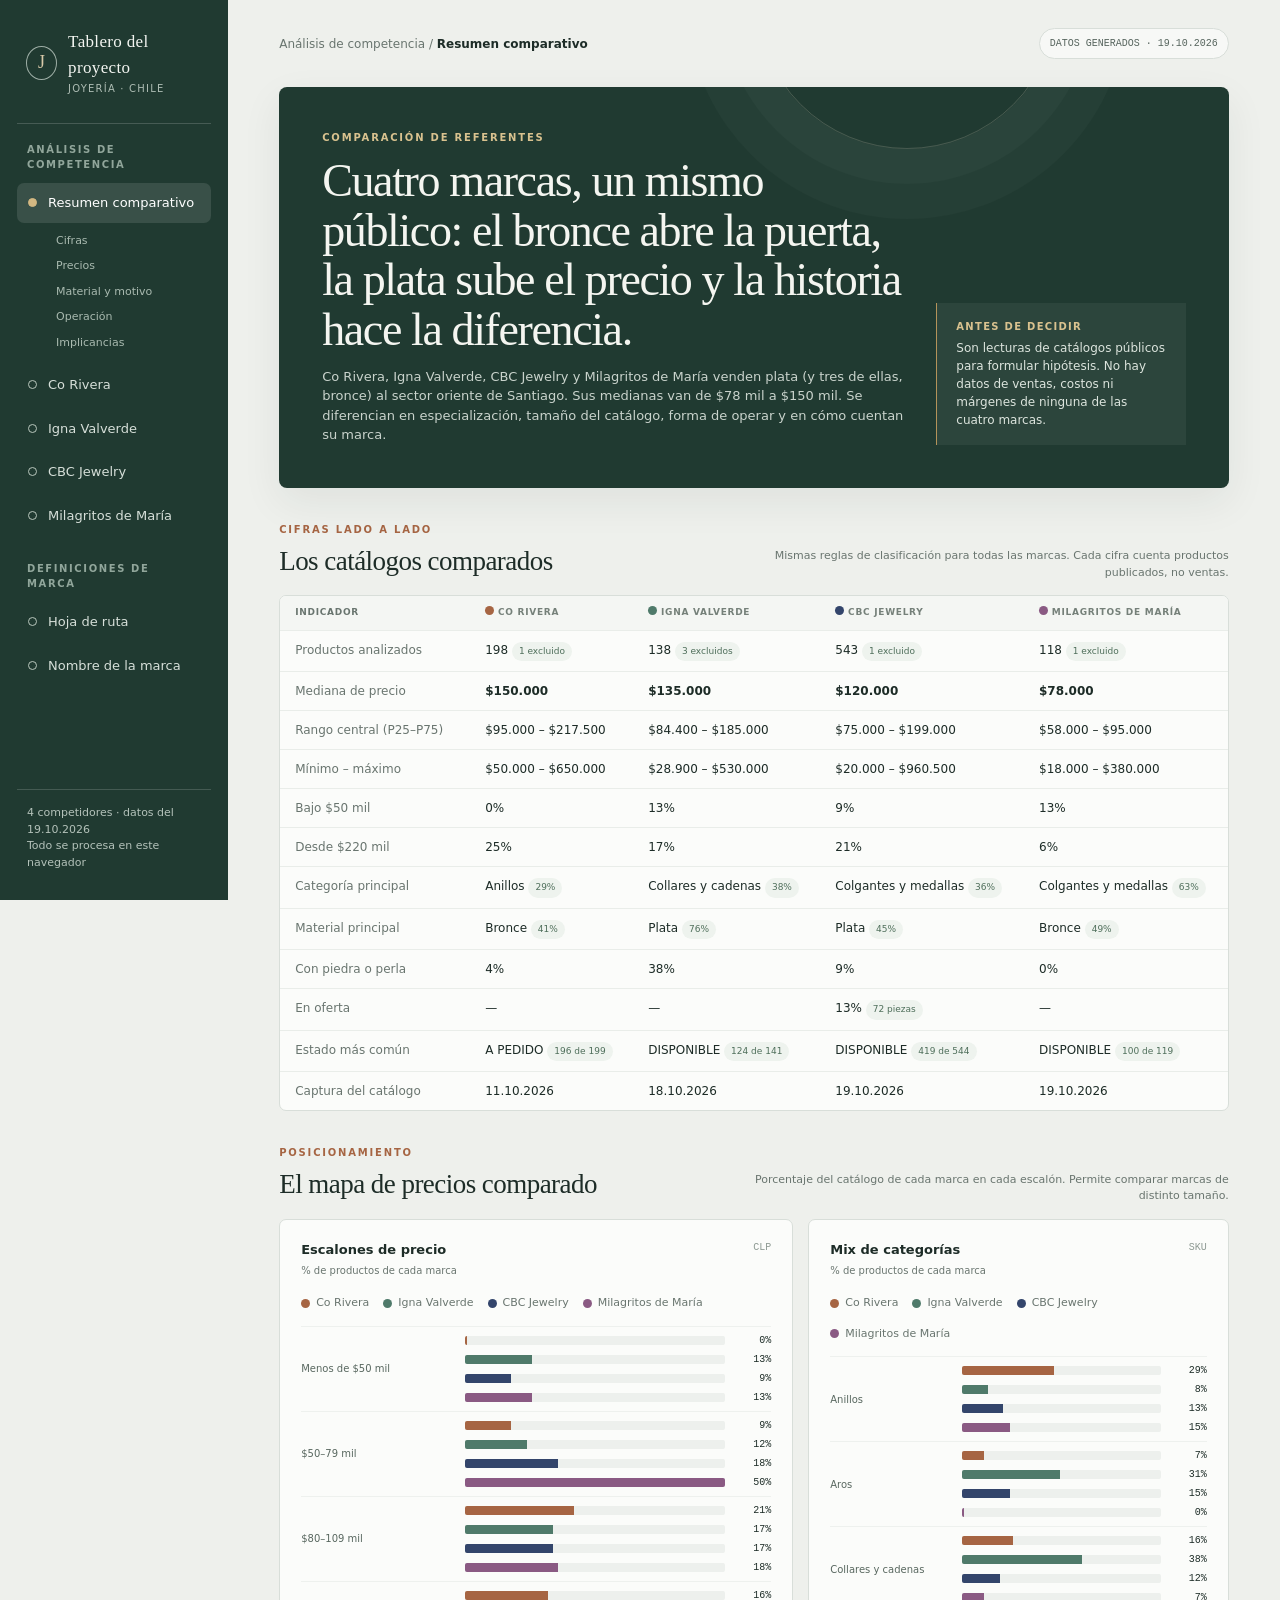
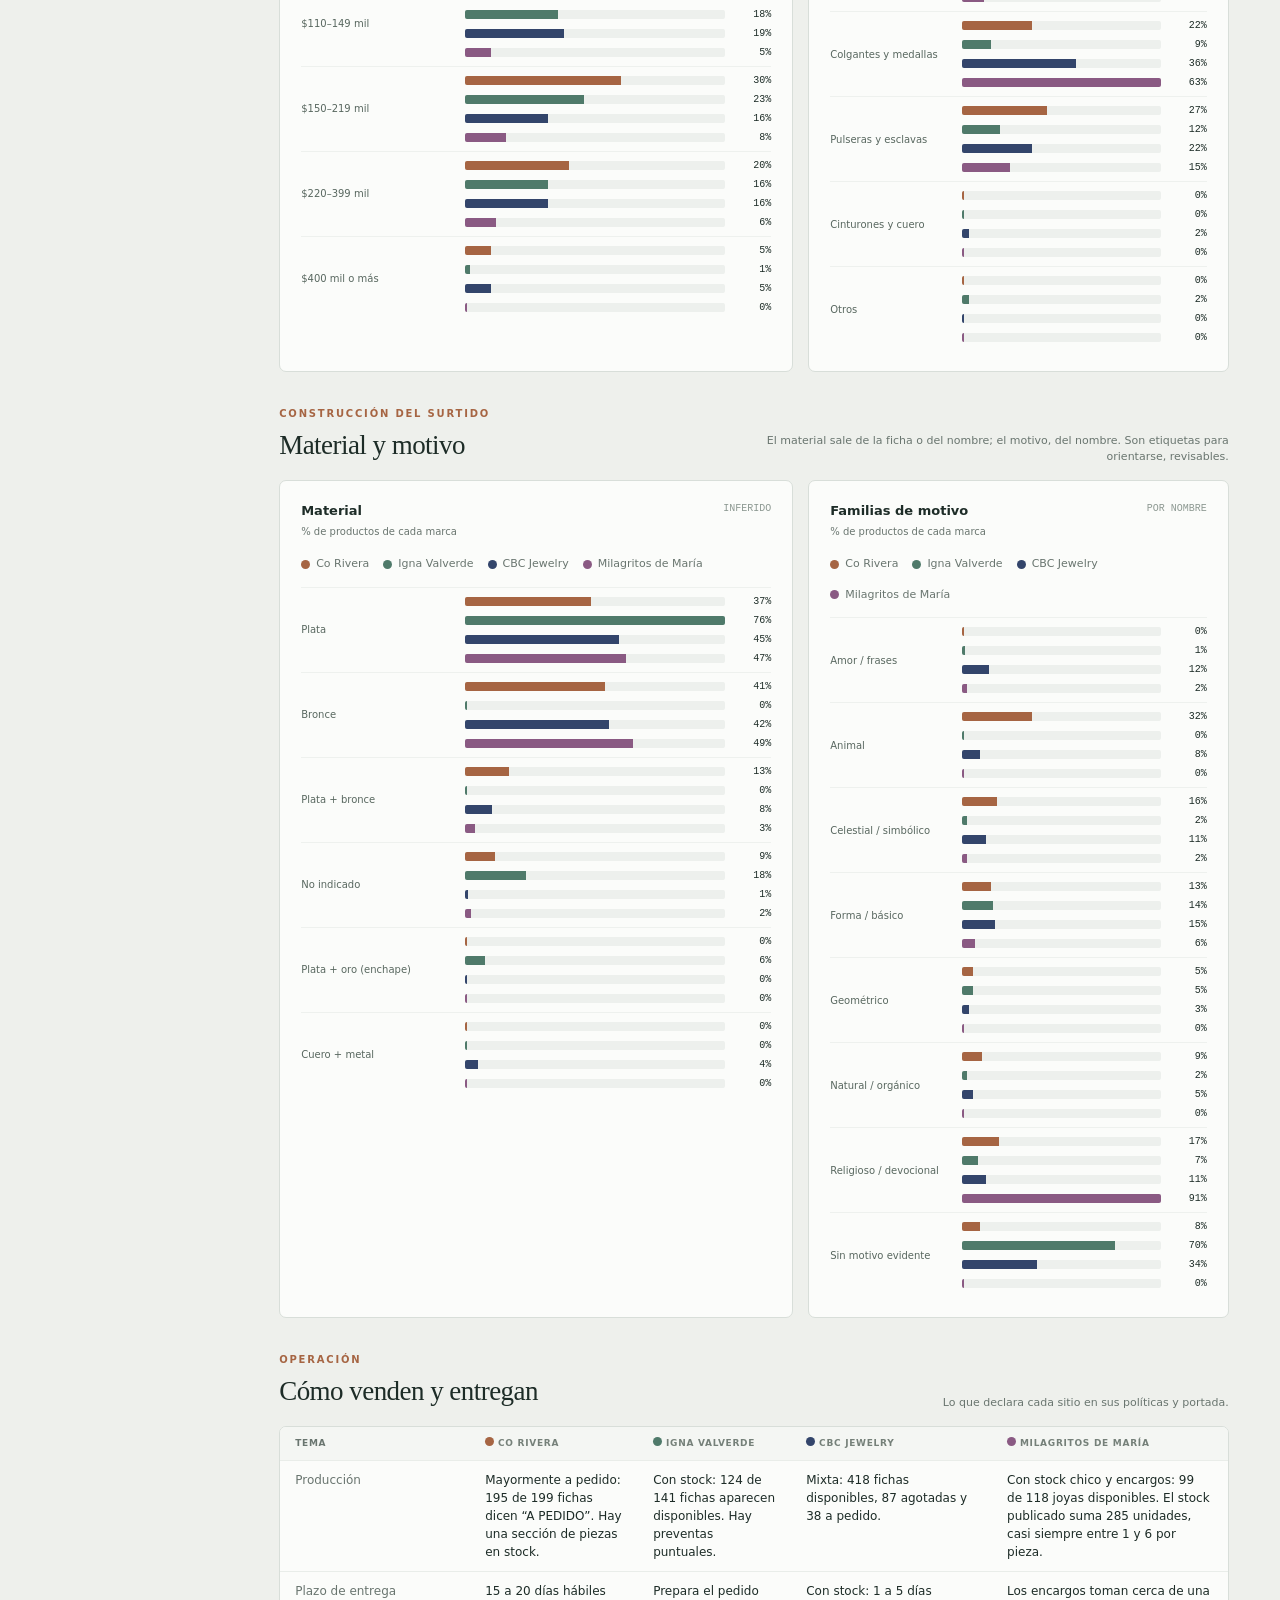
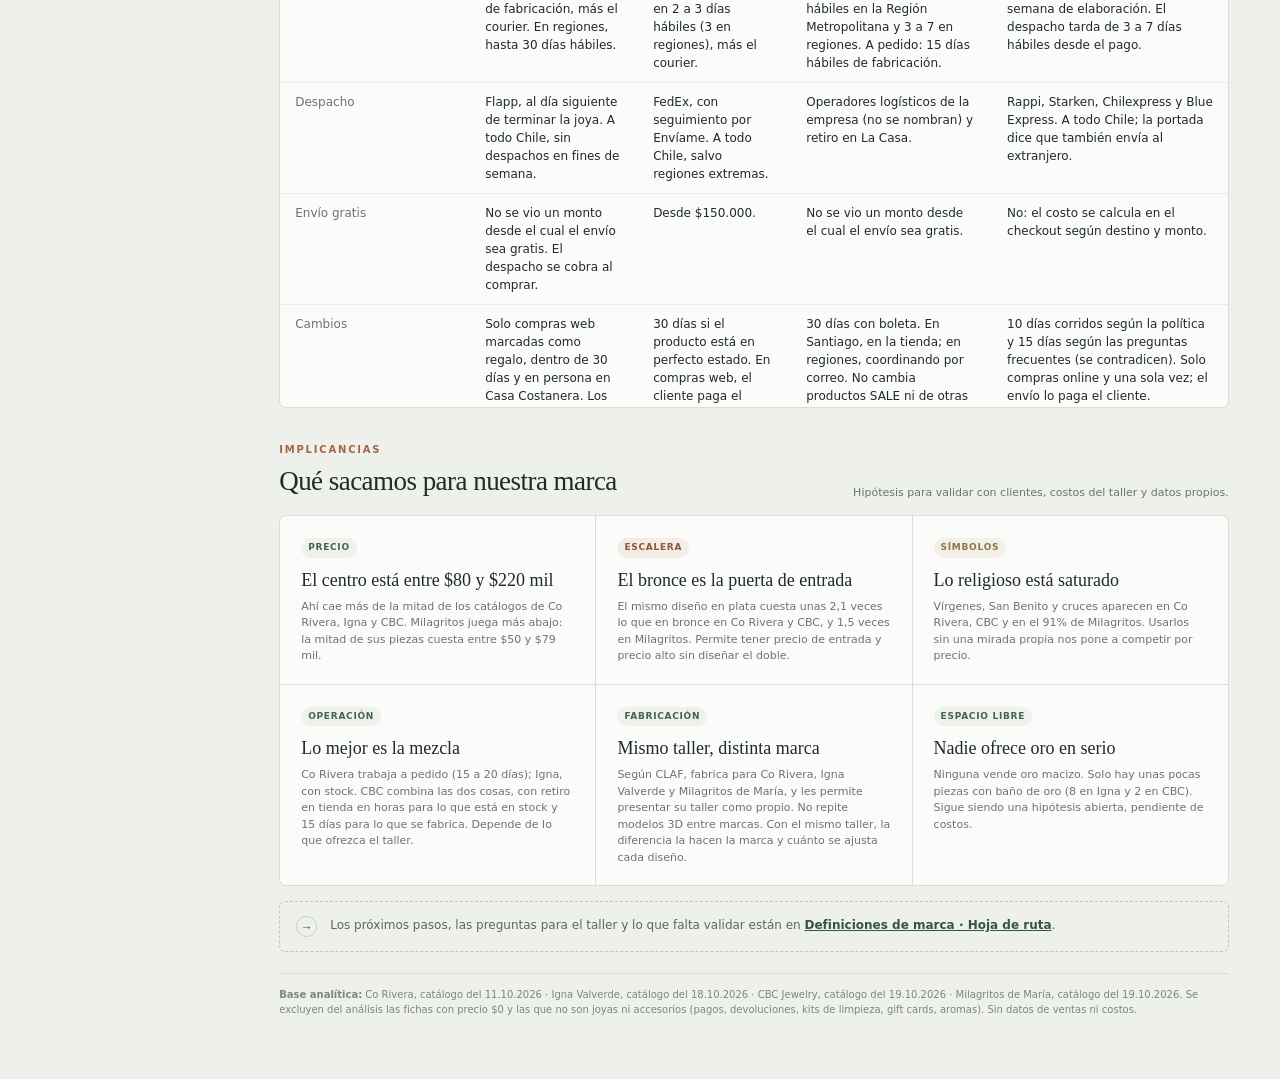
==== docs/dashboard.html @ f33dbbcc "Convertir el tablero en tablero del proyecto con definiciones de marca - Se mueve a docs/dashboard.h" ====
<!doctype html>
<html lang="es">
<head>
  <meta charset="utf-8">
  <meta name="viewport" content="width=device-width, initial-scale=1">
  <meta name="color-scheme" content="light">
  <title>Tablero del proyecto</title>
  <style>
    :root {
      --paper: #eef0ec;
      --surface: #fbfcfa;
      --ink: #1d2c27;
      --muted: #69756f;
      --line: #d8ded9;
      --forest: #203a31;
      --forest-2: #355448;
      --bronze: #a66543;
      --gold: #b4935a;
      --shadow: 0 14px 40px rgba(27, 43, 36, .07);
      --serif: Georgia, "Times New Roman", serif;
      --sans: "Aptos", "Segoe UI", system-ui, sans-serif;
      --mono: "Cascadia Code", "SFMono-Regular", Consolas, monospace;
    }
    * { box-sizing: border-box; }
    body { margin: 0; color: var(--ink); background: var(--paper); font-family: var(--sans); font-size: 14px; line-height: 1.5; }
    button, input, select { font: inherit; color: inherit; }
    button { cursor: pointer; }
    a { color: inherit; }
    :focus-visible { outline: 3px solid var(--bronze); outline-offset: 3px; }
    .shell { min-height: 100vh; display: grid; grid-template-columns: 228px minmax(0,1fr); }
    .rail { position: sticky; top: 0; height: 100vh; padding: 25px 17px; display: flex; flex-direction: column; background: var(--forest); color: #f3f5f1; }
    .brand { display: flex; gap: 11px; align-items: center; padding: 4px 9px 27px; border-bottom: 1px solid rgba(255,255,255,.17); }
    .seal { width: 34px; height: 34px; display: grid; place-items: center; border: 1px solid rgba(225,235,227,.65); border-radius: 50%; color: #d8c9a9; font-family: var(--serif); font-size: 18px; }
    .brand strong { display: block; font-family: var(--serif); font-size: 17px; font-weight: 500; letter-spacing: .02em; }
    .brand small { display: block; margin-top: 1px; color: #aebdb4; font-size: 10px; letter-spacing: .12em; text-transform: uppercase; }
    .rail-label { margin: 27px 10px 9px; color: #91a69b; font-size: 10px; font-weight: 700; letter-spacing: .16em; text-transform: uppercase; }
    .rail nav { display: grid; gap: 4px; }
    .nav-link { display: flex; align-items: center; gap: 11px; padding: 10px 11px; border-radius: 7px; color: #d6dfd9; text-decoration: none; font-size: 13px; transition: background .18s ease, color .18s ease; }
    .nav-link:hover, .nav-link.active { background: rgba(255,255,255,.11); color: white; }
    .nav-mark { width: 9px; height: 9px; border-radius: 50%; border: 1px solid #b8c6bc; }
    .nav-sub { display: grid; gap: 1px; margin: 2px 0 6px 31px; }
    .nav-sub button { padding: 4px 8px; border: 0; border-radius: 5px; background: none; color: #a9bab0; font-size: 11px; text-align: left; }
    .nav-sub button:hover { background: rgba(255,255,255,.08); color: white; }
    .rail-bottom { margin-top: auto; padding: 15px 10px 4px; border-top: 1px solid rgba(255,255,255,.16); color: #b4c2ba; font-size: 11px; }
    main { min-width: 0; max-width: 1600px; padding: 28px clamp(22px, 4vw, 58px) 62px; }
    .topline { display: flex; justify-content: space-between; gap: 20px; align-items: center; margin-bottom: 28px; }
    .crumb { color: var(--muted); font-size: 12px; }
    .crumb b { color: var(--ink); font-weight: 600; }
    .top-actions { display: flex; gap: 9px; align-items: center; flex-wrap: wrap; }
    .date-pill { padding: 7px 10px; border: 1px solid var(--line); border-radius: 99px; background: rgba(255,255,255,.48); color: #56645d; font-family: var(--mono); font-size: 10px; }
    .button { min-height: 36px; display: inline-flex; align-items: center; justify-content: center; gap: 8px; padding: 7px 13px; border: 1px solid var(--line); border-radius: 5px; background: var(--surface); font-size: 12px; font-weight: 650; text-decoration: none; transition: transform .18s ease, background .18s ease; }
    .button:hover { transform: translateY(-1px); background: white; }
    .eyebrow { color: var(--bronze); font-size: 10px; font-weight: 750; letter-spacing: .18em; text-transform: uppercase; }
    .hero { position: relative; overflow: hidden; display: grid; grid-template-columns: minmax(0,1.4fr) minmax(240px,.6fr); gap: 32px; align-items: end; padding: clamp(24px,4vw,43px); border-radius: 8px; background: var(--forest); color: #f4f5f0; box-shadow: var(--shadow); }
    .hero:after { content: ""; position: absolute; width: 300px; height: 300px; right: 18%; top: -240px; border: 1px solid rgba(229,220,198,.2); border-radius: 50%; box-shadow: 0 0 0 35px rgba(255,255,255,.025),0 0 0 70px rgba(255,255,255,.025); pointer-events: none; }
    .hero h1 { position: relative; z-index: 1; max-width: 760px; margin: 11px 0 12px; font-family: var(--serif); font-size: clamp(28px,3.6vw,46px); font-weight: 400; line-height: 1.08; letter-spacing: -.03em; text-wrap: pretty; }
    .hero p { position: relative; z-index: 1; max-width: 680px; margin: 0; color: #c9d3cc; font-size: 13px; }
    .hero .eyebrow { position: relative; z-index: 1; color: #d9c28f; }
    .hero-note { position: relative; z-index: 1; padding: 16px 17px 16px 19px; border-left: 1px solid var(--gold); background: rgba(255,255,255,.055); color: #dce4dd; font-size: 12px; }
    .hero-note strong { display: block; margin-bottom: 5px; color: #d9c28f; font-size: 10px; letter-spacing: .13em; text-transform: uppercase; }
    .hero-link { position: relative; z-index: 1; display: inline-block; margin-top: 14px; color: #e3d6b6; font-size: 12px; }
    .kpis { display: grid; grid-template-columns: repeat(4,minmax(0,1fr)); margin: 18px 0 30px; border: 1px solid var(--line); border-radius: 7px; background: var(--surface); }
    .kpi { min-height: 99px; padding: 18px 22px; border-right: 1px solid var(--line); }
    .kpi:last-child { border-right: 0; }
    .kpi-label { color: var(--muted); font-size: 11px; }
    .kpi-value { margin-top: 7px; font-family: var(--serif); font-size: 28px; line-height: 1; }
    .kpi-detail { margin-top: 7px; color: #85918a; font-size: 10px; }
    .section { margin-top: 34px; scroll-margin-top: 24px; }
    .section-head { display: flex; justify-content: space-between; align-items: end; gap: 18px; margin-bottom: 14px; }
    .section-head h2 { margin: 4px 0 0; font-family: var(--serif); font-size: 27px; font-weight: 400; letter-spacing: -.02em; }
    .section-head p { max-width: 480px; margin: 0; color: var(--muted); font-size: 11px; text-align: right; }
    .grid-two { display: grid; grid-template-columns: minmax(0,1.1fr) minmax(310px,.9fr); gap: 15px; }
    .panel { min-width: 0; padding: 20px 21px; border: 1px solid var(--line); border-radius: 7px; background: var(--surface); }
    .panel-head { display: flex; justify-content: space-between; gap: 12px; align-items: start; margin-bottom: 17px; }
    .panel-head h3 { margin: 0; font-size: 13px; font-weight: 700; }
    .panel-head p { margin: 4px 0 0; color: var(--muted); font-size: 10px; }
    .panel-kicker { color: #8d9992; font-family: var(--mono); font-size: 10px; white-space: nowrap; }
    .bars { display: grid; gap: 11px; }
    .bar-row { display: grid; grid-template-columns: minmax(96px,.8fr) minmax(70px,1.6fr) 44px; gap: 10px; align-items: center; font-size: 10px; color: #58675f; }
    .bar-track { height: 11px; overflow: hidden; border-radius: 2px; background: #edf0ed; }
    .bar-fill { height: 100%; min-width: 2px; background: var(--forest-2); }
    .bar-value { color: var(--ink); font-family: var(--mono); text-align: right; }
    .group { display: grid; grid-template-columns: minmax(96px,.8fr) minmax(70px,1.6fr); gap: 10px; align-items: center; padding: 6px 0; border-top: 1px solid #eef1ee; font-size: 10px; color: #58675f; }
    .group:first-child { border-top: 0; }
    .group-bars { display: grid; gap: 4px; }
    .group-bar { display: grid; grid-template-columns: minmax(40px,1fr) 38px; gap: 8px; align-items: center; }
    .group-bar .bar-track { height: 9px; }
    .legend { display: flex; flex-wrap: wrap; gap: 14px; margin-bottom: 14px; color: var(--muted); font-size: 11px; }
    .legend span { display: inline-flex; align-items: center; gap: 6px; }
    .dot { display: inline-block; width: 9px; height: 9px; border-radius: 50%; }
    .chart-foot { display: flex; flex-wrap: wrap; justify-content: space-between; gap: 8px; margin-top: 17px; padding-top: 11px; border-top: 1px solid var(--line); color: var(--muted); font-size: 10px; }
    .card-grid { display: grid; grid-template-columns: repeat(auto-fit,minmax(230px,1fr)); gap: 10px; }
    .card { padding: 16px 17px; border: 1px solid var(--line); border-radius: 6px; background: var(--surface); }
    .card strong { display: block; margin-bottom: 5px; color: var(--forest-2); font-size: 10px; letter-spacing: .1em; text-transform: uppercase; }
    .card p { margin: 0; color: #46544d; font-size: 12px; }
    .material-grid { display: grid; grid-template-columns: repeat(auto-fit,minmax(120px,1fr)); gap: 10px; }
    .material-card { padding: 14px; border: 1px solid var(--line); border-radius: 6px; background: var(--surface); }
    .swatch { width: 21px; height: 21px; margin-bottom: 11px; border-radius: 50%; background: repeating-linear-gradient(135deg,#dfe4e0 0 3px,#aeb8b2 3px 5px); }
    .swatch.plata { background: linear-gradient(145deg,#e2e6e3,#a8b1ad); }
    .swatch.bronce { background: linear-gradient(145deg,#a66b49,#6f4936); }
    .swatch.plata-bronce { background: linear-gradient(135deg,#ac714d 0 48%,#dce1de 49%); }
    .swatch.plata-oro { background: linear-gradient(135deg,#d6b25e 0 48%,#dce1de 49%); }
    .swatch.cuero { background: linear-gradient(135deg,#3b2a22 0 55%,#a66b49 56%); }
    .was { margin-left: 5px; color: #9aa59e; text-decoration: line-through; }
    .material-card strong { display: block; font-size: 11px; }
    .material-count { display: block; margin-top: 4px; color: var(--forest); font-family: var(--serif); font-size: 23px; }
    .material-card small { color: var(--muted); font-size: 9px; }
    .decision-strip { display: grid; grid-template-columns: repeat(3,1fr); gap: 1px; overflow: hidden; border: 1px solid var(--line); border-radius: 7px; background: var(--line); }
    .decision { min-height: 124px; padding: 19px 21px; background: var(--surface); }
    .tag { display: inline-flex; padding: 3px 7px; border-radius: 99px; background: #edf2ed; color: #466254; font-size: 9px; font-weight: 700; letter-spacing: .08em; text-transform: uppercase; }
    .decision:nth-child(2) .tag { background: #f4ece6; color: #905638; }
    .decision:nth-child(3) .tag { background: #f2f0e8; color: #8a7448; }
    .decision h3 { margin: 9px 0 5px; font-family: var(--serif); font-size: 18px; font-weight: 400; }
    .decision p { margin: 0; color: var(--muted); font-size: 11px; }
    .notes { margin: 0; padding: 0; list-style: none; }
    .notes li { padding: 10px 0 10px 18px; border-top: 1px solid var(--line); color: #46544d; font-size: 11px; position: relative; }
    .notes li:first-child { border-top: 0; padding-top: 0; }
    .notes li:before { content: ""; position: absolute; left: 2px; top: 16px; width: 6px; height: 6px; border-radius: 50%; background: var(--gold); }
    .notes li:first-child:before { top: 6px; }
    .callout { display: flex; gap: 13px; align-items: start; margin-top: 15px; padding: 14px 16px; border: 1px dashed #bdc7bf; border-radius: 6px; color: #596860; font-size: 12px; }
    .callout a { color: var(--forest-2); font-weight: 650; }
    .callout-mark { flex: 0 0 auto; width: 21px; height: 21px; display: grid; place-items: center; border: 1px solid #c4cfc7; border-radius: 50%; color: var(--forest-2); font-family: var(--serif); }
    .rail .nav-group { margin: 22px 10px 7px; color: #91a69b; font-size: 10px; font-weight: 700; letter-spacing: .16em; text-transform: uppercase; }
    .rail .nav-group:first-child { margin-top: 18px; }
    .status { display: inline-flex; align-items: center; gap: 5px; padding: 3px 8px; border-radius: 99px; font-size: 9px; font-weight: 700; letter-spacing: .06em; text-transform: uppercase; white-space: nowrap; }
    .status:before { content: ""; width: 6px; height: 6px; border-radius: 50%; background: currentColor; }
    .st-en-curso { background: #e6efe9; color: #2f6a4c; }
    .st-en-analisis { background: #f3ecdc; color: #8a6a26; }
    .st-pendiente { background: #eceeec; color: #5d6a63; }
    .st-por-definir { background: #f4ebe6; color: #95563a; }
    .st-bloqueado { background: #ece9f2; color: #5f4f86; }
    .st-acordado { background: #e3eef0; color: #2e6470; }
    .path { display: grid; grid-template-columns: repeat(3,minmax(0,1fr)); gap: 30px; }
    .path-step { position: relative; padding: 20px 21px; border: 1px solid var(--line); border-radius: 7px; background: var(--surface); }
    .path-step:not(:last-child):after { content: "→"; position: absolute; right: -24px; top: 50%; transform: translateY(-50%); color: var(--gold); font-family: var(--serif); font-size: 22px; }
    .path-num { color: var(--bronze); font-family: var(--serif); font-size: 26px; line-height: 1; }
    .path-step h3 { margin: 10px 0 8px; font-family: var(--serif); font-size: 19px; font-weight: 400; }
    .path-step p { margin: 9px 0 0; color: #46544d; font-size: 12px; }
    .path-step a { display: inline-block; margin-top: 10px; color: var(--forest-2); font-size: 12px; font-weight: 650; }
    .todo { display: grid; grid-template-columns: minmax(150px,.7fr) minmax(0,2fr) auto; gap: 14px; align-items: start; padding: 12px 0; border-top: 1px solid var(--line); font-size: 12px; }
    .todo:first-child { border-top: 0; padding-top: 0; }
    .todo strong { font-size: 12px; }
    .todo span.dep { display: block; margin-top: 3px; color: var(--muted); font-size: 10px; }
    .todo p { margin: 0; color: #46544d; }
    .cands { display: grid; grid-template-columns: repeat(auto-fit,minmax(300px,1fr)); gap: 15px; }
    .cand { display: flex; flex-direction: column; gap: 12px; padding: 21px; border: 1px solid var(--line); border-radius: 8px; background: var(--surface); }
    .cand.fav { border-color: #c9b37e; box-shadow: inset 0 3px 0 var(--gold); }
    .cand-head { display: flex; justify-content: space-between; gap: 10px; align-items: start; }
    .cand h3 { margin: 0; font-family: var(--serif); font-size: 24px; font-weight: 400; letter-spacing: -.01em; }
    .fav-tag { padding: 3px 8px; border-radius: 99px; background: #f3ecdc; color: #8a6a26; font-size: 9px; font-weight: 700; letter-spacing: .06em; text-transform: uppercase; white-space: nowrap; }
    .cand .origin { margin: 0; color: var(--muted); font-size: 12px; }
    .cand .says { margin: 0; color: #2d3c35; font-size: 13px; }
    .chips { display: flex; flex-wrap: wrap; gap: 6px; }
    .chip { padding: 3px 8px; border-radius: 4px; font-family: var(--mono); font-size: 10px; }
    .chip.ok { background: #e6efe9; color: #2f6a4c; }
    .chip.no { background: #f4e9e6; color: #925a4c; text-decoration: line-through; }
    .risk { display: grid; gap: 4px; padding: 10px 12px; border-radius: 6px; background: #f6f7f4; font-size: 11px; color: #46544d; }
    .risk b { font-size: 10px; letter-spacing: .08em; text-transform: uppercase; }
    .risk.r-muy-bajo b, .risk.r-bajo b { color: #2f6a4c; }
    .risk.r-medio-alto b { color: #95563a; }
    .risk.r-alto b { color: #9b3b2e; }
    .proscons { display: grid; grid-template-columns: 1fr 1fr; gap: 12px; }
    .proscons h4 { margin: 0 0 6px; font-size: 10px; letter-spacing: .1em; text-transform: uppercase; color: var(--muted); }
    .proscons ul { margin: 0; padding-left: 16px; color: #46544d; font-size: 11px; }
    .proscons li { margin-bottom: 4px; }
    .cand .when { margin: 0; padding-top: 10px; border-top: 1px solid var(--line); color: #46544d; font-size: 11px; }
    .dots { display: inline-flex; gap: 3px; vertical-align: middle; }
    .dots i { width: 8px; height: 8px; border-radius: 50%; background: #e3e7e3; }
    .dots i.on { background: var(--forest-2); }
    .score-table td, .score-table th { text-align: center; }
    .score-table td:first-child, .score-table th:first-child { text-align: left; }
    .score-table tr.total td { font-weight: 700; background: #f6f7f4; }
    .steps { display: grid; grid-template-columns: repeat(auto-fit,minmax(260px,1fr)); gap: 15px; }
    .step-list { margin: 0; padding: 0; list-style: none; counter-reset: paso; }
    .step-list li { position: relative; padding: 10px 0 10px 30px; border-top: 1px solid var(--line); color: #46544d; font-size: 12px; counter-increment: paso; }
    .step-list li:first-child { border-top: 0; padding-top: 0; }
    .step-list li:before { content: counter(paso); position: absolute; left: 0; top: 10px; width: 20px; height: 20px; display: grid; place-items: center; border: 1px solid var(--gold); border-radius: 50%; color: var(--bronze); font-family: var(--serif); font-size: 11px; }
    .step-list li:first-child:before { top: 0; }
    .premium-item { display: grid; grid-template-columns: 28px minmax(0,1fr) auto; gap: 10px; align-items: center; padding: 10px 0; border-top: 1px solid var(--line); }
    .premium-item:first-child { border-top: 0; }
    .premium-index { color: #9aa59e; font-family: var(--mono); font-size: 10px; }
    .premium-name { font-size: 11px; }
    .premium-name a { display: block; margin-top: 2px; color: #8a958e; font-size: 9px; }
    .premium-price { font-family: var(--serif); font-size: 17px; white-space: nowrap; }
    .months { display: flex; align-items: end; gap: 3px; height: 120px; padding-top: 8px; }
    .month { flex: 1 1 0; min-width: 0; display: flex; flex-direction: column; justify-content: end; align-items: center; height: 100%; }
    .month-bar { width: 100%; min-height: 1px; border-radius: 2px 2px 0 0; }
    .month-axis { display: flex; justify-content: space-between; margin-top: 6px; color: var(--muted); font-family: var(--mono); font-size: 9px; }
    .table-panel { padding: 0; overflow: hidden; }
    .table-tools { display: flex; flex-wrap: wrap; justify-content: space-between; gap: 11px; padding: 15px 17px; border-bottom: 1px solid var(--line); }
    .filters { display: flex; flex: 1 1 auto; flex-wrap: wrap; gap: 7px; }
    .control { min-height: 34px; padding: 6px 9px; border: 1px solid var(--line); border-radius: 4px; background: white; color: #43534a; font-size: 11px; }
    .control.search { width: min(245px,100%); }
    .table-wrap { overflow: auto; max-height: 580px; }
    table { width: 100%; border-collapse: collapse; text-align: left; }
    th { position: sticky; top: 0; z-index: 1; padding: 10px 15px; background: #f4f6f3; color: #758079; font-size: 9px; font-weight: 700; letter-spacing: .08em; text-transform: uppercase; }
    td { padding: 10px 15px; border-top: 1px solid #e9ede9; font-size: 11px; vertical-align: top; }
    tbody tr:hover { background: #f7f9f6; }
    td.num { font-family: var(--mono); font-size: 10px; white-space: nowrap; }
    td a { color: var(--forest-2); text-underline-offset: 2px; }
    .compare th:first-child, .compare td:first-child { width: 190px; color: var(--muted); }
    .compare td { font-size: 12px; }
    .compare th { position: static; }
    .pill { display: inline-flex; padding: 3px 7px; border-radius: 99px; background: #eef3ee; color: #4e6e5a; font-size: 9px; white-space: nowrap; }
    .pill.out { background: #f4e9e6; color: #925a4c; }
    .muted-row td { color: #9aa59e; }
    .table-foot { display: flex; justify-content: space-between; align-items: center; gap: 10px; padding: 11px 16px; border-top: 1px solid var(--line); color: var(--muted); font-size: 10px; }
    .empty { padding: 35px 15px; color: var(--muted); text-align: center; }
    .method-note { margin-top: 21px; padding-top: 13px; border-top: 1px solid var(--line); color: #7a867f; font-size: 10px; }
    .error { padding: 30px; border: 1px dashed var(--bronze); border-radius: 7px; background: var(--surface); }
    @media (max-width: 1050px) {
      .shell { grid-template-columns: 190px minmax(0,1fr); }
      .hero { grid-template-columns: 1fr; gap: 16px; }
      .grid-two { grid-template-columns: 1fr; }
    }
    @media (max-width: 720px) {
      .shell { display: block; }
      .rail { position: static; height: auto; padding: 12px 16px; }
      .brand { padding: 0 3px 11px; border: 0; }
      .rail-label, .rail-bottom, .nav-sub { display: none; }
      .rail nav { display: flex; gap: 4px; overflow-x: auto; scrollbar-width: none; }
      .rail nav::-webkit-scrollbar { display: none; }
      .nav-link { flex: 0 0 auto; padding: 8px 10px; font-size: 12px; }
      main { padding: 18px 16px 42px; }
      .topline { align-items: start; flex-direction: column; margin-bottom: 18px; }
      .hero { padding: 23px 20px; }
      .kpis { grid-template-columns: repeat(2,1fr); }
      .kpi:nth-child(2) { border-right: 0; }
      .kpi:nth-child(n+3) { border-top: 1px solid var(--line); }
      .section-head { align-items: start; flex-direction: column; }
      .section-head p { text-align: left; }
      .decision-strip { grid-template-columns: 1fr; }
      .filters { display: grid; grid-template-columns: 1fr 1fr; }
      .control.search { width: 100%; grid-column: 1 / -1; }
      .table-tools > .button { width: 100%; }
      th, td { padding: 9px 11px; }
      .compare th:first-child, .compare td:first-child { width: 110px; }
      .rail .nav-group { display: none; }
      .path { grid-template-columns: 1fr; gap: 26px; }
      .path-step:not(:last-child):after { content: "↓"; right: 50%; top: auto; bottom: -26px; transform: translateX(50%); }
      .todo { grid-template-columns: 1fr; gap: 6px; }
      .proscons { grid-template-columns: 1fr; }
    }
    @media (prefers-reduced-motion: reduce) { *, *:before, *:after { transition-duration: .01ms !important; } }
    @media print {
      body { background: white; }
      .shell { display: block; }
      .rail, .top-actions, .table-tools { display: none !important; }
      main { max-width: none; padding: 0; }
      .panel, .kpis, .decision-strip, .hero { break-inside: avoid; box-shadow: none; }
      .table-wrap { max-height: none; overflow: visible; }
      th { position: static; }
    }
  </style>
</head>
<body>
  <div class="shell">
    <aside class="rail" aria-label="Hojas del tablero">
      <div class="brand"><span class="seal" aria-hidden="true">J</span><div><strong>Tablero del proyecto</strong><small>Joyería · Chile</small></div></div>
      <nav id="sheet-nav"></nav>
      <div class="rail-bottom" id="rail-bottom"></div>
    </aside>
    <main>
      <div class="topline">
        <div class="crumb" id="crumb"></div>
        <div class="top-actions" id="top-actions"></div>
      </div>
      <div id="sheet"></div>
    </main>
  </div>
  <!-- DATOS:INICIO (lo escribe generar_dashboard.py; no editar a mano) -->
  <script>window.REFERENTES = {"generado":"2026-10-19","resumen":{"titular":"Cuatro marcas, un mismo público: el bronce abre la puerta, la plata sube el precio y la historia hace la diferencia.","bajada":"Co Rivera, Igna Valverde, CBC Jewelry y Milagritos de María venden plata (y tres de ellas, bronce) al sector oriente de Santiago. Sus medianas van de $78 mil a $150 mil. Se diferencian en especialización, tamaño del catálogo, forma de operar y en cómo cuentan su marca.","nota":"Son lecturas de catálogos públicos para formular hipótesis. No hay datos de ventas, costos ni márgenes de ninguna de las cuatro marcas.","conclusiones":[{"tag":"Precio","titulo":"El centro está entre $80 y $220 mil","texto":"Ahí cae más de la mitad de los catálogos de Co Rivera, Igna y CBC. Milagritos juega más abajo: la mitad de sus piezas cuesta entre $50 y $79 mil."},{"tag":"Escalera","titulo":"El bronce es la puerta de entrada","texto":"El mismo diseño en plata cuesta unas 2,1 veces lo que en bronce en Co Rivera y CBC, y 1,5 veces en Milagritos. Permite tener precio de entrada y precio alto sin diseñar el doble."},{"tag":"Símbolos","titulo":"Lo religioso está saturado","texto":"Vírgenes, San Benito y cruces aparecen en Co Rivera, CBC y en el 91% de Milagritos. Usarlos sin una mirada propia nos pone a competir por precio."},{"tag":"Operación","titulo":"Lo mejor es la mezcla","texto":"Co Rivera trabaja a pedido (15 a 20 días); Igna, con stock. CBC combina las dos cosas, con retiro en tienda en horas para lo que está en stock y 15 días para lo que se fabrica. Depende de lo que ofrezca el taller."},{"tag":"Fabricación","titulo":"Mismo taller, distinta marca","texto":"Según CLAF, fabrica para Co Rivera, Igna Valverde y Milagritos de María, y les permite presentar su taller como propio. No repite modelos 3D entre marcas. Con el mismo taller, la diferencia la hacen la marca y cuánto se ajusta cada diseño."},{"tag":"Espacio libre","titulo":"Nadie ofrece oro en serio","texto":"Ninguna vende oro macizo. Solo hay unas pocas piezas con baño de oro (8 en Igna y 2 en CBC). Sigue siendo una hipótesis abierta, pendiente de costos."}],"temas_modelo":[["produccion","Producción"],["plazo_entrega","Plazo de entrega"],["despacho","Despacho"],["envio_gratis","Envío gratis"],["cambios","Cambios"],["garantia","Garantía"],["venta_fisica","Venta física"],["captacion","Captación"],["plataforma","Plataforma"]]},"competidores":[{"nombre":"Co Rivera","orden":1,"color":"#a66543","sitio":"https://corivera.cl/","captura_catalogo":"2026-10-11","revision_cualitativa":"2026-10-18","metodo":"Catálogo recorrido página por página en la colección pública (las consultas directas al listado JSON dieron 403 y no se intentó eludirlas). Material deducido del nombre del producto. Detalle en fuentes-y-limites.md.","excluir":["Co Rivera"],"titular":"La densidad está en el tramo medio; la diferencia se juega en la propuesta.","bajada":"El catálogo público concentra muchas piezas entre $80.000 y $219.999. Trabaja plata, bronce y combinaciones de ambos, con símbolos religiosos, animales y celestiales, y casi todo se hace a pedido.","nota":"Es la referencia de marca número uno del proyecto. Usa este rango como referencia competitiva, no como prueba de demanda ni de margen: la captura no incluye ventas ni costos.","ficha":[{"tema":"Propuesta","texto":"Joyas y accesorios hechos a mano en Chile, en bronce y plata. La portada separa las piezas que están en stock de las que se hacen a pedido en su taller."},{"tema":"Lenguaje de producto","texto":"Símbolos con significado: vírgenes, San Benito, cruces, pumas, águilas, leones, estrellas y herraduras. Muchas piezas existen en bronce y en plata, y también hay combinaciones de ambos."},{"tema":"Escalera de precio","texto":"En 30 piezas que se venden en las dos versiones, la de plata cuesta unas dos veces lo que la de bronce (mediana: 2,1 veces). El bronce funciona como puerta de entrada al mismo diseño."},{"tema":"Venta física","texto":"Tienda propia en el mall Casa Costanera (Av. Nueva Costanera 3900, Vitacura, primer piso). Ahí se retiran pedidos y se hacen los cambios."},{"tema":"Comunicación","texto":"Instagram, Facebook y TikTok @coriverajoyas. Campañas con descuento por volumen: por ejemplo, el Cyber de octubre daba hasta 15% en la segunda joya."}],"modelo":{"produccion":"Mayormente a pedido: 195 de 199 fichas dicen “A PEDIDO”. Hay una sección de piezas en stock.","plazo_entrega":"15 a 20 días hábiles de fabricación, más el courier. En regiones, hasta 30 días hábiles.","despacho":"Flapp, al día siguiente de terminar la joya. A todo Chile, sin despachos en fines de semana.","envio_gratis":"No se vio un monto desde el cual el envío sea gratis. El despacho se cobra al comprar.","cambios":"Solo compras web marcadas como regalo, dentro de 30 días y en persona en Casa Costanera. Los aros no tienen cambio.","garantia":"No se encontró una política de garantía específica en las páginas revisadas.","venta_fisica":"Tienda propia en Casa Costanera, Vitacura.","plataforma":"Shopify.","captacion":"Pop-up con descuento en la primera compra (visto el 23-09, pedía la fecha de cumpleaños) y campañas como el Cyber."},"implicancias":[{"tag":"Mix","titulo":"Probar foco antes de amplitud","texto":"El referente mantiene cerca de 200 fichas. Para un lanzamiento pequeño, un surtido acotado puede reducir el inventario y la complejidad de fabricación."},{"tag":"Precio","titulo":"Usar el material como escalera","texto":"El mismo diseño en bronce y en plata permite tener precio de entrada y precio alto sin diseñar el doble. Hay que validarlo con los costos del taller."},{"tag":"Diferenciación","titulo":"Elegir códigos propios","texto":"La plata, el bronce y los símbolos religiosos son códigos compartidos, incluso con Milagritos de María. La oportunidad está en una historia, forma o experiencia que la marca pueda sostener."}],"observaciones":["Según CLAF, es una de las marcas para las que fabrica. CLAF permite que sus clientes presenten el taller como propio; por eso el sitio habla de “nuestro taller”.","A pedido no significa que se venda mucho: los 3 agotados solo muestran el estado publicado.","El plazo de 15 a 20 días hábiles es una debilidad frente a una marca con stock, sobre todo para regalos de último minuto. Co Rivera lo compensa con su tienda física y la nueva sección “en stock”.","Los cambios solo se aceptan para regalos y en persona, lo que obliga a ir a Vitacura. Es una política poco amable con clientes de regiones."],"slug":"co-rivera","productos":[{"producto":"Anillo abeja plata","precio":310000,"precio_max":310000,"precio_antes":0,"estado":"A PEDIDO","url":"https://corivera.cl/products/anillo-abeja-plata","categoria":"Anillos","material":"Plata","piedra":false,"motivo":"Animal","publicado":"","incluido":true},{"producto":"Anillo águila plata ajustable","precio":110000,"precio_max":110000,"precio_antes":0,"estado":"A PEDIDO","url":"https://corivera.cl/products/anillo-aguila-plata","categoria":"Anillos","material":"Plata","piedra":false,"motivo":"Animal","publicado":"","incluido":true},{"producto":"Anillo Alas Bronce","precio":90000,"precio_max":90000,"precio_antes":0,"estado":"A PEDIDO","url":"https://corivera.cl/products/anillo-alas-bronce","categoria":"Anillos","material":"Bronce","piedra":false,"motivo":"Natural / orgánico","publicado":"","incluido":true},{"producto":"Anillo alas plata","precio":120000,"precio_max":120000,"precio_antes":0,"estado":"A PEDIDO","url":"https://corivera.cl/products/anillo-alas-plata","categoria":"Anillos","material":"Plata","piedra":false,"motivo":"Natural / orgánico","publicado":"","incluido":true},{"producto":"Anillo argolla flor bronce","precio":85000,"precio_max":85000,"precio_antes":0,"estado":"A PEDIDO","url":"https://corivera.cl/products/rosa-bronce","categoria":"Anillos","material":"Bronce","piedra":false,"motivo":"Natural / orgánico","publicado":"","incluido":true},{"producto":"Anillo argolla puma plata","precio":110000,"precio_max":110000,"precio_antes":0,"estado":"A PEDIDO","url":"https://corivera.cl/products/anillo-puma-plata-1","categoria":"Anillos","material":"Plata","piedra":false,"motivo":"Animal","publicado":"","incluido":true},{"producto":"Anillo bombé estrella bronce:","precio":90000,"precio_max":90000,"precio_antes":0,"estado":"A PEDIDO","url":"https://corivera.cl/products/anillo-bombe-estrella-bronce","categoria":"Anillos","material":"Bronce","piedra":false,"motivo":"Celestial / simbólico","publicado":"","incluido":true},{"producto":"Anillo bombé plata ajustable","precio":210000,"precio_max":210000,"precio_antes":0,"estado":"A PEDIDO","url":"https://corivera.cl/products/anillo-bombe-plata","categoria":"Anillos","material":"Plata","piedra":false,"motivo":"Forma / básico","publicado":"","incluido":true},{"producto":"Anillo bronce estrella plata chevalier","precio":90000,"precio_max":90000,"precio_antes":0,"estado":"A PEDIDO","url":"https://corivera.cl/products/anillo-puma-tubular-plata-machacado-copia","categoria":"Anillos","material":"Plata + bronce","piedra":false,"motivo":"Celestial / simbólico","publicado":"","incluido":true},{"producto":"Anillo carnero bronce","precio":95000,"precio_max":95000,"precio_antes":0,"estado":"A PEDIDO","url":"https://corivera.cl/products/anillo-carnero","categoria":"Anillos","material":"Bronce","piedra":false,"motivo":"Animal","publicado":"","incluido":true},{"producto":"Anillo carnero plata","precio":220000,"precio_max":220000,"precio_antes":0,"estado":"A PEDIDO","url":"https://corivera.cl/products/anillo-carnero-plata","categoria":"Anillos","material":"Plata","piedra":false,"motivo":"Animal","publicado":"","incluido":true},{"producto":"Anillo chevalier flor de lis plata","precio":165000,"precio_max":165000,"precio_antes":0,"estado":"A PEDIDO","url":"https://corivera.cl/products/anillo-detente-plata-copia","categoria":"Anillos","material":"Plata","piedra":false,"motivo":"Natural / orgánico","publicado":"","incluido":true},{"producto":"Anillo chevalier San Benito bronce","precio":95000,"precio_max":95000,"precio_antes":0,"estado":"A PEDIDO","url":"https://corivera.cl/products/chevalier-san-benito","categoria":"Anillos","material":"Bronce","piedra":false,"motivo":"Religioso / devocional","publicado":"","incluido":true},{"producto":"Anillo Chevalier San Benito plata","precio":150000,"precio_max":150000,"precio_antes":0,"estado":"A PEDIDO","url":"https://corivera.cl/products/chevalier-san-benito-copia","categoria":"Anillos","material":"Plata","piedra":false,"motivo":"Religioso / devocional","publicado":"","incluido":true},{"producto":"Anillo chevalier Virgen de los rayos","precio":95000,"precio_max":95000,"precio_antes":0,"estado":"A PEDIDO","url":"https://corivera.cl/products/anillo-chevalier-virgen-de-los-rayos","categoria":"Anillos","material":"No indicado","piedra":false,"motivo":"Religioso / devocional","publicado":"","incluido":true},{"producto":"Anillo Co Bronce estrella plata","precio":150000,"precio_max":150000,"precio_antes":0,"estado":"A PEDIDO","url":"https://corivera.cl/products/anillo-co-bronce-estrella-plata","categoria":"Anillos","material":"Plata + bronce","piedra":false,"motivo":"Celestial / simbólico","publicado":"","incluido":true},{"producto":"Anillo Co Plata estrella bronce","precio":220000,"precio_max":220000,"precio_antes":0,"estado":"A PEDIDO","url":"https://corivera.cl/products/anillo-co-plata-estrella-bronce","categoria":"Anillos","material":"Plata + bronce","piedra":false,"motivo":"Celestial / simbólico","publicado":"","incluido":true},{"producto":"Anillo Co plata estrella plata","precio":210000,"precio_max":210000,"precio_antes":0,"estado":"A PEDIDO","url":"https://corivera.cl/products/anillo-co-estrella-plata","categoria":"Anillos","material":"Plata","piedra":false,"motivo":"Celestial / simbólico","publicado":"","incluido":true},{"producto":"Anillo de onix rectangular bronce","precio":150000,"precio_max":150000,"precio_antes":0,"estado":"A PEDIDO","url":"https://corivera.cl/products/anillo-de-onix-bronce","categoria":"Anillos","material":"Bronce","piedra":true,"motivo":"Geométrico","publicado":"","incluido":true},{"producto":"Anillo detente bronce","precio":75000,"precio_max":75000,"precio_antes":0,"estado":"A PEDIDO","url":"https://corivera.cl/products/anillo-plata-estrella-bronce-chevalier-copia","categoria":"Anillos","material":"Bronce","piedra":false,"motivo":"Religioso / devocional","publicado":"","incluido":true},{"producto":"Anillo detente plata","precio":160000,"precio_max":160000,"precio_antes":0,"estado":"A PEDIDO","url":"https://corivera.cl/products/anillo-detente-bronce-copia","categoria":"Anillos","material":"Plata","piedra":false,"motivo":"Religioso / devocional","publicado":"","incluido":true},{"producto":"Anillo flor de Lis bronce","precio":85000,"precio_max":85000,"precio_antes":0,"estado":"A PEDIDO","url":"https://corivera.cl/products/anillo-flor-de-lis-bronce","categoria":"Anillos","material":"Bronce","piedra":false,"motivo":"Natural / orgánico","publicado":"","incluido":true},{"producto":"Anillo hoja bronce ajustable","precio":65000,"precio_max":65000,"precio_antes":0,"estado":"A PEDIDO","url":"https://corivera.cl/products/anillo-hoja-bronce-ajustable","categoria":"Anillos","material":"Bronce","piedra":false,"motivo":"Natural / orgánico","publicado":"","incluido":true},{"producto":"Anillo Leon bronce","precio":120000,"precio_max":120000,"precio_antes":0,"estado":"A PEDIDO","url":"https://corivera.cl/products/anillo-leon","categoria":"Anillos","material":"Bronce","piedra":false,"motivo":"Animal","publicado":"","incluido":true},{"producto":"Anillo leon plata","precio":220000,"precio_max":220000,"precio_antes":0,"estado":"A PEDIDO","url":"https://corivera.cl/products/copia-de-anillo-leon-bronce","categoria":"Anillos","material":"Plata","piedra":false,"motivo":"Animal","publicado":"","incluido":true},{"producto":"Anillo machacado bronce L","precio":95000,"precio_max":95000,"precio_antes":0,"estado":"A PEDIDO","url":"https://corivera.cl/products/anillo-machacado-bronce","categoria":"Anillos","material":"Bronce","piedra":false,"motivo":"Forma / básico","publicado":"","incluido":true},{"producto":"Anillo Machacado plata L","precio":220000,"precio_max":220000,"precio_antes":0,"estado":"A PEDIDO","url":"https://corivera.cl/products/anillo-machacado-plata-l","categoria":"Anillos","material":"Plata","piedra":false,"motivo":"Forma / básico","publicado":"","incluido":true},{"producto":"Anillo machacado puma bronce","precio":120000,"precio_max":120000,"precio_antes":0,"estado":"A PEDIDO","url":"https://corivera.cl/products/anillo-machacado-puma-bronce","categoria":"Anillos","material":"Bronce","piedra":false,"motivo":"Animal","publicado":"","incluido":true},{"producto":"Anillo meñique bronce estrella bronce","precio":85000,"precio_max":85000,"precio_antes":0,"estado":"A PEDIDO","url":"https://corivera.cl/products/anillo-estrella-s-bronce","categoria":"Anillos","material":"Bronce","piedra":false,"motivo":"Celestial / simbólico","publicado":"","incluido":true},{"producto":"Anillo meñique Leon bronce","precio":75000,"precio_max":75000,"precio_antes":0,"estado":"A PEDIDO","url":"https://corivera.cl/products/anillo-menique-leon-plata-copia","categoria":"Anillos","material":"Bronce","piedra":false,"motivo":"Animal","publicado":"","incluido":true},{"producto":"Anillo meñique Leon plata","precio":140000,"precio_max":140000,"precio_antes":0,"estado":"A PEDIDO","url":"https://corivera.cl/products/chevalier-leon-plata","categoria":"Anillos","material":"Plata","piedra":false,"motivo":"Animal","publicado":"","incluido":true},{"producto":"Anillo nudo bronce","precio":95000,"precio_max":95000,"precio_antes":0,"estado":"A PEDIDO","url":"https://corivera.cl/products/anillo-nudo","categoria":"Anillos","material":"Bronce","piedra":false,"motivo":"Forma / básico","publicado":"","incluido":true},{"producto":"Anillo nudo plata","precio":220000,"precio_max":220000,"precio_antes":0,"estado":"A PEDIDO","url":"https://corivera.cl/products/anillo-nudo-bronce-copia","categoria":"Anillos","material":"Plata","piedra":false,"motivo":"Forma / básico","publicado":"","incluido":true},{"producto":"Anillo onix cuadrado bronce","precio":150000,"precio_max":150000,"precio_antes":0,"estado":"A PEDIDO","url":"https://corivera.cl/products/anillo-onix-cuadrado","categoria":"Anillos","material":"Bronce","piedra":true,"motivo":"Geométrico","publicado":"","incluido":true},{"producto":"Anillo onix cuadrado plata","precio":385000,"precio_max":385000,"precio_antes":0,"estado":"A PEDIDO","url":"https://corivera.cl/products/anillo-onix-cuadrado-copia","categoria":"Anillos","material":"Plata","piedra":true,"motivo":"Geométrico","publicado":"","incluido":true},{"producto":"Anillo plata estrella bronce chevalier","precio":135000,"precio_max":135000,"precio_antes":0,"estado":"A PEDIDO","url":"https://corivera.cl/products/anillo-bronce-estrella-plata-chevalier-copia","categoria":"Anillos","material":"Plata + bronce","piedra":false,"motivo":"Celestial / simbólico","publicado":"","incluido":true},{"producto":"Anillo puma bronce","precio":90000,"precio_max":90000,"precio_antes":0,"estado":"A PEDIDO","url":"https://corivera.cl/products/anillo-puma-bronce-1","categoria":"Anillos","material":"Bronce","piedra":false,"motivo":"Animal","publicado":"","incluido":true},{"producto":"Anillo puma tubular bronce","precio":95000,"precio_max":95000,"precio_antes":0,"estado":"A PEDIDO","url":"https://corivera.cl/products/anillo-bronce-tubular","categoria":"Anillos","material":"Bronce","piedra":false,"motivo":"Animal","publicado":"","incluido":true},{"producto":"Anillo puma tubular plata machacado","precio":280000,"precio_max":280000,"precio_antes":0,"estado":"A PEDIDO","url":"https://corivera.cl/products/anillo-puma-tubular-bronce-machacado-copia","categoria":"Anillos","material":"Plata","piedra":false,"motivo":"Animal","publicado":"","incluido":true},{"producto":"Anillo San Benito Bronce","precio":120000,"precio_max":120000,"precio_antes":0,"estado":"A PEDIDO","url":"https://corivera.cl/products/anillo-san-benito-bronce","categoria":"Anillos","material":"Bronce","piedra":false,"motivo":"Religioso / devocional","publicado":"","incluido":true},{"producto":"Anillo San Benito Plata","precio":250000,"precio_max":250000,"precio_antes":0,"estado":"A PEDIDO","url":"https://corivera.cl/products/anillo-san-benito-plata","categoria":"Anillos","material":"Plata","piedra":false,"motivo":"Religioso / devocional","publicado":"","incluido":true},{"producto":"Anillo sello - Letras plata","precio":95000,"precio_max":95000,"precio_antes":0,"estado":"A PEDIDO","url":"https://corivera.cl/products/anillo-sello-letras","categoria":"Anillos","material":"Plata","piedra":false,"motivo":"Forma / básico","publicado":"","incluido":true},{"producto":"Anillo sello bronce estrella plata","precio":150000,"precio_max":150000,"precio_antes":0,"estado":"A PEDIDO","url":"https://corivera.cl/products/anillo-sello-bronce-estrella-plata","categoria":"Anillos","material":"Plata + bronce","piedra":false,"motivo":"Celestial / simbólico","publicado":"","incluido":true},{"producto":"Anillo sello búfalo","precio":220000,"precio_max":220000,"precio_antes":0,"estado":"A PEDIDO","url":"https://corivera.cl/products/anillo-sello-bufalo","categoria":"Anillos","material":"No indicado","piedra":false,"motivo":"Animal","publicado":"","incluido":true},{"producto":"Anillo sello estrella plata","precio":220000,"precio_max":220000,"precio_antes":0,"estado":"A PEDIDO","url":"https://corivera.cl/products/anillo-sello-estrella-plata","categoria":"Anillos","material":"Plata","piedra":false,"motivo":"Celestial / simbólico","publicado":"","incluido":true},{"producto":"anillo tachas bronce","precio":75000,"precio_max":75000,"precio_antes":0,"estado":"A PEDIDO","url":"https://corivera.cl/products/anillo-tuerca-bronce","categoria":"Anillos","material":"Bronce","piedra":false,"motivo":"Forma / básico","publicado":"","incluido":true},{"producto":"Anillo tachas plata","precio":175000,"precio_max":175000,"precio_antes":0,"estado":"A PEDIDO","url":"https://corivera.cl/products/anillo-tuerca","categoria":"Anillos","material":"Plata","piedra":false,"motivo":"Forma / básico","publicado":"","incluido":true},{"producto":"Anillo tres vueltas plata","precio":120000,"precio_max":120000,"precio_antes":0,"estado":"A PEDIDO","url":"https://corivera.cl/products/anillo-tres-vueltas-plata","categoria":"Anillos","material":"Plata","piedra":false,"motivo":"Sin motivo evidente","publicado":"","incluido":true},{"producto":"Anillo tubular bronce liso","precio":110000,"precio_max":110000,"precio_antes":0,"estado":"A PEDIDO","url":"https://corivera.cl/products/anillo-puma-tubular-bronce-copia","categoria":"Anillos","material":"Bronce","piedra":false,"motivo":"Forma / básico","publicado":"","incluido":true},{"producto":"Anillo tubular flor bronce","precio":95000,"precio_max":95000,"precio_antes":0,"estado":"A PEDIDO","url":"https://corivera.cl/products/copia-de-anillo-bronce-tubular","categoria":"Anillos","material":"Bronce","piedra":false,"motivo":"Natural / orgánico","publicado":"","incluido":true},{"producto":"Anillo Virgen de Guadalupe S","precio":130000,"precio_max":130000,"precio_antes":0,"estado":"A PEDIDO","url":"https://corivera.cl/products/anillo-virgen-de-guadalupe-s","categoria":"Anillos","material":"No indicado","piedra":false,"motivo":"Religioso / devocional","publicado":"","incluido":true},{"producto":"Anillo virgen de los rayos bronce","precio":95000,"precio_max":95000,"precio_antes":0,"estado":"A PEDIDO","url":"https://corivera.cl/products/anillo-de-virgen-bronce","categoria":"Anillos","material":"Bronce","piedra":false,"motivo":"Religioso / devocional","publicado":"","incluido":true},{"producto":"Anillo Virgen de los rayos plata","precio":280000,"precio_max":280000,"precio_antes":0,"estado":"A PEDIDO","url":"https://corivera.cl/products/anillo-virgen-de-guadalupe-xl","categoria":"Anillos","material":"Plata","piedra":false,"motivo":"Religioso / devocional","publicado":"","incluido":true},{"producto":"Anillo Virgen de los rayos Plata","precio":160000,"precio_max":160000,"precio_antes":0,"estado":"A PEDIDO","url":"https://corivera.cl/products/anillo-virgen-de-los-rayos-plata","categoria":"Anillos","material":"Plata","piedra":false,"motivo":"Religioso / devocional","publicado":"","incluido":true},{"producto":"Anillos puma ajustables","precio":85000,"precio_max":85000,"precio_antes":0,"estado":"A PEDIDO","url":"https://corivera.cl/products/anillo-puma-bronce","categoria":"Anillos","material":"No indicado","piedra":false,"motivo":"Animal","publicado":"","incluido":true},{"producto":"Argolla lisa bronce","precio":55000,"precio_max":55000,"precio_antes":0,"estado":"A PEDIDO","url":"https://corivera.cl/products/anillo-liso-bronce","categoria":"Anillos","material":"Bronce","piedra":false,"motivo":"Forma / básico","publicado":"","incluido":true},{"producto":"Argolla lisa plata","precio":115000,"precio_max":115000,"precio_antes":0,"estado":"A PEDIDO","url":"https://corivera.cl/products/esclava-tubular","categoria":"Anillos","material":"Plata","piedra":false,"motivo":"Forma / básico","publicado":"","incluido":true},{"producto":"Aros Abeja","precio":75000,"precio_max":75000,"precio_antes":0,"estado":"A PEDIDO","url":"https://corivera.cl/products/aros-abeja","categoria":"Aros","material":"No indicado","piedra":false,"motivo":"Animal","publicado":"","incluido":true},{"producto":"Aros flor bronce","precio":75000,"precio_max":75000,"precio_antes":0,"estado":"A PEDIDO","url":"https://corivera.cl/products/aros-flor-bronce","categoria":"Aros","material":"Bronce","piedra":false,"motivo":"Natural / orgánico","publicado":"","incluido":true},{"producto":"Aros flor plata","precio":120000,"precio_max":120000,"precio_antes":0,"estado":"A PEDIDO","url":"https://corivera.cl/products/aros-flor-plata","categoria":"Aros","material":"Plata","piedra":false,"motivo":"Natural / orgánico","publicado":"","incluido":true},{"producto":"Aros León bronce","precio":120000,"precio_max":120000,"precio_antes":0,"estado":"A PEDIDO","url":"https://corivera.cl/products/aros-bronce-leon","categoria":"Aros","material":"Bronce","piedra":false,"motivo":"Animal","publicado":"","incluido":true},{"producto":"Aros León plata","precio":180000,"precio_max":180000,"precio_antes":0,"estado":"A PEDIDO","url":"https://corivera.cl/products/aros-plata-leon","categoria":"Aros","material":"Plata","piedra":false,"motivo":"Animal","publicado":"","incluido":true},{"producto":"Aros órbita bronce","precio":120000,"precio_max":120000,"precio_antes":0,"estado":"A PEDIDO","url":"https://corivera.cl/products/aros-orbita-bronce","categoria":"Aros","material":"Bronce","piedra":false,"motivo":"Celestial / simbólico","publicado":"","incluido":true},{"producto":"Aros plata media luna","precio":120000,"precio_max":120000,"precio_antes":0,"estado":"A PEDIDO","url":"https://corivera.cl/products/aros-plata-media-luna","categoria":"Aros","material":"Plata","piedra":false,"motivo":"Celestial / simbólico","publicado":"","incluido":true},{"producto":"Aros puma argolla plata","precio":170000,"precio_max":170000,"precio_antes":0,"estado":"A PEDIDO","url":"https://corivera.cl/products/jaguar-loop","categoria":"Aros","material":"Plata","piedra":false,"motivo":"Animal","publicado":"","incluido":true},{"producto":"Aros puma bronce","precio":75000,"precio_max":75000,"precio_antes":0,"estado":"A PEDIDO","url":"https://corivera.cl/products/aros-puma-bronce","categoria":"Aros","material":"Bronce","piedra":false,"motivo":"Animal","publicado":"","incluido":true},{"producto":"Aros puma bronce argolla","precio":110000,"precio_max":110000,"precio_antes":0,"estado":"A PEDIDO","url":"https://corivera.cl/products/aros-puma-bronce-argolla","categoria":"Aros","material":"Bronce","piedra":false,"motivo":"Animal","publicado":"","incluido":true},{"producto":"Aros puma bronce argolla plata","precio":150000,"precio_max":150000,"precio_antes":0,"estado":"A PEDIDO","url":"https://corivera.cl/products/aros-puma-bronce-argolla-plata","categoria":"Aros","material":"Plata + bronce","piedra":false,"motivo":"Animal","publicado":"","incluido":true},{"producto":"Aros puma plata","precio":110000,"precio_max":110000,"precio_antes":0,"estado":"A PEDIDO","url":"https://corivera.cl/products/aros-puma","categoria":"Aros","material":"Plata","piedra":false,"motivo":"Animal","publicado":"","incluido":true},{"producto":"Aros triángulo plata","precio":220000,"precio_max":220000,"precio_antes":0,"estado":"A PEDIDO","url":"https://corivera.cl/products/aros-triangulo","categoria":"Aros","material":"Plata","piedra":false,"motivo":"Geométrico","publicado":"","incluido":true},{"producto":"Cacho de Jabalí león","precio":180000,"precio_max":180000,"precio_antes":0,"estado":"A PEDIDO","url":"https://corivera.cl/products/cacho-de-jabali-leon","categoria":"Colgantes y medallas","material":"No indicado","piedra":false,"motivo":"Animal","publicado":"","incluido":true},{"producto":"Cadena Dominga","precio":175000,"precio_max":175000,"precio_antes":0,"estado":"A PEDIDO","url":"https://corivera.cl/products/cadena-dominga-1","categoria":"Collares y cadenas","material":"No indicado","piedra":false,"motivo":"Forma / básico","publicado":"","incluido":true},{"producto":"Cadena eslabón cuadrado bronce","precio":175000,"precio_max":175000,"precio_antes":0,"estado":"A PEDIDO","url":"https://corivera.cl/products/cadena-eslabon-cuadrado-bronce","categoria":"Collares y cadenas","material":"Bronce","piedra":false,"motivo":"Geométrico","publicado":"","incluido":true},{"producto":"Cadena Eslabones Plata","precio":350000,"precio_max":350000,"precio_antes":0,"estado":"A PEDIDO","url":"https://corivera.cl/products/collar-eslabones-plata","categoria":"Collares y cadenas","material":"Plata","piedra":false,"motivo":"Forma / básico","publicado":"","incluido":true},{"producto":"Cadena grumet bronce","precio":210000,"precio_max":210000,"precio_antes":0,"estado":"A PEDIDO","url":"https://corivera.cl/products/collar-grumet-bronce","categoria":"Collares y cadenas","material":"Bronce","piedra":false,"motivo":"Forma / básico","publicado":"","incluido":true},{"producto":"Cadena media caña bronce","precio":95000,"precio_max":95000,"precio_antes":0,"estado":"A PEDIDO","url":"https://corivera.cl/products/media-cana-bronce","categoria":"Collares y cadenas","material":"Bronce","piedra":false,"motivo":"Forma / básico","publicado":"","incluido":true},{"producto":"Cadena media caña bronce + Colgante de Virgen","precio":230000,"precio_max":230000,"precio_antes":0,"estado":"A PEDIDO","url":"https://corivera.cl/products/cadena-media-cana-bronce-copia","categoria":"Collares y cadenas","material":"Bronce","piedra":false,"motivo":"Religioso / devocional","publicado":"","incluido":true},{"producto":"Cadena media caña plata","precio":350000,"precio_max":350000,"precio_antes":0,"estado":"A PEDIDO","url":"https://corivera.cl/products/cadena-media-cana-plata","categoria":"Collares y cadenas","material":"Plata","piedra":false,"motivo":"Forma / básico","publicado":"","incluido":true},{"producto":"Cadena rolo bronce","precio":170000,"precio_max":170000,"precio_antes":0,"estado":"A PEDIDO","url":"https://corivera.cl/products/cadena-eslabones-bronce","categoria":"Collares y cadenas","material":"Bronce","piedra":false,"motivo":"Forma / básico","publicado":"","incluido":true},{"producto":"Candado CO bronce","precio":110000,"precio_max":110000,"precio_antes":0,"estado":"A PEDIDO","url":"https://corivera.cl/products/candado-co","categoria":"Colgantes y medallas","material":"Bronce","piedra":false,"motivo":"Celestial / simbólico","publicado":"","incluido":true},{"producto":"Choker liso bolas bronce","precio":105000,"precio_max":105000,"precio_antes":0,"estado":"A PEDIDO","url":"https://corivera.cl/products/chocker-liso-bolas-bronce","categoria":"Collares y cadenas","material":"Bronce","piedra":false,"motivo":"Geométrico","publicado":"","incluido":true},{"producto":"Choker Plata Cabeza Puma Bronce","precio":250000,"precio_max":250000,"precio_antes":0,"estado":"A PEDIDO","url":"https://corivera.cl/products/chocker-plata-cabeza-puma-bronce","categoria":"Collares y cadenas","material":"Plata + bronce","piedra":false,"motivo":"Animal","publicado":"","incluido":true},{"producto":"Choker Puma bronce","precio":120000,"precio_max":120000,"precio_antes":0,"estado":"A PEDIDO","url":"https://corivera.cl/products/chocker-puma-bronce","categoria":"Collares y cadenas","material":"Bronce","piedra":false,"motivo":"Animal","publicado":"","incluido":true},{"producto":"Choker puma bronce cabezas plata","precio":150000,"precio_max":150000,"precio_antes":0,"estado":"A PEDIDO","url":"https://corivera.cl/products/chocker-puma-plata-1","categoria":"Collares y cadenas","material":"Plata + bronce","piedra":false,"motivo":"Animal","publicado":"","incluido":true},{"producto":"Choker Puma bronce liso","precio":120000,"precio_max":120000,"precio_antes":0,"estado":"A PEDIDO","url":"https://corivera.cl/products/choker-puma-bronce-liso","categoria":"Collares y cadenas","material":"Bronce","piedra":false,"motivo":"Animal","publicado":"","incluido":true},{"producto":"Choker Puma Plata","precio":270000,"precio_max":270000,"precio_antes":0,"estado":"A PEDIDO","url":"https://corivera.cl/products/chocker-puma-plata","categoria":"Collares y cadenas","material":"Plata","piedra":false,"motivo":"Animal","publicado":"","incluido":true},{"producto":"Co Rivera","precio":0,"precio_max":0,"precio_antes":0,"estado":"A PEDIDO","url":"https://corivera.cl/products/co-rivera","categoria":"Otros","material":"No indicado","piedra":false,"motivo":"Sin motivo evidente","publicado":"","incluido":false},{"producto":"Colgante águila bronce","precio":150000,"precio_max":150000,"precio_antes":0,"estado":"A PEDIDO","url":"https://corivera.cl/products/colgante-aguila-bronce","categoria":"Colgantes y medallas","material":"Bronce","piedra":false,"motivo":"Animal","publicado":"","incluido":true},{"producto":"Colgante águila plata","precio":310000,"precio_max":310000,"precio_antes":0,"estado":"A PEDIDO","url":"https://corivera.cl/products/colgante-aguila-plata-1","categoria":"Colgantes y medallas","material":"Plata","piedra":false,"motivo":"Animal","publicado":"","incluido":true},{"producto":"Colgante bronce inicial plata","precio":110000,"precio_max":110000,"precio_antes":0,"estado":"A PEDIDO","url":"https://corivera.cl/products/colgante-bronce-inicial-plata","categoria":"Colgantes y medallas","material":"Plata + bronce","piedra":false,"motivo":"Sin motivo evidente","publicado":"","incluido":true},{"producto":"Colgante caballo plata","precio":110000,"precio_max":110000,"precio_antes":0,"estado":"A PEDIDO","url":"https://corivera.cl/products/colgante-caballo-plata","categoria":"Colgantes y medallas","material":"Plata","piedra":false,"motivo":"Animal","publicado":"","incluido":true},{"producto":"Colgante cajón bronce","precio":90000,"precio_max":90000,"precio_antes":0,"estado":"A PEDIDO","url":"https://corivera.cl/products/colgante-cajon","categoria":"Colgantes y medallas","material":"Bronce","piedra":false,"motivo":"Sin motivo evidente","publicado":"","incluido":true},{"producto":"Colgante cajon de plata","precio":150000,"precio_max":150000,"precio_antes":0,"estado":"A PEDIDO","url":"https://corivera.cl/products/palo-de-plata","categoria":"Colgantes y medallas","material":"Plata","piedra":false,"motivo":"Sin motivo evidente","publicado":"","incluido":true},{"producto":"Colgante Cruz latina bronce","precio":110000,"precio_max":110000,"precio_antes":0,"estado":"A PEDIDO","url":"https://corivera.cl/products/colgante-cruz-latina-bronce","categoria":"Colgantes y medallas","material":"Bronce","piedra":false,"motivo":"Religioso / devocional","publicado":"","incluido":true},{"producto":"Colgante cruz plata M","precio":170000,"precio_max":170000,"precio_antes":0,"estado":"A PEDIDO","url":"https://corivera.cl/products/colgante-cruz-plata","categoria":"Colgantes y medallas","material":"Plata","piedra":false,"motivo":"Religioso / devocional","publicado":"","incluido":true},{"producto":"Colgante flor plata","precio":170000,"precio_max":170000,"precio_antes":0,"estado":"A PEDIDO","url":"https://corivera.cl/products/colgante-flor","categoria":"Colgantes y medallas","material":"Plata","piedra":false,"motivo":"Natural / orgánico","publicado":"","incluido":true},{"producto":"Colgante León","precio":105000,"precio_max":105000,"precio_antes":0,"estado":"A PEDIDO","url":"https://corivera.cl/products/colgante-plata-leon","categoria":"Colgantes y medallas","material":"No indicado","piedra":false,"motivo":"Animal","publicado":"","incluido":true},{"producto":"Colgante órbita bronce","precio":85000,"precio_max":85000,"precio_antes":0,"estado":"A PEDIDO","url":"https://corivera.cl/products/colgante-orbita-bronce","categoria":"Colgantes y medallas","material":"Bronce","piedra":false,"motivo":"Celestial / simbólico","publicado":"","incluido":true},{"producto":"Collar águila bronce","precio":95000,"precio_max":95000,"precio_antes":0,"estado":"A PEDIDO","url":"https://corivera.cl/products/collar-aguila-plana","categoria":"Collares y cadenas","material":"Bronce","piedra":false,"motivo":"Animal","publicado":"","incluido":true},{"producto":"Collar águila bronce piedra ónix negro","precio":95000,"precio_max":95000,"precio_antes":0,"estado":"A PEDIDO","url":"https://corivera.cl/products/collar-aguila-bronce-piedra-onix-negro","categoria":"Collares y cadenas","material":"Bronce","piedra":true,"motivo":"Animal","publicado":"","incluido":true},{"producto":"Collar águila bronce piedras coral rojo","precio":95000,"precio_max":95000,"precio_antes":0,"estado":"A PEDIDO","url":"https://corivera.cl/products/collar-aguila-bronce-piedras-coral-rojo","categoria":"Collares y cadenas","material":"Bronce","piedra":true,"motivo":"Animal","publicado":"","incluido":true},{"producto":"Collar águila de plata","precio":220000,"precio_max":220000,"precio_antes":0,"estado":"A PEDIDO","url":"https://corivera.cl/products/collar-aguila-de-plata","categoria":"Collares y cadenas","material":"Plata","piedra":false,"motivo":"Animal","publicado":"","incluido":true},{"producto":"Collar bronce 45 cm","precio":175000,"precio_max":175000,"precio_antes":0,"estado":"A PEDIDO","url":"https://corivera.cl/products/collar-bronce-45-cm","categoria":"Collares y cadenas","material":"Bronce","piedra":false,"motivo":"Sin motivo evidente","publicado":"","incluido":true},{"producto":"Collar colmillo jabalí bronce","precio":290000,"precio_max":290000,"precio_antes":0,"estado":"AGOTADO","url":"https://corivera.cl/products/chocker-colmillo-jabali","categoria":"Collares y cadenas","material":"Bronce","piedra":false,"motivo":"Animal","publicado":"","incluido":true},{"producto":"Collar de alas bronce","precio":150000,"precio_max":150000,"precio_antes":0,"estado":"A PEDIDO","url":"https://corivera.cl/products/collar-de-alas-bronce","categoria":"Collares y cadenas","material":"Bronce","piedra":false,"motivo":"Natural / orgánico","publicado":"","incluido":true},{"producto":"Collar de alas plata","precio":520000,"precio_max":520000,"precio_antes":0,"estado":"A PEDIDO","url":"https://corivera.cl/products/collar-de-alas-plata","categoria":"Collares y cadenas","material":"Plata","piedra":false,"motivo":"Natural / orgánico","publicado":"","incluido":true},{"producto":"Collar de rosas en plata","precio":620000,"precio_max":620000,"precio_antes":0,"estado":"A PEDIDO","url":"https://corivera.cl/products/collar-de-rosas-en-plata","categoria":"Collares y cadenas","material":"Plata","piedra":false,"motivo":"Natural / orgánico","publicado":"","incluido":true},{"producto":"Collar doble colmillo Jabalí","precio":250000,"precio_max":250000,"precio_antes":0,"estado":"AGOTADO","url":"https://corivera.cl/products/chocker-cacho-jabali","categoria":"Collares y cadenas","material":"No indicado","piedra":false,"motivo":"Animal","publicado":"","incluido":true},{"producto":"Collar Dominga plata","precio":580000,"precio_max":580000,"precio_antes":0,"estado":"A PEDIDO","url":"https://corivera.cl/products/collar-dominga-plata","categoria":"Collares y cadenas","material":"Plata","piedra":false,"motivo":"Sin motivo evidente","publicado":"","incluido":true},{"producto":"Collar piezas de onix terminación plata 45 cm","precio":65000,"precio_max":65000,"precio_antes":0,"estado":"A PEDIDO","url":"https://corivera.cl/products/collar-piezas-de-onix-terminacion-plata-45-cm","categoria":"Collares y cadenas","material":"Plata","piedra":true,"motivo":"Sin motivo evidente","publicado":"","incluido":true},{"producto":"Collar plata 45 cm","precio":320000,"precio_max":320000,"precio_antes":0,"estado":"A PEDIDO","url":"https://corivera.cl/products/collar-plata-45-cm","categoria":"Collares y cadenas","material":"Plata","piedra":false,"motivo":"Sin motivo evidente","publicado":"","incluido":true},{"producto":"Collar rosas bronce","precio":380000,"precio_max":380000,"precio_antes":0,"estado":"A PEDIDO","url":"https://corivera.cl/products/collar-rosas-bronce","categoria":"Collares y cadenas","material":"Bronce","piedra":false,"motivo":"Natural / orgánico","publicado":"","incluido":true},{"producto":"Collar Veronica","precio":150000,"precio_max":150000,"precio_antes":0,"estado":"A PEDIDO","url":"https://corivera.cl/products/collar-veronica","categoria":"Collares y cadenas","material":"No indicado","piedra":false,"motivo":"Sin motivo evidente","publicado":"","incluido":true},{"producto":"Collar zicatela","precio":65000,"precio_max":65000,"precio_antes":0,"estado":"A PEDIDO","url":"https://corivera.cl/products/collar-zicatela","categoria":"Collares y cadenas","material":"No indicado","piedra":false,"motivo":"Sin motivo evidente","publicado":"","incluido":true},{"producto":"Colmillo jabalí cadena plata","precio":450000,"precio_max":450000,"precio_antes":0,"estado":"AGOTADO","url":"https://corivera.cl/products/cacho-jabali-cadena-plata","categoria":"Colgantes y medallas","material":"Plata","piedra":false,"motivo":"Animal","publicado":"","incluido":true},{"producto":"Cordón tejido de bronce","precio":150000,"precio_max":150000,"precio_antes":0,"estado":"A PEDIDO","url":"https://corivera.cl/products/cordon-de-bronce","categoria":"Collares y cadenas","material":"Bronce","piedra":false,"motivo":"Sin motivo evidente","publicado":"","incluido":true},{"producto":"Cruz Co Plata XL","precio":310000,"precio_max":310000,"precio_antes":0,"estado":"A PEDIDO","url":"https://corivera.cl/products/cruz-co-plata-xl","categoria":"Colgantes y medallas","material":"Plata","piedra":false,"motivo":"Religioso / devocional","publicado":"","incluido":true},{"producto":"Cruz Co XL Bronce","precio":150000,"precio_max":150000,"precio_antes":0,"estado":"A PEDIDO","url":"https://corivera.cl/products/cruz-co-xl-bronce","categoria":"Colgantes y medallas","material":"Bronce","piedra":false,"motivo":"Religioso / devocional","publicado":"","incluido":true},{"producto":"Cruz M Bronce","precio":85000,"precio_max":85000,"precio_antes":0,"estado":"A PEDIDO","url":"https://corivera.cl/products/cruz-pequena","categoria":"Colgantes y medallas","material":"Bronce","piedra":false,"motivo":"Religioso / devocional","publicado":"","incluido":true},{"producto":"Cuarzo Búfalo plata","precio":170000,"precio_max":170000,"precio_antes":0,"estado":"A PEDIDO","url":"https://corivera.cl/products/cuarzo-bufalo-plata","categoria":"Colgantes y medallas","material":"Plata","piedra":true,"motivo":"Animal","publicado":"","incluido":true},{"producto":"Cuarzo Estrella Plata","precio":170000,"precio_max":170000,"precio_antes":0,"estado":"A PEDIDO","url":"https://corivera.cl/products/cuarzo-estrella-plata","categoria":"Colgantes y medallas","material":"Plata","piedra":true,"motivo":"Celestial / simbólico","publicado":"","incluido":true},{"producto":"Esclava aguila bronce","precio":153000,"precio_max":153000,"precio_antes":0,"estado":"A PEDIDO","url":"https://corivera.cl/products/esclava-aguila-bronce","categoria":"Pulseras y esclavas","material":"Bronce","piedra":false,"motivo":"Animal","publicado":"","incluido":true},{"producto":"Esclava Ala bronce","precio":170000,"precio_max":170000,"precio_antes":0,"estado":"A PEDIDO","url":"https://corivera.cl/products/esclava-ala-bronce","categoria":"Pulseras y esclavas","material":"Bronce","piedra":false,"motivo":"Natural / orgánico","publicado":"","incluido":true},{"producto":"Esclava Ala plata","precio":450000,"precio_max":450000,"precio_antes":0,"estado":"A PEDIDO","url":"https://corivera.cl/products/esclava-ala-plata","categoria":"Pulseras y esclavas","material":"Plata","piedra":false,"motivo":"Natural / orgánico","publicado":"","incluido":true},{"producto":"Esclava Ancha León Dorado","precio":175000,"precio_max":175000,"precio_antes":0,"estado":"A PEDIDO","url":"https://corivera.cl/products/esclava-leon-bronce-xl","categoria":"Pulseras y esclavas","material":"No indicado","piedra":false,"motivo":"Animal","publicado":"","incluido":true},{"producto":"Esclava Bolas Bronce L","precio":95000,"precio_max":95000,"precio_antes":0,"estado":"A PEDIDO","url":"https://corivera.cl/products/esclava-bolas-bronce","categoria":"Pulseras y esclavas","material":"Bronce","piedra":false,"motivo":"Geométrico","publicado":"","incluido":true},{"producto":"Esclava Bolas Bronce S","precio":65000,"precio_max":65000,"precio_antes":0,"estado":"A PEDIDO","url":"https://corivera.cl/products/esclava-bolas-bronce-s","categoria":"Pulseras y esclavas","material":"Bronce","piedra":false,"motivo":"Geométrico","publicado":"","incluido":true},{"producto":"Esclava Bolas Plata","precio":220000,"precio_max":220000,"precio_antes":0,"estado":"A PEDIDO","url":"https://corivera.cl/products/esclava-bolas-plata","categoria":"Pulseras y esclavas","material":"Plata","piedra":false,"motivo":"Geométrico","publicado":"","incluido":true},{"producto":"Esclava bronce estrellas plata","precio":75000,"precio_max":75000,"precio_antes":0,"estado":"A PEDIDO","url":"https://corivera.cl/products/esclava-bronce-estrellas-plata-s","categoria":"Pulseras y esclavas","material":"Plata + bronce","piedra":false,"motivo":"Celestial / simbólico","publicado":"","incluido":true},{"producto":"Esclava bronce jaguar plata","precio":150000,"precio_max":150000,"precio_antes":0,"estado":"A PEDIDO","url":"https://corivera.cl/products/esclava-bronce-jaguar-plata","categoria":"Pulseras y esclavas","material":"Plata + bronce","piedra":false,"motivo":"Animal","publicado":"","incluido":true},{"producto":"Esclava bronce león plata","precio":210000,"precio_max":210000,"precio_antes":0,"estado":"A PEDIDO","url":"https://corivera.cl/products/esclava-leon-bronce-2","categoria":"Pulseras y esclavas","material":"Plata + bronce","piedra":false,"motivo":"Animal","publicado":"","incluido":true},{"producto":"Esclava Bronce Puma Liso Plata","precio":150000,"precio_max":150000,"precio_antes":0,"estado":"A PEDIDO","url":"https://corivera.cl/products/esclava-bronce-puma-liso-plata","categoria":"Pulseras y esclavas","material":"Plata + bronce","piedra":false,"motivo":"Animal","publicado":"","incluido":true},{"producto":"Esclava bronce San Benito","precio":120000,"precio_max":120000,"precio_antes":0,"estado":"A PEDIDO","url":"https://corivera.cl/products/esclava-bronce-san-benito","categoria":"Pulseras y esclavas","material":"Bronce","piedra":false,"motivo":"Religioso / devocional","publicado":"","incluido":true},{"producto":"Esclava bronce virgen plata","precio":250000,"precio_max":250000,"precio_antes":0,"estado":"A PEDIDO","url":"https://corivera.cl/products/esclava-bronce-virgen-plata","categoria":"Pulseras y esclavas","material":"Plata + bronce","piedra":false,"motivo":"Religioso / devocional","publicado":"","incluido":true},{"producto":"Esclava caballo","precio":150000,"precio_max":150000,"precio_antes":0,"estado":"A PEDIDO","url":"https://corivera.cl/products/esclava-borde-tienda","categoria":"Pulseras y esclavas","material":"No indicado","piedra":false,"motivo":"Animal","publicado":"","incluido":true},{"producto":"Esclava caballo plata","precio":520000,"precio_max":520000,"precio_antes":0,"estado":"A PEDIDO","url":"https://corivera.cl/products/esclava-caballo-plata","categoria":"Pulseras y esclavas","material":"Plata","piedra":false,"motivo":"Animal","publicado":"","incluido":true},{"producto":"Esclava cabezas de puma en Plata","precio":220000,"precio_max":220000,"precio_antes":0,"estado":"A PEDIDO","url":"https://corivera.cl/products/esclava-puma-plata","categoria":"Pulseras y esclavas","material":"Plata","piedra":false,"motivo":"Animal","publicado":"","incluido":true},{"producto":"Esclava Cabezas de pumas en bronce","precio":95000,"precio_max":95000,"precio_antes":0,"estado":"A PEDIDO","url":"https://corivera.cl/products/eslava-puma-bronce","categoria":"Pulseras y esclavas","material":"Bronce","piedra":false,"motivo":"Animal","publicado":"","incluido":true},{"producto":"Esclava carnero bronce","precio":150000,"precio_max":150000,"precio_antes":0,"estado":"A PEDIDO","url":"https://corivera.cl/products/esclava-carnero-bronce","categoria":"Pulseras y esclavas","material":"Bronce","piedra":false,"motivo":"Animal","publicado":"","incluido":true},{"producto":"Esclava carnero plata","precio":210000,"precio_max":210000,"precio_antes":0,"estado":"A PEDIDO","url":"https://corivera.cl/products/esclava-carnero-plata","categoria":"Pulseras y esclavas","material":"Plata","piedra":false,"motivo":"Animal","publicado":"","incluido":true},{"producto":"Esclava de bronce con aguila","precio":150000,"precio_max":150000,"precio_antes":0,"estado":"A PEDIDO","url":"https://corivera.cl/products/esclava-de-bronce-con-aguila-en-plata-copia","categoria":"Pulseras y esclavas","material":"Bronce","piedra":false,"motivo":"Animal","publicado":"","incluido":true},{"producto":"Esclava de bronce con aguila en plata","precio":175000,"precio_max":175000,"precio_antes":0,"estado":"A PEDIDO","url":"https://corivera.cl/products/esclava-de-bronce-con-aguila-en-plata","categoria":"Pulseras y esclavas","material":"Plata + bronce","piedra":false,"motivo":"Animal","publicado":"","incluido":true},{"producto":"Esclava herradura bronce","precio":150000,"precio_max":150000,"precio_antes":0,"estado":"A PEDIDO","url":"https://corivera.cl/products/esclava-corte-herradura-en-bronce","categoria":"Pulseras y esclavas","material":"Bronce","piedra":false,"motivo":"Celestial / simbólico","publicado":"","incluido":true},{"producto":"Esclava irregular bronce","precio":170000,"precio_max":170000,"precio_antes":0,"estado":"A PEDIDO","url":"https://corivera.cl/products/esclava-irregular-bronce","categoria":"Pulseras y esclavas","material":"Bronce","piedra":false,"motivo":"Sin motivo evidente","publicado":"","incluido":true},{"producto":"Esclava irregular plata","precio":310000,"precio_max":310000,"precio_antes":0,"estado":"A PEDIDO","url":"https://corivera.cl/products/esclava-irregular-plata","categoria":"Pulseras y esclavas","material":"Plata","piedra":false,"motivo":"Sin motivo evidente","publicado":"","incluido":true},{"producto":"Esclava león bronce","precio":150000,"precio_max":150000,"precio_antes":0,"estado":"A PEDIDO","url":"https://corivera.cl/products/esclava-leon-bronce-1","categoria":"Pulseras y esclavas","material":"Bronce","piedra":false,"motivo":"Animal","publicado":"","incluido":true},{"producto":"Esclava León Plata","precio":650000,"precio_max":650000,"precio_antes":0,"estado":"A PEDIDO","url":"https://corivera.cl/products/esclava-leon-plata","categoria":"Pulseras y esclavas","material":"Plata","piedra":false,"motivo":"Animal","publicado":"","incluido":true},{"producto":"Esclava Lisa Bronce","precio":65000,"precio_max":65000,"precio_antes":0,"estado":"A PEDIDO","url":"https://corivera.cl/products/esclava-lisa-bronce","categoria":"Pulseras y esclavas","material":"Bronce","piedra":false,"motivo":"Forma / básico","publicado":"","incluido":true},{"producto":"Esclava Lisa Fina Bronce","precio":50000,"precio_max":50000,"precio_antes":0,"estado":"A PEDIDO","url":"https://corivera.cl/products/esclava-lisa-fina-bronce","categoria":"Pulseras y esclavas","material":"Bronce","piedra":false,"motivo":"Forma / básico","publicado":"","incluido":true},{"producto":"Esclava Machacada","precio":170000,"precio_max":170000,"precio_antes":0,"estado":"A PEDIDO","url":"https://corivera.cl/products/esclava-machacada","categoria":"Pulseras y esclavas","material":"No indicado","piedra":false,"motivo":"Forma / básico","publicado":"","incluido":true},{"producto":"Esclava Machacada Bronce","precio":75000,"precio_max":75000,"precio_antes":0,"estado":"A PEDIDO","url":"https://corivera.cl/products/esclava-machacada-bronce","categoria":"Pulseras y esclavas","material":"Bronce","piedra":false,"motivo":"Forma / básico","publicado":"","incluido":true},{"producto":"Esclava órbita bronce","precio":175000,"precio_max":175000,"precio_antes":0,"estado":"A PEDIDO","url":"https://corivera.cl/products/esclava-orbita-bronce","categoria":"Pulseras y esclavas","material":"Bronce","piedra":false,"motivo":"Celestial / simbólico","publicado":"","incluido":true},{"producto":"Esclava Plata Lisa","precio":310000,"precio_max":310000,"precio_antes":0,"estado":"A PEDIDO","url":"https://corivera.cl/products/esclava-plata-lisa","categoria":"Pulseras y esclavas","material":"Plata","piedra":false,"motivo":"Forma / básico","publicado":"","incluido":true},{"producto":"Esclava Puma Bronce","precio":95000,"precio_max":95000,"precio_antes":0,"estado":"A PEDIDO","url":"https://corivera.cl/products/esclava-puma-bronce","categoria":"Pulseras y esclavas","material":"Bronce","piedra":false,"motivo":"Animal","publicado":"","incluido":true},{"producto":"Esclava Puma Liso Bronce","precio":95000,"precio_max":95000,"precio_antes":0,"estado":"A PEDIDO","url":"https://corivera.cl/products/esclava-puma-liso-bronce","categoria":"Pulseras y esclavas","material":"Bronce","piedra":false,"motivo":"Animal","publicado":"","incluido":true},{"producto":"Esclava Puma Liso Plata","precio":220000,"precio_max":220000,"precio_antes":0,"estado":"A PEDIDO","url":"https://corivera.cl/products/esclava-puma-liso-plata","categoria":"Pulseras y esclavas","material":"Plata","piedra":false,"motivo":"Animal","publicado":"","incluido":true},{"producto":"Esclava punta flecha bronce","precio":175000,"precio_max":175000,"precio_antes":0,"estado":"A PEDIDO","url":"https://corivera.cl/products/esclava-punta-flecha-bronce","categoria":"Pulseras y esclavas","material":"Bronce","piedra":false,"motivo":"Celestial / simbólico","publicado":"","incluido":true},{"producto":"Esclava satinada bronce","precio":95000,"precio_max":95000,"precio_antes":0,"estado":"A PEDIDO","url":"https://corivera.cl/products/esclava-satinada-bronce","categoria":"Pulseras y esclavas","material":"Bronce","piedra":false,"motivo":"Sin motivo evidente","publicado":"","incluido":true},{"producto":"Esclava Serpiente","precio":120000,"precio_max":120000,"precio_antes":0,"estado":"A PEDIDO","url":"https://corivera.cl/products/esclava-serpiente","categoria":"Pulseras y esclavas","material":"No indicado","piedra":false,"motivo":"Animal","publicado":"","incluido":true},{"producto":"Esclava Serpiente Plata","precio":410000,"precio_max":410000,"precio_antes":0,"estado":"A PEDIDO","url":"https://corivera.cl/products/esclava-serpiente-plata","categoria":"Pulseras y esclavas","material":"Plata","piedra":false,"motivo":"Animal","publicado":"","incluido":true},{"producto":"Esclava tubular lisa bronce","precio":90000,"precio_max":90000,"precio_antes":0,"estado":"A PEDIDO","url":"https://corivera.cl/products/pulsera-bronce-1","categoria":"Pulseras y esclavas","material":"Bronce","piedra":false,"motivo":"Forma / básico","publicado":"","incluido":true},{"producto":"Esclava tubular machacada bronce","precio":75000,"precio_max":75000,"precio_antes":0,"estado":"A PEDIDO","url":"https://corivera.cl/products/esclava-tubular-machacada-bronce","categoria":"Pulseras y esclavas","material":"Bronce","piedra":false,"motivo":"Forma / básico","publicado":"","incluido":true},{"producto":"Esclava Virgen bronce XL","precio":175000,"precio_max":175000,"precio_antes":0,"estado":"A PEDIDO","url":"https://corivera.cl/products/esclava-virgen-xl","categoria":"Pulseras y esclavas","material":"Bronce","piedra":false,"motivo":"Religioso / devocional","publicado":"","incluido":true},{"producto":"Esclava Virgen plata XL","precio":650000,"precio_max":650000,"precio_antes":0,"estado":"A PEDIDO","url":"https://corivera.cl/products/esclava-virgen-plata","categoria":"Pulseras y esclavas","material":"Plata","piedra":false,"motivo":"Religioso / devocional","publicado":"","incluido":true},{"producto":"Escudo protector bronce","precio":120000,"precio_max":120000,"precio_antes":0,"estado":"A PEDIDO","url":"https://corivera.cl/products/colgante-punta-flecha-bronce","categoria":"Colgantes y medallas","material":"Bronce","piedra":false,"motivo":"Celestial / simbólico","publicado":"","incluido":true},{"producto":"Herradura","precio":75000,"precio_max":75000,"precio_antes":0,"estado":"A PEDIDO","url":"https://corivera.cl/products/herradura-mediana","categoria":"Colgantes y medallas","material":"No indicado","piedra":false,"motivo":"Celestial / simbólico","publicado":"","incluido":true},{"producto":"Medalla bronce estrella Belén plata","precio":120000,"precio_max":120000,"precio_antes":0,"estado":"A PEDIDO","url":"https://corivera.cl/products/medalla-estrella-de-belen-bronce-estrella-plata","categoria":"Colgantes y medallas","material":"Plata + bronce","piedra":false,"motivo":"Religioso / devocional","publicado":"","incluido":true},{"producto":"Medalla chucao","precio":90000,"precio_max":90000,"precio_antes":0,"estado":"A PEDIDO","url":"https://corivera.cl/products/medalla-chucao","categoria":"Colgantes y medallas","material":"No indicado","piedra":false,"motivo":"Religioso / devocional","publicado":"","incluido":true},{"producto":"Medalla de bronce borde plata Virgen de los Rayos","precio":175000,"precio_max":175000,"precio_antes":0,"estado":"A PEDIDO","url":"https://corivera.cl/products/medalla-de-bronce-borde-plata-virgen-de-los-rayos","categoria":"Colgantes y medallas","material":"Plata + bronce","piedra":false,"motivo":"Religioso / devocional","publicado":"","incluido":true},{"producto":"Medalla estrella Belén bronce","precio":95000,"precio_max":95000,"precio_antes":0,"estado":"A PEDIDO","url":"https://corivera.cl/products/medalla-estrella-de-belen-bronce","categoria":"Colgantes y medallas","material":"Bronce","piedra":false,"motivo":"Religioso / devocional","publicado":"","incluido":true},{"producto":"Medalla flor bronce","precio":90000,"precio_max":90000,"precio_antes":0,"estado":"A PEDIDO","url":"https://corivera.cl/products/medalla-flor-de-lis","categoria":"Colgantes y medallas","material":"Bronce","piedra":false,"motivo":"Religioso / devocional","publicado":"","incluido":true},{"producto":"Medalla virgen bronce","precio":110000,"precio_max":110000,"precio_antes":0,"estado":"A PEDIDO","url":"https://corivera.cl/products/medalla-virgen-bronce","categoria":"Colgantes y medallas","material":"Bronce","piedra":false,"motivo":"Religioso / devocional","publicado":"","incluido":true},{"producto":"Medalla virgen plata small","precio":225000,"precio_max":225000,"precio_antes":0,"estado":"A PEDIDO","url":"https://corivera.cl/products/medalla-virgen-plata-1","categoria":"Colgantes y medallas","material":"Plata","piedra":false,"motivo":"Religioso / devocional","publicado":"","incluido":true},{"producto":"Medalla virgen plata XL","precio":310000,"precio_max":310000,"precio_antes":0,"estado":"A PEDIDO","url":"https://corivera.cl/products/medalla-virgen-plata","categoria":"Colgantes y medallas","material":"Plata","piedra":false,"motivo":"Religioso / devocional","publicado":"","incluido":true},{"producto":"Placa bronce estrella bronce","precio":80000,"precio_max":80000,"precio_antes":0,"estado":"A PEDIDO","url":"https://corivera.cl/products/placa-bronce-estrella-bronce","categoria":"Colgantes y medallas","material":"Bronce","piedra":false,"motivo":"Celestial / simbólico","publicado":"","incluido":true},{"producto":"Placa bronce estrella plata","precio":85000,"precio_max":85000,"precio_antes":0,"estado":"A PEDIDO","url":"https://corivera.cl/products/placa-bronce-estrella-plata","categoria":"Colgantes y medallas","material":"Plata + bronce","piedra":false,"motivo":"Celestial / simbólico","publicado":"","incluido":true},{"producto":"Placa bronce puma plata","precio":110000,"precio_max":110000,"precio_antes":0,"estado":"A PEDIDO","url":"https://corivera.cl/products/placa-bronce-puma-plata","categoria":"Colgantes y medallas","material":"Plata + bronce","piedra":false,"motivo":"Animal","publicado":"","incluido":true},{"producto":"Placa chucao","precio":95000,"precio_max":95000,"precio_antes":0,"estado":"A PEDIDO","url":"https://corivera.cl/products/placa-chucao","categoria":"Colgantes y medallas","material":"No indicado","piedra":false,"motivo":"Animal","publicado":"","incluido":true},{"producto":"Placa estrella de plata","precio":180000,"precio_max":180000,"precio_antes":0,"estado":"A PEDIDO","url":"https://corivera.cl/products/placa-estrella-de-plata","categoria":"Colgantes y medallas","material":"Plata","piedra":false,"motivo":"Celestial / simbólico","publicado":"","incluido":true},{"producto":"Placa plata pajaro bronce","precio":170000,"precio_max":170000,"precio_antes":0,"estado":"A PEDIDO","url":"https://corivera.cl/products/placa-plata-pajaro-bronce","categoria":"Colgantes y medallas","material":"Plata + bronce","piedra":false,"motivo":"Animal","publicado":"","incluido":true},{"producto":"Placa plata tres estrellas bronce","precio":170000,"precio_max":170000,"precio_antes":0,"estado":"A PEDIDO","url":"https://corivera.cl/products/placa-plata-tres-estrellas-bronce","categoria":"Colgantes y medallas","material":"Plata + bronce","piedra":false,"motivo":"Celestial / simbólico","publicado":"","incluido":true},{"producto":"Placa plata, estrella bronce","precio":170000,"precio_max":170000,"precio_antes":0,"estado":"A PEDIDO","url":"https://corivera.cl/products/placa-plata-estrella-bronce","categoria":"Colgantes y medallas","material":"Plata + bronce","piedra":false,"motivo":"Celestial / simbólico","publicado":"","incluido":true},{"producto":"Placa tres estrellas plata","precio":180000,"precio_max":180000,"precio_antes":0,"estado":"A PEDIDO","url":"https://corivera.cl/products/placa-tres-estrellas-plata","categoria":"Colgantes y medallas","material":"Plata","piedra":false,"motivo":"Celestial / simbólico","publicado":"","incluido":true},{"producto":"Placa triple estrella plata bronce","precio":85000,"precio_max":85000,"precio_antes":0,"estado":"A PEDIDO","url":"https://corivera.cl/products/placa-triple-estrella-plata-bronce","categoria":"Colgantes y medallas","material":"Plata + bronce","piedra":false,"motivo":"Celestial / simbólico","publicado":"","incluido":true},{"producto":"Pulsera Julieta plata","precio":350000,"precio_max":350000,"precio_antes":0,"estado":"A PEDIDO","url":"https://corivera.cl/products/pulsera-eslabon-dominga","categoria":"Pulseras y esclavas","material":"Plata","piedra":false,"motivo":"Sin motivo evidente","publicado":"","incluido":true},{"producto":"Pulsera Paula plata","precio":350000,"precio_max":350000,"precio_antes":0,"estado":"A PEDIDO","url":"https://corivera.cl/products/pulsera","categoria":"Pulseras y esclavas","material":"Plata","piedra":false,"motivo":"Sin motivo evidente","publicado":"","incluido":true},{"producto":"Pulsera placa plata estrella bronce","precio":235000,"precio_max":235000,"precio_antes":0,"estado":"A PEDIDO","url":"https://corivera.cl/products/pulsera-placa-plata-estrella-bronce","categoria":"Pulseras y esclavas","material":"Plata + bronce","piedra":false,"motivo":"Celestial / simbólico","publicado":"","incluido":true},{"producto":"Pulsera Rolo plata","precio":420000,"precio_max":420000,"precio_antes":0,"estado":"A PEDIDO","url":"https://corivera.cl/products/pulsera-rolo-plata","categoria":"Pulseras y esclavas","material":"Plata","piedra":false,"motivo":"Forma / básico","publicado":"","incluido":true},{"producto":"Pulsera rolo talla s plata","precio":390000,"precio_max":390000,"precio_antes":0,"estado":"A PEDIDO","url":"https://corivera.cl/products/pulsera-rolo-talla-s-plata","categoria":"Pulseras y esclavas","material":"Plata","piedra":false,"motivo":"Forma / básico","publicado":"","incluido":true},{"producto":"Pulsera rosas plata","precio":350000,"precio_max":350000,"precio_antes":0,"estado":"A PEDIDO","url":"https://corivera.cl/products/pulsera-rosas-plata","categoria":"Pulseras y esclavas","material":"Plata","piedra":false,"motivo":"Natural / orgánico","publicado":"","incluido":true},{"producto":"Pulsera Virgen bronce","precio":110000,"precio_max":110000,"precio_antes":0,"estado":"A PEDIDO","url":"https://corivera.cl/products/pulsera-virgen-bronce","categoria":"Pulseras y esclavas","material":"Bronce","piedra":false,"motivo":"Religioso / devocional","publicado":"","incluido":true},{"producto":"Pulsera Virgen bronce y plata","precio":170000,"precio_max":170000,"precio_antes":0,"estado":"A PEDIDO","url":"https://corivera.cl/products/pulsera-virgen-bronce-y-plata","categoria":"Pulseras y esclavas","material":"Plata + bronce","piedra":false,"motivo":"Religioso / devocional","publicado":"","incluido":true},{"producto":"Pulsera Virgen plata","precio":210000,"precio_max":210000,"precio_antes":0,"estado":"A PEDIDO","url":"https://corivera.cl/products/pulsera-virgen-plata","categoria":"Pulseras y esclavas","material":"Plata","piedra":false,"motivo":"Religioso / devocional","publicado":"","incluido":true},{"producto":"Pulsera Virgen plata XL","precio":260000,"precio_max":260000,"precio_antes":0,"estado":"A PEDIDO","url":"https://corivera.cl/products/pulsera-virgen-plata-xl","categoria":"Pulseras y esclavas","material":"Plata","piedra":false,"motivo":"Religioso / devocional","publicado":"","incluido":true},{"producto":"Punta Flecha bronce","precio":90000,"precio_max":90000,"precio_antes":0,"estado":"A PEDIDO","url":"https://corivera.cl/products/punta-flecha-bronce-1","categoria":"Colgantes y medallas","material":"Bronce","piedra":false,"motivo":"Celestial / simbólico","publicado":"","incluido":true},{"producto":"Punta flecha Plata","precio":150000,"precio_max":150000,"precio_antes":0,"estado":"A PEDIDO","url":"https://corivera.cl/products/punta-flecha-plata","categoria":"Colgantes y medallas","material":"Plata","piedra":false,"motivo":"Celestial / simbólico","publicado":"","incluido":true},{"producto":"Rayo bronce","precio":90000,"precio_max":90000,"precio_antes":0,"estado":"A PEDIDO","url":"https://corivera.cl/products/rayo-bronce","categoria":"Colgantes y medallas","material":"Bronce","piedra":false,"motivo":"Celestial / simbólico","publicado":"","incluido":true},{"producto":"Rayo plata","precio":180000,"precio_max":180000,"precio_antes":0,"estado":"A PEDIDO","url":"https://corivera.cl/products/rayo-plata-5-cm","categoria":"Colgantes y medallas","material":"Plata","piedra":false,"motivo":"Celestial / simbólico","publicado":"","incluido":true},{"producto":"Relicario plata Virgen de Guadalupe S","precio":260000,"precio_max":260000,"precio_antes":0,"estado":"A PEDIDO","url":"https://corivera.cl/products/relicario-plata-virgen-de-guadalupe-s","categoria":"Colgantes y medallas","material":"Plata","piedra":false,"motivo":"Religioso / devocional","publicado":"","incluido":true}]},{"nombre":"Igna Valverde","orden":2,"color":"#4f7a6a","sitio":"https://mariaignaciavalverde.cl/","captura_catalogo":"2026-10-18","revision_cualitativa":"2026-10-18","metodo":"Catálogo leído desde el listado público de productos de la tienda (Shopify), que robots.txt permite consultar. Solo lectura: sin carro, cuentas ni pagos. El material se tomó de la descripción de cada ficha.","excluir":["Pago en línea","Devolución","Kit de Limpieza"],"titular":"Joyería de plata con firma de diseñadora: más collares y aros, y piezas de entrada bajo $50 mil.","bajada":"Catálogo casi todo en plata, con un 38% de piezas que mencionan piedras o perlas y una línea chica bañada en oro. Vende con stock, despacha en pocos días y tiene vitrina en dos tiendas de diseño del sector oriente.","nota":"Es la referencia de producto que más les gusta, pero no de marca. Según CLAF, es una de las marcas para las que fabrica. CLAF permite que sus clientes presenten el taller como propio; por eso el sitio habla de “nuestro taller”.","ficha":[{"tema":"Propuesta","texto":"Se presenta como boutique de joyas de diseño. El argumento central es que detrás de cada pieza hay una diseñadora y no una fábrica. Tono emocional: “cada pieza cuenta una historia”."},{"tema":"Quiénes están detrás","texto":"María Ignacia Valverde (diseñadora, U. de Valparaíso) y su socio Oscar Acuña (diseñador, magíster en diseño estratégico), que lleva la marca. La página “Igna” muestra un equipo de unas 9 personas: diseño, posventa, web y ventas."},{"tema":"Lenguaje de producto","texto":"Formas suaves, “básicos elevados” y piezas para combinar en capas. Pone nombres propios a las líneas (Biarritz, Furniture, Octavia, Agatha) en vez de nombrar símbolos."},{"tema":"Empresa","texto":"Los términos y condiciones dan como razón social Valverde y Acuña Limitada, con domicilio en Av. Kennedy 9001, Las Condes (el mismo edificio del mall Alto Las Condes)."},{"tema":"Comunicación","texto":"Instagram @igna_valverde. Newsletter con 5% de descuento en la próxima compra. Barra fija con envío gratis desde $150.000."}],"modelo":{"produccion":"Con stock: 124 de 141 fichas aparecen disponibles. Hay preventas puntuales.","plazo_entrega":"Prepara el pedido en 2 a 3 días hábiles (3 en regiones), más el courier.","despacho":"FedEx, con seguimiento por Envíame. A todo Chile, salvo regiones extremas.","envio_gratis":"Desde $150.000.","cambios":"30 días si el producto está en perfecto estado. En compras web, el cliente paga el envío del cambio.","garantia":"3 meses por fallas de fabricación. Excluye cortes de cadena y piedras.","venta_fisica":"Alto Diseño (Cenco Alto Las Condes, 3.er piso) y vitrina en Mundano (MUT).","plataforma":"Shopify.","captacion":"Newsletter con 5% de descuento."},"implicancias":[{"tag":"Surtido","titulo":"El cuello y las orejas mandan","texto":"Collares y aros suman el 70% del catálogo; los anillos, solo el 8%. En Co Rivera es casi al revés. Es una pista de qué categorías mueven la plata de diseño."},{"tag":"Precio","titulo":"Hay escalón de entrada","texto":"El 13% del catálogo cuesta menos de $50 mil (aros chicos, cadenas). Sirve para que alguien compre por primera vez o regale sin gastar mucho, algo que Co Rivera no tiene."},{"tag":"Marca","titulo":"La firma vende, pero es genérica","texto":"Apoyarse en “la diseñadora” funciona, pero el tono (“unidas por las joyas y el buen gusto”) podría ser de cualquier marca. Hay espacio para una historia más propia."}],"observaciones":["Lanzamientos: 44 fichas publicadas en abril de 2026 y 24 entre julio y agosto. Parece trabajar con colecciones por temporada. La fecha publicada puede incluir republicaciones.","Precios del 23-09 al 18-10: de 12 piezas de la portada, 8 mantienen el precio, el Collar Soft Fume Petit subió de $135.000 a $145.000 (7%) y 3 ya no aparecen con ese nombre (Collar Cinta Gold, Collar Malla Gold y Square Granate).","La tienda permite ordenar por “Más vendidos”. Puede ser una pista de lo que más se vende, pero no se usó: robots.txt excluye esa forma de ordenar.","25 fichas no mencionan el material en la descripción. Probablemente son de plata, pero quedan como “No indicado”."],"slug":"igna-valverde","productos":[{"producto":"Anillo Amapola Cuarzo Fumé","precio":225000,"precio_max":225000,"precio_antes":0,"estado":"DISPONIBLE","url":"https://mariaignaciavalverde.cl/products/anillo-amapola-cuarzo-fume","categoria":"Anillos","material":"Plata","piedra":true,"motivo":"Natural / orgánico","publicado":"2026-09-26","incluido":true},{"producto":"Anillo Biarritz doble","precio":239000,"precio_max":239000,"precio_antes":0,"estado":"DISPONIBLE","url":"https://mariaignaciavalverde.cl/products/anillo-biarritz-doble","categoria":"Anillos","material":"Plata","piedra":false,"motivo":"Sin motivo evidente","publicado":"2026-07-31","incluido":true},{"producto":"Anillo Carta de Plata","precio":105000,"precio_max":105000,"precio_antes":0,"estado":"DISPONIBLE","url":"https://mariaignaciavalverde.cl/products/pre-venta-anillo-carta-de-plata","categoria":"Anillos","material":"Plata","piedra":false,"motivo":"Sin motivo evidente","publicado":"2026-04-24","incluido":true},{"producto":"Anillo Chevalier Origen","precio":109000,"precio_max":109000,"precio_antes":0,"estado":"DISPONIBLE","url":"https://mariaignaciavalverde.cl/products/anillo-chevalier-origen","categoria":"Anillos","material":"Plata","piedra":false,"motivo":"Sin motivo evidente","publicado":"2025-09-25","incluido":true},{"producto":"Anillo Cruz","precio":91900,"precio_max":91900,"precio_antes":0,"estado":"DISPONIBLE","url":"https://mariaignaciavalverde.cl/products/anillo-cruz","categoria":"Anillos","material":"Plata","piedra":false,"motivo":"Religioso / devocional","publicado":"2026-04-25","incluido":true},{"producto":"Anillo Cruz Onix","precio":109000,"precio_max":109000,"precio_antes":0,"estado":"AGOTADO","url":"https://mariaignaciavalverde.cl/products/anillo-cruz-onix","categoria":"Anillos","material":"Plata","piedra":true,"motivo":"Religioso / devocional","publicado":"2026-04-25","incluido":true},{"producto":"Anillo Essense Desigual","precio":145000,"precio_max":145000,"precio_antes":0,"estado":"DISPONIBLE","url":"https://mariaignaciavalverde.cl/products/anillo-essense-desigual","categoria":"Anillos","material":"Plata","piedra":false,"motivo":"Sin motivo evidente","publicado":"2026-04-25","incluido":true},{"producto":"Anillo Gladiador","precio":165000,"precio_max":165000,"precio_antes":0,"estado":"DISPONIBLE","url":"https://mariaignaciavalverde.cl/products/anillo-gladiador","categoria":"Anillos","material":"Plata","piedra":false,"motivo":"Sin motivo evidente","publicado":"2026-09-27","incluido":true},{"producto":"Anillo Lazo de plata","precio":119000,"precio_max":119000,"precio_antes":0,"estado":"DISPONIBLE","url":"https://mariaignaciavalverde.cl/products/anillo-lazo-de-plata","categoria":"Anillos","material":"Plata","piedra":false,"motivo":"Sin motivo evidente","publicado":"2026-04-25","incluido":true},{"producto":"Anillo Octavia","precio":239000,"precio_max":239000,"precio_antes":0,"estado":"DISPONIBLE","url":"https://mariaignaciavalverde.cl/products/anillo-octavia","categoria":"Anillos","material":"No indicado","piedra":true,"motivo":"Sin motivo evidente","publicado":"2026-04-14","incluido":true},{"producto":"Argollas Balance / Edición Limitada","precio":135000,"precio_max":135000,"precio_antes":0,"estado":"DISPONIBLE","url":"https://mariaignaciavalverde.cl/products/argollas-balance-edicion-limitada","categoria":"Aros","material":"Plata","piedra":false,"motivo":"Forma / básico","publicado":"2025-11-16","incluido":true},{"producto":"Argollas Berni XL","precio":79900,"precio_max":79900,"precio_antes":0,"estado":"AGOTADO","url":"https://mariaignaciavalverde.cl/products/argollas-berni-xl","categoria":"Aros","material":"Plata","piedra":false,"motivo":"Forma / básico","publicado":"2025-04-27","incluido":true},{"producto":"Argollas Donits","precio":42900,"precio_max":42900,"precio_antes":0,"estado":"DISPONIBLE","url":"https://mariaignaciavalverde.cl/products/argollas-donits","categoria":"Aros","material":"Plata","piedra":false,"motivo":"Forma / básico","publicado":"2024-05-14","incluido":true},{"producto":"Argollas Furniture","precio":125000,"precio_max":125000,"precio_antes":0,"estado":"AGOTADO","url":"https://mariaignaciavalverde.cl/products/argollas-furniture","categoria":"Aros","material":"Plata","piedra":false,"motivo":"Forma / básico","publicado":"2024-04-23","incluido":true},{"producto":"Argollas Furniture Gold","precio":209000,"precio_max":209000,"precio_antes":0,"estado":"DISPONIBLE","url":"https://mariaignaciavalverde.cl/products/aros-furniture-gold","categoria":"Aros","material":"Plata + oro (enchape)","piedra":true,"motivo":"Forma / básico","publicado":"2026-08-31","incluido":true},{"producto":"Argollas Lili","precio":64900,"precio_max":64900,"precio_antes":0,"estado":"DISPONIBLE","url":"https://mariaignaciavalverde.cl/products/argollas-lili","categoria":"Aros","material":"Plata","piedra":false,"motivo":"Forma / básico","publicado":"2026-04-25","incluido":true},{"producto":"Argollas Moss L","precio":95900,"precio_max":95900,"precio_antes":0,"estado":"DISPONIBLE","url":"https://mariaignaciavalverde.cl/products/argollas-bira","categoria":"Aros","material":"Plata","piedra":false,"motivo":"Forma / básico","publicado":"2026-03-08","incluido":true},{"producto":"Argollas Tessa","precio":75900,"precio_max":75900,"precio_antes":0,"estado":"DISPONIBLE","url":"https://mariaignaciavalverde.cl/products/argollas-tessa","categoria":"Aros","material":"Plata","piedra":false,"motivo":"Forma / básico","publicado":"2024-09-09","incluido":true},{"producto":"Aritos Mini luz","precio":33900,"precio_max":33900,"precio_antes":0,"estado":"DISPONIBLE","url":"https://mariaignaciavalverde.cl/products/mini-luz","categoria":"Aros","material":"No indicado","piedra":true,"motivo":"Sin motivo evidente","publicado":"2026-04-26","incluido":true},{"producto":"Aritos Perlon","precio":35900,"precio_max":35900,"precio_antes":0,"estado":"DISPONIBLE","url":"https://mariaignaciavalverde.cl/products/aritos-perlon","categoria":"Aros","material":"Plata","piedra":true,"motivo":"Sin motivo evidente","publicado":"2023-10-02","incluido":true},{"producto":"Aritos Remache","precio":35900,"precio_max":35900,"precio_antes":0,"estado":"DISPONIBLE","url":"https://mariaignaciavalverde.cl/products/aritos-remache","categoria":"Aros","material":"Plata","piedra":false,"motivo":"Sin motivo evidente","publicado":"2026-04-25","incluido":true},{"producto":"Aros Aria Duo","precio":72900,"precio_max":72900,"precio_antes":0,"estado":"DISPONIBLE","url":"https://mariaignaciavalverde.cl/products/aros-aria-duo","categoria":"Aros","material":"Plata","piedra":false,"motivo":"Sin motivo evidente","publicado":"2026-04-26","incluido":true},{"producto":"Aros Bayona","precio":95900,"precio_max":95900,"precio_antes":0,"estado":"DISPONIBLE","url":"https://mariaignaciavalverde.cl/products/aros-bayona","categoria":"Aros","material":"Plata","piedra":false,"motivo":"Sin motivo evidente","publicado":"2026-04-26","incluido":true},{"producto":"Aros Biarritz","precio":125000,"precio_max":125000,"precio_antes":0,"estado":"DISPONIBLE","url":"https://mariaignaciavalverde.cl/products/aros-biarritz","categoria":"Aros","material":"No indicado","piedra":false,"motivo":"Sin motivo evidente","publicado":"2026-04-26","incluido":true},{"producto":"Aros Biarritz Gold","precio":185000,"precio_max":185000,"precio_antes":0,"estado":"DISPONIBLE","url":"https://mariaignaciavalverde.cl/products/aros-biarritz-gold","categoria":"Aros","material":"Plata + oro (enchape)","piedra":true,"motivo":"Sin motivo evidente","publicado":"2026-08-31","incluido":true},{"producto":"Aros Cedar Martini","precio":62900,"precio_max":62900,"precio_antes":0,"estado":"DISPONIBLE","url":"https://mariaignaciavalverde.cl/products/aros-cedar-martini","categoria":"Aros","material":"Plata","piedra":false,"motivo":"Sin motivo evidente","publicado":"2026-07-31","incluido":true},{"producto":"Aros Cirque","precio":109000,"precio_max":109000,"precio_antes":0,"estado":"DISPONIBLE","url":"https://mariaignaciavalverde.cl/products/aros-cirque","categoria":"Aros","material":"Plata","piedra":false,"motivo":"Sin motivo evidente","publicado":"2026-04-26","incluido":true},{"producto":"Aros Cirque Rodante","precio":105000,"precio_max":105000,"precio_antes":0,"estado":"DISPONIBLE","url":"https://mariaignaciavalverde.cl/products/aros-cirque-rodante","categoria":"Aros","material":"Plata","piedra":false,"motivo":"Sin motivo evidente","publicado":"2026-04-24","incluido":true},{"producto":"Aros Cirque Rodante Bicolor","precio":138000,"precio_max":138000,"precio_antes":0,"estado":"DISPONIBLE","url":"https://mariaignaciavalverde.cl/products/aros-cirque-rodante-bicolor","categoria":"Aros","material":"Plata + oro (enchape)","piedra":true,"motivo":"Sin motivo evidente","publicado":"2026-08-31","incluido":true},{"producto":"Aros Cruz Pettite","precio":45900,"precio_max":45900,"precio_antes":0,"estado":"DISPONIBLE","url":"https://mariaignaciavalverde.cl/products/aros-cruz","categoria":"Aros","material":"Plata","piedra":false,"motivo":"Religioso / devocional","publicado":"2026-04-26","incluido":true},{"producto":"Aros Cuatro Pétalos","precio":35900,"precio_max":35900,"precio_antes":0,"estado":"DISPONIBLE","url":"https://mariaignaciavalverde.cl/products/aros-cuatro-petalos","categoria":"Aros","material":"Plata","piedra":true,"motivo":"Sin motivo evidente","publicado":"2025-10-19","incluido":true},{"producto":"Aros Cycle Esfera","precio":145000,"precio_max":145000,"precio_antes":0,"estado":"DISPONIBLE","url":"https://mariaignaciavalverde.cl/products/aros-cycle-esfera","categoria":"Aros","material":"Plata","piedra":false,"motivo":"Geométrico","publicado":"2025-11-09","incluido":true},{"producto":"Aros Ferretero","precio":48900,"precio_max":48900,"precio_antes":0,"estado":"DISPONIBLE","url":"https://mariaignaciavalverde.cl/products/aros-ferretero","categoria":"Aros","material":"Plata","piedra":false,"motivo":"Sin motivo evidente","publicado":"2026-04-26","incluido":true},{"producto":"Aros Furniture Bicolor","precio":169000,"precio_max":169000,"precio_antes":0,"estado":"DISPONIBLE","url":"https://mariaignaciavalverde.cl/products/aros-furniture-bicolor","categoria":"Aros","material":"Plata + oro (enchape)","piedra":true,"motivo":"Sin motivo evidente","publicado":"2026-08-31","incluido":true},{"producto":"Aros Grazie Barroca","precio":165000,"precio_max":165000,"precio_antes":0,"estado":"DISPONIBLE","url":"https://mariaignaciavalverde.cl/products/aros-grazie-barroca","categoria":"Aros","material":"Plata","piedra":true,"motivo":"Sin motivo evidente","publicado":"2026-04-25","incluido":true},{"producto":"Aros Grazie Simple","precio":109000,"precio_max":109000,"precio_antes":0,"estado":"DISPONIBLE","url":"https://mariaignaciavalverde.cl/products/aros-grazie-simple","categoria":"Aros","material":"Plata","piedra":false,"motivo":"Sin motivo evidente","publicado":"2026-04-24","incluido":true},{"producto":"Aros Herradura","precio":39900,"precio_max":39900,"precio_antes":0,"estado":"DISPONIBLE","url":"https://mariaignaciavalverde.cl/products/aros-herradura","categoria":"Aros","material":"Plata","piedra":false,"motivo":"Celestial / simbólico","publicado":"2026-04-26","incluido":true},{"producto":"Aros Lia Chain","precio":88900,"precio_max":88900,"precio_antes":0,"estado":"DISPONIBLE","url":"https://mariaignaciavalverde.cl/products/aros-lia-chain","categoria":"Aros","material":"Plata","piedra":false,"motivo":"Sin motivo evidente","publicado":"2026-04-25","incluido":true},{"producto":"Aros Lia Simple","precio":72900,"precio_max":72900,"precio_antes":0,"estado":"DISPONIBLE","url":"https://mariaignaciavalverde.cl/products/aros-lia-trio","categoria":"Aros","material":"No indicado","piedra":false,"motivo":"Sin motivo evidente","publicado":"2026-04-25","incluido":true},{"producto":"Aros Navegante","precio":29900,"precio_max":29900,"precio_antes":0,"estado":"DISPONIBLE","url":"https://mariaignaciavalverde.cl/products/aros-navegante","categoria":"Aros","material":"Plata","piedra":false,"motivo":"Sin motivo evidente","publicado":"2026-04-26","incluido":true},{"producto":"Aros Ocma","precio":44900,"precio_max":44900,"precio_antes":0,"estado":"DISPONIBLE","url":"https://mariaignaciavalverde.cl/products/aros-ocma","categoria":"Aros","material":"No indicado","piedra":false,"motivo":"Sin motivo evidente","publicado":"2026-04-26","incluido":true},{"producto":"Aros Rebel","precio":64900,"precio_max":64900,"precio_antes":0,"estado":"DISPONIBLE","url":"https://mariaignaciavalverde.cl/products/aros-rebel","categoria":"Aros","material":"Plata","piedra":false,"motivo":"Sin motivo evidente","publicado":"2026-04-25","incluido":true},{"producto":"Aros Roscón","precio":35900,"precio_max":35900,"precio_antes":0,"estado":"DISPONIBLE","url":"https://mariaignaciavalverde.cl/products/aros-roscon","categoria":"Aros","material":"Plata","piedra":false,"motivo":"Sin motivo evidente","publicado":"2026-04-16","incluido":true},{"producto":"Aros Solace","precio":125000,"precio_max":125000,"precio_antes":0,"estado":"DISPONIBLE","url":"https://mariaignaciavalverde.cl/products/aros-solace","categoria":"Aros","material":"Plata","piedra":false,"motivo":"Sin motivo evidente","publicado":"2025-07-11","incluido":true},{"producto":"Aros Solace Petit","precio":60900,"precio_max":60900,"precio_antes":0,"estado":"DISPONIBLE","url":"https://mariaignaciavalverde.cl/products/aros-mini-solace","categoria":"Aros","material":"Plata","piedra":false,"motivo":"Sin motivo evidente","publicado":"2025-11-10","incluido":true},{"producto":"Aros Vanta","precio":169000,"precio_max":169000,"precio_antes":0,"estado":"DISPONIBLE","url":"https://mariaignaciavalverde.cl/products/aros-vanta","categoria":"Aros","material":"Plata","piedra":false,"motivo":"Sin motivo evidente","publicado":"2026-10-05","incluido":true},{"producto":"Aros Étoile","precio":88900,"precio_max":88900,"precio_antes":0,"estado":"DISPONIBLE","url":"https://mariaignaciavalverde.cl/products/aros-etoile","categoria":"Aros","material":"Plata","piedra":false,"motivo":"Sin motivo evidente","publicado":"2024-09-09","incluido":true},{"producto":"Cadena Espiga","precio":179000,"precio_max":196000,"precio_antes":0,"estado":"DISPONIBLE","url":"https://mariaignaciavalverde.cl/products/cadena-espiga","categoria":"Collares y cadenas","material":"Plata","piedra":false,"motivo":"Forma / básico","publicado":"2026-03-08","incluido":true},{"producto":"Cadena Helia","precio":275000,"precio_max":275000,"precio_antes":0,"estado":"DISPONIBLE","url":"https://mariaignaciavalverde.cl/products/cadena-helia","categoria":"Collares y cadenas","material":"Plata","piedra":false,"motivo":"Forma / básico","publicado":"2026-08-28","incluido":true},{"producto":"Cadena Lino","precio":119000,"precio_max":119000,"precio_antes":0,"estado":"DISPONIBLE","url":"https://mariaignaciavalverde.cl/products/cadena-lino","categoria":"Collares y cadenas","material":"Plata","piedra":false,"motivo":"Forma / básico","publicado":"2024-09-11","incluido":true},{"producto":"Cadena Magma Vol3","precio":360000,"precio_max":360000,"precio_antes":0,"estado":"DISPONIBLE","url":"https://mariaignaciavalverde.cl/products/cadena-magma-vol3","categoria":"Collares y cadenas","material":"Plata","piedra":false,"motivo":"Forma / básico","publicado":"2025-01-30","incluido":true},{"producto":"Cadena Urania","precio":450000,"precio_max":450000,"precio_antes":0,"estado":"DISPONIBLE","url":"https://mariaignaciavalverde.cl/products/cadena-urania","categoria":"Collares y cadenas","material":"Plata","piedra":false,"motivo":"Forma / básico","publicado":"2025-11-16","incluido":true},{"producto":"Cascada Kendall","precio":119000,"precio_max":119000,"precio_antes":0,"estado":"DISPONIBLE","url":"https://mariaignaciavalverde.cl/products/cascada-kendall","categoria":"Collares y cadenas","material":"No indicado","piedra":false,"motivo":"Sin motivo evidente","publicado":"2026-04-25","incluido":true},{"producto":"Cascada Lia","precio":285000,"precio_max":285000,"precio_antes":0,"estado":"DISPONIBLE","url":"https://mariaignaciavalverde.cl/products/cascada-lia_89670","categoria":"Collares y cadenas","material":"Plata","piedra":true,"motivo":"Sin motivo evidente","publicado":"2026-05-12","incluido":true},{"producto":"Colgante Alba Marina","precio":82900,"precio_max":82900,"precio_antes":0,"estado":"DISPONIBLE","url":"https://mariaignaciavalverde.cl/products/colgante-alba-marina","categoria":"Colgantes y medallas","material":"No indicado","piedra":true,"motivo":"Natural / orgánico","publicado":"2026-07-31","incluido":true},{"producto":"Colgante Biarritz","precio":135000,"precio_max":135000,"precio_antes":0,"estado":"DISPONIBLE","url":"https://mariaignaciavalverde.cl/products/colgante-biarritz","categoria":"Colgantes y medallas","material":"No indicado","piedra":false,"motivo":"Sin motivo evidente","publicado":"2026-08-30","incluido":true},{"producto":"Colgante Biarritz Bicolor","precio":165000,"precio_max":165000,"precio_antes":0,"estado":"DISPONIBLE","url":"https://mariaignaciavalverde.cl/products/colgante-biarritz-bicolor","categoria":"Collares y cadenas","material":"Plata + oro (enchape)","piedra":true,"motivo":"Sin motivo evidente","publicado":"2026-09-01","incluido":true},{"producto":"Colgante Lágrima Antique / Unidades limitadas","precio":145000,"precio_max":145000,"precio_antes":0,"estado":"DISPONIBLE","url":"https://mariaignaciavalverde.cl/products/colgante-lagrima-antique","categoria":"Colgantes y medallas","material":"No indicado","piedra":true,"motivo":"Natural / orgánico","publicado":"2026-07-31","incluido":true},{"producto":"Colgante Navegante","precio":64900,"precio_max":64900,"precio_antes":0,"estado":"DISPONIBLE","url":"https://mariaignaciavalverde.cl/products/colgante-navegante","categoria":"Colgantes y medallas","material":"No indicado","piedra":true,"motivo":"Sin motivo evidente","publicado":"2026-04-26","incluido":true},{"producto":"Colgante Octavia","precio":149900,"precio_max":149900,"precio_antes":0,"estado":"DISPONIBLE","url":"https://mariaignaciavalverde.cl/products/___","categoria":"Colgantes y medallas","material":"No indicado","piedra":true,"motivo":"Sin motivo evidente","publicado":"2025-11-09","incluido":true},{"producto":"Colgante Onix cuadrado","precio":185000,"precio_max":185000,"precio_antes":0,"estado":"AGOTADO","url":"https://mariaignaciavalverde.cl/products/colgante-onix-cuadrado","categoria":"Colgantes y medallas","material":"Plata","piedra":true,"motivo":"Geométrico","publicado":"2026-04-24","incluido":true},{"producto":"Colgante Onix rectangular","precio":185000,"precio_max":185000,"precio_antes":0,"estado":"AGOTADO","url":"https://mariaignaciavalverde.cl/products/colgante-onix-rectangular","categoria":"Colgantes y medallas","material":"Plata","piedra":true,"motivo":"Geométrico","publicado":"2026-04-24","incluido":true},{"producto":"Colgante Onix redondo","precio":185000,"precio_max":185000,"precio_antes":0,"estado":"DISPONIBLE","url":"https://mariaignaciavalverde.cl/products/colgante-onix-redondo","categoria":"Colgantes y medallas","material":"Plata","piedra":true,"motivo":"Sin motivo evidente","publicado":"2026-06-19","incluido":true},{"producto":"Colgante Perla marais","precio":89000,"precio_max":89000,"precio_antes":0,"estado":"DISPONIBLE","url":"https://mariaignaciavalverde.cl/products/colgante-perla-marais","categoria":"Colgantes y medallas","material":"Plata","piedra":true,"motivo":"Sin motivo evidente","publicado":"2026-07-02","incluido":true},{"producto":"Colgante Vanta","precio":220000,"precio_max":220000,"precio_antes":0,"estado":"DISPONIBLE","url":"https://mariaignaciavalverde.cl/products/colgante-vanta","categoria":"Colgantes y medallas","material":"Plata","piedra":false,"motivo":"Sin motivo evidente","publicado":"2026-04-26","incluido":true},{"producto":"Collar Agatha Donits","precio":64900,"precio_max":64900,"precio_antes":0,"estado":"DISPONIBLE","url":"https://mariaignaciavalverde.cl/products/collar-agatha-donits","categoria":"Collares y cadenas","material":"No indicado","piedra":true,"motivo":"Sin motivo evidente","publicado":"2026-04-26","incluido":true},{"producto":"Collar Albert","precio":185000,"precio_max":185000,"precio_antes":0,"estado":"AGOTADO","url":"https://mariaignaciavalverde.cl/products/collar-albert","categoria":"Collares y cadenas","material":"Plata","piedra":false,"motivo":"Sin motivo evidente","publicado":"2026-04-26","incluido":true},{"producto":"Collar Albert Calabrote","precio":165000,"precio_max":165000,"precio_antes":0,"estado":"DISPONIBLE","url":"https://mariaignaciavalverde.cl/products/collar-albert-calabrote","categoria":"Collares y cadenas","material":"Plata","piedra":false,"motivo":"Sin motivo evidente","publicado":"2026-04-26","incluido":true},{"producto":"Collar Altitude","precio":530000,"precio_max":530000,"precio_antes":0,"estado":"AGOTADO","url":"https://mariaignaciavalverde.cl/products/collar-altitude","categoria":"Collares y cadenas","material":"Plata","piedra":false,"motivo":"Sin motivo evidente","publicado":"2023-10-02","incluido":true},{"producto":"Collar Amparo Jade","precio":145900,"precio_max":145900,"precio_antes":0,"estado":"DISPONIBLE","url":"https://mariaignaciavalverde.cl/products/collar-amparo-jade","categoria":"Collares y cadenas","material":"Plata","piedra":true,"motivo":"Sin motivo evidente","publicado":"2026-01-25","incluido":true},{"producto":"Collar Black Velvet","precio":179000,"precio_max":179000,"precio_antes":0,"estado":"DISPONIBLE","url":"https://mariaignaciavalverde.cl/products/collar-black-velvet","categoria":"Collares y cadenas","material":"Plata","piedra":true,"motivo":"Sin motivo evidente","publicado":"2026-07-02","incluido":true},{"producto":"Collar brisa de granate","precio":129000,"precio_max":129000,"precio_antes":0,"estado":"DISPONIBLE","url":"https://mariaignaciavalverde.cl/products/collar-brisa-de-granate","categoria":"Collares y cadenas","material":"No indicado","piedra":true,"motivo":"Sin motivo evidente","publicado":"2026-01-23","incluido":true},{"producto":"Collar Calma","precio":145000,"precio_max":145000,"precio_antes":0,"estado":"AGOTADO","url":"https://mariaignaciavalverde.cl/products/collar-clara","categoria":"Collares y cadenas","material":"Plata","piedra":true,"motivo":"Sin motivo evidente","publicado":"2025-11-09","incluido":true},{"producto":"Collar Cedar Martini","precio":180000,"precio_max":180000,"precio_antes":0,"estado":"AGOTADO","url":"https://mariaignaciavalverde.cl/products/collar-cedar-martini","categoria":"Collares y cadenas","material":"Plata","piedra":false,"motivo":"Sin motivo evidente","publicado":"2026-07-31","incluido":true},{"producto":"Collar Cinta","precio":78900,"precio_max":78900,"precio_antes":0,"estado":"DISPONIBLE","url":"https://mariaignaciavalverde.cl/products/collar-cinta-2","categoria":"Collares y cadenas","material":"Plata","piedra":false,"motivo":"Forma / básico","publicado":"2023-01-26","incluido":true},{"producto":"Collar Cinta Bold","precio":105000,"precio_max":105000,"precio_antes":0,"estado":"DISPONIBLE","url":"https://mariaignaciavalverde.cl/products/collar-cinta-bold","categoria":"Collares y cadenas","material":"Plata","piedra":false,"motivo":"Forma / básico","publicado":"2024-10-24","incluido":true},{"producto":"Collar Cognac","precio":155000,"precio_max":155000,"precio_antes":0,"estado":"DISPONIBLE","url":"https://mariaignaciavalverde.cl/products/collar-cognac","categoria":"Collares y cadenas","material":"Plata","piedra":true,"motivo":"Sin motivo evidente","publicado":"2026-07-02","incluido":true},{"producto":"Collar Costa Barroca","precio":205000,"precio_max":205000,"precio_antes":0,"estado":"DISPONIBLE","url":"https://mariaignaciavalverde.cl/products/collar-costa-barroca","categoria":"Collares y cadenas","material":"No indicado","piedra":true,"motivo":"Sin motivo evidente","publicado":"2026-04-26","incluido":true},{"producto":"Collar Cruz Bicolor","precio":255000,"precio_max":255000,"precio_antes":0,"estado":"AGOTADO","url":"https://mariaignaciavalverde.cl/products/collar-cruz-bold-bicolor","categoria":"Collares y cadenas","material":"Plata + oro (enchape)","piedra":false,"motivo":"Religioso / devocional","publicado":"2026-09-27","incluido":true},{"producto":"Collar Edén","precio":179000,"precio_max":179000,"precio_antes":0,"estado":"DISPONIBLE","url":"https://mariaignaciavalverde.cl/products/collar-eden","categoria":"Collares y cadenas","material":"Plata","piedra":true,"motivo":"Sin motivo evidente","publicado":"2026-04-25","incluido":true},{"producto":"Collar Espíritu Santo","precio":205000,"precio_max":205000,"precio_antes":0,"estado":"DISPONIBLE","url":"https://mariaignaciavalverde.cl/products/collar-espiritu-santo","categoria":"Collares y cadenas","material":"No indicado","piedra":true,"motivo":"Religioso / devocional","publicado":"2023-10-02","incluido":true},{"producto":"Collar Essense","precio":245000,"precio_max":245000,"precio_antes":0,"estado":"DISPONIBLE","url":"https://mariaignaciavalverde.cl/products/collar-essense","categoria":"Collares y cadenas","material":"Plata","piedra":false,"motivo":"Sin motivo evidente","publicado":"2024-09-11","incluido":true},{"producto":"Collar Essense Granate","precio":165000,"precio_max":165000,"precio_antes":0,"estado":"DISPONIBLE","url":"https://mariaignaciavalverde.cl/products/collar-essense-granate","categoria":"Collares y cadenas","material":"Plata","piedra":true,"motivo":"Sin motivo evidente","publicado":"2025-01-30","incluido":true},{"producto":"Collar Essense Petit","precio":165000,"precio_max":165000,"precio_antes":0,"estado":"DISPONIBLE","url":"https://mariaignaciavalverde.cl/products/collar-astrid","categoria":"Collares y cadenas","material":"Plata","piedra":false,"motivo":"Sin motivo evidente","publicado":"2025-02-02","incluido":true},{"producto":"Collar Jaspe Madera","precio":220000,"precio_max":220000,"precio_antes":0,"estado":"DISPONIBLE","url":"https://mariaignaciavalverde.cl/products/collar-jade-mantequilla","categoria":"Collares y cadenas","material":"Plata","piedra":true,"motivo":"Sin motivo evidente","publicado":"2026-04-24","incluido":true},{"producto":"Collar Lia","precio":245000,"precio_max":245000,"precio_antes":0,"estado":"DISPONIBLE","url":"https://mariaignaciavalverde.cl/products/collar-lia","categoria":"Collares y cadenas","material":"Plata","piedra":false,"motivo":"Sin motivo evidente","publicado":"2026-04-26","incluido":true},{"producto":"Collar Malla","precio":250000,"precio_max":250000,"precio_antes":0,"estado":"DISPONIBLE","url":"https://mariaignaciavalverde.cl/products/collar-malla","categoria":"Collares y cadenas","material":"Plata","piedra":false,"motivo":"Forma / básico","publicado":"2026-02-09","incluido":true},{"producto":"Collar Maxi Essense","precio":365000,"precio_max":365000,"precio_antes":0,"estado":"DISPONIBLE","url":"https://mariaignaciavalverde.cl/products/collar-maxi-essense","categoria":"Collares y cadenas","material":"Plata","piedra":false,"motivo":"Sin motivo evidente","publicado":"2025-09-24","incluido":true},{"producto":"Collar Mini Peach","precio":145000,"precio_max":145000,"precio_antes":0,"estado":"DISPONIBLE","url":"https://mariaignaciavalverde.cl/products/collar-mini-peach","categoria":"Collares y cadenas","material":"Plata","piedra":true,"motivo":"Sin motivo evidente","publicado":"2026-01-24","incluido":true},{"producto":"Collar Paz Agatha","precio":119000,"precio_max":119000,"precio_antes":0,"estado":"DISPONIBLE","url":"https://mariaignaciavalverde.cl/products/collar-paz-agatha","categoria":"Collares y cadenas","material":"No indicado","piedra":true,"motivo":"Sin motivo evidente","publicado":"2026-04-26","incluido":true},{"producto":"Collar Peach","precio":155900,"precio_max":155900,"precio_antes":0,"estado":"DISPONIBLE","url":"https://mariaignaciavalverde.cl/products/collar-peach","categoria":"Collares y cadenas","material":"Plata","piedra":true,"motivo":"Sin motivo evidente","publicado":"2025-07-11","incluido":true},{"producto":"Collar Pelz","precio":211900,"precio_max":211900,"precio_antes":0,"estado":"DISPONIBLE","url":"https://mariaignaciavalverde.cl/products/23996","categoria":"Collares y cadenas","material":"Plata + oro (enchape)","piedra":true,"motivo":"Sin motivo evidente","publicado":"2024-02-27","incluido":true},{"producto":"Collar Pistacho Dubai","precio":220000,"precio_max":220000,"precio_antes":0,"estado":"AGOTADO","url":"https://mariaignaciavalverde.cl/products/collar-pistacho-dubai","categoria":"Collares y cadenas","material":"Plata","piedra":true,"motivo":"Sin motivo evidente","publicado":"2026-04-24","incluido":true},{"producto":"Collar Querubín","precio":265000,"precio_max":265000,"precio_antes":0,"estado":"DISPONIBLE","url":"https://mariaignaciavalverde.cl/products/collar-querubin","categoria":"Collares y cadenas","material":"Plata","piedra":false,"motivo":"Religioso / devocional","publicado":"2026-04-24","incluido":true},{"producto":"Collar San Benitus","precio":210000,"precio_max":210000,"precio_antes":0,"estado":"DISPONIBLE","url":"https://mariaignaciavalverde.cl/products/collar-san-benitusa","categoria":"Collares y cadenas","material":"Plata","piedra":false,"motivo":"Sin motivo evidente","publicado":"2026-05-26","incluido":true},{"producto":"Collar Soft Fume Petit","precio":145000,"precio_max":145000,"precio_antes":0,"estado":"DISPONIBLE","url":"https://mariaignaciavalverde.cl/products/collar-soft-fume-petit","categoria":"Collares y cadenas","material":"Plata","piedra":true,"motivo":"Sin motivo evidente","publicado":"2026-09-01","incluido":true},{"producto":"Collar Ursula","precio":145900,"precio_max":145900,"precio_antes":0,"estado":"DISPONIBLE","url":"https://mariaignaciavalverde.cl/products/collar-ursula","categoria":"Collares y cadenas","material":"No indicado","piedra":true,"motivo":"Sin motivo evidente","publicado":"2026-01-23","incluido":true},{"producto":"Collar Valentin","precio":248000,"precio_max":248000,"precio_antes":0,"estado":"DISPONIBLE","url":"https://mariaignaciavalverde.cl/products/collar-valentin","categoria":"Collares y cadenas","material":"Plata","piedra":false,"motivo":"Sin motivo evidente","publicado":"2024-02-01","incluido":true},{"producto":"Collar Valentin Petit","precio":195000,"precio_max":195000,"precio_antes":0,"estado":"DISPONIBLE","url":"https://mariaignaciavalverde.cl/products/collar-valentine-petit","categoria":"Collares y cadenas","material":"Plata","piedra":false,"motivo":"Sin motivo evidente","publicado":"2026-07-31","incluido":true},{"producto":"Collar Vigia","precio":189000,"precio_max":189000,"precio_antes":0,"estado":"DISPONIBLE","url":"https://mariaignaciavalverde.cl/products/pack-mama-clasica","categoria":"Collares y cadenas","material":"Plata","piedra":false,"motivo":"Sin motivo evidente","publicado":"2023-04-30","incluido":true},{"producto":"Collar Índico","precio":145000,"precio_max":145000,"precio_antes":0,"estado":"DISPONIBLE","url":"https://mariaignaciavalverde.cl/products/collar-belone","categoria":"Collares y cadenas","material":"Plata","piedra":true,"motivo":"Sin motivo evidente","publicado":"2026-04-25","incluido":true},{"producto":"Cortito Marilyn","precio":39900,"precio_max":39900,"precio_antes":0,"estado":"AGOTADO","url":"https://mariaignaciavalverde.cl/products/cortito-marilyn","categoria":"Collares y cadenas","material":"Plata","piedra":false,"motivo":"Sin motivo evidente","publicado":"2023-02-21","incluido":true},{"producto":"Cuerno de Ónix","precio":105000,"precio_max":105000,"precio_antes":0,"estado":"DISPONIBLE","url":"https://mariaignaciavalverde.cl/products/cuerno-de-onix","categoria":"Otros","material":"Plata","piedra":true,"motivo":"Sin motivo evidente","publicado":"2026-07-18","incluido":true},{"producto":"Devolución","precio":0,"precio_max":0,"precio_antes":0,"estado":"DISPONIBLE","url":"https://mariaignaciavalverde.cl/products/devolucion","categoria":"Otros","material":"No indicado","piedra":false,"motivo":"Sin motivo evidente","publicado":"2025-05-13","incluido":false},{"producto":"Ear cuff Emi Bold","precio":29900,"precio_max":29900,"precio_antes":0,"estado":"DISPONIBLE","url":"https://mariaignaciavalverde.cl/products/ear-cuff-emi-bold","categoria":"Aros","material":"Plata","piedra":false,"motivo":"Sin motivo evidente","publicado":"2022-07-04","incluido":true},{"producto":"Ear Cuff Maxi Orbit","precio":89900,"precio_max":89900,"precio_antes":0,"estado":"DISPONIBLE","url":"https://mariaignaciavalverde.cl/products/ear-cuff-maxi-orbit","categoria":"Aros","material":"Plata","piedra":false,"motivo":"Celestial / simbólico","publicado":"2026-07-02","incluido":true},{"producto":"Ear Cuff Orbit","precio":48900,"precio_max":48900,"precio_antes":0,"estado":"DISPONIBLE","url":"https://mariaignaciavalverde.cl/products/ear-cuff-orbit","categoria":"Aros","material":"No indicado","piedra":false,"motivo":"Celestial / simbólico","publicado":"2025-07-12","incluido":true},{"producto":"Esclava Ritz","precio":185000,"precio_max":185000,"precio_antes":0,"estado":"DISPONIBLE","url":"https://mariaignaciavalverde.cl/products/esclava-ritz","categoria":"Pulseras y esclavas","material":"Plata","piedra":false,"motivo":"Sin motivo evidente","publicado":"2024-03-18","incluido":true},{"producto":"Esclava Ritz Bicolor","precio":255900,"precio_max":255900,"precio_antes":0,"estado":"DISPONIBLE","url":"https://mariaignaciavalverde.cl/products/esclava-ritz-bicolor","categoria":"Pulseras y esclavas","material":"Plata + oro (enchape)","piedra":true,"motivo":"Sin motivo evidente","publicado":"2026-08-30","incluido":true},{"producto":"Esclava Teresa","precio":139900,"precio_max":139900,"precio_antes":0,"estado":"DISPONIBLE","url":"https://mariaignaciavalverde.cl/products/esclava-teresa","categoria":"Pulseras y esclavas","material":"Plata","piedra":false,"motivo":"Sin motivo evidente","publicado":"2026-03-08","incluido":true},{"producto":"Kit de Limpieza","precio":15900,"precio_max":15900,"precio_antes":0,"estado":"DISPONIBLE","url":"https://mariaignaciavalverde.cl/products/kit-de-limpieza","categoria":"Otros","material":"Plata","piedra":false,"motivo":"Sin motivo evidente","publicado":"2021-11-01","incluido":false},{"producto":"Maxi Cruz","precio":225000,"precio_max":225000,"precio_antes":0,"estado":"DISPONIBLE","url":"https://mariaignaciavalverde.cl/products/maxi-cruz","categoria":"Collares y cadenas","material":"Plata","piedra":false,"motivo":"Religioso / devocional","publicado":"2025-12-07","incluido":true},{"producto":"Maxi Esfera","precio":165900,"precio_max":165900,"precio_antes":0,"estado":"DISPONIBLE","url":"https://mariaignaciavalverde.cl/products/maxi-esferas","categoria":"Otros","material":"Plata","piedra":false,"motivo":"Geométrico","publicado":"2025-11-10","incluido":true},{"producto":"Media perla de plata","precio":28900,"precio_max":28900,"precio_antes":0,"estado":"DISPONIBLE","url":"https://mariaignaciavalverde.cl/products/media-perla-de-plata","categoria":"Aros","material":"Plata","piedra":true,"motivo":"Sin motivo evidente","publicado":"2023-06-27","incluido":true},{"producto":"Mini Cruz Bold","precio":105000,"precio_max":105000,"precio_antes":0,"estado":"DISPONIBLE","url":"https://mariaignaciavalverde.cl/products/mini-cruz-bold","categoria":"Collares y cadenas","material":"Plata","piedra":false,"motivo":"Religioso / devocional","publicado":"2026-04-25","incluido":true},{"producto":"Pago en línea","precio":0,"precio_max":0,"precio_antes":0,"estado":"DISPONIBLE","url":"https://mariaignaciavalverde.cl/products/pago-en-linea","categoria":"Otros","material":"No indicado","piedra":false,"motivo":"Sin motivo evidente","publicado":"2019-10-04","incluido":false},{"producto":"Pepitas de plata","precio":38900,"precio_max":38900,"precio_antes":0,"estado":"DISPONIBLE","url":"https://mariaignaciavalverde.cl/products/pepitas-de-plata","categoria":"Aros","material":"Plata","piedra":true,"motivo":"Sin motivo evidente","publicado":"2023-09-25","incluido":true},{"producto":"Perla Barroca Blanca","precio":88900,"precio_max":88900,"precio_antes":0,"estado":"DISPONIBLE","url":"https://mariaignaciavalverde.cl/products/28479","categoria":"Otros","material":"No indicado","piedra":true,"motivo":"Sin motivo evidente","publicado":"2025-01-20","incluido":true},{"producto":"Perlas de Plata","precio":39900,"precio_max":39900,"precio_antes":0,"estado":"DISPONIBLE","url":"https://mariaignaciavalverde.cl/products/perlas-de-plata","categoria":"Aros","material":"Plata","piedra":true,"motivo":"Sin motivo evidente","publicado":"2023-06-27","incluido":true},{"producto":"Petra","precio":60900,"precio_max":60900,"precio_antes":0,"estado":"DISPONIBLE","url":"https://mariaignaciavalverde.cl/products/piedras-oval_89703","categoria":"Collares y cadenas","material":"No indicado","piedra":true,"motivo":"Sin motivo evidente","publicado":"2026-06-14","incluido":true},{"producto":"Placa Ostuni","precio":125000,"precio_max":145000,"precio_antes":0,"estado":"DISPONIBLE","url":"https://mariaignaciavalverde.cl/products/placa-ostuni","categoria":"Colgantes y medallas","material":"Plata","piedra":false,"motivo":"Forma / básico","publicado":"2026-03-08","incluido":true},{"producto":"PREVENTA Chevalier Espíritu Santo","precio":92000,"precio_max":92000,"precio_antes":0,"estado":"PREVENTA","url":"https://mariaignaciavalverde.cl/products/chevalier-espiritu-santo","categoria":"Anillos","material":"No indicado","piedra":false,"motivo":"Religioso / devocional","publicado":"2023-09-28","incluido":true},{"producto":"Pulsera Altitud","precio":275000,"precio_max":275000,"precio_antes":0,"estado":"DISPONIBLE","url":"https://mariaignaciavalverde.cl/products/pulsera-altitud","categoria":"Pulseras y esclavas","material":"Plata","piedra":false,"motivo":"Sin motivo evidente","publicado":"2024-10-24","incluido":true},{"producto":"Pulsera Diamantada","precio":105000,"precio_max":105000,"precio_antes":0,"estado":"DISPONIBLE","url":"https://mariaignaciavalverde.cl/products/pulsera-diamantada","categoria":"Pulseras y esclavas","material":"Plata","piedra":false,"motivo":"Sin motivo evidente","publicado":"2026-07-02","incluido":true},{"producto":"Pulsera Essense","precio":155000,"precio_max":155000,"precio_antes":0,"estado":"DISPONIBLE","url":"https://mariaignaciavalverde.cl/products/pulsera-essense","categoria":"Pulseras y esclavas","material":"Plata","piedra":false,"motivo":"Sin motivo evidente","publicado":"2026-08-30","incluido":true},{"producto":"Pulsera Essense Petit","precio":105000,"precio_max":105000,"precio_antes":0,"estado":"DISPONIBLE","url":"https://mariaignaciavalverde.cl/products/pulsera-essense-petit","categoria":"Pulseras y esclavas","material":"Plata","piedra":false,"motivo":"Sin motivo evidente","publicado":"2026-08-30","incluido":true},{"producto":"Pulsera Helia","precio":155000,"precio_max":155000,"precio_antes":0,"estado":"DISPONIBLE","url":"https://mariaignaciavalverde.cl/products/pulsera-helia","categoria":"Pulseras y esclavas","material":"Plata","piedra":false,"motivo":"Sin motivo evidente","publicado":"2026-08-28","incluido":true},{"producto":"Pulsera Lia","precio":118000,"precio_max":118000,"precio_antes":0,"estado":"DISPONIBLE","url":"https://mariaignaciavalverde.cl/products/pulsera-lia","categoria":"Pulseras y esclavas","material":"Plata","piedra":false,"motivo":"Sin motivo evidente","publicado":"2026-04-25","incluido":true},{"producto":"Pulsera Lino","precio":89900,"precio_max":89900,"precio_antes":0,"estado":"DISPONIBLE","url":"https://mariaignaciavalverde.cl/products/pulsera-lino","categoria":"Pulseras y esclavas","material":"Plata","piedra":false,"motivo":"Sin motivo evidente","publicado":"2026-01-25","incluido":true},{"producto":"Pulsera Moneditas de Perla","precio":72900,"precio_max":72900,"precio_antes":0,"estado":"AGOTADO","url":"https://mariaignaciavalverde.cl/products/pulsera-moneditas-de-perla","categoria":"Pulseras y esclavas","material":"Plata","piedra":true,"motivo":"Sin motivo evidente","publicado":"2026-03-08","incluido":true},{"producto":"Pulsera Mostacilla cuadrada 1 Mt.","precio":207000,"precio_max":207000,"precio_antes":0,"estado":"DISPONIBLE","url":"https://mariaignaciavalverde.cl/products/mostacilla-cuadrada-1-metro","categoria":"Pulseras y esclavas","material":"Plata","piedra":false,"motivo":"Geométrico","publicado":"2019-10-30","incluido":true},{"producto":"Pulsera Mostacilla Cuadrada 1,20 mts","precio":250000,"precio_max":250000,"precio_antes":0,"estado":"AGOTADO","url":"https://mariaignaciavalverde.cl/products/mostacilla-cuadrada-120-mt","categoria":"Pulseras y esclavas","material":"Plata","piedra":false,"motivo":"Geométrico","publicado":"2019-10-30","incluido":true},{"producto":"Pulsera Mostacilla Cuadrada 1.50 mt.","precio":330000,"precio_max":330000,"precio_antes":0,"estado":"DISPONIBLE","url":"https://mariaignaciavalverde.cl/products/pulsera-mostacilla-cuadrada-1-50-mt","categoria":"Pulseras y esclavas","material":"No indicado","piedra":false,"motivo":"Geométrico","publicado":"2020-04-23","incluido":true},{"producto":"Pulsera Rolo","precio":120000,"precio_max":120000,"precio_antes":0,"estado":"AGOTADO","url":"https://mariaignaciavalverde.cl/products/pulsera-rolo","categoria":"Pulseras y esclavas","material":"No indicado","piedra":false,"motivo":"Forma / básico","publicado":"2025-01-26","incluido":true},{"producto":"Pulsera Tennis Punto de Luz","precio":105000,"precio_max":105000,"precio_antes":0,"estado":"DISPONIBLE","url":"https://mariaignaciavalverde.cl/products/pulsera-tennis-punto-de-luz","categoria":"Pulseras y esclavas","material":"Plata","piedra":true,"motivo":"Forma / básico","publicado":"2026-08-30","incluido":true},{"producto":"Punta de Cuarzo","precio":75900,"precio_max":75900,"precio_antes":0,"estado":"DISPONIBLE","url":"https://mariaignaciavalverde.cl/products/punta-de-cuarzo","categoria":"Colgantes y medallas","material":"No indicado","piedra":true,"motivo":"Sin motivo evidente","publicado":"2026-07-19","incluido":true},{"producto":"Punto de luz perla","precio":62900,"precio_max":62900,"precio_antes":0,"estado":"DISPONIBLE","url":"https://mariaignaciavalverde.cl/products/punto-de-luz-perla-2","categoria":"Collares y cadenas","material":"Plata","piedra":true,"motivo":"Sin motivo evidente","publicado":"2026-04-25","incluido":true},{"producto":"Punto de Luz Perla","precio":39900,"precio_max":39900,"precio_antes":0,"estado":"AGOTADO","url":"https://mariaignaciavalverde.cl/products/punto-de-luz-perla","categoria":"Collares y cadenas","material":"No indicado","piedra":true,"motivo":"Sin motivo evidente","publicado":"2023-10-02","incluido":true},{"producto":"Summer Love","precio":68900,"precio_max":68900,"precio_antes":0,"estado":"DISPONIBLE","url":"https://mariaignaciavalverde.cl/products/summer-love","categoria":"Collares y cadenas","material":"Plata","piedra":false,"motivo":"Amor / frases","publicado":"2024-03-21","incluido":true},{"producto":"Tiara Blanca Bold","precio":265000,"precio_max":265000,"precio_antes":0,"estado":"DISPONIBLE","url":"https://mariaignaciavalverde.cl/products/tiara-blanca-bold","categoria":"Collares y cadenas","material":"Plata","piedra":false,"motivo":"Sin motivo evidente","publicado":"2026-01-23","incluido":true},{"producto":"Tiara Blanca Light","precio":195000,"precio_max":195000,"precio_antes":0,"estado":"DISPONIBLE","url":"https://mariaignaciavalverde.cl/products/tiara-blanca-light","categoria":"Collares y cadenas","material":"Plata","piedra":false,"motivo":"Sin motivo evidente","publicado":"2026-01-23","incluido":true}]},{"nombre":"CBC Jewelry","orden":3,"color":"#33456b","sitio":"https://cbcjewelry.cl/","captura_catalogo":"2026-10-19","revision_cualitativa":"2026-10-19","metodo":"Catálogo leído desde el listado público de productos de la tienda (Shopify), que robots.txt permite consultar. Solo lectura: sin carro, cuentas ni pagos. El material sale del nombre del producto o, si no lo dice, de su descripción.","excluir":["GIFT CARD CBC"],"titular":"El catálogo más grande: plata y bronce con símbolos, cuero, colecciones por temporada y liquidación al 50%.","bajada":"543 piezas entre colgantes, esclavas, aros y anillos, más cinturones de cuero. Mezcla stock con fabricación a pedido y tiene tienda propia en Alonso de Córdova. Es la marca cuyo modelo de fabricación más se parece al que buscamos.","nota":"Dice fabricar a baja escala con orfebres nacionales, en vez de tener un taller propio. Es una prueba de que una marca de diseño puede crecer encargando la producción afuera. No sabemos con qué talleres trabaja ni si CLAF es uno de ellos.","ficha":[{"tema":"Propuesta","texto":"Se define como joyería de lujo artesanal, nacida en 2017, con la mujer como protagonista. Diseños “salvajes y atrevidos”, inspirados en lo rupestre y lo contemporáneo."},{"tema":"Quiénes están detrás","texto":"CBC Jewelry SpA. Los términos y condiciones nombran a tres representantes; el diseño lo hacen mujeres en Chile."},{"tema":"Fabricación","texto":"Producción a baja escala, hecha a mano por orfebres nacionales. Las piezas sin stock entran a una “cola de producción manual” de 15 días hábiles."},{"tema":"Lenguaje de producto","texto":"Cruces, estrellas, rayos, lunas, corazones, frases (placas “Je t’aime”, “Loved papá”), animales y piedras. Agrupa todo en colecciones con nombre en inglés (The Wild Pieces, The Love Pieces, The Mineral Edit) y tiene una línea para hombre."},{"tema":"Escalera de precio","texto":"En 164 piezas que se venden en las dos versiones, la de plata cuesta unas 2,1 veces lo que la de bronce, casi lo mismo que Co Rivera."},{"tema":"Venta física","texto":"“La Casa”, en Alonso de Córdova 2741, Vitacura (mismo domicilio de la empresa). Si la pieza está en stock, se puede retirar ahí en 2 a 24 horas hábiles."}],"modelo":{"produccion":"Mixta: 418 fichas disponibles, 87 agotadas y 38 a pedido.","plazo_entrega":"Con stock: 1 a 5 días hábiles en la Región Metropolitana y 3 a 7 en regiones. A pedido: 15 días hábiles de fabricación.","despacho":"Operadores logísticos de la empresa (no se nombran) y retiro en La Casa.","envio_gratis":"No se vio un monto desde el cual el envío sea gratis.","cambios":"30 días con boleta. En Santiago, en la tienda; en regiones, coordinando por correo. No cambia productos SALE ni de otras temporadas, y no devuelve dinero.","garantia":"No se encontró una política de garantía específica; los términos remiten a la ley del consumidor.","venta_fisica":"Tienda propia “La Casa”, Alonso de Córdova 2741, Vitacura.","plataforma":"Shopify.","captacion":"Newsletter (no se vio descuento), gift card, Archive Sale al 50% y fechas como el Día del Padre. Instagram @cbcjewelry.cl."},"implicancias":[{"tag":"Fabricación","titulo":"Su modelo es el más parecido al nuestro","texto":"Diseña y encarga la fabricación a orfebres nacionales, en vez de tener taller propio. Vale la pena estudiar cómo combina stock, pedidos de 15 días y retiro en tienda."},{"tag":"Surtido","titulo":"Amplitud ordenada en colecciones","texto":"Con 543 piezas, las colecciones temáticas hacen que el catálogo sea navegable. Lanza seguido: 51 fichas en septiembre de 2026, con su “temporada SS27”."},{"tag":"Precio","titulo":"La liquidación tiene costo de marca","texto":"72 piezas están en Archive Sale al 50% (32 de ellas agotadas). Sirve para mover stock viejo, pero acostumbra al cliente a esperar descuentos."}],"observaciones":["La mediana de $120 mil incluye las piezas en liquidación. Sin ellas, la mediana es $135 mil.","Tiene el techo de precio más alto de las cuatro marcas: cadenas y esclavas de plata maciza entre $600 mil y $960 mil.","Vende cinturones y pulseras de cuero con herrajes de metal. Es el único competidor que se sale de las joyas hacia accesorios.","El sitio no muestra un envío gratis ni una garantía propia. La página de envíos de la tienda da error 404."],"slug":"cbc-jewelry","productos":[{"producto":"Anillo Abrazo Palitos Bronce","precio":90000,"precio_max":90000,"precio_antes":0,"estado":"A PEDIDO","url":"https://cbcjewelry.cl/products/product_9b7ccc18-f12f-d270-4dac-e709a8355dd9","categoria":"Anillos","material":"Bronce","piedra":false,"motivo":"Sin motivo evidente","publicado":"2025-12-22","incluido":true},{"producto":"Anillo Abrazo Palitos Plata","precio":200000,"precio_max":200000,"precio_antes":0,"estado":"A PEDIDO","url":"https://cbcjewelry.cl/products/product_ca34b585-6455-4fa9-4def-445c094f2dc3","categoria":"Anillos","material":"Plata","piedra":false,"motivo":"Sin motivo evidente","publicado":"2025-12-22","incluido":true},{"producto":"Anillo Abrazo Simple Bronce","precio":90000,"precio_max":90000,"precio_antes":0,"estado":"A PEDIDO","url":"https://cbcjewelry.cl/products/product_89bc93a9-8890-decc-0a66-e176cacb400a","categoria":"Anillos","material":"Bronce","piedra":false,"motivo":"Sin motivo evidente","publicado":"2025-12-22","incluido":true},{"producto":"Anillo Abrazo Simple Plata","precio":205000,"precio_max":205000,"precio_antes":0,"estado":"A PEDIDO","url":"https://cbcjewelry.cl/products/product_17e7ad6b-38b3-4a16-7bd2-3a9b69da9b34","categoria":"Anillos","material":"Plata","piedra":false,"motivo":"Sin motivo evidente","publicado":"2025-12-22","incluido":true},{"producto":"Anillo Alas Bronce","precio":42500,"precio_max":42500,"precio_antes":85000,"estado":"DISPONIBLE","url":"https://cbcjewelry.cl/products/product_590a99b2-5a93-6687-97f4-7a2f18dfc700","categoria":"Anillos","material":"Bronce","piedra":false,"motivo":"Natural / orgánico","publicado":"2024-09-17","incluido":true},{"producto":"Anillo Alas Plata","precio":62500,"precio_max":62500,"precio_antes":125000,"estado":"DISPONIBLE","url":"https://cbcjewelry.cl/products/product_2db301a9-ed16-5f36-eb5f-d2d227e6d4cf","categoria":"Anillos","material":"Plata","piedra":false,"motivo":"Natural / orgánico","publicado":"2024-09-17","incluido":true},{"producto":"Anillo Aldaba Bronce","precio":90000,"precio_max":90000,"precio_antes":0,"estado":"A PEDIDO","url":"https://cbcjewelry.cl/products/product_b8e4df20-e1c2-821f-7733-a96708a5ebd1","categoria":"Anillos","material":"Bronce","piedra":false,"motivo":"Sin motivo evidente","publicado":"2024-09-17","incluido":true},{"producto":"Anillo Aldaba Plata","precio":220000,"precio_max":220000,"precio_antes":0,"estado":"A PEDIDO","url":"https://cbcjewelry.cl/products/product_13c8a7eb-2939-e1a4-8297-87585f864c7a","categoria":"Anillos","material":"Plata","piedra":false,"motivo":"Sin motivo evidente","publicado":"2024-09-17","incluido":true},{"producto":"Anillo Amore Bronce","precio":70000,"precio_max":70000,"precio_antes":0,"estado":"A PEDIDO","url":"https://cbcjewelry.cl/products/product_f0313e1e-fefa-dddd-33c9-3a2085c2b43c","categoria":"Anillos","material":"Bronce","piedra":false,"motivo":"Amor / frases","publicado":"2025-12-22","incluido":true},{"producto":"Anillo Amour Plata","precio":115000,"precio_max":115000,"precio_antes":0,"estado":"A PEDIDO","url":"https://cbcjewelry.cl/products/product_69178da7-83ac-0d4e-2eaf-ee33ffa38f6e","categoria":"Anillos","material":"Plata","piedra":false,"motivo":"Amor / frases","publicado":"2025-12-22","incluido":true},{"producto":"Anillo Argolla L Plata","precio":120000,"precio_max":120000,"precio_antes":0,"estado":"DISPONIBLE","url":"https://cbcjewelry.cl/products/product_923241ca-e32a-4321-18a3-1de6545198a4","categoria":"Anillos","material":"Plata","piedra":false,"motivo":"Forma / básico","publicado":"2025-03-06","incluido":true},{"producto":"Anillo Argolla M Bronce","precio":60000,"precio_max":60000,"precio_antes":0,"estado":"DISPONIBLE","url":"https://cbcjewelry.cl/products/anillo-argolla-m-bronce","categoria":"Anillos","material":"Bronce","piedra":false,"motivo":"Forma / básico","publicado":"2025-01-30","incluido":true},{"producto":"Anillo Beso Bronce","precio":90000,"precio_max":90000,"precio_antes":0,"estado":"A PEDIDO","url":"https://cbcjewelry.cl/products/product_bc917281-5161-91a7-c44d-15d0b3f9ff9f","categoria":"Anillos","material":"Bronce","piedra":false,"motivo":"Amor / frases","publicado":"2025-12-22","incluido":true},{"producto":"Anillo Beso Plata","precio":140000,"precio_max":140000,"precio_antes":0,"estado":"A PEDIDO","url":"https://cbcjewelry.cl/products/product_529946fd-6362-fff7-7af6-9cf0e1bdb91b","categoria":"Anillos","material":"Plata","piedra":false,"motivo":"Amor / frases","publicado":"2025-12-22","incluido":true},{"producto":"Anillo Bold Bronce","precio":90000,"precio_max":90000,"precio_antes":0,"estado":"DISPONIBLE","url":"https://cbcjewelry.cl/products/anillo-bold-bronce","categoria":"Anillos","material":"Bronce","piedra":false,"motivo":"Sin motivo evidente","publicado":"2026-09-29","incluido":true},{"producto":"Anillo Bombé Bronce","precio":75000,"precio_max":75000,"precio_antes":0,"estado":"A PEDIDO","url":"https://cbcjewelry.cl/products/product_5b44f12e-4ebd-890b-8de0-57453b00ad8d","categoria":"Anillos","material":"Bronce","piedra":false,"motivo":"Forma / básico","publicado":"2025-12-22","incluido":true},{"producto":"Anillo Bombé Plata","precio":180000,"precio_max":180000,"precio_antes":0,"estado":"A PEDIDO","url":"https://cbcjewelry.cl/products/product_5bff21e0-94c2-1c59-1e19-18493c273326","categoria":"Anillos","material":"Plata","piedra":false,"motivo":"Forma / básico","publicado":"2025-12-22","incluido":true},{"producto":"Anillo Bombé Topacio Amarillo Plata","precio":245000,"precio_max":245000,"precio_antes":0,"estado":"DISPONIBLE","url":"https://cbcjewelry.cl/products/anillo-bombe-topacio-amarillo-plata","categoria":"Anillos","material":"Plata","piedra":true,"motivo":"Forma / básico","publicado":"2026-09-21","incluido":true},{"producto":"Anillo Borde Bronce","precio":70000,"precio_max":70000,"precio_antes":0,"estado":"A PEDIDO","url":"https://cbcjewelry.cl/products/product_0f7ce801-7660-26ba-fa0f-79c61441138f","categoria":"Anillos","material":"Bronce","piedra":false,"motivo":"Sin motivo evidente","publicado":"2025-12-22","incluido":true},{"producto":"Anillo Borde Plata","precio":85000,"precio_max":85000,"precio_antes":0,"estado":"A PEDIDO","url":"https://cbcjewelry.cl/products/product_ba22fc41-bb95-da08-cfa3-333f69043468","categoria":"Anillos","material":"Plata","piedra":false,"motivo":"Sin motivo evidente","publicado":"2025-12-22","incluido":true},{"producto":"Anillo Caballo Plata","precio":125000,"precio_max":125000,"precio_antes":250000,"estado":"DISPONIBLE","url":"https://cbcjewelry.cl/products/product_b008f3f7-2a6a-f871-392e-05feee5cd380","categoria":"Anillos","material":"Plata","piedra":false,"motivo":"Animal","publicado":"2024-09-17","incluido":true},{"producto":"Anillo Cuadrado Bronce","precio":20000,"precio_max":20000,"precio_antes":40000,"estado":"A PEDIDO","url":"https://cbcjewelry.cl/products/anillo-cuadrado-bronce","categoria":"Anillos","material":"Bronce","piedra":false,"motivo":"Geométrico","publicado":"2025-10-09","incluido":true},{"producto":"Anillo Cuadrado Plata","precio":50000,"precio_max":50000,"precio_antes":100000,"estado":"A PEDIDO","url":"https://cbcjewelry.cl/products/anillo-cuadrado-silver","categoria":"Anillos","material":"Plata","piedra":false,"motivo":"Geométrico","publicado":"2025-09-24","incluido":true},{"producto":"Anillo Culebra G Plata","precio":90000,"precio_max":90000,"precio_antes":180000,"estado":"DISPONIBLE","url":"https://cbcjewelry.cl/products/product_9392f52f-20b6-f830-6125-a80112586491","categoria":"Anillos","material":"Plata","piedra":true,"motivo":"Animal","publicado":"2025-01-30","incluido":true},{"producto":"Anillo Culebra S Bronce","precio":55000,"precio_max":55000,"precio_antes":0,"estado":"DISPONIBLE","url":"https://cbcjewelry.cl/products/product_f158c732-ef59-90d8-3223-0ccd67d94011","categoria":"Anillos","material":"Bronce","piedra":false,"motivo":"Animal","publicado":"2024-09-17","incluido":true},{"producto":"Anillo Culebra S Plata","precio":95000,"precio_max":95000,"precio_antes":0,"estado":"DISPONIBLE","url":"https://cbcjewelry.cl/products/anillo-culebra-s-silver","categoria":"Anillos","material":"Plata","piedra":false,"motivo":"Animal","publicado":"2025-02-17","incluido":true},{"producto":"Anillo Culebra Textura Plata","precio":55000,"precio_max":55000,"precio_antes":110000,"estado":"DISPONIBLE","url":"https://cbcjewelry.cl/products/product_c57effe0-bcab-b7ad-6a03-58af9149393c","categoria":"Anillos","material":"Plata","piedra":false,"motivo":"Animal","publicado":"2024-09-17","incluido":true},{"producto":"Anillo Destello Bronce","precio":77000,"precio_max":77000,"precio_antes":0,"estado":"A PEDIDO","url":"https://cbcjewelry.cl/products/product_c650d7ff-6f73-94f4-0775-157e0ab3698f","categoria":"Anillos","material":"Bronce","piedra":false,"motivo":"Sin motivo evidente","publicado":"2025-12-22","incluido":true},{"producto":"Anillo Destello Plata","precio":225000,"precio_max":225000,"precio_antes":0,"estado":"A PEDIDO","url":"https://cbcjewelry.cl/products/product_ece2ceeb-610e-ae1c-ad16-58e46c7909ce","categoria":"Anillos","material":"Plata","piedra":false,"motivo":"Sin motivo evidente","publicado":"2025-12-22","incluido":true},{"producto":"Anillo Domo Plata Brillante Topacio","precio":299000,"precio_max":299000,"precio_antes":0,"estado":"DISPONIBLE","url":"https://cbcjewelry.cl/products/anillo-domo-brillante-topacio","categoria":"Anillos","material":"Plata","piedra":true,"motivo":"Sin motivo evidente","publicado":"2026-07-30","incluido":true},{"producto":"Anillo Domo Plata Mate Topacio","precio":299000,"precio_max":299000,"precio_antes":0,"estado":"AGOTADO","url":"https://cbcjewelry.cl/products/anillo-domo-mate-topacio","categoria":"Anillos","material":"Plata","piedra":true,"motivo":"Sin motivo evidente","publicado":"2026-07-30","incluido":true},{"producto":"Anillo Entorchado Bicolor","precio":115000,"precio_max":115000,"precio_antes":0,"estado":"DISPONIBLE","url":"https://cbcjewelry.cl/products/anillo-entorchado-bicolor","categoria":"Anillos","material":"Plata + bronce","piedra":false,"motivo":"Sin motivo evidente","publicado":"2026-05-12","incluido":true},{"producto":"Anillo Entorchado Limado Plata","precio":70000,"precio_max":70000,"precio_antes":0,"estado":"DISPONIBLE","url":"https://cbcjewelry.cl/products/product_4c59735a-10b5-b952-e4c9-e972f583d4fa","categoria":"Anillos","material":"Plata","piedra":false,"motivo":"Sin motivo evidente","publicado":"2025-03-06","incluido":true},{"producto":"Anillo Entorchado XS Bronce","precio":40000,"precio_max":40000,"precio_antes":0,"estado":"DISPONIBLE","url":"https://cbcjewelry.cl/products/product_116f07c8-0b7e-be05-fe6b-51c4aaa71482","categoria":"Anillos","material":"Bronce","piedra":false,"motivo":"Sin motivo evidente","publicado":"2024-09-17","incluido":true},{"producto":"Anillo Entorchado XS Plata","precio":70000,"precio_max":70000,"precio_antes":0,"estado":"DISPONIBLE","url":"https://cbcjewelry.cl/products/product_c3a30bf6-8703-2e5d-30fc-e003d467e1ac","categoria":"Anillos","material":"Plata","piedra":false,"motivo":"Sin motivo evidente","publicado":"2026-02-27","incluido":true},{"producto":"Anillo Espuma Bronce","precio":50000,"precio_max":50000,"precio_antes":100000,"estado":"AGOTADO","url":"https://cbcjewelry.cl/products/product_afcdf20c-99e1-9666-5747-2a8db575841c","categoria":"Anillos","material":"Bronce","piedra":false,"motivo":"Animal","publicado":"2026-09-30","incluido":true},{"producto":"Anillo Estrellita Circón Bronce","precio":70000,"precio_max":70000,"precio_antes":0,"estado":"DISPONIBLE","url":"https://cbcjewelry.cl/products/anillo-estrellita-circon","categoria":"Anillos","material":"Bronce","piedra":false,"motivo":"Sin motivo evidente","publicado":"2026-09-29","incluido":true},{"producto":"Anillo Flor Textura Bronce","precio":35000,"precio_max":35000,"precio_antes":70000,"estado":"DISPONIBLE","url":"https://cbcjewelry.cl/products/product_e84a2fe5-000c-97f1-f1b1-147fe32af8ed","categoria":"Anillos","material":"Bronce","piedra":false,"motivo":"Natural / orgánico","publicado":"2024-09-17","incluido":true},{"producto":"Anillo Flor Textura Plata","precio":70000,"precio_max":70000,"precio_antes":140000,"estado":"DISPONIBLE","url":"https://cbcjewelry.cl/products/product_f03aab98-ee40-27b3-bc24-dc6606ed58f0","categoria":"Anillos","material":"Plata","piedra":false,"motivo":"Natural / orgánico","publicado":"2024-09-17","incluido":true},{"producto":"Anillo León Plata","precio":110000,"precio_max":110000,"precio_antes":0,"estado":"DISPONIBLE","url":"https://cbcjewelry.cl/products/product_10697b7b-d34d-073a-0857-4c5cad34844b","categoria":"Anillos","material":"Plata","piedra":false,"motivo":"Animal","publicado":"2025-01-30","incluido":true},{"producto":"Anillo Martillado Bicolor","precio":110000,"precio_max":110000,"precio_antes":0,"estado":"DISPONIBLE","url":"https://cbcjewelry.cl/products/anillo-martillado-bicolor","categoria":"Anillos","material":"Plata + bronce","piedra":false,"motivo":"Sin motivo evidente","publicado":"2025-10-09","incluido":true},{"producto":"Anillo Martillado Bronce","precio":75000,"precio_max":75000,"precio_antes":0,"estado":"A PEDIDO","url":"https://cbcjewelry.cl/products/product_ed85a7b0-557a-d058-556b-13bb1dcd3547","categoria":"Anillos","material":"Bronce","piedra":false,"motivo":"Sin motivo evidente","publicado":"2026-05-18","incluido":true},{"producto":"Anillo Martillado Cruz Bronce","precio":120000,"precio_max":120000,"precio_antes":0,"estado":"A PEDIDO","url":"https://cbcjewelry.cl/products/product_ae5361f3-55ab-5866-222f-ca523cf5fba2","categoria":"Anillos","material":"Bronce","piedra":false,"motivo":"Religioso / devocional","publicado":"2025-12-22","incluido":true},{"producto":"Anillo Martillado Cruz Plata","precio":245000,"precio_max":245000,"precio_antes":0,"estado":"A PEDIDO","url":"https://cbcjewelry.cl/products/product_47c2a63b-ceec-57a7-17a7-a1d8ef08ad14","categoria":"Anillos","material":"Plata","piedra":false,"motivo":"Religioso / devocional","publicado":"2025-12-22","incluido":true},{"producto":"Anillo Martillado Plata","precio":195000,"precio_max":195000,"precio_antes":0,"estado":"A PEDIDO","url":"https://cbcjewelry.cl/products/anillo-martillado-silver","categoria":"Anillos","material":"Plata","piedra":false,"motivo":"Sin motivo evidente","publicado":"2025-12-22","incluido":true},{"producto":"Anillo Martillado S Bronce","precio":77000,"precio_max":77000,"precio_antes":0,"estado":"AGOTADO","url":"https://cbcjewelry.cl/products/anillo-martillado-s-bronce","categoria":"Anillos","material":"Bronce","piedra":false,"motivo":"Sin motivo evidente","publicado":"2025-09-11","incluido":true},{"producto":"Anillo Ojo Bronce","precio":120000,"precio_max":120000,"precio_antes":0,"estado":"A PEDIDO","url":"https://cbcjewelry.cl/products/product_a1ee2fe0-1045-0961-37c1-c84e1d8a194b","categoria":"Anillos","material":"Bronce","piedra":false,"motivo":"Celestial / simbólico","publicado":"2025-12-22","incluido":true},{"producto":"Anillo Ojo de Tigre Rayo","precio":305000,"precio_max":305000,"precio_antes":0,"estado":"DISPONIBLE","url":"https://cbcjewelry.cl/products/anillo-ojo-de-tigre-rayo","categoria":"Anillos","material":"Plata + bronce","piedra":true,"motivo":"Celestial / simbólico","publicado":"2025-12-22","incluido":true},{"producto":"Anillo Ojo Plata","precio":228000,"precio_max":228000,"precio_antes":0,"estado":"A PEDIDO","url":"https://cbcjewelry.cl/products/product_12c70d2f-e573-ab99-080f-1397f69b404a","categoria":"Anillos","material":"Plata","piedra":false,"motivo":"Celestial / simbólico","publicado":"2025-12-22","incluido":true},{"producto":"Anillo Onda Textura Bronce","precio":77000,"precio_max":77000,"precio_antes":0,"estado":"A PEDIDO","url":"https://cbcjewelry.cl/products/anillo-onda-textura-bronce","categoria":"Anillos","material":"Bronce","piedra":false,"motivo":"Sin motivo evidente","publicado":"2025-05-17","incluido":true},{"producto":"Anillo Onda Textura Plata","precio":145000,"precio_max":145000,"precio_antes":0,"estado":"A PEDIDO","url":"https://cbcjewelry.cl/products/anillo-onda-textura-silver","categoria":"Anillos","material":"Plata","piedra":false,"motivo":"Sin motivo evidente","publicado":"2025-05-17","incluido":true},{"producto":"Anillo Pantera Plata","precio":220000,"precio_max":220000,"precio_antes":0,"estado":"A PEDIDO","url":"https://cbcjewelry.cl/products/product_add54bea-dcc0-cbbf-f910-3537d7a963fd","categoria":"Anillos","material":"Plata","piedra":false,"motivo":"Animal","publicado":"2025-12-22","incluido":true},{"producto":"Anillo Sello Cruz Bicolor","precio":230000,"precio_max":230000,"precio_antes":0,"estado":"A PEDIDO","url":"https://cbcjewelry.cl/products/product_9fb3455c-76ca-efc6-228d-b2946fbedc3c","categoria":"Anillos","material":"Plata + bronce","piedra":false,"motivo":"Religioso / devocional","publicado":"2025-12-22","incluido":true},{"producto":"Anillo Sello Cruz Bronce","precio":150000,"precio_max":150000,"precio_antes":0,"estado":"A PEDIDO","url":"https://cbcjewelry.cl/products/anillo-sello-cruz-bronce","categoria":"Anillos","material":"Bronce","piedra":false,"motivo":"Religioso / devocional","publicado":"2026-04-14","incluido":true},{"producto":"Anillo Sello Cruz Plata","precio":250000,"precio_max":250000,"precio_antes":0,"estado":"A PEDIDO","url":"https://cbcjewelry.cl/products/product_7dbd36e0-efe5-4caa-3b09-1cfdb704e095","categoria":"Anillos","material":"Plata","piedra":false,"motivo":"Religioso / devocional","publicado":"2026-05-29","incluido":true},{"producto":"Anillo Sello Rayo Bronce","precio":135000,"precio_max":135000,"precio_antes":0,"estado":"A PEDIDO","url":"https://cbcjewelry.cl/products/anillo-sello-rayo-bronce","categoria":"Anillos","material":"Bronce","piedra":false,"motivo":"Celestial / simbólico","publicado":"2026-08-12","incluido":true},{"producto":"Anillo Sello Rayo Plata","precio":250000,"precio_max":250000,"precio_antes":0,"estado":"A PEDIDO","url":"https://cbcjewelry.cl/products/product_f1ad6a99-5f20-7aeb-8748-9d0d3492b7b5","categoria":"Anillos","material":"Plata","piedra":false,"motivo":"Celestial / simbólico","publicado":"2025-12-22","incluido":true},{"producto":"Anillo Sinfín Bronce","precio":90000,"precio_max":90000,"precio_antes":0,"estado":"A PEDIDO","url":"https://cbcjewelry.cl/products/product_fc2cadee-3750-dfab-6b7f-def2c4f448f6","categoria":"Anillos","material":"Bronce","piedra":false,"motivo":"Sin motivo evidente","publicado":"2025-12-22","incluido":true},{"producto":"Anillo Sinfín Plata","precio":125000,"precio_max":125000,"precio_antes":0,"estado":"A PEDIDO","url":"https://cbcjewelry.cl/products/product_deff6f4b-4d8c-536d-be7e-476f82756952","categoria":"Anillos","material":"Plata","piedra":false,"motivo":"Sin motivo evidente","publicado":"2025-12-22","incluido":true},{"producto":"Anillo Toro Bronce","precio":90000,"precio_max":90000,"precio_antes":0,"estado":"A PEDIDO","url":"https://cbcjewelry.cl/products/product_e8113315-d5b6-017c-d474-051f2434e049","categoria":"Anillos","material":"Bronce","piedra":false,"motivo":"Animal","publicado":"2025-12-22","incluido":true},{"producto":"Anillo Toro Plata","precio":220000,"precio_max":220000,"precio_antes":0,"estado":"A PEDIDO","url":"https://cbcjewelry.cl/products/product_c2b019b7-4724-2080-780d-f1e58d007402","categoria":"Anillos","material":"Plata","piedra":false,"motivo":"Animal","publicado":"2025-12-22","incluido":true},{"producto":"Anillo Tubo Hombre Plata","precio":120000,"precio_max":120000,"precio_antes":0,"estado":"A PEDIDO","url":"https://cbcjewelry.cl/products/product_453dcaba-758c-ef22-65b8-ec5d8edef116","categoria":"Anillos","material":"Plata","piedra":false,"motivo":"Sin motivo evidente","publicado":"2025-12-22","incluido":true},{"producto":"Anillo Tubo Mujer Plata","precio":115000,"precio_max":115000,"precio_antes":0,"estado":"A PEDIDO","url":"https://cbcjewelry.cl/products/product_8311f086-93a0-96fa-c3e9-7acf14f593e4","categoria":"Anillos","material":"Plata","piedra":false,"motivo":"Sin motivo evidente","publicado":"2025-12-22","incluido":true},{"producto":"Anillo Tutto Passa Bronce","precio":95000,"precio_max":95000,"precio_antes":0,"estado":"DISPONIBLE","url":"https://cbcjewelry.cl/products/anillo-tutto-passa-bronce","categoria":"Anillos","material":"Bronce","piedra":false,"motivo":"Sin motivo evidente","publicado":"2026-08-21","incluido":true},{"producto":"Anillo Tutto Passa Plata","precio":198000,"precio_max":198000,"precio_antes":0,"estado":"DISPONIBLE","url":"https://cbcjewelry.cl/products/anillo-tutto-passa-plata","categoria":"Anillos","material":"Plata","piedra":false,"motivo":"Sin motivo evidente","publicado":"2026-08-21","incluido":true},{"producto":"Anillo Zorro Plata","precio":220000,"precio_max":220000,"precio_antes":0,"estado":"DISPONIBLE","url":"https://cbcjewelry.cl/products/product_f527768d-6044-de2e-4627-6f51e31298d9","categoria":"Anillos","material":"Plata","piedra":false,"motivo":"Sin motivo evidente","publicado":"2025-11-03","incluido":true},{"producto":"Anillo Ónix Estrella de Belén Bronce","precio":210000,"precio_max":210000,"precio_antes":0,"estado":"DISPONIBLE","url":"https://cbcjewelry.cl/products/anillo-onix-estrella-de-belen-bronce","categoria":"Anillos","material":"Bronce","piedra":true,"motivo":"Celestial / simbólico","publicado":"2026-07-16","incluido":true},{"producto":"Anillo Ónix Rayos","precio":305000,"precio_max":305000,"precio_antes":0,"estado":"DISPONIBLE","url":"https://cbcjewelry.cl/products/product_6caeab15-0ceb-a602-e4ac-58169aa92279","categoria":"Anillos","material":"Plata + bronce","piedra":true,"motivo":"Celestial / simbólico","publicado":"2026-07-16","incluido":true},{"producto":"Aros Amapola Bicolor G","precio":140000,"precio_max":140000,"precio_antes":0,"estado":"DISPONIBLE","url":"https://cbcjewelry.cl/products/aros-flor-amapola-bicolor","categoria":"Aros","material":"Plata + bronce","piedra":false,"motivo":"Natural / orgánico","publicado":"2026-05-26","incluido":true},{"producto":"Aros Amapola Bicolor S","precio":138000,"precio_max":138000,"precio_antes":0,"estado":"DISPONIBLE","url":"https://cbcjewelry.cl/products/aros-flor-amapola-bicolor-s","categoria":"Aros","material":"Plata + bronce","piedra":false,"motivo":"Natural / orgánico","publicado":"2026-06-04","incluido":true},{"producto":"Aros Amapola Simple Bronce","precio":70000,"precio_max":70000,"precio_antes":0,"estado":"DISPONIBLE","url":"https://cbcjewelry.cl/products/aros-amapola-simple-bronce","categoria":"Aros","material":"Bronce","piedra":false,"motivo":"Natural / orgánico","publicado":"2026-07-15","incluido":true},{"producto":"Aros Amapola Simple Plata","precio":115000,"precio_max":115000,"precio_antes":0,"estado":"AGOTADO","url":"https://cbcjewelry.cl/products/aros-amapola-simple-plata","categoria":"Aros","material":"Plata","piedra":false,"motivo":"Natural / orgánico","publicado":"2026-07-15","incluido":true},{"producto":"Aros Argollas M Bronce","precio":85000,"precio_max":85000,"precio_antes":0,"estado":"DISPONIBLE","url":"https://cbcjewelry.cl/products/product_091e9d3b-4f93-f474-fbc8-8f433701678b","categoria":"Aros","material":"Bronce","piedra":false,"motivo":"Forma / básico","publicado":"2026-06-03","incluido":true},{"producto":"Aros Argollas M Enchape Oro","precio":97000,"precio_max":97000,"precio_antes":0,"estado":"DISPONIBLE","url":"https://cbcjewelry.cl/products/aros-argollas-enchape-oro","categoria":"Aros","material":"Bronce","piedra":false,"motivo":"Forma / básico","publicado":"2025-09-06","incluido":true},{"producto":"Aros Argollas M Plata","precio":130000,"precio_max":130000,"precio_antes":0,"estado":"DISPONIBLE","url":"https://cbcjewelry.cl/products/product_bdd18bef-aa1d-7dbf-778e-e67ebdd823ca","categoria":"Aros","material":"Plata","piedra":false,"motivo":"Forma / básico","publicado":"2024-11-15","incluido":true},{"producto":"Aros Argollas S Bronce","precio":55000,"precio_max":55000,"precio_antes":0,"estado":"DISPONIBLE","url":"https://cbcjewelry.cl/products/product_842251c8-68c9-f0fc-7f30-ad46c232dda4","categoria":"Aros","material":"Bronce","piedra":false,"motivo":"Forma / básico","publicado":"2024-11-15","incluido":true},{"producto":"Aros Argollas S Enchape Oro","precio":81000,"precio_max":81000,"precio_antes":0,"estado":"DISPONIBLE","url":"https://cbcjewelry.cl/products/aros-argollas-s-enchape-oro","categoria":"Aros","material":"Bronce","piedra":false,"motivo":"Forma / básico","publicado":"2025-09-06","incluido":true},{"producto":"Aros Argollas S Plata","precio":130000,"precio_max":130000,"precio_antes":0,"estado":"DISPONIBLE","url":"https://cbcjewelry.cl/products/product_83df233e-4704-b4d1-17e0-34642cad16ca","categoria":"Aros","material":"Plata","piedra":false,"motivo":"Forma / básico","publicado":"2024-11-19","incluido":true},{"producto":"Aros Argollas XL Bronce","precio":85000,"precio_max":85000,"precio_antes":0,"estado":"DISPONIBLE","url":"https://cbcjewelry.cl/products/aros-argolla-l-bronce","categoria":"Aros","material":"Bronce","piedra":false,"motivo":"Forma / básico","publicado":"2025-06-09","incluido":true},{"producto":"Aros Argollas XL Enchape Oro","precio":85000,"precio_max":85000,"precio_antes":0,"estado":"DISPONIBLE","url":"https://cbcjewelry.cl/products/aros-argollas-xl-bano-oro","categoria":"Aros","material":"No indicado","piedra":false,"motivo":"Forma / básico","publicado":"2025-07-15","incluido":true},{"producto":"Aros Argollas XL Plata","precio":195000,"precio_max":195000,"precio_antes":0,"estado":"DISPONIBLE","url":"https://cbcjewelry.cl/products/aros-argollas-xl-silver","categoria":"Aros","material":"Plata","piedra":false,"motivo":"Forma / básico","publicado":"2025-06-17","incluido":true},{"producto":"Aros Argollas XS bronce","precio":48000,"precio_max":48000,"precio_antes":0,"estado":"DISPONIBLE","url":"https://cbcjewelry.cl/products/aros-argolla-xs-bronce","categoria":"Aros","material":"Bronce","piedra":false,"motivo":"Forma / básico","publicado":"2025-10-29","incluido":true},{"producto":"Aros Argollas XS Plata","precio":100000,"precio_max":100000,"precio_antes":0,"estado":"DISPONIBLE","url":"https://cbcjewelry.cl/products/aros-argollas-xs-silver","categoria":"Aros","material":"Plata","piedra":false,"motivo":"Forma / básico","publicado":"2025-08-04","incluido":true},{"producto":"Aros Argollas xxs Plata","precio":62000,"precio_max":62000,"precio_antes":0,"estado":"DISPONIBLE","url":"https://cbcjewelry.cl/products/aros-argollas-xxs-silver","categoria":"Aros","material":"Plata","piedra":false,"motivo":"Forma / básico","publicado":"2025-10-09","incluido":true},{"producto":"Aros Balanza Bronce","precio":65000,"precio_max":65000,"precio_antes":0,"estado":"DISPONIBLE","url":"https://cbcjewelry.cl/products/product_bb2a150f-e3de-2f96-1adf-09423ba3219e","categoria":"Aros","material":"Bronce","piedra":false,"motivo":"Sin motivo evidente","publicado":"2024-11-15","incluido":true},{"producto":"Aros Balanza Doble Plata","precio":145000,"precio_max":145000,"precio_antes":0,"estado":"AGOTADO","url":"https://cbcjewelry.cl/products/product_0fe0c7e7-118a-4690-b434-84128aef1de8","categoria":"Aros","material":"Plata","piedra":false,"motivo":"Sin motivo evidente","publicado":"2025-01-13","incluido":true},{"producto":"Aros Circulo Doble Bronce","precio":90000,"precio_max":90000,"precio_antes":0,"estado":"DISPONIBLE","url":"https://cbcjewelry.cl/products/product_7cfa19f3-4109-95a3-b101-4ee1efe55c60","categoria":"Aros","material":"Bronce","piedra":false,"motivo":"Geométrico","publicado":"2025-10-29","incluido":true},{"producto":"Aros Circulo Doble Plata","precio":155000,"precio_max":155000,"precio_antes":0,"estado":"DISPONIBLE","url":"https://cbcjewelry.cl/products/product_e78ad6dc-a0be-f12e-0a48-50604010cdc7","categoria":"Aros","material":"Plata","piedra":false,"motivo":"Geométrico","publicado":"2025-10-29","incluido":true},{"producto":"Aros Circulo Plata","precio":72500,"precio_max":72500,"precio_antes":145000,"estado":"DISPONIBLE","url":"https://cbcjewelry.cl/products/aro-argolla-silver","categoria":"Aros","material":"Plata","piedra":false,"motivo":"Geométrico","publicado":"2025-12-23","incluido":true},{"producto":"Aros Corazón Martillado Doble Plata","precio":72500,"precio_max":72500,"precio_antes":145000,"estado":"DISPONIBLE","url":"https://cbcjewelry.cl/products/aros-corazon-martillado-doble-plata","categoria":"Aros","material":"Plata","piedra":false,"motivo":"Amor / frases","publicado":"2026-09-04","incluido":true},{"producto":"Aros Corazón Martillado Plata","precio":75000,"precio_max":75000,"precio_antes":0,"estado":"DISPONIBLE","url":"https://cbcjewelry.cl/products/product_726882f1-f795-9877-bfcb-7aae46e0b19f","categoria":"Aros","material":"Plata","piedra":false,"motivo":"Amor / frases","publicado":"2024-11-19","incluido":true},{"producto":"Aros Cruz Calada Bronce","precio":95000,"precio_max":95000,"precio_antes":0,"estado":"DISPONIBLE","url":"https://cbcjewelry.cl/products/product_4edcf818-277b-a113-0663-e12649f4cd4a","categoria":"Aros","material":"Bronce","piedra":false,"motivo":"Religioso / devocional","publicado":"2024-11-19","incluido":true},{"producto":"Aros Cruz Calada Plata","precio":199000,"precio_max":199000,"precio_antes":0,"estado":"DISPONIBLE","url":"https://cbcjewelry.cl/products/product_8ab42eae-d725-2d2a-912c-24bd4a31cf60","categoria":"Aros","material":"Plata","piedra":false,"motivo":"Religioso / devocional","publicado":"2024-11-19","incluido":true},{"producto":"Aros Culebra Enchape de Oro XS","precio":53000,"precio_max":53000,"precio_antes":0,"estado":"DISPONIBLE","url":"https://cbcjewelry.cl/products/product_fdbe41f2-ab0c-2659-728c-c85ad4547817","categoria":"Aros","material":"Plata + oro (enchape)","piedra":false,"motivo":"Animal","publicado":"2024-12-26","incluido":true},{"producto":"Aros Culebra Plata XS","precio":32000,"precio_max":32000,"precio_antes":0,"estado":"DISPONIBLE","url":"https://cbcjewelry.cl/products/product_fed723ca-e058-7c69-fbd6-23379a51ec03","categoria":"Aros","material":"Plata","piedra":false,"motivo":"Animal","publicado":"2024-11-19","incluido":true},{"producto":"Aros Culebra Textura L Plata","precio":65000,"precio_max":65000,"precio_antes":130000,"estado":"AGOTADO","url":"https://cbcjewelry.cl/products/product_666c4bda-f14f-a034-26ed-760e3f3565fd","categoria":"Aros","material":"Plata","piedra":false,"motivo":"Animal","publicado":"2026-09-30","incluido":true},{"producto":"Aros Culebra Textura M Bronce","precio":35000,"precio_max":35000,"precio_antes":70000,"estado":"DISPONIBLE","url":"https://cbcjewelry.cl/products/product_4b271e9e-3030-1792-e0d2-d20eac18cb89","categoria":"Aros","material":"Bronce","piedra":false,"motivo":"Animal","publicado":"2024-11-19","incluido":true},{"producto":"Aros Culebra Textura S Bronce","precio":29000,"precio_max":29000,"precio_antes":58000,"estado":"AGOTADO","url":"https://cbcjewelry.cl/products/product_30f27757-f91c-fda1-2836-0b9546696ae5","categoria":"Aros","material":"Bronce","piedra":false,"motivo":"Animal","publicado":"2026-09-30","incluido":true},{"producto":"Aros Culebra Textura S Plata","precio":47500,"precio_max":47500,"precio_antes":95000,"estado":"DISPONIBLE","url":"https://cbcjewelry.cl/products/product_f3d13d0a-cb86-6204-fea3-2d215062d2e6","categoria":"Aros","material":"Plata","piedra":false,"motivo":"Animal","publicado":"2024-11-19","incluido":true},{"producto":"Aros Círculo Triple Bronce L","precio":90000,"precio_max":90000,"precio_antes":0,"estado":"AGOTADO","url":"https://cbcjewelry.cl/products/aros-circulo-triple-bronce-l","categoria":"Aros","material":"Bronce","piedra":false,"motivo":"Geométrico","publicado":"2025-08-04","incluido":true},{"producto":"Aros Círculo Triple Bronce M","precio":90000,"precio_max":90000,"precio_antes":0,"estado":"DISPONIBLE","url":"https://cbcjewelry.cl/products/aros-circulo-triple-bronce-s","categoria":"Aros","material":"Bronce","piedra":false,"motivo":"Geométrico","publicado":"2025-08-04","incluido":true},{"producto":"Aros Círculo Triple Plata L","precio":315000,"precio_max":315000,"precio_antes":0,"estado":"DISPONIBLE","url":"https://cbcjewelry.cl/products/aros-circulo-triple-silver-l","categoria":"Aros","material":"Plata","piedra":false,"motivo":"Geométrico","publicado":"2025-08-04","incluido":true},{"producto":"Aros Círculo Triple Plata M","precio":270000,"precio_max":270000,"precio_antes":0,"estado":"DISPONIBLE","url":"https://cbcjewelry.cl/products/aros-circulo-triple-silver-s","categoria":"Aros","material":"Plata","piedra":false,"motivo":"Geométrico","publicado":"2025-08-04","incluido":true},{"producto":"Aros Doble Bicolor","precio":140000,"precio_max":140000,"precio_antes":0,"estado":"DISPONIBLE","url":"https://cbcjewelry.cl/products/aros-doble-bicolor","categoria":"Aros","material":"Plata + bronce","piedra":false,"motivo":"Sin motivo evidente","publicado":"2025-10-16","incluido":true},{"producto":"Aros Doble Bronce","precio":115000,"precio_max":115000,"precio_antes":0,"estado":"DISPONIBLE","url":"https://cbcjewelry.cl/products/aros-dobles-bronce","categoria":"Aros","material":"Bronce","piedra":false,"motivo":"Sin motivo evidente","publicado":"2025-10-09","incluido":true},{"producto":"Aros Doble Plata","precio":175000,"precio_max":175000,"precio_antes":0,"estado":"AGOTADO","url":"https://cbcjewelry.cl/products/aros-doble-silver","categoria":"Aros","material":"Plata","piedra":false,"motivo":"Sin motivo evidente","publicado":"2025-10-09","incluido":true},{"producto":"Aros Eslabón Triple Bronce","precio":90000,"precio_max":90000,"precio_antes":0,"estado":"DISPONIBLE","url":"https://cbcjewelry.cl/products/aros-argolla-bronce","categoria":"Aros","material":"Bronce","piedra":false,"motivo":"Forma / básico","publicado":"2025-02-03","incluido":true},{"producto":"Aros Eslabón Triple Plata","precio":290000,"precio_max":290000,"precio_antes":0,"estado":"DISPONIBLE","url":"https://cbcjewelry.cl/products/aros-argolla-silver","categoria":"Aros","material":"Plata","piedra":false,"motivo":"Forma / básico","publicado":"2025-02-03","incluido":true},{"producto":"Aros Estrella Belén Plata","precio":75000,"precio_max":75000,"precio_antes":0,"estado":"DISPONIBLE","url":"https://cbcjewelry.cl/products/product_019850e8-96dc-7587-340f-c9dedc7e5330","categoria":"Aros","material":"Plata","piedra":false,"motivo":"Celestial / simbólico","publicado":"2026-06-17","incluido":true},{"producto":"Aros Estrella Bronce","precio":45000,"precio_max":45000,"precio_antes":90000,"estado":"DISPONIBLE","url":"https://cbcjewelry.cl/products/aros-estrella-bronce","categoria":"Aros","material":"Bronce","piedra":false,"motivo":"Celestial / simbólico","publicado":"2025-10-29","incluido":true},{"producto":"Aros Estrella Lisa Plata","precio":82000,"precio_max":82000,"precio_antes":0,"estado":"DISPONIBLE","url":"https://cbcjewelry.cl/products/product_ab59f081-1fa7-379e-6382-9f15b44fadb4","categoria":"Aros","material":"Plata","piedra":false,"motivo":"Celestial / simbólico","publicado":"2024-11-19","incluido":true},{"producto":"Aros Estrella Plata","precio":99000,"precio_max":99000,"precio_antes":198000,"estado":"DISPONIBLE","url":"https://cbcjewelry.cl/products/aros-estrella-silver","categoria":"Aros","material":"Plata","piedra":false,"motivo":"Celestial / simbólico","publicado":"2025-02-03","incluido":true},{"producto":"Aros Garra Bronce","precio":90000,"precio_max":90000,"precio_antes":0,"estado":"AGOTADO","url":"https://cbcjewelry.cl/products/product_b9869374-63f9-2d33-480e-4aefc521fe58","categoria":"Aros","material":"Bronce","piedra":false,"motivo":"Sin motivo evidente","publicado":"2024-11-15","incluido":true},{"producto":"Aros Garra Plata","precio":190000,"precio_max":190000,"precio_antes":0,"estado":"DISPONIBLE","url":"https://cbcjewelry.cl/products/product_8d83ba05-1db6-80ce-02aa-613cb5890c83","categoria":"Aros","material":"Plata","piedra":false,"motivo":"Sin motivo evidente","publicado":"2024-11-19","incluido":true},{"producto":"Aros Garra XS Bronce","precio":77000,"precio_max":77000,"precio_antes":0,"estado":"DISPONIBLE","url":"https://cbcjewelry.cl/products/aros-aji-xs-bronce","categoria":"Aros","material":"Bronce","piedra":false,"motivo":"Sin motivo evidente","publicado":"2025-06-25","incluido":true},{"producto":"Aros Garra XS Plata","precio":130000,"precio_max":130000,"precio_antes":0,"estado":"DISPONIBLE","url":"https://cbcjewelry.cl/products/aros-aji-xs-silver","categoria":"Aros","material":"Plata","piedra":false,"motivo":"Sin motivo evidente","publicado":"2025-06-25","incluido":true},{"producto":"Aros Geométricos Bronce","precio":98000,"precio_max":98000,"precio_antes":0,"estado":"DISPONIBLE","url":"https://cbcjewelry.cl/products/aros-geometrico-bronce","categoria":"Aros","material":"Bronce","piedra":false,"motivo":"Geométrico","publicado":"2026-05-13","incluido":true},{"producto":"Aros Geométricos Plata","precio":195000,"precio_max":195000,"precio_antes":0,"estado":"DISPONIBLE","url":"https://cbcjewelry.cl/products/aros-geometricos-plata","categoria":"Aros","material":"Plata","piedra":false,"motivo":"Geométrico","publicado":"2026-05-21","incluido":true},{"producto":"Aros Gingko Plata","precio":50000,"precio_max":50000,"precio_antes":100000,"estado":"DISPONIBLE","url":"https://cbcjewelry.cl/products/product_16ea26b4-83bd-f5c8-eedb-863be2961413","categoria":"Aros","material":"Plata","piedra":false,"motivo":"Sin motivo evidente","publicado":"2024-12-20","incluido":true},{"producto":"Aros Gota Bronce","precio":55000,"precio_max":55000,"precio_antes":0,"estado":"DISPONIBLE","url":"https://cbcjewelry.cl/products/aros-gota-bronce","categoria":"Aros","material":"Bronce","piedra":false,"motivo":"Natural / orgánico","publicado":"2026-10-09","incluido":true},{"producto":"Aros Gota Plata","precio":63000,"precio_max":63000,"precio_antes":0,"estado":"DISPONIBLE","url":"https://cbcjewelry.cl/products/product_936d4b40-5702-e343-7ea0-3dd0cc0539dc","categoria":"Aros","material":"Plata","piedra":false,"motivo":"Natural / orgánico","publicado":"2025-11-11","incluido":true},{"producto":"Aros Hoja de Eva Plata","precio":67500,"precio_max":67500,"precio_antes":135000,"estado":"DISPONIBLE","url":"https://cbcjewelry.cl/products/product_54ab2a95-34ca-1469-0384-fb85fddd03e6","categoria":"Aros","material":"Plata","piedra":false,"motivo":"Natural / orgánico","publicado":"2024-11-19","incluido":true},{"producto":"Aros Hoja Doble Bronce","precio":42500,"precio_max":42500,"precio_antes":85000,"estado":"DISPONIBLE","url":"https://cbcjewelry.cl/products/product_a1c8c5dc-4c9e-e85d-5be8-ae8279977bf6","categoria":"Aros","material":"Bronce","piedra":false,"motivo":"Natural / orgánico","publicado":"2024-11-19","incluido":true},{"producto":"Aros Hoja Dobles Plata","precio":67500,"precio_max":67500,"precio_antes":135000,"estado":"DISPONIBLE","url":"https://cbcjewelry.cl/products/product_06833ca8-aecd-7818-782f-2136f2271f45","categoria":"Aros","material":"Plata","piedra":false,"motivo":"Natural / orgánico","publicado":"2024-11-19","incluido":true},{"producto":"Aros Hoja Plata","precio":54000,"precio_max":54000,"precio_antes":108000,"estado":"DISPONIBLE","url":"https://cbcjewelry.cl/products/product_7e08efd2-d886-23e5-24f4-7478e21ddccb","categoria":"Aros","material":"Plata","piedra":false,"motivo":"Natural / orgánico","publicado":"2024-11-19","incluido":true},{"producto":"Aros Jaipur Bicolor Bronce","precio":140000,"precio_max":140000,"precio_antes":0,"estado":"DISPONIBLE","url":"https://cbcjewelry.cl/products/aros-jaipur-bicolor-bronce","categoria":"Aros","material":"Plata + bronce","piedra":false,"motivo":"Sin motivo evidente","publicado":"2026-07-13","incluido":true},{"producto":"Aros Jaipur Bicolor Plata","precio":220000,"precio_max":220000,"precio_antes":0,"estado":"DISPONIBLE","url":"https://cbcjewelry.cl/products/aros-jaipur-bicolor-plata","categoria":"Aros","material":"Plata + bronce","piedra":false,"motivo":"Sin motivo evidente","publicado":"2026-07-22","incluido":true},{"producto":"Aros León Rayo Bronce","precio":190000,"precio_max":190000,"precio_antes":0,"estado":"DISPONIBLE","url":"https://cbcjewelry.cl/products/product_b908caf1-0f68-4237-0103-39ccb72460f5","categoria":"Aros","material":"Bronce","piedra":false,"motivo":"Animal","publicado":"2024-11-19","incluido":true},{"producto":"Aros Medallones Bronce","precio":85000,"precio_max":85000,"precio_antes":0,"estado":"DISPONIBLE","url":"https://cbcjewelry.cl/products/aros-medallones-bronce","categoria":"Aros","material":"Bronce","piedra":false,"motivo":"Sin motivo evidente","publicado":"2025-01-14","incluido":true},{"producto":"Aros Medallones Plata","precio":205000,"precio_max":205000,"precio_antes":0,"estado":"DISPONIBLE","url":"https://cbcjewelry.cl/products/product_b76796ca-8a36-9120-fdc3-6a7a847d7247","categoria":"Aros","material":"Plata","piedra":false,"motivo":"Sin motivo evidente","publicado":"2026-01-05","incluido":true},{"producto":"Aros Medallones Triple Bronce","precio":95000,"precio_max":95000,"precio_antes":0,"estado":"AGOTADO","url":"https://cbcjewelry.cl/products/product_6d02cf29-9b94-b10a-1c19-c5b0cd6ea3f6","categoria":"Aros","material":"Bronce","piedra":false,"motivo":"Sin motivo evidente","publicado":"2024-11-15","incluido":true},{"producto":"Aros Medallones Triple Plata","precio":299000,"precio_max":299000,"precio_antes":0,"estado":"DISPONIBLE","url":"https://cbcjewelry.cl/products/product_ddb9ac22-9a98-c4aa-8dca-1da28bfd6128","categoria":"Aros","material":"Plata","piedra":false,"motivo":"Sin motivo evidente","publicado":"2025-01-13","incluido":true},{"producto":"Aros Ojo Bronce","precio":84000,"precio_max":84000,"precio_antes":0,"estado":"DISPONIBLE","url":"https://cbcjewelry.cl/products/product_742432c9-68be-a26f-d818-a8497b35ea4b","categoria":"Aros","material":"Bronce","piedra":false,"motivo":"Celestial / simbólico","publicado":"2024-11-15","incluido":true},{"producto":"Aros Pluma S Bronce","precio":45000,"precio_max":45000,"precio_antes":0,"estado":"DISPONIBLE","url":"https://cbcjewelry.cl/products/product_9fc05d68-06f7-dcbc-257b-2c4d61f6d13d","categoria":"Aros","material":"Bronce","piedra":false,"motivo":"Sin motivo evidente","publicado":"2024-11-19","incluido":true},{"producto":"Aros Pluma S Plata","precio":60000,"precio_max":60000,"precio_antes":0,"estado":"DISPONIBLE","url":"https://cbcjewelry.cl/products/product_c2d65f13-3edd-9c86-6dea-c8f95a170533","categoria":"Aros","material":"Plata","piedra":false,"motivo":"Sin motivo evidente","publicado":"2024-11-19","incluido":true},{"producto":"Aros Rayo S Bronce","precio":50000,"precio_max":50000,"precio_antes":0,"estado":"DISPONIBLE","url":"https://cbcjewelry.cl/products/product_1931cca5-637b-2af4-ce39-a71830264901","categoria":"Aros","material":"Bronce","piedra":false,"motivo":"Celestial / simbólico","publicado":"2024-11-19","incluido":true},{"producto":"Aros Rayo S Plata","precio":65000,"precio_max":65000,"precio_antes":0,"estado":"DISPONIBLE","url":"https://cbcjewelry.cl/products/product_da7ad9d9-6230-5f29-8b15-9682bdd0f9b0","categoria":"Aros","material":"Plata","piedra":false,"motivo":"Celestial / simbólico","publicado":"2024-11-19","incluido":true},{"producto":"Aros Rosa Doble Bronce","precio":105000,"precio_max":105000,"precio_antes":0,"estado":"DISPONIBLE","url":"https://cbcjewelry.cl/products/product_f5c06103-e476-da4d-6f44-d14189e0fe12","categoria":"Aros","material":"Bronce","piedra":false,"motivo":"Natural / orgánico","publicado":"2024-11-19","incluido":true},{"producto":"Aros Rosa Doble Plata","precio":315000,"precio_max":315000,"precio_antes":0,"estado":"DISPONIBLE","url":"https://cbcjewelry.cl/products/product_b08a2278-d152-7cbb-b66b-973cb1121068","categoria":"Aros","material":"Plata","piedra":false,"motivo":"Natural / orgánico","publicado":"2024-11-19","incluido":true},{"producto":"Aros Rosa Simple Bronce","precio":75000,"precio_max":75000,"precio_antes":0,"estado":"DISPONIBLE","url":"https://cbcjewelry.cl/products/product_4eecbf33-59c2-25cc-4b5f-98932be24530","categoria":"Aros","material":"Bronce","piedra":false,"motivo":"Natural / orgánico","publicado":"2024-11-15","incluido":true},{"producto":"Aros Rosa Simple Plata","precio":155000,"precio_max":155000,"precio_antes":0,"estado":"DISPONIBLE","url":"https://cbcjewelry.cl/products/product_5e445f5b-7f49-8198-1f6e-c6227df5da32","categoria":"Aros","material":"Plata","piedra":false,"motivo":"Natural / orgánico","publicado":"2024-11-15","incluido":true},{"producto":"Aros Tres Estrellas Bronce","precio":40000,"precio_max":40000,"precio_antes":80000,"estado":"DISPONIBLE","url":"https://cbcjewelry.cl/products/product_86c11c6d-07b9-8097-291c-16ef2db5bcd9","categoria":"Aros","material":"Bronce","piedra":false,"motivo":"Celestial / simbólico","publicado":"2024-11-15","incluido":true},{"producto":"Aros Tres Estrellas Plata","precio":65000,"precio_max":65000,"precio_antes":130000,"estado":"DISPONIBLE","url":"https://cbcjewelry.cl/products/product_f17a6b08-f28e-cfd1-1a10-8aa64bceb628","categoria":"Aros","material":"Plata","piedra":false,"motivo":"Celestial / simbólico","publicado":"2024-11-15","incluido":true},{"producto":"Aros Triángulos G Bronce","precio":115000,"precio_max":115000,"precio_antes":0,"estado":"DISPONIBLE","url":"https://cbcjewelry.cl/products/aros-triangulos-g-bronce","categoria":"Aros","material":"Bronce","piedra":false,"motivo":"Geométrico","publicado":"2026-06-25","incluido":true},{"producto":"Aros Triángulos S Bronce","precio":95000,"precio_max":95000,"precio_antes":0,"estado":"DISPONIBLE","url":"https://cbcjewelry.cl/products/aros-triangulos-bronce","categoria":"Aros","material":"Bronce","piedra":false,"motivo":"Geométrico","publicado":"2026-05-26","incluido":true},{"producto":"Aros Triángulos S Plata","precio":198000,"precio_max":198000,"precio_antes":0,"estado":"DISPONIBLE","url":"https://cbcjewelry.cl/products/aros-triangulos-s-plata","categoria":"Aros","material":"Plata","piedra":false,"motivo":"Geométrico","publicado":"2026-06-19","incluido":true},{"producto":"Cachito Ónix Ópalo Bronce","precio":189000,"precio_max":189000,"precio_antes":0,"estado":"DISPONIBLE","url":"https://cbcjewelry.cl/products/cachito-bronce-onix-opalo","categoria":"Colgantes y medallas","material":"Bronce","piedra":true,"motivo":"Sin motivo evidente","publicado":"2026-07-13","incluido":true},{"producto":"Cachito Ónix Ópalo Plata","precio":235000,"precio_max":235000,"precio_antes":0,"estado":"DISPONIBLE","url":"https://cbcjewelry.cl/products/cachito-onix-opalo-plata","categoria":"Colgantes y medallas","material":"Plata","piedra":true,"motivo":"Sin motivo evidente","publicado":"2026-07-13","incluido":true},{"producto":"Cacho Cuarzo Bronce","precio":110000,"precio_max":110000,"precio_antes":0,"estado":"DISPONIBLE","url":"https://cbcjewelry.cl/products/cacho-cuarzo-bronce","categoria":"Colgantes y medallas","material":"Bronce","piedra":true,"motivo":"Sin motivo evidente","publicado":"2025-09-22","incluido":true},{"producto":"Cacho cuarzo Plata","precio":190000,"precio_max":190000,"precio_antes":0,"estado":"DISPONIBLE","url":"https://cbcjewelry.cl/products/cacho-cuarzo-silver","categoria":"Colgantes y medallas","material":"Plata","piedra":true,"motivo":"Sin motivo evidente","publicado":"2025-09-22","incluido":true},{"producto":"Cacho Jade Valier Silver","precio":67500,"precio_max":67500,"precio_antes":135000,"estado":"AGOTADO","url":"https://cbcjewelry.cl/products/cacho-jade-valier-silver","categoria":"Colgantes y medallas","material":"Plata","piedra":false,"motivo":"Sin motivo evidente","publicado":"2026-09-30","incluido":true},{"producto":"Cacho Largo Bronce Granate","precio":125000,"precio_max":125000,"precio_antes":0,"estado":"DISPONIBLE","url":"https://cbcjewelry.cl/products/cacho-largo-bronce-granate","categoria":"Colgantes y medallas","material":"Bronce","piedra":false,"motivo":"Sin motivo evidente","publicado":"2026-09-21","incluido":true},{"producto":"Cacho Largo Plata Granate","precio":190000,"precio_max":190000,"precio_antes":0,"estado":"DISPONIBLE","url":"https://cbcjewelry.cl/products/cacho-largo-plata-granate","categoria":"Colgantes y medallas","material":"Plata","piedra":false,"motivo":"Sin motivo evidente","publicado":"2026-10-08","incluido":true},{"producto":"Cadena Bolita Bronce","precio":20000,"precio_max":30000,"precio_antes":0,"estado":"DISPONIBLE","url":"https://cbcjewelry.cl/products/cadena-bolita-bronce","categoria":"Collares y cadenas","material":"Bronce","piedra":false,"motivo":"Forma / básico","publicado":"2026-10-15","incluido":true},{"producto":"Cadena Bolita Plata 2mm","precio":225000,"precio_max":225000,"precio_antes":0,"estado":"DISPONIBLE","url":"https://cbcjewelry.cl/products/collar-bolita-silver-2mm","categoria":"Collares y cadenas","material":"Plata","piedra":false,"motivo":"Forma / básico","publicado":"2025-08-05","incluido":true},{"producto":"Cadena Brasil Bronce","precio":135000,"precio_max":135000,"precio_antes":0,"estado":"DISPONIBLE","url":"https://cbcjewelry.cl/products/cadena-brasil-bronce","categoria":"Collares y cadenas","material":"Bronce","piedra":false,"motivo":"Forma / básico","publicado":"2026-06-14","incluido":true},{"producto":"Cadena Brasil Plana Plata","precio":325000,"precio_max":325000,"precio_antes":0,"estado":"DISPONIBLE","url":"https://cbcjewelry.cl/products/cadena-clip-plana","categoria":"Collares y cadenas","material":"Plata","piedra":false,"motivo":"Forma / básico","publicado":"2026-08-07","incluido":true},{"producto":"Cadena Brasil XL Silver 44 cms","precio":615000,"precio_max":615000,"precio_antes":0,"estado":"DISPONIBLE","url":"https://cbcjewelry.cl/products/cadena-brasil-xl-silver-1","categoria":"Collares y cadenas","material":"Plata","piedra":false,"motivo":"Forma / básico","publicado":"2026-05-25","incluido":true},{"producto":"Cadena Clip Bronce","precio":55000,"precio_max":95000,"precio_antes":0,"estado":"DISPONIBLE","url":"https://cbcjewelry.cl/products/product_f3df2f01-2b18-bd2c-1d54-7b9ccd864bc3","categoria":"Collares y cadenas","material":"Bronce","piedra":false,"motivo":"Forma / básico","publicado":"2024-11-19","incluido":true},{"producto":"Cadena Clip Plana Bronce 55 cms","precio":95000,"precio_max":95000,"precio_antes":0,"estado":"AGOTADO","url":"https://cbcjewelry.cl/products/cadena-limada-s-bronce-copia","categoria":"Collares y cadenas","material":"Bronce","piedra":false,"motivo":"Forma / básico","publicado":"2026-07-20","incluido":true},{"producto":"Cadena Clip Plana Plata","precio":250000,"precio_max":250000,"precio_antes":0,"estado":"DISPONIBLE","url":"https://cbcjewelry.cl/products/clip-plana-plata","categoria":"Collares y cadenas","material":"Plata","piedra":false,"motivo":"Forma / básico","publicado":"2026-08-07","incluido":true},{"producto":"Cadena Clip Plata","precio":175000,"precio_max":315000,"precio_antes":0,"estado":"DISPONIBLE","url":"https://cbcjewelry.cl/products/product_d3ffad5d-3b5f-6525-78b0-1f8b16e64579","categoria":"Collares y cadenas","material":"Plata","piedra":false,"motivo":"Forma / básico","publicado":"2024-11-19","incluido":true},{"producto":"Cadena Eslabón Marino Enchape Oro","precio":100000,"precio_max":180000,"precio_antes":0,"estado":"DISPONIBLE","url":"https://cbcjewelry.cl/products/product_636d2f9e-1719-e851-fb13-78518e686ce8","categoria":"Collares y cadenas","material":"No indicado","piedra":false,"motivo":"Forma / básico","publicado":"2024-11-19","incluido":true},{"producto":"Cadena Grumet M Broche Cajon Plata","precio":770000,"precio_max":845000,"precio_antes":0,"estado":"DISPONIBLE","url":"https://cbcjewelry.cl/products/cadena-grumet-broche-cajon-silver","categoria":"Collares y cadenas","material":"Plata","piedra":false,"motivo":"Forma / básico","publicado":"2025-06-03","incluido":true},{"producto":"Cadena Grumet M Bronce","precio":200000,"precio_max":200000,"precio_antes":0,"estado":"DISPONIBLE","url":"https://cbcjewelry.cl/products/cadena-grumet-m-bronce","categoria":"Collares y cadenas","material":"Bronce","piedra":false,"motivo":"Forma / básico","publicado":"2026-05-02","incluido":true},{"producto":"Cadena Grumet M Plata","precio":386000,"precio_max":730000,"precio_antes":0,"estado":"DISPONIBLE","url":"https://cbcjewelry.cl/products/product_3d6bc333-a359-1655-22fa-a34e074d1e87","categoria":"Collares y cadenas","material":"Plata","piedra":false,"motivo":"Forma / básico","publicado":"2024-11-19","incluido":true},{"producto":"Cadena Grumet S Plata","precio":195000,"precio_max":785000,"precio_antes":0,"estado":"DISPONIBLE","url":"https://cbcjewelry.cl/products/product_286cddaa-c973-466d-4e6d-9ed0ecaef65a","categoria":"Collares y cadenas","material":"Plata","piedra":false,"motivo":"Forma / básico","publicado":"2024-11-19","incluido":true},{"producto":"Cadena Limada L Plata","precio":460000,"precio_max":980000,"precio_antes":0,"estado":"DISPONIBLE","url":"https://cbcjewelry.cl/products/product_c373018d-a069-2df7-9561-9f523e36d337","categoria":"Collares y cadenas","material":"Plata","piedra":false,"motivo":"Forma / básico","publicado":"2024-11-19","incluido":true},{"producto":"Cadena Limada M + Plata","precio":210000,"precio_max":660000,"precio_antes":0,"estado":"DISPONIBLE","url":"https://cbcjewelry.cl/products/cadena-limada-m-silver-1","categoria":"Collares y cadenas","material":"Plata","piedra":false,"motivo":"Forma / básico","publicado":"2025-11-07","incluido":true},{"producto":"Cadena Limada M Bronce","precio":160000,"precio_max":300000,"precio_antes":200000,"estado":"DISPONIBLE","url":"https://cbcjewelry.cl/products/product_34c349b8-21b3-eb94-379f-8649561e77a1","categoria":"Collares y cadenas","material":"Bronce","piedra":false,"motivo":"Forma / básico","publicado":"2024-11-19","incluido":true},{"producto":"Cadena Limada M Plata","precio":238000,"precio_max":535000,"precio_antes":285000,"estado":"DISPONIBLE","url":"https://cbcjewelry.cl/products/product_70064828-863d-be54-0792-69bdf0a48594","categoria":"Collares y cadenas","material":"Plata","piedra":false,"motivo":"Forma / básico","publicado":"2024-11-19","incluido":true},{"producto":"Cadena Limada S Bronce","precio":130000,"precio_max":156000,"precio_antes":0,"estado":"AGOTADO","url":"https://cbcjewelry.cl/products/cadena-limada-s-bronce","categoria":"Collares y cadenas","material":"Bronce","piedra":false,"motivo":"Forma / básico","publicado":"2026-06-16","incluido":true},{"producto":"Cadena Limada S Plata","precio":165000,"precio_max":370000,"precio_antes":195000,"estado":"DISPONIBLE","url":"https://cbcjewelry.cl/products/product_2fc3f713-afb3-fafc-91bf-63af4c5337f5","categoria":"Collares y cadenas","material":"Plata","piedra":false,"motivo":"Forma / básico","publicado":"2024-11-19","incluido":true},{"producto":"Cadena Media Caña Bronce","precio":100000,"precio_max":150000,"precio_antes":0,"estado":"DISPONIBLE","url":"https://cbcjewelry.cl/products/product_7dd66505-7c6d-2815-f4fd-14411cea02ac","categoria":"Collares y cadenas","material":"Bronce","piedra":false,"motivo":"Forma / básico","publicado":"2024-11-19","incluido":true},{"producto":"Cadena Mostacilla Bronce","precio":30000,"precio_max":40000,"precio_antes":0,"estado":"DISPONIBLE","url":"https://cbcjewelry.cl/products/cadena-mostacilla-bronce","categoria":"Collares y cadenas","material":"Bronce","piedra":false,"motivo":"Forma / básico","publicado":"2026-10-07","incluido":true},{"producto":"Cadena Mostacillas Plata","precio":100000,"precio_max":100000,"precio_antes":0,"estado":"AGOTADO","url":"https://cbcjewelry.cl/products/cadena-mostacillas-silver","categoria":"Collares y cadenas","material":"Plata","piedra":false,"motivo":"Forma / básico","publicado":"2025-08-12","incluido":true},{"producto":"Cadena Rio Bronce","precio":55000,"precio_max":95000,"precio_antes":0,"estado":"DISPONIBLE","url":"https://cbcjewelry.cl/products/product_f7844e61-54d5-f548-1293-fe3d5b8298ce","categoria":"Collares y cadenas","material":"Bronce","piedra":false,"motivo":"Forma / básico","publicado":"2024-11-19","incluido":true},{"producto":"Cadena Vintage","precio":120000,"precio_max":120000,"precio_antes":0,"estado":"AGOTADO","url":"https://cbcjewelry.cl/products/cadena-vintage","categoria":"Collares y cadenas","material":"Bronce","piedra":false,"motivo":"Forma / básico","publicado":"2026-05-28","incluido":true},{"producto":"Candado OUI Bronce","precio":90000,"precio_max":90000,"precio_antes":0,"estado":"DISPONIBLE","url":"https://cbcjewelry.cl/products/product_5d9f551a-ac86-c684-e9d4-4b4c74b373ee","categoria":"Colgantes y medallas","material":"Bronce","piedra":false,"motivo":"Celestial / simbólico","publicado":"2024-12-12","incluido":true},{"producto":"Candado OUI Plata","precio":200000,"precio_max":200000,"precio_antes":0,"estado":"DISPONIBLE","url":"https://cbcjewelry.cl/products/product_046b98f1-f761-248c-ce77-0d30cf3f6ed5","categoria":"Colgantes y medallas","material":"Plata","piedra":false,"motivo":"Celestial / simbólico","publicado":"2024-12-12","incluido":true},{"producto":"Cinturón Café Hebilla Oval L Alpaca","precio":165000,"precio_max":165000,"precio_antes":0,"estado":"DISPONIBLE","url":"https://cbcjewelry.cl/products/cinturon-cafe-hebilla-oval-l-alpaca","categoria":"Cinturones y cuero","material":"Cuero + metal","piedra":false,"motivo":"Sin motivo evidente","publicado":"2026-07-30","incluido":true},{"producto":"Cinturón Café Hebilla Oval L Bicolor","precio":165000,"precio_max":165000,"precio_antes":0,"estado":"DISPONIBLE","url":"https://cbcjewelry.cl/products/cinturon-cafe-hebilla-oval-l-bicolor","categoria":"Cinturones y cuero","material":"Plata + bronce","piedra":false,"motivo":"Sin motivo evidente","publicado":"2026-09-29","incluido":true},{"producto":"Cinturón Café Hebilla Oval L Bronce","precio":165000,"precio_max":165000,"precio_antes":0,"estado":"DISPONIBLE","url":"https://cbcjewelry.cl/products/cinturon-cafe-hebilla-oval-l-bronce","categoria":"Cinturones y cuero","material":"Bronce","piedra":false,"motivo":"Sin motivo evidente","publicado":"2026-09-29","incluido":true},{"producto":"Cinturón Hebilla Oval Flor De Liz Alpaca","precio":145000,"precio_max":145000,"precio_antes":0,"estado":"DISPONIBLE","url":"https://cbcjewelry.cl/products/cinturon-hebilla-oval-flor-de-liz-alpaca","categoria":"Cinturones y cuero","material":"Cuero + metal","piedra":false,"motivo":"Natural / orgánico","publicado":"2026-06-14","incluido":true},{"producto":"Cinturón Hebilla Oval S Alpaca","precio":145000,"precio_max":145000,"precio_antes":0,"estado":"DISPONIBLE","url":"https://cbcjewelry.cl/products/cinturon-hebilla-oval-s-alpaca","categoria":"Cinturones y cuero","material":"Cuero + metal","piedra":false,"motivo":"Sin motivo evidente","publicado":"2026-05-28","incluido":true},{"producto":"Cinturón Hebilla Oval S Bicolor","precio":145000,"precio_max":145000,"precio_antes":0,"estado":"DISPONIBLE","url":"https://cbcjewelry.cl/products/cinturon-hebilla-oval-s-bicolor","categoria":"Cinturones y cuero","material":"Plata + bronce","piedra":false,"motivo":"Sin motivo evidente","publicado":"2026-06-14","incluido":true},{"producto":"Cinturón Hebilla Oval S Bronce","precio":145000,"precio_max":145000,"precio_antes":0,"estado":"DISPONIBLE","url":"https://cbcjewelry.cl/products/cinturon-hebilla-oval-s-bronce","categoria":"Cinturones y cuero","material":"Bronce","piedra":false,"motivo":"Sin motivo evidente","publicado":"2026-05-28","incluido":true},{"producto":"Cinturón Negro Hebilla Oval L Alpaca","precio":165000,"precio_max":165000,"precio_antes":0,"estado":"DISPONIBLE","url":"https://cbcjewelry.cl/products/cinturon-hebilla-oval-l-alpaca","categoria":"Cinturones y cuero","material":"Cuero + metal","piedra":false,"motivo":"Sin motivo evidente","publicado":"2026-07-22","incluido":true},{"producto":"Cinturón Negro Hebilla Oval L Bicolor","precio":165000,"precio_max":165000,"precio_antes":0,"estado":"DISPONIBLE","url":"https://cbcjewelry.cl/products/cinturon-hebilla-oval-l-bicolor","categoria":"Cinturones y cuero","material":"Plata + bronce","piedra":false,"motivo":"Sin motivo evidente","publicado":"2026-07-22","incluido":true},{"producto":"Cinturón Negro Hebilla Oval L Bronce","precio":165000,"precio_max":165000,"precio_antes":0,"estado":"DISPONIBLE","url":"https://cbcjewelry.cl/products/cinturon","categoria":"Cinturones y cuero","material":"Bronce","piedra":false,"motivo":"Sin motivo evidente","publicado":"2026-07-13","incluido":true},{"producto":"Colgante Ala Doble Bronce","precio":37500,"precio_max":37500,"precio_antes":75000,"estado":"AGOTADO","url":"https://cbcjewelry.cl/products/product_a6031035-f9f4-b4db-fdd6-7fff3359d7dd","categoria":"Colgantes y medallas","material":"Bronce","piedra":false,"motivo":"Natural / orgánico","publicado":"2026-09-30","incluido":true},{"producto":"Colgante Ala Doble Plata","precio":62500,"precio_max":62500,"precio_antes":125000,"estado":"AGOTADO","url":"https://cbcjewelry.cl/products/product_46ba674b-da4c-1ef0-fa92-1534e3ee14b9","categoria":"Colgantes y medallas","material":"Plata","piedra":false,"motivo":"Natural / orgánico","publicado":"2026-09-30","incluido":true},{"producto":"Colgante Amuleto Liberte Bronce","precio":20000,"precio_max":20000,"precio_antes":40000,"estado":"AGOTADO","url":"https://cbcjewelry.cl/products/product_f5429f52-d82f-8af1-3554-fd5fce5baf9c","categoria":"Colgantes y medallas","material":"Bronce","piedra":false,"motivo":"Sin motivo evidente","publicado":"2026-09-30","incluido":true},{"producto":"Colgante Ancla Relieve Bronce","precio":42000,"precio_max":42000,"precio_antes":84000,"estado":"AGOTADO","url":"https://cbcjewelry.cl/products/product_a322074f-0bd2-ed0c-e5f4-161cca7872cb","categoria":"Colgantes y medallas","material":"Bronce","piedra":false,"motivo":"Celestial / simbólico","publicado":"2026-09-30","incluido":true},{"producto":"Colgante Ancla Relieve Plata","precio":132500,"precio_max":132500,"precio_antes":265000,"estado":"DISPONIBLE","url":"https://cbcjewelry.cl/products/product_f8a7842a-31b8-d758-85cf-c13928d024d7","categoria":"Colgantes y medallas","material":"Plata","piedra":false,"motivo":"Celestial / simbólico","publicado":"2024-12-12","incluido":true},{"producto":"Colgante Bala OUI Bronce","precio":110000,"precio_max":110000,"precio_antes":0,"estado":"DISPONIBLE","url":"https://cbcjewelry.cl/products/product_3541638c-1fcb-1532-f189-0ddb6681dcdd","categoria":"Colgantes y medallas","material":"Bronce","piedra":false,"motivo":"Sin motivo evidente","publicado":"2024-11-19","incluido":true},{"producto":"Colgante Bala OUI Plata","precio":185000,"precio_max":185000,"precio_antes":0,"estado":"DISPONIBLE","url":"https://cbcjewelry.cl/products/product_12159b78-b189-8bee-9cda-5697395ab6e4","categoria":"Colgantes y medallas","material":"Plata","piedra":false,"motivo":"Sin motivo evidente","publicado":"2024-11-19","incluido":true},{"producto":"Colgante Bandera Pirata Bronce","precio":40000,"precio_max":40000,"precio_antes":80000,"estado":"AGOTADO","url":"https://cbcjewelry.cl/products/product_5f794200-cf06-1e2f-d047-7dcd2d773ec9","categoria":"Colgantes y medallas","material":"Bronce","piedra":false,"motivo":"Sin motivo evidente","publicado":"2026-09-30","incluido":true},{"producto":"Colgante Cacho Ónix Valier Bronce","precio":110000,"precio_max":110000,"precio_antes":0,"estado":"AGOTADO","url":"https://cbcjewelry.cl/products/colmillo-onix-valier-bronce","categoria":"Colgantes y medallas","material":"Bronce","piedra":true,"motivo":"Sin motivo evidente","publicado":"2025-08-21","incluido":true},{"producto":"Colgante Cacho Ónix Valier Plata","precio":190000,"precio_max":190000,"precio_antes":0,"estado":"DISPONIBLE","url":"https://cbcjewelry.cl/products/colmillo-onix-valier-silver","categoria":"Colgantes y medallas","material":"Plata","piedra":true,"motivo":"Sin motivo evidente","publicado":"2025-08-21","incluido":true},{"producto":"Colgante Candado Corazón","precio":90000,"precio_max":90000,"precio_antes":0,"estado":"DISPONIBLE","url":"https://cbcjewelry.cl/products/colgante-candado-corazon","categoria":"Colgantes y medallas","material":"Bronce","piedra":false,"motivo":"Amor / frases","publicado":"2026-04-14","incluido":true},{"producto":"Colgante Colmillo Jabalí Corto Bronce","precio":135000,"precio_max":135000,"precio_antes":0,"estado":"DISPONIBLE","url":"https://cbcjewelry.cl/products/colmillo-jabali-corto-bronce","categoria":"Colgantes y medallas","material":"Bronce","piedra":false,"motivo":"Animal","publicado":"2026-06-09","incluido":true},{"producto":"Colgante Colmillo Jabalí Corto Plata","precio":220000,"precio_max":220000,"precio_antes":0,"estado":"DISPONIBLE","url":"https://cbcjewelry.cl/products/product_2c11157c-0f8b-8226-0a38-76b15c96a9ea","categoria":"Colgantes y medallas","material":"Plata","piedra":false,"motivo":"Animal","publicado":"2024-12-12","incluido":true},{"producto":"Colgante Colmillo Jabalí L Bronce","precio":145000,"precio_max":145000,"precio_antes":0,"estado":"DISPONIBLE","url":"https://cbcjewelry.cl/products/colmillo-jabali-l-bronce","categoria":"Colgantes y medallas","material":"Bronce","piedra":false,"motivo":"Animal","publicado":"2025-02-20","incluido":true},{"producto":"Colgante Colmillo Jabalí L Plata","precio":223000,"precio_max":223000,"precio_antes":0,"estado":"DISPONIBLE","url":"https://cbcjewelry.cl/products/product_3176943f-b22b-7693-87fa-85b73267a283","categoria":"Colgantes y medallas","material":"Plata","piedra":false,"motivo":"Animal","publicado":"2024-12-12","incluido":true},{"producto":"Colgante Colmillo Jabalí Sinfín Bicolor","precio":220000,"precio_max":220000,"precio_antes":0,"estado":"DISPONIBLE","url":"https://cbcjewelry.cl/products/product_f0da95bc-7e0b-826c-90d0-ddfebc36ce06","categoria":"Colgantes y medallas","material":"Plata + bronce","piedra":false,"motivo":"Animal","publicado":"2024-12-12","incluido":true},{"producto":"Colgante Colmillo Jabalí Sinfín Bronce","precio":150000,"precio_max":150000,"precio_antes":0,"estado":"DISPONIBLE","url":"https://cbcjewelry.cl/products/colmillo-jabali-sinfin-bronce","categoria":"Colgantes y medallas","material":"Bronce","piedra":false,"motivo":"Animal","publicado":"2025-01-13","incluido":true},{"producto":"Colgante Conchita Borde Bronce","precio":90000,"precio_max":90000,"precio_antes":0,"estado":"DISPONIBLE","url":"https://cbcjewelry.cl/products/colgante-conchita-g-borde-bronce","categoria":"Colgantes y medallas","material":"Bronce","piedra":false,"motivo":"Sin motivo evidente","publicado":"2026-10-01","incluido":true},{"producto":"Colgante Conchita Borde Bronce","precio":75000,"precio_max":75000,"precio_antes":0,"estado":"DISPONIBLE","url":"https://cbcjewelry.cl/products/colgante-conchita-borde-bronce","categoria":"Colgantes y medallas","material":"Bronce","piedra":false,"motivo":"Sin motivo evidente","publicado":"2026-09-21","incluido":true},{"producto":"Colgante Conchita Borde Plata","precio":145000,"precio_max":145000,"precio_antes":0,"estado":"DISPONIBLE","url":"https://cbcjewelry.cl/products/colgante-conchita-borde-plata","categoria":"Colgantes y medallas","material":"Plata","piedra":false,"motivo":"Sin motivo evidente","publicado":"2026-10-08","incluido":true},{"producto":"Colgante Corazón Amour Bronce","precio":95000,"precio_max":95000,"precio_antes":0,"estado":"DISPONIBLE","url":"https://cbcjewelry.cl/products/corazon-leyenda-amour-bronce","categoria":"Colgantes y medallas","material":"Bronce","piedra":false,"motivo":"Amor / frases","publicado":"2025-03-25","incluido":true},{"producto":"Colgante Corazón Amour Plata","precio":275000,"precio_max":275000,"precio_antes":0,"estado":"DISPONIBLE","url":"https://cbcjewelry.cl/products/corazon-leyenda-amour-silver","categoria":"Colgantes y medallas","material":"Plata","piedra":false,"motivo":"Amor / frases","publicado":"2025-03-25","incluido":true},{"producto":"Colgante Corazón Espada More Amore Bicolor","precio":220000,"precio_max":220000,"precio_antes":0,"estado":"DISPONIBLE","url":"https://cbcjewelry.cl/products/corazon-espada-more-amore-bicolor","categoria":"Colgantes y medallas","material":"Plata + bronce","piedra":false,"motivo":"Amor / frases","publicado":"2025-05-31","incluido":true},{"producto":"Colgante Corazón Espada More Amore Bronce","precio":120000,"precio_max":120000,"precio_antes":0,"estado":"DISPONIBLE","url":"https://cbcjewelry.cl/products/corazon-espada-more-amore-bronce-1","categoria":"Colgantes y medallas","material":"Bronce","piedra":false,"motivo":"Amor / frases","publicado":"2025-05-17","incluido":true},{"producto":"Colgante Corazón Espada More Amore Plata","precio":260000,"precio_max":260000,"precio_antes":0,"estado":"DISPONIBLE","url":"https://cbcjewelry.cl/products/corazon-espada-more-amore-bronce","categoria":"Colgantes y medallas","material":"Plata","piedra":false,"motivo":"Amor / frases","publicado":"2025-05-17","incluido":true},{"producto":"Colgante Corazón Espada More Amore S Bronce","precio":90000,"precio_max":90000,"precio_antes":0,"estado":"DISPONIBLE","url":"https://cbcjewelry.cl/products/colgante-corazon-espada-more-amore-s-bronce","categoria":"Colgantes y medallas","material":"Bronce","piedra":false,"motivo":"Amor / frases","publicado":"2025-10-15","incluido":true},{"producto":"Colgante Corazón Espada More Amore S Plata","precio":195000,"precio_max":195000,"precio_antes":0,"estado":"DISPONIBLE","url":"https://cbcjewelry.cl/products/colgante-corazon-espada-more-amore-silver","categoria":"Colgantes y medallas","material":"Plata","piedra":false,"motivo":"Amor / frases","publicado":"2026-08-18","incluido":true},{"producto":"Colgante Corazón Flecha Bronce","precio":110000,"precio_max":110000,"precio_antes":0,"estado":"DISPONIBLE","url":"https://cbcjewelry.cl/products/colgante-corazon-bronce","categoria":"Colgantes y medallas","material":"Bronce","piedra":false,"motivo":"Amor / frases","publicado":"2025-09-12","incluido":true},{"producto":"Colgante Corazón Flecha Plata","precio":205000,"precio_max":205000,"precio_antes":0,"estado":"DISPONIBLE","url":"https://cbcjewelry.cl/products/colgante-corazon-flecha-silver","categoria":"Colgantes y medallas","material":"Plata","piedra":false,"motivo":"Amor / frases","publicado":"2025-09-12","incluido":true},{"producto":"Colgante Corazón Martillado Amour Plata","precio":99500,"precio_max":99500,"precio_antes":199000,"estado":"AGOTADO","url":"https://cbcjewelry.cl/products/product_35729559-4c66-2a03-9bab-f45b9a2e78c2","categoria":"Colgantes y medallas","material":"Plata","piedra":false,"motivo":"Amor / frases","publicado":"2026-08-26","incluido":true},{"producto":"Colgante Corazón OUI Bronce","precio":50000,"precio_max":50000,"precio_antes":0,"estado":"DISPONIBLE","url":"https://cbcjewelry.cl/products/product_b64f693d-3fea-efbf-3299-1b327bd6fc3a","categoria":"Colgantes y medallas","material":"Bronce","piedra":false,"motivo":"Amor / frases","publicado":"2024-12-12","incluido":true},{"producto":"Colgante Corazón OUI Plata","precio":80000,"precio_max":80000,"precio_antes":0,"estado":"DISPONIBLE","url":"https://cbcjewelry.cl/products/product_e5433137-b3dd-4b99-c3e6-8f8de6853476","categoria":"Colgantes y medallas","material":"Plata","piedra":false,"motivo":"Amor / frases","publicado":"2024-12-12","incluido":true},{"producto":"Colgante Corazón Plata Bolita","precio":97500,"precio_max":97500,"precio_antes":195000,"estado":"AGOTADO","url":"https://cbcjewelry.cl/products/colgante-corazon-plata-bolita","categoria":"Colgantes y medallas","material":"Plata","piedra":false,"motivo":"Amor / frases","publicado":"2026-09-30","incluido":true},{"producto":"Colgante Corazón This Too Shall Pass Bronce","precio":55000,"precio_max":55000,"precio_antes":0,"estado":"AGOTADO","url":"https://cbcjewelry.cl/products/product_f2ba920c-b1fc-1af3-0dde-2450bc2c7547","categoria":"Colgantes y medallas","material":"Bronce","piedra":false,"motivo":"Amor / frases","publicado":"2024-12-12","incluido":true},{"producto":"Colgante Corazón This Too Shall Pass Plata","precio":135000,"precio_max":135000,"precio_antes":0,"estado":"DISPONIBLE","url":"https://cbcjewelry.cl/products/product_eb7207f8-3129-344d-abfb-e5d06bf5567b","categoria":"Colgantes y medallas","material":"Plata","piedra":false,"motivo":"Amor / frases","publicado":"2024-12-12","incluido":true},{"producto":"Colgante Cruz Amarra S Bronce","precio":56000,"precio_max":56000,"precio_antes":0,"estado":"DISPONIBLE","url":"https://cbcjewelry.cl/products/product_f9f62364-c780-cec5-b232-978f98783fe5","categoria":"Colgantes y medallas","material":"Bronce","piedra":false,"motivo":"Religioso / devocional","publicado":"2024-12-12","incluido":true},{"producto":"Colgante Cruz del Sur G Bronce","precio":135000,"precio_max":135000,"precio_antes":0,"estado":"DISPONIBLE","url":"https://cbcjewelry.cl/products/cruz-del-sur-bronce","categoria":"Colgantes y medallas","material":"Bronce","piedra":false,"motivo":"Religioso / devocional","publicado":"2025-03-25","incluido":true},{"producto":"Colgante Cruz Del Sur G Plata","precio":350000,"precio_max":350000,"precio_antes":0,"estado":"DISPONIBLE","url":"https://cbcjewelry.cl/products/cruz-del-sur-silver","categoria":"Colgantes y medallas","material":"Plata","piedra":false,"motivo":"Religioso / devocional","publicado":"2025-04-04","incluido":true},{"producto":"Colgante Cruz del Sur S Bronce","precio":100000,"precio_max":100000,"precio_antes":0,"estado":"DISPONIBLE","url":"https://cbcjewelry.cl/products/cruz-del-sur-s-bronce","categoria":"Colgantes y medallas","material":"Bronce","piedra":false,"motivo":"Religioso / devocional","publicado":"2025-06-09","incluido":true},{"producto":"Colgante Cruz del Sur S Plata","precio":220000,"precio_max":220000,"precio_antes":0,"estado":"DISPONIBLE","url":"https://cbcjewelry.cl/products/cruz-del-sur-s-silver","categoria":"Colgantes y medallas","material":"Plata","piedra":false,"motivo":"Religioso / devocional","publicado":"2025-06-17","incluido":true},{"producto":"Colgante Cruz Larga Bronce","precio":90000,"precio_max":90000,"precio_antes":0,"estado":"AGOTADO","url":"https://cbcjewelry.cl/products/cruz-larga-bronce","categoria":"Colgantes y medallas","material":"Bronce","piedra":false,"motivo":"Religioso / devocional","publicado":"2025-05-08","incluido":true},{"producto":"Colgante Cruz Larga Plata","precio":170000,"precio_max":170000,"precio_antes":0,"estado":"DISPONIBLE","url":"https://cbcjewelry.cl/products/cruz-larga-silver","categoria":"Colgantes y medallas","material":"Plata","piedra":false,"motivo":"Religioso / devocional","publicado":"2025-05-08","incluido":true},{"producto":"Colgante Cruz Lisa L Bronce","precio":77000,"precio_max":77000,"precio_antes":0,"estado":"DISPONIBLE","url":"https://cbcjewelry.cl/products/cruz-lisa-l-bronce","categoria":"Colgantes y medallas","material":"Bronce","piedra":false,"motivo":"Religioso / devocional","publicado":"2025-02-10","incluido":true},{"producto":"Colgante Cruz Lisa L Plata","precio":160000,"precio_max":160000,"precio_antes":0,"estado":"DISPONIBLE","url":"https://cbcjewelry.cl/products/product_282ad75f-113a-7a6f-6f96-042d9ace9476","categoria":"Colgantes y medallas","material":"Plata","piedra":false,"motivo":"Religioso / devocional","publicado":"2024-12-12","incluido":true},{"producto":"Colgante Cruz Lisa S Bronce","precio":55000,"precio_max":55000,"precio_antes":0,"estado":"DISPONIBLE","url":"https://cbcjewelry.cl/products/product_a393faf5-4fb2-48b4-2322-5f3aa1601597","categoria":"Colgantes y medallas","material":"Bronce","piedra":false,"motivo":"Religioso / devocional","publicado":"2024-12-12","incluido":true},{"producto":"Colgante Cruz Lisa S Plata","precio":125000,"precio_max":125000,"precio_antes":0,"estado":"DISPONIBLE","url":"https://cbcjewelry.cl/products/cruz-lisa-s-silver","categoria":"Colgantes y medallas","material":"Plata","piedra":false,"motivo":"Religioso / devocional","publicado":"2025-02-10","incluido":true},{"producto":"Colgante Cruz Martillada L Bronce","precio":77000,"precio_max":77000,"precio_antes":0,"estado":"DISPONIBLE","url":"https://cbcjewelry.cl/products/cruz-martillada-m-bronce","categoria":"Colgantes y medallas","material":"Bronce","piedra":false,"motivo":"Religioso / devocional","publicado":"2026-06-20","incluido":true},{"producto":"Colgante Cruz Martillada L Plata","precio":185000,"precio_max":185000,"precio_antes":0,"estado":"DISPONIBLE","url":"https://cbcjewelry.cl/products/cruz-martillada-m-silver","categoria":"Colgantes y medallas","material":"Plata","piedra":false,"motivo":"Religioso / devocional","publicado":"2025-03-11","incluido":true},{"producto":"Colgante Cruz Martillada S Bronce","precio":60000,"precio_max":60000,"precio_antes":0,"estado":"DISPONIBLE","url":"https://cbcjewelry.cl/products/cruz-martillada-s-bronce","categoria":"Colgantes y medallas","material":"Bronce","piedra":false,"motivo":"Religioso / devocional","publicado":"2026-03-10","incluido":true},{"producto":"Colgante Cruz Martillada S Plata","precio":130000,"precio_max":130000,"precio_antes":0,"estado":"DISPONIBLE","url":"https://cbcjewelry.cl/products/cruz-martillada-s-silver","categoria":"Colgantes y medallas","material":"Plata","piedra":false,"motivo":"Religioso / devocional","publicado":"2025-03-11","incluido":true},{"producto":"Colgante Cruz Nudo G Bronce","precio":68000,"precio_max":68000,"precio_antes":0,"estado":"DISPONIBLE","url":"https://cbcjewelry.cl/products/product_8f0a39f0-e5a0-05e5-2df2-11e40b4527a1","categoria":"Colgantes y medallas","material":"Bronce","piedra":false,"motivo":"Religioso / devocional","publicado":"2024-12-12","incluido":true},{"producto":"Colgante Cruz Nudo G Silver","precio":145000,"precio_max":145000,"precio_antes":0,"estado":"AGOTADO","url":"https://cbcjewelry.cl/products/product_37036dff-556a-4a76-937a-1471bd7e07dc","categoria":"Colgantes y medallas","material":"Plata","piedra":false,"motivo":"Religioso / devocional","publicado":"2026-06-04","incluido":true},{"producto":"Colgante Cuarzo Casquilla Textura Bronce","precio":92000,"precio_max":92000,"precio_antes":0,"estado":"DISPONIBLE","url":"https://cbcjewelry.cl/products/cuarzo-chasquilla-textura-bronce","categoria":"Colgantes y medallas","material":"Bronce","piedra":true,"motivo":"Sin motivo evidente","publicado":"2025-06-03","incluido":true},{"producto":"Colgante Daga Bronce","precio":90000,"precio_max":90000,"precio_antes":0,"estado":"DISPONIBLE","url":"https://cbcjewelry.cl/products/product_6a6d69bf-6fed-1de0-91c5-123288f1231d","categoria":"Colgantes y medallas","material":"Bronce","piedra":false,"motivo":"Sin motivo evidente","publicado":"2024-12-12","incluido":true},{"producto":"Colgante Daga Plata","precio":110000,"precio_max":110000,"precio_antes":0,"estado":"DISPONIBLE","url":"https://cbcjewelry.cl/products/product_624bb0f8-f418-df20-2043-484b5c9e0c46","categoria":"Colgantes y medallas","material":"Plata","piedra":false,"motivo":"Sin motivo evidente","publicado":"2024-12-12","incluido":true},{"producto":"Colgante Diente Plata Ónix Amour","precio":190000,"precio_max":190000,"precio_antes":0,"estado":"DISPONIBLE","url":"https://cbcjewelry.cl/products/product_899e1664-f264-c4af-5079-45a7e6d91ab4","categoria":"Colgantes y medallas","material":"Plata","piedra":true,"motivo":"Amor / frases","publicado":"2024-12-12","incluido":true},{"producto":"Colgante Escudo Luna Bronce","precio":22500,"precio_max":22500,"precio_antes":45000,"estado":"AGOTADO","url":"https://cbcjewelry.cl/products/product_49b4c5d4-5767-ef8c-190c-4c536100cb11","categoria":"Colgantes y medallas","material":"Bronce","piedra":false,"motivo":"Celestial / simbólico","publicado":"2026-09-30","incluido":true},{"producto":"Colgante Espada Cid Bronce","precio":20000,"precio_max":20000,"precio_antes":40000,"estado":"AGOTADO","url":"https://cbcjewelry.cl/products/colgante-espada-cid-bronce","categoria":"Colgantes y medallas","material":"Bronce","piedra":false,"motivo":"Sin motivo evidente","publicado":"2026-09-04","incluido":true},{"producto":"Colgante Estrella Lisa Bronce","precio":30000,"precio_max":30000,"precio_antes":0,"estado":"DISPONIBLE","url":"https://cbcjewelry.cl/products/product_5d6eec6d-54d7-1f07-8337-ade4af054e23","categoria":"Colgantes y medallas","material":"Bronce","piedra":false,"motivo":"Celestial / simbólico","publicado":"2026-06-18","incluido":true},{"producto":"Colgante Estrella Lisa Plata","precio":70000,"precio_max":70000,"precio_antes":0,"estado":"DISPONIBLE","url":"https://cbcjewelry.cl/products/colgante-estrella-lisa-silver","categoria":"Colgantes y medallas","material":"Plata","piedra":false,"motivo":"Celestial / simbólico","publicado":"2024-12-20","incluido":true},{"producto":"Colgante Flecha Bronce","precio":28000,"precio_max":28000,"precio_antes":56000,"estado":"AGOTADO","url":"https://cbcjewelry.cl/products/product_bbcef451-03e7-64f0-98d9-58c2291b6bbf","categoria":"Colgantes y medallas","material":"Bronce","piedra":false,"motivo":"Celestial / simbólico","publicado":"2026-09-30","incluido":true},{"producto":"Colgante Flecha Bronce G","precio":20000,"precio_max":20000,"precio_antes":40000,"estado":"AGOTADO","url":"https://cbcjewelry.cl/products/product_b282e2c6-191b-0e2e-f25d-ba697677cfd8","categoria":"Colgantes y medallas","material":"Bronce","piedra":false,"motivo":"Celestial / simbólico","publicado":"2026-09-30","incluido":true},{"producto":"Colgante Flecha Plata","precio":47500,"precio_max":47500,"precio_antes":95000,"estado":"DISPONIBLE","url":"https://cbcjewelry.cl/products/product_289ab899-c0c9-8f3d-5412-fd18b3a2bb7b","categoria":"Colgantes y medallas","material":"Plata","piedra":false,"motivo":"Celestial / simbólico","publicado":"2024-12-12","incluido":true},{"producto":"Colgante Gancho Bronce","precio":25000,"precio_max":25000,"precio_antes":50000,"estado":"DISPONIBLE","url":"https://cbcjewelry.cl/products/colgante-gancho-bronce","categoria":"Colgantes y medallas","material":"Bronce","piedra":false,"motivo":"Sin motivo evidente","publicado":"2026-09-04","incluido":true},{"producto":"Colgante Herradura G Bronce","precio":100000,"precio_max":100000,"precio_antes":0,"estado":"DISPONIBLE","url":"https://cbcjewelry.cl/products/herradura-g-bronce","categoria":"Colgantes y medallas","material":"Bronce","piedra":false,"motivo":"Celestial / simbólico","publicado":"2025-07-22","incluido":true},{"producto":"Colgante Herradura G Plata","precio":213000,"precio_max":213000,"precio_antes":0,"estado":"DISPONIBLE","url":"https://cbcjewelry.cl/products/herradura-g-silver","categoria":"Colgantes y medallas","material":"Plata","piedra":false,"motivo":"Celestial / simbólico","publicado":"2025-07-22","incluido":true},{"producto":"Colgante Herradura S Bronce","precio":90000,"precio_max":90000,"precio_antes":0,"estado":"AGOTADO","url":"https://cbcjewelry.cl/products/herradura-s-bronce","categoria":"Colgantes y medallas","material":"Bronce","piedra":false,"motivo":"Celestial / simbólico","publicado":"2025-07-22","incluido":true},{"producto":"Colgante Herradura S Plata","precio":153000,"precio_max":153000,"precio_antes":0,"estado":"AGOTADO","url":"https://cbcjewelry.cl/products/herradura-s-silver","categoria":"Colgantes y medallas","material":"Plata","piedra":false,"motivo":"Celestial / simbólico","publicado":"2025-07-22","incluido":true},{"producto":"Colgante León Valier Bronce","precio":85000,"precio_max":85000,"precio_antes":0,"estado":"DISPONIBLE","url":"https://cbcjewelry.cl/products/product_9a0bcec4-2ab7-0f76-20f6-ff5dc793fe55","categoria":"Colgantes y medallas","material":"Bronce","piedra":false,"motivo":"Animal","publicado":"2024-12-12","incluido":true},{"producto":"Colgante Llave Oui Bronce","precio":90000,"precio_max":90000,"precio_antes":0,"estado":"DISPONIBLE","url":"https://cbcjewelry.cl/products/colgante-llave-bronce","categoria":"Colgantes y medallas","material":"Bronce","piedra":false,"motivo":"Animal","publicado":"2025-11-25","incluido":true},{"producto":"Colgante Llave Oui Plata","precio":205000,"precio_max":205000,"precio_antes":0,"estado":"DISPONIBLE","url":"https://cbcjewelry.cl/products/colgante-llave-silver","categoria":"Colgantes y medallas","material":"Plata","piedra":false,"motivo":"Animal","publicado":"2025-11-26","incluido":true},{"producto":"Colgante Llave Silver L","precio":120000,"precio_max":120000,"precio_antes":0,"estado":"AGOTADO","url":"https://cbcjewelry.cl/products/product_8d5cd1e6-ac57-072a-14b2-0c8aa8219a43","categoria":"Colgantes y medallas","material":"Plata","piedra":false,"motivo":"Animal","publicado":"2026-08-26","incluido":true},{"producto":"Colgante Luna Amour Bronce","precio":35000,"precio_max":35000,"precio_antes":0,"estado":"DISPONIBLE","url":"https://cbcjewelry.cl/products/product_e47a289f-00ee-af2b-60fc-5500c42b9e1a","categoria":"Colgantes y medallas","material":"Bronce","piedra":false,"motivo":"Amor / frases","publicado":"2024-12-12","incluido":true},{"producto":"Colgante Luna Amour Plata","precio":55000,"precio_max":55000,"precio_antes":0,"estado":"DISPONIBLE","url":"https://cbcjewelry.cl/products/product_4d2b09d3-b55b-e6fc-7717-15d983576fc8","categoria":"Colgantes y medallas","material":"Plata","piedra":false,"motivo":"Amor / frases","publicado":"2024-12-12","incluido":true},{"producto":"Colgante Mangai Bronce","precio":35000,"precio_max":35000,"precio_antes":70000,"estado":"DISPONIBLE","url":"https://cbcjewelry.cl/products/product_7cd18583-2092-16f7-d38a-8d8e5e50aa9f","categoria":"Colgantes y medallas","material":"Bronce","piedra":false,"motivo":"Sin motivo evidente","publicado":"2026-08-31","incluido":true},{"producto":"Colgante Mano Fátima Bicolor","precio":110000,"precio_max":110000,"precio_antes":0,"estado":"DISPONIBLE","url":"https://cbcjewelry.cl/products/product_aaf06da5-b99d-f964-8825-06702b7288ed","categoria":"Colgantes y medallas","material":"Plata + bronce","piedra":false,"motivo":"Religioso / devocional","publicado":"2024-12-12","incluido":true},{"producto":"Colgante Ojo De Tigre Topacio Azul Bronce","precio":120000,"precio_max":120000,"precio_antes":0,"estado":"DISPONIBLE","url":"https://cbcjewelry.cl/products/colgante-ojo-de-tigre-topacio-azul-bronce","categoria":"Colgantes y medallas","material":"Bronce","piedra":true,"motivo":"Celestial / simbólico","publicado":"2026-10-08","incluido":true},{"producto":"Colgante Ojo M Bronce","precio":90000,"precio_max":90000,"precio_antes":0,"estado":"DISPONIBLE","url":"https://cbcjewelry.cl/products/colgante-ojo-m-bronce","categoria":"Colgantes y medallas","material":"Bronce","piedra":false,"motivo":"Celestial / simbólico","publicado":"2025-10-15","incluido":true},{"producto":"Colgante Ojo M Plata","precio":165000,"precio_max":165000,"precio_antes":0,"estado":"DISPONIBLE","url":"https://cbcjewelry.cl/products/colgante-ojo-m-silver","categoria":"Colgantes y medallas","material":"Plata","piedra":false,"motivo":"Celestial / simbólico","publicado":"2025-10-15","incluido":true},{"producto":"Colgante Ojo S Plata","precio":140000,"precio_max":140000,"precio_antes":0,"estado":"DISPONIBLE","url":"https://cbcjewelry.cl/products/product_da316034-122e-3764-7b16-74330e42d873","categoria":"Colgantes y medallas","material":"Plata","piedra":false,"motivo":"Celestial / simbólico","publicado":"2024-12-12","incluido":true},{"producto":"Colgante Pescado Bronce","precio":45000,"precio_max":45000,"precio_antes":90000,"estado":"DISPONIBLE","url":"https://cbcjewelry.cl/products/colgante-pescado-bronce","categoria":"Colgantes y medallas","material":"Bronce","piedra":false,"motivo":"Sin motivo evidente","publicado":"2025-08-20","incluido":true},{"producto":"Colgante Pescado Ojo de Tigre Citrino Plata","precio":105000,"precio_max":105000,"precio_antes":0,"estado":"AGOTADO","url":"https://cbcjewelry.cl/products/colgante-pescado-ojo-de-tigre-citrino-plata","categoria":"Colgantes y medallas","material":"Plata","piedra":true,"motivo":"Celestial / simbólico","publicado":"2026-10-08","incluido":true},{"producto":"Colgante Pescado Plata","precio":97500,"precio_max":97500,"precio_antes":195000,"estado":"DISPONIBLE","url":"https://cbcjewelry.cl/products/colgante-pescado-silver","categoria":"Colgantes y medallas","material":"Plata","piedra":false,"motivo":"Sin motivo evidente","publicado":"2026-09-29","incluido":true},{"producto":"Colgante Placa Cruz Rustica Bronce","precio":77000,"precio_max":77000,"precio_antes":0,"estado":"DISPONIBLE","url":"https://cbcjewelry.cl/products/placa-cruz-bronce","categoria":"Colgantes y medallas","material":"Bronce","piedra":false,"motivo":"Religioso / devocional","publicado":"2025-03-24","incluido":true},{"producto":"Colgante Placa Cruz Rustica Plata","precio":232000,"precio_max":232000,"precio_antes":0,"estado":"DISPONIBLE","url":"https://cbcjewelry.cl/products/placa-cruz-silver","categoria":"Colgantes y medallas","material":"Plata","piedra":false,"motivo":"Religioso / devocional","publicado":"2025-03-24","incluido":true},{"producto":"Colgante Péndulo Bronce","precio":35000,"precio_max":35000,"precio_antes":70000,"estado":"AGOTADO","url":"https://cbcjewelry.cl/products/colgante-pendulo-bronce","categoria":"Colgantes y medallas","material":"Bronce","piedra":false,"motivo":"Sin motivo evidente","publicado":"2026-09-30","incluido":true},{"producto":"Colgante Rayo Doble Plata","precio":95000,"precio_max":95000,"precio_antes":0,"estado":"DISPONIBLE","url":"https://cbcjewelry.cl/products/product_b4b6370a-449b-03ad-e322-01d5b44c1670","categoria":"Colgantes y medallas","material":"Plata","piedra":false,"motivo":"Celestial / simbólico","publicado":"2024-12-12","incluido":true},{"producto":"Colgante Rayo M Bronce","precio":45000,"precio_max":45000,"precio_antes":0,"estado":"DISPONIBLE","url":"https://cbcjewelry.cl/products/product_6e548615-afab-3def-494f-da62ca8d1431","categoria":"Colgantes y medallas","material":"Bronce","piedra":false,"motivo":"Celestial / simbólico","publicado":"2024-12-12","incluido":true},{"producto":"Colgante Rayo M Plata","precio":82000,"precio_max":82000,"precio_antes":0,"estado":"DISPONIBLE","url":"https://cbcjewelry.cl/products/product_f5ed1c1f-fb34-b344-3abe-31db9d2a6e33","categoria":"Colgantes y medallas","material":"Plata","piedra":false,"motivo":"Celestial / simbólico","publicado":"2024-12-12","incluido":true},{"producto":"Colgante Rayo XS Bronce","precio":35000,"precio_max":35000,"precio_antes":0,"estado":"DISPONIBLE","url":"https://cbcjewelry.cl/products/product_f0fb9ddd-b9d7-a422-e351-27209813ca86","categoria":"Colgantes y medallas","material":"Bronce","piedra":false,"motivo":"Celestial / simbólico","publicado":"2024-12-12","incluido":true},{"producto":"Colgante Rayo XS Plata","precio":50000,"precio_max":50000,"precio_antes":0,"estado":"DISPONIBLE","url":"https://cbcjewelry.cl/products/product_f3e8d8f6-85a3-77ae-a468-ac9ba97a1d55","categoria":"Colgantes y medallas","material":"Plata","piedra":false,"motivo":"Celestial / simbólico","publicado":"2024-12-12","incluido":true},{"producto":"Colgante Rendero Bronce","precio":150000,"precio_max":150000,"precio_antes":0,"estado":"DISPONIBLE","url":"https://cbcjewelry.cl/products/colgante-rendero-bronce","categoria":"Colgantes y medallas","material":"Bronce","piedra":false,"motivo":"Sin motivo evidente","publicado":"2026-04-14","incluido":true},{"producto":"Colgante Rendero Plata","precio":390000,"precio_max":390000,"precio_antes":0,"estado":"AGOTADO","url":"https://cbcjewelry.cl/products/colgante-rendero-plata","categoria":"Colgantes y medallas","material":"Plata","piedra":false,"motivo":"Sin motivo evidente","publicado":"2026-04-24","incluido":true},{"producto":"Colgante Rosa Cruz Bronce","precio":66500,"precio_max":66500,"precio_antes":133000,"estado":"AGOTADO","url":"https://cbcjewelry.cl/products/product_e27f712b-5176-6928-afde-11a62222d1d4","categoria":"Colgantes y medallas","material":"Bronce","piedra":false,"motivo":"Religioso / devocional","publicado":"2026-09-30","incluido":true},{"producto":"Colgante Rosa Cruz Plata","precio":102500,"precio_max":102500,"precio_antes":205000,"estado":"DISPONIBLE","url":"https://cbcjewelry.cl/products/product_6b057d96-d210-7af4-817f-7ed5701efb23","categoria":"Colgantes y medallas","material":"Plata","piedra":false,"motivo":"Religioso / devocional","publicado":"2024-12-12","incluido":true},{"producto":"Colgante Rosa G Bronce","precio":90000,"precio_max":90000,"precio_antes":0,"estado":"DISPONIBLE","url":"https://cbcjewelry.cl/products/product_e6def80e-4620-1b54-04fd-06b1d626e921","categoria":"Colgantes y medallas","material":"Bronce","piedra":false,"motivo":"Natural / orgánico","publicado":"2026-01-29","incluido":true},{"producto":"Colgante Rosa G Plata","precio":205000,"precio_max":205000,"precio_antes":0,"estado":"DISPONIBLE","url":"https://cbcjewelry.cl/products/product_e644778c-6e0f-78ac-72ab-282c135ac1d7","categoria":"Colgantes y medallas","material":"Plata","piedra":false,"motivo":"Natural / orgánico","publicado":"2024-12-12","incluido":true},{"producto":"Colgante Rosa S Bronce","precio":80000,"precio_max":80000,"precio_antes":0,"estado":"DISPONIBLE","url":"https://cbcjewelry.cl/products/product_cf114a6e-5959-d6bb-2f9b-0197630cee6c","categoria":"Colgantes y medallas","material":"Bronce","piedra":false,"motivo":"Natural / orgánico","publicado":"2024-12-12","incluido":true},{"producto":"Colgante Rosa S Plata","precio":165000,"precio_max":165000,"precio_antes":0,"estado":"DISPONIBLE","url":"https://cbcjewelry.cl/products/product_3f10eac4-c340-c126-b65e-35626db21b87","categoria":"Colgantes y medallas","material":"Plata","piedra":false,"motivo":"Natural / orgánico","publicado":"2026-02-17","incluido":true},{"producto":"Colgante Rosa XS Bronce","precio":55000,"precio_max":55000,"precio_antes":0,"estado":"AGOTADO","url":"https://cbcjewelry.cl/products/colgante-rosa-xs-bronce","categoria":"Colgantes y medallas","material":"Bronce","piedra":false,"motivo":"Natural / orgánico","publicado":"2025-07-17","incluido":true},{"producto":"Colgante Rosa XS Plata","precio":120000,"precio_max":120000,"precio_antes":0,"estado":"DISPONIBLE","url":"https://cbcjewelry.cl/products/colgante-rosa-xs-plata","categoria":"Colgantes y medallas","material":"Plata","piedra":false,"motivo":"Natural / orgánico","publicado":"2026-06-14","incluido":true},{"producto":"Colgante Silbato XS Bronce","precio":110000,"precio_max":110000,"precio_antes":0,"estado":"DISPONIBLE","url":"https://cbcjewelry.cl/products/product_1366be3f-402c-5176-78f4-321382d37de6","categoria":"Colgantes y medallas","material":"Bronce","piedra":false,"motivo":"Sin motivo evidente","publicado":"2024-12-12","incluido":true},{"producto":"Colgante Silbato XS Plata","precio":190000,"precio_max":190000,"precio_antes":0,"estado":"DISPONIBLE","url":"https://cbcjewelry.cl/products/product_89b63863-64ee-8124-b615-02dcba3535f4","categoria":"Colgantes y medallas","material":"Plata","piedra":false,"motivo":"Sin motivo evidente","publicado":"2024-12-12","incluido":true},{"producto":"Collar Bolita 5mm Plata Envejecido Broche Espada","precio":295000,"precio_max":295000,"precio_antes":0,"estado":"DISPONIBLE","url":"https://cbcjewelry.cl/products/cadena-bolita-5mm-silver-envejecido-broche-espada","categoria":"Collares y cadenas","material":"Plata","piedra":false,"motivo":"Sin motivo evidente","publicado":"2025-10-09","incluido":true},{"producto":"Collar Cacho Bronce Granate","precio":145000,"precio_max":145000,"precio_antes":0,"estado":"DISPONIBLE","url":"https://cbcjewelry.cl/products/collar-cacho-bronce-granate","categoria":"Collares y cadenas","material":"Bronce","piedra":false,"motivo":"Sin motivo evidente","publicado":"2026-10-15","incluido":true},{"producto":"Collar Colmillo Jabalí Doble Plata","precio":469625,"precio_max":469625,"precio_antes":552500,"estado":"AGOTADO","url":"https://cbcjewelry.cl/products/product_cd92c6c0-a36b-9125-dfe4-fcd0f8c414a3","categoria":"Collares y cadenas","material":"Plata","piedra":false,"motivo":"Animal","publicado":"2024-12-12","incluido":true},{"producto":"Collar Coral","precio":35000,"precio_max":60000,"precio_antes":0,"estado":"DISPONIBLE","url":"https://cbcjewelry.cl/products/collar-coral","categoria":"Collares y cadenas","material":"No indicado","piedra":false,"motivo":"Sin motivo evidente","publicado":"2026-10-15","incluido":true},{"producto":"Collar Cuarzo Espejo Grifas Bronce","precio":260000,"precio_max":260000,"precio_antes":0,"estado":"DISPONIBLE","url":"https://cbcjewelry.cl/products/collar-cuarzo-espejo-grifas-bronce","categoria":"Collares y cadenas","material":"Bronce","piedra":true,"motivo":"Sin motivo evidente","publicado":"2025-09-12","incluido":true},{"producto":"Collar Cuero Café Corto","precio":21250,"precio_max":21250,"precio_antes":25000,"estado":"DISPONIBLE","url":"https://cbcjewelry.cl/products/product_cd8f6701-e35a-7831-0045-a2201c3382b8","categoria":"Collares y cadenas","material":"Cuero + metal","piedra":false,"motivo":"Sin motivo evidente","publicado":"2025-10-23","incluido":true},{"producto":"Collar Cuero Café Largo","precio":30000,"precio_max":30000,"precio_antes":0,"estado":"AGOTADO","url":"https://cbcjewelry.cl/products/product_0095f6a1-c9ed-ef63-9e2b-eed6072588e3","categoria":"Collares y cadenas","material":"Cuero + metal","piedra":false,"motivo":"Sin motivo evidente","publicado":"2024-12-12","incluido":true},{"producto":"Collar Cuero Colmillo Jabalí ónix","precio":295000,"precio_max":295000,"precio_antes":0,"estado":"DISPONIBLE","url":"https://cbcjewelry.cl/products/collar-cuero-colmillo-jabali-onix","categoria":"Collares y cadenas","material":"Cuero + metal","piedra":true,"motivo":"Animal","publicado":"2026-09-09","incluido":true},{"producto":"Collar Cuero Negro Corto","precio":32000,"precio_max":32000,"precio_antes":0,"estado":"DISPONIBLE","url":"https://cbcjewelry.cl/products/product_b681531a-647e-25c4-3d4f-f6f0747d4cf4","categoria":"Collares y cadenas","material":"Cuero + metal","piedra":false,"motivo":"Sin motivo evidente","publicado":"2024-12-12","incluido":true},{"producto":"Collar Cuero Negro Grueso","precio":45000,"precio_max":45000,"precio_antes":0,"estado":"DISPONIBLE","url":"https://cbcjewelry.cl/products/collar-cuero-negro-grueso","categoria":"Collares y cadenas","material":"Cuero + metal","piedra":false,"motivo":"Sin motivo evidente","publicado":"2026-07-13","incluido":true},{"producto":"Collar Cuero Negro Largo","precio":35000,"precio_max":35000,"precio_antes":0,"estado":"AGOTADO","url":"https://cbcjewelry.cl/products/product_cfbe3e96-898f-4d6c-8d62-b4833eb6ecf3","categoria":"Collares y cadenas","material":"Cuero + metal","piedra":false,"motivo":"Sin motivo evidente","publicado":"2024-12-12","incluido":true},{"producto":"Collar Grumet XL 47 cms Broche Cajón Plata","precio":960500,"precio_max":960500,"precio_antes":0,"estado":"DISPONIBLE","url":"https://cbcjewelry.cl/products/product_2471c1ae-17c7-0cb3-69d0-84b73462113d","categoria":"Collares y cadenas","material":"Plata","piedra":false,"motivo":"Forma / básico","publicado":"2024-12-20","incluido":true},{"producto":"Collar León Plata Valier Bronce Cuero","precio":98000,"precio_max":98000,"precio_antes":0,"estado":"DISPONIBLE","url":"https://cbcjewelry.cl/products/product_e1cfde89-5935-ac2d-34a5-30ed02d9051e","categoria":"Collares y cadenas","material":"Plata + bronce","piedra":false,"motivo":"Animal","publicado":"2026-01-24","incluido":true},{"producto":"Collar Ojo De Tigre 6mm","precio":55000,"precio_max":70000,"precio_antes":0,"estado":"DISPONIBLE","url":"https://cbcjewelry.cl/products/collar-ojo-de-tigre-6mm","categoria":"Collares y cadenas","material":"No indicado","piedra":true,"motivo":"Celestial / simbólico","publicado":"2025-10-29","incluido":true},{"producto":"Collar Pantera Bicolor","precio":254150,"precio_max":254150,"precio_antes":0,"estado":"DISPONIBLE","url":"https://cbcjewelry.cl/products/collar-pantera-bicolor","categoria":"Collares y cadenas","material":"Plata + bronce","piedra":false,"motivo":"Animal","publicado":"2025-01-31","incluido":true},{"producto":"Collar Pantera Plata","precio":460955,"precio_max":460955,"precio_antes":542300,"estado":"AGOTADO","url":"https://cbcjewelry.cl/products/product_98d95434-3002-cce7-2dda-2418f1c40037","categoria":"Collares y cadenas","material":"Plata","piedra":false,"motivo":"Animal","publicado":"2024-12-12","incluido":true},{"producto":"Collar Punta Cuarzo Bronce","precio":170000,"precio_max":170000,"precio_antes":0,"estado":"DISPONIBLE","url":"https://cbcjewelry.cl/products/product_36b8208e-bd11-6803-93e4-1589bfc3a31a","categoria":"Collares y cadenas","material":"Bronce","piedra":true,"motivo":"Sin motivo evidente","publicado":"2024-12-12","incluido":true},{"producto":"Collar Punta Cuarzo Plata","precio":463250,"precio_max":463250,"precio_antes":0,"estado":"DISPONIBLE","url":"https://cbcjewelry.cl/products/product_ebd17204-c8c6-9acf-bdf8-e77f8cc527c2","categoria":"Collares y cadenas","material":"Plata","piedra":true,"motivo":"Sin motivo evidente","publicado":"2025-11-06","incluido":true},{"producto":"Collar Punta Onix Bronce","precio":144500,"precio_max":144500,"precio_antes":170000,"estado":"AGOTADO","url":"https://cbcjewelry.cl/products/product_9a6dee83-61ec-e8ff-0b14-f7a4d8ba7368","categoria":"Collares y cadenas","material":"Bronce","piedra":true,"motivo":"Sin motivo evidente","publicado":"2024-12-12","incluido":true},{"producto":"Collar Punta Onix Plata","precio":463250,"precio_max":463250,"precio_antes":0,"estado":"DISPONIBLE","url":"https://cbcjewelry.cl/products/product_3b5e53eb-79ef-1edf-78a6-d372bd36e42e","categoria":"Collares y cadenas","material":"Plata","piedra":true,"motivo":"Sin motivo evidente","publicado":"2026-02-19","incluido":true},{"producto":"Collar Rendero Bicolor Broche Palanca Plata","precio":240000,"precio_max":240000,"precio_antes":0,"estado":"DISPONIBLE","url":"https://cbcjewelry.cl/products/collar-rendero-bicolor-broche-palanca-silver","categoria":"Collares y cadenas","material":"Plata + bronce","piedra":false,"motivo":"Sin motivo evidente","publicado":"2025-11-06","incluido":true},{"producto":"Collar Rendero Bronce Broche Palanca","precio":144500,"precio_max":144500,"precio_antes":0,"estado":"DISPONIBLE","url":"https://cbcjewelry.cl/products/collar-rendero-bronce-con-argolla-1","categoria":"Collares y cadenas","material":"Bronce","piedra":false,"motivo":"Sin motivo evidente","publicado":"2025-01-13","incluido":true},{"producto":"Collar Rendero Colmillo Bronce","precio":169788,"precio_max":169788,"precio_antes":199750,"estado":"AGOTADO","url":"https://cbcjewelry.cl/products/collar-rendero-colmillo-bronce","categoria":"Collares y cadenas","material":"Bronce","piedra":false,"motivo":"Sin motivo evidente","publicado":"2025-11-06","incluido":true},{"producto":"Collar Rendero Colmillo Plata","precio":484500,"precio_max":484500,"precio_antes":0,"estado":"DISPONIBLE","url":"https://cbcjewelry.cl/products/product_bccc4101-2e7c-7d17-d2f1-7fe76e356d7f","categoria":"Collares y cadenas","material":"Plata","piedra":false,"motivo":"Sin motivo evidente","publicado":"2024-12-12","incluido":true},{"producto":"Collar Rendero Placa Amore Bronce","precio":170000,"precio_max":170000,"precio_antes":0,"estado":"DISPONIBLE","url":"https://cbcjewelry.cl/products/collar-rendero-placa-amore-bronce","categoria":"Collares y cadenas","material":"Bronce","piedra":false,"motivo":"Amor / frases","publicado":"2025-07-23","incluido":true},{"producto":"Collar Rendero Placa Amore Relieve Plata","precio":490000,"precio_max":490000,"precio_antes":0,"estado":"DISPONIBLE","url":"https://cbcjewelry.cl/products/collar-rendero-placa-amore-relieve-silver","categoria":"Collares y cadenas","material":"Plata","piedra":false,"motivo":"Amor / frases","publicado":"2025-07-23","incluido":true},{"producto":"Collar Rendero Plata Broche Palanca","precio":391000,"precio_max":391000,"precio_antes":0,"estado":"DISPONIBLE","url":"https://cbcjewelry.cl/products/product_9e249f46-4c86-51e4-7955-aa381f85a1ec","categoria":"Collares y cadenas","material":"Plata","piedra":false,"motivo":"Sin motivo evidente","publicado":"2024-12-12","incluido":true},{"producto":"Collar Rolo Bronce","precio":284750,"precio_max":284750,"precio_antes":0,"estado":"DISPONIBLE","url":"https://cbcjewelry.cl/products/collar-rolo-bronce","categoria":"Collares y cadenas","material":"Bronce","piedra":false,"motivo":"Forma / básico","publicado":"2026-01-13","incluido":true},{"producto":"Collar Rolo Bronce Colmillo Jabalí","precio":285000,"precio_max":285000,"precio_antes":0,"estado":"AGOTADO","url":"https://cbcjewelry.cl/products/collar-rolo-bronce-colmillo-jabali","categoria":"Collares y cadenas","material":"Bronce","piedra":false,"motivo":"Animal","publicado":"2026-02-09","incluido":true},{"producto":"Collar Rosa Argolla Plata","precio":520000,"precio_max":520000,"precio_antes":0,"estado":"DISPONIBLE","url":"https://cbcjewelry.cl/products/collar-rosa-argolla-plata","categoria":"Collares y cadenas","material":"Plata","piedra":false,"motivo":"Natural / orgánico","publicado":"2026-06-16","incluido":true},{"producto":"Collar Totem Agata Cornalina","precio":140000,"precio_max":140000,"precio_antes":0,"estado":"AGOTADO","url":"https://cbcjewelry.cl/products/collar-totem-agata-cornalina","categoria":"Collares y cadenas","material":"Cuero + metal","piedra":true,"motivo":"Sin motivo evidente","publicado":"2026-08-28","incluido":true},{"producto":"Collar Totem Agata India","precio":140000,"precio_max":140000,"precio_antes":0,"estado":"AGOTADO","url":"https://cbcjewelry.cl/products/collar-totem-agata-india","categoria":"Collares y cadenas","material":"Cuero + metal","piedra":true,"motivo":"Sin motivo evidente","publicado":"2026-08-28","incluido":true},{"producto":"Collar Totem Obsidiana","precio":140000,"precio_max":140000,"precio_antes":0,"estado":"DISPONIBLE","url":"https://cbcjewelry.cl/products/collar-totem-obsidiana","categoria":"Collares y cadenas","material":"Cuero + metal","piedra":true,"motivo":"Sin motivo evidente","publicado":"2026-08-28","incluido":true},{"producto":"Collar Totem Ojo De Tigre","precio":140000,"precio_max":140000,"precio_antes":0,"estado":"DISPONIBLE","url":"https://cbcjewelry.cl/products/collar-totem-ojo-de-tigre","categoria":"Collares y cadenas","material":"Cuero + metal","piedra":true,"motivo":"Celestial / simbólico","publicado":"2026-08-28","incluido":true},{"producto":"Collar Totem Topacio Amarillo","precio":119000,"precio_max":119000,"precio_antes":140000,"estado":"AGOTADO","url":"https://cbcjewelry.cl/products/collar-totem-topacio-amarillo","categoria":"Collares y cadenas","material":"Cuero + metal","piedra":true,"motivo":"Sin motivo evidente","publicado":"2026-08-28","incluido":true},{"producto":"Collar Tubo Bronce Esferas Plata","precio":205913,"precio_max":205913,"precio_antes":242250,"estado":"AGOTADO","url":"https://cbcjewelry.cl/products/collar-tubo-bronce-esferas-silver","categoria":"Collares y cadenas","material":"Plata + bronce","piedra":false,"motivo":"Geométrico","publicado":"2025-01-08","incluido":true},{"producto":"Collar Ónix Opaco 4mm","precio":50000,"precio_max":65000,"precio_antes":0,"estado":"DISPONIBLE","url":"https://cbcjewelry.cl/products/collar-onix-opaco-4mm-45-cms","categoria":"Collares y cadenas","material":"No indicado","piedra":true,"motivo":"Sin motivo evidente","publicado":"2025-10-29","incluido":true},{"producto":"Collar Ónix Opaco 6mm","precio":50000,"precio_max":75000,"precio_antes":75000,"estado":"DISPONIBLE","url":"https://cbcjewelry.cl/products/product_1c2877fa-48a6-56cf-912f-4294cf4e9d68","categoria":"Collares y cadenas","material":"No indicado","piedra":true,"motivo":"Sin motivo evidente","publicado":"2025-10-29","incluido":true},{"producto":"Dado Bronce","precio":42500,"precio_max":42500,"precio_antes":85000,"estado":"DISPONIBLE","url":"https://cbcjewelry.cl/products/product_099642d8-c80d-2c3c-828b-8e3b47a13f8a","categoria":"Colgantes y medallas","material":"Bronce","piedra":false,"motivo":"Sin motivo evidente","publicado":"2024-12-12","incluido":true},{"producto":"Dado Plata","precio":80000,"precio_max":80000,"precio_antes":160000,"estado":"DISPONIBLE","url":"https://cbcjewelry.cl/products/product_d092c11a-791a-434e-42de-40d091e597df","categoria":"Colgantes y medallas","material":"Plata","piedra":false,"motivo":"Sin motivo evidente","publicado":"2024-11-19","incluido":true},{"producto":"Ear Cuff Doble Bicolor","precio":75000,"precio_max":75000,"precio_antes":0,"estado":"DISPONIBLE","url":"https://cbcjewelry.cl/products/product_dfa6d245-cfc0-a257-20a8-0b3306b9ce02","categoria":"Aros","material":"Plata + bronce","piedra":false,"motivo":"Sin motivo evidente","publicado":"2026-01-05","incluido":true},{"producto":"Ear Cuff Doble Bronce","precio":55000,"precio_max":55000,"precio_antes":0,"estado":"DISPONIBLE","url":"https://cbcjewelry.cl/products/product_f4111cd1-4708-8c94-a840-aff5a38cb632","categoria":"Aros","material":"Bronce","piedra":false,"motivo":"Sin motivo evidente","publicado":"2024-11-15","incluido":true},{"producto":"Ear Cuff Doble Plata","precio":95000,"precio_max":95000,"precio_antes":0,"estado":"DISPONIBLE","url":"https://cbcjewelry.cl/products/product_b06e8809-46cd-42ff-52cf-255d14367eac","categoria":"Aros","material":"Plata","piedra":false,"motivo":"Sin motivo evidente","publicado":"2024-11-15","incluido":true},{"producto":"Ear Cuff Simple Bronce","precio":30000,"precio_max":30000,"precio_antes":0,"estado":"DISPONIBLE","url":"https://cbcjewelry.cl/products/product_4bc43517-3070-f5bb-424a-4c7bb253c920","categoria":"Aros","material":"Bronce","piedra":false,"motivo":"Sin motivo evidente","publicado":"2024-11-15","incluido":true},{"producto":"Ear Cuff Simple Plata","precio":48000,"precio_max":48000,"precio_antes":0,"estado":"DISPONIBLE","url":"https://cbcjewelry.cl/products/product_356eb28f-de42-7ec7-8d8e-9a6dc517a74f","categoria":"Aros","material":"Plata","piedra":false,"motivo":"Sin motivo evidente","publicado":"2024-11-15","incluido":true},{"producto":"Esclava Abrazo Palitos M Bronce","precio":135000,"precio_max":135000,"precio_antes":0,"estado":"DISPONIBLE","url":"https://cbcjewelry.cl/products/product_b285d4c3-c951-8538-747a-863587a26ab6","categoria":"Pulseras y esclavas","material":"Bronce","piedra":false,"motivo":"Sin motivo evidente","publicado":"2024-11-19","incluido":true},{"producto":"Esclava Abrazo Palitos M Plata","precio":465000,"precio_max":465000,"precio_antes":0,"estado":"DISPONIBLE","url":"https://cbcjewelry.cl/products/esclava-abrazo-palito-m-silver","categoria":"Pulseras y esclavas","material":"Plata","piedra":false,"motivo":"Sin motivo evidente","publicado":"2025-05-23","incluido":true},{"producto":"Esclava Aldaba Plata","precio":345000,"precio_max":345000,"precio_antes":0,"estado":"DISPONIBLE","url":"https://cbcjewelry.cl/products/product_619deaa6-14e2-0f12-ab10-043264658c1d","categoria":"Pulseras y esclavas","material":"Plata","piedra":false,"motivo":"Sin motivo evidente","publicado":"2024-11-19","incluido":true},{"producto":"Esclava Amour Bronce","precio":145000,"precio_max":145000,"precio_antes":0,"estado":"DISPONIBLE","url":"https://cbcjewelry.cl/products/product_3a720c31-d7ac-8a59-c169-61e1e12de121","categoria":"Pulseras y esclavas","material":"Bronce","piedra":false,"motivo":"Amor / frases","publicado":"2024-11-19","incluido":true},{"producto":"Esclava Amour Plata","precio":395000,"precio_max":395000,"precio_antes":0,"estado":"DISPONIBLE","url":"https://cbcjewelry.cl/products/product_f090aa60-d698-563a-574c-5442656647ad","categoria":"Pulseras y esclavas","material":"Plata","piedra":false,"motivo":"Amor / frases","publicado":"2025-11-03","incluido":true},{"producto":"Esclava Ancha Bicolor Piedra Gota Verde","precio":245000,"precio_max":255000,"precio_antes":0,"estado":"DISPONIBLE","url":"https://cbcjewelry.cl/products/esclava-ancha-bicolor-piedra-gota-verde","categoria":"Pulseras y esclavas","material":"Plata + bronce","piedra":true,"motivo":"Natural / orgánico","publicado":"2026-10-01","incluido":true},{"producto":"Esclava Borde Bronce","precio":120000,"precio_max":120000,"precio_antes":0,"estado":"DISPONIBLE","url":"https://cbcjewelry.cl/products/esclava-borde-bronce","categoria":"Pulseras y esclavas","material":"Bronce","piedra":false,"motivo":"Sin motivo evidente","publicado":"2025-01-10","incluido":true},{"producto":"Esclava Borde Doble M Bronce","precio":110000,"precio_max":110000,"precio_antes":0,"estado":"DISPONIBLE","url":"https://cbcjewelry.cl/products/product_6012887e-8c04-2cc9-263e-c70533940850","categoria":"Pulseras y esclavas","material":"Bronce","piedra":false,"motivo":"Sin motivo evidente","publicado":"2025-11-08","incluido":true},{"producto":"Esclava Borde Doble M Plata","precio":375000,"precio_max":375000,"precio_antes":0,"estado":"DISPONIBLE","url":"https://cbcjewelry.cl/products/product_5e4ba327-9999-2553-3aa5-38508c3b458b","categoria":"Pulseras y esclavas","material":"Plata","piedra":false,"motivo":"Sin motivo evidente","publicado":"2024-11-19","incluido":true},{"producto":"Esclava Borde Doble S Bronce","precio":90000,"precio_max":90000,"precio_antes":0,"estado":"AGOTADO","url":"https://cbcjewelry.cl/products/esclava-borde-doble-s-bronce","categoria":"Pulseras y esclavas","material":"Bronce","piedra":false,"motivo":"Sin motivo evidente","publicado":"2024-12-20","incluido":true},{"producto":"Esclava Borde Doble S Plata","precio":230000,"precio_max":230000,"precio_antes":0,"estado":"DISPONIBLE","url":"https://cbcjewelry.cl/products/esclava-borde-doble-s-silver","categoria":"Pulseras y esclavas","material":"Plata","piedra":false,"motivo":"Sin motivo evidente","publicado":"2024-12-26","incluido":true},{"producto":"Esclava Borde Plata","precio":330000,"precio_max":330000,"precio_antes":0,"estado":"DISPONIBLE","url":"https://cbcjewelry.cl/products/product_f3e70525-a66e-91c4-3ceb-9e132a1dab86","categoria":"Pulseras y esclavas","material":"Plata","piedra":false,"motivo":"Sin motivo evidente","publicado":"2024-11-19","incluido":true},{"producto":"Esclava Bronce Love Plata","precio":100000,"precio_max":100000,"precio_antes":0,"estado":"DISPONIBLE","url":"https://cbcjewelry.cl/products/esclava-love-bicolor","categoria":"Pulseras y esclavas","material":"Plata + bronce","piedra":false,"motivo":"Amor / frases","publicado":"2026-01-15","incluido":true},{"producto":"Esclava Bronce Loved Plata","precio":100000,"precio_max":100000,"precio_antes":0,"estado":"AGOTADO","url":"https://cbcjewelry.cl/products/esclava-bronce-loved-plata","categoria":"Pulseras y esclavas","material":"Plata + bronce","piedra":false,"motivo":"Amor / frases","publicado":"2026-03-29","incluido":true},{"producto":"Esclava Bronce Lucky Plata","precio":100000,"precio_max":100000,"precio_antes":0,"estado":"AGOTADO","url":"https://cbcjewelry.cl/products/esclava-lucky-bicolor","categoria":"Pulseras y esclavas","material":"Plata + bronce","piedra":false,"motivo":"Sin motivo evidente","publicado":"2026-02-05","incluido":true},{"producto":"Esclava Caracola Bronce","precio":32500,"precio_max":32500,"precio_antes":65000,"estado":"DISPONIBLE","url":"https://cbcjewelry.cl/products/product_a7ca5497-c839-4a92-5cac-50709b6ba207","categoria":"Pulseras y esclavas","material":"Bronce","piedra":false,"motivo":"Sin motivo evidente","publicado":"2024-11-19","incluido":true},{"producto":"Esclava Caracola Plata","precio":112500,"precio_max":112500,"precio_antes":225000,"estado":"DISPONIBLE","url":"https://cbcjewelry.cl/products/product_cf61ff22-da4c-21f8-47cf-4353ad472148","categoria":"Pulseras y esclavas","material":"Plata","piedra":false,"motivo":"Sin motivo evidente","publicado":"2024-11-19","incluido":true},{"producto":"Esclava Cinco Pirámides Bronce","precio":90000,"precio_max":90000,"precio_antes":0,"estado":"DISPONIBLE","url":"https://cbcjewelry.cl/products/product_28fa7bc8-c421-8467-bf59-34092608b263","categoria":"Pulseras y esclavas","material":"Bronce","piedra":false,"motivo":"Sin motivo evidente","publicado":"2024-11-19","incluido":true},{"producto":"Esclava Cinco Pirámides Plata","precio":245000,"precio_max":245000,"precio_antes":0,"estado":"DISPONIBLE","url":"https://cbcjewelry.cl/products/esclava-cinco-piramides-silver","categoria":"Pulseras y esclavas","material":"Plata","piedra":false,"motivo":"Sin motivo evidente","publicado":"2025-01-14","incluido":true},{"producto":"Esclava Clavo Amore Plata","precio":165000,"precio_max":165000,"precio_antes":0,"estado":"DISPONIBLE","url":"https://cbcjewelry.cl/products/product_e56733da-2c30-8a7f-9439-d00b5231d8c4","categoria":"Pulseras y esclavas","material":"Plata","piedra":false,"motivo":"Amor / frases","publicado":"2024-12-20","incluido":true},{"producto":"Esclava Clavo Amour Bronce","precio":65000,"precio_max":65000,"precio_antes":0,"estado":"DISPONIBLE","url":"https://cbcjewelry.cl/products/product_482a0824-86fe-df93-50c2-5228f51b1453","categoria":"Pulseras y esclavas","material":"Bronce","piedra":false,"motivo":"Amor / frases","publicado":"2024-12-20","incluido":true},{"producto":"Esclava Corazón Espada More Amore Bronce","precio":120000,"precio_max":120000,"precio_antes":0,"estado":"AGOTADO","url":"https://cbcjewelry.cl/products/esclava-corazon-espada-more-amore-bronce","categoria":"Pulseras y esclavas","material":"Bronce","piedra":false,"motivo":"Amor / frases","publicado":"2025-10-24","incluido":true},{"producto":"Esclava Corazón Espada More Amore Plata","precio":370000,"precio_max":370000,"precio_antes":0,"estado":"DISPONIBLE","url":"https://cbcjewelry.cl/products/esclava-corazon-espada-more-amore-silver","categoria":"Pulseras y esclavas","material":"Plata","piedra":false,"motivo":"Amor / frases","publicado":"2025-10-24","incluido":true},{"producto":"Esclava Cruz Bronce","precio":100000,"precio_max":100000,"precio_antes":0,"estado":"DISPONIBLE","url":"https://cbcjewelry.cl/products/product_6e6ff110-9c27-7edf-f7a3-10df3cd78f57","categoria":"Pulseras y esclavas","material":"Bronce","piedra":false,"motivo":"Religioso / devocional","publicado":"2024-12-26","incluido":true},{"producto":"Esclava Cruz S Plata","precio":225000,"precio_max":225000,"precio_antes":0,"estado":"DISPONIBLE","url":"https://cbcjewelry.cl/products/esclava-cruz-s-silver","categoria":"Pulseras y esclavas","material":"Plata","piedra":false,"motivo":"Religioso / devocional","publicado":"2025-02-14","incluido":true},{"producto":"Esclava Cuatro Pirámides Bronce","precio":210000,"precio_max":210000,"precio_antes":0,"estado":"DISPONIBLE","url":"https://cbcjewelry.cl/products/esclava-cuatro-piramides-bronce","categoria":"Pulseras y esclavas","material":"Bronce","piedra":false,"motivo":"Sin motivo evidente","publicado":"2025-10-24","incluido":true},{"producto":"Esclava Cuatro Pirámides Plata","precio":485000,"precio_max":485000,"precio_antes":0,"estado":"DISPONIBLE","url":"https://cbcjewelry.cl/products/product_3a71a7b2-c9db-b18c-8a91-70f0232183f4","categoria":"Pulseras y esclavas","material":"Plata","piedra":false,"motivo":"Sin motivo evidente","publicado":"2024-12-26","incluido":true},{"producto":"Esclava Culebra S Bronce","precio":70000,"precio_max":70000,"precio_antes":0,"estado":"DISPONIBLE","url":"https://cbcjewelry.cl/products/product_07b78c85-9117-2c26-0f41-fda4e0543313","categoria":"Pulseras y esclavas","material":"Bronce","piedra":false,"motivo":"Animal","publicado":"2024-11-19","incluido":true},{"producto":"Esclava Culebra S Plata","precio":150000,"precio_max":150000,"precio_antes":0,"estado":"DISPONIBLE","url":"https://cbcjewelry.cl/products/product_7fc8bdc4-8106-7961-fb24-2683969705a1","categoria":"Pulseras y esclavas","material":"Plata","piedra":false,"motivo":"Animal","publicado":"2024-11-19","incluido":true},{"producto":"Esclava Dalí L Bronce","precio":170000,"precio_max":170000,"precio_antes":0,"estado":"DISPONIBLE","url":"https://cbcjewelry.cl/products/product_cf4a2646-5179-4c15-dd7e-56586e0a5559","categoria":"Pulseras y esclavas","material":"Bronce","piedra":false,"motivo":"Sin motivo evidente","publicado":"2024-11-19","incluido":true},{"producto":"Esclava Dalí M Bronce","precio":155000,"precio_max":155000,"precio_antes":0,"estado":"AGOTADO","url":"https://cbcjewelry.cl/products/product_c69925be-56a4-8252-a74b-40603e12329c","categoria":"Pulseras y esclavas","material":"Bronce","piedra":false,"motivo":"Sin motivo evidente","publicado":"2024-12-20","incluido":true},{"producto":"Esclava Dalí M Plata","precio":550000,"precio_max":550000,"precio_antes":0,"estado":"DISPONIBLE","url":"https://cbcjewelry.cl/products/product_3369241a-06d9-bb0c-9456-e122f6e85b94","categoria":"Pulseras y esclavas","material":"Plata","piedra":false,"motivo":"Sin motivo evidente","publicado":"2024-12-20","incluido":true},{"producto":"Esclava Dalí S Bronce","precio":110000,"precio_max":110000,"precio_antes":0,"estado":"AGOTADO","url":"https://cbcjewelry.cl/products/product_62ea1ef2-ce42-56d8-bab1-9102cd2fa7a9","categoria":"Pulseras y esclavas","material":"Bronce","piedra":false,"motivo":"Sin motivo evidente","publicado":"2024-12-20","incluido":true},{"producto":"Esclava Dalí S Plata","precio":490000,"precio_max":490000,"precio_antes":0,"estado":"DISPONIBLE","url":"https://cbcjewelry.cl/products/product_b6fe695e-a023-0bd7-b2a7-8ebf8b4368d6","categoria":"Pulseras y esclavas","material":"Plata","piedra":false,"motivo":"Sin motivo evidente","publicado":"2025-01-10","incluido":true},{"producto":"Esclava Destello Bronce","precio":90000,"precio_max":90000,"precio_antes":0,"estado":"DISPONIBLE","url":"https://cbcjewelry.cl/products/product_f49b649b-31be-c7c5-99f7-80e59d144d02","categoria":"Pulseras y esclavas","material":"Bronce","piedra":false,"motivo":"Sin motivo evidente","publicado":"2024-12-20","incluido":true},{"producto":"Esclava Destello Plata","precio":325000,"precio_max":325000,"precio_antes":0,"estado":"DISPONIBLE","url":"https://cbcjewelry.cl/products/product_b0616bf6-7082-7970-3c72-0a987707f81d","categoria":"Pulseras y esclavas","material":"Plata","piedra":false,"motivo":"Sin motivo evidente","publicado":"2024-12-20","incluido":true},{"producto":"Esclava Dos Pirámides Bronce","precio":100000,"precio_max":100000,"precio_antes":0,"estado":"AGOTADO","url":"https://cbcjewelry.cl/products/product_3aa92a8f-8062-3976-f43c-34a33b2a8ae9","categoria":"Pulseras y esclavas","material":"Bronce","piedra":false,"motivo":"Sin motivo evidente","publicado":"2024-12-26","incluido":true},{"producto":"Esclava Dos Pirámides Plata","precio":410000,"precio_max":410000,"precio_antes":0,"estado":"DISPONIBLE","url":"https://cbcjewelry.cl/products/product_9ccfbe23-9461-ee8c-63b9-2087ee9e8d7d","categoria":"Pulseras y esclavas","material":"Plata","piedra":false,"motivo":"Sin motivo evidente","publicado":"2024-12-26","incluido":true},{"producto":"Esclava Espinas L Bronce","precio":120000,"precio_max":120000,"precio_antes":0,"estado":"DISPONIBLE","url":"https://cbcjewelry.cl/products/esclava-espinas-l-bronce","categoria":"Pulseras y esclavas","material":"Bronce","piedra":false,"motivo":"Sin motivo evidente","publicado":"2026-09-29","incluido":true},{"producto":"Esclava Espinas M Bronce","precio":100000,"precio_max":100000,"precio_antes":0,"estado":"DISPONIBLE","url":"https://cbcjewelry.cl/products/esclava-espinas-m-bronce","categoria":"Pulseras y esclavas","material":"Bronce","piedra":false,"motivo":"Sin motivo evidente","publicado":"2026-09-29","incluido":true},{"producto":"Esclava Estrellitas Bronce Ónix","precio":140000,"precio_max":140000,"precio_antes":0,"estado":"AGOTADO","url":"https://cbcjewelry.cl/products/esclava-bronce-sol-onix","categoria":"Pulseras y esclavas","material":"Bronce","piedra":true,"motivo":"Sin motivo evidente","publicado":"2026-06-25","incluido":true},{"producto":"Esclava Eternity Bronce","precio":145000,"precio_max":145000,"precio_antes":0,"estado":"DISPONIBLE","url":"https://cbcjewelry.cl/products/product_ae07d1ff-a866-8b21-7b57-653c5176142d","categoria":"Pulseras y esclavas","material":"Bronce","piedra":false,"motivo":"Amor / frases","publicado":"2025-11-03","incluido":true},{"producto":"Esclava Eternity Plata","precio":395000,"precio_max":395000,"precio_antes":0,"estado":"DISPONIBLE","url":"https://cbcjewelry.cl/products/product_3953c1d9-2442-1112-8a89-c7f59c431201","categoria":"Pulseras y esclavas","material":"Plata","piedra":false,"motivo":"Amor / frases","publicado":"2024-12-26","incluido":true},{"producto":"Esclava Ganchito Bicolor Bronce","precio":95000,"precio_max":95000,"precio_antes":0,"estado":"DISPONIBLE","url":"https://cbcjewelry.cl/products/esclava-ganchito-bicolor-bronce","categoria":"Pulseras y esclavas","material":"Plata + bronce","piedra":false,"motivo":"Sin motivo evidente","publicado":"2026-09-21","incluido":true},{"producto":"Esclava Ganchito Bicolor Plata","precio":150000,"precio_max":150000,"precio_antes":0,"estado":"DISPONIBLE","url":"https://cbcjewelry.cl/products/esclava-ganchito-bicolor-plata","categoria":"Pulseras y esclavas","material":"Plata + bronce","piedra":false,"motivo":"Sin motivo evidente","publicado":"2026-09-21","incluido":true},{"producto":"Esclava Ganchito Bronce","precio":60000,"precio_max":60000,"precio_antes":0,"estado":"DISPONIBLE","url":"https://cbcjewelry.cl/products/pulsera-cuero-broche-redondo-silver-copia","categoria":"Pulseras y esclavas","material":"Bronce","piedra":false,"motivo":"Sin motivo evidente","publicado":"2025-01-15","incluido":true},{"producto":"Esclava Ganchito Plata","precio":125000,"precio_max":125000,"precio_antes":0,"estado":"DISPONIBLE","url":"https://cbcjewelry.cl/products/pulsera-ganchito-silver","categoria":"Pulseras y esclavas","material":"Plata","piedra":false,"motivo":"Sin motivo evidente","publicado":"2025-01-15","incluido":true},{"producto":"Esclava Leones Bicolor","precio":180000,"precio_max":180000,"precio_antes":0,"estado":"DISPONIBLE","url":"https://cbcjewelry.cl/products/product_346cb2aa-e144-b6b4-3dff-11ab4019857d","categoria":"Pulseras y esclavas","material":"Plata + bronce","piedra":false,"motivo":"Animal","publicado":"2025-11-05","incluido":true},{"producto":"Esclava Leones Plata","precio":258000,"precio_max":258000,"precio_antes":0,"estado":"DISPONIBLE","url":"https://cbcjewelry.cl/products/product_db3bd567-f01d-9904-f393-06736acfbde5","categoria":"Pulseras y esclavas","material":"Plata","piedra":false,"motivo":"Animal","publicado":"2024-12-26","incluido":true},{"producto":"Esclava Liberte Bronce","precio":145000,"precio_max":145000,"precio_antes":0,"estado":"DISPONIBLE","url":"https://cbcjewelry.cl/products/product_550936d4-d028-2c4f-8c86-f94da317dbdd","categoria":"Pulseras y esclavas","material":"Bronce","piedra":false,"motivo":"Sin motivo evidente","publicado":"2025-11-06","incluido":true},{"producto":"Esclava Liberte Plata","precio":395000,"precio_max":395000,"precio_antes":0,"estado":"DISPONIBLE","url":"https://cbcjewelry.cl/products/product_30d1bc8d-e88d-0283-56b8-0b432fc962eb","categoria":"Pulseras y esclavas","material":"Plata","piedra":false,"motivo":"Sin motivo evidente","publicado":"2024-11-19","incluido":true},{"producto":"Esclava Lineas M Plata","precio":295000,"precio_max":295000,"precio_antes":0,"estado":"DISPONIBLE","url":"https://cbcjewelry.cl/products/product_d1f255fb-38ad-7d92-f657-5059372870de","categoria":"Pulseras y esclavas","material":"Plata","piedra":false,"motivo":"Sin motivo evidente","publicado":"2024-12-26","incluido":true},{"producto":"Esclava Lisa Hombre Plata","precio":250000,"precio_max":250000,"precio_antes":0,"estado":"DISPONIBLE","url":"https://cbcjewelry.cl/products/esclava-lisa-hombre-plata","categoria":"Pulseras y esclavas","material":"Plata","piedra":false,"motivo":"Forma / básico","publicado":"2026-08-27","incluido":true},{"producto":"Esclava Lisa S Bronce Cuarzo","precio":195000,"precio_max":195000,"precio_antes":0,"estado":"AGOTADO","url":"https://cbcjewelry.cl/products/esclava-lisa-s-bronce-cuarzo","categoria":"Pulseras y esclavas","material":"Bronce","piedra":true,"motivo":"Forma / básico","publicado":"2025-10-01","incluido":true},{"producto":"Esclava Lisa S Plata Cuarzo","precio":625000,"precio_max":625000,"precio_antes":0,"estado":"DISPONIBLE","url":"https://cbcjewelry.cl/products/esclava-lisa-s-plata-cuarzo","categoria":"Pulseras y esclavas","material":"Plata","piedra":true,"motivo":"Forma / básico","publicado":"2026-03-31","incluido":true},{"producto":"Esclava Lisa XL Bronce","precio":155000,"precio_max":155000,"precio_antes":0,"estado":"DISPONIBLE","url":"https://cbcjewelry.cl/products/product_5d467e19-af49-8ce9-06aa-5de838371d14","categoria":"Pulseras y esclavas","material":"Bronce","piedra":false,"motivo":"Forma / básico","publicado":"2024-12-26","incluido":true},{"producto":"Esclava Lisa XL Bronce Cuarzo","precio":255000,"precio_max":255000,"precio_antes":0,"estado":"DISPONIBLE","url":"https://cbcjewelry.cl/products/esclava-lisa-xl-cuarzo","categoria":"Pulseras y esclavas","material":"Bronce","piedra":true,"motivo":"Forma / básico","publicado":"2025-05-06","incluido":true},{"producto":"Esclava Lisa XL Plata","precio":590000,"precio_max":590000,"precio_antes":0,"estado":"DISPONIBLE","url":"https://cbcjewelry.cl/products/esclava-lisa-xl-silver","categoria":"Pulseras y esclavas","material":"Plata","piedra":false,"motivo":"Forma / básico","publicado":"2025-02-14","incluido":true},{"producto":"Esclava Lisa XL Plata Cuarzo","precio":820000,"precio_max":820000,"precio_antes":0,"estado":"AGOTADO","url":"https://cbcjewelry.cl/products/esclava-lisa-xl-cuarzo-1","categoria":"Pulseras y esclavas","material":"Plata","piedra":true,"motivo":"Forma / básico","publicado":"2025-05-08","incluido":true},{"producto":"Esclava Martillada Bronce","precio":120000,"precio_max":120000,"precio_antes":0,"estado":"DISPONIBLE","url":"https://cbcjewelry.cl/products/product_f8612b81-0c49-a9ff-c77c-ff4c05728090","categoria":"Pulseras y esclavas","material":"Bronce","piedra":false,"motivo":"Sin motivo evidente","publicado":"2024-12-26","incluido":true},{"producto":"Esclava Panteras Bicolor","precio":198000,"precio_max":198000,"precio_antes":0,"estado":"DISPONIBLE","url":"https://cbcjewelry.cl/products/esclava-panteras-bicolor","categoria":"Pulseras y esclavas","material":"Plata + bronce","piedra":false,"motivo":"Animal","publicado":"2024-12-20","incluido":true},{"producto":"Esclava Panteras Bronce","precio":110000,"precio_max":110000,"precio_antes":0,"estado":"DISPONIBLE","url":"https://cbcjewelry.cl/products/product_2b979a19-6567-c775-d4a6-7d72e5a40a4c","categoria":"Pulseras y esclavas","material":"Bronce","piedra":false,"motivo":"Animal","publicado":"2026-04-10","incluido":true},{"producto":"Esclava Panteras Plata","precio":345000,"precio_max":345000,"precio_antes":0,"estado":"DISPONIBLE","url":"https://cbcjewelry.cl/products/product_0b4d3e23-6d91-a7d2-3dc8-d824d1dd8702","categoria":"Pulseras y esclavas","material":"Plata","piedra":false,"motivo":"Animal","publicado":"2025-01-10","incluido":true},{"producto":"Esclava Placa OUI Bronce Circón","precio":90000,"precio_max":90000,"precio_antes":0,"estado":"DISPONIBLE","url":"https://cbcjewelry.cl/products/product_61ade064-2c21-1cb4-902b-ff4a8faaa60a","categoria":"Pulseras y esclavas","material":"Bronce","piedra":false,"motivo":"Forma / básico","publicado":"2024-11-20","incluido":true},{"producto":"Esclava Placa OUI Plata Circón","precio":190000,"precio_max":190000,"precio_antes":0,"estado":"DISPONIBLE","url":"https://cbcjewelry.cl/products/product_916c6dbe-12ae-a993-961d-ef0af7004dc3","categoria":"Pulseras y esclavas","material":"Plata","piedra":false,"motivo":"Forma / básico","publicado":"2025-12-12","incluido":true},{"producto":"Esclava Plata Believe Bronce","precio":255000,"precio_max":255000,"precio_antes":0,"estado":"DISPONIBLE","url":"https://cbcjewelry.cl/products/esclava-plata-believe-bronce","categoria":"Pulseras y esclavas","material":"Plata + bronce","piedra":false,"motivo":"Sin motivo evidente","publicado":"2026-02-05","incluido":true},{"producto":"Esclava Plata Loved Bronce","precio":255000,"precio_max":255000,"precio_antes":0,"estado":"DISPONIBLE","url":"https://cbcjewelry.cl/products/esclava-plata-loved-bronce","categoria":"Pulseras y esclavas","material":"Plata + bronce","piedra":false,"motivo":"Amor / frases","publicado":"2026-02-05","incluido":true},{"producto":"Esclava Plata Lucky Bronce","precio":255000,"precio_max":255000,"precio_antes":0,"estado":"DISPONIBLE","url":"https://cbcjewelry.cl/products/esclava-plata-lucky-bronce","categoria":"Pulseras y esclavas","material":"Plata + bronce","piedra":false,"motivo":"Sin motivo evidente","publicado":"2026-02-05","incluido":true},{"producto":"Esclava Plumita Bronce","precio":55000,"precio_max":55000,"precio_antes":0,"estado":"DISPONIBLE","url":"https://cbcjewelry.cl/products/product_49d45575-f83b-1425-1e1f-b55acf429fd6","categoria":"Pulseras y esclavas","material":"Bronce","piedra":false,"motivo":"Sin motivo evidente","publicado":"2024-12-26","incluido":true},{"producto":"Esclava Plumita Plata","precio":148000,"precio_max":148000,"precio_antes":0,"estado":"DISPONIBLE","url":"https://cbcjewelry.cl/products/product_176a90ab-937a-1f20-5506-776012f7f2a5","categoria":"Pulseras y esclavas","material":"Plata","piedra":false,"motivo":"Sin motivo evidente","publicado":"2024-12-26","incluido":true},{"producto":"Esclava Punta Flecha Bronce","precio":70000,"precio_max":70000,"precio_antes":0,"estado":"DISPONIBLE","url":"https://cbcjewelry.cl/products/product_cb89144e-52f7-3cd6-a48f-317cde653e1d","categoria":"Pulseras y esclavas","material":"Bronce","piedra":false,"motivo":"Celestial / simbólico","publicado":"2025-11-03","incluido":true},{"producto":"Esclava Punta Flecha Plata","precio":150000,"precio_max":150000,"precio_antes":0,"estado":"DISPONIBLE","url":"https://cbcjewelry.cl/products/product_82e2e751-4dbc-c59f-5169-6dd5d3c59d31","categoria":"Pulseras y esclavas","material":"Plata","piedra":false,"motivo":"Celestial / simbólico","publicado":"2024-12-20","incluido":true},{"producto":"Esclava Puntos S Bronce","precio":70000,"precio_max":70000,"precio_antes":0,"estado":"DISPONIBLE","url":"https://cbcjewelry.cl/products/esclava-puntos-s-bronce","categoria":"Pulseras y esclavas","material":"Bronce","piedra":false,"motivo":"Sin motivo evidente","publicado":"2026-09-21","incluido":true},{"producto":"Esclava Puntos S Plata","precio":135000,"precio_max":135000,"precio_antes":0,"estado":"DISPONIBLE","url":"https://cbcjewelry.cl/products/esclava-puntos-s-plata","categoria":"Pulseras y esclavas","material":"Plata","piedra":false,"motivo":"Sin motivo evidente","publicado":"2026-09-21","incluido":true},{"producto":"Esclava Puntos XS Bronce","precio":55000,"precio_max":55000,"precio_antes":0,"estado":"AGOTADO","url":"https://cbcjewelry.cl/products/esclava-puntos-xs-bronce","categoria":"Pulseras y esclavas","material":"Bronce","piedra":false,"motivo":"Sin motivo evidente","publicado":"2026-09-21","incluido":true},{"producto":"Esclava Puntos XS Plata","precio":90000,"precio_max":90000,"precio_antes":0,"estado":"DISPONIBLE","url":"https://cbcjewelry.cl/products/esclava-puntos-xs-plata","categoria":"Pulseras y esclavas","material":"Plata","piedra":false,"motivo":"Sin motivo evidente","publicado":"2026-09-21","incluido":true},{"producto":"Esclava Rendero Bronce","precio":70000,"precio_max":70000,"precio_antes":0,"estado":"AGOTADO","url":"https://cbcjewelry.cl/products/product_2d8d7ea8-194a-2652-b444-b05253a517f4","categoria":"Pulseras y esclavas","material":"Bronce","piedra":false,"motivo":"Sin motivo evidente","publicado":"2024-12-26","incluido":true},{"producto":"Esclava Rendero Plata","precio":180000,"precio_max":180000,"precio_antes":0,"estado":"AGOTADO","url":"https://cbcjewelry.cl/products/product_5d54ece7-b82a-d2ae-c6df-6ea88b8f00ef","categoria":"Pulseras y esclavas","material":"Plata","piedra":false,"motivo":"Sin motivo evidente","publicado":"2024-12-26","incluido":true},{"producto":"Esclava Roma Bronce","precio":177000,"precio_max":177000,"precio_antes":0,"estado":"AGOTADO","url":"https://cbcjewelry.cl/products/product_07346ae0-1de1-3834-8cd4-bb573683ef45","categoria":"Pulseras y esclavas","material":"Bronce","piedra":false,"motivo":"Sin motivo evidente","publicado":"2024-12-26","incluido":true},{"producto":"Esclava Roma Martillada Bronce","precio":180000,"precio_max":180000,"precio_antes":0,"estado":"DISPONIBLE","url":"https://cbcjewelry.cl/products/esclava-roma-martillada-bronce","categoria":"Pulseras y esclavas","material":"Bronce","piedra":false,"motivo":"Sin motivo evidente","publicado":"2026-03-04","incluido":true},{"producto":"Esclava Sinfín Bronce","precio":110000,"precio_max":110000,"precio_antes":0,"estado":"DISPONIBLE","url":"https://cbcjewelry.cl/products/product_449c2b6a-c19a-2f29-1fc3-270475764cc9","categoria":"Pulseras y esclavas","material":"Bronce","piedra":false,"motivo":"Sin motivo evidente","publicado":"2024-12-20","incluido":true},{"producto":"Esclava Sinfín Plata","precio":272000,"precio_max":272000,"precio_antes":0,"estado":"DISPONIBLE","url":"https://cbcjewelry.cl/products/product_d5c4c2c8-9ee5-1af7-0e70-cadb63fac867","categoria":"Pulseras y esclavas","material":"Plata","piedra":false,"motivo":"Sin motivo evidente","publicado":"2024-12-20","incluido":true},{"producto":"Esclava Sol Bronce","precio":42500,"precio_max":42500,"precio_antes":85000,"estado":"AGOTADO","url":"https://cbcjewelry.cl/products/esclava-estrella-bronce","categoria":"Pulseras y esclavas","material":"Bronce","piedra":false,"motivo":"Celestial / simbólico","publicado":"2026-09-30","incluido":true},{"producto":"Esclava Tigres Bicolor","precio":190000,"precio_max":190000,"precio_antes":0,"estado":"DISPONIBLE","url":"https://cbcjewelry.cl/products/product_80d4a48e-4a3f-9dc4-b54e-03bb6a776115","categoria":"Pulseras y esclavas","material":"Plata + bronce","piedra":false,"motivo":"Sin motivo evidente","publicado":"2024-12-26","incluido":true},{"producto":"Esclava Tigres Plata","precio":279000,"precio_max":279000,"precio_antes":0,"estado":"DISPONIBLE","url":"https://cbcjewelry.cl/products/product_6cc7c1a7-d27f-2d4a-320e-030730a5b8be","categoria":"Pulseras y esclavas","material":"Plata","piedra":false,"motivo":"Sin motivo evidente","publicado":"2025-01-14","incluido":true},{"producto":"Esclava Tres Estrellas Bronce","precio":140000,"precio_max":140000,"precio_antes":0,"estado":"DISPONIBLE","url":"https://cbcjewelry.cl/products/product_a9c585ff-744f-348c-e3f9-e6c59ef1d79f","categoria":"Pulseras y esclavas","material":"Bronce","piedra":false,"motivo":"Celestial / simbólico","publicado":"2024-12-26","incluido":true},{"producto":"Esclava Tres Estrellas Plata","precio":305000,"precio_max":305000,"precio_antes":0,"estado":"DISPONIBLE","url":"https://cbcjewelry.cl/products/product_ff63debe-4d94-54d5-f23d-9632dd7e1c96","categoria":"Pulseras y esclavas","material":"Plata","piedra":false,"motivo":"Celestial / simbólico","publicado":"2025-11-03","incluido":true},{"producto":"Esclava Tres Pirámides Bronce","precio":120000,"precio_max":120000,"precio_antes":0,"estado":"DISPONIBLE","url":"https://cbcjewelry.cl/products/esclava-tres-piramides-bronce","categoria":"Pulseras y esclavas","material":"Bronce","piedra":false,"motivo":"Sin motivo evidente","publicado":"2025-10-24","incluido":true},{"producto":"Esclava Tres Pirámides Plata","precio":485000,"precio_max":485000,"precio_antes":0,"estado":"DISPONIBLE","url":"https://cbcjewelry.cl/products/esclava-tres-piramides-silver","categoria":"Pulseras y esclavas","material":"Plata","piedra":false,"motivo":"Sin motivo evidente","publicado":"2025-10-24","incluido":true},{"producto":"Esclava Tubo Bronce Esferas","precio":155000,"precio_max":155000,"precio_antes":0,"estado":"DISPONIBLE","url":"https://cbcjewelry.cl/products/product_c412e8d3-6e10-452f-d0a5-5c2dbb7d564f","categoria":"Pulseras y esclavas","material":"Bronce","piedra":false,"motivo":"Geométrico","publicado":"2024-12-20","incluido":true},{"producto":"Esclava Tubo Bronce Esferas Plata","precio":275000,"precio_max":275000,"precio_antes":0,"estado":"DISPONIBLE","url":"https://cbcjewelry.cl/products/esclava-tubo-esferas-bicolor","categoria":"Pulseras y esclavas","material":"Plata + bronce","piedra":false,"motivo":"Geométrico","publicado":"2026-04-10","incluido":true},{"producto":"Esclava Tubo L Bronce","precio":135000,"precio_max":135000,"precio_antes":0,"estado":"DISPONIBLE","url":"https://cbcjewelry.cl/products/product_0a2a17ab-d44d-5b8a-4b17-1a9978a2780d","categoria":"Pulseras y esclavas","material":"Bronce","piedra":false,"motivo":"Sin motivo evidente","publicado":"2025-11-07","incluido":true},{"producto":"Esclava Tubo L Plata","precio":390000,"precio_max":390000,"precio_antes":0,"estado":"DISPONIBLE","url":"https://cbcjewelry.cl/products/product_36da7daf-788f-f7e6-f404-e8089237096a","categoria":"Pulseras y esclavas","material":"Plata","piedra":false,"motivo":"Sin motivo evidente","publicado":"2025-01-10","incluido":true},{"producto":"Esclava Tubo Plata Esferas","precio":438000,"precio_max":438000,"precio_antes":0,"estado":"AGOTADO","url":"https://cbcjewelry.cl/products/product_08b243fa-1333-25ef-2ddc-c638bd42cea7","categoria":"Pulseras y esclavas","material":"Plata","piedra":false,"motivo":"Geométrico","publicado":"2025-01-10","incluido":true},{"producto":"Esclava Tubo Plata Esferas Bronce","precio":320000,"precio_max":320000,"precio_antes":0,"estado":"DISPONIBLE","url":"https://cbcjewelry.cl/products/esclava-tubo-silver-esferas-bronce","categoria":"Pulseras y esclavas","material":"Plata + bronce","piedra":false,"motivo":"Geométrico","publicado":"2025-04-04","incluido":true},{"producto":"Esclava Ónix Tachas Bicolor","precio":595000,"precio_max":595000,"precio_antes":0,"estado":"DISPONIBLE","url":"https://cbcjewelry.cl/products/esclava-onix-tachas-bicolor","categoria":"Pulseras y esclavas","material":"Plata + bronce","piedra":true,"motivo":"Forma / básico","publicado":"2026-08-25","incluido":true},{"producto":"Esclava Ónix Tachas Bronce","precio":235000,"precio_max":235000,"precio_antes":0,"estado":"DISPONIBLE","url":"https://cbcjewelry.cl/products/esclava-onix-tachas-bronce","categoria":"Pulseras y esclavas","material":"Bronce","piedra":true,"motivo":"Forma / básico","publicado":"2026-07-01","incluido":true},{"producto":"Esclava Ónix Tachas Plata","precio":759000,"precio_max":759000,"precio_antes":0,"estado":"DISPONIBLE","url":"https://cbcjewelry.cl/products/esclava-onix-tachas-plata","categoria":"Pulseras y esclavas","material":"Plata","piedra":true,"motivo":"Forma / básico","publicado":"2026-07-01","incluido":true},{"producto":"Gargantilla Alambre Bronce","precio":120000,"precio_max":120000,"precio_antes":0,"estado":"DISPONIBLE","url":"https://cbcjewelry.cl/products/gargantilla-alambre-bronce","categoria":"Collares y cadenas","material":"Bronce","piedra":false,"motivo":"Sin motivo evidente","publicado":"2025-01-13","incluido":true},{"producto":"Gargantilla Alambre Plata","precio":255000,"precio_max":255000,"precio_antes":0,"estado":"DISPONIBLE","url":"https://cbcjewelry.cl/products/gargantilla-alambre-silver","categoria":"Collares y cadenas","material":"Plata","piedra":false,"motivo":"Sin motivo evidente","publicado":"2025-01-13","incluido":true},{"producto":"GIFT CARD CBC","precio":50000,"precio_max":300000,"precio_antes":0,"estado":"DISPONIBLE","url":"https://cbcjewelry.cl/products/gift-card-cbc","categoria":"Otros","material":"No indicado","piedra":false,"motivo":"Sin motivo evidente","publicado":"2025-04-03","incluido":false},{"producto":"Medalla Aguila Bronce","precio":60000,"precio_max":60000,"precio_antes":0,"estado":"DISPONIBLE","url":"https://cbcjewelry.cl/products/medalla-aguila-bronce","categoria":"Colgantes y medallas","material":"Bronce","piedra":false,"motivo":"Religioso / devocional","publicado":"2025-01-13","incluido":true},{"producto":"Medalla Aguila Plata","precio":128000,"precio_max":128000,"precio_antes":0,"estado":"DISPONIBLE","url":"https://cbcjewelry.cl/products/product_ce35ceee-1c78-ea43-9a24-4cd5165928cd","categoria":"Colgantes y medallas","material":"Plata","piedra":false,"motivo":"Religioso / devocional","publicado":"2024-12-12","incluido":true},{"producto":"Medalla Beso Bronce/Plata","precio":49000,"precio_max":49000,"precio_antes":98000,"estado":"AGOTADO","url":"https://cbcjewelry.cl/products/product_b5060d2a-3ced-fbdf-5345-4e42ed65f947","categoria":"Colgantes y medallas","material":"Plata + bronce","piedra":false,"motivo":"Religioso / devocional","publicado":"2026-09-30","incluido":true},{"producto":"Medalla Beso Plata/Bronce","precio":60000,"precio_max":60000,"precio_antes":120000,"estado":"AGOTADO","url":"https://cbcjewelry.cl/products/product_d91bfb20-3591-5849-ae2e-e9d5a041498b","categoria":"Colgantes y medallas","material":"Plata + bronce","piedra":false,"motivo":"Religioso / devocional","publicado":"2026-09-30","incluido":true},{"producto":"Medalla Calada AMOUR Bronce","precio":42000,"precio_max":42000,"precio_antes":0,"estado":"AGOTADO","url":"https://cbcjewelry.cl/products/product_36fbe398-d8c1-ec0e-2dc6-d01b1b079918","categoria":"Colgantes y medallas","material":"Bronce","piedra":false,"motivo":"Religioso / devocional","publicado":"2024-12-12","incluido":true},{"producto":"Medalla Calada AMOUR Plata","precio":86000,"precio_max":86000,"precio_antes":0,"estado":"DISPONIBLE","url":"https://cbcjewelry.cl/products/product_cda1a01a-6ac5-93f2-cf28-35bc05948051","categoria":"Colgantes y medallas","material":"Plata","piedra":false,"motivo":"Religioso / devocional","publicado":"2024-12-12","incluido":true},{"producto":"Medalla Corazón Bronce","precio":45000,"precio_max":45000,"precio_antes":0,"estado":"DISPONIBLE","url":"https://cbcjewelry.cl/products/product_df59a8dc-a88d-a9ed-6b81-3a8fda5f1d5c","categoria":"Colgantes y medallas","material":"Bronce","piedra":false,"motivo":"Religioso / devocional","publicado":"2024-12-12","incluido":true},{"producto":"Medalla de la Pareja Plata","precio":95000,"precio_max":95000,"precio_antes":0,"estado":"AGOTADO","url":"https://cbcjewelry.cl/products/product_09658eb8-9b79-8f0c-bbc2-9056d5c9a0a9","categoria":"Colgantes y medallas","material":"Plata","piedra":false,"motivo":"Religioso / devocional","publicado":"2024-12-12","incluido":true},{"producto":"Medalla Espíritu Santo Plata","precio":120000,"precio_max":120000,"precio_antes":0,"estado":"AGOTADO","url":"https://cbcjewelry.cl/products/medalla-espiritu-santo-silver","categoria":"Colgantes y medallas","material":"Plata","piedra":false,"motivo":"Religioso / devocional","publicado":"2025-01-13","incluido":true},{"producto":"Medalla Estrella Plata M","precio":115000,"precio_max":115000,"precio_antes":0,"estado":"AGOTADO","url":"https://cbcjewelry.cl/products/product_78cdc350-ac0e-392b-965c-9bbde9acb276","categoria":"Colgantes y medallas","material":"Plata","piedra":false,"motivo":"Religioso / devocional","publicado":"2024-12-12","incluido":true},{"producto":"Medalla Flecha Bronce","precio":21000,"precio_max":21000,"precio_antes":42000,"estado":"AGOTADO","url":"https://cbcjewelry.cl/products/product_b0b8cf25-acfb-9907-5106-1164b01e47c1","categoria":"Colgantes y medallas","material":"Bronce","piedra":false,"motivo":"Religioso / devocional","publicado":"2026-09-30","incluido":true},{"producto":"Medalla Indio plata baño de oro","precio":97500,"precio_max":97500,"precio_antes":195000,"estado":"AGOTADO","url":"https://cbcjewelry.cl/products/product_bce8bb56-e528-7575-e768-e09d1e9cba98","categoria":"Colgantes y medallas","material":"Plata + oro (enchape)","piedra":false,"motivo":"Religioso / devocional","publicado":"2026-08-26","incluido":true},{"producto":"Medalla Sagrado Corazón Bronce","precio":77000,"precio_max":77000,"precio_antes":0,"estado":"DISPONIBLE","url":"https://cbcjewelry.cl/products/product_7d4046a1-5e10-ba9b-fe85-adc9682a5e54","categoria":"Colgantes y medallas","material":"Bronce","piedra":false,"motivo":"Religioso / devocional","publicado":"2024-12-12","incluido":true},{"producto":"Medalla Sagrado Corazón Plata","precio":150000,"precio_max":150000,"precio_antes":0,"estado":"DISPONIBLE","url":"https://cbcjewelry.cl/products/product_02928e9f-bc20-857b-b0f0-901735a30045","categoria":"Colgantes y medallas","material":"Plata","piedra":false,"motivo":"Religioso / devocional","publicado":"2024-12-12","incluido":true},{"producto":"Medalla San Benito Bicolor","precio":110000,"precio_max":110000,"precio_antes":0,"estado":"DISPONIBLE","url":"https://cbcjewelry.cl/products/product_137688ca-c37b-9cdc-9310-da268194ba66","categoria":"Colgantes y medallas","material":"Plata + bronce","piedra":false,"motivo":"Religioso / devocional","publicado":"2026-05-16","incluido":true},{"producto":"Medalla Sol Circón Bronce","precio":60000,"precio_max":60000,"precio_antes":0,"estado":"DISPONIBLE","url":"https://cbcjewelry.cl/products/product_bc6ab848-68f4-a61c-fdf1-1501dffb14ea","categoria":"Colgantes y medallas","material":"Bronce","piedra":false,"motivo":"Religioso / devocional","publicado":"2024-12-12","incluido":true},{"producto":"Medalla Sol Circón Plata","precio":135000,"precio_max":135000,"precio_antes":0,"estado":"DISPONIBLE","url":"https://cbcjewelry.cl/products/medalla-sol-circon-silver","categoria":"Colgantes y medallas","material":"Plata","piedra":false,"motivo":"Religioso / devocional","publicado":"2025-02-14","incluido":true},{"producto":"Medalla Virgen de los Rayos G Borde Bronce con Circón","precio":325000,"precio_max":325000,"precio_antes":0,"estado":"DISPONIBLE","url":"https://cbcjewelry.cl/products/medalla-virgen-de-los-rayos-g-silver-con-circon-bicolor","categoria":"Colgantes y medallas","material":"Bronce","piedra":false,"motivo":"Religioso / devocional","publicado":"2025-01-13","incluido":true},{"producto":"Medalla Virgen de los Rayos G Borde Sinfín Bronce","precio":315000,"precio_max":315000,"precio_antes":0,"estado":"DISPONIBLE","url":"https://cbcjewelry.cl/products/product_f0bc8442-87ed-922d-3cff-a41a9a2eb8d8","categoria":"Colgantes y medallas","material":"Bronce","piedra":false,"motivo":"Religioso / devocional","publicado":"2024-12-12","incluido":true},{"producto":"Medalla Virgen de los Rayos G Borde Sinfín Plata","precio":420000,"precio_max":420000,"precio_antes":0,"estado":"DISPONIBLE","url":"https://cbcjewelry.cl/products/medalla-virgen-de-los-rayos-g-borde-sinfin-plata","categoria":"Colgantes y medallas","material":"Plata","piedra":false,"motivo":"Religioso / devocional","publicado":"2025-01-13","incluido":true},{"producto":"Medalla Virgen de los Rayos M Borde Bronce con Circón","precio":235000,"precio_max":235000,"precio_antes":0,"estado":"DISPONIBLE","url":"https://cbcjewelry.cl/products/product_e0433e01-d9e3-cab4-f24c-25b9e555d25f","categoria":"Colgantes y medallas","material":"Bronce","piedra":false,"motivo":"Religioso / devocional","publicado":"2024-12-12","incluido":true},{"producto":"Medalla Virgen de los Rayos M Borde Plata con Circón","precio":255000,"precio_max":255000,"precio_antes":0,"estado":"DISPONIBLE","url":"https://cbcjewelry.cl/products/medalla-virgen-de-los-rayos-m-silver-con-circon","categoria":"Colgantes y medallas","material":"Plata","piedra":false,"motivo":"Religioso / devocional","publicado":"2025-01-13","incluido":true},{"producto":"Medalla Virgen de los Rayos M Borde Plata con Onix","precio":255000,"precio_max":255000,"precio_antes":0,"estado":"DISPONIBLE","url":"https://cbcjewelry.cl/products/product_63d5bd00-2d34-e815-7827-3f7cc94b1c2f","categoria":"Colgantes y medallas","material":"Plata","piedra":true,"motivo":"Religioso / devocional","publicado":"2024-12-12","incluido":true},{"producto":"Medalla Virgen de los Rayos M Borde Sinfín Bronce","precio":199000,"precio_max":199000,"precio_antes":0,"estado":"DISPONIBLE","url":"https://cbcjewelry.cl/products/product_3da6906e-24c7-fcc2-226c-d06df6ffa7d4","categoria":"Colgantes y medallas","material":"Bronce","piedra":false,"motivo":"Religioso / devocional","publicado":"2025-12-14","incluido":true},{"producto":"Placa Amore S Bronce","precio":50000,"precio_max":50000,"precio_antes":0,"estado":"DISPONIBLE","url":"https://cbcjewelry.cl/products/product_a430129e-e129-bc13-7ae8-98b2a5d03b73","categoria":"Colgantes y medallas","material":"Bronce","piedra":false,"motivo":"Amor / frases","publicado":"2024-11-20","incluido":true},{"producto":"Placa Amore S Plata","precio":100000,"precio_max":100000,"precio_antes":0,"estado":"DISPONIBLE","url":"https://cbcjewelry.cl/products/product_234c5ffd-7a79-e2e3-8c36-98031cf5abb4","categoria":"Colgantes y medallas","material":"Plata","piedra":false,"motivo":"Amor / frases","publicado":"2024-11-20","incluido":true},{"producto":"Placa AMOUR S Bronce","precio":50000,"precio_max":50000,"precio_antes":0,"estado":"DISPONIBLE","url":"https://cbcjewelry.cl/products/product_825b1410-cc2c-4e01-a6fb-c6d78c4955c1","categoria":"Colgantes y medallas","material":"Bronce","piedra":false,"motivo":"Amor / frases","publicado":"2024-11-20","incluido":true},{"producto":"Placa Amour S Plata","precio":100000,"precio_max":100000,"precio_antes":0,"estado":"DISPONIBLE","url":"https://cbcjewelry.cl/products/product_f9308e67-23bb-5f23-41c7-3625827a6074","categoria":"Colgantes y medallas","material":"Plata","piedra":false,"motivo":"Amor / frases","publicado":"2025-05-28","incluido":true},{"producto":"Placa Bronce Ojo Tigre Granate","precio":196000,"precio_max":196000,"precio_antes":0,"estado":"DISPONIBLE","url":"https://cbcjewelry.cl/products/placas-piedra","categoria":"Colgantes y medallas","material":"Bronce","piedra":true,"motivo":"Celestial / simbólico","publicado":"2026-09-08","incluido":true},{"producto":"Placa Bronce Ojo Tigre Topacio","precio":225000,"precio_max":225000,"precio_antes":0,"estado":"DISPONIBLE","url":"https://cbcjewelry.cl/products/placa-bronce-ojo-tigre-topacio","categoria":"Colgantes y medallas","material":"Bronce","piedra":true,"motivo":"Celestial / simbólico","publicado":"2026-09-08","incluido":true},{"producto":"Placa Bronce Tres Estrellas Plata","precio":100000,"precio_max":100000,"precio_antes":0,"estado":"DISPONIBLE","url":"https://cbcjewelry.cl/products/placa-bronce-estrellas-plata","categoria":"Colgantes y medallas","material":"Plata + bronce","piedra":false,"motivo":"Celestial / simbólico","publicado":"2026-06-14","incluido":true},{"producto":"Placa Carpe Diem Bronce","precio":66000,"precio_max":66000,"precio_antes":0,"estado":"AGOTADO","url":"https://cbcjewelry.cl/products/placa-carpe-diem-bronce","categoria":"Colgantes y medallas","material":"Bronce","piedra":false,"motivo":"Forma / básico","publicado":"2026-03-30","incluido":true},{"producto":"Placa Carpe Diem Plata","precio":220000,"precio_max":220000,"precio_antes":0,"estado":"DISPONIBLE","url":"https://cbcjewelry.cl/products/placa-carpe-diem-plata","categoria":"Colgantes y medallas","material":"Plata","piedra":false,"motivo":"Forma / básico","publicado":"2026-03-30","incluido":true},{"producto":"Placa Cruz Plata","precio":112500,"precio_max":112500,"precio_antes":225000,"estado":"AGOTADO","url":"https://cbcjewelry.cl/products/product_6e697cff-302a-1a88-663d-3c4a092b87da","categoria":"Colgantes y medallas","material":"Plata","piedra":false,"motivo":"Religioso / devocional","publicado":"2026-09-30","incluido":true},{"producto":"Placa Espíritu Santo Bronce","precio":75000,"precio_max":75000,"precio_antes":0,"estado":"DISPONIBLE","url":"https://cbcjewelry.cl/products/product_151b6719-55c6-6dbd-62f7-8a2c7830caf6","categoria":"Colgantes y medallas","material":"Bronce","piedra":false,"motivo":"Religioso / devocional","publicado":"2024-11-20","incluido":true},{"producto":"Placa Espíritu Santo Plata","precio":180000,"precio_max":180000,"precio_antes":0,"estado":"DISPONIBLE","url":"https://cbcjewelry.cl/products/product_714b7607-8399-8313-369a-e6ebba3c0d46","categoria":"Colgantes y medallas","material":"Plata","piedra":false,"motivo":"Religioso / devocional","publicado":"2024-11-20","incluido":true},{"producto":"Placa Eternity S Plata","precio":100000,"precio_max":100000,"precio_antes":0,"estado":"DISPONIBLE","url":"https://cbcjewelry.cl/products/placa-amour-s-silver-copia","categoria":"Colgantes y medallas","material":"Plata","piedra":false,"motivo":"Amor / frases","publicado":"2026-01-13","incluido":true},{"producto":"Placa Follow Your Heart Plata","precio":140000,"precio_max":140000,"precio_antes":0,"estado":"DISPONIBLE","url":"https://cbcjewelry.cl/products/placa-follow-your-heart-silver","categoria":"Colgantes y medallas","material":"Plata","piedra":false,"motivo":"Forma / básico","publicado":"2025-11-19","incluido":true},{"producto":"Placa HEART Bronce","precio":50000,"precio_max":50000,"precio_antes":0,"estado":"DISPONIBLE","url":"https://cbcjewelry.cl/products/product_fb689848-0664-7c47-f997-94ffbaacbbd0","categoria":"Colgantes y medallas","material":"Bronce","piedra":false,"motivo":"Forma / básico","publicado":"2024-11-20","incluido":true},{"producto":"Placa HEART Plata","precio":120000,"precio_max":120000,"precio_antes":0,"estado":"DISPONIBLE","url":"https://cbcjewelry.cl/products/product_2061ab2b-8a85-f29a-e78a-5c69930cb693","categoria":"Colgantes y medallas","material":"Plata","piedra":false,"motivo":"Forma / básico","publicado":"2024-11-20","incluido":true},{"producto":"Placa High Fucking Standards Bronce","precio":70000,"precio_max":70000,"precio_antes":0,"estado":"DISPONIBLE","url":"https://cbcjewelry.cl/products/placa-high-fucking-standars-bronce","categoria":"Colgantes y medallas","material":"Bronce","piedra":false,"motivo":"Forma / básico","publicado":"2025-07-24","incluido":true},{"producto":"Placa High Fucking Standards Plata","precio":175000,"precio_max":175000,"precio_antes":0,"estado":"DISPONIBLE","url":"https://cbcjewelry.cl/products/placa-high-fucking-standars-silver","categoria":"Colgantes y medallas","material":"Plata","piedra":false,"motivo":"Forma / básico","publicado":"2025-07-24","incluido":true},{"producto":"Placa Je T'Aime Bronce","precio":55000,"precio_max":55000,"precio_antes":0,"estado":"AGOTADO","url":"https://cbcjewelry.cl/products/placa-je-taime-bronce","categoria":"Colgantes y medallas","material":"Bronce","piedra":false,"motivo":"Amor / frases","publicado":"2026-06-14","incluido":true},{"producto":"Placa Je T'Aime MAMÁ Bronce","precio":55000,"precio_max":55000,"precio_antes":0,"estado":"DISPONIBLE","url":"https://cbcjewelry.cl/products/placa-je-taime-mama-bronce","categoria":"Colgantes y medallas","material":"Bronce","piedra":false,"motivo":"Amor / frases","publicado":"2026-04-30","incluido":true},{"producto":"Placa Je T'Aime MAMÁ Plata","precio":145000,"precio_max":145000,"precio_antes":0,"estado":"DISPONIBLE","url":"https://cbcjewelry.cl/products/placa-je-taime-mama-plata","categoria":"Colgantes y medallas","material":"Plata","piedra":false,"motivo":"Amor / frases","publicado":"2026-04-30","incluido":true},{"producto":"Placa Je T'Aime Plata","precio":120000,"precio_max":120000,"precio_antes":0,"estado":"DISPONIBLE","url":"https://cbcjewelry.cl/products/placa-je-taime-plata","categoria":"Colgantes y medallas","material":"Plata","piedra":false,"motivo":"Amor / frases","publicado":"2026-06-14","incluido":true},{"producto":"Placa Je T´aime PAPÁ Bronce","precio":55000,"precio_max":55000,"precio_antes":0,"estado":"DISPONIBLE","url":"https://cbcjewelry.cl/products/placa-je-t-aime-papa-bronce","categoria":"Colgantes y medallas","material":"Bronce","piedra":false,"motivo":"Amor / frases","publicado":"2026-06-04","incluido":true},{"producto":"Placa Je T´aime PAPÁ Plata","precio":115000,"precio_max":115000,"precio_antes":0,"estado":"DISPONIBLE","url":"https://cbcjewelry.cl/products/placa-je-t-aime-papa-plata","categoria":"Colgantes y medallas","material":"Plata","piedra":false,"motivo":"Amor / frases","publicado":"2026-06-04","incluido":true},{"producto":"Placa Liberte S Bronce","precio":50000,"precio_max":50000,"precio_antes":0,"estado":"DISPONIBLE","url":"https://cbcjewelry.cl/products/product_de9a56ab-a43e-f09c-e975-752d2546c661","categoria":"Colgantes y medallas","material":"Bronce","piedra":false,"motivo":"Forma / básico","publicado":"2024-11-19","incluido":true},{"producto":"Placa Liberte S Plata","precio":100000,"precio_max":100000,"precio_antes":0,"estado":"DISPONIBLE","url":"https://cbcjewelry.cl/products/product_8d247609-66e6-47e9-8c46-e85a34b1b484","categoria":"Colgantes y medallas","material":"Plata","piedra":false,"motivo":"Forma / básico","publicado":"2024-11-19","incluido":true},{"producto":"Placa Love Bronce","precio":75000,"precio_max":75000,"precio_antes":0,"estado":"DISPONIBLE","url":"https://cbcjewelry.cl/products/placa-love-bronce","categoria":"Colgantes y medallas","material":"Bronce","piedra":false,"motivo":"Amor / frases","publicado":"2026-09-29","incluido":true},{"producto":"Placa Love Plata","precio":115000,"precio_max":115000,"precio_antes":0,"estado":"DISPONIBLE","url":"https://cbcjewelry.cl/products/placa-love-plata","categoria":"Colgantes y medallas","material":"Plata","piedra":false,"motivo":"Amor / frases","publicado":"2026-09-29","incluido":true},{"producto":"Placa LOVED PAPA Bronce","precio":60000,"precio_max":60000,"precio_antes":0,"estado":"DISPONIBLE","url":"https://cbcjewelry.cl/products/placa-loved-papa-bronce","categoria":"Colgantes y medallas","material":"Bronce","piedra":false,"motivo":"Amor / frases","publicado":"2026-06-04","incluido":true},{"producto":"Placa LOVED PAPA Plata","precio":140000,"precio_max":140000,"precio_antes":0,"estado":"DISPONIBLE","url":"https://cbcjewelry.cl/products/placa-loved-papa-plata","categoria":"Colgantes y medallas","material":"Plata","piedra":false,"motivo":"Amor / frases","publicado":"2026-06-04","incluido":true},{"producto":"Placa Loved Plata","precio":135000,"precio_max":135000,"precio_antes":0,"estado":"DISPONIBLE","url":"https://cbcjewelry.cl/products/placa-loved-plata","categoria":"Colgantes y medallas","material":"Plata","piedra":false,"motivo":"Amor / frases","publicado":"2026-06-14","incluido":true},{"producto":"Placa More Amore Bicolor","precio":180000,"precio_max":180000,"precio_antes":0,"estado":"DISPONIBLE","url":"https://cbcjewelry.cl/products/product_b729165c-2d93-67ec-4a60-5da9098ce380","categoria":"Colgantes y medallas","material":"Plata + bronce","piedra":false,"motivo":"Amor / frases","publicado":"2024-11-20","incluido":true},{"producto":"Placa More Amore Bronce","precio":80000,"precio_max":80000,"precio_antes":0,"estado":"AGOTADO","url":"https://cbcjewelry.cl/products/product_4e31301a-bef3-473e-d6e6-c40d8aa8fa46","categoria":"Colgantes y medallas","material":"Bronce","piedra":false,"motivo":"Amor / frases","publicado":"2024-11-20","incluido":true},{"producto":"Placa More Amore Plata","precio":190000,"precio_max":190000,"precio_antes":0,"estado":"DISPONIBLE","url":"https://cbcjewelry.cl/products/product_98f8170d-0a8e-e3d6-fb61-a88d4f6f9831","categoria":"Colgantes y medallas","material":"Plata","piedra":false,"motivo":"Amor / frases","publicado":"2024-11-19","incluido":true},{"producto":"Placa Mujer Plata","precio":70000,"precio_max":70000,"precio_antes":140000,"estado":"AGOTADO","url":"https://cbcjewelry.cl/products/product_ecffa051-9476-500e-0742-2c23c0b6eaca","categoria":"Colgantes y medallas","material":"Plata","piedra":false,"motivo":"Forma / básico","publicado":"2026-09-30","incluido":true},{"producto":"Placa Ojo De Tigre Circón Bronce","precio":130000,"precio_max":130000,"precio_antes":0,"estado":"AGOTADO","url":"https://cbcjewelry.cl/products/placa-ojo-de-tigre-circon-bronce","categoria":"Colgantes y medallas","material":"Bronce","piedra":true,"motivo":"Celestial / simbólico","publicado":"2026-04-10","incluido":true},{"producto":"Placa Ojo De Tigre Circón Plata","precio":299000,"precio_max":299000,"precio_antes":0,"estado":"DISPONIBLE","url":"https://cbcjewelry.cl/products/placa-ojo-de-tigre-circon-silver","categoria":"Colgantes y medallas","material":"Plata","piedra":true,"motivo":"Celestial / simbólico","publicado":"2025-05-17","incluido":true},{"producto":"Placa Plata Ojo Tigre Granate","precio":225000,"precio_max":225000,"precio_antes":0,"estado":"DISPONIBLE","url":"https://cbcjewelry.cl/products/placa-plata-ojo-tigre-granate","categoria":"Colgantes y medallas","material":"Plata","piedra":true,"motivo":"Celestial / simbólico","publicado":"2026-09-08","incluido":true},{"producto":"Placa Plata Ojo Tigre Topacio","precio":252000,"precio_max":252000,"precio_antes":0,"estado":"DISPONIBLE","url":"https://cbcjewelry.cl/products/placa-plata-ojo-tigre-topacio","categoria":"Colgantes y medallas","material":"Plata","piedra":true,"motivo":"Celestial / simbólico","publicado":"2026-09-08","incluido":true},{"producto":"Placa Plata Tres Estrellas Bronce","precio":200000,"precio_max":200000,"precio_antes":0,"estado":"DISPONIBLE","url":"https://cbcjewelry.cl/products/product_af0718c9-4bf9-f4de-09d7-0a74f24e1540","categoria":"Colgantes y medallas","material":"Plata + bronce","piedra":false,"motivo":"Celestial / simbólico","publicado":"2024-11-20","incluido":true},{"producto":"Placa Power Bronce","precio":75000,"precio_max":75000,"precio_antes":0,"estado":"AGOTADO","url":"https://cbcjewelry.cl/products/placa-power-bronce","categoria":"Colgantes y medallas","material":"Bronce","piedra":false,"motivo":"Forma / básico","publicado":"2026-09-29","incluido":true},{"producto":"Placa Power Plata","precio":135000,"precio_max":135000,"precio_antes":0,"estado":"DISPONIBLE","url":"https://cbcjewelry.cl/products/placa-power-plata","categoria":"Colgantes y medallas","material":"Plata","piedra":false,"motivo":"Forma / básico","publicado":"2026-09-29","incluido":true},{"producto":"Placa Remache Blessed Plata","precio":210000,"precio_max":210000,"precio_antes":0,"estado":"DISPONIBLE","url":"https://cbcjewelry.cl/products/product_73e7c3d5-5e43-8cb7-74fd-14705c37cf53","categoria":"Colgantes y medallas","material":"Plata","piedra":false,"motivo":"Forma / básico","publicado":"2024-11-20","incluido":true},{"producto":"Placa Remache Happy Plata","precio":210000,"precio_max":210000,"precio_antes":0,"estado":"DISPONIBLE","url":"https://cbcjewelry.cl/products/product_015f8da0-045d-2d27-cce5-626a2d088f82","categoria":"Colgantes y medallas","material":"Plata","piedra":false,"motivo":"Forma / básico","publicado":"2024-11-20","incluido":true},{"producto":"Placa Remache More Amore Plata","precio":240000,"precio_max":240000,"precio_antes":0,"estado":"DISPONIBLE","url":"https://cbcjewelry.cl/products/product_339569c1-6918-0390-04be-e5098c9ea5a1","categoria":"Colgantes y medallas","material":"Plata","piedra":false,"motivo":"Amor / frases","publicado":"2026-02-06","incluido":true},{"producto":"Placa Remache Thankfull Plata","precio":210000,"precio_max":210000,"precio_antes":0,"estado":"DISPONIBLE","url":"https://cbcjewelry.cl/products/product_c1c11a6c-3806-3de1-991f-3c8c49bbe4d9","categoria":"Colgantes y medallas","material":"Plata","piedra":false,"motivo":"Forma / básico","publicado":"2024-11-20","incluido":true},{"producto":"Placa Resilience S Bronce","precio":50000,"precio_max":50000,"precio_antes":0,"estado":"DISPONIBLE","url":"https://cbcjewelry.cl/products/product_7cda4fd0-0d2c-9ed2-b51e-e2b9c94462f2","categoria":"Colgantes y medallas","material":"Bronce","piedra":false,"motivo":"Forma / básico","publicado":"2024-11-20","incluido":true},{"producto":"Placa Resilience S Plata","precio":100000,"precio_max":100000,"precio_antes":0,"estado":"DISPONIBLE","url":"https://cbcjewelry.cl/products/product_014503d0-2246-5ed0-5685-508cc33fd551","categoria":"Colgantes y medallas","material":"Plata","piedra":false,"motivo":"Forma / básico","publicado":"2024-11-20","incluido":true},{"producto":"Placa Sagrado Corazón Bronce","precio":95000,"precio_max":95000,"precio_antes":0,"estado":"DISPONIBLE","url":"https://cbcjewelry.cl/products/product_8950fb30-2107-fc13-9234-0c5b954b6475","categoria":"Colgantes y medallas","material":"Bronce","piedra":false,"motivo":"Religioso / devocional","publicado":"2026-04-28","incluido":true},{"producto":"Placa Sagrado Corazón Plata","precio":210000,"precio_max":210000,"precio_antes":0,"estado":"DISPONIBLE","url":"https://cbcjewelry.cl/products/product_11df7a86-d3dd-c76b-366e-6f35e2c595c9","categoria":"Colgantes y medallas","material":"Plata","piedra":false,"motivo":"Religioso / devocional","publicado":"2024-11-20","incluido":true},{"producto":"Placa Tres Estrellas Bronce","precio":66000,"precio_max":66000,"precio_antes":0,"estado":"DISPONIBLE","url":"https://cbcjewelry.cl/products/product_ad5531cd-40c6-28c6-6426-200a44c9a096","categoria":"Colgantes y medallas","material":"Bronce","piedra":false,"motivo":"Celestial / simbólico","publicado":"2024-11-20","incluido":true},{"producto":"Placa Tres Estrellas Plata","precio":210000,"precio_max":210000,"precio_antes":0,"estado":"DISPONIBLE","url":"https://cbcjewelry.cl/products/product_0eeeb9ec-f992-b4a9-6f11-643b629a2845","categoria":"Colgantes y medallas","material":"Plata","piedra":false,"motivo":"Celestial / simbólico","publicado":"2024-11-20","incluido":true},{"producto":"Placa Trébol Amore Bronce","precio":80000,"precio_max":80000,"precio_antes":0,"estado":"DISPONIBLE","url":"https://cbcjewelry.cl/products/product_0cce4011-8b45-d024-57e7-2f35c09db0e6","categoria":"Colgantes y medallas","material":"Bronce","piedra":false,"motivo":"Amor / frases","publicado":"2024-11-20","incluido":true},{"producto":"Placa Trébol Amore Plata","precio":140000,"precio_max":140000,"precio_antes":0,"estado":"DISPONIBLE","url":"https://cbcjewelry.cl/products/product_d99af695-f780-5ef2-6f8b-100f21e6d74e","categoria":"Colgantes y medallas","material":"Plata","piedra":false,"motivo":"Amor / frases","publicado":"2024-11-20","incluido":true},{"producto":"Placa WE LOVE YOU DAD Bronce","precio":55000,"precio_max":55000,"precio_antes":0,"estado":"DISPONIBLE","url":"https://cbcjewelry.cl/products/placa-militar-dad-bronce","categoria":"Colgantes y medallas","material":"Bronce","piedra":false,"motivo":"Amor / frases","publicado":"2026-06-04","incluido":true},{"producto":"Placa WE LOVE YOU DAD Plata","precio":115000,"precio_max":115000,"precio_antes":0,"estado":"DISPONIBLE","url":"https://cbcjewelry.cl/products/placa-militar-dad-plata","categoria":"Colgantes y medallas","material":"Plata","piedra":false,"motivo":"Amor / frases","publicado":"2026-06-04","incluido":true},{"producto":"Placa Ónix Bronce Ojo Circón","precio":120000,"precio_max":120000,"precio_antes":0,"estado":"AGOTADO","url":"https://cbcjewelry.cl/products/placa-onix-bronce-ojo-circon","categoria":"Colgantes y medallas","material":"Bronce","piedra":true,"motivo":"Celestial / simbólico","publicado":"2026-07-01","incluido":true},{"producto":"Placa Ónix Circón Bronce","precio":150000,"precio_max":150000,"precio_antes":0,"estado":"DISPONIBLE","url":"https://cbcjewelry.cl/products/placa-obsidiana-circon-bronce","categoria":"Colgantes y medallas","material":"Bronce","piedra":true,"motivo":"Forma / básico","publicado":"2025-05-17","incluido":true},{"producto":"Placa Ónix Circón Plata","precio":299000,"precio_max":299000,"precio_antes":0,"estado":"DISPONIBLE","url":"https://cbcjewelry.cl/products/placa-obsidiana-circon-silver","categoria":"Colgantes y medallas","material":"Plata","piedra":true,"motivo":"Forma / básico","publicado":"2025-05-20","incluido":true},{"producto":"Pulsera Cuero Amour Bronce","precio":55000,"precio_max":55000,"precio_antes":0,"estado":"DISPONIBLE","url":"https://cbcjewelry.cl/products/product_5d4d2ed8-fbd8-933d-5cd4-5862b72f7764","categoria":"Pulseras y esclavas","material":"Cuero + metal","piedra":false,"motivo":"Amor / frases","publicado":"2025-12-18","incluido":true},{"producto":"Pulsera Cuero Amour Plata","precio":90000,"precio_max":90000,"precio_antes":0,"estado":"DISPONIBLE","url":"https://cbcjewelry.cl/products/product_b6ec40ef-ea41-700f-3ce1-b411bfbeb524","categoria":"Pulseras y esclavas","material":"Cuero + metal","piedra":false,"motivo":"Amor / frases","publicado":"2026-03-16","incluido":true},{"producto":"Pulsera Cuero Café Gancho Bronce","precio":37500,"precio_max":37500,"precio_antes":75000,"estado":"AGOTADO","url":"https://cbcjewelry.cl/products/product_43f268cc-c1ed-53ea-3183-029788988d21","categoria":"Pulseras y esclavas","material":"Cuero + metal","piedra":false,"motivo":"Sin motivo evidente","publicado":"2024-12-20","incluido":true},{"producto":"Pulsera Cuero Eternity Bronce","precio":55000,"precio_max":55000,"precio_antes":0,"estado":"DISPONIBLE","url":"https://cbcjewelry.cl/products/pulsera-cuero-eternity","categoria":"Pulseras y esclavas","material":"Cuero + metal","piedra":false,"motivo":"Amor / frases","publicado":"2025-12-18","incluido":true},{"producto":"Pulsera Cuero Eternity Plata","precio":90000,"precio_max":90000,"precio_antes":0,"estado":"DISPONIBLE","url":"https://cbcjewelry.cl/products/product_c240077b-eff3-4cb5-257d-1a945a376a15","categoria":"Pulseras y esclavas","material":"Cuero + metal","piedra":false,"motivo":"Amor / frases","publicado":"2024-11-20","incluido":true},{"producto":"Pulsera Cuero Liberte Bronce","precio":55000,"precio_max":55000,"precio_antes":0,"estado":"DISPONIBLE","url":"https://cbcjewelry.cl/products/product_9610c1d5-8675-4359-4dae-8174da1048be","categoria":"Pulseras y esclavas","material":"Cuero + metal","piedra":false,"motivo":"Sin motivo evidente","publicado":"2026-01-15","incluido":true},{"producto":"Pulsera Cuero Liberte Plata","precio":90000,"precio_max":90000,"precio_antes":0,"estado":"DISPONIBLE","url":"https://cbcjewelry.cl/products/pulsera-cuero-liberte-bronce-silver","categoria":"Pulseras y esclavas","material":"Cuero + metal","piedra":false,"motivo":"Sin motivo evidente","publicado":"2024-12-20","incluido":true},{"producto":"Pulsera Cuero Negro Gancho Plata","precio":52500,"precio_max":52500,"precio_antes":105000,"estado":"AGOTADO","url":"https://cbcjewelry.cl/products/product_5a6f3175-4969-292b-0925-1a8160ac2762","categoria":"Pulseras y esclavas","material":"Cuero + metal","piedra":false,"motivo":"Sin motivo evidente","publicado":"2026-09-30","incluido":true},{"producto":"Pulsera Eslabón Marino Bronce","precio":75000,"precio_max":75000,"precio_antes":0,"estado":"DISPONIBLE","url":"https://cbcjewelry.cl/products/pulsera-eslabon-marino-bronce","categoria":"Pulseras y esclavas","material":"Bronce","piedra":false,"motivo":"Forma / básico","publicado":"2026-06-16","incluido":true},{"producto":"Pulsera Grumet L Plata","precio":685000,"precio_max":685000,"precio_antes":0,"estado":"DISPONIBLE","url":"https://cbcjewelry.cl/products/pulsera-grumet-l-silver","categoria":"Collares y cadenas","material":"Plata","piedra":false,"motivo":"Forma / básico","publicado":"2025-05-28","incluido":true},{"producto":"Pulsera Grumet M Plata","precio":480000,"precio_max":480000,"precio_antes":0,"estado":"DISPONIBLE","url":"https://cbcjewelry.cl/products/product_fa53de76-e74e-b467-af25-09b85968a2e8","categoria":"Pulseras y esclavas","material":"Plata","piedra":false,"motivo":"Forma / básico","publicado":"2024-12-20","incluido":true},{"producto":"Pulsera Grumet S Plata","precio":320000,"precio_max":320000,"precio_antes":0,"estado":"DISPONIBLE","url":"https://cbcjewelry.cl/products/pulsera-grumet-s-silver","categoria":"Pulseras y esclavas","material":"Plata","piedra":false,"motivo":"Forma / básico","publicado":"2025-06-10","incluido":true},{"producto":"Pulsera Limada Charms León - Corazón","precio":285000,"precio_max":285000,"precio_antes":0,"estado":"AGOTADO","url":"https://cbcjewelry.cl/products/pulsera-limada-charms-leon-corazon","categoria":"Pulseras y esclavas","material":"Plata","piedra":false,"motivo":"Animal","publicado":"2025-10-09","incluido":true},{"producto":"Pulsera Limada Charms Rayo - Flor de Liz","precio":260000,"precio_max":260000,"precio_antes":0,"estado":"AGOTADO","url":"https://cbcjewelry.cl/products/pulsera-limada-charms-rayo-flor-de-liz","categoria":"Pulseras y esclavas","material":"Plata","piedra":false,"motivo":"Celestial / simbólico","publicado":"2025-10-09","incluido":true},{"producto":"Pulsera Limada L Plata","precio":770000,"precio_max":770000,"precio_antes":0,"estado":"DISPONIBLE","url":"https://cbcjewelry.cl/products/pulsera-limada-silver","categoria":"Pulseras y esclavas","material":"Plata","piedra":false,"motivo":"Sin motivo evidente","publicado":"2025-10-09","incluido":true},{"producto":"Pulsera Limada S Plata","precio":120000,"precio_max":120000,"precio_antes":0,"estado":"AGOTADO","url":"https://cbcjewelry.cl/products/pulsera-limada-s-silver","categoria":"Pulseras y esclavas","material":"Plata","piedra":false,"motivo":"Sin motivo evidente","publicado":"2025-10-09","incluido":true},{"producto":"Pulsera Río Plata","precio":460000,"precio_max":460000,"precio_antes":0,"estado":"DISPONIBLE","url":"https://cbcjewelry.cl/products/pulsera-rio-silver","categoria":"Pulseras y esclavas","material":"Plata","piedra":false,"motivo":"Sin motivo evidente","publicado":"2025-10-09","incluido":true},{"producto":"Pulsera Triple Cuero Plata","precio":77500,"precio_max":77500,"precio_antes":155000,"estado":"DISPONIBLE","url":"https://cbcjewelry.cl/products/product_5db9706e-a176-7e32-dabc-6e0687f097c9","categoria":"Pulseras y esclavas","material":"Cuero + metal","piedra":false,"motivo":"Sin motivo evidente","publicado":"2024-12-20","incluido":true},{"producto":"Tobillera Cadena Clip Plata","precio":100000,"precio_max":100000,"precio_antes":0,"estado":"DISPONIBLE","url":"https://cbcjewelry.cl/products/tobillera-clip-silver","categoria":"Pulseras y esclavas","material":"Plata","piedra":false,"motivo":"Forma / básico","publicado":"2025-10-04","incluido":true},{"producto":"Tobillera Conchita Bronce","precio":75000,"precio_max":75000,"precio_antes":0,"estado":"DISPONIBLE","url":"https://cbcjewelry.cl/products/tobillera-cadena-clip-bronce","categoria":"Pulseras y esclavas","material":"Bronce","piedra":false,"motivo":"Sin motivo evidente","publicado":"2025-09-11","incluido":true},{"producto":"Tobillera Conchita Plata","precio":148000,"precio_max":148000,"precio_antes":0,"estado":"DISPONIBLE","url":"https://cbcjewelry.cl/products/product_3a01eec2-2c2c-136e-69a0-7b74243de036","categoria":"Pulseras y esclavas","material":"Plata","piedra":false,"motivo":"Sin motivo evidente","publicado":"2024-11-19","incluido":true},{"producto":"Tridente bronce","precio":37500,"precio_max":37500,"precio_antes":75000,"estado":"DISPONIBLE","url":"https://cbcjewelry.cl/products/product_24b2b959-bee6-cd59-0a21-32f8e2392dcc","categoria":"Colgantes y medallas","material":"Bronce","piedra":false,"motivo":"Sin motivo evidente","publicado":"2026-09-01","incluido":true}]},{"nombre":"Milagritos de María","orden":4,"color":"#8a5a83","sitio":"https://milagritosdemaria.cl/","captura_catalogo":"2026-10-19","revision_cualitativa":"2026-10-19","metodo":"Catálogo leído recorriendo las páginas públicas de /productos/ (Tiendanube), que robots.txt permite consultar. De cada producto se tomaron precio, disponibilidad y stock por variante. Solo lectura: sin carro, cuentas ni pagos.","excluir":["Home Spray – Aroma Milagritos de María (250 ml)"],"titular":"Medallas devocionales a precio de entrada: el 91% del catálogo es religioso y la mitad cuesta entre $50 y $79 mil.","bajada":"Orfebrería sacra en plata 950 y bronce dorado. Es la marca más barata y más especializada de las cuatro. Rediseñó su portada desde septiembre y ahora se ve mucho más cuidada.","nota":"Según CLAF, es una de las marcas para las que fabrica. CLAF permite presentar el taller como propio, lo que explica el “taller propio en Chile” del sitio y que su producto se parezca tanto a las medallas de Co Rivera.","ficha":[{"tema":"Propuesta","texto":"“Orfebrería sacra”: medallas con alma antigua, hechas a mano, que valoran la imperfección. Se apoya en la fe, la memoria y el regalo con sentido."},{"tema":"Quién está detrás","texto":"Silvana Amoresano, que se presenta como artista plástica argentina radicada en Chile y amante del arte sacro. La portada destaca un “taller propio” (según CLAF, el taller es el de ellos)."},{"tema":"Lenguaje de producto","texto":"Vírgenes, santos, querubines y sagrados corazones. Desde septiembre les puso nombres poéticos (“Fátima, la de los tres pastorcitos”). Las cadenas se venden aparte."},{"tema":"Escalera de precio","texto":"En 24 piezas que se venden en las dos versiones, la de plata cuesta unas 1,5 veces lo que la de bronce. Es una diferencia menor que en Co Rivera y CBC (2,1 veces)."},{"tema":"Experiencia web","texto":"Portada nueva con buscador por devoción, filtro de material, guía “Ayúdame a elegir” y preguntas frecuentes. Sigue sin tienda física y algunas páginas internas están descuidadas."},{"tema":"Línea complementaria","texto":"Vende un aroma para el hogar (home spray), que quedó fuera de las estadísticas de joyas."}],"modelo":{"produccion":"Con stock chico y encargos: 99 de 118 joyas disponibles. El stock publicado suma 285 unidades, casi siempre entre 1 y 6 por pieza.","plazo_entrega":"Los encargos toman cerca de una semana de elaboración. El despacho tarda de 3 a 7 días hábiles desde el pago.","despacho":"Rappi, Starken, Chilexpress y Blue Express. A todo Chile; la portada dice que también envía al extranjero.","envio_gratis":"No: el costo se calcula en el checkout según destino y monto.","cambios":"10 días corridos según la política y 15 días según las preguntas frecuentes (se contradicen). Solo compras online y una sola vez; el envío lo paga el cliente.","garantia":"Si el producto llega en mal estado, lo reponen. No se vio una garantía por fallas de uso.","venta_fisica":"No tiene tienda física.","plataforma":"Tiendanube.","captacion":"Instagram @milagritosdemaria_, WhatsApp y guía para elegir. No se vio un descuento de bienvenida."},"implicancias":[{"tag":"Precio","titulo":"El nicho devocional compite abajo","texto":"Con una mediana de $78 mil y medallas de bronce desde $32 mil, empuja hacia abajo el precio de la medalla religiosa. Si nuestra marca usa vírgenes y santos, va a ser comparada con estos precios."},{"tag":"Marca","titulo":"Ya no es la marca descuidada","texto":"En un mes pasó de una web con imágenes rotas a una portada con estética editorial y nombres poéticos. El espacio de “la versión bien hecha” se está achicando."},{"tag":"Confianza","titulo":"La operación sigue floja","texto":"Políticas que se contradicen, una página con el texto de ejemplo de la plataforma y medios de pago inconsistentes. Para el ABC1, la confianza al comprar puede marcar la diferencia."}],"observaciones":["Precios del 23-09 al 19-10 (comparación aproximada, porque varias medallas cambiaron de nombre): las medallas chicas de bronce bajaron entre 17% y 33% (por ejemplo, Virgen de Luján de $48.000 a $38.000 y Virgen de Lourdes mini de $42.000 a $32.000). Algunas cadenas de plata subieron un poco y las piezas de plata grandes se mantienen.","El catálogo bajó de unas 140 fichas en septiembre a 119.","Los medios de pago no cuadran: las preguntas frecuentes dicen solo transferencia, la portada dice Webpay y las fichas muestran Mercado Pago. Las preguntas frecuentes publican los datos bancarios de una persona; no se guardaron.","Es la única de las cuatro que publica el stock exacto de cada pieza: muestra una producción muy pequeña, de 1 a 6 unidades por diseño."],"slug":"milagritos-de-maria","productos":[{"producto":"Anillo Cuadrado Virgen de los Milagros dorado satinado","precio":95000,"precio_max":95000,"precio_antes":0,"estado":"DISPONIBLE","url":"https://milagritosdemaria.cl/productos/anillo-cuadrado-virgen-de-los-milagros-dorado-satinado/","categoria":"Anillos","material":"Bronce","piedra":false,"motivo":"Religioso / devocional","publicado":"","incluido":true},{"producto":"Anillo de la Virgen de los Milagros Cuadrado Ajustable en Plata 9","precio":185000,"precio_max":185000,"precio_antes":0,"estado":"DISPONIBLE","url":"https://milagritosdemaria.cl/productos/anillo-de-la-virgen-de-los-milagros-cuadrado-ajustable-en-plata-9-tb3ju/","categoria":"Anillos","material":"Plata","piedra":false,"motivo":"Religioso / devocional","publicado":"","incluido":true},{"producto":"Anillo Escudo San Benito · Bronce","precio":55000,"precio_max":55000,"precio_antes":0,"estado":"DISPONIBLE","url":"https://milagritosdemaria.cl/productos/anillo-escudo-san-benito-bronce-dorado-n8orl/","categoria":"Anillos","material":"Bronce","piedra":false,"motivo":"Religioso / devocional","publicado":"","incluido":true},{"producto":"Anillo Escudo San Benito · Plata 950","precio":78000,"precio_max":78000,"precio_antes":0,"estado":"DISPONIBLE","url":"https://milagritosdemaria.cl/productos/anillo-escudo-san-benito-plata-maciza/","categoria":"Anillos","material":"Plata","piedra":false,"motivo":"Religioso / devocional","publicado":"","incluido":true},{"producto":"Anillo Espíritu Santo — Bronce","precio":58000,"precio_max":58000,"precio_antes":0,"estado":"DISPONIBLE","url":"https://milagritosdemaria.cl/productos/anillo-espiritu-santo-bronce-dorado-jy4kr/","categoria":"Anillos","material":"Bronce","piedra":false,"motivo":"Religioso / devocional","publicado":"","incluido":true},{"producto":"Anillo Espíritu Santo — Plata 950","precio":85000,"precio_max":85000,"precio_antes":0,"estado":"DISPONIBLE","url":"https://milagritosdemaria.cl/productos/anillo-espiritu-santo-plata-950-1n5uk/","categoria":"Anillos","material":"Plata","piedra":false,"motivo":"Religioso / devocional","publicado":"","incluido":true},{"producto":"Anillo Estrella Guía — Bronce","precio":55000,"precio_max":55000,"precio_antes":0,"estado":"DISPONIBLE","url":"https://milagritosdemaria.cl/productos/anillo-estrella-guia-bronce-dorado-11m2f/","categoria":"Anillos","material":"Bronce","piedra":false,"motivo":"Celestial / simbólico","publicado":"","incluido":true},{"producto":"Anillo Estrella Guía — Plata 950","precio":78000,"precio_max":78000,"precio_antes":0,"estado":"DISPONIBLE","url":"https://milagritosdemaria.cl/productos/anillo-estrella-guia-plata-950-6qo58/","categoria":"Anillos","material":"Plata","piedra":false,"motivo":"Celestial / simbólico","publicado":"","incluido":true},{"producto":"Anillo tipo sello devocional San Benito Dorado Satinado","precio":55000,"precio_max":55000,"precio_antes":0,"estado":"DISPONIBLE","url":"https://milagritosdemaria.cl/productos/anillo-tipo-sello-devocional-san-benito-dorado-satinado/","categoria":"Anillos","material":"Bronce","piedra":false,"motivo":"Religioso / devocional","publicado":"","incluido":true},{"producto":"Anillo tipo sello devocional San Benito · Plata maciza satinada","precio":78000,"precio_max":78000,"precio_antes":0,"estado":"DISPONIBLE","url":"https://milagritosdemaria.cl/productos/anillo-tipo-sello-devocional-san-benito-plata-maciza-satinada-rzxi6/","categoria":"Anillos","material":"Plata","piedra":false,"motivo":"Religioso / devocional","publicado":"","incluido":true},{"producto":"Anillo Tubo Virgen de los Milagros · Plata 950","precio":250000,"precio_max":250000,"precio_antes":0,"estado":"DISPONIBLE","url":"https://milagritosdemaria.cl/productos/anillo-tubo-virgen-de-los-milagros-plata-950-1530k/","categoria":"Anillos","material":"Plata","piedra":false,"motivo":"Religioso / devocional","publicado":"","incluido":true},{"producto":"Anillo tubo Virgen de los Milagros — Bronce, 3,5 cm","precio":95000,"precio_max":95000,"precio_antes":0,"estado":"DISPONIBLE","url":"https://milagritosdemaria.cl/productos/anillo-tubo-virgen-de-los-milagros-bronce-dorado-35-cm-15z2s/","categoria":"Anillos","material":"Bronce","piedra":false,"motivo":"Religioso / devocional","publicado":"","incluido":true},{"producto":"Anillo Virgen de los Milagros Bordes Irregulares · Dedo Meñique · Bronce","precio":58000,"precio_max":58000,"precio_antes":0,"estado":"DISPONIBLE","url":"https://milagritosdemaria.cl/productos/anillo-virgen-de-los-milagros-bordes-irregulares-dedo-menique-bronce-dorado-11t0s/","categoria":"Anillos","material":"Bronce","piedra":false,"motivo":"Religioso / devocional","publicado":"","incluido":true},{"producto":"Anillo Virgen de los Milagros en Bronce – Fuerza y Devoción","precio":85000,"precio_max":85000,"precio_antes":0,"estado":"DISPONIBLE","url":"https://milagritosdemaria.cl/productos/anillo-virgen-de-los-milagros-en-bronce-dorado-fuerza-y-devocion-lqq6o/","categoria":"Anillos","material":"Bronce","piedra":false,"motivo":"Religioso / devocional","publicado":"","incluido":true},{"producto":"Anillo Virgen de los Milagros en Plata 950 – Fuerza y Devoción","precio":150000,"precio_max":150000,"precio_antes":0,"estado":"DISPONIBLE","url":"https://milagritosdemaria.cl/productos/anillo-virgen-de-los-milagros-en-plata-950-fuerza-y-devocion-1x9fb/","categoria":"Anillos","material":"Plata","piedra":false,"motivo":"Religioso / devocional","publicado":"","incluido":true},{"producto":"Anillo Virgen de los Rayos con Bordes Irregulares · Plata 950","precio":78000,"precio_max":78000,"precio_antes":0,"estado":"DISPONIBLE","url":"https://milagritosdemaria.cl/productos/anillo-virgen-de-los-rayos-con-bordes-irregulares-plata-950-qfal2/","categoria":"Anillos","material":"Plata","piedra":false,"motivo":"Religioso / devocional","publicado":"","incluido":true},{"producto":"Anillo Virgen de Lourdes · Bronce","precio":62000,"precio_max":62000,"precio_antes":0,"estado":"DISPONIBLE","url":"https://milagritosdemaria.cl/productos/anillo-virgen-de-lourdes-bronce-dorado-hecho-a-mano-1v3q8/","categoria":"Anillos","material":"Bronce","piedra":false,"motivo":"Religioso / devocional","publicado":"","incluido":true},{"producto":"Anillo Virgen de Lourdes · Plata maciza · Hecho a mano","precio":78000,"precio_max":78000,"precio_antes":0,"estado":"DISPONIBLE","url":"https://milagritosdemaria.cl/productos/anillo-virgen-de-lourdes-plata-maciza-hecho-a-mano/","categoria":"Anillos","material":"Plata","piedra":false,"motivo":"Religioso / devocional","publicado":"","incluido":true},{"producto":"Brazalete con medalla Camino de María — Bronce","precio":85000,"precio_max":85000,"precio_antes":0,"estado":"AGOTADO","url":"https://milagritosdemaria.cl/productos/esclava-con-medalla-camino-de-maria-bronce-dorado-1xoem/","categoria":"Pulseras y esclavas","material":"Bronce","piedra":false,"motivo":"Religioso / devocional","publicado":"","incluido":true},{"producto":"Brazalete con medalla Virgen de los Milagros — Bronce","precio":85000,"precio_max":85000,"precio_antes":0,"estado":"AGOTADO","url":"https://milagritosdemaria.cl/productos/esclava-con-medalla-virgen-de-los-milagros-bronce-dorado-s09tp/","categoria":"Pulseras y esclavas","material":"Bronce","piedra":false,"motivo":"Religioso / devocional","publicado":"","incluido":true},{"producto":"Brazalete de bronce con medalla Virgen de Lourdes con exvotos y bugambilias","precio":85000,"precio_max":85000,"precio_antes":0,"estado":"AGOTADO","url":"https://milagritosdemaria.cl/productos/esclava-de-bronce-con-medalla-virgen-de-lourdes-con-exvotos-y-bugambilias-1wgh6/","categoria":"Pulseras y esclavas","material":"Bronce","piedra":false,"motivo":"Religioso / devocional","publicado":"","incluido":true},{"producto":"Brazalete de plata con medalla Camino de María en bronce","precio":185000,"precio_max":185000,"precio_antes":0,"estado":"AGOTADO","url":"https://milagritosdemaria.cl/productos/esclava-de-plata-con-medalla-camino-de-maria-en-bronce-dorado-1x3qb/","categoria":"Pulseras y esclavas","material":"Plata + bronce","piedra":false,"motivo":"Religioso / devocional","publicado":"","incluido":true},{"producto":"Brazalete de plata con medalla Virgen de los Milagros en bronce","precio":185000,"precio_max":185000,"precio_antes":0,"estado":"AGOTADO","url":"https://milagritosdemaria.cl/productos/esclava-de-plata-con-medalla-virgen-de-los-milagros-en-bronce-dorado-1rgkw/","categoria":"Pulseras y esclavas","material":"Plata + bronce","piedra":false,"motivo":"Religioso / devocional","publicado":"","incluido":true},{"producto":"Brazalete de plata con medalla Virgen de los Rayos con enredadera de rosal en bronce","precio":185000,"precio_max":185000,"precio_antes":0,"estado":"AGOTADO","url":"https://milagritosdemaria.cl/productos/esclava-de-plata-con-medalla-virgen-de-los-rayos-con-enredadera-de-rosal-en-bronce-dorado-15fpe/","categoria":"Pulseras y esclavas","material":"Plata + bronce","piedra":false,"motivo":"Religioso / devocional","publicado":"","incluido":true},{"producto":"Cadena Limada · Bronce ·","precio":28000,"precio_max":35000,"precio_antes":0,"estado":"DISPONIBLE","url":"https://milagritosdemaria.cl/productos/cadena-limada-s-bronce-50-cm-ghjj5/","categoria":"Collares y cadenas","material":"Bronce","piedra":false,"motivo":"Forma / básico","publicado":"","incluido":true},{"producto":"Cadena Limada · Plata 950 ·","precio":79000,"precio_max":96000,"precio_antes":0,"estado":"DISPONIBLE","url":"https://milagritosdemaria.cl/productos/cadena-limada-plata-950-50-cm-1vr5j/","categoria":"Collares y cadenas","material":"Plata","piedra":false,"motivo":"Forma / básico","publicado":"","incluido":true},{"producto":"Cadena María · Bronce · 50 cm","precio":79000,"precio_max":79000,"precio_antes":0,"estado":"AGOTADO","url":"https://milagritosdemaria.cl/productos/cadena-maria-bronce-50-cm-1giwc/","categoria":"Collares y cadenas","material":"Bronce","piedra":false,"motivo":"Religioso / devocional","publicado":"","incluido":true},{"producto":"Cadena Mini Rolo · Bronce · 45 cm","precio":18000,"precio_max":22000,"precio_antes":0,"estado":"DISPONIBLE","url":"https://milagritosdemaria.cl/productos/cadena-mini-rolo-bronce-45-cm-9c9wx/","categoria":"Collares y cadenas","material":"Bronce","piedra":false,"motivo":"Forma / básico","publicado":"","incluido":true},{"producto":"Cadena Rolo Mediana · Plata 950 ·","precio":85000,"precio_max":95000,"precio_antes":0,"estado":"DISPONIBLE","url":"https://milagritosdemaria.cl/productos/cadena-rolo-mediana-plata-950-50-cms-10y30/","categoria":"Collares y cadenas","material":"Plata","piedra":false,"motivo":"Forma / básico","publicado":"","incluido":true},{"producto":"Cadena Rolo Mini · Plata 950 ·","precio":28000,"precio_max":42000,"precio_antes":0,"estado":"DISPONIBLE","url":"https://milagritosdemaria.cl/productos/adena-rolo-mini-plata-950-50-cm-1r9wb/","categoria":"Collares y cadenas","material":"Plata","piedra":false,"motivo":"Forma / básico","publicado":"","incluido":true},{"producto":"Cadena Rolo Volumen · Plata 950 · 45 cm","precio":249000,"precio_max":249000,"precio_antes":0,"estado":"DISPONIBLE","url":"https://milagritosdemaria.cl/productos/cadena-rolo-volumen-plata-950-45-cm-7zhld/","categoria":"Collares y cadenas","material":"Plata","piedra":false,"motivo":"Forma / básico","publicado":"","incluido":true},{"producto":"Cadena Rolo · Bronce · 50 cm","precio":79000,"precio_max":79000,"precio_antes":0,"estado":"DISPONIBLE","url":"https://milagritosdemaria.cl/productos/cadena-rolo-bronce-50-cm-j9ppi/","categoria":"Collares y cadenas","material":"Bronce","piedra":false,"motivo":"Forma / básico","publicado":"","incluido":true},{"producto":"Camino de María – Medalla Devocional de Orfebrería de Autor, 3 cm en Bronce","precio":58000,"precio_max":58000,"precio_antes":0,"estado":"DISPONIBLE","url":"https://milagritosdemaria.cl/productos/camino-de-maria-medalla-devocional-de-orfebreria-de-autor-3-cm-en-bronce-dorado-1ksmt/","categoria":"Colgantes y medallas","material":"Bronce","piedra":false,"motivo":"Religioso / devocional","publicado":"","incluido":true},{"producto":"Camino de María, entre el Cielo Infinito y la Tierra Mojada · Plata 950 · 3 cm","precio":89000,"precio_max":89000,"precio_antes":0,"estado":"DISPONIBLE","url":"https://milagritosdemaria.cl/productos/medalha-caminho-de-maria-prata-950-3-cm-15647/","categoria":"Colgantes y medallas","material":"Plata","piedra":false,"motivo":"Religioso / devocional","publicado":"","incluido":true},{"producto":"Cruz Jardín de Gracia · Bronce · 4 cm","precio":65000,"precio_max":65000,"precio_antes":0,"estado":"DISPONIBLE","url":"https://milagritosdemaria.cl/productos/cruz-jardin-de-gracia-bronce-4-cm-8mdg6/","categoria":"Colgantes y medallas","material":"Bronce","piedra":false,"motivo":"Religioso / devocional","publicado":"","incluido":true},{"producto":"Cruz Jardín de Gracia · Plata 950 · 4 cm","precio":89000,"precio_max":89000,"precio_antes":0,"estado":"DISPONIBLE","url":"https://milagritosdemaria.cl/productos/cruz-jardin-de-gracia-plata-950-4-cm-1fcxt/","categoria":"Colgantes y medallas","material":"Plata","piedra":false,"motivo":"Religioso / devocional","publicado":"","incluido":true},{"producto":"Denario Virgen de los Milagros — Bronce , 3 cm","precio":58000,"precio_max":58000,"precio_antes":0,"estado":"DISPONIBLE","url":"https://milagritosdemaria.cl/productos/denario-virgen-de-los-milagros-bronce-dorado-3-cm-1y6rl/","categoria":"Colgantes y medallas","material":"Bronce","piedra":false,"motivo":"Religioso / devocional","publicado":"","incluido":true},{"producto":"Denario Virgen de los Milagros — Plata 950, 3 cm","precio":79000,"precio_max":79000,"precio_antes":0,"estado":"DISPONIBLE","url":"https://milagritosdemaria.cl/productos/denario-virgen-de-los-milagros-plata-950-3-cm-4ms9e/","categoria":"Colgantes y medallas","material":"Plata","piedra":false,"motivo":"Religioso / devocional","publicado":"","incluido":true},{"producto":"Esclava Personalizada con Frase · Bronce · Hecha a Mano","precio":85000,"precio_max":85000,"precio_antes":0,"estado":"DISPONIBLE","url":"https://milagritosdemaria.cl/productos/esclava-personalizada-con-frase-bronce-hecha-a-mano-je6m8/","categoria":"Pulseras y esclavas","material":"Bronce","piedra":false,"motivo":"Amor / frases","publicado":"","incluido":true},{"producto":"Esclava Personalizada con Frase · Plata 950 · Hecha a Mano","precio":175000,"precio_max":175000,"precio_antes":0,"estado":"DISPONIBLE","url":"https://milagritosdemaria.cl/productos/esclava-personalizada-con-frase-plata-950-hecha-a-mano-1160b/","categoria":"Pulseras y esclavas","material":"Plata","piedra":false,"motivo":"Amor / frases","publicado":"","incluido":true},{"producto":"Escudo de San Benito – Medalla Protectora Devocional, 2,5 cm en Bronce","precio":48000,"precio_max":48000,"precio_antes":0,"estado":"AGOTADO","url":"https://milagritosdemaria.cl/productos/escudo-de-san-benito-medalla-protectora-devocional-25-cm-en-bronce-dorado-1og6r/","categoria":"Colgantes y medallas","material":"Bronce","piedra":false,"motivo":"Religioso / devocional","publicado":"","incluido":true},{"producto":"Fátima, la de los Bordes Irregulares · Bronce · 3 cm","precio":42000,"precio_max":42000,"precio_antes":0,"estado":"DISPONIBLE","url":"https://milagritosdemaria.cl/productos/medalla-virgen-de-fatima-bronce-3-cm-16fan/","categoria":"Colgantes y medallas","material":"Bronce","piedra":false,"motivo":"Religioso / devocional","publicado":"","incluido":true},{"producto":"Fátima, la de los Bordes Irregulares · Plata 950 · 3 cm","precio":69000,"precio_max":69000,"precio_antes":0,"estado":"DISPONIBLE","url":"https://milagritosdemaria.cl/productos/medalla-virgen-de-fatima-plata-950-3-cm-19yr9/","categoria":"Colgantes y medallas","material":"Plata","piedra":false,"motivo":"Religioso / devocional","publicado":"","incluido":true},{"producto":"Fátima, la de los Tres Pastorcitos · Bronce · 3 cm","precio":58000,"precio_max":58000,"precio_antes":0,"estado":"DISPONIBLE","url":"https://milagritosdemaria.cl/productos/medalla-virgen-de-fatima-bronce-dorado-3-cm-29n7s/","categoria":"Colgantes y medallas","material":"Bronce","piedra":false,"motivo":"Religioso / devocional","publicado":"","incluido":true},{"producto":"Fátima, la de los Tres Pastorcitos · Plata 950 · 3 cm","precio":79000,"precio_max":79000,"precio_antes":0,"estado":"DISPONIBLE","url":"https://milagritosdemaria.cl/productos/medalla-virgen-de-fatima-plata-950-3-cm-6atg3/","categoria":"Colgantes y medallas","material":"Plata","piedra":false,"motivo":"Religioso / devocional","publicado":"","incluido":true},{"producto":"Guadalupe, la de las Estrellas y Rosas · Bronce · 4 cm","precio":58000,"precio_max":58000,"precio_antes":0,"estado":"DISPONIBLE","url":"https://milagritosdemaria.cl/productos/medalla-virgen-de-guadalupe-bronce-dorado-4-cm-1ioyq/","categoria":"Colgantes y medallas","material":"Bronce","piedra":false,"motivo":"Religioso / devocional","publicado":"","incluido":true},{"producto":"Guadalupe, la de las Estrellas y Rosas · Plata 950 · 4 cm","precio":95000,"precio_max":95000,"precio_antes":0,"estado":"DISPONIBLE","url":"https://milagritosdemaria.cl/productos/medalla-virgen-de-guadalupe-plata-950-4-cm-72wvi/","categoria":"Colgantes y medallas","material":"Plata","piedra":false,"motivo":"Religioso / devocional","publicado":"","incluido":true},{"producto":"Home Spray – Aroma Milagritos de María (250 ml)","precio":17000,"precio_max":17000,"precio_antes":0,"estado":"DISPONIBLE","url":"https://milagritosdemaria.cl/productos/home-spray-aroma-milagritos-de-maria-250-ml-p4hhe/","categoria":"Colgantes y medallas","material":"No indicado","piedra":false,"motivo":"Religioso / devocional","publicado":"","incluido":false},{"producto":"La Primera Nuestra Virgen de los Rayos · Medalla Milagrosa 4 cms Bronce","precio":58000,"precio_max":58000,"precio_antes":0,"estado":"DISPONIBLE","url":"https://milagritosdemaria.cl/productos/medalla-virgen-de-los-milagros-bronce-dorado-4-cm-fxkz7/","categoria":"Colgantes y medallas","material":"Bronce","piedra":false,"motivo":"Religioso / devocional","publicado":"","incluido":true},{"producto":"La Primera, Nuestra Virgen de los Rayos · Bronce · 2 cm","precio":32000,"precio_max":32000,"precio_antes":0,"estado":"AGOTADO","url":"https://milagritosdemaria.cl/productos/medalla-virgen-de-los-milagros-bronce-2-cm-1yy3u/","categoria":"Colgantes y medallas","material":"Bronce","piedra":false,"motivo":"Religioso / devocional","publicado":"","incluido":true},{"producto":"La Primera, Nuestra Virgen de los Rayos · Bronce · 3 cm","precio":52000,"precio_max":52000,"precio_antes":0,"estado":"DISPONIBLE","url":"https://milagritosdemaria.cl/productos/medalla-virgen-de-los-milagros-bronce-dorado-3-cm-1oixw/","categoria":"Colgantes y medallas","material":"Bronce","piedra":false,"motivo":"Religioso / devocional","publicado":"","incluido":true},{"producto":"La Primera, Nuestra Virgen de los Rayos · Plata 950 · 2 cm","precio":58000,"precio_max":58000,"precio_antes":0,"estado":"DISPONIBLE","url":"https://milagritosdemaria.cl/productos/medalla-virgen-de-los-milagros-plata-950-2-cm-andyh/","categoria":"Colgantes y medallas","material":"Plata","piedra":false,"motivo":"Religioso / devocional","publicado":"","incluido":true},{"producto":"La Primera, Nuestra Virgen de los Rayos · Plata 950 · 3 cm","precio":79000,"precio_max":79000,"precio_antes":0,"estado":"DISPONIBLE","url":"https://milagritosdemaria.cl/productos/medalla-virgen-de-los-milagros-plata-950-3-cm-1xpc9/","categoria":"Colgantes y medallas","material":"Plata","piedra":false,"motivo":"Religioso / devocional","publicado":"","incluido":true},{"producto":"La Primera, Nuestra Virgen de los Rayos · Plata 950 · 4 cm","precio":95000,"precio_max":95000,"precio_antes":0,"estado":"DISPONIBLE","url":"https://milagritosdemaria.cl/productos/medalla-virgen-de-los-milagros-plata-950-4-cm-67rm6/","categoria":"Colgantes y medallas","material":"Plata","piedra":false,"motivo":"Religioso / devocional","publicado":"","incluido":true},{"producto":"María Niña · Estrella de mi Primera Comunión · Bronce · 2,5 cm","precio":58000,"precio_max":58000,"precio_antes":0,"estado":"DISPONIBLE","url":"https://milagritosdemaria.cl/productos/maria-nina-estrella-de-mi-primera-comunion-bronce-25-cm-1owyw/","categoria":"Colgantes y medallas","material":"Bronce","piedra":false,"motivo":"Religioso / devocional","publicado":"","incluido":true},{"producto":"María Niña · Estrella de mi Primera Comunión · Plata 950 · 2,5 cm","precio":79000,"precio_max":79000,"precio_antes":0,"estado":"DISPONIBLE","url":"https://milagritosdemaria.cl/productos/maria-nina-estrella-de-mi-primera-comunion-plata-950-25-cm-omb1p/","categoria":"Colgantes y medallas","material":"Plata","piedra":false,"motivo":"Religioso / devocional","publicado":"","incluido":true},{"producto":"Mater de Schoenstatt, la Dulce Madre · Bronce 4.5 cms","precio":95000,"precio_max":95000,"precio_antes":0,"estado":"DISPONIBLE","url":"https://milagritosdemaria.cl/productos/mater-de-schoenstatt-la-dulce-madre-bronce-4-5-cms-kal1f/","categoria":"Colgantes y medallas","material":"Bronce","piedra":false,"motivo":"Religioso / devocional","publicado":"","incluido":true},{"producto":"Medalla Espíritu Santo · Bronce · 2,5 cm","precio":58000,"precio_max":58000,"precio_antes":0,"estado":"DISPONIBLE","url":"https://milagritosdemaria.cl/productos/medalla-espiritu-santo-bronce-25-cm-thpok/","categoria":"Colgantes y medallas","material":"Bronce","piedra":false,"motivo":"Religioso / devocional","publicado":"","incluido":true},{"producto":"Medalla Espíritu Santo · Plata 950 · 2,5 cm","precio":69000,"precio_max":69000,"precio_antes":0,"estado":"DISPONIBLE","url":"https://milagritosdemaria.cl/productos/medalla-espiritu-santo-plata-950-25-cm-eerq9/","categoria":"Colgantes y medallas","material":"Plata","piedra":false,"motivo":"Religioso / devocional","publicado":"","incluido":true},{"producto":"Medalla Inmaculada Concepción con Querubines y Estrellas · Bronce · 2,5 cm","precio":55000,"precio_max":55000,"precio_antes":0,"estado":"DISPONIBLE","url":"https://milagritosdemaria.cl/productos/medalla-inmaculada-concepcion-con-querubines-y-estrellas-bronce-25-cm-twmn1/","categoria":"Colgantes y medallas","material":"Bronce","piedra":false,"motivo":"Religioso / devocional","publicado":"","incluido":true},{"producto":"Medalla Inmaculada Concepción con Querubines y Estrellas · Plata 950 · 2,5 cm","precio":69000,"precio_max":69000,"precio_antes":0,"estado":"DISPONIBLE","url":"https://milagritosdemaria.cl/productos/medalla-inmaculada-concepcion-con-querubines-y-estrellas-plata-950-25-cm-gomjy/","categoria":"Colgantes y medallas","material":"Plata","piedra":false,"motivo":"Religioso / devocional","publicado":"","incluido":true},{"producto":"Medalla Inmaculada Concepción · Bronce · 3,5 cm","precio":58000,"precio_max":58000,"precio_antes":0,"estado":"DISPONIBLE","url":"https://milagritosdemaria.cl/productos/medalla-inmaculada-concepcion-bronce-35-cm-18rsg/","categoria":"Colgantes y medallas","material":"Bronce","piedra":false,"motivo":"Religioso / devocional","publicado":"","incluido":true},{"producto":"Medalla Inmaculada Concepción — Plata 950, 3.5 cm","precio":85000,"precio_max":85000,"precio_antes":0,"estado":"DISPONIBLE","url":"https://milagritosdemaria.cl/productos/medalla-inmaculada-concepcion-plata-950-3-5-cm-fkm9y/","categoria":"Colgantes y medallas","material":"Plata","piedra":false,"motivo":"Religioso / devocional","publicado":"","incluido":true},{"producto":"Medalla Nuestra Señora de Schoenstatt · Plata 950 - 5 cms","precio":165000,"precio_max":165000,"precio_antes":0,"estado":"DISPONIBLE","url":"https://milagritosdemaria.cl/productos/medalla-nuestra-senora-de-schoenstatt-plata-950-5-cms-uyzyh/","categoria":"Colgantes y medallas","material":"Plata","piedra":false,"motivo":"Religioso / devocional","publicado":"","incluido":true},{"producto":"Medalla Nueve Lunas (Dulce Espera) — Bronce , 3 cm","precio":48000,"precio_max":48000,"precio_antes":0,"estado":"DISPONIBLE","url":"https://milagritosdemaria.cl/productos/medalla-nueve-lunas-dulce-espera-bronce-dorado-3-cm-4k55u/","categoria":"Colgantes y medallas","material":"Bronce","piedra":false,"motivo":"Religioso / devocional","publicado":"","incluido":true},{"producto":"Medalla Querubines · Plata 950 · 5 cm","precio":165000,"precio_max":165000,"precio_antes":0,"estado":"DISPONIBLE","url":"https://milagritosdemaria.cl/productos/medalha-querubins-prata-950-5-cm-inzh0/","categoria":"Colgantes y medallas","material":"Plata","piedra":false,"motivo":"Religioso / devocional","publicado":"","incluido":true},{"producto":"Medalla Sagrada Familia — Plata 950, 3 cm","precio":79000,"precio_max":79000,"precio_antes":0,"estado":"DISPONIBLE","url":"https://milagritosdemaria.cl/productos/medalla-sagrada-familia-plata-950-3-cm-1bqfb/","categoria":"Colgantes y medallas","material":"Plata","piedra":false,"motivo":"Religioso / devocional","publicado":"","incluido":true},{"producto":"Medalla Sagrado Corazón de Jesús — Plata 950, 2 cm","precio":58000,"precio_max":58000,"precio_antes":0,"estado":"DISPONIBLE","url":"https://milagritosdemaria.cl/productos/medalla-sagrado-corazon-de-jesus-plata-950-2-cm-1jod1/","categoria":"Colgantes y medallas","material":"Plata","piedra":false,"motivo":"Religioso / devocional","publicado":"","incluido":true},{"producto":"Medalla San Benito de Plata 950- 2.5 cms","precio":69000,"precio_max":69000,"precio_antes":0,"estado":"DISPONIBLE","url":"https://milagritosdemaria.cl/productos/medalla-san-benito-de-plata-950-vvplj/","categoria":"Colgantes y medallas","material":"Plata","piedra":false,"motivo":"Religioso / devocional","publicado":"","incluido":true},{"producto":"Medalla San Francisco de Asís · Plata 950 · 3 cm","precio":79000,"precio_max":79000,"precio_antes":0,"estado":"DISPONIBLE","url":"https://milagritosdemaria.cl/productos/medalla-san-francisco-de-asis-plata-950-3-cm-1oc6a/","categoria":"Colgantes y medallas","material":"Plata","piedra":false,"motivo":"Religioso / devocional","publicado":"","incluido":true},{"producto":"Medalla Santa Rita de Casia · Plata 950 · 3 cm","precio":79000,"precio_max":79000,"precio_antes":0,"estado":"AGOTADO","url":"https://milagritosdemaria.cl/productos/medalla-santa-rita-de-casia-plata-950-3-cm-1e71l/","categoria":"Colgantes y medallas","material":"Plata","piedra":false,"motivo":"Religioso / devocional","publicado":"","incluido":true},{"producto":"Medalla Virgen de la Dulce Espera · Nueve Lunas · Bronce · 6 cm","precio":68000,"precio_max":68000,"precio_antes":0,"estado":"DISPONIBLE","url":"https://milagritosdemaria.cl/productos/medalla-virgen-de-la-dulce-espera-nueve-lunas-bronce-5-cm-4941n/","categoria":"Colgantes y medallas","material":"Bronce","piedra":false,"motivo":"Religioso / devocional","publicado":"","incluido":true},{"producto":"Medalla Virgen de la Leche · Bronce · 3 cm","precio":42000,"precio_max":42000,"precio_antes":0,"estado":"DISPONIBLE","url":"https://milagritosdemaria.cl/productos/medalla-virgen-de-la-leche-bronce-3-cm-3slnc/","categoria":"Colgantes y medallas","material":"Bronce","piedra":false,"motivo":"Religioso / devocional","publicado":"","incluido":true},{"producto":"Medalla Virgen de la Leche — Plata 950, 3 cm","precio":69000,"precio_max":69000,"precio_antes":0,"estado":"DISPONIBLE","url":"https://milagritosdemaria.cl/productos/medalla-virgen-de-la-leche-plata-950-3-cm-18ga1/","categoria":"Colgantes y medallas","material":"Plata","piedra":false,"motivo":"Religioso / devocional","publicado":"","incluido":true},{"producto":"Medalla Virgen de los Milagros en Bronce – 6 cm","precio":95000,"precio_max":95000,"precio_antes":0,"estado":"DISPONIBLE","url":"https://milagritosdemaria.cl/productos/medalla-virgen-de-los-milagros-en-bronce-6-cm-c4aws/","categoria":"Colgantes y medallas","material":"Bronce","piedra":false,"motivo":"Religioso / devocional","publicado":"","incluido":true},{"producto":"Medalla Virgen de los Rayos con Colibrí · Plata 950 · 5 cm","precio":165000,"precio_max":165000,"precio_antes":0,"estado":"DISPONIBLE","url":"https://milagritosdemaria.cl/productos/titulo-medalla-virgen-de-los-milagros-con-colibri-plata-950-5-cm-lsakd/","categoria":"Colgantes y medallas","material":"Plata","piedra":false,"motivo":"Religioso / devocional","publicado":"","incluido":true},{"producto":"Medalla Virgen de los Rayos con colibrí — Bronce 3 cm","precio":65000,"precio_max":65000,"precio_antes":0,"estado":"DISPONIBLE","url":"https://milagritosdemaria.cl/productos/medalla-virgen-de-los-milagros-con-colibri-bronce-dorado-3-cm-aprox-4-cm-con-valier-1y9pq/","categoria":"Colgantes y medallas","material":"Bronce","piedra":false,"motivo":"Religioso / devocional","publicado":"","incluido":true},{"producto":"Medalla Virgen de los Rayos con Enredadera de Rosal · Doble Faz · Bronce · 5 cm","precio":58000,"precio_max":58000,"precio_antes":0,"estado":"DISPONIBLE","url":"https://milagritosdemaria.cl/productos/medalla-virgen-de-los-rayos-con-enredadera-de-rosal-doble-faz-bronce-dorado-5-cm-57svq/","categoria":"Colgantes y medallas","material":"Bronce","piedra":false,"motivo":"Religioso / devocional","publicado":"","incluido":true},{"producto":"Medalla Virgen de los Rayos con enredadera de rosal, doble faz con M Mariana y Sagrados Corazones — Bronce 3.5 cm","precio":58000,"precio_max":58000,"precio_antes":0,"estado":"DISPONIBLE","url":"https://milagritosdemaria.cl/productos/medalla-virgen-de-los-rayos-con-enredadera-de-rosal-doble-faz-con-m-mariana-y-sagrados-corazones-bronce-dorado-5-cm-1wlmp/","categoria":"Colgantes y medallas","material":"Bronce","piedra":false,"motivo":"Religioso / devocional","publicado":"","incluido":true},{"producto":"Medalla Virgen de los Rayos · Doble Faz · Bronce · 3 cm","precio":58000,"precio_max":58000,"precio_antes":0,"estado":"AGOTADO","url":"https://milagritosdemaria.cl/productos/medalla-virgen-de-los-rayos-doble-faz-bronce-dorado-3-cm-11cdw/","categoria":"Colgantes y medallas","material":"Bronce","piedra":false,"motivo":"Religioso / devocional","publicado":"","incluido":true},{"producto":"Medalla Virgen de Lourdes con Bugambilias y Corazones · Versión Mini · Bronce · 2 cm","precio":32000,"precio_max":32000,"precio_antes":0,"estado":"DISPONIBLE","url":"https://milagritosdemaria.cl/productos/medalla-virgen-de-lourdes-con-bugambilias-y-corazones-version-mini-bronce-2-cm-r7fba/","categoria":"Colgantes y medallas","material":"Bronce","piedra":false,"motivo":"Religioso / devocional","publicado":"","incluido":true},{"producto":"Medalla Virgen de Lourdes con Buganbilia y Corazones en Bronce con Cinta de Terciopelo – 3 c","precio":75000,"precio_max":75000,"precio_antes":0,"estado":"AGOTADO","url":"https://milagritosdemaria.cl/productos/medalla-virgen-de-lourdes-con-buganbilia-y-corazones-en-bronce-dorado-con-cinta-de-terciopelo-3-c-1agey/","categoria":"Colgantes y medallas","material":"Bronce","piedra":false,"motivo":"Religioso / devocional","publicado":"","incluido":true},{"producto":"Medalla Virgen de Lourdes de bordes recogidos y orgánicos — Bronce, 3 cm","precio":48000,"precio_max":48000,"precio_antes":0,"estado":"DISPONIBLE","url":"https://milagritosdemaria.cl/productos/medalla-virgen-de-lourdes-de-bordes-recogidos-y-organicos-bronce-dorado-3-cm-1qi3k/","categoria":"Colgantes y medallas","material":"Bronce","piedra":false,"motivo":"Religioso / devocional","publicado":"","incluido":true},{"producto":"Medalla Virgen de Lourdes · Plata 950 · 3 cms","precio":69000,"precio_max":69000,"precio_antes":0,"estado":"DISPONIBLE","url":"https://milagritosdemaria.cl/productos/medalla-virgen-de-lourdes-plata-950-3-cms-1lfoh/","categoria":"Colgantes y medallas","material":"Plata","piedra":false,"motivo":"Religioso / devocional","publicado":"","incluido":true},{"producto":"Medalla Virgen de Luján · Bronce · 2,5 cm","precio":38000,"precio_max":38000,"precio_antes":0,"estado":"DISPONIBLE","url":"https://milagritosdemaria.cl/productos/medalla-virgen-de-lujan-bronce-25-cm-1qt07/","categoria":"Colgantes y medallas","material":"Bronce","piedra":false,"motivo":"Religioso / devocional","publicado":"","incluido":true},{"producto":"Medalla Virgen de Luján — Plata 950, 2 cm","precio":62000,"precio_max":62000,"precio_antes":0,"estado":"DISPONIBLE","url":"https://milagritosdemaria.cl/productos/medalla-virgen-de-lujan-plata-950-2-cm-1brv2/","categoria":"Colgantes y medallas","material":"Plata","piedra":false,"motivo":"Religioso / devocional","publicado":"","incluido":true},{"producto":"Medalla Virgen del Carmen · Bronce · 3 cm","precio":48000,"precio_max":48000,"precio_antes":0,"estado":"DISPONIBLE","url":"https://milagritosdemaria.cl/productos/medalla-virgen-del-carmen-bronce-3-cm-p5cjs/","categoria":"Colgantes y medallas","material":"Bronce","piedra":false,"motivo":"Religioso / devocional","publicado":"","incluido":true},{"producto":"Medalla Virgen del Carmen — Plata 950, 3 cm","precio":69000,"precio_max":69000,"precio_antes":0,"estado":"DISPONIBLE","url":"https://milagritosdemaria.cl/productos/medalla-virgen-del-carmen-plata-950-3-cm-1jgtg/","categoria":"Colgantes y medallas","material":"Plata","piedra":false,"motivo":"Religioso / devocional","publicado":"","incluido":true},{"producto":"Medalla Virgen del Pilar con Querubines · Bronce · 3,5 cm","precio":58000,"precio_max":58000,"precio_antes":0,"estado":"DISPONIBLE","url":"https://milagritosdemaria.cl/productos/medalla-virgen-del-pilar-con-querubines-bronce-35-cm-hadpm/","categoria":"Colgantes y medallas","material":"Bronce","piedra":false,"motivo":"Religioso / devocional","publicado":"","incluido":true},{"producto":"Medalla Virgen del Pilar con Querubines · Plata 950 · 3,5 cm","precio":89000,"precio_max":89000,"precio_antes":0,"estado":"DISPONIBLE","url":"https://milagritosdemaria.cl/productos/medalla-virgen-del-pilar-con-querubines-plata-950-35-cm-1v83v/","categoria":"Colgantes y medallas","material":"Plata","piedra":false,"motivo":"Religioso / devocional","publicado":"","incluido":true},{"producto":"Medalla Virgen Nueve Lunas (Dulce Espera) — Plata 950, 3 cm","precio":69000,"precio_max":69000,"precio_antes":0,"estado":"DISPONIBLE","url":"https://milagritosdemaria.cl/productos/medalla-virgen-nueve-lunas-dulce-espera-plata-950-3-cm-mozyu/","categoria":"Colgantes y medallas","material":"Plata","piedra":false,"motivo":"Religioso / devocional","publicado":"","incluido":true},{"producto":"Medallón María Acompaña · Doble Faz · Bronce · 4,5 cm","precio":79000,"precio_max":79000,"precio_antes":0,"estado":"DISPONIBLE","url":"https://milagritosdemaria.cl/productos/medalla-maria-acompana-doble-faz-bronce-dorado-45-cm-d8sr0/","categoria":"Colgantes y medallas","material":"Bronce","piedra":false,"motivo":"Religioso / devocional","publicado":"","incluido":true},{"producto":"Medallón María Acompaña · Plata 950 · 5 cm","precio":220000,"precio_max":220000,"precio_antes":0,"estado":"DISPONIBLE","url":"https://milagritosdemaria.cl/productos/medallon-maria-acompana-plata-950-5-cm-1uih0/","categoria":"Colgantes y medallas","material":"Plata","piedra":false,"motivo":"Religioso / devocional","publicado":"","incluido":true},{"producto":"Medallón Virgen de los Rayos con Colibrí · 5,5 cm · Bronce","precio":95000,"precio_max":95000,"precio_antes":0,"estado":"DISPONIBLE","url":"https://milagritosdemaria.cl/productos/medalla-virgen-de-los-rayos-con-colibri-55-cm-bronce-dorado-nejat/","categoria":"Colgantes y medallas","material":"Bronce","piedra":false,"motivo":"Religioso / devocional","publicado":"","incluido":true},{"producto":"Mi dulce Teresita, la de las Rosas 2 cms","precio":38000,"precio_max":38000,"precio_antes":0,"estado":"DISPONIBLE","url":"https://milagritosdemaria.cl/productos/medalla-santa-teresita-bronce-2-cm-amnw9/","categoria":"Colgantes y medallas","material":"No indicado","piedra":false,"motivo":"Religioso / devocional","publicado":"","incluido":true},{"producto":"Mi dulce Teresita, la de las Rosas · Plata 950 · 2 cm","precio":69000,"precio_max":69000,"precio_antes":0,"estado":"DISPONIBLE","url":"https://milagritosdemaria.cl/productos/medalla-santa-teresita-plata-950-2-cm-75lbh/","categoria":"Colgantes y medallas","material":"Plata","piedra":false,"motivo":"Religioso / devocional","publicado":"","incluido":true},{"producto":"Mi Lourdes, enredada entre Corazones y Buganbilia · Bronce · 3 cm","precio":58000,"precio_max":58000,"precio_antes":0,"estado":"DISPONIBLE","url":"https://milagritosdemaria.cl/productos/medalla-virgen-de-lourdes-con-buganbilia-y-corazones-exvoto-plata-950-3-cm-1paxl/","categoria":"Colgantes y medallas","material":"Bronce","piedra":false,"motivo":"Religioso / devocional","publicado":"","incluido":true},{"producto":"Mi Lourdes, enredada entre Corazones y Buganbilia · Plata 950 · 3 cm","precio":79000,"precio_max":79000,"precio_antes":0,"estado":"DISPONIBLE","url":"https://milagritosdemaria.cl/productos/medalla-virgen-de-lourdes-con-exvotos-y-bugambilias-plata-950-3-2-cms/","categoria":"Colgantes y medallas","material":"Plata","piedra":false,"motivo":"Religioso / devocional","publicado":"","incluido":true},{"producto":"Mi pequeña María · Bronce · 2 cm","precio":32000,"precio_max":32000,"precio_antes":0,"estado":"DISPONIBLE","url":"https://milagritosdemaria.cl/productos/medalla-virgen-nina-bronce-2-cm-120zy/","categoria":"Colgantes y medallas","material":"Bronce","piedra":false,"motivo":"Religioso / devocional","publicado":"","incluido":true},{"producto":"Mi pequeña María · Plata 950 · 2 cm","precio":62000,"precio_max":62000,"precio_antes":0,"estado":"DISPONIBLE","url":"https://milagritosdemaria.cl/productos/a-piece-inspired-by-european-devotion-as-if-recovered-from-an-ancient-church-our-lady-of-mount-carmel-patron-saint-of-chile-is-depicted-with-the-c-1qrlh/","categoria":"Colgantes y medallas","material":"Plata","piedra":false,"motivo":"Religioso / devocional","publicado":"","incluido":true},{"producto":"Mi Virgen de los Rayos, la de las Enredaderas de Rosas","precio":85000,"precio_max":85000,"precio_antes":0,"estado":"DISPONIBLE","url":"https://milagritosdemaria.cl/productos/medalla-virgen-de-los-rayos-con-enredadera-doble-plata-950-3-5-1q6ka/","categoria":"Colgantes y medallas","material":"No indicado","piedra":false,"motivo":"Religioso / devocional","publicado":"","incluido":true},{"producto":"Mi Virgen de Luján, la que Quiso Quedarse · Plata 950 · 3,5 cm","precio":95000,"precio_max":95000,"precio_antes":0,"estado":"DISPONIBLE","url":"https://milagritosdemaria.cl/productos/medalla-virgen-de-lujan-plata-950-3-5-cm-13ttv/","categoria":"Colgantes y medallas","material":"Plata","piedra":false,"motivo":"Religioso / devocional","publicado":"","incluido":true},{"producto":"Nuestra Sagrada Familia, la del Amor que Abraza · Bronce · 3.5 cms","precio":48000,"precio_max":48000,"precio_antes":0,"estado":"DISPONIBLE","url":"https://milagritosdemaria.cl/productos/medalla-sagrada-familia-bronce-3-cm-qtbrv/","categoria":"Colgantes y medallas","material":"Bronce","piedra":false,"motivo":"Religioso / devocional","publicado":"","incluido":true},{"producto":"Nuestra Virgen de los Rayos, la de los Bordes Imperfectos · Bronce · 4 cm","precio":58000,"precio_max":58000,"precio_antes":0,"estado":"DISPONIBLE","url":"https://milagritosdemaria.cl/productos/medalla-virgen-de-los-milagros-de-bordes-irregulares-bronce-dorado-4-cm-8zee3/","categoria":"Colgantes y medallas","material":"Bronce","piedra":false,"motivo":"Religioso / devocional","publicado":"","incluido":true},{"producto":"Nuestra Virgen de los Rayos, la de los Bordes Imperfectos · Plata 950 · 4 cm","precio":89000,"precio_max":89000,"precio_antes":0,"estado":"DISPONIBLE","url":"https://milagritosdemaria.cl/productos/medalla-virgen-de-los-milagros-de-bordes-irregulares-plata-950-4-cm-1knod/","categoria":"Colgantes y medallas","material":"Plata","piedra":false,"motivo":"Religioso / devocional","publicado":"","incluido":true},{"producto":"Placa Virgen de los rayos con Estrella y Símbolo Mariano en Bronce – 4,5 x 2,5 cm","precio":78000,"precio_max":78000,"precio_antes":0,"estado":"DISPONIBLE","url":"https://milagritosdemaria.cl/productos/placa-virgen-de-lourdes-con-estrella-y-simbolo-mariano-en-bronce-dorado-45-x-25-cm-12ukb/","categoria":"Colgantes y medallas","material":"Bronce","piedra":false,"motivo":"Religioso / devocional","publicado":"","incluido":true},{"producto":"Placa Virgen de los Rayos con Estrella y Símbolo Mariano · Plata 950 · 4,5 × 2,5 cm","precio":145000,"precio_max":145000,"precio_antes":0,"estado":"AGOTADO","url":"https://milagritosdemaria.cl/productos/placa-virgen-de-los-rayos-con-estrella-y-simbolo-mariano-plata-950-45-25-cm-1oieh/","categoria":"Colgantes y medallas","material":"Plata","piedra":false,"motivo":"Religioso / devocional","publicado":"","incluido":true},{"producto":"Pulsera rolo con medalla Virgen de los Milagros con enredadera — Bronce","precio":110000,"precio_max":110000,"precio_antes":0,"estado":"AGOTADO","url":"https://milagritosdemaria.cl/productos/pulsera-rolo-con-medalla-virgen-de-los-milagros-con-enredadera-bronce-dorado-hreu9/","categoria":"Pulseras y esclavas","material":"Bronce","piedra":false,"motivo":"Religioso / devocional","publicado":"","incluido":true},{"producto":"Pulsera rolo con medalla Virgen de los Rayos con Buganbilia y Corazones — Bronce","precio":110000,"precio_max":110000,"precio_antes":0,"estado":"DISPONIBLE","url":"https://milagritosdemaria.cl/productos/pulsera-rolo-con-medalla-virgen-de-los-rayos-con-buganbilia-y-corazones-bronce-dorado-fe2zd/","categoria":"Pulseras y esclavas","material":"Bronce","piedra":false,"motivo":"Religioso / devocional","publicado":"","incluido":true},{"producto":"Pulsera Rolo Virgen de los Milagros – Plata 950","precio":380000,"precio_max":380000,"precio_antes":0,"estado":"AGOTADO","url":"https://milagritosdemaria.cl/productos/pulsera-rolo-virgen-de-los-milagros-plata-950-hu07n/","categoria":"Pulseras y esclavas","material":"Plata","piedra":false,"motivo":"Religioso / devocional","publicado":"","incluido":true},{"producto":"Pulsera rolo Virgen de los Milagros — Bronce","precio":110000,"precio_max":110000,"precio_antes":0,"estado":"DISPONIBLE","url":"https://milagritosdemaria.cl/productos/pulsera-rolo-virgen-de-los-milagros-bronce-dorado-zytwz/","categoria":"Pulseras y esclavas","material":"Bronce","piedra":false,"motivo":"Religioso / devocional","publicado":"","incluido":true},{"producto":"Pulsera Rolo Virgen de los Rayos con Bordes Irregulares – Plata 950","precio":380000,"precio_max":380000,"precio_antes":0,"estado":"AGOTADO","url":"https://milagritosdemaria.cl/productos/pulsera-rolo-virgen-de-los-rayos-con-bordes-irregulares-plata-950-1khqp/","categoria":"Pulseras y esclavas","material":"Plata","piedra":false,"motivo":"Religioso / devocional","publicado":"","incluido":true},{"producto":"Pulsera Rolo Virgen de los Rayos con Enredadera · Plata 950","precio":190000,"precio_max":190000,"precio_antes":0,"estado":"DISPONIBLE","url":"https://milagritosdemaria.cl/productos/pulsera-rolo-virgen-de-los-rayos-con-enredadera-plata-950-1wb0z/","categoria":"Pulseras y esclavas","material":"Plata","piedra":false,"motivo":"Religioso / devocional","publicado":"","incluido":true},{"producto":"Pulsera Rolo Virgen de los Rayos con Enredadera – Plata 950","precio":380000,"precio_max":380000,"precio_antes":0,"estado":"AGOTADO","url":"https://milagritosdemaria.cl/productos/pulsera-rolo-virgen-de-los-rayos-con-enredadera-plata-950-36ugj/","categoria":"Pulseras y esclavas","material":"Plata","piedra":false,"motivo":"Religioso / devocional","publicado":"","incluido":true},{"producto":"Pulsera rolo Virgen de los Rayos de bordes irregulares — Bronce","precio":110000,"precio_max":110000,"precio_antes":0,"estado":"DISPONIBLE","url":"https://milagritosdemaria.cl/productos/pulsera-rolo-virgen-de-los-rayos-de-bordes-irregulares-bronce-dorado-4epiv/","categoria":"Pulseras y esclavas","material":"Bronce","piedra":false,"motivo":"Religioso / devocional","publicado":"","incluido":true},{"producto":"Pulsera Rolo Virgen de Lourdes con Bugambilias y Corazones – Plata 950","precio":380000,"precio_max":380000,"precio_antes":0,"estado":"AGOTADO","url":"https://milagritosdemaria.cl/productos/pulsera-rolo-virgen-de-lourdes-con-bugambilias-y-corazones-plata-950-13sy9/","categoria":"Pulseras y esclavas","material":"Plata","piedra":false,"motivo":"Religioso / devocional","publicado":"","incluido":true},{"producto":"Pulsera Virgen de los Rayos con Colibrí y Corazones · Bronce · Medalla 3 cm · Cinta de Terciopelo","precio":75000,"precio_max":75000,"precio_antes":0,"estado":"AGOTADO","url":"https://milagritosdemaria.cl/productos/pulsera-virgen-de-los-rayos-con-colibri-y-corazones-bronce-dorado-medalla-3-cm-cinta-de-terciopelo-1x92h/","categoria":"Pulseras y esclavas","material":"Bronce","piedra":false,"motivo":"Religioso / devocional","publicado":"","incluido":true},{"producto":"Tag Virgen de los Milagros · Plata 950 · 4 × 3 cm","precio":120000,"precio_max":120000,"precio_antes":0,"estado":"DISPONIBLE","url":"https://milagritosdemaria.cl/productos/tag-virgen-de-los-milagros-plata-950-4-3-cm-cce2m/","categoria":"Colgantes y medallas","material":"Plata","piedra":false,"motivo":"Religioso / devocional","publicado":"","incluido":true},{"producto":"Virgen de los Rayos, la del Colibrí que Viene del Cielo · Plata 950 · 3 cm","precio":79000,"precio_max":79000,"precio_antes":0,"estado":"DISPONIBLE","url":"https://milagritosdemaria.cl/productos/medalla-virgen-de-los-rayos-con-colibri-plata-950-3-cm-1h80r/","categoria":"Colgantes y medallas","material":"Plata","piedra":false,"motivo":"Religioso / devocional","publicado":"","incluido":true}]}],"definiciones":{"actualizado":"2026-10-19","titular":"Primero el nombre; con él, la empresa; después, la marca, la web y las redes.","bajada":"CLAF es el proveedor más probable y los socios están definiendo los 6 diseños de partida. El siguiente paso es elegir el nombre: de él depende constituir la empresa, y de la empresa, crear la marca, la web y las redes sociales.","nota":"Esta hoja resume lo que está en docs/estado-proyecto.md y marca-joyas.md. Si una decisión cambia, hay que actualizar esos documentos y esta hoja.","ruta":[{"paso":"Nombre de la marca","estado":"en-analisis","detalle":"5 candidatos analizados. Los socios prefieren del Pilar Joyas y Pili Trespalacios.","hoja":"nombre"},{"paso":"Constituir la empresa","estado":"pendiente","detalle":"Cuando el nombre esté definido. La razón social puede ser distinta de la marca."},{"paso":"Marca, web y redes sociales","estado":"pendiente","detalle":"Después de constituir la empresa: identidad, sitio y cuentas."}],"paralelo":[{"paso":"Proveedor: CLAF Goldsmith","estado":"en-curso","detalle":"Proveedor más probable. Falta formalizar condiciones, costos y plazos."},{"paso":"6 diseños de partida","estado":"en-curso","detalle":"En definición. Los socios ya vieron diseños base de CLAF y deciden cuánto ajustarlos."},{"paso":"Packaging","estado":"por-definir","detalle":"Caja, bolsa, decoración, carta con mensaje y cuidados de la joya, y aroma."}],"por_definir":[{"tema":"Diferenciación de marca","detalle":"Sobre todo de marca (historia, tono, identidad) y, en parte, de diseño. Compartimos taller con tres competidores.","estado":"por-definir"},{"tema":"Cuánto diseño propio","detalle":"Ajustar diseños base de CLAF, diseñar desde cero o una mezcla.","estado":"por-definir"},{"tema":"Público objetivo y posicionamiento","detalle":"Segmento ABC1 como punto de partida; falta precisar a quién le hablamos y cómo.","estado":"por-definir"},{"tema":"Materiales","detalle":"Bronce y plata como base; el oro es una hipótesis abierta (ningún competidor vende oro macizo).","estado":"por-definir"},{"tema":"Precios, costos y márgenes","detalle":"Necesita los costos de CLAF. Referencia de la competencia: el centro del mercado está entre $80 y $220 mil.","estado":"bloqueado","depende":"Costos de CLAF"},{"tema":"Operación","detalle":"A pedido, con stock o mixta (como CBC), según lo que ofrezca el taller.","estado":"bloqueado","depende":"Respuesta de CLAF"},{"tema":"Canales de venta","detalle":"Tienda propia (Co Rivera, CBC), tiendas de diseño multimarca (Igna en Alto Diseño y MUT) o solo online.","estado":"por-definir"},{"tema":"Contenido para redes","detalle":"CLAF permite grabar la fabricación: usarlo para contar el oficio.","estado":"por-definir"},{"tema":"Capital y presupuesto inicial","detalle":"Sin definir.","estado":"por-definir"},{"tema":"Calendario y fecha de lanzamiento","detalle":"Sin definir.","estado":"por-definir"},{"tema":"Reparto de roles","detalle":"Quién lleva cada tema entre los socios.","estado":"por-definir"}],"paneles":[{"titulo":"Lo que ya sabemos de CLAF","bajada":"Contado por CLAF en las reuniones; falta dejarlo por escrito.","items":["Fabrica para varias marcas (entre ellas Co Rivera, Igna Valverde y Milagritos de María) y permite que cada una presente el taller como propio.","Permite grabar mientras fabrican las joyas, para subir contenido a redes sociales.","Ya vimos varios de sus diseños en persona. Cuánto ajustarlos lo decidimos nosotros.","El modelo 3D de cada marca no se repite con nadie más; es parte de su valor agregado.","Por su cuenta solo vende diseños que no tiene con ninguna marca, casi siempre de alta joyería (anillos de compromiso, argollas). No compite directamente con sus clientes."]},{"titulo":"Preguntas pendientes para CLAF","bajada":"Para la próxima reunión.","items":["¿Podemos dejar por escrito estas condiciones (taller como propio, grabación, exclusividad del modelo 3D)? ¿De quién es el modelo 3D si dejamos de trabajar juntos?","¿Cuánto cuesta una misma pieza en bronce, en plata 950 y en oro 14k o 18k? ¿Cuál es el mínimo por diseño? Con eso validamos si la escalera de “la plata cuesta el doble” nos sirve.","¿Trabajaría con un esquema mixto como el de CBC: algo de stock para entrega inmediata y el resto a pedido? ¿En cuántos días entrega un pedido? (Como referencia: CBC tarda 15 días hábiles, Co Rivera de 15 a 20 y Milagritos cerca de una semana).","¿Le fabrica también a CBC Jewelry? (No recordamos si la nombró.)"]},{"titulo":"Lo que falta validar","bajada":"Sin esto, las conclusiones de la competencia siguen siendo hipótesis.","items":["Costos y márgenes propios: con los precios del taller, ver si podemos vender en el tramo de $80 a $220 mil con un margen sano.","Demanda real: no tenemos ventas de ningún competidor. Hay que probar con clientes (conversaciones, Instagram, una preventa pequeña).","Oro: si el costo permite un precio que el público ABC1 esté dispuesto a pagar por piezas chicas de oro macizo.","Packaging: si el aroma se usa, que sea propio de la marca y no parecido al de Milagritos, que ya vende uno para el hogar."]}]},"nombres":{"actualizado":"2026-10-19","estado":"En análisis: ningún nombre está elegido.","titular":"Cinco candidatos, dos favoritos: Pili Trespalacios es el más fácil de proteger; del Pilar Joyas, el más cálido.","bajada":"Se revisaron dominios (.cl y .com), uso del nombre en la web, registro en INAPI (clases 14 de joyería y 35 de venta) y encaje con el segmento. El análisis completo está en docs/marca/nombres.md.","nota":"Las notas de 1 a 5 son una opinión para comparar. La búsqueda en INAPI es preliminar y no reemplaza la revisión de un abogado de marcas.","criterios":["Distintivo y fácil de proteger","Disponible en dominios","Fácil de decir y recordar en Chile","Encaje con lujo artesanal ABC1","Historia propia","Se distingue de los competidores"],"candidatos":[{"nombre":"del Pilar Joyas","favorito":true,"origen":"El nombre de Pili. “Pilar” también significa columna, soporte.","comunica":"Cercanía, tradición y feminidad. Evoca además a la Virgen del Pilar.","notas":[1,3,5,3,4,2],"dominios":[{"dominio":"delpilar.cl","libre":false},{"dominio":"delpilar.com","libre":false},{"dominio":"delpilarjoyas.cl","libre":true},{"dominio":"joyasdelpilar.cl","libre":true}],"inapi":{"riesgo":"medio-alto","texto":"“Maria Pilar” está registrada en joyería (clase 14) y “EL PILAR” en todas las clases. En vestuario existen “MARÍA DEL PILAR” y “C. del Pilar”."},"favor":["Fácil de decir, escribir y recordar; cálido y familiar.","Ya es el nombre de trabajo del proyecto.","Historia doble: el nombre de Pili y la idea de “pilar”.","Calza con piezas devocionales, si se decide tenerlas."],"contra":["Riesgo de objeción en INAPI por “Maria Pilar” y “EL PILAR”.","“del Pilar” es muy común en Chile y “Joyas” solo describe el producto.","Los dominios cortos están tomados.","Empuja hacia lo religioso, el segmento más saturado."],"conviene":"Si la marca quiere ser cercana y familiar, con una línea devocional fuerte. Antes de elegirlo, consultar a un abogado de marcas."},{"nombre":"Pili Trespalacios","favorito":true,"origen":"El nombre y primer apellido de Pili.","comunica":"Una persona real detrás de cada pieza: firma de autora, cercanía y un apellido con presencia (“tres palacios”).","notas":[5,5,4,4,5,3],"dominios":[{"dominio":"pilitrespalacios.cl","libre":true},{"dominio":"pilitrespalacios.com","libre":true},{"dominio":"pilartrespalacios.cl","libre":true},{"dominio":"pilartrespalacios.com","libre":true}],"inapi":{"riesgo":"bajo","texto":"Las marcas “Trespalacios” están caducadas. Las marcas “Pili” vigentes son de otras clases; ninguna de joyería."},"favor":["Sigue la fórmula de nombre más apellido de los referentes (Igna Valverde y Co Rivera).","Dominios .cl y .com libres, con “Pili” y con “Pilar”.","Muy distintivo; despejado en INAPI.","Monograma posible (PT) y calza con mostrar a Pili y el taller en redes."],"contra":["Ata la marca a Pili: su imagen y una eventual venta del negocio.","“Pili” es informal; “Pilar Trespalacios” suena más a lujo.","Es largo para logo y cuenta; se apoya en el monograma.","Para registrarlo, Pili debe ser titular o autorizarlo por escrito."],"conviene":"Si Pili quiere ser la cara visible de la marca. Vale la pena probar también “Pilar Trespalacios”."},{"nombre":"San Salvatore","favorito":false,"origen":"Pueblo de Italia de donde es el nonno de Pili (falta precisar cuál: hay varios).","comunica":"Herencia italiana, sofisticación y tradición orfebre. “Salvatore” significa “salvador”.","notas":[1,3,4,4,4,3],"dominios":[{"dominio":"sansalvatore.cl","libre":true},{"dominio":"sansalvatore.com","libre":false}],"inapi":{"riesgo":"alto","texto":"“Salvatore Ferragamo” está registrada en joyería (14) y venta (35); también “Emporio Salvatore” en la clase 14. Las marcas famosas tienen protección más amplia."},"favor":["Historia familiar real y prestigio italiano en joyería.","Fácil de decir en Chile; el .cl está libre."],"contra":["Mayor riesgo de registro de la lista, por Salvatore Ferragamo.","“San” vuelve a lo religioso.","Existe la bodega italiana San Salvatore 1988 y el .com está tomado.","Se puede confundir con San Salvador."],"conviene":"Como nombre de una colección con alma italiana, no como marca principal."},{"nombre":"Parpaglione","favorito":false,"origen":"Segundo apellido de Pili. En italiano significa “mariposa grande”.","comunica":"Transformación, ligereza y luz. Da un ícono natural: la mariposa.","notas":[5,5,2,4,4,5],"dominios":[{"dominio":"parpaglione.cl","libre":true},{"dominio":"parpaglione.com","libre":true}],"inapi":{"riesgo":"muy bajo","texto":"No hay ninguna marca registrada con ese nombre."},"favor":["El más distintivo: casi sin resultados en la web y nada en INAPI.","Dominios .cl y .com libres.","La mariposa da logo, colección insignia e historia.","Ningún competidor usa algo parecido."],"contra":["Difícil de pronunciar y escribir en Chile (en italiano, “parpa-LLO-ne”).","En la poesía antigua, la mariposa nocturna que se quema en la llama es una imagen ambigua.","“Polilla” no es una buena asociación; hay que hablar de mariposa."],"conviene":"Como símbolo o colección insignia (la mariposa), o como marca si se acepta enseñar a pronunciarlo."},{"nombre":"Trespalacios","favorito":false,"origen":"Primer apellido de Pili.","comunica":"Apellido con presencia; “tres palacios” sugiere elegancia y da para un símbolo.","notas":[4,2,4,4,3,4],"dominios":[{"dominio":"trespalacios.cl","libre":false},{"dominio":"trespalacios.com","libre":false},{"dominio":"trespalaciosjoyas.cl","libre":true}],"inapi":{"riesgo":"bajo","texto":"Las marcas “Trespalacios” están caducadas; la única “Tres Palacios” vigente es de vinos (clase 33)."},"favor":["Fácil de decir; suena sólido y elegante.","Despejado en INAPI para joyería."],"contra":["trespalacios.cl lleva al grupo de cumbia Los Tres Palacios, que domina las búsquedas.","Los dominios cortos están tomados.","Pierde la cercanía de “Pili”."],"conviene":"Como razón social de la empresa o como monograma, más que como nombre comercial."}],"lectura":["Pili Trespalacios es el más sólido de los dos favoritos: distintivo, con dominios libres y despejado en INAPI. Su costo es personal, porque Pili pasa a ser la marca.","del Pilar Joyas es el más cálido, pero tiene un problema concreto de registro (“Maria Pilar” y “EL PILAR”). Si lo prefieren, conviene consultarlo con un abogado de marcas antes de constituir la empresa.","San Salvatore queda casi descartado como marca principal por Salvatore Ferragamo; sirve como colección.","Parpaglione es el más “limpio”: si no es la marca, puede ser el símbolo o la colección de la mariposa.","La razón social de la empresa y la marca pueden ser distintas."],"pendientes":["Revisar en Instagram, desde una cuenta, si están libres @pilitrespalacios, @delpilarjoyas, @joyasdelpilar y @parpaglione.","Precisar de cuál San Salvatore es el nonno.","Decir los 2 o 3 finalistas a 5 a 10 personas del público objetivo: cuál recuerdan y cómo lo escriben.","Con el nombre elegido, confirmar con un abogado de marcas y registrar en INAPI (clases 14 y 35).","Registrar los dominios del nombre elegido apenas se decida."]}};</script>
  <!-- DATOS:FIN -->
  <script>
    const DATA = window.REFERENTES;
    const el = id => document.getElementById(id);
    const money = v => new Intl.NumberFormat('es-CL',{style:'currency',currency:'CLP',maximumFractionDigits:0}).format(v);
    const norm = v => String(v ?? '').normalize('NFD').replace(/[̀-ͯ]/g,'').toLowerCase().trim();
    const esc = v => String(v ?? '').replace(/[&<>"']/g,c=>({'&':'&amp;','<':'&lt;','>':'&gt;','"':'&quot;',"'":'&#39;'}[c]));
    const pct = (n,total) => total ? Math.round(n/total*100) : 0;
    const fecha = iso => iso ? iso.split('-').reverse().join('.') : '—';
    const median = xs => { if(!xs.length) return 0; const s=[...xs].sort((a,b)=>a-b), m=Math.floor(s.length/2); return s.length%2?s[m]:(s[m-1]+s[m])/2; };
    const quantile = (xs,q) => { const s=[...xs].sort((a,b)=>a-b); if(!s.length) return 0; const pos=(s.length-1)*q, lo=Math.floor(pos), hi=Math.ceil(pos); return s[lo]+(s[hi]-s[lo])*(pos-lo); };
    const countBy = (items,key) => items.reduce((o,p)=>(o[p[key]]=(o[p[key]]||0)+1,o),{});
    const sorted = counts => Object.entries(counts).map(([name,count])=>({name,count})).sort((a,b)=>b.count-a.count||a.name.localeCompare(b.name,'es'));

    // Escalones de precio estándar para todas las hojas.
    const BANDS = [
      {name:'Menos de $50 mil',min:0,max:49999},{name:'$50–79 mil',min:50000,max:79999},{name:'$80–109 mil',min:80000,max:109999},
      {name:'$110–149 mil',min:110000,max:149999},{name:'$150–219 mil',min:150000,max:219999},{name:'$220–399 mil',min:220000,max:399999},{name:'$400 mil o más',min:400000,max:Infinity}
    ];
    const CATEGORIES = ['Anillos','Aros','Collares y cadenas','Colgantes y medallas','Pulseras y esclavas','Cinturones y cuero','Otros'];
    const swatchClass = m => ({'Plata':'plata','Bronce':'bronce','Plata + bronce':'plata-bronce','Plata + oro (enchape)':'plata-oro','Cuero + metal':'cuero'}[m]||'');

    // Cifras derivadas de cada competidor, calculadas una vez.
    function stats(c) {
      const items = c.productos.filter(p=>p.incluido);
      const states = sorted(countBy(c.productos,'estado'));
      const cats = countBy(items,'categoria');
      const catMedian = Object.fromEntries(Object.keys(cats).map(k=>[k,median(items.filter(p=>p.categoria===k).map(p=>p.precio))]));
      return {
        items, total: items.length, excluded: c.productos.length-items.length,
        prices: items.map(p=>p.precio), median: median(items.map(p=>p.precio)),
        p25: quantile(items.map(p=>p.precio),.25), p75: quantile(items.map(p=>p.precio),.75),
        min: Math.min(...items.map(p=>p.precio)), max: Math.max(...items.map(p=>p.precio)),
        bands: BANDS.map(b=>({name:b.name,count:items.filter(p=>p.precio>=b.min&&p.precio<=b.max).length})),
        cats, catMedian, mats: countBy(items,'material'), motifs: countBy(items,'motivo'),
        stones: items.filter(p=>p.piedra).length, states
      };
    }

    // Componentes
    const bars = (entries,total,color,suffix='') => `<div class="bars">${entries.map(x=>`<div class="bar-row"><span>${esc(x.name)}</span><div class="bar-track"><div class="bar-fill" style="width:${Math.max(1,x.count/Math.max(1,...entries.map(e=>e.count))*100)}%;background:${color}"></div></div><span class="bar-value">${x.count}${suffix}</span></div>`).join('')}</div>`;
    const legend = () => `<div class="legend">${DATA.competidores.map(c=>`<span><i class="dot" style="background:${c.color}"></i>${esc(c.nombre)}</span>`).join('')}</div>`;
    function grouped(labels, valueOf) {
      const all = labels.flatMap(l=>DATA.competidores.map(c=>valueOf(c,l)));
      const max = Math.max(1,...all);
      return legend()+labels.map(l=>`<div class="group"><span>${esc(l)}</span><div class="group-bars">${DATA.competidores.map(c=>{const v=valueOf(c,l);return `<div class="group-bar" title="${esc(c.nombre)}: ${v}%"><div class="bar-track"><div class="bar-fill" style="width:${Math.max(1,v/max*100)}%;background:${c.color}"></div></div><span class="bar-value">${v}%</span></div>`;}).join('')}</div></div>`).join('');
    }
    const sectionHead = (eyebrow,title,text,id='') => `<div class="section-head"${id?` id="${id}"`:''}><div><div class="eyebrow">${esc(eyebrow)}</div><h2>${esc(title)}</h2></div><p>${esc(text)}</p></div>`;
    const decisions = list => `<div class="decision-strip">${list.map(d=>`<article class="decision"><span class="tag">${esc(d.tag)}</span><h3>${esc(d.titulo)}</h3><p>${esc(d.texto)}</p></article>`).join('')}</div>`;
    const hero = (eyebrow,title,text,noteTitle,note,link='') => `<section class="hero"><div><div class="eyebrow">${esc(eyebrow)}</div><h1>${esc(title)}</h1><p>${esc(text)}</p>${link}</div><div class="hero-note"><strong>${esc(noteTitle)}</strong>${esc(note)}</div></section>`;

    // Hoja de resumen
    function renderSummary() {
      const r = DATA.resumen, cs = DATA.competidores;
      const row = (label, f) => `<tr><td>${esc(label)}</td>${cs.map(c=>`<td>${f(c)}</td>`).join('')}</tr>`;
      const top = (counts,total) => { const t=sorted(counts)[0]; return t?`${esc(t.name)} <span class="pill">${pct(t.count,total)}%</span>`:'—'; };
      const allMats = [...new Set(cs.flatMap(c=>Object.keys(c.s.mats)))];
      const allMotifs = [...new Set(cs.flatMap(c=>Object.keys(c.s.motifs)))].sort((a,b)=>a==='Sin motivo evidente'?1:b==='Sin motivo evidente'?-1:a.localeCompare(b,'es'));
      return `
        ${hero('Comparación de referentes', r.titular, r.bajada, 'Antes de decidir', r.nota)}
        <section class="section" id="s-cifras">
          ${sectionHead('Cifras lado a lado','Los catálogos comparados','Mismas reglas de clasificación para todas las marcas. Cada cifra cuenta productos publicados, no ventas.')}
          <div class="panel table-panel"><div class="table-wrap"><table class="compare">
            <thead><tr><th>Indicador</th>${cs.map(c=>`<th><i class="dot" style="background:${c.color}"></i> ${esc(c.nombre)}</th>`).join('')}</tr></thead>
            <tbody>
              ${row('Productos analizados', c=>`${c.s.total}${c.s.excluded?` <span class="pill">${c.s.excluded} ${c.s.excluded===1?'excluido':'excluidos'}</span>`:''}`)}
              ${row('Mediana de precio', c=>`<b>${money(c.s.median)}</b>`)}
              ${row('Rango central (P25–P75)', c=>`${money(c.s.p25)} – ${money(c.s.p75)}`)}
              ${row('Mínimo – máximo', c=>`${money(c.s.min)} – ${money(c.s.max)}`)}
              ${row('Bajo $50 mil', c=>`${pct(c.s.items.filter(p=>p.precio<50000).length,c.s.total)}%`)}
              ${row('Desde $220 mil', c=>`${pct(c.s.items.filter(p=>p.precio>=220000).length,c.s.total)}%`)}
              ${row('Categoría principal', c=>top(c.s.cats,c.s.total))}
              ${row('Material principal', c=>top(c.s.mats,c.s.total))}
              ${row('Con piedra o perla', c=>`${pct(c.s.stones,c.s.total)}%`)}
              ${row('En oferta', c=>{const n=c.s.items.filter(p=>p.precio_antes>p.precio).length;return n?`${pct(n,c.s.total)}% <span class="pill">${n} piezas</span>`:'—';})}
              ${row('Estado más común', c=>{const t=c.s.states[0];return `${esc(t.name)} <span class="pill">${t.count} de ${c.productos.length}</span>`;})}
              ${row('Captura del catálogo', c=>fecha(c.captura_catalogo))}
            </tbody></table></div></div>
        </section>
        <section class="section" id="s-precios">
          ${sectionHead('Posicionamiento','El mapa de precios comparado','Porcentaje del catálogo de cada marca en cada escalón. Permite comparar marcas de distinto tamaño.')}
          <div class="grid-two">
            <article class="panel"><div class="panel-head"><div><h3>Escalones de precio</h3><p>% de productos de cada marca</p></div><span class="panel-kicker">CLP</span></div>${grouped(BANDS.map(b=>b.name),(c,l)=>pct(c.s.bands.find(b=>b.name===l).count,c.s.total))}</article>
            <article class="panel"><div class="panel-head"><div><h3>Mix de categorías</h3><p>% de productos de cada marca</p></div><span class="panel-kicker">SKU</span></div>${grouped(CATEGORIES.filter(k=>cs.some(c=>c.s.cats[k])),(c,l)=>pct(c.s.cats[l]||0,c.s.total))}</article>
          </div>
        </section>
        <section class="section" id="s-mix">
          ${sectionHead('Construcción del surtido','Material y motivo','El material sale de la ficha o del nombre; el motivo, del nombre. Son etiquetas para orientarse, revisables.')}
          <div class="grid-two">
            <article class="panel"><div class="panel-head"><div><h3>Material</h3><p>% de productos de cada marca</p></div><span class="panel-kicker">INFERIDO</span></div>${grouped(allMats,(c,l)=>pct(c.s.mats[l]||0,c.s.total))}</article>
            <article class="panel"><div class="panel-head"><div><h3>Familias de motivo</h3><p>% de productos de cada marca</p></div><span class="panel-kicker">POR NOMBRE</span></div>${grouped(allMotifs,(c,l)=>pct(c.s.motifs[l]||0,c.s.total))}</article>
          </div>
        </section>
        <section class="section" id="s-modelo">
          ${sectionHead('Operación','Cómo venden y entregan','Lo que declara cada sitio en sus políticas y portada.')}
          <div class="panel table-panel"><div class="table-wrap"><table class="compare">
            <thead><tr><th>Tema</th>${cs.map(c=>`<th><i class="dot" style="background:${c.color}"></i> ${esc(c.nombre)}</th>`).join('')}</tr></thead>
            <tbody>${r.temas_modelo.map(([k,label])=>row(label,c=>esc((c.modelo||{})[k]||'Sin revisar'))).join('')}</tbody>
          </table></div></div>
        </section>
        <section class="section" id="s-conclusiones">
          ${sectionHead('Implicancias','Qué sacamos para nuestra marca','Hipótesis para validar con clientes, costos del taller y datos propios.')}
          ${decisions(r.conclusiones)}
        </section>
        <div class="callout"><span class="callout-mark">→</span><div>Los próximos pasos, las preguntas para el taller y lo que falta validar están en <a href="#hoja-de-ruta">Definiciones de marca · Hoja de ruta</a>.</div></div>
        <div class="method-note"><strong>Base analítica:</strong> ${cs.map(c=>`${esc(c.nombre)}, catálogo del ${fecha(c.captura_catalogo)}`).join(' · ')}. Se excluyen del análisis las fichas con precio $0 y las que no son joyas ni accesorios (pagos, devoluciones, kits de limpieza, gift cards, aromas). Sin datos de ventas ni costos.</div>`;
    }
    const SUMMARY_SECTIONS = [['s-cifras','Cifras'],['s-precios','Precios'],['s-mix','Material y motivo'],['s-modelo','Operación'],['s-conclusiones','Implicancias']];

    // Hoja de un competidor
    function renderCompetitor(c) {
      const s = c.s, color = c.color;
      const topState = s.states[0];
      const catEntries = sorted(s.cats);
      const months = (() => {
        const dated = s.items.filter(p=>p.publicado); if(!dated.length) return '';
        const counts = countBy(dated.map(p=>({m:p.publicado.slice(0,7)})),'m');
        const last = new Date(c.captura_catalogo+'T12:00:00'), keys=[];
        for(let i=17;i>=0;i--){const d=new Date(last.getFullYear(),last.getMonth()-i,1);keys.push(`${d.getFullYear()}-${String(d.getMonth()+1).padStart(2,'0')}`);}
        const max=Math.max(1,...keys.map(k=>counts[k]||0)), older=dated.filter(p=>p.publicado.slice(0,7)<keys[0]).length;
        return `<article class="panel"><div class="panel-head"><div><h3>Publicaciones por mes</h3><p>Fichas vigentes según su fecha de publicación · últimos 18 meses</p></div><span class="panel-kicker">${older} ANTERIORES</span></div>
          <div class="months">${keys.map(k=>`<div class="month" title="${k}: ${counts[k]||0} fichas"><div class="month-bar" style="height:${(counts[k]||0)/max*100}%;background:${color}"></div></div>`).join('')}</div>
          <div class="month-axis"><span>${keys[0]}</span><span>${keys[keys.length-1]}</span></div></article>`;
      })();
      const premium = [...s.items].sort((a,b)=>b.precio-a.precio).slice(0,6);
      return `
        ${hero(`Ficha de competidor · ${c.nombre}`, c.titular, c.bajada, 'Lectura para decidir', c.nota, `<a class="hero-link" href="${esc(c.sitio)}" target="_blank" rel="noopener">${esc(c.sitio.replace(/^https?:\/\//,'').replace(/\/$/,''))} ↗</a>`)}
        <section class="kpis" aria-label="Indicadores principales">
          <div class="kpi"><div class="kpi-label">Productos analizados</div><div class="kpi-value">${s.total}</div><div class="kpi-detail">${c.productos.length} fichas · ${s.excluded} ${s.excluded===1?'excluida':'excluidas'}</div></div>
          <div class="kpi"><div class="kpi-label">Mediana de precio</div><div class="kpi-value">${money(s.median)}</div><div class="kpi-detail">central: ${money(s.p25)}–${money(s.p75)}</div></div>
          <div class="kpi"><div class="kpi-label">${esc(topState.name.charAt(0)+topState.name.slice(1).toLowerCase())}</div><div class="kpi-value">${pct(topState.count,c.productos.length)}%</div><div class="kpi-detail">estado publicado más común</div></div>
          <div class="kpi"><div class="kpi-label">Categoría principal</div><div class="kpi-value">${pct(catEntries[0].count,s.total)}%</div><div class="kpi-detail">${esc(catEntries[0].name)}</div></div>
        </section>
        <section class="section" id="c-marca">
          ${sectionHead('Marca','Quién es y cómo se presenta',`Observaciones del sitio, revisado el ${fecha(c.revision_cualitativa)}.`)}
          <div class="card-grid">${c.ficha.map(f=>`<div class="card"><strong>${esc(f.tema)}</strong><p>${esc(f.texto)}</p></div>`).join('')}</div>
        </section>
        <section class="section" id="c-precios">
          ${sectionHead('Posicionamiento','El mapa de precios','Cantidad de productos por escalón, no volumen vendido.')}
          <div class="grid-two">
            <article class="panel"><div class="panel-head"><div><h3>Distribución del catálogo</h3><p>Precio publicado más bajo de cada ficha</p></div><span class="panel-kicker">${s.total} CON PRECIO</span></div>${bars(s.bands,s.total,color)}<div class="chart-foot"><span>Rango central: ${money(s.p25)}–${money(s.p75)}</span><span>${money(s.min)}–${money(s.max)}</span></div></article>
            <article class="panel"><div class="panel-head"><div><h3>Mix de categorías</h3><p>Entre paréntesis, mediana de precio de la categoría</p></div><span class="panel-kicker">SKU</span></div>${bars(catEntries.map(x=>({name:`${x.name} (${money(s.catMedian[x.name])})`,count:x.count})),s.total,color)}</article>
          </div>
        </section>
        <section class="section" id="c-mix">
          ${sectionHead('Construcción del surtido','Materiales y motivos','Etiquetas deducidas; no reemplazan la ficha técnica.')}
          <div class="grid-two">
            <article class="panel"><div class="panel-head"><div><h3>Material</h3><p>${pct(s.stones,s.total)}% de los productos menciona piedra o perla</p></div><span class="panel-kicker">INFERIDO</span></div>
              <div class="material-grid">${sorted(s.mats).map(m=>`<div class="material-card"><span class="swatch ${swatchClass(m.name)}" aria-hidden="true"></span><strong>${esc(m.name)}</strong><span class="material-count">${m.count}</span><small>${pct(m.count,s.total)}% del catálogo</small></div>`).join('')}</div></article>
            <article class="panel"><div class="panel-head"><div><h3>Familias de motivo</h3><p>Según palabras del nombre del producto</p></div><span class="panel-kicker">POR NOMBRE</span></div>${bars(sorted(s.motifs),s.total,color)}</article>
          </div>
        </section>
        <section class="section" id="c-operacion">
          ${sectionHead('Operación','Cómo vende y entrega','Lo declarado en políticas y portada.')}
          <div class="panel table-panel"><div class="table-wrap"><table class="compare"><tbody>${DATA.resumen.temas_modelo.map(([k,label])=>`<tr><td>${esc(label)}</td><td>${esc((c.modelo||{})[k]||'Sin revisar')}</td></tr>`).join('')}</tbody></table></div></div>
        </section>
        <section class="section" id="c-implicancias">
          ${sectionHead('Implicancias','Qué puede orientar una decisión','Hipótesis; valida con clientes, costos y datos propios.')}
          ${decisions(c.implicancias)}
        </section>
        <section class="section">
          ${sectionHead('Más señales','Techo de precio y observaciones','Los precios más altos muestran hasta dónde llega la marca; no son los más vendidos.')}
          <div class="grid-two">
            <article class="panel"><div class="panel-head"><div><h3>Productos de mayor precio</h3><p>Top 6 por precio publicado</p></div><span class="panel-kicker">NO ES RANKING DE VENTAS</span></div>
              ${premium.map((p,i)=>`<div class="premium-item"><span class="premium-index">${String(i+1).padStart(2,'0')}</span><div class="premium-name">${esc(p.producto)}<a href="${esc(p.url)}" target="_blank" rel="noopener">Abrir ficha pública</a></div><span class="premium-price" style="color:${color}">${money(p.precio)}</span></div>`).join('')}</article>
            <div style="display:grid;gap:15px;align-content:start">
              ${months}
              <article class="panel"><div class="panel-head"><div><h3>Observaciones</h3><p>Datos sueltos que vale la pena recordar</p></div></div><ul class="notes">${(c.observaciones||[]).map(o=>`<li>${esc(o)}</li>`).join('')}</ul></article>
            </div>
          </div>
        </section>
        <section class="section" id="c-productos">
          ${sectionHead('Explorador','Catálogo producto a producto','Filtra y ordena. Las filas en gris quedaron fuera del análisis.')}
          <div class="panel table-panel">
            <div class="table-tools">
              <div class="filters">
                <input class="control search" id="f-search" type="search" placeholder="Buscar producto o motivo" aria-label="Buscar producto">
                <select class="control" id="f-cat" aria-label="Categoría"></select>
                <select class="control" id="f-mat" aria-label="Material"></select>
                <select class="control" id="f-state" aria-label="Estado"></select>
                <select class="control" id="f-sort" aria-label="Orden"><option value="name">Nombre A–Z</option><option value="asc">Precio menor a mayor</option><option value="desc">Precio mayor a menor</option><option value="date">Más recientes</option></select>
              </div>
              <button class="button" id="f-export" type="button">Exportar selección CSV</button>
            </div>
            <div class="table-wrap"><table><thead><tr><th>Producto</th><th>Categoría</th><th>Material</th><th>Motivo</th><th>Estado</th><th>Precio</th><th>Fuente</th></tr></thead><tbody id="f-rows"></tbody></table></div>
            <div class="table-foot"><span id="f-count"></span><span>Precios y disponibilidad pueden cambiar.</span></div>
          </div>
        </section>
        <div class="method-note"><strong>Método:</strong> ${esc(c.metodo)} Catálogo capturado el ${fecha(c.captura_catalogo)}. Categoría, material y motivo se clasifican con reglas comunes a todas las hojas (ver generar_dashboard.py).</div>`;
    }
    const COMPETITOR_SECTIONS = [['c-marca','Marca'],['c-precios','Precios'],['c-mix','Material y motivo'],['c-operacion','Operación'],['c-implicancias','Implicancias'],['c-productos','Productos']];

    // Arma el CSV con los datos que ya trae la página, así funciona aunque el archivo viaje solo.
    function downloadCSV(items, filename) {
      const rows=[['producto','precio_clp','precio_max_clp','precio_antes_clp','estado','categoria','material','piedra_o_perla','motivo','incluido_en_analisis','url'],...items.map(p=>[p.producto,p.precio,p.precio_max,p.precio_antes||'',p.estado,p.categoria,p.material,p.piedra?'si':'no',p.motivo,p.incluido?'si':'no',p.url])];
      const csv=rows.map(r=>r.map(v=>'"'+String(v??'').replaceAll('"','""')+'"').join(',')).join('\r\n');
      const a=document.createElement('a'); a.href=URL.createObjectURL(new Blob(['\ufeff'+csv],{type:'text/csv;charset=utf-8'})); a.download=filename; a.click(); URL.revokeObjectURL(a.href);
    }

    function setupExplorer(c) {
      const options = (id,key,label) => { const vals=[...new Set(c.productos.map(p=>p[key]))].sort((a,b)=>a.localeCompare(b,'es')); el(id).innerHTML=`<option value="">${label}</option>`+vals.map(v=>`<option>${esc(v)}</option>`).join(''); };
      options('f-cat','categoria','Todas las categorías'); options('f-mat','material','Todos los materiales'); options('f-state','estado','Todos los estados');
      let list = [];
      const update = () => {
        const q=norm(el('f-search').value), cat=el('f-cat').value, mat=el('f-mat').value, st=el('f-state').value, sort=el('f-sort').value;
        list = c.productos.filter(p=>(!q||norm(`${p.producto} ${p.motivo}`).includes(q))&&(!cat||p.categoria===cat)&&(!mat||p.material===mat)&&(!st||p.estado===st));
        const by = {asc:(a,b)=>a.precio-b.precio, desc:(a,b)=>b.precio-a.precio, date:(a,b)=>(b.publicado||'').localeCompare(a.publicado||''), name:(a,b)=>a.producto.localeCompare(b.producto,'es')}[sort];
        list.sort(by);
        el('f-rows').innerHTML = list.length ? list.map(p=>`<tr class="${p.incluido?'':'muted-row'}"><td>${esc(p.producto)}</td><td>${esc(p.categoria)}</td><td>${esc(p.material)}${p.piedra?' · piedra/perla':''}</td><td>${esc(p.motivo)}</td><td><span class="pill ${/agotado/i.test(p.estado)?'out':''}">${esc(p.estado)}</span></td><td class="num">${p.precio?money(p.precio):'—'}${p.precio_max>p.precio?`–${money(p.precio_max)}`:''}${p.precio_antes>p.precio?`<span class="was">${money(p.precio_antes)}</span>`:''}</td><td>${p.url?`<a href="${esc(p.url)}" target="_blank" rel="noopener">Ver ficha</a>`:''}</td></tr>`).join('') : `<tr><td class="empty" colspan="7">No hay productos con estos filtros.</td></tr>`;
        el('f-count').textContent = `${list.length} de ${c.productos.length} fichas`;
      };
      ['f-search','f-cat','f-mat','f-state','f-sort'].forEach(id=>el(id).addEventListener(id==='f-search'?'input':'change',update));
      el('f-export').addEventListener('click',()=>downloadCSV(list,`${c.slug}-seleccion.csv`));
      el('export-all').addEventListener('click',()=>downloadCSV(c.productos,`${c.slug}-catalogo.csv`));
      update();
    }

    // ---- Definiciones de marca ----
    const STATUS = {'en-curso':'En curso','en-analisis':'En análisis','pendiente':'Pendiente','por-definir':'Por definir','bloqueado':'Espera respuesta','acordado':'Acordado'};
    const status = s => `<span class="status st-${esc(s)}">${esc(STATUS[s]||s)}</span>`;
    const stepPanels = groups => `<div class="steps">${groups.map(g=>`<article class="panel"><div class="panel-head"><div><h3>${esc(g.titulo)}</h3><p>${esc(g.bajada)}</p></div></div><ol class="step-list">${g.items.map(i=>`<li>${esc(i)}</li>`).join('')}</ol></article>`).join('')}</div>`;

    function renderRoadmap() {
      const d = DATA.definiciones;
      const all = [...d.ruta, ...d.paralelo, ...d.por_definir];
      const count = s => all.filter(x=>x.estado===s).length;
      return `
        ${hero('Definiciones de marca · Hoja de ruta', d.titular, d.bajada, 'Cómo se usa', d.nota)}
        <section class="kpis" aria-label="Estado de las definiciones">
          <div class="kpi"><div class="kpi-label">En curso</div><div class="kpi-value">${count('en-curso')}</div><div class="kpi-detail">se están trabajando ahora</div></div>
          <div class="kpi"><div class="kpi-label">En análisis</div><div class="kpi-value">${count('en-analisis')}</div><div class="kpi-detail">con opciones sobre la mesa</div></div>
          <div class="kpi"><div class="kpi-label">Pendientes o por definir</div><div class="kpi-value">${count('pendiente')+count('por-definir')}</div><div class="kpi-detail">todavía sin decisión</div></div>
          <div class="kpi"><div class="kpi-label">Esperan respuesta</div><div class="kpi-value">${count('bloqueado')}</div><div class="kpi-detail">dependen del taller</div></div>
        </section>
        <section class="section" id="d-ruta">
          ${sectionHead('Ruta principal','El orden acordado','Cada paso depende del anterior.')}
          <div class="path">${d.ruta.map((p,i)=>`<article class="path-step"><div class="path-num">${i+1}</div><h3>${esc(p.paso)}</h3>${status(p.estado)}<p>${esc(p.detalle)}</p>${p.hoja?`<a href="#${esc(p.hoja)}">Ver análisis →</a>`:''}</article>`).join('')}</div>
        </section>
        <section class="section" id="d-paralelo">
          ${sectionHead('En paralelo','Lo que avanza al mismo tiempo','No depende del nombre.')}
          <div class="card-grid">${d.paralelo.map(p=>`<div class="card"><strong>${esc(p.paso)}</strong>${status(p.estado)}<p style="margin-top:8px">${esc(p.detalle)}</p></div>`).join('')}</div>
        </section>
        <section class="section" id="d-pendiente">
          ${sectionHead('Por definir','Temas abiertos','Decisiones que todavía no se toman; algunas esperan información del taller.')}
          <div class="panel">${d.por_definir.map(t=>`<div class="todo"><div><strong>${esc(t.tema)}</strong>${t.depende?`<span class="dep">Depende de: ${esc(t.depende)}</span>`:''}</div><p>${esc(t.detalle)}</p>${status(t.estado)}</div>`).join('')}</div>
        </section>
        <section class="section" id="d-taller">
          ${sectionHead('Taller y validaciones','CLAF y lo que falta comprobar','Lo conversado con el taller todavía no está por escrito.')}
          ${stepPanels(d.paneles)}
        </section>
        <div class="method-note"><strong>Fuente:</strong> docs/marca/definiciones.json, al ${fecha(d.actualizado)}. Resume docs/estado-proyecto.md y marca-joyas.md.</div>`;
    }
    const ROADMAP_SECTIONS = [['d-ruta','Ruta principal'],['d-paralelo','En paralelo'],['d-pendiente','Por definir'],['d-taller','Taller y validaciones']];

    function renderNames() {
      const n = DATA.nombres, cs = n.candidatos;
      const dots = v => `<span class="dots" aria-label="${v} de 5">${[1,2,3,4,5].map(i=>`<i class="${i<=v?'on':''}"></i>`).join('')}</span>`;
      const avg = c => (c.notas.reduce((a,b)=>a+b,0)/c.notas.length).toFixed(1).replace('.',',');
      const clear = cs.filter(c=>/bajo/.test(c.inapi.riesgo) && !/medio/.test(c.inapi.riesgo)).length;
      const ownDomains = cs.filter(c=>c.dominios.slice(0,2).every(x=>x.libre)).length;
      return `
        ${hero('Definiciones de marca · Nombre', n.titular, n.bajada, n.estado, n.nota)}
        <section class="kpis" aria-label="Resumen de candidatos">
          <div class="kpi"><div class="kpi-label">Candidatos</div><div class="kpi-value">${cs.length}</div><div class="kpi-detail">propuestos por los socios</div></div>
          <div class="kpi"><div class="kpi-label">Favoritos</div><div class="kpi-value">${cs.filter(c=>c.favorito).length}</div><div class="kpi-detail">${cs.filter(c=>c.favorito).map(c=>esc(c.nombre)).join(' · ')}</div></div>
          <div class="kpi"><div class="kpi-label">Despejados en INAPI</div><div class="kpi-value">${clear}</div><div class="kpi-detail">riesgo bajo o muy bajo en joyería</div></div>
          <div class="kpi"><div class="kpi-label">Con .cl y .com libres</div><div class="kpi-value">${ownDomains}</div><div class="kpi-detail">con el nombre exacto</div></div>
        </section>
        <section class="section" id="n-comparacion">
          ${sectionHead('Comparación','Los cinco nombres, criterio por criterio','Notas de 1 a 5: una opinión para comparar, no un dato.')}
          <div class="panel table-panel"><div class="table-wrap"><table class="compare score-table">
            <thead><tr><th>Criterio</th>${cs.map(c=>`<th>${c.favorito?'★ ':''}${esc(c.nombre)}</th>`).join('')}</tr></thead>
            <tbody>${n.criterios.map((k,i)=>`<tr><td>${esc(k)}</td>${cs.map(c=>`<td>${dots(c.notas[i])}</td>`).join('')}</tr>`).join('')}
              <tr><td>Riesgo en INAPI</td>${cs.map(c=>`<td><span class="risk-inline">${esc(c.inapi.riesgo)}</span></td>`).join('')}</tr>
              <tr class="total"><td>Promedio</td>${cs.map(c=>`<td>${avg(c)}</td>`).join('')}</tr>
            </tbody></table></div></div>
        </section>
        <section class="section" id="n-candidatos">
          ${sectionHead('Candidatos','Qué comunica cada uno','Dominios revisados en NIC Chile y Verisign; registro en INAPI, clases 14 y 35.')}
          <div class="cands">${cs.map(c=>`<article class="cand ${c.favorito?'fav':''}">
            <div class="cand-head"><h3>${esc(c.nombre)}</h3>${c.favorito?'<span class="fav-tag">★ Favorito de los socios</span>':''}</div>
            <p class="origin">${esc(c.origen)}</p>
            <p class="says">${esc(c.comunica)}</p>
            <div class="chips">${c.dominios.map(x=>`<span class="chip ${x.libre?'ok':'no'}" title="${x.libre?'Libre':'Ocupado'}">${esc(x.dominio)}</span>`).join('')}</div>
            <div class="risk r-${esc(c.inapi.riesgo.replace(/\s+/g,'-'))}"><b>INAPI · riesgo ${esc(c.inapi.riesgo)}</b>${esc(c.inapi.texto)}</div>
            <div class="proscons"><div><h4>A favor</h4><ul>${c.favor.map(x=>`<li>${esc(x)}</li>`).join('')}</ul></div><div><h4>En contra</h4><ul>${c.contra.map(x=>`<li>${esc(x)}</li>`).join('')}</ul></div></div>
            <p class="when"><b>Cuándo conviene:</b> ${esc(c.conviene)}</p>
          </article>`).join('')}</div>
        </section>
        <section class="section" id="n-lectura">
          ${sectionHead('Para conversar','Lectura general y pendientes','Opinión para la conversación con Pili; la decisión es de los socios.')}
          <div class="grid-two">
            <article class="panel"><div class="panel-head"><div><h3>Lectura general</h3><p>Opinión, no recomendación cerrada</p></div></div><ul class="notes">${n.lectura.map(x=>`<li>${esc(x)}</li>`).join('')}</ul></article>
            <article class="panel"><div class="panel-head"><div><h3>Pendiente antes de decidir</h3><p>Lo que falta comprobar</p></div></div><ol class="step-list">${n.pendientes.map(x=>`<li>${esc(x)}</li>`).join('')}</ol></article>
          </div>
        </section>
        <div class="method-note"><strong>Fuente:</strong> docs/marca/nombres.json y docs/marca/nombres.md, al ${fecha(n.actualizado)}. Dominios verde = libre; tachado = ocupado. La búsqueda en INAPI es preliminar y no reemplaza a un abogado de marcas.</div>`;
    }
    const NAMES_SECTIONS = [['n-comparacion','Comparación'],['n-candidatos','Candidatos'],['n-lectura','Lectura y pendientes']];

    // Navegación entre hojas por el hash de la URL (#resumen, #co-rivera, #hoja-de-ruta, ...).
    const PAGES = {
      'hoja-de-ruta': {nombre:'Hoja de ruta', grupo:'Definiciones de marca', color:'#d3b882', render:()=>renderRoadmap(), sections:ROADMAP_SECTIONS},
      'nombre': {nombre:'Nombre de la marca', grupo:'Definiciones de marca', color:'#d3b882', render:()=>renderNames(), sections:NAMES_SECTIONS},
    };
    function route() {
      const slug = location.hash.slice(1) || 'resumen';
      const comp = DATA.competidores.find(c=>c.slug===slug);
      const page = PAGES[slug];
      const current = comp ? comp.slug : page ? slug : 'resumen';
      const sections = comp ? COMPETITOR_SECTIONS : page ? page.sections : SUMMARY_SECTIONS;
      const link = s => `<a class="nav-link ${s.slug===current?'active':''}" href="#${s.slug}"><span class="nav-mark" style="${s.slug===current?`background:${s.color};border-color:${s.color}`:''}"></span>${esc(s.nombre)}</a>${s.slug===current?`<div class="nav-sub">${sections.map(([id,label])=>`<button type="button" data-scroll="${id}">${esc(label)}</button>`).join('')}</div>`:''}`;
      const competencia = [{slug:'resumen',nombre:'Resumen comparativo',color:'#d3b882'},...DATA.competidores];
      const definiciones = Object.entries(PAGES).map(([slug,p])=>({slug,nombre:p.nombre,color:p.color}));
      el('sheet-nav').innerHTML = `<div class="nav-group">Análisis de competencia</div>${competencia.map(link).join('')}<div class="nav-group">Definiciones de marca</div>${definiciones.map(link).join('')}`;
      const grupo = page ? page.grupo : 'Análisis de competencia';
      const titulo = comp ? comp.nombre : page ? page.nombre : 'Resumen comparativo';
      el('crumb').innerHTML = `${esc(grupo)} <span aria-hidden="true">/</span> <b>${esc(titulo)}</b>`;
      el('top-actions').innerHTML = comp
        ? `<span class="date-pill">CAPTURA · ${fecha(comp.captura_catalogo)}</span><button class="button" id="export-all" type="button">Descargar catálogo CSV</button>`
        : page ? `<span class="date-pill">ACTUALIZADO · ${fecha((slug==='nombre'?DATA.nombres:DATA.definiciones).actualizado)}</span>`
        : `<span class="date-pill">DATOS GENERADOS · ${fecha(DATA.generado)}</span>`;
      el('sheet').innerHTML = comp ? renderCompetitor(comp) : page ? page.render() : renderSummary();
      if (comp) setupExplorer(comp);
      document.title = `${titulo} | Tablero del proyecto`;
      window.scrollTo(0,0);
    }
    document.addEventListener('click',e=>{const b=e.target.closest('[data-scroll]');if(b)el(b.dataset.scroll)?.scrollIntoView({behavior:matchMedia('(prefers-reduced-motion: reduce)').matches?'auto':'smooth'});});

    if (!DATA) {
      el('sheet').innerHTML = '<div class="error"><strong>Este tablero no tiene datos.</strong> Hay que generarlos con <code>python docs/generar_dashboard.py</code>.</div>';
    } else {
      DATA.competidores.forEach(c=>c.s=stats(c));
      el('rail-bottom').innerHTML = `${DATA.competidores.length} competidores · datos del ${fecha(DATA.generado)}<br>Todo se procesa en este navegador`;
      // Sin los datos de docs/marca/, la sección de definiciones no se muestra.
      if (!DATA.definiciones || !DATA.nombres) { delete PAGES['hoja-de-ruta']; delete PAGES['nombre']; }
      window.addEventListener('hashchange',route);
      route();
    }
  </script>
</body>
</html>
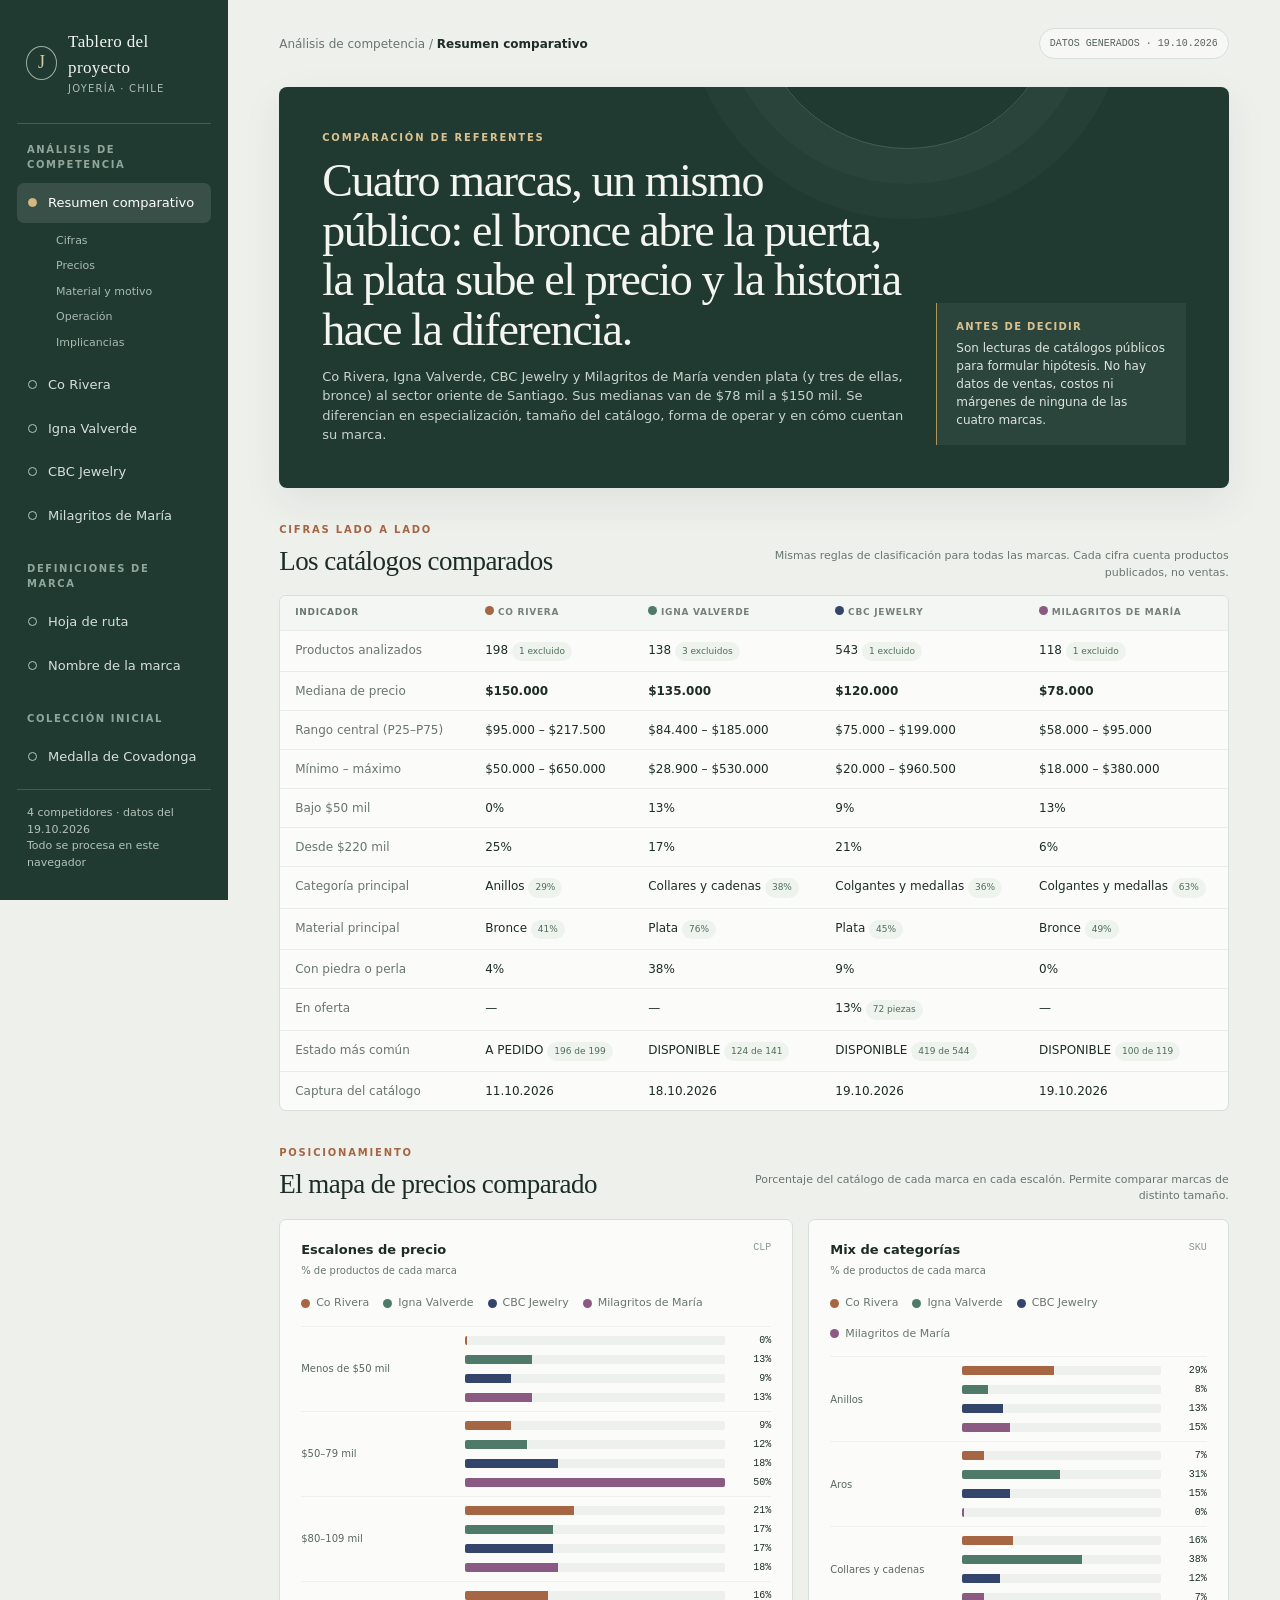
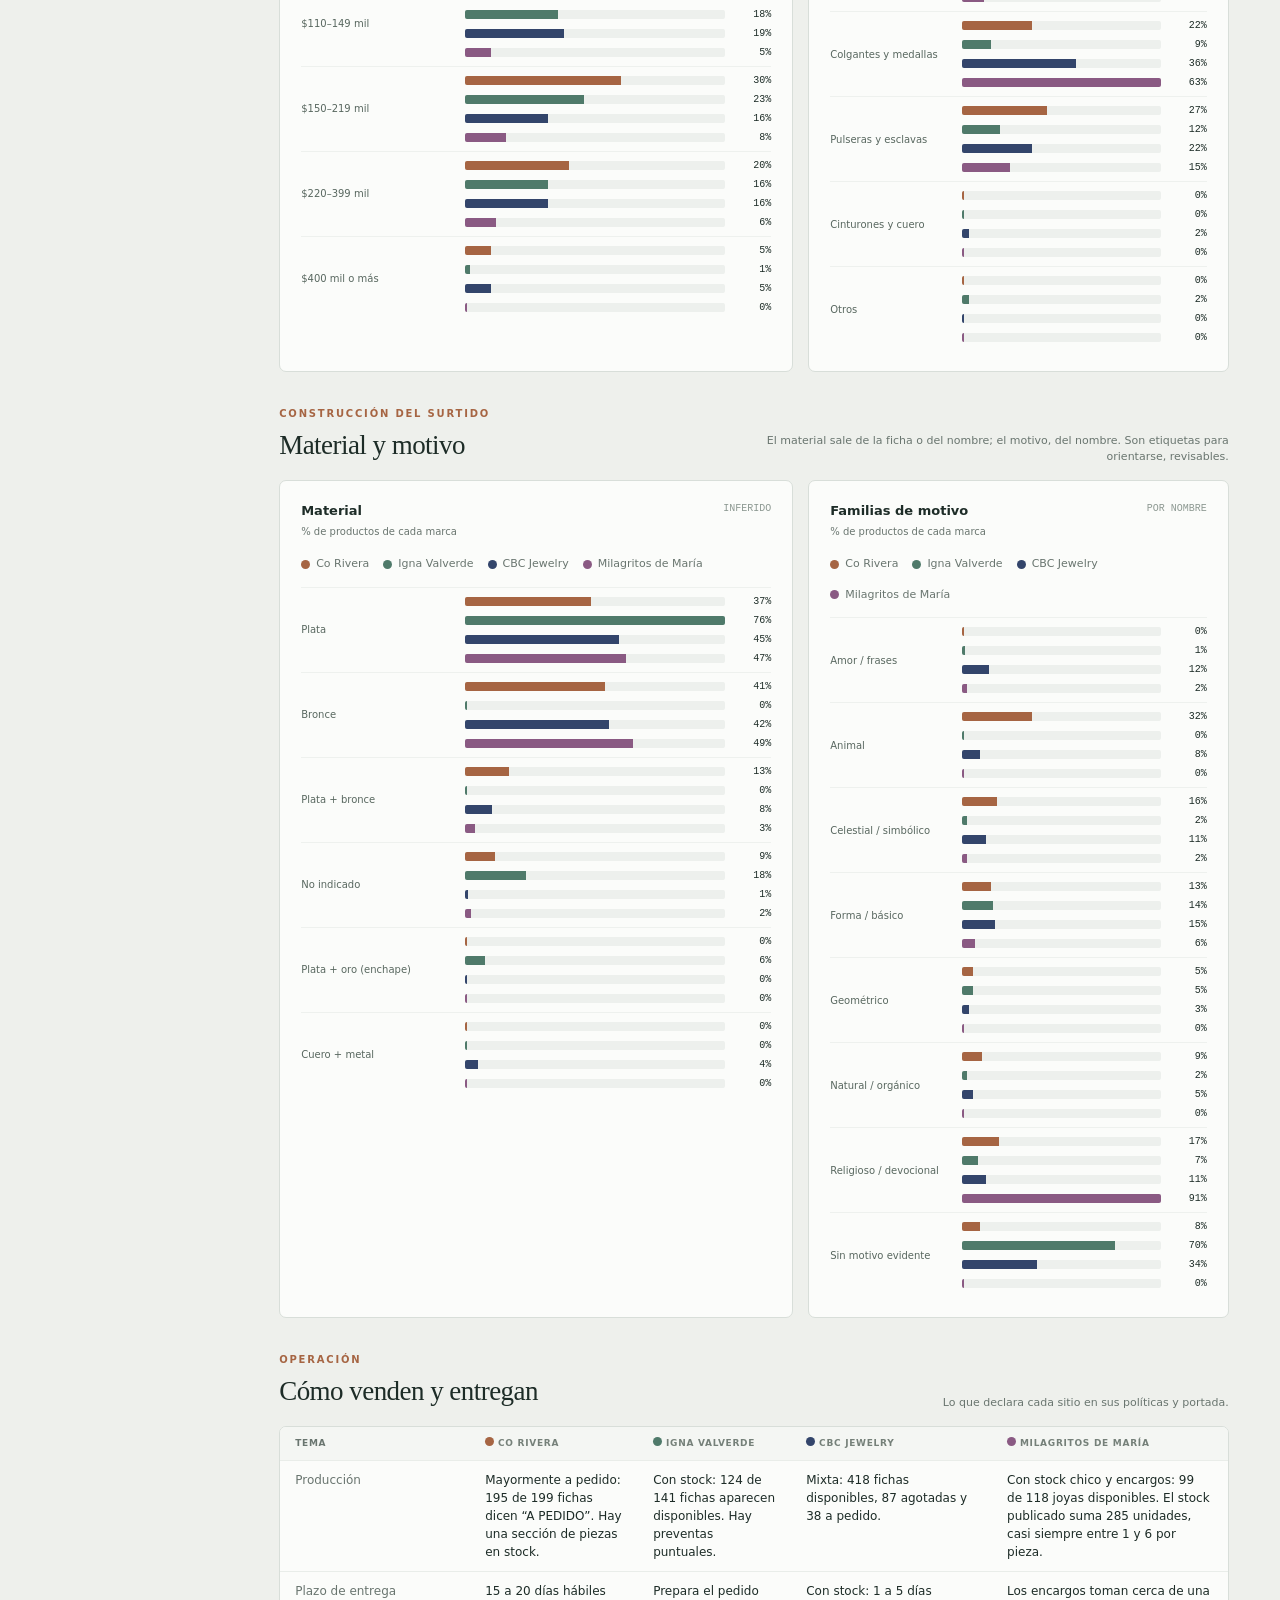
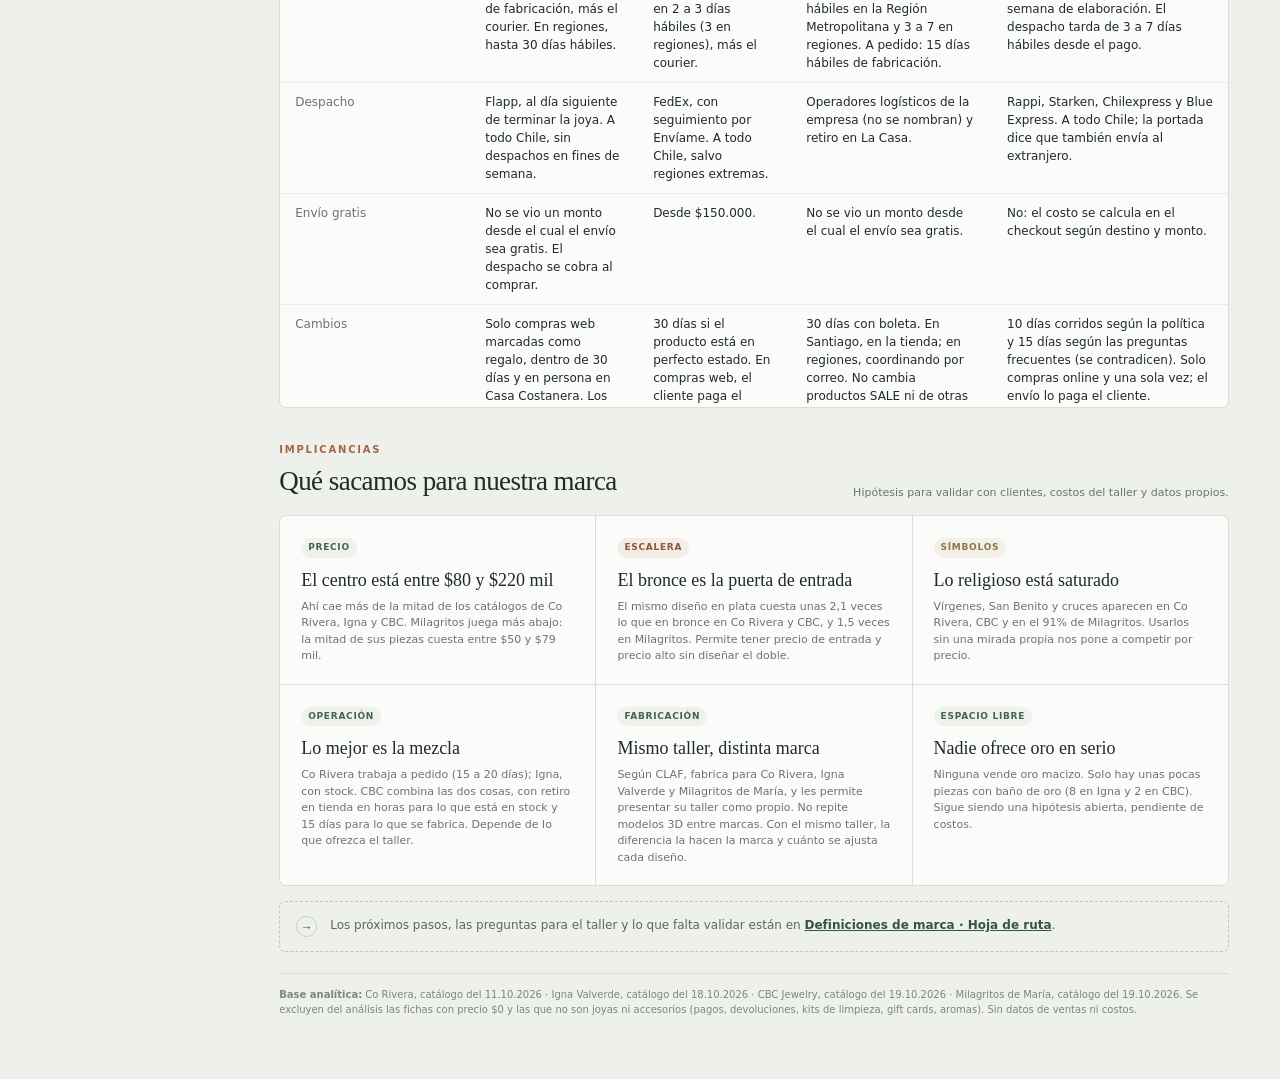
==== commit f6d0837a: "Agregar opciones de diseño para la medalla de la Virgen de Covadonga Investigación de modelos en Esp" ====
--- a/docs/dashboard.html
+++ b/docs/dashboard.html
@@ -3,7 +3,7 @@
 <head>
   <meta charset="utf-8">
   <meta name="viewport" content="width=device-width, initial-scale=1">
-  <meta name="color-scheme" content="light">
+  <meta name="color-scheme" content="light dark">
   <title>Tablero del proyecto</title>
   <style>
     :root {
@@ -241,6 +241,62 @@
       .todo { grid-template-columns: 1fr; gap: 6px; }
       .proscons { grid-template-columns: 1fr; }
     }
+
+    /* Modo oscuro propio: evita que el navegador del teléfono oscurezca la página a su manera
+       y aclara los colores de cada marca para que se lean sobre fondo oscuro. */
+    @media (prefers-color-scheme: dark) {
+      :root { color-scheme: dark; --paper: #101715; --surface: #18211e; --ink: #e4ebe7; --muted: #9eaca5; --line: #2b3732; --forest: #13251e; --forest-2: #8fbaa5; --bronze: #d99a74; --gold: #cfb27a; --shadow: none; }
+      .bar-fill, .dot, .month-bar { background: color-mix(in srgb, var(--c) 68%, #ffffff) !important; filter: saturate(1.35); }
+      .premium-price { color: color-mix(in srgb, var(--c) 55%, #ffffff) !important; }
+      .rail { background: #0c1915; }
+      .hero { background: #183028; }
+      .button { background: var(--surface); border-color: var(--line); }
+      .button:hover { background: #222d29; }
+      .date-pill { background: rgba(255,255,255,.04); color: var(--muted); border-color: var(--line); }
+      .bar-track, .dots i { background: #2a3530; }
+      .group { border-top-color: var(--line); }
+      .bar-row, .group, .kpi-detail, .method-note, .panel-kicker, th, .compare td:first-child { color: var(--muted); }
+      .card strong, .material-count, td a, .callout a, .path-step a, .dots i.on { color: #9cc7b2; }
+      .dots i.on { background: #8fbaa5; }
+      .card p, .notes li, .step-list li, .todo p, .cand .when, .proscons ul, .risk, .path-step p, .callout, .cand .says, .premium-name, td { color: #cdd6d1; }
+      .cand .origin, .proscons h4 { color: var(--muted); }
+      th, .risk, .score-table tr.total td { background: #1f2a26; }
+      tbody tr:hover { background: #1d2723; }
+      td { border-top-color: var(--line); }
+      .control { background: #1f2a26; color: var(--ink); border-color: var(--line); }
+      .pill { background: #22352c; color: #a3d1b8; }
+      .pill.out { background: #3a2622; color: #e7a99b; }
+      .tag { background: #22352c; color: #a3d1b8; }
+      .decision:nth-child(2) .tag { background: #3a2a21; color: #e3ad8b; }
+      .decision:nth-child(3) .tag { background: #332d1f; color: #d9c08a; }
+      .st-en-curso, .chip.ok { background: #1f3a2c; color: #9fd3b6; }
+      .st-en-analisis, .fav-tag { background: #3a3220; color: #e5c98d; }
+      .st-pendiente { background: #2a3230; color: #b9c4bf; }
+      .st-por-definir { background: #3d2a21; color: #eab091; }
+      .st-bloqueado { background: #2d2840; color: #c3b6ec; }
+      .st-acordado { background: #1f3639; color: #9fd0d8; }
+      .chip.no { background: #3a2622; color: #e7a99b; }
+      .risk.r-muy-bajo b, .risk.r-bajo b { color: #9fd3b6; }
+      .risk.r-medio-alto b { color: #eab091; }
+      .risk.r-alto b { color: #f09a8a; }
+      .cand.fav { border-color: #6f5f3c; }
+      .muted-row td { color: #6f7c76; }
+    }
+    /* Colección inicial: bocetos esquemáticos de cada opción de diseño. */
+    .sketches { display: grid; grid-template-columns: 1fr 1fr; gap: 8px; }
+    .sketch { margin: 0; padding: 10px 6px 7px; border-radius: 6px; background: #f2f3ef; text-align: center; }
+    .sketch svg { display: block; width: 100%; max-width: 140px; height: auto; margin: 0 auto; }
+    .sketch figcaption { margin-top: 4px; color: var(--muted); font-size: 9px; font-weight: 700; letter-spacing: .1em; text-transform: uppercase; }
+    .cand .meta { margin: 0; color: #46544d; font-size: 12px; }
+    .cand .meta b { color: var(--muted); font-size: 10px; letter-spacing: .08em; text-transform: uppercase; }
+    .fact-tag { display: inline-block; margin-right: 6px; padding: 2px 7px; border-radius: 99px; background: #e6efe9; color: #2f6a4c; font-size: 9px; font-weight: 700; letter-spacing: .06em; text-transform: uppercase; }
+    .fact-tag.hip { background: #f3ecdc; color: #8a6a26; }
+    @media (prefers-color-scheme: dark) {
+      .sketch { background: #1f2a26; }
+      .fact-tag { background: #1f3a2c; color: #9fd3b6; }
+      .fact-tag.hip { background: #3a3220; color: #e5c98d; }
+      .cand .meta { color: #cdd6d1; }
+    }
     @media (prefers-reduced-motion: reduce) { *, *:before, *:after { transition-duration: .01ms !important; } }
     @media print {
       body { background: white; }
@@ -269,7 +325,7 @@
     </main>
   </div>
   <!-- DATOS:INICIO (lo escribe generar_dashboard.py; no editar a mano) -->
-  <script>window.REFERENTES = {"generado":"2026-10-19","resumen":{"titular":"Cuatro marcas, un mismo público: el bronce abre la puerta, la plata sube el precio y la historia hace la diferencia.","bajada":"Co Rivera, Igna Valverde, CBC Jewelry y Milagritos de María venden plata (y tres de ellas, bronce) al sector oriente de Santiago. Sus medianas van de $78 mil a $150 mil. Se diferencian en especialización, tamaño del catálogo, forma de operar y en cómo cuentan su marca.","nota":"Son lecturas de catálogos públicos para formular hipótesis. No hay datos de ventas, costos ni márgenes de ninguna de las cuatro marcas.","conclusiones":[{"tag":"Precio","titulo":"El centro está entre $80 y $220 mil","texto":"Ahí cae más de la mitad de los catálogos de Co Rivera, Igna y CBC. Milagritos juega más abajo: la mitad de sus piezas cuesta entre $50 y $79 mil."},{"tag":"Escalera","titulo":"El bronce es la puerta de entrada","texto":"El mismo diseño en plata cuesta unas 2,1 veces lo que en bronce en Co Rivera y CBC, y 1,5 veces en Milagritos. Permite tener precio de entrada y precio alto sin diseñar el doble."},{"tag":"Símbolos","titulo":"Lo religioso está saturado","texto":"Vírgenes, San Benito y cruces aparecen en Co Rivera, CBC y en el 91% de Milagritos. Usarlos sin una mirada propia nos pone a competir por precio."},{"tag":"Operación","titulo":"Lo mejor es la mezcla","texto":"Co Rivera trabaja a pedido (15 a 20 días); Igna, con stock. CBC combina las dos cosas, con retiro en tienda en horas para lo que está en stock y 15 días para lo que se fabrica. Depende de lo que ofrezca el taller."},{"tag":"Fabricación","titulo":"Mismo taller, distinta marca","texto":"Según CLAF, fabrica para Co Rivera, Igna Valverde y Milagritos de María, y les permite presentar su taller como propio. No repite modelos 3D entre marcas. Con el mismo taller, la diferencia la hacen la marca y cuánto se ajusta cada diseño."},{"tag":"Espacio libre","titulo":"Nadie ofrece oro en serio","texto":"Ninguna vende oro macizo. Solo hay unas pocas piezas con baño de oro (8 en Igna y 2 en CBC). Sigue siendo una hipótesis abierta, pendiente de costos."}],"temas_modelo":[["produccion","Producción"],["plazo_entrega","Plazo de entrega"],["despacho","Despacho"],["envio_gratis","Envío gratis"],["cambios","Cambios"],["garantia","Garantía"],["venta_fisica","Venta física"],["captacion","Captación"],["plataforma","Plataforma"]]},"competidores":[{"nombre":"Co Rivera","orden":1,"color":"#a66543","sitio":"https://corivera.cl/","captura_catalogo":"2026-10-11","revision_cualitativa":"2026-10-18","metodo":"Catálogo recorrido página por página en la colección pública (las consultas directas al listado JSON dieron 403 y no se intentó eludirlas). Material deducido del nombre del producto. Detalle en fuentes-y-limites.md.","excluir":["Co Rivera"],"titular":"La densidad está en el tramo medio; la diferencia se juega en la propuesta.","bajada":"El catálogo público concentra muchas piezas entre $80.000 y $219.999. Trabaja plata, bronce y combinaciones de ambos, con símbolos religiosos, animales y celestiales, y casi todo se hace a pedido.","nota":"Es la referencia de marca número uno del proyecto. Usa este rango como referencia competitiva, no como prueba de demanda ni de margen: la captura no incluye ventas ni costos.","ficha":[{"tema":"Propuesta","texto":"Joyas y accesorios hechos a mano en Chile, en bronce y plata. La portada separa las piezas que están en stock de las que se hacen a pedido en su taller."},{"tema":"Lenguaje de producto","texto":"Símbolos con significado: vírgenes, San Benito, cruces, pumas, águilas, leones, estrellas y herraduras. Muchas piezas existen en bronce y en plata, y también hay combinaciones de ambos."},{"tema":"Escalera de precio","texto":"En 30 piezas que se venden en las dos versiones, la de plata cuesta unas dos veces lo que la de bronce (mediana: 2,1 veces). El bronce funciona como puerta de entrada al mismo diseño."},{"tema":"Venta física","texto":"Tienda propia en el mall Casa Costanera (Av. Nueva Costanera 3900, Vitacura, primer piso). Ahí se retiran pedidos y se hacen los cambios."},{"tema":"Comunicación","texto":"Instagram, Facebook y TikTok @coriverajoyas. Campañas con descuento por volumen: por ejemplo, el Cyber de octubre daba hasta 15% en la segunda joya."}],"modelo":{"produccion":"Mayormente a pedido: 195 de 199 fichas dicen “A PEDIDO”. Hay una sección de piezas en stock.","plazo_entrega":"15 a 20 días hábiles de fabricación, más el courier. En regiones, hasta 30 días hábiles.","despacho":"Flapp, al día siguiente de terminar la joya. A todo Chile, sin despachos en fines de semana.","envio_gratis":"No se vio un monto desde el cual el envío sea gratis. El despacho se cobra al comprar.","cambios":"Solo compras web marcadas como regalo, dentro de 30 días y en persona en Casa Costanera. Los aros no tienen cambio.","garantia":"No se encontró una política de garantía específica en las páginas revisadas.","venta_fisica":"Tienda propia en Casa Costanera, Vitacura.","plataforma":"Shopify.","captacion":"Pop-up con descuento en la primera compra (visto el 23-09, pedía la fecha de cumpleaños) y campañas como el Cyber."},"implicancias":[{"tag":"Mix","titulo":"Probar foco antes de amplitud","texto":"El referente mantiene cerca de 200 fichas. Para un lanzamiento pequeño, un surtido acotado puede reducir el inventario y la complejidad de fabricación."},{"tag":"Precio","titulo":"Usar el material como escalera","texto":"El mismo diseño en bronce y en plata permite tener precio de entrada y precio alto sin diseñar el doble. Hay que validarlo con los costos del taller."},{"tag":"Diferenciación","titulo":"Elegir códigos propios","texto":"La plata, el bronce y los símbolos religiosos son códigos compartidos, incluso con Milagritos de María. La oportunidad está en una historia, forma o experiencia que la marca pueda sostener."}],"observaciones":["Según CLAF, es una de las marcas para las que fabrica. CLAF permite que sus clientes presenten el taller como propio; por eso el sitio habla de “nuestro taller”.","A pedido no significa que se venda mucho: los 3 agotados solo muestran el estado publicado.","El plazo de 15 a 20 días hábiles es una debilidad frente a una marca con stock, sobre todo para regalos de último minuto. Co Rivera lo compensa con su tienda física y la nueva sección “en stock”.","Los cambios solo se aceptan para regalos y en persona, lo que obliga a ir a Vitacura. Es una política poco amable con clientes de regiones."],"slug":"co-rivera","productos":[{"producto":"Anillo abeja plata","precio":310000,"precio_max":310000,"precio_antes":0,"estado":"A PEDIDO","url":"https://corivera.cl/products/anillo-abeja-plata","categoria":"Anillos","material":"Plata","piedra":false,"motivo":"Animal","publicado":"","incluido":true},{"producto":"Anillo águila plata ajustable","precio":110000,"precio_max":110000,"precio_antes":0,"estado":"A PEDIDO","url":"https://corivera.cl/products/anillo-aguila-plata","categoria":"Anillos","material":"Plata","piedra":false,"motivo":"Animal","publicado":"","incluido":true},{"producto":"Anillo Alas Bronce","precio":90000,"precio_max":90000,"precio_antes":0,"estado":"A PEDIDO","url":"https://corivera.cl/products/anillo-alas-bronce","categoria":"Anillos","material":"Bronce","piedra":false,"motivo":"Natural / orgánico","publicado":"","incluido":true},{"producto":"Anillo alas plata","precio":120000,"precio_max":120000,"precio_antes":0,"estado":"A PEDIDO","url":"https://corivera.cl/products/anillo-alas-plata","categoria":"Anillos","material":"Plata","piedra":false,"motivo":"Natural / orgánico","publicado":"","incluido":true},{"producto":"Anillo argolla flor bronce","precio":85000,"precio_max":85000,"precio_antes":0,"estado":"A PEDIDO","url":"https://corivera.cl/products/rosa-bronce","categoria":"Anillos","material":"Bronce","piedra":false,"motivo":"Natural / orgánico","publicado":"","incluido":true},{"producto":"Anillo argolla puma plata","precio":110000,"precio_max":110000,"precio_antes":0,"estado":"A PEDIDO","url":"https://corivera.cl/products/anillo-puma-plata-1","categoria":"Anillos","material":"Plata","piedra":false,"motivo":"Animal","publicado":"","incluido":true},{"producto":"Anillo bombé estrella bronce:","precio":90000,"precio_max":90000,"precio_antes":0,"estado":"A PEDIDO","url":"https://corivera.cl/products/anillo-bombe-estrella-bronce","categoria":"Anillos","material":"Bronce","piedra":false,"motivo":"Celestial / simbólico","publicado":"","incluido":true},{"producto":"Anillo bombé plata ajustable","precio":210000,"precio_max":210000,"precio_antes":0,"estado":"A PEDIDO","url":"https://corivera.cl/products/anillo-bombe-plata","categoria":"Anillos","material":"Plata","piedra":false,"motivo":"Forma / básico","publicado":"","incluido":true},{"producto":"Anillo bronce estrella plata chevalier","precio":90000,"precio_max":90000,"precio_antes":0,"estado":"A PEDIDO","url":"https://corivera.cl/products/anillo-puma-tubular-plata-machacado-copia","categoria":"Anillos","material":"Plata + bronce","piedra":false,"motivo":"Celestial / simbólico","publicado":"","incluido":true},{"producto":"Anillo carnero bronce","precio":95000,"precio_max":95000,"precio_antes":0,"estado":"A PEDIDO","url":"https://corivera.cl/products/anillo-carnero","categoria":"Anillos","material":"Bronce","piedra":false,"motivo":"Animal","publicado":"","incluido":true},{"producto":"Anillo carnero plata","precio":220000,"precio_max":220000,"precio_antes":0,"estado":"A PEDIDO","url":"https://corivera.cl/products/anillo-carnero-plata","categoria":"Anillos","material":"Plata","piedra":false,"motivo":"Animal","publicado":"","incluido":true},{"producto":"Anillo chevalier flor de lis plata","precio":165000,"precio_max":165000,"precio_antes":0,"estado":"A PEDIDO","url":"https://corivera.cl/products/anillo-detente-plata-copia","categoria":"Anillos","material":"Plata","piedra":false,"motivo":"Natural / orgánico","publicado":"","incluido":true},{"producto":"Anillo chevalier San Benito bronce","precio":95000,"precio_max":95000,"precio_antes":0,"estado":"A PEDIDO","url":"https://corivera.cl/products/chevalier-san-benito","categoria":"Anillos","material":"Bronce","piedra":false,"motivo":"Religioso / devocional","publicado":"","incluido":true},{"producto":"Anillo Chevalier San Benito plata","precio":150000,"precio_max":150000,"precio_antes":0,"estado":"A PEDIDO","url":"https://corivera.cl/products/chevalier-san-benito-copia","categoria":"Anillos","material":"Plata","piedra":false,"motivo":"Religioso / devocional","publicado":"","incluido":true},{"producto":"Anillo chevalier Virgen de los rayos","precio":95000,"precio_max":95000,"precio_antes":0,"estado":"A PEDIDO","url":"https://corivera.cl/products/anillo-chevalier-virgen-de-los-rayos","categoria":"Anillos","material":"No indicado","piedra":false,"motivo":"Religioso / devocional","publicado":"","incluido":true},{"producto":"Anillo Co Bronce estrella plata","precio":150000,"precio_max":150000,"precio_antes":0,"estado":"A PEDIDO","url":"https://corivera.cl/products/anillo-co-bronce-estrella-plata","categoria":"Anillos","material":"Plata + bronce","piedra":false,"motivo":"Celestial / simbólico","publicado":"","incluido":true},{"producto":"Anillo Co Plata estrella bronce","precio":220000,"precio_max":220000,"precio_antes":0,"estado":"A PEDIDO","url":"https://corivera.cl/products/anillo-co-plata-estrella-bronce","categoria":"Anillos","material":"Plata + bronce","piedra":false,"motivo":"Celestial / simbólico","publicado":"","incluido":true},{"producto":"Anillo Co plata estrella plata","precio":210000,"precio_max":210000,"precio_antes":0,"estado":"A PEDIDO","url":"https://corivera.cl/products/anillo-co-estrella-plata","categoria":"Anillos","material":"Plata","piedra":false,"motivo":"Celestial / simbólico","publicado":"","incluido":true},{"producto":"Anillo de onix rectangular bronce","precio":150000,"precio_max":150000,"precio_antes":0,"estado":"A PEDIDO","url":"https://corivera.cl/products/anillo-de-onix-bronce","categoria":"Anillos","material":"Bronce","piedra":true,"motivo":"Geométrico","publicado":"","incluido":true},{"producto":"Anillo detente bronce","precio":75000,"precio_max":75000,"precio_antes":0,"estado":"A PEDIDO","url":"https://corivera.cl/products/anillo-plata-estrella-bronce-chevalier-copia","categoria":"Anillos","material":"Bronce","piedra":false,"motivo":"Religioso / devocional","publicado":"","incluido":true},{"producto":"Anillo detente plata","precio":160000,"precio_max":160000,"precio_antes":0,"estado":"A PEDIDO","url":"https://corivera.cl/products/anillo-detente-bronce-copia","categoria":"Anillos","material":"Plata","piedra":false,"motivo":"Religioso / devocional","publicado":"","incluido":true},{"producto":"Anillo flor de Lis bronce","precio":85000,"precio_max":85000,"precio_antes":0,"estado":"A PEDIDO","url":"https://corivera.cl/products/anillo-flor-de-lis-bronce","categoria":"Anillos","material":"Bronce","piedra":false,"motivo":"Natural / orgánico","publicado":"","incluido":true},{"producto":"Anillo hoja bronce ajustable","precio":65000,"precio_max":65000,"precio_antes":0,"estado":"A PEDIDO","url":"https://corivera.cl/products/anillo-hoja-bronce-ajustable","categoria":"Anillos","material":"Bronce","piedra":false,"motivo":"Natural / orgánico","publicado":"","incluido":true},{"producto":"Anillo Leon bronce","precio":120000,"precio_max":120000,"precio_antes":0,"estado":"A PEDIDO","url":"https://corivera.cl/products/anillo-leon","categoria":"Anillos","material":"Bronce","piedra":false,"motivo":"Animal","publicado":"","incluido":true},{"producto":"Anillo leon plata","precio":220000,"precio_max":220000,"precio_antes":0,"estado":"A PEDIDO","url":"https://corivera.cl/products/copia-de-anillo-leon-bronce","categoria":"Anillos","material":"Plata","piedra":false,"motivo":"Animal","publicado":"","incluido":true},{"producto":"Anillo machacado bronce L","precio":95000,"precio_max":95000,"precio_antes":0,"estado":"A PEDIDO","url":"https://corivera.cl/products/anillo-machacado-bronce","categoria":"Anillos","material":"Bronce","piedra":false,"motivo":"Forma / básico","publicado":"","incluido":true},{"producto":"Anillo Machacado plata L","precio":220000,"precio_max":220000,"precio_antes":0,"estado":"A PEDIDO","url":"https://corivera.cl/products/anillo-machacado-plata-l","categoria":"Anillos","material":"Plata","piedra":false,"motivo":"Forma / básico","publicado":"","incluido":true},{"producto":"Anillo machacado puma bronce","precio":120000,"precio_max":120000,"precio_antes":0,"estado":"A PEDIDO","url":"https://corivera.cl/products/anillo-machacado-puma-bronce","categoria":"Anillos","material":"Bronce","piedra":false,"motivo":"Animal","publicado":"","incluido":true},{"producto":"Anillo meñique bronce estrella bronce","precio":85000,"precio_max":85000,"precio_antes":0,"estado":"A PEDIDO","url":"https://corivera.cl/products/anillo-estrella-s-bronce","categoria":"Anillos","material":"Bronce","piedra":false,"motivo":"Celestial / simbólico","publicado":"","incluido":true},{"producto":"Anillo meñique Leon bronce","precio":75000,"precio_max":75000,"precio_antes":0,"estado":"A PEDIDO","url":"https://corivera.cl/products/anillo-menique-leon-plata-copia","categoria":"Anillos","material":"Bronce","piedra":false,"motivo":"Animal","publicado":"","incluido":true},{"producto":"Anillo meñique Leon plata","precio":140000,"precio_max":140000,"precio_antes":0,"estado":"A PEDIDO","url":"https://corivera.cl/products/chevalier-leon-plata","categoria":"Anillos","material":"Plata","piedra":false,"motivo":"Animal","publicado":"","incluido":true},{"producto":"Anillo nudo bronce","precio":95000,"precio_max":95000,"precio_antes":0,"estado":"A PEDIDO","url":"https://corivera.cl/products/anillo-nudo","categoria":"Anillos","material":"Bronce","piedra":false,"motivo":"Forma / básico","publicado":"","incluido":true},{"producto":"Anillo nudo plata","precio":220000,"precio_max":220000,"precio_antes":0,"estado":"A PEDIDO","url":"https://corivera.cl/products/anillo-nudo-bronce-copia","categoria":"Anillos","material":"Plata","piedra":false,"motivo":"Forma / básico","publicado":"","incluido":true},{"producto":"Anillo onix cuadrado bronce","precio":150000,"precio_max":150000,"precio_antes":0,"estado":"A PEDIDO","url":"https://corivera.cl/products/anillo-onix-cuadrado","categoria":"Anillos","material":"Bronce","piedra":true,"motivo":"Geométrico","publicado":"","incluido":true},{"producto":"Anillo onix cuadrado plata","precio":385000,"precio_max":385000,"precio_antes":0,"estado":"A PEDIDO","url":"https://corivera.cl/products/anillo-onix-cuadrado-copia","categoria":"Anillos","material":"Plata","piedra":true,"motivo":"Geométrico","publicado":"","incluido":true},{"producto":"Anillo plata estrella bronce chevalier","precio":135000,"precio_max":135000,"precio_antes":0,"estado":"A PEDIDO","url":"https://corivera.cl/products/anillo-bronce-estrella-plata-chevalier-copia","categoria":"Anillos","material":"Plata + bronce","piedra":false,"motivo":"Celestial / simbólico","publicado":"","incluido":true},{"producto":"Anillo puma bronce","precio":90000,"precio_max":90000,"precio_antes":0,"estado":"A PEDIDO","url":"https://corivera.cl/products/anillo-puma-bronce-1","categoria":"Anillos","material":"Bronce","piedra":false,"motivo":"Animal","publicado":"","incluido":true},{"producto":"Anillo puma tubular bronce","precio":95000,"precio_max":95000,"precio_antes":0,"estado":"A PEDIDO","url":"https://corivera.cl/products/anillo-bronce-tubular","categoria":"Anillos","material":"Bronce","piedra":false,"motivo":"Animal","publicado":"","incluido":true},{"producto":"Anillo puma tubular plata machacado","precio":280000,"precio_max":280000,"precio_antes":0,"estado":"A PEDIDO","url":"https://corivera.cl/products/anillo-puma-tubular-bronce-machacado-copia","categoria":"Anillos","material":"Plata","piedra":false,"motivo":"Animal","publicado":"","incluido":true},{"producto":"Anillo San Benito Bronce","precio":120000,"precio_max":120000,"precio_antes":0,"estado":"A PEDIDO","url":"https://corivera.cl/products/anillo-san-benito-bronce","categoria":"Anillos","material":"Bronce","piedra":false,"motivo":"Religioso / devocional","publicado":"","incluido":true},{"producto":"Anillo San Benito Plata","precio":250000,"precio_max":250000,"precio_antes":0,"estado":"A PEDIDO","url":"https://corivera.cl/products/anillo-san-benito-plata","categoria":"Anillos","material":"Plata","piedra":false,"motivo":"Religioso / devocional","publicado":"","incluido":true},{"producto":"Anillo sello - Letras plata","precio":95000,"precio_max":95000,"precio_antes":0,"estado":"A PEDIDO","url":"https://corivera.cl/products/anillo-sello-letras","categoria":"Anillos","material":"Plata","piedra":false,"motivo":"Forma / básico","publicado":"","incluido":true},{"producto":"Anillo sello bronce estrella plata","precio":150000,"precio_max":150000,"precio_antes":0,"estado":"A PEDIDO","url":"https://corivera.cl/products/anillo-sello-bronce-estrella-plata","categoria":"Anillos","material":"Plata + bronce","piedra":false,"motivo":"Celestial / simbólico","publicado":"","incluido":true},{"producto":"Anillo sello búfalo","precio":220000,"precio_max":220000,"precio_antes":0,"estado":"A PEDIDO","url":"https://corivera.cl/products/anillo-sello-bufalo","categoria":"Anillos","material":"No indicado","piedra":false,"motivo":"Animal","publicado":"","incluido":true},{"producto":"Anillo sello estrella plata","precio":220000,"precio_max":220000,"precio_antes":0,"estado":"A PEDIDO","url":"https://corivera.cl/products/anillo-sello-estrella-plata","categoria":"Anillos","material":"Plata","piedra":false,"motivo":"Celestial / simbólico","publicado":"","incluido":true},{"producto":"anillo tachas bronce","precio":75000,"precio_max":75000,"precio_antes":0,"estado":"A PEDIDO","url":"https://corivera.cl/products/anillo-tuerca-bronce","categoria":"Anillos","material":"Bronce","piedra":false,"motivo":"Forma / básico","publicado":"","incluido":true},{"producto":"Anillo tachas plata","precio":175000,"precio_max":175000,"precio_antes":0,"estado":"A PEDIDO","url":"https://corivera.cl/products/anillo-tuerca","categoria":"Anillos","material":"Plata","piedra":false,"motivo":"Forma / básico","publicado":"","incluido":true},{"producto":"Anillo tres vueltas plata","precio":120000,"precio_max":120000,"precio_antes":0,"estado":"A PEDIDO","url":"https://corivera.cl/products/anillo-tres-vueltas-plata","categoria":"Anillos","material":"Plata","piedra":false,"motivo":"Sin motivo evidente","publicado":"","incluido":true},{"producto":"Anillo tubular bronce liso","precio":110000,"precio_max":110000,"precio_antes":0,"estado":"A PEDIDO","url":"https://corivera.cl/products/anillo-puma-tubular-bronce-copia","categoria":"Anillos","material":"Bronce","piedra":false,"motivo":"Forma / básico","publicado":"","incluido":true},{"producto":"Anillo tubular flor bronce","precio":95000,"precio_max":95000,"precio_antes":0,"estado":"A PEDIDO","url":"https://corivera.cl/products/copia-de-anillo-bronce-tubular","categoria":"Anillos","material":"Bronce","piedra":false,"motivo":"Natural / orgánico","publicado":"","incluido":true},{"producto":"Anillo Virgen de Guadalupe S","precio":130000,"precio_max":130000,"precio_antes":0,"estado":"A PEDIDO","url":"https://corivera.cl/products/anillo-virgen-de-guadalupe-s","categoria":"Anillos","material":"No indicado","piedra":false,"motivo":"Religioso / devocional","publicado":"","incluido":true},{"producto":"Anillo virgen de los rayos bronce","precio":95000,"precio_max":95000,"precio_antes":0,"estado":"A PEDIDO","url":"https://corivera.cl/products/anillo-de-virgen-bronce","categoria":"Anillos","material":"Bronce","piedra":false,"motivo":"Religioso / devocional","publicado":"","incluido":true},{"producto":"Anillo Virgen de los rayos plata","precio":280000,"precio_max":280000,"precio_antes":0,"estado":"A PEDIDO","url":"https://corivera.cl/products/anillo-virgen-de-guadalupe-xl","categoria":"Anillos","material":"Plata","piedra":false,"motivo":"Religioso / devocional","publicado":"","incluido":true},{"producto":"Anillo Virgen de los rayos Plata","precio":160000,"precio_max":160000,"precio_antes":0,"estado":"A PEDIDO","url":"https://corivera.cl/products/anillo-virgen-de-los-rayos-plata","categoria":"Anillos","material":"Plata","piedra":false,"motivo":"Religioso / devocional","publicado":"","incluido":true},{"producto":"Anillos puma ajustables","precio":85000,"precio_max":85000,"precio_antes":0,"estado":"A PEDIDO","url":"https://corivera.cl/products/anillo-puma-bronce","categoria":"Anillos","material":"No indicado","piedra":false,"motivo":"Animal","publicado":"","incluido":true},{"producto":"Argolla lisa bronce","precio":55000,"precio_max":55000,"precio_antes":0,"estado":"A PEDIDO","url":"https://corivera.cl/products/anillo-liso-bronce","categoria":"Anillos","material":"Bronce","piedra":false,"motivo":"Forma / básico","publicado":"","incluido":true},{"producto":"Argolla lisa plata","precio":115000,"precio_max":115000,"precio_antes":0,"estado":"A PEDIDO","url":"https://corivera.cl/products/esclava-tubular","categoria":"Anillos","material":"Plata","piedra":false,"motivo":"Forma / básico","publicado":"","incluido":true},{"producto":"Aros Abeja","precio":75000,"precio_max":75000,"precio_antes":0,"estado":"A PEDIDO","url":"https://corivera.cl/products/aros-abeja","categoria":"Aros","material":"No indicado","piedra":false,"motivo":"Animal","publicado":"","incluido":true},{"producto":"Aros flor bronce","precio":75000,"precio_max":75000,"precio_antes":0,"estado":"A PEDIDO","url":"https://corivera.cl/products/aros-flor-bronce","categoria":"Aros","material":"Bronce","piedra":false,"motivo":"Natural / orgánico","publicado":"","incluido":true},{"producto":"Aros flor plata","precio":120000,"precio_max":120000,"precio_antes":0,"estado":"A PEDIDO","url":"https://corivera.cl/products/aros-flor-plata","categoria":"Aros","material":"Plata","piedra":false,"motivo":"Natural / orgánico","publicado":"","incluido":true},{"producto":"Aros León bronce","precio":120000,"precio_max":120000,"precio_antes":0,"estado":"A PEDIDO","url":"https://corivera.cl/products/aros-bronce-leon","categoria":"Aros","material":"Bronce","piedra":false,"motivo":"Animal","publicado":"","incluido":true},{"producto":"Aros León plata","precio":180000,"precio_max":180000,"precio_antes":0,"estado":"A PEDIDO","url":"https://corivera.cl/products/aros-plata-leon","categoria":"Aros","material":"Plata","piedra":false,"motivo":"Animal","publicado":"","incluido":true},{"producto":"Aros órbita bronce","precio":120000,"precio_max":120000,"precio_antes":0,"estado":"A PEDIDO","url":"https://corivera.cl/products/aros-orbita-bronce","categoria":"Aros","material":"Bronce","piedra":false,"motivo":"Celestial / simbólico","publicado":"","incluido":true},{"producto":"Aros plata media luna","precio":120000,"precio_max":120000,"precio_antes":0,"estado":"A PEDIDO","url":"https://corivera.cl/products/aros-plata-media-luna","categoria":"Aros","material":"Plata","piedra":false,"motivo":"Celestial / simbólico","publicado":"","incluido":true},{"producto":"Aros puma argolla plata","precio":170000,"precio_max":170000,"precio_antes":0,"estado":"A PEDIDO","url":"https://corivera.cl/products/jaguar-loop","categoria":"Aros","material":"Plata","piedra":false,"motivo":"Animal","publicado":"","incluido":true},{"producto":"Aros puma bronce","precio":75000,"precio_max":75000,"precio_antes":0,"estado":"A PEDIDO","url":"https://corivera.cl/products/aros-puma-bronce","categoria":"Aros","material":"Bronce","piedra":false,"motivo":"Animal","publicado":"","incluido":true},{"producto":"Aros puma bronce argolla","precio":110000,"precio_max":110000,"precio_antes":0,"estado":"A PEDIDO","url":"https://corivera.cl/products/aros-puma-bronce-argolla","categoria":"Aros","material":"Bronce","piedra":false,"motivo":"Animal","publicado":"","incluido":true},{"producto":"Aros puma bronce argolla plata","precio":150000,"precio_max":150000,"precio_antes":0,"estado":"A PEDIDO","url":"https://corivera.cl/products/aros-puma-bronce-argolla-plata","categoria":"Aros","material":"Plata + bronce","piedra":false,"motivo":"Animal","publicado":"","incluido":true},{"producto":"Aros puma plata","precio":110000,"precio_max":110000,"precio_antes":0,"estado":"A PEDIDO","url":"https://corivera.cl/products/aros-puma","categoria":"Aros","material":"Plata","piedra":false,"motivo":"Animal","publicado":"","incluido":true},{"producto":"Aros triángulo plata","precio":220000,"precio_max":220000,"precio_antes":0,"estado":"A PEDIDO","url":"https://corivera.cl/products/aros-triangulo","categoria":"Aros","material":"Plata","piedra":false,"motivo":"Geométrico","publicado":"","incluido":true},{"producto":"Cacho de Jabalí león","precio":180000,"precio_max":180000,"precio_antes":0,"estado":"A PEDIDO","url":"https://corivera.cl/products/cacho-de-jabali-leon","categoria":"Colgantes y medallas","material":"No indicado","piedra":false,"motivo":"Animal","publicado":"","incluido":true},{"producto":"Cadena Dominga","precio":175000,"precio_max":175000,"precio_antes":0,"estado":"A PEDIDO","url":"https://corivera.cl/products/cadena-dominga-1","categoria":"Collares y cadenas","material":"No indicado","piedra":false,"motivo":"Forma / básico","publicado":"","incluido":true},{"producto":"Cadena eslabón cuadrado bronce","precio":175000,"precio_max":175000,"precio_antes":0,"estado":"A PEDIDO","url":"https://corivera.cl/products/cadena-eslabon-cuadrado-bronce","categoria":"Collares y cadenas","material":"Bronce","piedra":false,"motivo":"Geométrico","publicado":"","incluido":true},{"producto":"Cadena Eslabones Plata","precio":350000,"precio_max":350000,"precio_antes":0,"estado":"A PEDIDO","url":"https://corivera.cl/products/collar-eslabones-plata","categoria":"Collares y cadenas","material":"Plata","piedra":false,"motivo":"Forma / básico","publicado":"","incluido":true},{"producto":"Cadena grumet bronce","precio":210000,"precio_max":210000,"precio_antes":0,"estado":"A PEDIDO","url":"https://corivera.cl/products/collar-grumet-bronce","categoria":"Collares y cadenas","material":"Bronce","piedra":false,"motivo":"Forma / básico","publicado":"","incluido":true},{"producto":"Cadena media caña bronce","precio":95000,"precio_max":95000,"precio_antes":0,"estado":"A PEDIDO","url":"https://corivera.cl/products/media-cana-bronce","categoria":"Collares y cadenas","material":"Bronce","piedra":false,"motivo":"Forma / básico","publicado":"","incluido":true},{"producto":"Cadena media caña bronce + Colgante de Virgen","precio":230000,"precio_max":230000,"precio_antes":0,"estado":"A PEDIDO","url":"https://corivera.cl/products/cadena-media-cana-bronce-copia","categoria":"Collares y cadenas","material":"Bronce","piedra":false,"motivo":"Religioso / devocional","publicado":"","incluido":true},{"producto":"Cadena media caña plata","precio":350000,"precio_max":350000,"precio_antes":0,"estado":"A PEDIDO","url":"https://corivera.cl/products/cadena-media-cana-plata","categoria":"Collares y cadenas","material":"Plata","piedra":false,"motivo":"Forma / básico","publicado":"","incluido":true},{"producto":"Cadena rolo bronce","precio":170000,"precio_max":170000,"precio_antes":0,"estado":"A PEDIDO","url":"https://corivera.cl/products/cadena-eslabones-bronce","categoria":"Collares y cadenas","material":"Bronce","piedra":false,"motivo":"Forma / básico","publicado":"","incluido":true},{"producto":"Candado CO bronce","precio":110000,"precio_max":110000,"precio_antes":0,"estado":"A PEDIDO","url":"https://corivera.cl/products/candado-co","categoria":"Colgantes y medallas","material":"Bronce","piedra":false,"motivo":"Celestial / simbólico","publicado":"","incluido":true},{"producto":"Choker liso bolas bronce","precio":105000,"precio_max":105000,"precio_antes":0,"estado":"A PEDIDO","url":"https://corivera.cl/products/chocker-liso-bolas-bronce","categoria":"Collares y cadenas","material":"Bronce","piedra":false,"motivo":"Geométrico","publicado":"","incluido":true},{"producto":"Choker Plata Cabeza Puma Bronce","precio":250000,"precio_max":250000,"precio_antes":0,"estado":"A PEDIDO","url":"https://corivera.cl/products/chocker-plata-cabeza-puma-bronce","categoria":"Collares y cadenas","material":"Plata + bronce","piedra":false,"motivo":"Animal","publicado":"","incluido":true},{"producto":"Choker Puma bronce","precio":120000,"precio_max":120000,"precio_antes":0,"estado":"A PEDIDO","url":"https://corivera.cl/products/chocker-puma-bronce","categoria":"Collares y cadenas","material":"Bronce","piedra":false,"motivo":"Animal","publicado":"","incluido":true},{"producto":"Choker puma bronce cabezas plata","precio":150000,"precio_max":150000,"precio_antes":0,"estado":"A PEDIDO","url":"https://corivera.cl/products/chocker-puma-plata-1","categoria":"Collares y cadenas","material":"Plata + bronce","piedra":false,"motivo":"Animal","publicado":"","incluido":true},{"producto":"Choker Puma bronce liso","precio":120000,"precio_max":120000,"precio_antes":0,"estado":"A PEDIDO","url":"https://corivera.cl/products/choker-puma-bronce-liso","categoria":"Collares y cadenas","material":"Bronce","piedra":false,"motivo":"Animal","publicado":"","incluido":true},{"producto":"Choker Puma Plata","precio":270000,"precio_max":270000,"precio_antes":0,"estado":"A PEDIDO","url":"https://corivera.cl/products/chocker-puma-plata","categoria":"Collares y cadenas","material":"Plata","piedra":false,"motivo":"Animal","publicado":"","incluido":true},{"producto":"Co Rivera","precio":0,"precio_max":0,"precio_antes":0,"estado":"A PEDIDO","url":"https://corivera.cl/products/co-rivera","categoria":"Otros","material":"No indicado","piedra":false,"motivo":"Sin motivo evidente","publicado":"","incluido":false},{"producto":"Colgante águila bronce","precio":150000,"precio_max":150000,"precio_antes":0,"estado":"A PEDIDO","url":"https://corivera.cl/products/colgante-aguila-bronce","categoria":"Colgantes y medallas","material":"Bronce","piedra":false,"motivo":"Animal","publicado":"","incluido":true},{"producto":"Colgante águila plata","precio":310000,"precio_max":310000,"precio_antes":0,"estado":"A PEDIDO","url":"https://corivera.cl/products/colgante-aguila-plata-1","categoria":"Colgantes y medallas","material":"Plata","piedra":false,"motivo":"Animal","publicado":"","incluido":true},{"producto":"Colgante bronce inicial plata","precio":110000,"precio_max":110000,"precio_antes":0,"estado":"A PEDIDO","url":"https://corivera.cl/products/colgante-bronce-inicial-plata","categoria":"Colgantes y medallas","material":"Plata + bronce","piedra":false,"motivo":"Sin motivo evidente","publicado":"","incluido":true},{"producto":"Colgante caballo plata","precio":110000,"precio_max":110000,"precio_antes":0,"estado":"A PEDIDO","url":"https://corivera.cl/products/colgante-caballo-plata","categoria":"Colgantes y medallas","material":"Plata","piedra":false,"motivo":"Animal","publicado":"","incluido":true},{"producto":"Colgante cajón bronce","precio":90000,"precio_max":90000,"precio_antes":0,"estado":"A PEDIDO","url":"https://corivera.cl/products/colgante-cajon","categoria":"Colgantes y medallas","material":"Bronce","piedra":false,"motivo":"Sin motivo evidente","publicado":"","incluido":true},{"producto":"Colgante cajon de plata","precio":150000,"precio_max":150000,"precio_antes":0,"estado":"A PEDIDO","url":"https://corivera.cl/products/palo-de-plata","categoria":"Colgantes y medallas","material":"Plata","piedra":false,"motivo":"Sin motivo evidente","publicado":"","incluido":true},{"producto":"Colgante Cruz latina bronce","precio":110000,"precio_max":110000,"precio_antes":0,"estado":"A PEDIDO","url":"https://corivera.cl/products/colgante-cruz-latina-bronce","categoria":"Colgantes y medallas","material":"Bronce","piedra":false,"motivo":"Religioso / devocional","publicado":"","incluido":true},{"producto":"Colgante cruz plata M","precio":170000,"precio_max":170000,"precio_antes":0,"estado":"A PEDIDO","url":"https://corivera.cl/products/colgante-cruz-plata","categoria":"Colgantes y medallas","material":"Plata","piedra":false,"motivo":"Religioso / devocional","publicado":"","incluido":true},{"producto":"Colgante flor plata","precio":170000,"precio_max":170000,"precio_antes":0,"estado":"A PEDIDO","url":"https://corivera.cl/products/colgante-flor","categoria":"Colgantes y medallas","material":"Plata","piedra":false,"motivo":"Natural / orgánico","publicado":"","incluido":true},{"producto":"Colgante León","precio":105000,"precio_max":105000,"precio_antes":0,"estado":"A PEDIDO","url":"https://corivera.cl/products/colgante-plata-leon","categoria":"Colgantes y medallas","material":"No indicado","piedra":false,"motivo":"Animal","publicado":"","incluido":true},{"producto":"Colgante órbita bronce","precio":85000,"precio_max":85000,"precio_antes":0,"estado":"A PEDIDO","url":"https://corivera.cl/products/colgante-orbita-bronce","categoria":"Colgantes y medallas","material":"Bronce","piedra":false,"motivo":"Celestial / simbólico","publicado":"","incluido":true},{"producto":"Collar águila bronce","precio":95000,"precio_max":95000,"precio_antes":0,"estado":"A PEDIDO","url":"https://corivera.cl/products/collar-aguila-plana","categoria":"Collares y cadenas","material":"Bronce","piedra":false,"motivo":"Animal","publicado":"","incluido":true},{"producto":"Collar águila bronce piedra ónix negro","precio":95000,"precio_max":95000,"precio_antes":0,"estado":"A PEDIDO","url":"https://corivera.cl/products/collar-aguila-bronce-piedra-onix-negro","categoria":"Collares y cadenas","material":"Bronce","piedra":true,"motivo":"Animal","publicado":"","incluido":true},{"producto":"Collar águila bronce piedras coral rojo","precio":95000,"precio_max":95000,"precio_antes":0,"estado":"A PEDIDO","url":"https://corivera.cl/products/collar-aguila-bronce-piedras-coral-rojo","categoria":"Collares y cadenas","material":"Bronce","piedra":true,"motivo":"Animal","publicado":"","incluido":true},{"producto":"Collar águila de plata","precio":220000,"precio_max":220000,"precio_antes":0,"estado":"A PEDIDO","url":"https://corivera.cl/products/collar-aguila-de-plata","categoria":"Collares y cadenas","material":"Plata","piedra":false,"motivo":"Animal","publicado":"","incluido":true},{"producto":"Collar bronce 45 cm","precio":175000,"precio_max":175000,"precio_antes":0,"estado":"A PEDIDO","url":"https://corivera.cl/products/collar-bronce-45-cm","categoria":"Collares y cadenas","material":"Bronce","piedra":false,"motivo":"Sin motivo evidente","publicado":"","incluido":true},{"producto":"Collar colmillo jabalí bronce","precio":290000,"precio_max":290000,"precio_antes":0,"estado":"AGOTADO","url":"https://corivera.cl/products/chocker-colmillo-jabali","categoria":"Collares y cadenas","material":"Bronce","piedra":false,"motivo":"Animal","publicado":"","incluido":true},{"producto":"Collar de alas bronce","precio":150000,"precio_max":150000,"precio_antes":0,"estado":"A PEDIDO","url":"https://corivera.cl/products/collar-de-alas-bronce","categoria":"Collares y cadenas","material":"Bronce","piedra":false,"motivo":"Natural / orgánico","publicado":"","incluido":true},{"producto":"Collar de alas plata","precio":520000,"precio_max":520000,"precio_antes":0,"estado":"A PEDIDO","url":"https://corivera.cl/products/collar-de-alas-plata","categoria":"Collares y cadenas","material":"Plata","piedra":false,"motivo":"Natural / orgánico","publicado":"","incluido":true},{"producto":"Collar de rosas en plata","precio":620000,"precio_max":620000,"precio_antes":0,"estado":"A PEDIDO","url":"https://corivera.cl/products/collar-de-rosas-en-plata","categoria":"Collares y cadenas","material":"Plata","piedra":false,"motivo":"Natural / orgánico","publicado":"","incluido":true},{"producto":"Collar doble colmillo Jabalí","precio":250000,"precio_max":250000,"precio_antes":0,"estado":"AGOTADO","url":"https://corivera.cl/products/chocker-cacho-jabali","categoria":"Collares y cadenas","material":"No indicado","piedra":false,"motivo":"Animal","publicado":"","incluido":true},{"producto":"Collar Dominga plata","precio":580000,"precio_max":580000,"precio_antes":0,"estado":"A PEDIDO","url":"https://corivera.cl/products/collar-dominga-plata","categoria":"Collares y cadenas","material":"Plata","piedra":false,"motivo":"Sin motivo evidente","publicado":"","incluido":true},{"producto":"Collar piezas de onix terminación plata 45 cm","precio":65000,"precio_max":65000,"precio_antes":0,"estado":"A PEDIDO","url":"https://corivera.cl/products/collar-piezas-de-onix-terminacion-plata-45-cm","categoria":"Collares y cadenas","material":"Plata","piedra":true,"motivo":"Sin motivo evidente","publicado":"","incluido":true},{"producto":"Collar plata 45 cm","precio":320000,"precio_max":320000,"precio_antes":0,"estado":"A PEDIDO","url":"https://corivera.cl/products/collar-plata-45-cm","categoria":"Collares y cadenas","material":"Plata","piedra":false,"motivo":"Sin motivo evidente","publicado":"","incluido":true},{"producto":"Collar rosas bronce","precio":380000,"precio_max":380000,"precio_antes":0,"estado":"A PEDIDO","url":"https://corivera.cl/products/collar-rosas-bronce","categoria":"Collares y cadenas","material":"Bronce","piedra":false,"motivo":"Natural / orgánico","publicado":"","incluido":true},{"producto":"Collar Veronica","precio":150000,"precio_max":150000,"precio_antes":0,"estado":"A PEDIDO","url":"https://corivera.cl/products/collar-veronica","categoria":"Collares y cadenas","material":"No indicado","piedra":false,"motivo":"Sin motivo evidente","publicado":"","incluido":true},{"producto":"Collar zicatela","precio":65000,"precio_max":65000,"precio_antes":0,"estado":"A PEDIDO","url":"https://corivera.cl/products/collar-zicatela","categoria":"Collares y cadenas","material":"No indicado","piedra":false,"motivo":"Sin motivo evidente","publicado":"","incluido":true},{"producto":"Colmillo jabalí cadena plata","precio":450000,"precio_max":450000,"precio_antes":0,"estado":"AGOTADO","url":"https://corivera.cl/products/cacho-jabali-cadena-plata","categoria":"Colgantes y medallas","material":"Plata","piedra":false,"motivo":"Animal","publicado":"","incluido":true},{"producto":"Cordón tejido de bronce","precio":150000,"precio_max":150000,"precio_antes":0,"estado":"A PEDIDO","url":"https://corivera.cl/products/cordon-de-bronce","categoria":"Collares y cadenas","material":"Bronce","piedra":false,"motivo":"Sin motivo evidente","publicado":"","incluido":true},{"producto":"Cruz Co Plata XL","precio":310000,"precio_max":310000,"precio_antes":0,"estado":"A PEDIDO","url":"https://corivera.cl/products/cruz-co-plata-xl","categoria":"Colgantes y medallas","material":"Plata","piedra":false,"motivo":"Religioso / devocional","publicado":"","incluido":true},{"producto":"Cruz Co XL Bronce","precio":150000,"precio_max":150000,"precio_antes":0,"estado":"A PEDIDO","url":"https://corivera.cl/products/cruz-co-xl-bronce","categoria":"Colgantes y medallas","material":"Bronce","piedra":false,"motivo":"Religioso / devocional","publicado":"","incluido":true},{"producto":"Cruz M Bronce","precio":85000,"precio_max":85000,"precio_antes":0,"estado":"A PEDIDO","url":"https://corivera.cl/products/cruz-pequena","categoria":"Colgantes y medallas","material":"Bronce","piedra":false,"motivo":"Religioso / devocional","publicado":"","incluido":true},{"producto":"Cuarzo Búfalo plata","precio":170000,"precio_max":170000,"precio_antes":0,"estado":"A PEDIDO","url":"https://corivera.cl/products/cuarzo-bufalo-plata","categoria":"Colgantes y medallas","material":"Plata","piedra":true,"motivo":"Animal","publicado":"","incluido":true},{"producto":"Cuarzo Estrella Plata","precio":170000,"precio_max":170000,"precio_antes":0,"estado":"A PEDIDO","url":"https://corivera.cl/products/cuarzo-estrella-plata","categoria":"Colgantes y medallas","material":"Plata","piedra":true,"motivo":"Celestial / simbólico","publicado":"","incluido":true},{"producto":"Esclava aguila bronce","precio":153000,"precio_max":153000,"precio_antes":0,"estado":"A PEDIDO","url":"https://corivera.cl/products/esclava-aguila-bronce","categoria":"Pulseras y esclavas","material":"Bronce","piedra":false,"motivo":"Animal","publicado":"","incluido":true},{"producto":"Esclava Ala bronce","precio":170000,"precio_max":170000,"precio_antes":0,"estado":"A PEDIDO","url":"https://corivera.cl/products/esclava-ala-bronce","categoria":"Pulseras y esclavas","material":"Bronce","piedra":false,"motivo":"Natural / orgánico","publicado":"","incluido":true},{"producto":"Esclava Ala plata","precio":450000,"precio_max":450000,"precio_antes":0,"estado":"A PEDIDO","url":"https://corivera.cl/products/esclava-ala-plata","categoria":"Pulseras y esclavas","material":"Plata","piedra":false,"motivo":"Natural / orgánico","publicado":"","incluido":true},{"producto":"Esclava Ancha León Dorado","precio":175000,"precio_max":175000,"precio_antes":0,"estado":"A PEDIDO","url":"https://corivera.cl/products/esclava-leon-bronce-xl","categoria":"Pulseras y esclavas","material":"No indicado","piedra":false,"motivo":"Animal","publicado":"","incluido":true},{"producto":"Esclava Bolas Bronce L","precio":95000,"precio_max":95000,"precio_antes":0,"estado":"A PEDIDO","url":"https://corivera.cl/products/esclava-bolas-bronce","categoria":"Pulseras y esclavas","material":"Bronce","piedra":false,"motivo":"Geométrico","publicado":"","incluido":true},{"producto":"Esclava Bolas Bronce S","precio":65000,"precio_max":65000,"precio_antes":0,"estado":"A PEDIDO","url":"https://corivera.cl/products/esclava-bolas-bronce-s","categoria":"Pulseras y esclavas","material":"Bronce","piedra":false,"motivo":"Geométrico","publicado":"","incluido":true},{"producto":"Esclava Bolas Plata","precio":220000,"precio_max":220000,"precio_antes":0,"estado":"A PEDIDO","url":"https://corivera.cl/products/esclava-bolas-plata","categoria":"Pulseras y esclavas","material":"Plata","piedra":false,"motivo":"Geométrico","publicado":"","incluido":true},{"producto":"Esclava bronce estrellas plata","precio":75000,"precio_max":75000,"precio_antes":0,"estado":"A PEDIDO","url":"https://corivera.cl/products/esclava-bronce-estrellas-plata-s","categoria":"Pulseras y esclavas","material":"Plata + bronce","piedra":false,"motivo":"Celestial / simbólico","publicado":"","incluido":true},{"producto":"Esclava bronce jaguar plata","precio":150000,"precio_max":150000,"precio_antes":0,"estado":"A PEDIDO","url":"https://corivera.cl/products/esclava-bronce-jaguar-plata","categoria":"Pulseras y esclavas","material":"Plata + bronce","piedra":false,"motivo":"Animal","publicado":"","incluido":true},{"producto":"Esclava bronce león plata","precio":210000,"precio_max":210000,"precio_antes":0,"estado":"A PEDIDO","url":"https://corivera.cl/products/esclava-leon-bronce-2","categoria":"Pulseras y esclavas","material":"Plata + bronce","piedra":false,"motivo":"Animal","publicado":"","incluido":true},{"producto":"Esclava Bronce Puma Liso Plata","precio":150000,"precio_max":150000,"precio_antes":0,"estado":"A PEDIDO","url":"https://corivera.cl/products/esclava-bronce-puma-liso-plata","categoria":"Pulseras y esclavas","material":"Plata + bronce","piedra":false,"motivo":"Animal","publicado":"","incluido":true},{"producto":"Esclava bronce San Benito","precio":120000,"precio_max":120000,"precio_antes":0,"estado":"A PEDIDO","url":"https://corivera.cl/products/esclava-bronce-san-benito","categoria":"Pulseras y esclavas","material":"Bronce","piedra":false,"motivo":"Religioso / devocional","publicado":"","incluido":true},{"producto":"Esclava bronce virgen plata","precio":250000,"precio_max":250000,"precio_antes":0,"estado":"A PEDIDO","url":"https://corivera.cl/products/esclava-bronce-virgen-plata","categoria":"Pulseras y esclavas","material":"Plata + bronce","piedra":false,"motivo":"Religioso / devocional","publicado":"","incluido":true},{"producto":"Esclava caballo","precio":150000,"precio_max":150000,"precio_antes":0,"estado":"A PEDIDO","url":"https://corivera.cl/products/esclava-borde-tienda","categoria":"Pulseras y esclavas","material":"No indicado","piedra":false,"motivo":"Animal","publicado":"","incluido":true},{"producto":"Esclava caballo plata","precio":520000,"precio_max":520000,"precio_antes":0,"estado":"A PEDIDO","url":"https://corivera.cl/products/esclava-caballo-plata","categoria":"Pulseras y esclavas","material":"Plata","piedra":false,"motivo":"Animal","publicado":"","incluido":true},{"producto":"Esclava cabezas de puma en Plata","precio":220000,"precio_max":220000,"precio_antes":0,"estado":"A PEDIDO","url":"https://corivera.cl/products/esclava-puma-plata","categoria":"Pulseras y esclavas","material":"Plata","piedra":false,"motivo":"Animal","publicado":"","incluido":true},{"producto":"Esclava Cabezas de pumas en bronce","precio":95000,"precio_max":95000,"precio_antes":0,"estado":"A PEDIDO","url":"https://corivera.cl/products/eslava-puma-bronce","categoria":"Pulseras y esclavas","material":"Bronce","piedra":false,"motivo":"Animal","publicado":"","incluido":true},{"producto":"Esclava carnero bronce","precio":150000,"precio_max":150000,"precio_antes":0,"estado":"A PEDIDO","url":"https://corivera.cl/products/esclava-carnero-bronce","categoria":"Pulseras y esclavas","material":"Bronce","piedra":false,"motivo":"Animal","publicado":"","incluido":true},{"producto":"Esclava carnero plata","precio":210000,"precio_max":210000,"precio_antes":0,"estado":"A PEDIDO","url":"https://corivera.cl/products/esclava-carnero-plata","categoria":"Pulseras y esclavas","material":"Plata","piedra":false,"motivo":"Animal","publicado":"","incluido":true},{"producto":"Esclava de bronce con aguila","precio":150000,"precio_max":150000,"precio_antes":0,"estado":"A PEDIDO","url":"https://corivera.cl/products/esclava-de-bronce-con-aguila-en-plata-copia","categoria":"Pulseras y esclavas","material":"Bronce","piedra":false,"motivo":"Animal","publicado":"","incluido":true},{"producto":"Esclava de bronce con aguila en plata","precio":175000,"precio_max":175000,"precio_antes":0,"estado":"A PEDIDO","url":"https://corivera.cl/products/esclava-de-bronce-con-aguila-en-plata","categoria":"Pulseras y esclavas","material":"Plata + bronce","piedra":false,"motivo":"Animal","publicado":"","incluido":true},{"producto":"Esclava herradura bronce","precio":150000,"precio_max":150000,"precio_antes":0,"estado":"A PEDIDO","url":"https://corivera.cl/products/esclava-corte-herradura-en-bronce","categoria":"Pulseras y esclavas","material":"Bronce","piedra":false,"motivo":"Celestial / simbólico","publicado":"","incluido":true},{"producto":"Esclava irregular bronce","precio":170000,"precio_max":170000,"precio_antes":0,"estado":"A PEDIDO","url":"https://corivera.cl/products/esclava-irregular-bronce","categoria":"Pulseras y esclavas","material":"Bronce","piedra":false,"motivo":"Sin motivo evidente","publicado":"","incluido":true},{"producto":"Esclava irregular plata","precio":310000,"precio_max":310000,"precio_antes":0,"estado":"A PEDIDO","url":"https://corivera.cl/products/esclava-irregular-plata","categoria":"Pulseras y esclavas","material":"Plata","piedra":false,"motivo":"Sin motivo evidente","publicado":"","incluido":true},{"producto":"Esclava león bronce","precio":150000,"precio_max":150000,"precio_antes":0,"estado":"A PEDIDO","url":"https://corivera.cl/products/esclava-leon-bronce-1","categoria":"Pulseras y esclavas","material":"Bronce","piedra":false,"motivo":"Animal","publicado":"","incluido":true},{"producto":"Esclava León Plata","precio":650000,"precio_max":650000,"precio_antes":0,"estado":"A PEDIDO","url":"https://corivera.cl/products/esclava-leon-plata","categoria":"Pulseras y esclavas","material":"Plata","piedra":false,"motivo":"Animal","publicado":"","incluido":true},{"producto":"Esclava Lisa Bronce","precio":65000,"precio_max":65000,"precio_antes":0,"estado":"A PEDIDO","url":"https://corivera.cl/products/esclava-lisa-bronce","categoria":"Pulseras y esclavas","material":"Bronce","piedra":false,"motivo":"Forma / básico","publicado":"","incluido":true},{"producto":"Esclava Lisa Fina Bronce","precio":50000,"precio_max":50000,"precio_antes":0,"estado":"A PEDIDO","url":"https://corivera.cl/products/esclava-lisa-fina-bronce","categoria":"Pulseras y esclavas","material":"Bronce","piedra":false,"motivo":"Forma / básico","publicado":"","incluido":true},{"producto":"Esclava Machacada","precio":170000,"precio_max":170000,"precio_antes":0,"estado":"A PEDIDO","url":"https://corivera.cl/products/esclava-machacada","categoria":"Pulseras y esclavas","material":"No indicado","piedra":false,"motivo":"Forma / básico","publicado":"","incluido":true},{"producto":"Esclava Machacada Bronce","precio":75000,"precio_max":75000,"precio_antes":0,"estado":"A PEDIDO","url":"https://corivera.cl/products/esclava-machacada-bronce","categoria":"Pulseras y esclavas","material":"Bronce","piedra":false,"motivo":"Forma / básico","publicado":"","incluido":true},{"producto":"Esclava órbita bronce","precio":175000,"precio_max":175000,"precio_antes":0,"estado":"A PEDIDO","url":"https://corivera.cl/products/esclava-orbita-bronce","categoria":"Pulseras y esclavas","material":"Bronce","piedra":false,"motivo":"Celestial / simbólico","publicado":"","incluido":true},{"producto":"Esclava Plata Lisa","precio":310000,"precio_max":310000,"precio_antes":0,"estado":"A PEDIDO","url":"https://corivera.cl/products/esclava-plata-lisa","categoria":"Pulseras y esclavas","material":"Plata","piedra":false,"motivo":"Forma / básico","publicado":"","incluido":true},{"producto":"Esclava Puma Bronce","precio":95000,"precio_max":95000,"precio_antes":0,"estado":"A PEDIDO","url":"https://corivera.cl/products/esclava-puma-bronce","categoria":"Pulseras y esclavas","material":"Bronce","piedra":false,"motivo":"Animal","publicado":"","incluido":true},{"producto":"Esclava Puma Liso Bronce","precio":95000,"precio_max":95000,"precio_antes":0,"estado":"A PEDIDO","url":"https://corivera.cl/products/esclava-puma-liso-bronce","categoria":"Pulseras y esclavas","material":"Bronce","piedra":false,"motivo":"Animal","publicado":"","incluido":true},{"producto":"Esclava Puma Liso Plata","precio":220000,"precio_max":220000,"precio_antes":0,"estado":"A PEDIDO","url":"https://corivera.cl/products/esclava-puma-liso-plata","categoria":"Pulseras y esclavas","material":"Plata","piedra":false,"motivo":"Animal","publicado":"","incluido":true},{"producto":"Esclava punta flecha bronce","precio":175000,"precio_max":175000,"precio_antes":0,"estado":"A PEDIDO","url":"https://corivera.cl/products/esclava-punta-flecha-bronce","categoria":"Pulseras y esclavas","material":"Bronce","piedra":false,"motivo":"Celestial / simbólico","publicado":"","incluido":true},{"producto":"Esclava satinada bronce","precio":95000,"precio_max":95000,"precio_antes":0,"estado":"A PEDIDO","url":"https://corivera.cl/products/esclava-satinada-bronce","categoria":"Pulseras y esclavas","material":"Bronce","piedra":false,"motivo":"Sin motivo evidente","publicado":"","incluido":true},{"producto":"Esclava Serpiente","precio":120000,"precio_max":120000,"precio_antes":0,"estado":"A PEDIDO","url":"https://corivera.cl/products/esclava-serpiente","categoria":"Pulseras y esclavas","material":"No indicado","piedra":false,"motivo":"Animal","publicado":"","incluido":true},{"producto":"Esclava Serpiente Plata","precio":410000,"precio_max":410000,"precio_antes":0,"estado":"A PEDIDO","url":"https://corivera.cl/products/esclava-serpiente-plata","categoria":"Pulseras y esclavas","material":"Plata","piedra":false,"motivo":"Animal","publicado":"","incluido":true},{"producto":"Esclava tubular lisa bronce","precio":90000,"precio_max":90000,"precio_antes":0,"estado":"A PEDIDO","url":"https://corivera.cl/products/pulsera-bronce-1","categoria":"Pulseras y esclavas","material":"Bronce","piedra":false,"motivo":"Forma / básico","publicado":"","incluido":true},{"producto":"Esclava tubular machacada bronce","precio":75000,"precio_max":75000,"precio_antes":0,"estado":"A PEDIDO","url":"https://corivera.cl/products/esclava-tubular-machacada-bronce","categoria":"Pulseras y esclavas","material":"Bronce","piedra":false,"motivo":"Forma / básico","publicado":"","incluido":true},{"producto":"Esclava Virgen bronce XL","precio":175000,"precio_max":175000,"precio_antes":0,"estado":"A PEDIDO","url":"https://corivera.cl/products/esclava-virgen-xl","categoria":"Pulseras y esclavas","material":"Bronce","piedra":false,"motivo":"Religioso / devocional","publicado":"","incluido":true},{"producto":"Esclava Virgen plata XL","precio":650000,"precio_max":650000,"precio_antes":0,"estado":"A PEDIDO","url":"https://corivera.cl/products/esclava-virgen-plata","categoria":"Pulseras y esclavas","material":"Plata","piedra":false,"motivo":"Religioso / devocional","publicado":"","incluido":true},{"producto":"Escudo protector bronce","precio":120000,"precio_max":120000,"precio_antes":0,"estado":"A PEDIDO","url":"https://corivera.cl/products/colgante-punta-flecha-bronce","categoria":"Colgantes y medallas","material":"Bronce","piedra":false,"motivo":"Celestial / simbólico","publicado":"","incluido":true},{"producto":"Herradura","precio":75000,"precio_max":75000,"precio_antes":0,"estado":"A PEDIDO","url":"https://corivera.cl/products/herradura-mediana","categoria":"Colgantes y medallas","material":"No indicado","piedra":false,"motivo":"Celestial / simbólico","publicado":"","incluido":true},{"producto":"Medalla bronce estrella Belén plata","precio":120000,"precio_max":120000,"precio_antes":0,"estado":"A PEDIDO","url":"https://corivera.cl/products/medalla-estrella-de-belen-bronce-estrella-plata","categoria":"Colgantes y medallas","material":"Plata + bronce","piedra":false,"motivo":"Religioso / devocional","publicado":"","incluido":true},{"producto":"Medalla chucao","precio":90000,"precio_max":90000,"precio_antes":0,"estado":"A PEDIDO","url":"https://corivera.cl/products/medalla-chucao","categoria":"Colgantes y medallas","material":"No indicado","piedra":false,"motivo":"Religioso / devocional","publicado":"","incluido":true},{"producto":"Medalla de bronce borde plata Virgen de los Rayos","precio":175000,"precio_max":175000,"precio_antes":0,"estado":"A PEDIDO","url":"https://corivera.cl/products/medalla-de-bronce-borde-plata-virgen-de-los-rayos","categoria":"Colgantes y medallas","material":"Plata + bronce","piedra":false,"motivo":"Religioso / devocional","publicado":"","incluido":true},{"producto":"Medalla estrella Belén bronce","precio":95000,"precio_max":95000,"precio_antes":0,"estado":"A PEDIDO","url":"https://corivera.cl/products/medalla-estrella-de-belen-bronce","categoria":"Colgantes y medallas","material":"Bronce","piedra":false,"motivo":"Religioso / devocional","publicado":"","incluido":true},{"producto":"Medalla flor bronce","precio":90000,"precio_max":90000,"precio_antes":0,"estado":"A PEDIDO","url":"https://corivera.cl/products/medalla-flor-de-lis","categoria":"Colgantes y medallas","material":"Bronce","piedra":false,"motivo":"Religioso / devocional","publicado":"","incluido":true},{"producto":"Medalla virgen bronce","precio":110000,"precio_max":110000,"precio_antes":0,"estado":"A PEDIDO","url":"https://corivera.cl/products/medalla-virgen-bronce","categoria":"Colgantes y medallas","material":"Bronce","piedra":false,"motivo":"Religioso / devocional","publicado":"","incluido":true},{"producto":"Medalla virgen plata small","precio":225000,"precio_max":225000,"precio_antes":0,"estado":"A PEDIDO","url":"https://corivera.cl/products/medalla-virgen-plata-1","categoria":"Colgantes y medallas","material":"Plata","piedra":false,"motivo":"Religioso / devocional","publicado":"","incluido":true},{"producto":"Medalla virgen plata XL","precio":310000,"precio_max":310000,"precio_antes":0,"estado":"A PEDIDO","url":"https://corivera.cl/products/medalla-virgen-plata","categoria":"Colgantes y medallas","material":"Plata","piedra":false,"motivo":"Religioso / devocional","publicado":"","incluido":true},{"producto":"Placa bronce estrella bronce","precio":80000,"precio_max":80000,"precio_antes":0,"estado":"A PEDIDO","url":"https://corivera.cl/products/placa-bronce-estrella-bronce","categoria":"Colgantes y medallas","material":"Bronce","piedra":false,"motivo":"Celestial / simbólico","publicado":"","incluido":true},{"producto":"Placa bronce estrella plata","precio":85000,"precio_max":85000,"precio_antes":0,"estado":"A PEDIDO","url":"https://corivera.cl/products/placa-bronce-estrella-plata","categoria":"Colgantes y medallas","material":"Plata + bronce","piedra":false,"motivo":"Celestial / simbólico","publicado":"","incluido":true},{"producto":"Placa bronce puma plata","precio":110000,"precio_max":110000,"precio_antes":0,"estado":"A PEDIDO","url":"https://corivera.cl/products/placa-bronce-puma-plata","categoria":"Colgantes y medallas","material":"Plata + bronce","piedra":false,"motivo":"Animal","publicado":"","incluido":true},{"producto":"Placa chucao","precio":95000,"precio_max":95000,"precio_antes":0,"estado":"A PEDIDO","url":"https://corivera.cl/products/placa-chucao","categoria":"Colgantes y medallas","material":"No indicado","piedra":false,"motivo":"Animal","publicado":"","incluido":true},{"producto":"Placa estrella de plata","precio":180000,"precio_max":180000,"precio_antes":0,"estado":"A PEDIDO","url":"https://corivera.cl/products/placa-estrella-de-plata","categoria":"Colgantes y medallas","material":"Plata","piedra":false,"motivo":"Celestial / simbólico","publicado":"","incluido":true},{"producto":"Placa plata pajaro bronce","precio":170000,"precio_max":170000,"precio_antes":0,"estado":"A PEDIDO","url":"https://corivera.cl/products/placa-plata-pajaro-bronce","categoria":"Colgantes y medallas","material":"Plata + bronce","piedra":false,"motivo":"Animal","publicado":"","incluido":true},{"producto":"Placa plata tres estrellas bronce","precio":170000,"precio_max":170000,"precio_antes":0,"estado":"A PEDIDO","url":"https://corivera.cl/products/placa-plata-tres-estrellas-bronce","categoria":"Colgantes y medallas","material":"Plata + bronce","piedra":false,"motivo":"Celestial / simbólico","publicado":"","incluido":true},{"producto":"Placa plata, estrella bronce","precio":170000,"precio_max":170000,"precio_antes":0,"estado":"A PEDIDO","url":"https://corivera.cl/products/placa-plata-estrella-bronce","categoria":"Colgantes y medallas","material":"Plata + bronce","piedra":false,"motivo":"Celestial / simbólico","publicado":"","incluido":true},{"producto":"Placa tres estrellas plata","precio":180000,"precio_max":180000,"precio_antes":0,"estado":"A PEDIDO","url":"https://corivera.cl/products/placa-tres-estrellas-plata","categoria":"Colgantes y medallas","material":"Plata","piedra":false,"motivo":"Celestial / simbólico","publicado":"","incluido":true},{"producto":"Placa triple estrella plata bronce","precio":85000,"precio_max":85000,"precio_antes":0,"estado":"A PEDIDO","url":"https://corivera.cl/products/placa-triple-estrella-plata-bronce","categoria":"Colgantes y medallas","material":"Plata + bronce","piedra":false,"motivo":"Celestial / simbólico","publicado":"","incluido":true},{"producto":"Pulsera Julieta plata","precio":350000,"precio_max":350000,"precio_antes":0,"estado":"A PEDIDO","url":"https://corivera.cl/products/pulsera-eslabon-dominga","categoria":"Pulseras y esclavas","material":"Plata","piedra":false,"motivo":"Sin motivo evidente","publicado":"","incluido":true},{"producto":"Pulsera Paula plata","precio":350000,"precio_max":350000,"precio_antes":0,"estado":"A PEDIDO","url":"https://corivera.cl/products/pulsera","categoria":"Pulseras y esclavas","material":"Plata","piedra":false,"motivo":"Sin motivo evidente","publicado":"","incluido":true},{"producto":"Pulsera placa plata estrella bronce","precio":235000,"precio_max":235000,"precio_antes":0,"estado":"A PEDIDO","url":"https://corivera.cl/products/pulsera-placa-plata-estrella-bronce","categoria":"Pulseras y esclavas","material":"Plata + bronce","piedra":false,"motivo":"Celestial / simbólico","publicado":"","incluido":true},{"producto":"Pulsera Rolo plata","precio":420000,"precio_max":420000,"precio_antes":0,"estado":"A PEDIDO","url":"https://corivera.cl/products/pulsera-rolo-plata","categoria":"Pulseras y esclavas","material":"Plata","piedra":false,"motivo":"Forma / básico","publicado":"","incluido":true},{"producto":"Pulsera rolo talla s plata","precio":390000,"precio_max":390000,"precio_antes":0,"estado":"A PEDIDO","url":"https://corivera.cl/products/pulsera-rolo-talla-s-plata","categoria":"Pulseras y esclavas","material":"Plata","piedra":false,"motivo":"Forma / básico","publicado":"","incluido":true},{"producto":"Pulsera rosas plata","precio":350000,"precio_max":350000,"precio_antes":0,"estado":"A PEDIDO","url":"https://corivera.cl/products/pulsera-rosas-plata","categoria":"Pulseras y esclavas","material":"Plata","piedra":false,"motivo":"Natural / orgánico","publicado":"","incluido":true},{"producto":"Pulsera Virgen bronce","precio":110000,"precio_max":110000,"precio_antes":0,"estado":"A PEDIDO","url":"https://corivera.cl/products/pulsera-virgen-bronce","categoria":"Pulseras y esclavas","material":"Bronce","piedra":false,"motivo":"Religioso / devocional","publicado":"","incluido":true},{"producto":"Pulsera Virgen bronce y plata","precio":170000,"precio_max":170000,"precio_antes":0,"estado":"A PEDIDO","url":"https://corivera.cl/products/pulsera-virgen-bronce-y-plata","categoria":"Pulseras y esclavas","material":"Plata + bronce","piedra":false,"motivo":"Religioso / devocional","publicado":"","incluido":true},{"producto":"Pulsera Virgen plata","precio":210000,"precio_max":210000,"precio_antes":0,"estado":"A PEDIDO","url":"https://corivera.cl/products/pulsera-virgen-plata","categoria":"Pulseras y esclavas","material":"Plata","piedra":false,"motivo":"Religioso / devocional","publicado":"","incluido":true},{"producto":"Pulsera Virgen plata XL","precio":260000,"precio_max":260000,"precio_antes":0,"estado":"A PEDIDO","url":"https://corivera.cl/products/pulsera-virgen-plata-xl","categoria":"Pulseras y esclavas","material":"Plata","piedra":false,"motivo":"Religioso / devocional","publicado":"","incluido":true},{"producto":"Punta Flecha bronce","precio":90000,"precio_max":90000,"precio_antes":0,"estado":"A PEDIDO","url":"https://corivera.cl/products/punta-flecha-bronce-1","categoria":"Colgantes y medallas","material":"Bronce","piedra":false,"motivo":"Celestial / simbólico","publicado":"","incluido":true},{"producto":"Punta flecha Plata","precio":150000,"precio_max":150000,"precio_antes":0,"estado":"A PEDIDO","url":"https://corivera.cl/products/punta-flecha-plata","categoria":"Colgantes y medallas","material":"Plata","piedra":false,"motivo":"Celestial / simbólico","publicado":"","incluido":true},{"producto":"Rayo bronce","precio":90000,"precio_max":90000,"precio_antes":0,"estado":"A PEDIDO","url":"https://corivera.cl/products/rayo-bronce","categoria":"Colgantes y medallas","material":"Bronce","piedra":false,"motivo":"Celestial / simbólico","publicado":"","incluido":true},{"producto":"Rayo plata","precio":180000,"precio_max":180000,"precio_antes":0,"estado":"A PEDIDO","url":"https://corivera.cl/products/rayo-plata-5-cm","categoria":"Colgantes y medallas","material":"Plata","piedra":false,"motivo":"Celestial / simbólico","publicado":"","incluido":true},{"producto":"Relicario plata Virgen de Guadalupe S","precio":260000,"precio_max":260000,"precio_antes":0,"estado":"A PEDIDO","url":"https://corivera.cl/products/relicario-plata-virgen-de-guadalupe-s","categoria":"Colgantes y medallas","material":"Plata","piedra":false,"motivo":"Religioso / devocional","publicado":"","incluido":true}]},{"nombre":"Igna Valverde","orden":2,"color":"#4f7a6a","sitio":"https://mariaignaciavalverde.cl/","captura_catalogo":"2026-10-18","revision_cualitativa":"2026-10-18","metodo":"Catálogo leído desde el listado público de productos de la tienda (Shopify), que robots.txt permite consultar. Solo lectura: sin carro, cuentas ni pagos. El material se tomó de la descripción de cada ficha.","excluir":["Pago en línea","Devolución","Kit de Limpieza"],"titular":"Joyería de plata con firma de diseñadora: más collares y aros, y piezas de entrada bajo $50 mil.","bajada":"Catálogo casi todo en plata, con un 38% de piezas que mencionan piedras o perlas y una línea chica bañada en oro. Vende con stock, despacha en pocos días y tiene vitrina en dos tiendas de diseño del sector oriente.","nota":"Es la referencia de producto que más les gusta, pero no de marca. Según CLAF, es una de las marcas para las que fabrica. CLAF permite que sus clientes presenten el taller como propio; por eso el sitio habla de “nuestro taller”.","ficha":[{"tema":"Propuesta","texto":"Se presenta como boutique de joyas de diseño. El argumento central es que detrás de cada pieza hay una diseñadora y no una fábrica. Tono emocional: “cada pieza cuenta una historia”."},{"tema":"Quiénes están detrás","texto":"María Ignacia Valverde (diseñadora, U. de Valparaíso) y su socio Oscar Acuña (diseñador, magíster en diseño estratégico), que lleva la marca. La página “Igna” muestra un equipo de unas 9 personas: diseño, posventa, web y ventas."},{"tema":"Lenguaje de producto","texto":"Formas suaves, “básicos elevados” y piezas para combinar en capas. Pone nombres propios a las líneas (Biarritz, Furniture, Octavia, Agatha) en vez de nombrar símbolos."},{"tema":"Empresa","texto":"Los términos y condiciones dan como razón social Valverde y Acuña Limitada, con domicilio en Av. Kennedy 9001, Las Condes (el mismo edificio del mall Alto Las Condes)."},{"tema":"Comunicación","texto":"Instagram @igna_valverde. Newsletter con 5% de descuento en la próxima compra. Barra fija con envío gratis desde $150.000."}],"modelo":{"produccion":"Con stock: 124 de 141 fichas aparecen disponibles. Hay preventas puntuales.","plazo_entrega":"Prepara el pedido en 2 a 3 días hábiles (3 en regiones), más el courier.","despacho":"FedEx, con seguimiento por Envíame. A todo Chile, salvo regiones extremas.","envio_gratis":"Desde $150.000.","cambios":"30 días si el producto está en perfecto estado. En compras web, el cliente paga el envío del cambio.","garantia":"3 meses por fallas de fabricación. Excluye cortes de cadena y piedras.","venta_fisica":"Alto Diseño (Cenco Alto Las Condes, 3.er piso) y vitrina en Mundano (MUT).","plataforma":"Shopify.","captacion":"Newsletter con 5% de descuento."},"implicancias":[{"tag":"Surtido","titulo":"El cuello y las orejas mandan","texto":"Collares y aros suman el 70% del catálogo; los anillos, solo el 8%. En Co Rivera es casi al revés. Es una pista de qué categorías mueven la plata de diseño."},{"tag":"Precio","titulo":"Hay escalón de entrada","texto":"El 13% del catálogo cuesta menos de $50 mil (aros chicos, cadenas). Sirve para que alguien compre por primera vez o regale sin gastar mucho, algo que Co Rivera no tiene."},{"tag":"Marca","titulo":"La firma vende, pero es genérica","texto":"Apoyarse en “la diseñadora” funciona, pero el tono (“unidas por las joyas y el buen gusto”) podría ser de cualquier marca. Hay espacio para una historia más propia."}],"observaciones":["Lanzamientos: 44 fichas publicadas en abril de 2026 y 24 entre julio y agosto. Parece trabajar con colecciones por temporada. La fecha publicada puede incluir republicaciones.","Precios del 23-09 al 18-10: de 12 piezas de la portada, 8 mantienen el precio, el Collar Soft Fume Petit subió de $135.000 a $145.000 (7%) y 3 ya no aparecen con ese nombre (Collar Cinta Gold, Collar Malla Gold y Square Granate).","La tienda permite ordenar por “Más vendidos”. Puede ser una pista de lo que más se vende, pero no se usó: robots.txt excluye esa forma de ordenar.","25 fichas no mencionan el material en la descripción. Probablemente son de plata, pero quedan como “No indicado”."],"slug":"igna-valverde","productos":[{"producto":"Anillo Amapola Cuarzo Fumé","precio":225000,"precio_max":225000,"precio_antes":0,"estado":"DISPONIBLE","url":"https://mariaignaciavalverde.cl/products/anillo-amapola-cuarzo-fume","categoria":"Anillos","material":"Plata","piedra":true,"motivo":"Natural / orgánico","publicado":"2026-09-26","incluido":true},{"producto":"Anillo Biarritz doble","precio":239000,"precio_max":239000,"precio_antes":0,"estado":"DISPONIBLE","url":"https://mariaignaciavalverde.cl/products/anillo-biarritz-doble","categoria":"Anillos","material":"Plata","piedra":false,"motivo":"Sin motivo evidente","publicado":"2026-07-31","incluido":true},{"producto":"Anillo Carta de Plata","precio":105000,"precio_max":105000,"precio_antes":0,"estado":"DISPONIBLE","url":"https://mariaignaciavalverde.cl/products/pre-venta-anillo-carta-de-plata","categoria":"Anillos","material":"Plata","piedra":false,"motivo":"Sin motivo evidente","publicado":"2026-04-24","incluido":true},{"producto":"Anillo Chevalier Origen","precio":109000,"precio_max":109000,"precio_antes":0,"estado":"DISPONIBLE","url":"https://mariaignaciavalverde.cl/products/anillo-chevalier-origen","categoria":"Anillos","material":"Plata","piedra":false,"motivo":"Sin motivo evidente","publicado":"2025-09-25","incluido":true},{"producto":"Anillo Cruz","precio":91900,"precio_max":91900,"precio_antes":0,"estado":"DISPONIBLE","url":"https://mariaignaciavalverde.cl/products/anillo-cruz","categoria":"Anillos","material":"Plata","piedra":false,"motivo":"Religioso / devocional","publicado":"2026-04-25","incluido":true},{"producto":"Anillo Cruz Onix","precio":109000,"precio_max":109000,"precio_antes":0,"estado":"AGOTADO","url":"https://mariaignaciavalverde.cl/products/anillo-cruz-onix","categoria":"Anillos","material":"Plata","piedra":true,"motivo":"Religioso / devocional","publicado":"2026-04-25","incluido":true},{"producto":"Anillo Essense Desigual","precio":145000,"precio_max":145000,"precio_antes":0,"estado":"DISPONIBLE","url":"https://mariaignaciavalverde.cl/products/anillo-essense-desigual","categoria":"Anillos","material":"Plata","piedra":false,"motivo":"Sin motivo evidente","publicado":"2026-04-25","incluido":true},{"producto":"Anillo Gladiador","precio":165000,"precio_max":165000,"precio_antes":0,"estado":"DISPONIBLE","url":"https://mariaignaciavalverde.cl/products/anillo-gladiador","categoria":"Anillos","material":"Plata","piedra":false,"motivo":"Sin motivo evidente","publicado":"2026-09-27","incluido":true},{"producto":"Anillo Lazo de plata","precio":119000,"precio_max":119000,"precio_antes":0,"estado":"DISPONIBLE","url":"https://mariaignaciavalverde.cl/products/anillo-lazo-de-plata","categoria":"Anillos","material":"Plata","piedra":false,"motivo":"Sin motivo evidente","publicado":"2026-04-25","incluido":true},{"producto":"Anillo Octavia","precio":239000,"precio_max":239000,"precio_antes":0,"estado":"DISPONIBLE","url":"https://mariaignaciavalverde.cl/products/anillo-octavia","categoria":"Anillos","material":"No indicado","piedra":true,"motivo":"Sin motivo evidente","publicado":"2026-04-14","incluido":true},{"producto":"Argollas Balance / Edición Limitada","precio":135000,"precio_max":135000,"precio_antes":0,"estado":"DISPONIBLE","url":"https://mariaignaciavalverde.cl/products/argollas-balance-edicion-limitada","categoria":"Aros","material":"Plata","piedra":false,"motivo":"Forma / básico","publicado":"2025-11-16","incluido":true},{"producto":"Argollas Berni XL","precio":79900,"precio_max":79900,"precio_antes":0,"estado":"AGOTADO","url":"https://mariaignaciavalverde.cl/products/argollas-berni-xl","categoria":"Aros","material":"Plata","piedra":false,"motivo":"Forma / básico","publicado":"2025-04-27","incluido":true},{"producto":"Argollas Donits","precio":42900,"precio_max":42900,"precio_antes":0,"estado":"DISPONIBLE","url":"https://mariaignaciavalverde.cl/products/argollas-donits","categoria":"Aros","material":"Plata","piedra":false,"motivo":"Forma / básico","publicado":"2024-05-14","incluido":true},{"producto":"Argollas Furniture","precio":125000,"precio_max":125000,"precio_antes":0,"estado":"AGOTADO","url":"https://mariaignaciavalverde.cl/products/argollas-furniture","categoria":"Aros","material":"Plata","piedra":false,"motivo":"Forma / básico","publicado":"2024-04-23","incluido":true},{"producto":"Argollas Furniture Gold","precio":209000,"precio_max":209000,"precio_antes":0,"estado":"DISPONIBLE","url":"https://mariaignaciavalverde.cl/products/aros-furniture-gold","categoria":"Aros","material":"Plata + oro (enchape)","piedra":true,"motivo":"Forma / básico","publicado":"2026-08-31","incluido":true},{"producto":"Argollas Lili","precio":64900,"precio_max":64900,"precio_antes":0,"estado":"DISPONIBLE","url":"https://mariaignaciavalverde.cl/products/argollas-lili","categoria":"Aros","material":"Plata","piedra":false,"motivo":"Forma / básico","publicado":"2026-04-25","incluido":true},{"producto":"Argollas Moss L","precio":95900,"precio_max":95900,"precio_antes":0,"estado":"DISPONIBLE","url":"https://mariaignaciavalverde.cl/products/argollas-bira","categoria":"Aros","material":"Plata","piedra":false,"motivo":"Forma / básico","publicado":"2026-03-08","incluido":true},{"producto":"Argollas Tessa","precio":75900,"precio_max":75900,"precio_antes":0,"estado":"DISPONIBLE","url":"https://mariaignaciavalverde.cl/products/argollas-tessa","categoria":"Aros","material":"Plata","piedra":false,"motivo":"Forma / básico","publicado":"2024-09-09","incluido":true},{"producto":"Aritos Mini luz","precio":33900,"precio_max":33900,"precio_antes":0,"estado":"DISPONIBLE","url":"https://mariaignaciavalverde.cl/products/mini-luz","categoria":"Aros","material":"No indicado","piedra":true,"motivo":"Sin motivo evidente","publicado":"2026-04-26","incluido":true},{"producto":"Aritos Perlon","precio":35900,"precio_max":35900,"precio_antes":0,"estado":"DISPONIBLE","url":"https://mariaignaciavalverde.cl/products/aritos-perlon","categoria":"Aros","material":"Plata","piedra":true,"motivo":"Sin motivo evidente","publicado":"2023-10-02","incluido":true},{"producto":"Aritos Remache","precio":35900,"precio_max":35900,"precio_antes":0,"estado":"DISPONIBLE","url":"https://mariaignaciavalverde.cl/products/aritos-remache","categoria":"Aros","material":"Plata","piedra":false,"motivo":"Sin motivo evidente","publicado":"2026-04-25","incluido":true},{"producto":"Aros Aria Duo","precio":72900,"precio_max":72900,"precio_antes":0,"estado":"DISPONIBLE","url":"https://mariaignaciavalverde.cl/products/aros-aria-duo","categoria":"Aros","material":"Plata","piedra":false,"motivo":"Sin motivo evidente","publicado":"2026-04-26","incluido":true},{"producto":"Aros Bayona","precio":95900,"precio_max":95900,"precio_antes":0,"estado":"DISPONIBLE","url":"https://mariaignaciavalverde.cl/products/aros-bayona","categoria":"Aros","material":"Plata","piedra":false,"motivo":"Sin motivo evidente","publicado":"2026-04-26","incluido":true},{"producto":"Aros Biarritz","precio":125000,"precio_max":125000,"precio_antes":0,"estado":"DISPONIBLE","url":"https://mariaignaciavalverde.cl/products/aros-biarritz","categoria":"Aros","material":"No indicado","piedra":false,"motivo":"Sin motivo evidente","publicado":"2026-04-26","incluido":true},{"producto":"Aros Biarritz Gold","precio":185000,"precio_max":185000,"precio_antes":0,"estado":"DISPONIBLE","url":"https://mariaignaciavalverde.cl/products/aros-biarritz-gold","categoria":"Aros","material":"Plata + oro (enchape)","piedra":true,"motivo":"Sin motivo evidente","publicado":"2026-08-31","incluido":true},{"producto":"Aros Cedar Martini","precio":62900,"precio_max":62900,"precio_antes":0,"estado":"DISPONIBLE","url":"https://mariaignaciavalverde.cl/products/aros-cedar-martini","categoria":"Aros","material":"Plata","piedra":false,"motivo":"Sin motivo evidente","publicado":"2026-07-31","incluido":true},{"producto":"Aros Cirque","precio":109000,"precio_max":109000,"precio_antes":0,"estado":"DISPONIBLE","url":"https://mariaignaciavalverde.cl/products/aros-cirque","categoria":"Aros","material":"Plata","piedra":false,"motivo":"Sin motivo evidente","publicado":"2026-04-26","incluido":true},{"producto":"Aros Cirque Rodante","precio":105000,"precio_max":105000,"precio_antes":0,"estado":"DISPONIBLE","url":"https://mariaignaciavalverde.cl/products/aros-cirque-rodante","categoria":"Aros","material":"Plata","piedra":false,"motivo":"Sin motivo evidente","publicado":"2026-04-24","incluido":true},{"producto":"Aros Cirque Rodante Bicolor","precio":138000,"precio_max":138000,"precio_antes":0,"estado":"DISPONIBLE","url":"https://mariaignaciavalverde.cl/products/aros-cirque-rodante-bicolor","categoria":"Aros","material":"Plata + oro (enchape)","piedra":true,"motivo":"Sin motivo evidente","publicado":"2026-08-31","incluido":true},{"producto":"Aros Cruz Pettite","precio":45900,"precio_max":45900,"precio_antes":0,"estado":"DISPONIBLE","url":"https://mariaignaciavalverde.cl/products/aros-cruz","categoria":"Aros","material":"Plata","piedra":false,"motivo":"Religioso / devocional","publicado":"2026-04-26","incluido":true},{"producto":"Aros Cuatro Pétalos","precio":35900,"precio_max":35900,"precio_antes":0,"estado":"DISPONIBLE","url":"https://mariaignaciavalverde.cl/products/aros-cuatro-petalos","categoria":"Aros","material":"Plata","piedra":true,"motivo":"Sin motivo evidente","publicado":"2025-10-19","incluido":true},{"producto":"Aros Cycle Esfera","precio":145000,"precio_max":145000,"precio_antes":0,"estado":"DISPONIBLE","url":"https://mariaignaciavalverde.cl/products/aros-cycle-esfera","categoria":"Aros","material":"Plata","piedra":false,"motivo":"Geométrico","publicado":"2025-11-09","incluido":true},{"producto":"Aros Ferretero","precio":48900,"precio_max":48900,"precio_antes":0,"estado":"DISPONIBLE","url":"https://mariaignaciavalverde.cl/products/aros-ferretero","categoria":"Aros","material":"Plata","piedra":false,"motivo":"Sin motivo evidente","publicado":"2026-04-26","incluido":true},{"producto":"Aros Furniture Bicolor","precio":169000,"precio_max":169000,"precio_antes":0,"estado":"DISPONIBLE","url":"https://mariaignaciavalverde.cl/products/aros-furniture-bicolor","categoria":"Aros","material":"Plata + oro (enchape)","piedra":true,"motivo":"Sin motivo evidente","publicado":"2026-08-31","incluido":true},{"producto":"Aros Grazie Barroca","precio":165000,"precio_max":165000,"precio_antes":0,"estado":"DISPONIBLE","url":"https://mariaignaciavalverde.cl/products/aros-grazie-barroca","categoria":"Aros","material":"Plata","piedra":true,"motivo":"Sin motivo evidente","publicado":"2026-04-25","incluido":true},{"producto":"Aros Grazie Simple","precio":109000,"precio_max":109000,"precio_antes":0,"estado":"DISPONIBLE","url":"https://mariaignaciavalverde.cl/products/aros-grazie-simple","categoria":"Aros","material":"Plata","piedra":false,"motivo":"Sin motivo evidente","publicado":"2026-04-24","incluido":true},{"producto":"Aros Herradura","precio":39900,"precio_max":39900,"precio_antes":0,"estado":"DISPONIBLE","url":"https://mariaignaciavalverde.cl/products/aros-herradura","categoria":"Aros","material":"Plata","piedra":false,"motivo":"Celestial / simbólico","publicado":"2026-04-26","incluido":true},{"producto":"Aros Lia Chain","precio":88900,"precio_max":88900,"precio_antes":0,"estado":"DISPONIBLE","url":"https://mariaignaciavalverde.cl/products/aros-lia-chain","categoria":"Aros","material":"Plata","piedra":false,"motivo":"Sin motivo evidente","publicado":"2026-04-25","incluido":true},{"producto":"Aros Lia Simple","precio":72900,"precio_max":72900,"precio_antes":0,"estado":"DISPONIBLE","url":"https://mariaignaciavalverde.cl/products/aros-lia-trio","categoria":"Aros","material":"No indicado","piedra":false,"motivo":"Sin motivo evidente","publicado":"2026-04-25","incluido":true},{"producto":"Aros Navegante","precio":29900,"precio_max":29900,"precio_antes":0,"estado":"DISPONIBLE","url":"https://mariaignaciavalverde.cl/products/aros-navegante","categoria":"Aros","material":"Plata","piedra":false,"motivo":"Sin motivo evidente","publicado":"2026-04-26","incluido":true},{"producto":"Aros Ocma","precio":44900,"precio_max":44900,"precio_antes":0,"estado":"DISPONIBLE","url":"https://mariaignaciavalverde.cl/products/aros-ocma","categoria":"Aros","material":"No indicado","piedra":false,"motivo":"Sin motivo evidente","publicado":"2026-04-26","incluido":true},{"producto":"Aros Rebel","precio":64900,"precio_max":64900,"precio_antes":0,"estado":"DISPONIBLE","url":"https://mariaignaciavalverde.cl/products/aros-rebel","categoria":"Aros","material":"Plata","piedra":false,"motivo":"Sin motivo evidente","publicado":"2026-04-25","incluido":true},{"producto":"Aros Roscón","precio":35900,"precio_max":35900,"precio_antes":0,"estado":"DISPONIBLE","url":"https://mariaignaciavalverde.cl/products/aros-roscon","categoria":"Aros","material":"Plata","piedra":false,"motivo":"Sin motivo evidente","publicado":"2026-04-16","incluido":true},{"producto":"Aros Solace","precio":125000,"precio_max":125000,"precio_antes":0,"estado":"DISPONIBLE","url":"https://mariaignaciavalverde.cl/products/aros-solace","categoria":"Aros","material":"Plata","piedra":false,"motivo":"Sin motivo evidente","publicado":"2025-07-11","incluido":true},{"producto":"Aros Solace Petit","precio":60900,"precio_max":60900,"precio_antes":0,"estado":"DISPONIBLE","url":"https://mariaignaciavalverde.cl/products/aros-mini-solace","categoria":"Aros","material":"Plata","piedra":false,"motivo":"Sin motivo evidente","publicado":"2025-11-10","incluido":true},{"producto":"Aros Vanta","precio":169000,"precio_max":169000,"precio_antes":0,"estado":"DISPONIBLE","url":"https://mariaignaciavalverde.cl/products/aros-vanta","categoria":"Aros","material":"Plata","piedra":false,"motivo":"Sin motivo evidente","publicado":"2026-10-05","incluido":true},{"producto":"Aros Étoile","precio":88900,"precio_max":88900,"precio_antes":0,"estado":"DISPONIBLE","url":"https://mariaignaciavalverde.cl/products/aros-etoile","categoria":"Aros","material":"Plata","piedra":false,"motivo":"Sin motivo evidente","publicado":"2024-09-09","incluido":true},{"producto":"Cadena Espiga","precio":179000,"precio_max":196000,"precio_antes":0,"estado":"DISPONIBLE","url":"https://mariaignaciavalverde.cl/products/cadena-espiga","categoria":"Collares y cadenas","material":"Plata","piedra":false,"motivo":"Forma / básico","publicado":"2026-03-08","incluido":true},{"producto":"Cadena Helia","precio":275000,"precio_max":275000,"precio_antes":0,"estado":"DISPONIBLE","url":"https://mariaignaciavalverde.cl/products/cadena-helia","categoria":"Collares y cadenas","material":"Plata","piedra":false,"motivo":"Forma / básico","publicado":"2026-08-28","incluido":true},{"producto":"Cadena Lino","precio":119000,"precio_max":119000,"precio_antes":0,"estado":"DISPONIBLE","url":"https://mariaignaciavalverde.cl/products/cadena-lino","categoria":"Collares y cadenas","material":"Plata","piedra":false,"motivo":"Forma / básico","publicado":"2024-09-11","incluido":true},{"producto":"Cadena Magma Vol3","precio":360000,"precio_max":360000,"precio_antes":0,"estado":"DISPONIBLE","url":"https://mariaignaciavalverde.cl/products/cadena-magma-vol3","categoria":"Collares y cadenas","material":"Plata","piedra":false,"motivo":"Forma / básico","publicado":"2025-01-30","incluido":true},{"producto":"Cadena Urania","precio":450000,"precio_max":450000,"precio_antes":0,"estado":"DISPONIBLE","url":"https://mariaignaciavalverde.cl/products/cadena-urania","categoria":"Collares y cadenas","material":"Plata","piedra":false,"motivo":"Forma / básico","publicado":"2025-11-16","incluido":true},{"producto":"Cascada Kendall","precio":119000,"precio_max":119000,"precio_antes":0,"estado":"DISPONIBLE","url":"https://mariaignaciavalverde.cl/products/cascada-kendall","categoria":"Collares y cadenas","material":"No indicado","piedra":false,"motivo":"Sin motivo evidente","publicado":"2026-04-25","incluido":true},{"producto":"Cascada Lia","precio":285000,"precio_max":285000,"precio_antes":0,"estado":"DISPONIBLE","url":"https://mariaignaciavalverde.cl/products/cascada-lia_89670","categoria":"Collares y cadenas","material":"Plata","piedra":true,"motivo":"Sin motivo evidente","publicado":"2026-05-12","incluido":true},{"producto":"Colgante Alba Marina","precio":82900,"precio_max":82900,"precio_antes":0,"estado":"DISPONIBLE","url":"https://mariaignaciavalverde.cl/products/colgante-alba-marina","categoria":"Colgantes y medallas","material":"No indicado","piedra":true,"motivo":"Natural / orgánico","publicado":"2026-07-31","incluido":true},{"producto":"Colgante Biarritz","precio":135000,"precio_max":135000,"precio_antes":0,"estado":"DISPONIBLE","url":"https://mariaignaciavalverde.cl/products/colgante-biarritz","categoria":"Colgantes y medallas","material":"No indicado","piedra":false,"motivo":"Sin motivo evidente","publicado":"2026-08-30","incluido":true},{"producto":"Colgante Biarritz Bicolor","precio":165000,"precio_max":165000,"precio_antes":0,"estado":"DISPONIBLE","url":"https://mariaignaciavalverde.cl/products/colgante-biarritz-bicolor","categoria":"Collares y cadenas","material":"Plata + oro (enchape)","piedra":true,"motivo":"Sin motivo evidente","publicado":"2026-09-01","incluido":true},{"producto":"Colgante Lágrima Antique / Unidades limitadas","precio":145000,"precio_max":145000,"precio_antes":0,"estado":"DISPONIBLE","url":"https://mariaignaciavalverde.cl/products/colgante-lagrima-antique","categoria":"Colgantes y medallas","material":"No indicado","piedra":true,"motivo":"Natural / orgánico","publicado":"2026-07-31","incluido":true},{"producto":"Colgante Navegante","precio":64900,"precio_max":64900,"precio_antes":0,"estado":"DISPONIBLE","url":"https://mariaignaciavalverde.cl/products/colgante-navegante","categoria":"Colgantes y medallas","material":"No indicado","piedra":true,"motivo":"Sin motivo evidente","publicado":"2026-04-26","incluido":true},{"producto":"Colgante Octavia","precio":149900,"precio_max":149900,"precio_antes":0,"estado":"DISPONIBLE","url":"https://mariaignaciavalverde.cl/products/___","categoria":"Colgantes y medallas","material":"No indicado","piedra":true,"motivo":"Sin motivo evidente","publicado":"2025-11-09","incluido":true},{"producto":"Colgante Onix cuadrado","precio":185000,"precio_max":185000,"precio_antes":0,"estado":"AGOTADO","url":"https://mariaignaciavalverde.cl/products/colgante-onix-cuadrado","categoria":"Colgantes y medallas","material":"Plata","piedra":true,"motivo":"Geométrico","publicado":"2026-04-24","incluido":true},{"producto":"Colgante Onix rectangular","precio":185000,"precio_max":185000,"precio_antes":0,"estado":"AGOTADO","url":"https://mariaignaciavalverde.cl/products/colgante-onix-rectangular","categoria":"Colgantes y medallas","material":"Plata","piedra":true,"motivo":"Geométrico","publicado":"2026-04-24","incluido":true},{"producto":"Colgante Onix redondo","precio":185000,"precio_max":185000,"precio_antes":0,"estado":"DISPONIBLE","url":"https://mariaignaciavalverde.cl/products/colgante-onix-redondo","categoria":"Colgantes y medallas","material":"Plata","piedra":true,"motivo":"Sin motivo evidente","publicado":"2026-06-19","incluido":true},{"producto":"Colgante Perla marais","precio":89000,"precio_max":89000,"precio_antes":0,"estado":"DISPONIBLE","url":"https://mariaignaciavalverde.cl/products/colgante-perla-marais","categoria":"Colgantes y medallas","material":"Plata","piedra":true,"motivo":"Sin motivo evidente","publicado":"2026-07-02","incluido":true},{"producto":"Colgante Vanta","precio":220000,"precio_max":220000,"precio_antes":0,"estado":"DISPONIBLE","url":"https://mariaignaciavalverde.cl/products/colgante-vanta","categoria":"Colgantes y medallas","material":"Plata","piedra":false,"motivo":"Sin motivo evidente","publicado":"2026-04-26","incluido":true},{"producto":"Collar Agatha Donits","precio":64900,"precio_max":64900,"precio_antes":0,"estado":"DISPONIBLE","url":"https://mariaignaciavalverde.cl/products/collar-agatha-donits","categoria":"Collares y cadenas","material":"No indicado","piedra":true,"motivo":"Sin motivo evidente","publicado":"2026-04-26","incluido":true},{"producto":"Collar Albert","precio":185000,"precio_max":185000,"precio_antes":0,"estado":"AGOTADO","url":"https://mariaignaciavalverde.cl/products/collar-albert","categoria":"Collares y cadenas","material":"Plata","piedra":false,"motivo":"Sin motivo evidente","publicado":"2026-04-26","incluido":true},{"producto":"Collar Albert Calabrote","precio":165000,"precio_max":165000,"precio_antes":0,"estado":"DISPONIBLE","url":"https://mariaignaciavalverde.cl/products/collar-albert-calabrote","categoria":"Collares y cadenas","material":"Plata","piedra":false,"motivo":"Sin motivo evidente","publicado":"2026-04-26","incluido":true},{"producto":"Collar Altitude","precio":530000,"precio_max":530000,"precio_antes":0,"estado":"AGOTADO","url":"https://mariaignaciavalverde.cl/products/collar-altitude","categoria":"Collares y cadenas","material":"Plata","piedra":false,"motivo":"Sin motivo evidente","publicado":"2023-10-02","incluido":true},{"producto":"Collar Amparo Jade","precio":145900,"precio_max":145900,"precio_antes":0,"estado":"DISPONIBLE","url":"https://mariaignaciavalverde.cl/products/collar-amparo-jade","categoria":"Collares y cadenas","material":"Plata","piedra":true,"motivo":"Sin motivo evidente","publicado":"2026-01-25","incluido":true},{"producto":"Collar Black Velvet","precio":179000,"precio_max":179000,"precio_antes":0,"estado":"DISPONIBLE","url":"https://mariaignaciavalverde.cl/products/collar-black-velvet","categoria":"Collares y cadenas","material":"Plata","piedra":true,"motivo":"Sin motivo evidente","publicado":"2026-07-02","incluido":true},{"producto":"Collar brisa de granate","precio":129000,"precio_max":129000,"precio_antes":0,"estado":"DISPONIBLE","url":"https://mariaignaciavalverde.cl/products/collar-brisa-de-granate","categoria":"Collares y cadenas","material":"No indicado","piedra":true,"motivo":"Sin motivo evidente","publicado":"2026-01-23","incluido":true},{"producto":"Collar Calma","precio":145000,"precio_max":145000,"precio_antes":0,"estado":"AGOTADO","url":"https://mariaignaciavalverde.cl/products/collar-clara","categoria":"Collares y cadenas","material":"Plata","piedra":true,"motivo":"Sin motivo evidente","publicado":"2025-11-09","incluido":true},{"producto":"Collar Cedar Martini","precio":180000,"precio_max":180000,"precio_antes":0,"estado":"AGOTADO","url":"https://mariaignaciavalverde.cl/products/collar-cedar-martini","categoria":"Collares y cadenas","material":"Plata","piedra":false,"motivo":"Sin motivo evidente","publicado":"2026-07-31","incluido":true},{"producto":"Collar Cinta","precio":78900,"precio_max":78900,"precio_antes":0,"estado":"DISPONIBLE","url":"https://mariaignaciavalverde.cl/products/collar-cinta-2","categoria":"Collares y cadenas","material":"Plata","piedra":false,"motivo":"Forma / básico","publicado":"2023-01-26","incluido":true},{"producto":"Collar Cinta Bold","precio":105000,"precio_max":105000,"precio_antes":0,"estado":"DISPONIBLE","url":"https://mariaignaciavalverde.cl/products/collar-cinta-bold","categoria":"Collares y cadenas","material":"Plata","piedra":false,"motivo":"Forma / básico","publicado":"2024-10-24","incluido":true},{"producto":"Collar Cognac","precio":155000,"precio_max":155000,"precio_antes":0,"estado":"DISPONIBLE","url":"https://mariaignaciavalverde.cl/products/collar-cognac","categoria":"Collares y cadenas","material":"Plata","piedra":true,"motivo":"Sin motivo evidente","publicado":"2026-07-02","incluido":true},{"producto":"Collar Costa Barroca","precio":205000,"precio_max":205000,"precio_antes":0,"estado":"DISPONIBLE","url":"https://mariaignaciavalverde.cl/products/collar-costa-barroca","categoria":"Collares y cadenas","material":"No indicado","piedra":true,"motivo":"Sin motivo evidente","publicado":"2026-04-26","incluido":true},{"producto":"Collar Cruz Bicolor","precio":255000,"precio_max":255000,"precio_antes":0,"estado":"AGOTADO","url":"https://mariaignaciavalverde.cl/products/collar-cruz-bold-bicolor","categoria":"Collares y cadenas","material":"Plata + oro (enchape)","piedra":false,"motivo":"Religioso / devocional","publicado":"2026-09-27","incluido":true},{"producto":"Collar Edén","precio":179000,"precio_max":179000,"precio_antes":0,"estado":"DISPONIBLE","url":"https://mariaignaciavalverde.cl/products/collar-eden","categoria":"Collares y cadenas","material":"Plata","piedra":true,"motivo":"Sin motivo evidente","publicado":"2026-04-25","incluido":true},{"producto":"Collar Espíritu Santo","precio":205000,"precio_max":205000,"precio_antes":0,"estado":"DISPONIBLE","url":"https://mariaignaciavalverde.cl/products/collar-espiritu-santo","categoria":"Collares y cadenas","material":"No indicado","piedra":true,"motivo":"Religioso / devocional","publicado":"2023-10-02","incluido":true},{"producto":"Collar Essense","precio":245000,"precio_max":245000,"precio_antes":0,"estado":"DISPONIBLE","url":"https://mariaignaciavalverde.cl/products/collar-essense","categoria":"Collares y cadenas","material":"Plata","piedra":false,"motivo":"Sin motivo evidente","publicado":"2024-09-11","incluido":true},{"producto":"Collar Essense Granate","precio":165000,"precio_max":165000,"precio_antes":0,"estado":"DISPONIBLE","url":"https://mariaignaciavalverde.cl/products/collar-essense-granate","categoria":"Collares y cadenas","material":"Plata","piedra":true,"motivo":"Sin motivo evidente","publicado":"2025-01-30","incluido":true},{"producto":"Collar Essense Petit","precio":165000,"precio_max":165000,"precio_antes":0,"estado":"DISPONIBLE","url":"https://mariaignaciavalverde.cl/products/collar-astrid","categoria":"Collares y cadenas","material":"Plata","piedra":false,"motivo":"Sin motivo evidente","publicado":"2025-02-02","incluido":true},{"producto":"Collar Jaspe Madera","precio":220000,"precio_max":220000,"precio_antes":0,"estado":"DISPONIBLE","url":"https://mariaignaciavalverde.cl/products/collar-jade-mantequilla","categoria":"Collares y cadenas","material":"Plata","piedra":true,"motivo":"Sin motivo evidente","publicado":"2026-04-24","incluido":true},{"producto":"Collar Lia","precio":245000,"precio_max":245000,"precio_antes":0,"estado":"DISPONIBLE","url":"https://mariaignaciavalverde.cl/products/collar-lia","categoria":"Collares y cadenas","material":"Plata","piedra":false,"motivo":"Sin motivo evidente","publicado":"2026-04-26","incluido":true},{"producto":"Collar Malla","precio":250000,"precio_max":250000,"precio_antes":0,"estado":"DISPONIBLE","url":"https://mariaignaciavalverde.cl/products/collar-malla","categoria":"Collares y cadenas","material":"Plata","piedra":false,"motivo":"Forma / básico","publicado":"2026-02-09","incluido":true},{"producto":"Collar Maxi Essense","precio":365000,"precio_max":365000,"precio_antes":0,"estado":"DISPONIBLE","url":"https://mariaignaciavalverde.cl/products/collar-maxi-essense","categoria":"Collares y cadenas","material":"Plata","piedra":false,"motivo":"Sin motivo evidente","publicado":"2025-09-24","incluido":true},{"producto":"Collar Mini Peach","precio":145000,"precio_max":145000,"precio_antes":0,"estado":"DISPONIBLE","url":"https://mariaignaciavalverde.cl/products/collar-mini-peach","categoria":"Collares y cadenas","material":"Plata","piedra":true,"motivo":"Sin motivo evidente","publicado":"2026-01-24","incluido":true},{"producto":"Collar Paz Agatha","precio":119000,"precio_max":119000,"precio_antes":0,"estado":"DISPONIBLE","url":"https://mariaignaciavalverde.cl/products/collar-paz-agatha","categoria":"Collares y cadenas","material":"No indicado","piedra":true,"motivo":"Sin motivo evidente","publicado":"2026-04-26","incluido":true},{"producto":"Collar Peach","precio":155900,"precio_max":155900,"precio_antes":0,"estado":"DISPONIBLE","url":"https://mariaignaciavalverde.cl/products/collar-peach","categoria":"Collares y cadenas","material":"Plata","piedra":true,"motivo":"Sin motivo evidente","publicado":"2025-07-11","incluido":true},{"producto":"Collar Pelz","precio":211900,"precio_max":211900,"precio_antes":0,"estado":"DISPONIBLE","url":"https://mariaignaciavalverde.cl/products/23996","categoria":"Collares y cadenas","material":"Plata + oro (enchape)","piedra":true,"motivo":"Sin motivo evidente","publicado":"2024-02-27","incluido":true},{"producto":"Collar Pistacho Dubai","precio":220000,"precio_max":220000,"precio_antes":0,"estado":"AGOTADO","url":"https://mariaignaciavalverde.cl/products/collar-pistacho-dubai","categoria":"Collares y cadenas","material":"Plata","piedra":true,"motivo":"Sin motivo evidente","publicado":"2026-04-24","incluido":true},{"producto":"Collar Querubín","precio":265000,"precio_max":265000,"precio_antes":0,"estado":"DISPONIBLE","url":"https://mariaignaciavalverde.cl/products/collar-querubin","categoria":"Collares y cadenas","material":"Plata","piedra":false,"motivo":"Religioso / devocional","publicado":"2026-04-24","incluido":true},{"producto":"Collar San Benitus","precio":210000,"precio_max":210000,"precio_antes":0,"estado":"DISPONIBLE","url":"https://mariaignaciavalverde.cl/products/collar-san-benitusa","categoria":"Collares y cadenas","material":"Plata","piedra":false,"motivo":"Sin motivo evidente","publicado":"2026-05-26","incluido":true},{"producto":"Collar Soft Fume Petit","precio":145000,"precio_max":145000,"precio_antes":0,"estado":"DISPONIBLE","url":"https://mariaignaciavalverde.cl/products/collar-soft-fume-petit","categoria":"Collares y cadenas","material":"Plata","piedra":true,"motivo":"Sin motivo evidente","publicado":"2026-09-01","incluido":true},{"producto":"Collar Ursula","precio":145900,"precio_max":145900,"precio_antes":0,"estado":"DISPONIBLE","url":"https://mariaignaciavalverde.cl/products/collar-ursula","categoria":"Collares y cadenas","material":"No indicado","piedra":true,"motivo":"Sin motivo evidente","publicado":"2026-01-23","incluido":true},{"producto":"Collar Valentin","precio":248000,"precio_max":248000,"precio_antes":0,"estado":"DISPONIBLE","url":"https://mariaignaciavalverde.cl/products/collar-valentin","categoria":"Collares y cadenas","material":"Plata","piedra":false,"motivo":"Sin motivo evidente","publicado":"2024-02-01","incluido":true},{"producto":"Collar Valentin Petit","precio":195000,"precio_max":195000,"precio_antes":0,"estado":"DISPONIBLE","url":"https://mariaignaciavalverde.cl/products/collar-valentine-petit","categoria":"Collares y cadenas","material":"Plata","piedra":false,"motivo":"Sin motivo evidente","publicado":"2026-07-31","incluido":true},{"producto":"Collar Vigia","precio":189000,"precio_max":189000,"precio_antes":0,"estado":"DISPONIBLE","url":"https://mariaignaciavalverde.cl/products/pack-mama-clasica","categoria":"Collares y cadenas","material":"Plata","piedra":false,"motivo":"Sin motivo evidente","publicado":"2023-04-30","incluido":true},{"producto":"Collar Índico","precio":145000,"precio_max":145000,"precio_antes":0,"estado":"DISPONIBLE","url":"https://mariaignaciavalverde.cl/products/collar-belone","categoria":"Collares y cadenas","material":"Plata","piedra":true,"motivo":"Sin motivo evidente","publicado":"2026-04-25","incluido":true},{"producto":"Cortito Marilyn","precio":39900,"precio_max":39900,"precio_antes":0,"estado":"AGOTADO","url":"https://mariaignaciavalverde.cl/products/cortito-marilyn","categoria":"Collares y cadenas","material":"Plata","piedra":false,"motivo":"Sin motivo evidente","publicado":"2023-02-21","incluido":true},{"producto":"Cuerno de Ónix","precio":105000,"precio_max":105000,"precio_antes":0,"estado":"DISPONIBLE","url":"https://mariaignaciavalverde.cl/products/cuerno-de-onix","categoria":"Otros","material":"Plata","piedra":true,"motivo":"Sin motivo evidente","publicado":"2026-07-18","incluido":true},{"producto":"Devolución","precio":0,"precio_max":0,"precio_antes":0,"estado":"DISPONIBLE","url":"https://mariaignaciavalverde.cl/products/devolucion","categoria":"Otros","material":"No indicado","piedra":false,"motivo":"Sin motivo evidente","publicado":"2025-05-13","incluido":false},{"producto":"Ear cuff Emi Bold","precio":29900,"precio_max":29900,"precio_antes":0,"estado":"DISPONIBLE","url":"https://mariaignaciavalverde.cl/products/ear-cuff-emi-bold","categoria":"Aros","material":"Plata","piedra":false,"motivo":"Sin motivo evidente","publicado":"2022-07-04","incluido":true},{"producto":"Ear Cuff Maxi Orbit","precio":89900,"precio_max":89900,"precio_antes":0,"estado":"DISPONIBLE","url":"https://mariaignaciavalverde.cl/products/ear-cuff-maxi-orbit","categoria":"Aros","material":"Plata","piedra":false,"motivo":"Celestial / simbólico","publicado":"2026-07-02","incluido":true},{"producto":"Ear Cuff Orbit","precio":48900,"precio_max":48900,"precio_antes":0,"estado":"DISPONIBLE","url":"https://mariaignaciavalverde.cl/products/ear-cuff-orbit","categoria":"Aros","material":"No indicado","piedra":false,"motivo":"Celestial / simbólico","publicado":"2025-07-12","incluido":true},{"producto":"Esclava Ritz","precio":185000,"precio_max":185000,"precio_antes":0,"estado":"DISPONIBLE","url":"https://mariaignaciavalverde.cl/products/esclava-ritz","categoria":"Pulseras y esclavas","material":"Plata","piedra":false,"motivo":"Sin motivo evidente","publicado":"2024-03-18","incluido":true},{"producto":"Esclava Ritz Bicolor","precio":255900,"precio_max":255900,"precio_antes":0,"estado":"DISPONIBLE","url":"https://mariaignaciavalverde.cl/products/esclava-ritz-bicolor","categoria":"Pulseras y esclavas","material":"Plata + oro (enchape)","piedra":true,"motivo":"Sin motivo evidente","publicado":"2026-08-30","incluido":true},{"producto":"Esclava Teresa","precio":139900,"precio_max":139900,"precio_antes":0,"estado":"DISPONIBLE","url":"https://mariaignaciavalverde.cl/products/esclava-teresa","categoria":"Pulseras y esclavas","material":"Plata","piedra":false,"motivo":"Sin motivo evidente","publicado":"2026-03-08","incluido":true},{"producto":"Kit de Limpieza","precio":15900,"precio_max":15900,"precio_antes":0,"estado":"DISPONIBLE","url":"https://mariaignaciavalverde.cl/products/kit-de-limpieza","categoria":"Otros","material":"Plata","piedra":false,"motivo":"Sin motivo evidente","publicado":"2021-11-01","incluido":false},{"producto":"Maxi Cruz","precio":225000,"precio_max":225000,"precio_antes":0,"estado":"DISPONIBLE","url":"https://mariaignaciavalverde.cl/products/maxi-cruz","categoria":"Collares y cadenas","material":"Plata","piedra":false,"motivo":"Religioso / devocional","publicado":"2025-12-07","incluido":true},{"producto":"Maxi Esfera","precio":165900,"precio_max":165900,"precio_antes":0,"estado":"DISPONIBLE","url":"https://mariaignaciavalverde.cl/products/maxi-esferas","categoria":"Otros","material":"Plata","piedra":false,"motivo":"Geométrico","publicado":"2025-11-10","incluido":true},{"producto":"Media perla de plata","precio":28900,"precio_max":28900,"precio_antes":0,"estado":"DISPONIBLE","url":"https://mariaignaciavalverde.cl/products/media-perla-de-plata","categoria":"Aros","material":"Plata","piedra":true,"motivo":"Sin motivo evidente","publicado":"2023-06-27","incluido":true},{"producto":"Mini Cruz Bold","precio":105000,"precio_max":105000,"precio_antes":0,"estado":"DISPONIBLE","url":"https://mariaignaciavalverde.cl/products/mini-cruz-bold","categoria":"Collares y cadenas","material":"Plata","piedra":false,"motivo":"Religioso / devocional","publicado":"2026-04-25","incluido":true},{"producto":"Pago en línea","precio":0,"precio_max":0,"precio_antes":0,"estado":"DISPONIBLE","url":"https://mariaignaciavalverde.cl/products/pago-en-linea","categoria":"Otros","material":"No indicado","piedra":false,"motivo":"Sin motivo evidente","publicado":"2019-10-04","incluido":false},{"producto":"Pepitas de plata","precio":38900,"precio_max":38900,"precio_antes":0,"estado":"DISPONIBLE","url":"https://mariaignaciavalverde.cl/products/pepitas-de-plata","categoria":"Aros","material":"Plata","piedra":true,"motivo":"Sin motivo evidente","publicado":"2023-09-25","incluido":true},{"producto":"Perla Barroca Blanca","precio":88900,"precio_max":88900,"precio_antes":0,"estado":"DISPONIBLE","url":"https://mariaignaciavalverde.cl/products/28479","categoria":"Otros","material":"No indicado","piedra":true,"motivo":"Sin motivo evidente","publicado":"2025-01-20","incluido":true},{"producto":"Perlas de Plata","precio":39900,"precio_max":39900,"precio_antes":0,"estado":"DISPONIBLE","url":"https://mariaignaciavalverde.cl/products/perlas-de-plata","categoria":"Aros","material":"Plata","piedra":true,"motivo":"Sin motivo evidente","publicado":"2023-06-27","incluido":true},{"producto":"Petra","precio":60900,"precio_max":60900,"precio_antes":0,"estado":"DISPONIBLE","url":"https://mariaignaciavalverde.cl/products/piedras-oval_89703","categoria":"Collares y cadenas","material":"No indicado","piedra":true,"motivo":"Sin motivo evidente","publicado":"2026-06-14","incluido":true},{"producto":"Placa Ostuni","precio":125000,"precio_max":145000,"precio_antes":0,"estado":"DISPONIBLE","url":"https://mariaignaciavalverde.cl/products/placa-ostuni","categoria":"Colgantes y medallas","material":"Plata","piedra":false,"motivo":"Forma / básico","publicado":"2026-03-08","incluido":true},{"producto":"PREVENTA Chevalier Espíritu Santo","precio":92000,"precio_max":92000,"precio_antes":0,"estado":"PREVENTA","url":"https://mariaignaciavalverde.cl/products/chevalier-espiritu-santo","categoria":"Anillos","material":"No indicado","piedra":false,"motivo":"Religioso / devocional","publicado":"2023-09-28","incluido":true},{"producto":"Pulsera Altitud","precio":275000,"precio_max":275000,"precio_antes":0,"estado":"DISPONIBLE","url":"https://mariaignaciavalverde.cl/products/pulsera-altitud","categoria":"Pulseras y esclavas","material":"Plata","piedra":false,"motivo":"Sin motivo evidente","publicado":"2024-10-24","incluido":true},{"producto":"Pulsera Diamantada","precio":105000,"precio_max":105000,"precio_antes":0,"estado":"DISPONIBLE","url":"https://mariaignaciavalverde.cl/products/pulsera-diamantada","categoria":"Pulseras y esclavas","material":"Plata","piedra":false,"motivo":"Sin motivo evidente","publicado":"2026-07-02","incluido":true},{"producto":"Pulsera Essense","precio":155000,"precio_max":155000,"precio_antes":0,"estado":"DISPONIBLE","url":"https://mariaignaciavalverde.cl/products/pulsera-essense","categoria":"Pulseras y esclavas","material":"Plata","piedra":false,"motivo":"Sin motivo evidente","publicado":"2026-08-30","incluido":true},{"producto":"Pulsera Essense Petit","precio":105000,"precio_max":105000,"precio_antes":0,"estado":"DISPONIBLE","url":"https://mariaignaciavalverde.cl/products/pulsera-essense-petit","categoria":"Pulseras y esclavas","material":"Plata","piedra":false,"motivo":"Sin motivo evidente","publicado":"2026-08-30","incluido":true},{"producto":"Pulsera Helia","precio":155000,"precio_max":155000,"precio_antes":0,"estado":"DISPONIBLE","url":"https://mariaignaciavalverde.cl/products/pulsera-helia","categoria":"Pulseras y esclavas","material":"Plata","piedra":false,"motivo":"Sin motivo evidente","publicado":"2026-08-28","incluido":true},{"producto":"Pulsera Lia","precio":118000,"precio_max":118000,"precio_antes":0,"estado":"DISPONIBLE","url":"https://mariaignaciavalverde.cl/products/pulsera-lia","categoria":"Pulseras y esclavas","material":"Plata","piedra":false,"motivo":"Sin motivo evidente","publicado":"2026-04-25","incluido":true},{"producto":"Pulsera Lino","precio":89900,"precio_max":89900,"precio_antes":0,"estado":"DISPONIBLE","url":"https://mariaignaciavalverde.cl/products/pulsera-lino","categoria":"Pulseras y esclavas","material":"Plata","piedra":false,"motivo":"Sin motivo evidente","publicado":"2026-01-25","incluido":true},{"producto":"Pulsera Moneditas de Perla","precio":72900,"precio_max":72900,"precio_antes":0,"estado":"AGOTADO","url":"https://mariaignaciavalverde.cl/products/pulsera-moneditas-de-perla","categoria":"Pulseras y esclavas","material":"Plata","piedra":true,"motivo":"Sin motivo evidente","publicado":"2026-03-08","incluido":true},{"producto":"Pulsera Mostacilla cuadrada 1 Mt.","precio":207000,"precio_max":207000,"precio_antes":0,"estado":"DISPONIBLE","url":"https://mariaignaciavalverde.cl/products/mostacilla-cuadrada-1-metro","categoria":"Pulseras y esclavas","material":"Plata","piedra":false,"motivo":"Geométrico","publicado":"2019-10-30","incluido":true},{"producto":"Pulsera Mostacilla Cuadrada 1,20 mts","precio":250000,"precio_max":250000,"precio_antes":0,"estado":"AGOTADO","url":"https://mariaignaciavalverde.cl/products/mostacilla-cuadrada-120-mt","categoria":"Pulseras y esclavas","material":"Plata","piedra":false,"motivo":"Geométrico","publicado":"2019-10-30","incluido":true},{"producto":"Pulsera Mostacilla Cuadrada 1.50 mt.","precio":330000,"precio_max":330000,"precio_antes":0,"estado":"DISPONIBLE","url":"https://mariaignaciavalverde.cl/products/pulsera-mostacilla-cuadrada-1-50-mt","categoria":"Pulseras y esclavas","material":"No indicado","piedra":false,"motivo":"Geométrico","publicado":"2020-04-23","incluido":true},{"producto":"Pulsera Rolo","precio":120000,"precio_max":120000,"precio_antes":0,"estado":"AGOTADO","url":"https://mariaignaciavalverde.cl/products/pulsera-rolo","categoria":"Pulseras y esclavas","material":"No indicado","piedra":false,"motivo":"Forma / básico","publicado":"2025-01-26","incluido":true},{"producto":"Pulsera Tennis Punto de Luz","precio":105000,"precio_max":105000,"precio_antes":0,"estado":"DISPONIBLE","url":"https://mariaignaciavalverde.cl/products/pulsera-tennis-punto-de-luz","categoria":"Pulseras y esclavas","material":"Plata","piedra":true,"motivo":"Forma / básico","publicado":"2026-08-30","incluido":true},{"producto":"Punta de Cuarzo","precio":75900,"precio_max":75900,"precio_antes":0,"estado":"DISPONIBLE","url":"https://mariaignaciavalverde.cl/products/punta-de-cuarzo","categoria":"Colgantes y medallas","material":"No indicado","piedra":true,"motivo":"Sin motivo evidente","publicado":"2026-07-19","incluido":true},{"producto":"Punto de luz perla","precio":62900,"precio_max":62900,"precio_antes":0,"estado":"DISPONIBLE","url":"https://mariaignaciavalverde.cl/products/punto-de-luz-perla-2","categoria":"Collares y cadenas","material":"Plata","piedra":true,"motivo":"Sin motivo evidente","publicado":"2026-04-25","incluido":true},{"producto":"Punto de Luz Perla","precio":39900,"precio_max":39900,"precio_antes":0,"estado":"AGOTADO","url":"https://mariaignaciavalverde.cl/products/punto-de-luz-perla","categoria":"Collares y cadenas","material":"No indicado","piedra":true,"motivo":"Sin motivo evidente","publicado":"2023-10-02","incluido":true},{"producto":"Summer Love","precio":68900,"precio_max":68900,"precio_antes":0,"estado":"DISPONIBLE","url":"https://mariaignaciavalverde.cl/products/summer-love","categoria":"Collares y cadenas","material":"Plata","piedra":false,"motivo":"Amor / frases","publicado":"2024-03-21","incluido":true},{"producto":"Tiara Blanca Bold","precio":265000,"precio_max":265000,"precio_antes":0,"estado":"DISPONIBLE","url":"https://mariaignaciavalverde.cl/products/tiara-blanca-bold","categoria":"Collares y cadenas","material":"Plata","piedra":false,"motivo":"Sin motivo evidente","publicado":"2026-01-23","incluido":true},{"producto":"Tiara Blanca Light","precio":195000,"precio_max":195000,"precio_antes":0,"estado":"DISPONIBLE","url":"https://mariaignaciavalverde.cl/products/tiara-blanca-light","categoria":"Collares y cadenas","material":"Plata","piedra":false,"motivo":"Sin motivo evidente","publicado":"2026-01-23","incluido":true}]},{"nombre":"CBC Jewelry","orden":3,"color":"#33456b","sitio":"https://cbcjewelry.cl/","captura_catalogo":"2026-10-19","revision_cualitativa":"2026-10-19","metodo":"Catálogo leído desde el listado público de productos de la tienda (Shopify), que robots.txt permite consultar. Solo lectura: sin carro, cuentas ni pagos. El material sale del nombre del producto o, si no lo dice, de su descripción.","excluir":["GIFT CARD CBC"],"titular":"El catálogo más grande: plata y bronce con símbolos, cuero, colecciones por temporada y liquidación al 50%.","bajada":"543 piezas entre colgantes, esclavas, aros y anillos, más cinturones de cuero. Mezcla stock con fabricación a pedido y tiene tienda propia en Alonso de Córdova. Es la marca cuyo modelo de fabricación más se parece al que buscamos.","nota":"Dice fabricar a baja escala con orfebres nacionales, en vez de tener un taller propio. Es una prueba de que una marca de diseño puede crecer encargando la producción afuera. No sabemos con qué talleres trabaja ni si CLAF es uno de ellos.","ficha":[{"tema":"Propuesta","texto":"Se define como joyería de lujo artesanal, nacida en 2017, con la mujer como protagonista. Diseños “salvajes y atrevidos”, inspirados en lo rupestre y lo contemporáneo."},{"tema":"Quiénes están detrás","texto":"CBC Jewelry SpA. Los términos y condiciones nombran a tres representantes; el diseño lo hacen mujeres en Chile."},{"tema":"Fabricación","texto":"Producción a baja escala, hecha a mano por orfebres nacionales. Las piezas sin stock entran a una “cola de producción manual” de 15 días hábiles."},{"tema":"Lenguaje de producto","texto":"Cruces, estrellas, rayos, lunas, corazones, frases (placas “Je t’aime”, “Loved papá”), animales y piedras. Agrupa todo en colecciones con nombre en inglés (The Wild Pieces, The Love Pieces, The Mineral Edit) y tiene una línea para hombre."},{"tema":"Escalera de precio","texto":"En 164 piezas que se venden en las dos versiones, la de plata cuesta unas 2,1 veces lo que la de bronce, casi lo mismo que Co Rivera."},{"tema":"Venta física","texto":"“La Casa”, en Alonso de Córdova 2741, Vitacura (mismo domicilio de la empresa). Si la pieza está en stock, se puede retirar ahí en 2 a 24 horas hábiles."}],"modelo":{"produccion":"Mixta: 418 fichas disponibles, 87 agotadas y 38 a pedido.","plazo_entrega":"Con stock: 1 a 5 días hábiles en la Región Metropolitana y 3 a 7 en regiones. A pedido: 15 días hábiles de fabricación.","despacho":"Operadores logísticos de la empresa (no se nombran) y retiro en La Casa.","envio_gratis":"No se vio un monto desde el cual el envío sea gratis.","cambios":"30 días con boleta. En Santiago, en la tienda; en regiones, coordinando por correo. No cambia productos SALE ni de otras temporadas, y no devuelve dinero.","garantia":"No se encontró una política de garantía específica; los términos remiten a la ley del consumidor.","venta_fisica":"Tienda propia “La Casa”, Alonso de Córdova 2741, Vitacura.","plataforma":"Shopify.","captacion":"Newsletter (no se vio descuento), gift card, Archive Sale al 50% y fechas como el Día del Padre. Instagram @cbcjewelry.cl."},"implicancias":[{"tag":"Fabricación","titulo":"Su modelo es el más parecido al nuestro","texto":"Diseña y encarga la fabricación a orfebres nacionales, en vez de tener taller propio. Vale la pena estudiar cómo combina stock, pedidos de 15 días y retiro en tienda."},{"tag":"Surtido","titulo":"Amplitud ordenada en colecciones","texto":"Con 543 piezas, las colecciones temáticas hacen que el catálogo sea navegable. Lanza seguido: 51 fichas en septiembre de 2026, con su “temporada SS27”."},{"tag":"Precio","titulo":"La liquidación tiene costo de marca","texto":"72 piezas están en Archive Sale al 50% (32 de ellas agotadas). Sirve para mover stock viejo, pero acostumbra al cliente a esperar descuentos."}],"observaciones":["La mediana de $120 mil incluye las piezas en liquidación. Sin ellas, la mediana es $135 mil.","Tiene el techo de precio más alto de las cuatro marcas: cadenas y esclavas de plata maciza entre $600 mil y $960 mil.","Vende cinturones y pulseras de cuero con herrajes de metal. Es el único competidor que se sale de las joyas hacia accesorios.","El sitio no muestra un envío gratis ni una garantía propia. La página de envíos de la tienda da error 404."],"slug":"cbc-jewelry","productos":[{"producto":"Anillo Abrazo Palitos Bronce","precio":90000,"precio_max":90000,"precio_antes":0,"estado":"A PEDIDO","url":"https://cbcjewelry.cl/products/product_9b7ccc18-f12f-d270-4dac-e709a8355dd9","categoria":"Anillos","material":"Bronce","piedra":false,"motivo":"Sin motivo evidente","publicado":"2025-12-22","incluido":true},{"producto":"Anillo Abrazo Palitos Plata","precio":200000,"precio_max":200000,"precio_antes":0,"estado":"A PEDIDO","url":"https://cbcjewelry.cl/products/product_ca34b585-6455-4fa9-4def-445c094f2dc3","categoria":"Anillos","material":"Plata","piedra":false,"motivo":"Sin motivo evidente","publicado":"2025-12-22","incluido":true},{"producto":"Anillo Abrazo Simple Bronce","precio":90000,"precio_max":90000,"precio_antes":0,"estado":"A PEDIDO","url":"https://cbcjewelry.cl/products/product_89bc93a9-8890-decc-0a66-e176cacb400a","categoria":"Anillos","material":"Bronce","piedra":false,"motivo":"Sin motivo evidente","publicado":"2025-12-22","incluido":true},{"producto":"Anillo Abrazo Simple Plata","precio":205000,"precio_max":205000,"precio_antes":0,"estado":"A PEDIDO","url":"https://cbcjewelry.cl/products/product_17e7ad6b-38b3-4a16-7bd2-3a9b69da9b34","categoria":"Anillos","material":"Plata","piedra":false,"motivo":"Sin motivo evidente","publicado":"2025-12-22","incluido":true},{"producto":"Anillo Alas Bronce","precio":42500,"precio_max":42500,"precio_antes":85000,"estado":"DISPONIBLE","url":"https://cbcjewelry.cl/products/product_590a99b2-5a93-6687-97f4-7a2f18dfc700","categoria":"Anillos","material":"Bronce","piedra":false,"motivo":"Natural / orgánico","publicado":"2024-09-17","incluido":true},{"producto":"Anillo Alas Plata","precio":62500,"precio_max":62500,"precio_antes":125000,"estado":"DISPONIBLE","url":"https://cbcjewelry.cl/products/product_2db301a9-ed16-5f36-eb5f-d2d227e6d4cf","categoria":"Anillos","material":"Plata","piedra":false,"motivo":"Natural / orgánico","publicado":"2024-09-17","incluido":true},{"producto":"Anillo Aldaba Bronce","precio":90000,"precio_max":90000,"precio_antes":0,"estado":"A PEDIDO","url":"https://cbcjewelry.cl/products/product_b8e4df20-e1c2-821f-7733-a96708a5ebd1","categoria":"Anillos","material":"Bronce","piedra":false,"motivo":"Sin motivo evidente","publicado":"2024-09-17","incluido":true},{"producto":"Anillo Aldaba Plata","precio":220000,"precio_max":220000,"precio_antes":0,"estado":"A PEDIDO","url":"https://cbcjewelry.cl/products/product_13c8a7eb-2939-e1a4-8297-87585f864c7a","categoria":"Anillos","material":"Plata","piedra":false,"motivo":"Sin motivo evidente","publicado":"2024-09-17","incluido":true},{"producto":"Anillo Amore Bronce","precio":70000,"precio_max":70000,"precio_antes":0,"estado":"A PEDIDO","url":"https://cbcjewelry.cl/products/product_f0313e1e-fefa-dddd-33c9-3a2085c2b43c","categoria":"Anillos","material":"Bronce","piedra":false,"motivo":"Amor / frases","publicado":"2025-12-22","incluido":true},{"producto":"Anillo Amour Plata","precio":115000,"precio_max":115000,"precio_antes":0,"estado":"A PEDIDO","url":"https://cbcjewelry.cl/products/product_69178da7-83ac-0d4e-2eaf-ee33ffa38f6e","categoria":"Anillos","material":"Plata","piedra":false,"motivo":"Amor / frases","publicado":"2025-12-22","incluido":true},{"producto":"Anillo Argolla L Plata","precio":120000,"precio_max":120000,"precio_antes":0,"estado":"DISPONIBLE","url":"https://cbcjewelry.cl/products/product_923241ca-e32a-4321-18a3-1de6545198a4","categoria":"Anillos","material":"Plata","piedra":false,"motivo":"Forma / básico","publicado":"2025-03-06","incluido":true},{"producto":"Anillo Argolla M Bronce","precio":60000,"precio_max":60000,"precio_antes":0,"estado":"DISPONIBLE","url":"https://cbcjewelry.cl/products/anillo-argolla-m-bronce","categoria":"Anillos","material":"Bronce","piedra":false,"motivo":"Forma / básico","publicado":"2025-01-30","incluido":true},{"producto":"Anillo Beso Bronce","precio":90000,"precio_max":90000,"precio_antes":0,"estado":"A PEDIDO","url":"https://cbcjewelry.cl/products/product_bc917281-5161-91a7-c44d-15d0b3f9ff9f","categoria":"Anillos","material":"Bronce","piedra":false,"motivo":"Amor / frases","publicado":"2025-12-22","incluido":true},{"producto":"Anillo Beso Plata","precio":140000,"precio_max":140000,"precio_antes":0,"estado":"A PEDIDO","url":"https://cbcjewelry.cl/products/product_529946fd-6362-fff7-7af6-9cf0e1bdb91b","categoria":"Anillos","material":"Plata","piedra":false,"motivo":"Amor / frases","publicado":"2025-12-22","incluido":true},{"producto":"Anillo Bold Bronce","precio":90000,"precio_max":90000,"precio_antes":0,"estado":"DISPONIBLE","url":"https://cbcjewelry.cl/products/anillo-bold-bronce","categoria":"Anillos","material":"Bronce","piedra":false,"motivo":"Sin motivo evidente","publicado":"2026-09-29","incluido":true},{"producto":"Anillo Bombé Bronce","precio":75000,"precio_max":75000,"precio_antes":0,"estado":"A PEDIDO","url":"https://cbcjewelry.cl/products/product_5b44f12e-4ebd-890b-8de0-57453b00ad8d","categoria":"Anillos","material":"Bronce","piedra":false,"motivo":"Forma / básico","publicado":"2025-12-22","incluido":true},{"producto":"Anillo Bombé Plata","precio":180000,"precio_max":180000,"precio_antes":0,"estado":"A PEDIDO","url":"https://cbcjewelry.cl/products/product_5bff21e0-94c2-1c59-1e19-18493c273326","categoria":"Anillos","material":"Plata","piedra":false,"motivo":"Forma / básico","publicado":"2025-12-22","incluido":true},{"producto":"Anillo Bombé Topacio Amarillo Plata","precio":245000,"precio_max":245000,"precio_antes":0,"estado":"DISPONIBLE","url":"https://cbcjewelry.cl/products/anillo-bombe-topacio-amarillo-plata","categoria":"Anillos","material":"Plata","piedra":true,"motivo":"Forma / básico","publicado":"2026-09-21","incluido":true},{"producto":"Anillo Borde Bronce","precio":70000,"precio_max":70000,"precio_antes":0,"estado":"A PEDIDO","url":"https://cbcjewelry.cl/products/product_0f7ce801-7660-26ba-fa0f-79c61441138f","categoria":"Anillos","material":"Bronce","piedra":false,"motivo":"Sin motivo evidente","publicado":"2025-12-22","incluido":true},{"producto":"Anillo Borde Plata","precio":85000,"precio_max":85000,"precio_antes":0,"estado":"A PEDIDO","url":"https://cbcjewelry.cl/products/product_ba22fc41-bb95-da08-cfa3-333f69043468","categoria":"Anillos","material":"Plata","piedra":false,"motivo":"Sin motivo evidente","publicado":"2025-12-22","incluido":true},{"producto":"Anillo Caballo Plata","precio":125000,"precio_max":125000,"precio_antes":250000,"estado":"DISPONIBLE","url":"https://cbcjewelry.cl/products/product_b008f3f7-2a6a-f871-392e-05feee5cd380","categoria":"Anillos","material":"Plata","piedra":false,"motivo":"Animal","publicado":"2024-09-17","incluido":true},{"producto":"Anillo Cuadrado Bronce","precio":20000,"precio_max":20000,"precio_antes":40000,"estado":"A PEDIDO","url":"https://cbcjewelry.cl/products/anillo-cuadrado-bronce","categoria":"Anillos","material":"Bronce","piedra":false,"motivo":"Geométrico","publicado":"2025-10-09","incluido":true},{"producto":"Anillo Cuadrado Plata","precio":50000,"precio_max":50000,"precio_antes":100000,"estado":"A PEDIDO","url":"https://cbcjewelry.cl/products/anillo-cuadrado-silver","categoria":"Anillos","material":"Plata","piedra":false,"motivo":"Geométrico","publicado":"2025-09-24","incluido":true},{"producto":"Anillo Culebra G Plata","precio":90000,"precio_max":90000,"precio_antes":180000,"estado":"DISPONIBLE","url":"https://cbcjewelry.cl/products/product_9392f52f-20b6-f830-6125-a80112586491","categoria":"Anillos","material":"Plata","piedra":true,"motivo":"Animal","publicado":"2025-01-30","incluido":true},{"producto":"Anillo Culebra S Bronce","precio":55000,"precio_max":55000,"precio_antes":0,"estado":"DISPONIBLE","url":"https://cbcjewelry.cl/products/product_f158c732-ef59-90d8-3223-0ccd67d94011","categoria":"Anillos","material":"Bronce","piedra":false,"motivo":"Animal","publicado":"2024-09-17","incluido":true},{"producto":"Anillo Culebra S Plata","precio":95000,"precio_max":95000,"precio_antes":0,"estado":"DISPONIBLE","url":"https://cbcjewelry.cl/products/anillo-culebra-s-silver","categoria":"Anillos","material":"Plata","piedra":false,"motivo":"Animal","publicado":"2025-02-17","incluido":true},{"producto":"Anillo Culebra Textura Plata","precio":55000,"precio_max":55000,"precio_antes":110000,"estado":"DISPONIBLE","url":"https://cbcjewelry.cl/products/product_c57effe0-bcab-b7ad-6a03-58af9149393c","categoria":"Anillos","material":"Plata","piedra":false,"motivo":"Animal","publicado":"2024-09-17","incluido":true},{"producto":"Anillo Destello Bronce","precio":77000,"precio_max":77000,"precio_antes":0,"estado":"A PEDIDO","url":"https://cbcjewelry.cl/products/product_c650d7ff-6f73-94f4-0775-157e0ab3698f","categoria":"Anillos","material":"Bronce","piedra":false,"motivo":"Sin motivo evidente","publicado":"2025-12-22","incluido":true},{"producto":"Anillo Destello Plata","precio":225000,"precio_max":225000,"precio_antes":0,"estado":"A PEDIDO","url":"https://cbcjewelry.cl/products/product_ece2ceeb-610e-ae1c-ad16-58e46c7909ce","categoria":"Anillos","material":"Plata","piedra":false,"motivo":"Sin motivo evidente","publicado":"2025-12-22","incluido":true},{"producto":"Anillo Domo Plata Brillante Topacio","precio":299000,"precio_max":299000,"precio_antes":0,"estado":"DISPONIBLE","url":"https://cbcjewelry.cl/products/anillo-domo-brillante-topacio","categoria":"Anillos","material":"Plata","piedra":true,"motivo":"Sin motivo evidente","publicado":"2026-07-30","incluido":true},{"producto":"Anillo Domo Plata Mate Topacio","precio":299000,"precio_max":299000,"precio_antes":0,"estado":"AGOTADO","url":"https://cbcjewelry.cl/products/anillo-domo-mate-topacio","categoria":"Anillos","material":"Plata","piedra":true,"motivo":"Sin motivo evidente","publicado":"2026-07-30","incluido":true},{"producto":"Anillo Entorchado Bicolor","precio":115000,"precio_max":115000,"precio_antes":0,"estado":"DISPONIBLE","url":"https://cbcjewelry.cl/products/anillo-entorchado-bicolor","categoria":"Anillos","material":"Plata + bronce","piedra":false,"motivo":"Sin motivo evidente","publicado":"2026-05-12","incluido":true},{"producto":"Anillo Entorchado Limado Plata","precio":70000,"precio_max":70000,"precio_antes":0,"estado":"DISPONIBLE","url":"https://cbcjewelry.cl/products/product_4c59735a-10b5-b952-e4c9-e972f583d4fa","categoria":"Anillos","material":"Plata","piedra":false,"motivo":"Sin motivo evidente","publicado":"2025-03-06","incluido":true},{"producto":"Anillo Entorchado XS Bronce","precio":40000,"precio_max":40000,"precio_antes":0,"estado":"DISPONIBLE","url":"https://cbcjewelry.cl/products/product_116f07c8-0b7e-be05-fe6b-51c4aaa71482","categoria":"Anillos","material":"Bronce","piedra":false,"motivo":"Sin motivo evidente","publicado":"2024-09-17","incluido":true},{"producto":"Anillo Entorchado XS Plata","precio":70000,"precio_max":70000,"precio_antes":0,"estado":"DISPONIBLE","url":"https://cbcjewelry.cl/products/product_c3a30bf6-8703-2e5d-30fc-e003d467e1ac","categoria":"Anillos","material":"Plata","piedra":false,"motivo":"Sin motivo evidente","publicado":"2026-02-27","incluido":true},{"producto":"Anillo Espuma Bronce","precio":50000,"precio_max":50000,"precio_antes":100000,"estado":"AGOTADO","url":"https://cbcjewelry.cl/products/product_afcdf20c-99e1-9666-5747-2a8db575841c","categoria":"Anillos","material":"Bronce","piedra":false,"motivo":"Animal","publicado":"2026-09-30","incluido":true},{"producto":"Anillo Estrellita Circón Bronce","precio":70000,"precio_max":70000,"precio_antes":0,"estado":"DISPONIBLE","url":"https://cbcjewelry.cl/products/anillo-estrellita-circon","categoria":"Anillos","material":"Bronce","piedra":false,"motivo":"Sin motivo evidente","publicado":"2026-09-29","incluido":true},{"producto":"Anillo Flor Textura Bronce","precio":35000,"precio_max":35000,"precio_antes":70000,"estado":"DISPONIBLE","url":"https://cbcjewelry.cl/products/product_e84a2fe5-000c-97f1-f1b1-147fe32af8ed","categoria":"Anillos","material":"Bronce","piedra":false,"motivo":"Natural / orgánico","publicado":"2024-09-17","incluido":true},{"producto":"Anillo Flor Textura Plata","precio":70000,"precio_max":70000,"precio_antes":140000,"estado":"DISPONIBLE","url":"https://cbcjewelry.cl/products/product_f03aab98-ee40-27b3-bc24-dc6606ed58f0","categoria":"Anillos","material":"Plata","piedra":false,"motivo":"Natural / orgánico","publicado":"2024-09-17","incluido":true},{"producto":"Anillo León Plata","precio":110000,"precio_max":110000,"precio_antes":0,"estado":"DISPONIBLE","url":"https://cbcjewelry.cl/products/product_10697b7b-d34d-073a-0857-4c5cad34844b","categoria":"Anillos","material":"Plata","piedra":false,"motivo":"Animal","publicado":"2025-01-30","incluido":true},{"producto":"Anillo Martillado Bicolor","precio":110000,"precio_max":110000,"precio_antes":0,"estado":"DISPONIBLE","url":"https://cbcjewelry.cl/products/anillo-martillado-bicolor","categoria":"Anillos","material":"Plata + bronce","piedra":false,"motivo":"Sin motivo evidente","publicado":"2025-10-09","incluido":true},{"producto":"Anillo Martillado Bronce","precio":75000,"precio_max":75000,"precio_antes":0,"estado":"A PEDIDO","url":"https://cbcjewelry.cl/products/product_ed85a7b0-557a-d058-556b-13bb1dcd3547","categoria":"Anillos","material":"Bronce","piedra":false,"motivo":"Sin motivo evidente","publicado":"2026-05-18","incluido":true},{"producto":"Anillo Martillado Cruz Bronce","precio":120000,"precio_max":120000,"precio_antes":0,"estado":"A PEDIDO","url":"https://cbcjewelry.cl/products/product_ae5361f3-55ab-5866-222f-ca523cf5fba2","categoria":"Anillos","material":"Bronce","piedra":false,"motivo":"Religioso / devocional","publicado":"2025-12-22","incluido":true},{"producto":"Anillo Martillado Cruz Plata","precio":245000,"precio_max":245000,"precio_antes":0,"estado":"A PEDIDO","url":"https://cbcjewelry.cl/products/product_47c2a63b-ceec-57a7-17a7-a1d8ef08ad14","categoria":"Anillos","material":"Plata","piedra":false,"motivo":"Religioso / devocional","publicado":"2025-12-22","incluido":true},{"producto":"Anillo Martillado Plata","precio":195000,"precio_max":195000,"precio_antes":0,"estado":"A PEDIDO","url":"https://cbcjewelry.cl/products/anillo-martillado-silver","categoria":"Anillos","material":"Plata","piedra":false,"motivo":"Sin motivo evidente","publicado":"2025-12-22","incluido":true},{"producto":"Anillo Martillado S Bronce","precio":77000,"precio_max":77000,"precio_antes":0,"estado":"AGOTADO","url":"https://cbcjewelry.cl/products/anillo-martillado-s-bronce","categoria":"Anillos","material":"Bronce","piedra":false,"motivo":"Sin motivo evidente","publicado":"2025-09-11","incluido":true},{"producto":"Anillo Ojo Bronce","precio":120000,"precio_max":120000,"precio_antes":0,"estado":"A PEDIDO","url":"https://cbcjewelry.cl/products/product_a1ee2fe0-1045-0961-37c1-c84e1d8a194b","categoria":"Anillos","material":"Bronce","piedra":false,"motivo":"Celestial / simbólico","publicado":"2025-12-22","incluido":true},{"producto":"Anillo Ojo de Tigre Rayo","precio":305000,"precio_max":305000,"precio_antes":0,"estado":"DISPONIBLE","url":"https://cbcjewelry.cl/products/anillo-ojo-de-tigre-rayo","categoria":"Anillos","material":"Plata + bronce","piedra":true,"motivo":"Celestial / simbólico","publicado":"2025-12-22","incluido":true},{"producto":"Anillo Ojo Plata","precio":228000,"precio_max":228000,"precio_antes":0,"estado":"A PEDIDO","url":"https://cbcjewelry.cl/products/product_12c70d2f-e573-ab99-080f-1397f69b404a","categoria":"Anillos","material":"Plata","piedra":false,"motivo":"Celestial / simbólico","publicado":"2025-12-22","incluido":true},{"producto":"Anillo Onda Textura Bronce","precio":77000,"precio_max":77000,"precio_antes":0,"estado":"A PEDIDO","url":"https://cbcjewelry.cl/products/anillo-onda-textura-bronce","categoria":"Anillos","material":"Bronce","piedra":false,"motivo":"Sin motivo evidente","publicado":"2025-05-17","incluido":true},{"producto":"Anillo Onda Textura Plata","precio":145000,"precio_max":145000,"precio_antes":0,"estado":"A PEDIDO","url":"https://cbcjewelry.cl/products/anillo-onda-textura-silver","categoria":"Anillos","material":"Plata","piedra":false,"motivo":"Sin motivo evidente","publicado":"2025-05-17","incluido":true},{"producto":"Anillo Pantera Plata","precio":220000,"precio_max":220000,"precio_antes":0,"estado":"A PEDIDO","url":"https://cbcjewelry.cl/products/product_add54bea-dcc0-cbbf-f910-3537d7a963fd","categoria":"Anillos","material":"Plata","piedra":false,"motivo":"Animal","publicado":"2025-12-22","incluido":true},{"producto":"Anillo Sello Cruz Bicolor","precio":230000,"precio_max":230000,"precio_antes":0,"estado":"A PEDIDO","url":"https://cbcjewelry.cl/products/product_9fb3455c-76ca-efc6-228d-b2946fbedc3c","categoria":"Anillos","material":"Plata + bronce","piedra":false,"motivo":"Religioso / devocional","publicado":"2025-12-22","incluido":true},{"producto":"Anillo Sello Cruz Bronce","precio":150000,"precio_max":150000,"precio_antes":0,"estado":"A PEDIDO","url":"https://cbcjewelry.cl/products/anillo-sello-cruz-bronce","categoria":"Anillos","material":"Bronce","piedra":false,"motivo":"Religioso / devocional","publicado":"2026-04-14","incluido":true},{"producto":"Anillo Sello Cruz Plata","precio":250000,"precio_max":250000,"precio_antes":0,"estado":"A PEDIDO","url":"https://cbcjewelry.cl/products/product_7dbd36e0-efe5-4caa-3b09-1cfdb704e095","categoria":"Anillos","material":"Plata","piedra":false,"motivo":"Religioso / devocional","publicado":"2026-05-29","incluido":true},{"producto":"Anillo Sello Rayo Bronce","precio":135000,"precio_max":135000,"precio_antes":0,"estado":"A PEDIDO","url":"https://cbcjewelry.cl/products/anillo-sello-rayo-bronce","categoria":"Anillos","material":"Bronce","piedra":false,"motivo":"Celestial / simbólico","publicado":"2026-08-12","incluido":true},{"producto":"Anillo Sello Rayo Plata","precio":250000,"precio_max":250000,"precio_antes":0,"estado":"A PEDIDO","url":"https://cbcjewelry.cl/products/product_f1ad6a99-5f20-7aeb-8748-9d0d3492b7b5","categoria":"Anillos","material":"Plata","piedra":false,"motivo":"Celestial / simbólico","publicado":"2025-12-22","incluido":true},{"producto":"Anillo Sinfín Bronce","precio":90000,"precio_max":90000,"precio_antes":0,"estado":"A PEDIDO","url":"https://cbcjewelry.cl/products/product_fc2cadee-3750-dfab-6b7f-def2c4f448f6","categoria":"Anillos","material":"Bronce","piedra":false,"motivo":"Sin motivo evidente","publicado":"2025-12-22","incluido":true},{"producto":"Anillo Sinfín Plata","precio":125000,"precio_max":125000,"precio_antes":0,"estado":"A PEDIDO","url":"https://cbcjewelry.cl/products/product_deff6f4b-4d8c-536d-be7e-476f82756952","categoria":"Anillos","material":"Plata","piedra":false,"motivo":"Sin motivo evidente","publicado":"2025-12-22","incluido":true},{"producto":"Anillo Toro Bronce","precio":90000,"precio_max":90000,"precio_antes":0,"estado":"A PEDIDO","url":"https://cbcjewelry.cl/products/product_e8113315-d5b6-017c-d474-051f2434e049","categoria":"Anillos","material":"Bronce","piedra":false,"motivo":"Animal","publicado":"2025-12-22","incluido":true},{"producto":"Anillo Toro Plata","precio":220000,"precio_max":220000,"precio_antes":0,"estado":"A PEDIDO","url":"https://cbcjewelry.cl/products/product_c2b019b7-4724-2080-780d-f1e58d007402","categoria":"Anillos","material":"Plata","piedra":false,"motivo":"Animal","publicado":"2025-12-22","incluido":true},{"producto":"Anillo Tubo Hombre Plata","precio":120000,"precio_max":120000,"precio_antes":0,"estado":"A PEDIDO","url":"https://cbcjewelry.cl/products/product_453dcaba-758c-ef22-65b8-ec5d8edef116","categoria":"Anillos","material":"Plata","piedra":false,"motivo":"Sin motivo evidente","publicado":"2025-12-22","incluido":true},{"producto":"Anillo Tubo Mujer Plata","precio":115000,"precio_max":115000,"precio_antes":0,"estado":"A PEDIDO","url":"https://cbcjewelry.cl/products/product_8311f086-93a0-96fa-c3e9-7acf14f593e4","categoria":"Anillos","material":"Plata","piedra":false,"motivo":"Sin motivo evidente","publicado":"2025-12-22","incluido":true},{"producto":"Anillo Tutto Passa Bronce","precio":95000,"precio_max":95000,"precio_antes":0,"estado":"DISPONIBLE","url":"https://cbcjewelry.cl/products/anillo-tutto-passa-bronce","categoria":"Anillos","material":"Bronce","piedra":false,"motivo":"Sin motivo evidente","publicado":"2026-08-21","incluido":true},{"producto":"Anillo Tutto Passa Plata","precio":198000,"precio_max":198000,"precio_antes":0,"estado":"DISPONIBLE","url":"https://cbcjewelry.cl/products/anillo-tutto-passa-plata","categoria":"Anillos","material":"Plata","piedra":false,"motivo":"Sin motivo evidente","publicado":"2026-08-21","incluido":true},{"producto":"Anillo Zorro Plata","precio":220000,"precio_max":220000,"precio_antes":0,"estado":"DISPONIBLE","url":"https://cbcjewelry.cl/products/product_f527768d-6044-de2e-4627-6f51e31298d9","categoria":"Anillos","material":"Plata","piedra":false,"motivo":"Sin motivo evidente","publicado":"2025-11-03","incluido":true},{"producto":"Anillo Ónix Estrella de Belén Bronce","precio":210000,"precio_max":210000,"precio_antes":0,"estado":"DISPONIBLE","url":"https://cbcjewelry.cl/products/anillo-onix-estrella-de-belen-bronce","categoria":"Anillos","material":"Bronce","piedra":true,"motivo":"Celestial / simbólico","publicado":"2026-07-16","incluido":true},{"producto":"Anillo Ónix Rayos","precio":305000,"precio_max":305000,"precio_antes":0,"estado":"DISPONIBLE","url":"https://cbcjewelry.cl/products/product_6caeab15-0ceb-a602-e4ac-58169aa92279","categoria":"Anillos","material":"Plata + bronce","piedra":true,"motivo":"Celestial / simbólico","publicado":"2026-07-16","incluido":true},{"producto":"Aros Amapola Bicolor G","precio":140000,"precio_max":140000,"precio_antes":0,"estado":"DISPONIBLE","url":"https://cbcjewelry.cl/products/aros-flor-amapola-bicolor","categoria":"Aros","material":"Plata + bronce","piedra":false,"motivo":"Natural / orgánico","publicado":"2026-05-26","incluido":true},{"producto":"Aros Amapola Bicolor S","precio":138000,"precio_max":138000,"precio_antes":0,"estado":"DISPONIBLE","url":"https://cbcjewelry.cl/products/aros-flor-amapola-bicolor-s","categoria":"Aros","material":"Plata + bronce","piedra":false,"motivo":"Natural / orgánico","publicado":"2026-06-04","incluido":true},{"producto":"Aros Amapola Simple Bronce","precio":70000,"precio_max":70000,"precio_antes":0,"estado":"DISPONIBLE","url":"https://cbcjewelry.cl/products/aros-amapola-simple-bronce","categoria":"Aros","material":"Bronce","piedra":false,"motivo":"Natural / orgánico","publicado":"2026-07-15","incluido":true},{"producto":"Aros Amapola Simple Plata","precio":115000,"precio_max":115000,"precio_antes":0,"estado":"AGOTADO","url":"https://cbcjewelry.cl/products/aros-amapola-simple-plata","categoria":"Aros","material":"Plata","piedra":false,"motivo":"Natural / orgánico","publicado":"2026-07-15","incluido":true},{"producto":"Aros Argollas M Bronce","precio":85000,"precio_max":85000,"precio_antes":0,"estado":"DISPONIBLE","url":"https://cbcjewelry.cl/products/product_091e9d3b-4f93-f474-fbc8-8f433701678b","categoria":"Aros","material":"Bronce","piedra":false,"motivo":"Forma / básico","publicado":"2026-06-03","incluido":true},{"producto":"Aros Argollas M Enchape Oro","precio":97000,"precio_max":97000,"precio_antes":0,"estado":"DISPONIBLE","url":"https://cbcjewelry.cl/products/aros-argollas-enchape-oro","categoria":"Aros","material":"Bronce","piedra":false,"motivo":"Forma / básico","publicado":"2025-09-06","incluido":true},{"producto":"Aros Argollas M Plata","precio":130000,"precio_max":130000,"precio_antes":0,"estado":"DISPONIBLE","url":"https://cbcjewelry.cl/products/product_bdd18bef-aa1d-7dbf-778e-e67ebdd823ca","categoria":"Aros","material":"Plata","piedra":false,"motivo":"Forma / básico","publicado":"2024-11-15","incluido":true},{"producto":"Aros Argollas S Bronce","precio":55000,"precio_max":55000,"precio_antes":0,"estado":"DISPONIBLE","url":"https://cbcjewelry.cl/products/product_842251c8-68c9-f0fc-7f30-ad46c232dda4","categoria":"Aros","material":"Bronce","piedra":false,"motivo":"Forma / básico","publicado":"2024-11-15","incluido":true},{"producto":"Aros Argollas S Enchape Oro","precio":81000,"precio_max":81000,"precio_antes":0,"estado":"DISPONIBLE","url":"https://cbcjewelry.cl/products/aros-argollas-s-enchape-oro","categoria":"Aros","material":"Bronce","piedra":false,"motivo":"Forma / básico","publicado":"2025-09-06","incluido":true},{"producto":"Aros Argollas S Plata","precio":130000,"precio_max":130000,"precio_antes":0,"estado":"DISPONIBLE","url":"https://cbcjewelry.cl/products/product_83df233e-4704-b4d1-17e0-34642cad16ca","categoria":"Aros","material":"Plata","piedra":false,"motivo":"Forma / básico","publicado":"2024-11-19","incluido":true},{"producto":"Aros Argollas XL Bronce","precio":85000,"precio_max":85000,"precio_antes":0,"estado":"DISPONIBLE","url":"https://cbcjewelry.cl/products/aros-argolla-l-bronce","categoria":"Aros","material":"Bronce","piedra":false,"motivo":"Forma / básico","publicado":"2025-06-09","incluido":true},{"producto":"Aros Argollas XL Enchape Oro","precio":85000,"precio_max":85000,"precio_antes":0,"estado":"DISPONIBLE","url":"https://cbcjewelry.cl/products/aros-argollas-xl-bano-oro","categoria":"Aros","material":"No indicado","piedra":false,"motivo":"Forma / básico","publicado":"2025-07-15","incluido":true},{"producto":"Aros Argollas XL Plata","precio":195000,"precio_max":195000,"precio_antes":0,"estado":"DISPONIBLE","url":"https://cbcjewelry.cl/products/aros-argollas-xl-silver","categoria":"Aros","material":"Plata","piedra":false,"motivo":"Forma / básico","publicado":"2025-06-17","incluido":true},{"producto":"Aros Argollas XS bronce","precio":48000,"precio_max":48000,"precio_antes":0,"estado":"DISPONIBLE","url":"https://cbcjewelry.cl/products/aros-argolla-xs-bronce","categoria":"Aros","material":"Bronce","piedra":false,"motivo":"Forma / básico","publicado":"2025-10-29","incluido":true},{"producto":"Aros Argollas XS Plata","precio":100000,"precio_max":100000,"precio_antes":0,"estado":"DISPONIBLE","url":"https://cbcjewelry.cl/products/aros-argollas-xs-silver","categoria":"Aros","material":"Plata","piedra":false,"motivo":"Forma / básico","publicado":"2025-08-04","incluido":true},{"producto":"Aros Argollas xxs Plata","precio":62000,"precio_max":62000,"precio_antes":0,"estado":"DISPONIBLE","url":"https://cbcjewelry.cl/products/aros-argollas-xxs-silver","categoria":"Aros","material":"Plata","piedra":false,"motivo":"Forma / básico","publicado":"2025-10-09","incluido":true},{"producto":"Aros Balanza Bronce","precio":65000,"precio_max":65000,"precio_antes":0,"estado":"DISPONIBLE","url":"https://cbcjewelry.cl/products/product_bb2a150f-e3de-2f96-1adf-09423ba3219e","categoria":"Aros","material":"Bronce","piedra":false,"motivo":"Sin motivo evidente","publicado":"2024-11-15","incluido":true},{"producto":"Aros Balanza Doble Plata","precio":145000,"precio_max":145000,"precio_antes":0,"estado":"AGOTADO","url":"https://cbcjewelry.cl/products/product_0fe0c7e7-118a-4690-b434-84128aef1de8","categoria":"Aros","material":"Plata","piedra":false,"motivo":"Sin motivo evidente","publicado":"2025-01-13","incluido":true},{"producto":"Aros Circulo Doble Bronce","precio":90000,"precio_max":90000,"precio_antes":0,"estado":"DISPONIBLE","url":"https://cbcjewelry.cl/products/product_7cfa19f3-4109-95a3-b101-4ee1efe55c60","categoria":"Aros","material":"Bronce","piedra":false,"motivo":"Geométrico","publicado":"2025-10-29","incluido":true},{"producto":"Aros Circulo Doble Plata","precio":155000,"precio_max":155000,"precio_antes":0,"estado":"DISPONIBLE","url":"https://cbcjewelry.cl/products/product_e78ad6dc-a0be-f12e-0a48-50604010cdc7","categoria":"Aros","material":"Plata","piedra":false,"motivo":"Geométrico","publicado":"2025-10-29","incluido":true},{"producto":"Aros Circulo Plata","precio":72500,"precio_max":72500,"precio_antes":145000,"estado":"DISPONIBLE","url":"https://cbcjewelry.cl/products/aro-argolla-silver","categoria":"Aros","material":"Plata","piedra":false,"motivo":"Geométrico","publicado":"2025-12-23","incluido":true},{"producto":"Aros Corazón Martillado Doble Plata","precio":72500,"precio_max":72500,"precio_antes":145000,"estado":"DISPONIBLE","url":"https://cbcjewelry.cl/products/aros-corazon-martillado-doble-plata","categoria":"Aros","material":"Plata","piedra":false,"motivo":"Amor / frases","publicado":"2026-09-04","incluido":true},{"producto":"Aros Corazón Martillado Plata","precio":75000,"precio_max":75000,"precio_antes":0,"estado":"DISPONIBLE","url":"https://cbcjewelry.cl/products/product_726882f1-f795-9877-bfcb-7aae46e0b19f","categoria":"Aros","material":"Plata","piedra":false,"motivo":"Amor / frases","publicado":"2024-11-19","incluido":true},{"producto":"Aros Cruz Calada Bronce","precio":95000,"precio_max":95000,"precio_antes":0,"estado":"DISPONIBLE","url":"https://cbcjewelry.cl/products/product_4edcf818-277b-a113-0663-e12649f4cd4a","categoria":"Aros","material":"Bronce","piedra":false,"motivo":"Religioso / devocional","publicado":"2024-11-19","incluido":true},{"producto":"Aros Cruz Calada Plata","precio":199000,"precio_max":199000,"precio_antes":0,"estado":"DISPONIBLE","url":"https://cbcjewelry.cl/products/product_8ab42eae-d725-2d2a-912c-24bd4a31cf60","categoria":"Aros","material":"Plata","piedra":false,"motivo":"Religioso / devocional","publicado":"2024-11-19","incluido":true},{"producto":"Aros Culebra Enchape de Oro XS","precio":53000,"precio_max":53000,"precio_antes":0,"estado":"DISPONIBLE","url":"https://cbcjewelry.cl/products/product_fdbe41f2-ab0c-2659-728c-c85ad4547817","categoria":"Aros","material":"Plata + oro (enchape)","piedra":false,"motivo":"Animal","publicado":"2024-12-26","incluido":true},{"producto":"Aros Culebra Plata XS","precio":32000,"precio_max":32000,"precio_antes":0,"estado":"DISPONIBLE","url":"https://cbcjewelry.cl/products/product_fed723ca-e058-7c69-fbd6-23379a51ec03","categoria":"Aros","material":"Plata","piedra":false,"motivo":"Animal","publicado":"2024-11-19","incluido":true},{"producto":"Aros Culebra Textura L Plata","precio":65000,"precio_max":65000,"precio_antes":130000,"estado":"AGOTADO","url":"https://cbcjewelry.cl/products/product_666c4bda-f14f-a034-26ed-760e3f3565fd","categoria":"Aros","material":"Plata","piedra":false,"motivo":"Animal","publicado":"2026-09-30","incluido":true},{"producto":"Aros Culebra Textura M Bronce","precio":35000,"precio_max":35000,"precio_antes":70000,"estado":"DISPONIBLE","url":"https://cbcjewelry.cl/products/product_4b271e9e-3030-1792-e0d2-d20eac18cb89","categoria":"Aros","material":"Bronce","piedra":false,"motivo":"Animal","publicado":"2024-11-19","incluido":true},{"producto":"Aros Culebra Textura S Bronce","precio":29000,"precio_max":29000,"precio_antes":58000,"estado":"AGOTADO","url":"https://cbcjewelry.cl/products/product_30f27757-f91c-fda1-2836-0b9546696ae5","categoria":"Aros","material":"Bronce","piedra":false,"motivo":"Animal","publicado":"2026-09-30","incluido":true},{"producto":"Aros Culebra Textura S Plata","precio":47500,"precio_max":47500,"precio_antes":95000,"estado":"DISPONIBLE","url":"https://cbcjewelry.cl/products/product_f3d13d0a-cb86-6204-fea3-2d215062d2e6","categoria":"Aros","material":"Plata","piedra":false,"motivo":"Animal","publicado":"2024-11-19","incluido":true},{"producto":"Aros Círculo Triple Bronce L","precio":90000,"precio_max":90000,"precio_antes":0,"estado":"AGOTADO","url":"https://cbcjewelry.cl/products/aros-circulo-triple-bronce-l","categoria":"Aros","material":"Bronce","piedra":false,"motivo":"Geométrico","publicado":"2025-08-04","incluido":true},{"producto":"Aros Círculo Triple Bronce M","precio":90000,"precio_max":90000,"precio_antes":0,"estado":"DISPONIBLE","url":"https://cbcjewelry.cl/products/aros-circulo-triple-bronce-s","categoria":"Aros","material":"Bronce","piedra":false,"motivo":"Geométrico","publicado":"2025-08-04","incluido":true},{"producto":"Aros Círculo Triple Plata L","precio":315000,"precio_max":315000,"precio_antes":0,"estado":"DISPONIBLE","url":"https://cbcjewelry.cl/products/aros-circulo-triple-silver-l","categoria":"Aros","material":"Plata","piedra":false,"motivo":"Geométrico","publicado":"2025-08-04","incluido":true},{"producto":"Aros Círculo Triple Plata M","precio":270000,"precio_max":270000,"precio_antes":0,"estado":"DISPONIBLE","url":"https://cbcjewelry.cl/products/aros-circulo-triple-silver-s","categoria":"Aros","material":"Plata","piedra":false,"motivo":"Geométrico","publicado":"2025-08-04","incluido":true},{"producto":"Aros Doble Bicolor","precio":140000,"precio_max":140000,"precio_antes":0,"estado":"DISPONIBLE","url":"https://cbcjewelry.cl/products/aros-doble-bicolor","categoria":"Aros","material":"Plata + bronce","piedra":false,"motivo":"Sin motivo evidente","publicado":"2025-10-16","incluido":true},{"producto":"Aros Doble Bronce","precio":115000,"precio_max":115000,"precio_antes":0,"estado":"DISPONIBLE","url":"https://cbcjewelry.cl/products/aros-dobles-bronce","categoria":"Aros","material":"Bronce","piedra":false,"motivo":"Sin motivo evidente","publicado":"2025-10-09","incluido":true},{"producto":"Aros Doble Plata","precio":175000,"precio_max":175000,"precio_antes":0,"estado":"AGOTADO","url":"https://cbcjewelry.cl/products/aros-doble-silver","categoria":"Aros","material":"Plata","piedra":false,"motivo":"Sin motivo evidente","publicado":"2025-10-09","incluido":true},{"producto":"Aros Eslabón Triple Bronce","precio":90000,"precio_max":90000,"precio_antes":0,"estado":"DISPONIBLE","url":"https://cbcjewelry.cl/products/aros-argolla-bronce","categoria":"Aros","material":"Bronce","piedra":false,"motivo":"Forma / básico","publicado":"2025-02-03","incluido":true},{"producto":"Aros Eslabón Triple Plata","precio":290000,"precio_max":290000,"precio_antes":0,"estado":"DISPONIBLE","url":"https://cbcjewelry.cl/products/aros-argolla-silver","categoria":"Aros","material":"Plata","piedra":false,"motivo":"Forma / básico","publicado":"2025-02-03","incluido":true},{"producto":"Aros Estrella Belén Plata","precio":75000,"precio_max":75000,"precio_antes":0,"estado":"DISPONIBLE","url":"https://cbcjewelry.cl/products/product_019850e8-96dc-7587-340f-c9dedc7e5330","categoria":"Aros","material":"Plata","piedra":false,"motivo":"Celestial / simbólico","publicado":"2026-06-17","incluido":true},{"producto":"Aros Estrella Bronce","precio":45000,"precio_max":45000,"precio_antes":90000,"estado":"DISPONIBLE","url":"https://cbcjewelry.cl/products/aros-estrella-bronce","categoria":"Aros","material":"Bronce","piedra":false,"motivo":"Celestial / simbólico","publicado":"2025-10-29","incluido":true},{"producto":"Aros Estrella Lisa Plata","precio":82000,"precio_max":82000,"precio_antes":0,"estado":"DISPONIBLE","url":"https://cbcjewelry.cl/products/product_ab59f081-1fa7-379e-6382-9f15b44fadb4","categoria":"Aros","material":"Plata","piedra":false,"motivo":"Celestial / simbólico","publicado":"2024-11-19","incluido":true},{"producto":"Aros Estrella Plata","precio":99000,"precio_max":99000,"precio_antes":198000,"estado":"DISPONIBLE","url":"https://cbcjewelry.cl/products/aros-estrella-silver","categoria":"Aros","material":"Plata","piedra":false,"motivo":"Celestial / simbólico","publicado":"2025-02-03","incluido":true},{"producto":"Aros Garra Bronce","precio":90000,"precio_max":90000,"precio_antes":0,"estado":"AGOTADO","url":"https://cbcjewelry.cl/products/product_b9869374-63f9-2d33-480e-4aefc521fe58","categoria":"Aros","material":"Bronce","piedra":false,"motivo":"Sin motivo evidente","publicado":"2024-11-15","incluido":true},{"producto":"Aros Garra Plata","precio":190000,"precio_max":190000,"precio_antes":0,"estado":"DISPONIBLE","url":"https://cbcjewelry.cl/products/product_8d83ba05-1db6-80ce-02aa-613cb5890c83","categoria":"Aros","material":"Plata","piedra":false,"motivo":"Sin motivo evidente","publicado":"2024-11-19","incluido":true},{"producto":"Aros Garra XS Bronce","precio":77000,"precio_max":77000,"precio_antes":0,"estado":"DISPONIBLE","url":"https://cbcjewelry.cl/products/aros-aji-xs-bronce","categoria":"Aros","material":"Bronce","piedra":false,"motivo":"Sin motivo evidente","publicado":"2025-06-25","incluido":true},{"producto":"Aros Garra XS Plata","precio":130000,"precio_max":130000,"precio_antes":0,"estado":"DISPONIBLE","url":"https://cbcjewelry.cl/products/aros-aji-xs-silver","categoria":"Aros","material":"Plata","piedra":false,"motivo":"Sin motivo evidente","publicado":"2025-06-25","incluido":true},{"producto":"Aros Geométricos Bronce","precio":98000,"precio_max":98000,"precio_antes":0,"estado":"DISPONIBLE","url":"https://cbcjewelry.cl/products/aros-geometrico-bronce","categoria":"Aros","material":"Bronce","piedra":false,"motivo":"Geométrico","publicado":"2026-05-13","incluido":true},{"producto":"Aros Geométricos Plata","precio":195000,"precio_max":195000,"precio_antes":0,"estado":"DISPONIBLE","url":"https://cbcjewelry.cl/products/aros-geometricos-plata","categoria":"Aros","material":"Plata","piedra":false,"motivo":"Geométrico","publicado":"2026-05-21","incluido":true},{"producto":"Aros Gingko Plata","precio":50000,"precio_max":50000,"precio_antes":100000,"estado":"DISPONIBLE","url":"https://cbcjewelry.cl/products/product_16ea26b4-83bd-f5c8-eedb-863be2961413","categoria":"Aros","material":"Plata","piedra":false,"motivo":"Sin motivo evidente","publicado":"2024-12-20","incluido":true},{"producto":"Aros Gota Bronce","precio":55000,"precio_max":55000,"precio_antes":0,"estado":"DISPONIBLE","url":"https://cbcjewelry.cl/products/aros-gota-bronce","categoria":"Aros","material":"Bronce","piedra":false,"motivo":"Natural / orgánico","publicado":"2026-10-09","incluido":true},{"producto":"Aros Gota Plata","precio":63000,"precio_max":63000,"precio_antes":0,"estado":"DISPONIBLE","url":"https://cbcjewelry.cl/products/product_936d4b40-5702-e343-7ea0-3dd0cc0539dc","categoria":"Aros","material":"Plata","piedra":false,"motivo":"Natural / orgánico","publicado":"2025-11-11","incluido":true},{"producto":"Aros Hoja de Eva Plata","precio":67500,"precio_max":67500,"precio_antes":135000,"estado":"DISPONIBLE","url":"https://cbcjewelry.cl/products/product_54ab2a95-34ca-1469-0384-fb85fddd03e6","categoria":"Aros","material":"Plata","piedra":false,"motivo":"Natural / orgánico","publicado":"2024-11-19","incluido":true},{"producto":"Aros Hoja Doble Bronce","precio":42500,"precio_max":42500,"precio_antes":85000,"estado":"DISPONIBLE","url":"https://cbcjewelry.cl/products/product_a1c8c5dc-4c9e-e85d-5be8-ae8279977bf6","categoria":"Aros","material":"Bronce","piedra":false,"motivo":"Natural / orgánico","publicado":"2024-11-19","incluido":true},{"producto":"Aros Hoja Dobles Plata","precio":67500,"precio_max":67500,"precio_antes":135000,"estado":"DISPONIBLE","url":"https://cbcjewelry.cl/products/product_06833ca8-aecd-7818-782f-2136f2271f45","categoria":"Aros","material":"Plata","piedra":false,"motivo":"Natural / orgánico","publicado":"2024-11-19","incluido":true},{"producto":"Aros Hoja Plata","precio":54000,"precio_max":54000,"precio_antes":108000,"estado":"DISPONIBLE","url":"https://cbcjewelry.cl/products/product_7e08efd2-d886-23e5-24f4-7478e21ddccb","categoria":"Aros","material":"Plata","piedra":false,"motivo":"Natural / orgánico","publicado":"2024-11-19","incluido":true},{"producto":"Aros Jaipur Bicolor Bronce","precio":140000,"precio_max":140000,"precio_antes":0,"estado":"DISPONIBLE","url":"https://cbcjewelry.cl/products/aros-jaipur-bicolor-bronce","categoria":"Aros","material":"Plata + bronce","piedra":false,"motivo":"Sin motivo evidente","publicado":"2026-07-13","incluido":true},{"producto":"Aros Jaipur Bicolor Plata","precio":220000,"precio_max":220000,"precio_antes":0,"estado":"DISPONIBLE","url":"https://cbcjewelry.cl/products/aros-jaipur-bicolor-plata","categoria":"Aros","material":"Plata + bronce","piedra":false,"motivo":"Sin motivo evidente","publicado":"2026-07-22","incluido":true},{"producto":"Aros León Rayo Bronce","precio":190000,"precio_max":190000,"precio_antes":0,"estado":"DISPONIBLE","url":"https://cbcjewelry.cl/products/product_b908caf1-0f68-4237-0103-39ccb72460f5","categoria":"Aros","material":"Bronce","piedra":false,"motivo":"Animal","publicado":"2024-11-19","incluido":true},{"producto":"Aros Medallones Bronce","precio":85000,"precio_max":85000,"precio_antes":0,"estado":"DISPONIBLE","url":"https://cbcjewelry.cl/products/aros-medallones-bronce","categoria":"Aros","material":"Bronce","piedra":false,"motivo":"Sin motivo evidente","publicado":"2025-01-14","incluido":true},{"producto":"Aros Medallones Plata","precio":205000,"precio_max":205000,"precio_antes":0,"estado":"DISPONIBLE","url":"https://cbcjewelry.cl/products/product_b76796ca-8a36-9120-fdc3-6a7a847d7247","categoria":"Aros","material":"Plata","piedra":false,"motivo":"Sin motivo evidente","publicado":"2026-01-05","incluido":true},{"producto":"Aros Medallones Triple Bronce","precio":95000,"precio_max":95000,"precio_antes":0,"estado":"AGOTADO","url":"https://cbcjewelry.cl/products/product_6d02cf29-9b94-b10a-1c19-c5b0cd6ea3f6","categoria":"Aros","material":"Bronce","piedra":false,"motivo":"Sin motivo evidente","publicado":"2024-11-15","incluido":true},{"producto":"Aros Medallones Triple Plata","precio":299000,"precio_max":299000,"precio_antes":0,"estado":"DISPONIBLE","url":"https://cbcjewelry.cl/products/product_ddb9ac22-9a98-c4aa-8dca-1da28bfd6128","categoria":"Aros","material":"Plata","piedra":false,"motivo":"Sin motivo evidente","publicado":"2025-01-13","incluido":true},{"producto":"Aros Ojo Bronce","precio":84000,"precio_max":84000,"precio_antes":0,"estado":"DISPONIBLE","url":"https://cbcjewelry.cl/products/product_742432c9-68be-a26f-d818-a8497b35ea4b","categoria":"Aros","material":"Bronce","piedra":false,"motivo":"Celestial / simbólico","publicado":"2024-11-15","incluido":true},{"producto":"Aros Pluma S Bronce","precio":45000,"precio_max":45000,"precio_antes":0,"estado":"DISPONIBLE","url":"https://cbcjewelry.cl/products/product_9fc05d68-06f7-dcbc-257b-2c4d61f6d13d","categoria":"Aros","material":"Bronce","piedra":false,"motivo":"Sin motivo evidente","publicado":"2024-11-19","incluido":true},{"producto":"Aros Pluma S Plata","precio":60000,"precio_max":60000,"precio_antes":0,"estado":"DISPONIBLE","url":"https://cbcjewelry.cl/products/product_c2d65f13-3edd-9c86-6dea-c8f95a170533","categoria":"Aros","material":"Plata","piedra":false,"motivo":"Sin motivo evidente","publicado":"2024-11-19","incluido":true},{"producto":"Aros Rayo S Bronce","precio":50000,"precio_max":50000,"precio_antes":0,"estado":"DISPONIBLE","url":"https://cbcjewelry.cl/products/product_1931cca5-637b-2af4-ce39-a71830264901","categoria":"Aros","material":"Bronce","piedra":false,"motivo":"Celestial / simbólico","publicado":"2024-11-19","incluido":true},{"producto":"Aros Rayo S Plata","precio":65000,"precio_max":65000,"precio_antes":0,"estado":"DISPONIBLE","url":"https://cbcjewelry.cl/products/product_da7ad9d9-6230-5f29-8b15-9682bdd0f9b0","categoria":"Aros","material":"Plata","piedra":false,"motivo":"Celestial / simbólico","publicado":"2024-11-19","incluido":true},{"producto":"Aros Rosa Doble Bronce","precio":105000,"precio_max":105000,"precio_antes":0,"estado":"DISPONIBLE","url":"https://cbcjewelry.cl/products/product_f5c06103-e476-da4d-6f44-d14189e0fe12","categoria":"Aros","material":"Bronce","piedra":false,"motivo":"Natural / orgánico","publicado":"2024-11-19","incluido":true},{"producto":"Aros Rosa Doble Plata","precio":315000,"precio_max":315000,"precio_antes":0,"estado":"DISPONIBLE","url":"https://cbcjewelry.cl/products/product_b08a2278-d152-7cbb-b66b-973cb1121068","categoria":"Aros","material":"Plata","piedra":false,"motivo":"Natural / orgánico","publicado":"2024-11-19","incluido":true},{"producto":"Aros Rosa Simple Bronce","precio":75000,"precio_max":75000,"precio_antes":0,"estado":"DISPONIBLE","url":"https://cbcjewelry.cl/products/product_4eecbf33-59c2-25cc-4b5f-98932be24530","categoria":"Aros","material":"Bronce","piedra":false,"motivo":"Natural / orgánico","publicado":"2024-11-15","incluido":true},{"producto":"Aros Rosa Simple Plata","precio":155000,"precio_max":155000,"precio_antes":0,"estado":"DISPONIBLE","url":"https://cbcjewelry.cl/products/product_5e445f5b-7f49-8198-1f6e-c6227df5da32","categoria":"Aros","material":"Plata","piedra":false,"motivo":"Natural / orgánico","publicado":"2024-11-15","incluido":true},{"producto":"Aros Tres Estrellas Bronce","precio":40000,"precio_max":40000,"precio_antes":80000,"estado":"DISPONIBLE","url":"https://cbcjewelry.cl/products/product_86c11c6d-07b9-8097-291c-16ef2db5bcd9","categoria":"Aros","material":"Bronce","piedra":false,"motivo":"Celestial / simbólico","publicado":"2024-11-15","incluido":true},{"producto":"Aros Tres Estrellas Plata","precio":65000,"precio_max":65000,"precio_antes":130000,"estado":"DISPONIBLE","url":"https://cbcjewelry.cl/products/product_f17a6b08-f28e-cfd1-1a10-8aa64bceb628","categoria":"Aros","material":"Plata","piedra":false,"motivo":"Celestial / simbólico","publicado":"2024-11-15","incluido":true},{"producto":"Aros Triángulos G Bronce","precio":115000,"precio_max":115000,"precio_antes":0,"estado":"DISPONIBLE","url":"https://cbcjewelry.cl/products/aros-triangulos-g-bronce","categoria":"Aros","material":"Bronce","piedra":false,"motivo":"Geométrico","publicado":"2026-06-25","incluido":true},{"producto":"Aros Triángulos S Bronce","precio":95000,"precio_max":95000,"precio_antes":0,"estado":"DISPONIBLE","url":"https://cbcjewelry.cl/products/aros-triangulos-bronce","categoria":"Aros","material":"Bronce","piedra":false,"motivo":"Geométrico","publicado":"2026-05-26","incluido":true},{"producto":"Aros Triángulos S Plata","precio":198000,"precio_max":198000,"precio_antes":0,"estado":"DISPONIBLE","url":"https://cbcjewelry.cl/products/aros-triangulos-s-plata","categoria":"Aros","material":"Plata","piedra":false,"motivo":"Geométrico","publicado":"2026-06-19","incluido":true},{"producto":"Cachito Ónix Ópalo Bronce","precio":189000,"precio_max":189000,"precio_antes":0,"estado":"DISPONIBLE","url":"https://cbcjewelry.cl/products/cachito-bronce-onix-opalo","categoria":"Colgantes y medallas","material":"Bronce","piedra":true,"motivo":"Sin motivo evidente","publicado":"2026-07-13","incluido":true},{"producto":"Cachito Ónix Ópalo Plata","precio":235000,"precio_max":235000,"precio_antes":0,"estado":"DISPONIBLE","url":"https://cbcjewelry.cl/products/cachito-onix-opalo-plata","categoria":"Colgantes y medallas","material":"Plata","piedra":true,"motivo":"Sin motivo evidente","publicado":"2026-07-13","incluido":true},{"producto":"Cacho Cuarzo Bronce","precio":110000,"precio_max":110000,"precio_antes":0,"estado":"DISPONIBLE","url":"https://cbcjewelry.cl/products/cacho-cuarzo-bronce","categoria":"Colgantes y medallas","material":"Bronce","piedra":true,"motivo":"Sin motivo evidente","publicado":"2025-09-22","incluido":true},{"producto":"Cacho cuarzo Plata","precio":190000,"precio_max":190000,"precio_antes":0,"estado":"DISPONIBLE","url":"https://cbcjewelry.cl/products/cacho-cuarzo-silver","categoria":"Colgantes y medallas","material":"Plata","piedra":true,"motivo":"Sin motivo evidente","publicado":"2025-09-22","incluido":true},{"producto":"Cacho Jade Valier Silver","precio":67500,"precio_max":67500,"precio_antes":135000,"estado":"AGOTADO","url":"https://cbcjewelry.cl/products/cacho-jade-valier-silver","categoria":"Colgantes y medallas","material":"Plata","piedra":false,"motivo":"Sin motivo evidente","publicado":"2026-09-30","incluido":true},{"producto":"Cacho Largo Bronce Granate","precio":125000,"precio_max":125000,"precio_antes":0,"estado":"DISPONIBLE","url":"https://cbcjewelry.cl/products/cacho-largo-bronce-granate","categoria":"Colgantes y medallas","material":"Bronce","piedra":false,"motivo":"Sin motivo evidente","publicado":"2026-09-21","incluido":true},{"producto":"Cacho Largo Plata Granate","precio":190000,"precio_max":190000,"precio_antes":0,"estado":"DISPONIBLE","url":"https://cbcjewelry.cl/products/cacho-largo-plata-granate","categoria":"Colgantes y medallas","material":"Plata","piedra":false,"motivo":"Sin motivo evidente","publicado":"2026-10-08","incluido":true},{"producto":"Cadena Bolita Bronce","precio":20000,"precio_max":30000,"precio_antes":0,"estado":"DISPONIBLE","url":"https://cbcjewelry.cl/products/cadena-bolita-bronce","categoria":"Collares y cadenas","material":"Bronce","piedra":false,"motivo":"Forma / básico","publicado":"2026-10-15","incluido":true},{"producto":"Cadena Bolita Plata 2mm","precio":225000,"precio_max":225000,"precio_antes":0,"estado":"DISPONIBLE","url":"https://cbcjewelry.cl/products/collar-bolita-silver-2mm","categoria":"Collares y cadenas","material":"Plata","piedra":false,"motivo":"Forma / básico","publicado":"2025-08-05","incluido":true},{"producto":"Cadena Brasil Bronce","precio":135000,"precio_max":135000,"precio_antes":0,"estado":"DISPONIBLE","url":"https://cbcjewelry.cl/products/cadena-brasil-bronce","categoria":"Collares y cadenas","material":"Bronce","piedra":false,"motivo":"Forma / básico","publicado":"2026-06-14","incluido":true},{"producto":"Cadena Brasil Plana Plata","precio":325000,"precio_max":325000,"precio_antes":0,"estado":"DISPONIBLE","url":"https://cbcjewelry.cl/products/cadena-clip-plana","categoria":"Collares y cadenas","material":"Plata","piedra":false,"motivo":"Forma / básico","publicado":"2026-08-07","incluido":true},{"producto":"Cadena Brasil XL Silver 44 cms","precio":615000,"precio_max":615000,"precio_antes":0,"estado":"DISPONIBLE","url":"https://cbcjewelry.cl/products/cadena-brasil-xl-silver-1","categoria":"Collares y cadenas","material":"Plata","piedra":false,"motivo":"Forma / básico","publicado":"2026-05-25","incluido":true},{"producto":"Cadena Clip Bronce","precio":55000,"precio_max":95000,"precio_antes":0,"estado":"DISPONIBLE","url":"https://cbcjewelry.cl/products/product_f3df2f01-2b18-bd2c-1d54-7b9ccd864bc3","categoria":"Collares y cadenas","material":"Bronce","piedra":false,"motivo":"Forma / básico","publicado":"2024-11-19","incluido":true},{"producto":"Cadena Clip Plana Bronce 55 cms","precio":95000,"precio_max":95000,"precio_antes":0,"estado":"AGOTADO","url":"https://cbcjewelry.cl/products/cadena-limada-s-bronce-copia","categoria":"Collares y cadenas","material":"Bronce","piedra":false,"motivo":"Forma / básico","publicado":"2026-07-20","incluido":true},{"producto":"Cadena Clip Plana Plata","precio":250000,"precio_max":250000,"precio_antes":0,"estado":"DISPONIBLE","url":"https://cbcjewelry.cl/products/clip-plana-plata","categoria":"Collares y cadenas","material":"Plata","piedra":false,"motivo":"Forma / básico","publicado":"2026-08-07","incluido":true},{"producto":"Cadena Clip Plata","precio":175000,"precio_max":315000,"precio_antes":0,"estado":"DISPONIBLE","url":"https://cbcjewelry.cl/products/product_d3ffad5d-3b5f-6525-78b0-1f8b16e64579","categoria":"Collares y cadenas","material":"Plata","piedra":false,"motivo":"Forma / básico","publicado":"2024-11-19","incluido":true},{"producto":"Cadena Eslabón Marino Enchape Oro","precio":100000,"precio_max":180000,"precio_antes":0,"estado":"DISPONIBLE","url":"https://cbcjewelry.cl/products/product_636d2f9e-1719-e851-fb13-78518e686ce8","categoria":"Collares y cadenas","material":"No indicado","piedra":false,"motivo":"Forma / básico","publicado":"2024-11-19","incluido":true},{"producto":"Cadena Grumet M Broche Cajon Plata","precio":770000,"precio_max":845000,"precio_antes":0,"estado":"DISPONIBLE","url":"https://cbcjewelry.cl/products/cadena-grumet-broche-cajon-silver","categoria":"Collares y cadenas","material":"Plata","piedra":false,"motivo":"Forma / básico","publicado":"2025-06-03","incluido":true},{"producto":"Cadena Grumet M Bronce","precio":200000,"precio_max":200000,"precio_antes":0,"estado":"DISPONIBLE","url":"https://cbcjewelry.cl/products/cadena-grumet-m-bronce","categoria":"Collares y cadenas","material":"Bronce","piedra":false,"motivo":"Forma / básico","publicado":"2026-05-02","incluido":true},{"producto":"Cadena Grumet M Plata","precio":386000,"precio_max":730000,"precio_antes":0,"estado":"DISPONIBLE","url":"https://cbcjewelry.cl/products/product_3d6bc333-a359-1655-22fa-a34e074d1e87","categoria":"Collares y cadenas","material":"Plata","piedra":false,"motivo":"Forma / básico","publicado":"2024-11-19","incluido":true},{"producto":"Cadena Grumet S Plata","precio":195000,"precio_max":785000,"precio_antes":0,"estado":"DISPONIBLE","url":"https://cbcjewelry.cl/products/product_286cddaa-c973-466d-4e6d-9ed0ecaef65a","categoria":"Collares y cadenas","material":"Plata","piedra":false,"motivo":"Forma / básico","publicado":"2024-11-19","incluido":true},{"producto":"Cadena Limada L Plata","precio":460000,"precio_max":980000,"precio_antes":0,"estado":"DISPONIBLE","url":"https://cbcjewelry.cl/products/product_c373018d-a069-2df7-9561-9f523e36d337","categoria":"Collares y cadenas","material":"Plata","piedra":false,"motivo":"Forma / básico","publicado":"2024-11-19","incluido":true},{"producto":"Cadena Limada M + Plata","precio":210000,"precio_max":660000,"precio_antes":0,"estado":"DISPONIBLE","url":"https://cbcjewelry.cl/products/cadena-limada-m-silver-1","categoria":"Collares y cadenas","material":"Plata","piedra":false,"motivo":"Forma / básico","publicado":"2025-11-07","incluido":true},{"producto":"Cadena Limada M Bronce","precio":160000,"precio_max":300000,"precio_antes":200000,"estado":"DISPONIBLE","url":"https://cbcjewelry.cl/products/product_34c349b8-21b3-eb94-379f-8649561e77a1","categoria":"Collares y cadenas","material":"Bronce","piedra":false,"motivo":"Forma / básico","publicado":"2024-11-19","incluido":true},{"producto":"Cadena Limada M Plata","precio":238000,"precio_max":535000,"precio_antes":285000,"estado":"DISPONIBLE","url":"https://cbcjewelry.cl/products/product_70064828-863d-be54-0792-69bdf0a48594","categoria":"Collares y cadenas","material":"Plata","piedra":false,"motivo":"Forma / básico","publicado":"2024-11-19","incluido":true},{"producto":"Cadena Limada S Bronce","precio":130000,"precio_max":156000,"precio_antes":0,"estado":"AGOTADO","url":"https://cbcjewelry.cl/products/cadena-limada-s-bronce","categoria":"Collares y cadenas","material":"Bronce","piedra":false,"motivo":"Forma / básico","publicado":"2026-06-16","incluido":true},{"producto":"Cadena Limada S Plata","precio":165000,"precio_max":370000,"precio_antes":195000,"estado":"DISPONIBLE","url":"https://cbcjewelry.cl/products/product_2fc3f713-afb3-fafc-91bf-63af4c5337f5","categoria":"Collares y cadenas","material":"Plata","piedra":false,"motivo":"Forma / básico","publicado":"2024-11-19","incluido":true},{"producto":"Cadena Media Caña Bronce","precio":100000,"precio_max":150000,"precio_antes":0,"estado":"DISPONIBLE","url":"https://cbcjewelry.cl/products/product_7dd66505-7c6d-2815-f4fd-14411cea02ac","categoria":"Collares y cadenas","material":"Bronce","piedra":false,"motivo":"Forma / básico","publicado":"2024-11-19","incluido":true},{"producto":"Cadena Mostacilla Bronce","precio":30000,"precio_max":40000,"precio_antes":0,"estado":"DISPONIBLE","url":"https://cbcjewelry.cl/products/cadena-mostacilla-bronce","categoria":"Collares y cadenas","material":"Bronce","piedra":false,"motivo":"Forma / básico","publicado":"2026-10-07","incluido":true},{"producto":"Cadena Mostacillas Plata","precio":100000,"precio_max":100000,"precio_antes":0,"estado":"AGOTADO","url":"https://cbcjewelry.cl/products/cadena-mostacillas-silver","categoria":"Collares y cadenas","material":"Plata","piedra":false,"motivo":"Forma / básico","publicado":"2025-08-12","incluido":true},{"producto":"Cadena Rio Bronce","precio":55000,"precio_max":95000,"precio_antes":0,"estado":"DISPONIBLE","url":"https://cbcjewelry.cl/products/product_f7844e61-54d5-f548-1293-fe3d5b8298ce","categoria":"Collares y cadenas","material":"Bronce","piedra":false,"motivo":"Forma / básico","publicado":"2024-11-19","incluido":true},{"producto":"Cadena Vintage","precio":120000,"precio_max":120000,"precio_antes":0,"estado":"AGOTADO","url":"https://cbcjewelry.cl/products/cadena-vintage","categoria":"Collares y cadenas","material":"Bronce","piedra":false,"motivo":"Forma / básico","publicado":"2026-05-28","incluido":true},{"producto":"Candado OUI Bronce","precio":90000,"precio_max":90000,"precio_antes":0,"estado":"DISPONIBLE","url":"https://cbcjewelry.cl/products/product_5d9f551a-ac86-c684-e9d4-4b4c74b373ee","categoria":"Colgantes y medallas","material":"Bronce","piedra":false,"motivo":"Celestial / simbólico","publicado":"2024-12-12","incluido":true},{"producto":"Candado OUI Plata","precio":200000,"precio_max":200000,"precio_antes":0,"estado":"DISPONIBLE","url":"https://cbcjewelry.cl/products/product_046b98f1-f761-248c-ce77-0d30cf3f6ed5","categoria":"Colgantes y medallas","material":"Plata","piedra":false,"motivo":"Celestial / simbólico","publicado":"2024-12-12","incluido":true},{"producto":"Cinturón Café Hebilla Oval L Alpaca","precio":165000,"precio_max":165000,"precio_antes":0,"estado":"DISPONIBLE","url":"https://cbcjewelry.cl/products/cinturon-cafe-hebilla-oval-l-alpaca","categoria":"Cinturones y cuero","material":"Cuero + metal","piedra":false,"motivo":"Sin motivo evidente","publicado":"2026-07-30","incluido":true},{"producto":"Cinturón Café Hebilla Oval L Bicolor","precio":165000,"precio_max":165000,"precio_antes":0,"estado":"DISPONIBLE","url":"https://cbcjewelry.cl/products/cinturon-cafe-hebilla-oval-l-bicolor","categoria":"Cinturones y cuero","material":"Plata + bronce","piedra":false,"motivo":"Sin motivo evidente","publicado":"2026-09-29","incluido":true},{"producto":"Cinturón Café Hebilla Oval L Bronce","precio":165000,"precio_max":165000,"precio_antes":0,"estado":"DISPONIBLE","url":"https://cbcjewelry.cl/products/cinturon-cafe-hebilla-oval-l-bronce","categoria":"Cinturones y cuero","material":"Bronce","piedra":false,"motivo":"Sin motivo evidente","publicado":"2026-09-29","incluido":true},{"producto":"Cinturón Hebilla Oval Flor De Liz Alpaca","precio":145000,"precio_max":145000,"precio_antes":0,"estado":"DISPONIBLE","url":"https://cbcjewelry.cl/products/cinturon-hebilla-oval-flor-de-liz-alpaca","categoria":"Cinturones y cuero","material":"Cuero + metal","piedra":false,"motivo":"Natural / orgánico","publicado":"2026-06-14","incluido":true},{"producto":"Cinturón Hebilla Oval S Alpaca","precio":145000,"precio_max":145000,"precio_antes":0,"estado":"DISPONIBLE","url":"https://cbcjewelry.cl/products/cinturon-hebilla-oval-s-alpaca","categoria":"Cinturones y cuero","material":"Cuero + metal","piedra":false,"motivo":"Sin motivo evidente","publicado":"2026-05-28","incluido":true},{"producto":"Cinturón Hebilla Oval S Bicolor","precio":145000,"precio_max":145000,"precio_antes":0,"estado":"DISPONIBLE","url":"https://cbcjewelry.cl/products/cinturon-hebilla-oval-s-bicolor","categoria":"Cinturones y cuero","material":"Plata + bronce","piedra":false,"motivo":"Sin motivo evidente","publicado":"2026-06-14","incluido":true},{"producto":"Cinturón Hebilla Oval S Bronce","precio":145000,"precio_max":145000,"precio_antes":0,"estado":"DISPONIBLE","url":"https://cbcjewelry.cl/products/cinturon-hebilla-oval-s-bronce","categoria":"Cinturones y cuero","material":"Bronce","piedra":false,"motivo":"Sin motivo evidente","publicado":"2026-05-28","incluido":true},{"producto":"Cinturón Negro Hebilla Oval L Alpaca","precio":165000,"precio_max":165000,"precio_antes":0,"estado":"DISPONIBLE","url":"https://cbcjewelry.cl/products/cinturon-hebilla-oval-l-alpaca","categoria":"Cinturones y cuero","material":"Cuero + metal","piedra":false,"motivo":"Sin motivo evidente","publicado":"2026-07-22","incluido":true},{"producto":"Cinturón Negro Hebilla Oval L Bicolor","precio":165000,"precio_max":165000,"precio_antes":0,"estado":"DISPONIBLE","url":"https://cbcjewelry.cl/products/cinturon-hebilla-oval-l-bicolor","categoria":"Cinturones y cuero","material":"Plata + bronce","piedra":false,"motivo":"Sin motivo evidente","publicado":"2026-07-22","incluido":true},{"producto":"Cinturón Negro Hebilla Oval L Bronce","precio":165000,"precio_max":165000,"precio_antes":0,"estado":"DISPONIBLE","url":"https://cbcjewelry.cl/products/cinturon","categoria":"Cinturones y cuero","material":"Bronce","piedra":false,"motivo":"Sin motivo evidente","publicado":"2026-07-13","incluido":true},{"producto":"Colgante Ala Doble Bronce","precio":37500,"precio_max":37500,"precio_antes":75000,"estado":"AGOTADO","url":"https://cbcjewelry.cl/products/product_a6031035-f9f4-b4db-fdd6-7fff3359d7dd","categoria":"Colgantes y medallas","material":"Bronce","piedra":false,"motivo":"Natural / orgánico","publicado":"2026-09-30","incluido":true},{"producto":"Colgante Ala Doble Plata","precio":62500,"precio_max":62500,"precio_antes":125000,"estado":"AGOTADO","url":"https://cbcjewelry.cl/products/product_46ba674b-da4c-1ef0-fa92-1534e3ee14b9","categoria":"Colgantes y medallas","material":"Plata","piedra":false,"motivo":"Natural / orgánico","publicado":"2026-09-30","incluido":true},{"producto":"Colgante Amuleto Liberte Bronce","precio":20000,"precio_max":20000,"precio_antes":40000,"estado":"AGOTADO","url":"https://cbcjewelry.cl/products/product_f5429f52-d82f-8af1-3554-fd5fce5baf9c","categoria":"Colgantes y medallas","material":"Bronce","piedra":false,"motivo":"Sin motivo evidente","publicado":"2026-09-30","incluido":true},{"producto":"Colgante Ancla Relieve Bronce","precio":42000,"precio_max":42000,"precio_antes":84000,"estado":"AGOTADO","url":"https://cbcjewelry.cl/products/product_a322074f-0bd2-ed0c-e5f4-161cca7872cb","categoria":"Colgantes y medallas","material":"Bronce","piedra":false,"motivo":"Celestial / simbólico","publicado":"2026-09-30","incluido":true},{"producto":"Colgante Ancla Relieve Plata","precio":132500,"precio_max":132500,"precio_antes":265000,"estado":"DISPONIBLE","url":"https://cbcjewelry.cl/products/product_f8a7842a-31b8-d758-85cf-c13928d024d7","categoria":"Colgantes y medallas","material":"Plata","piedra":false,"motivo":"Celestial / simbólico","publicado":"2024-12-12","incluido":true},{"producto":"Colgante Bala OUI Bronce","precio":110000,"precio_max":110000,"precio_antes":0,"estado":"DISPONIBLE","url":"https://cbcjewelry.cl/products/product_3541638c-1fcb-1532-f189-0ddb6681dcdd","categoria":"Colgantes y medallas","material":"Bronce","piedra":false,"motivo":"Sin motivo evidente","publicado":"2024-11-19","incluido":true},{"producto":"Colgante Bala OUI Plata","precio":185000,"precio_max":185000,"precio_antes":0,"estado":"DISPONIBLE","url":"https://cbcjewelry.cl/products/product_12159b78-b189-8bee-9cda-5697395ab6e4","categoria":"Colgantes y medallas","material":"Plata","piedra":false,"motivo":"Sin motivo evidente","publicado":"2024-11-19","incluido":true},{"producto":"Colgante Bandera Pirata Bronce","precio":40000,"precio_max":40000,"precio_antes":80000,"estado":"AGOTADO","url":"https://cbcjewelry.cl/products/product_5f794200-cf06-1e2f-d047-7dcd2d773ec9","categoria":"Colgantes y medallas","material":"Bronce","piedra":false,"motivo":"Sin motivo evidente","publicado":"2026-09-30","incluido":true},{"producto":"Colgante Cacho Ónix Valier Bronce","precio":110000,"precio_max":110000,"precio_antes":0,"estado":"AGOTADO","url":"https://cbcjewelry.cl/products/colmillo-onix-valier-bronce","categoria":"Colgantes y medallas","material":"Bronce","piedra":true,"motivo":"Sin motivo evidente","publicado":"2025-08-21","incluido":true},{"producto":"Colgante Cacho Ónix Valier Plata","precio":190000,"precio_max":190000,"precio_antes":0,"estado":"DISPONIBLE","url":"https://cbcjewelry.cl/products/colmillo-onix-valier-silver","categoria":"Colgantes y medallas","material":"Plata","piedra":true,"motivo":"Sin motivo evidente","publicado":"2025-08-21","incluido":true},{"producto":"Colgante Candado Corazón","precio":90000,"precio_max":90000,"precio_antes":0,"estado":"DISPONIBLE","url":"https://cbcjewelry.cl/products/colgante-candado-corazon","categoria":"Colgantes y medallas","material":"Bronce","piedra":false,"motivo":"Amor / frases","publicado":"2026-04-14","incluido":true},{"producto":"Colgante Colmillo Jabalí Corto Bronce","precio":135000,"precio_max":135000,"precio_antes":0,"estado":"DISPONIBLE","url":"https://cbcjewelry.cl/products/colmillo-jabali-corto-bronce","categoria":"Colgantes y medallas","material":"Bronce","piedra":false,"motivo":"Animal","publicado":"2026-06-09","incluido":true},{"producto":"Colgante Colmillo Jabalí Corto Plata","precio":220000,"precio_max":220000,"precio_antes":0,"estado":"DISPONIBLE","url":"https://cbcjewelry.cl/products/product_2c11157c-0f8b-8226-0a38-76b15c96a9ea","categoria":"Colgantes y medallas","material":"Plata","piedra":false,"motivo":"Animal","publicado":"2024-12-12","incluido":true},{"producto":"Colgante Colmillo Jabalí L Bronce","precio":145000,"precio_max":145000,"precio_antes":0,"estado":"DISPONIBLE","url":"https://cbcjewelry.cl/products/colmillo-jabali-l-bronce","categoria":"Colgantes y medallas","material":"Bronce","piedra":false,"motivo":"Animal","publicado":"2025-02-20","incluido":true},{"producto":"Colgante Colmillo Jabalí L Plata","precio":223000,"precio_max":223000,"precio_antes":0,"estado":"DISPONIBLE","url":"https://cbcjewelry.cl/products/product_3176943f-b22b-7693-87fa-85b73267a283","categoria":"Colgantes y medallas","material":"Plata","piedra":false,"motivo":"Animal","publicado":"2024-12-12","incluido":true},{"producto":"Colgante Colmillo Jabalí Sinfín Bicolor","precio":220000,"precio_max":220000,"precio_antes":0,"estado":"DISPONIBLE","url":"https://cbcjewelry.cl/products/product_f0da95bc-7e0b-826c-90d0-ddfebc36ce06","categoria":"Colgantes y medallas","material":"Plata + bronce","piedra":false,"motivo":"Animal","publicado":"2024-12-12","incluido":true},{"producto":"Colgante Colmillo Jabalí Sinfín Bronce","precio":150000,"precio_max":150000,"precio_antes":0,"estado":"DISPONIBLE","url":"https://cbcjewelry.cl/products/colmillo-jabali-sinfin-bronce","categoria":"Colgantes y medallas","material":"Bronce","piedra":false,"motivo":"Animal","publicado":"2025-01-13","incluido":true},{"producto":"Colgante Conchita Borde Bronce","precio":90000,"precio_max":90000,"precio_antes":0,"estado":"DISPONIBLE","url":"https://cbcjewelry.cl/products/colgante-conchita-g-borde-bronce","categoria":"Colgantes y medallas","material":"Bronce","piedra":false,"motivo":"Sin motivo evidente","publicado":"2026-10-01","incluido":true},{"producto":"Colgante Conchita Borde Bronce","precio":75000,"precio_max":75000,"precio_antes":0,"estado":"DISPONIBLE","url":"https://cbcjewelry.cl/products/colgante-conchita-borde-bronce","categoria":"Colgantes y medallas","material":"Bronce","piedra":false,"motivo":"Sin motivo evidente","publicado":"2026-09-21","incluido":true},{"producto":"Colgante Conchita Borde Plata","precio":145000,"precio_max":145000,"precio_antes":0,"estado":"DISPONIBLE","url":"https://cbcjewelry.cl/products/colgante-conchita-borde-plata","categoria":"Colgantes y medallas","material":"Plata","piedra":false,"motivo":"Sin motivo evidente","publicado":"2026-10-08","incluido":true},{"producto":"Colgante Corazón Amour Bronce","precio":95000,"precio_max":95000,"precio_antes":0,"estado":"DISPONIBLE","url":"https://cbcjewelry.cl/products/corazon-leyenda-amour-bronce","categoria":"Colgantes y medallas","material":"Bronce","piedra":false,"motivo":"Amor / frases","publicado":"2025-03-25","incluido":true},{"producto":"Colgante Corazón Amour Plata","precio":275000,"precio_max":275000,"precio_antes":0,"estado":"DISPONIBLE","url":"https://cbcjewelry.cl/products/corazon-leyenda-amour-silver","categoria":"Colgantes y medallas","material":"Plata","piedra":false,"motivo":"Amor / frases","publicado":"2025-03-25","incluido":true},{"producto":"Colgante Corazón Espada More Amore Bicolor","precio":220000,"precio_max":220000,"precio_antes":0,"estado":"DISPONIBLE","url":"https://cbcjewelry.cl/products/corazon-espada-more-amore-bicolor","categoria":"Colgantes y medallas","material":"Plata + bronce","piedra":false,"motivo":"Amor / frases","publicado":"2025-05-31","incluido":true},{"producto":"Colgante Corazón Espada More Amore Bronce","precio":120000,"precio_max":120000,"precio_antes":0,"estado":"DISPONIBLE","url":"https://cbcjewelry.cl/products/corazon-espada-more-amore-bronce-1","categoria":"Colgantes y medallas","material":"Bronce","piedra":false,"motivo":"Amor / frases","publicado":"2025-05-17","incluido":true},{"producto":"Colgante Corazón Espada More Amore Plata","precio":260000,"precio_max":260000,"precio_antes":0,"estado":"DISPONIBLE","url":"https://cbcjewelry.cl/products/corazon-espada-more-amore-bronce","categoria":"Colgantes y medallas","material":"Plata","piedra":false,"motivo":"Amor / frases","publicado":"2025-05-17","incluido":true},{"producto":"Colgante Corazón Espada More Amore S Bronce","precio":90000,"precio_max":90000,"precio_antes":0,"estado":"DISPONIBLE","url":"https://cbcjewelry.cl/products/colgante-corazon-espada-more-amore-s-bronce","categoria":"Colgantes y medallas","material":"Bronce","piedra":false,"motivo":"Amor / frases","publicado":"2025-10-15","incluido":true},{"producto":"Colgante Corazón Espada More Amore S Plata","precio":195000,"precio_max":195000,"precio_antes":0,"estado":"DISPONIBLE","url":"https://cbcjewelry.cl/products/colgante-corazon-espada-more-amore-silver","categoria":"Colgantes y medallas","material":"Plata","piedra":false,"motivo":"Amor / frases","publicado":"2026-08-18","incluido":true},{"producto":"Colgante Corazón Flecha Bronce","precio":110000,"precio_max":110000,"precio_antes":0,"estado":"DISPONIBLE","url":"https://cbcjewelry.cl/products/colgante-corazon-bronce","categoria":"Colgantes y medallas","material":"Bronce","piedra":false,"motivo":"Amor / frases","publicado":"2025-09-12","incluido":true},{"producto":"Colgante Corazón Flecha Plata","precio":205000,"precio_max":205000,"precio_antes":0,"estado":"DISPONIBLE","url":"https://cbcjewelry.cl/products/colgante-corazon-flecha-silver","categoria":"Colgantes y medallas","material":"Plata","piedra":false,"motivo":"Amor / frases","publicado":"2025-09-12","incluido":true},{"producto":"Colgante Corazón Martillado Amour Plata","precio":99500,"precio_max":99500,"precio_antes":199000,"estado":"AGOTADO","url":"https://cbcjewelry.cl/products/product_35729559-4c66-2a03-9bab-f45b9a2e78c2","categoria":"Colgantes y medallas","material":"Plata","piedra":false,"motivo":"Amor / frases","publicado":"2026-08-26","incluido":true},{"producto":"Colgante Corazón OUI Bronce","precio":50000,"precio_max":50000,"precio_antes":0,"estado":"DISPONIBLE","url":"https://cbcjewelry.cl/products/product_b64f693d-3fea-efbf-3299-1b327bd6fc3a","categoria":"Colgantes y medallas","material":"Bronce","piedra":false,"motivo":"Amor / frases","publicado":"2024-12-12","incluido":true},{"producto":"Colgante Corazón OUI Plata","precio":80000,"precio_max":80000,"precio_antes":0,"estado":"DISPONIBLE","url":"https://cbcjewelry.cl/products/product_e5433137-b3dd-4b99-c3e6-8f8de6853476","categoria":"Colgantes y medallas","material":"Plata","piedra":false,"motivo":"Amor / frases","publicado":"2024-12-12","incluido":true},{"producto":"Colgante Corazón Plata Bolita","precio":97500,"precio_max":97500,"precio_antes":195000,"estado":"AGOTADO","url":"https://cbcjewelry.cl/products/colgante-corazon-plata-bolita","categoria":"Colgantes y medallas","material":"Plata","piedra":false,"motivo":"Amor / frases","publicado":"2026-09-30","incluido":true},{"producto":"Colgante Corazón This Too Shall Pass Bronce","precio":55000,"precio_max":55000,"precio_antes":0,"estado":"AGOTADO","url":"https://cbcjewelry.cl/products/product_f2ba920c-b1fc-1af3-0dde-2450bc2c7547","categoria":"Colgantes y medallas","material":"Bronce","piedra":false,"motivo":"Amor / frases","publicado":"2024-12-12","incluido":true},{"producto":"Colgante Corazón This Too Shall Pass Plata","precio":135000,"precio_max":135000,"precio_antes":0,"estado":"DISPONIBLE","url":"https://cbcjewelry.cl/products/product_eb7207f8-3129-344d-abfb-e5d06bf5567b","categoria":"Colgantes y medallas","material":"Plata","piedra":false,"motivo":"Amor / frases","publicado":"2024-12-12","incluido":true},{"producto":"Colgante Cruz Amarra S Bronce","precio":56000,"precio_max":56000,"precio_antes":0,"estado":"DISPONIBLE","url":"https://cbcjewelry.cl/products/product_f9f62364-c780-cec5-b232-978f98783fe5","categoria":"Colgantes y medallas","material":"Bronce","piedra":false,"motivo":"Religioso / devocional","publicado":"2024-12-12","incluido":true},{"producto":"Colgante Cruz del Sur G Bronce","precio":135000,"precio_max":135000,"precio_antes":0,"estado":"DISPONIBLE","url":"https://cbcjewelry.cl/products/cruz-del-sur-bronce","categoria":"Colgantes y medallas","material":"Bronce","piedra":false,"motivo":"Religioso / devocional","publicado":"2025-03-25","incluido":true},{"producto":"Colgante Cruz Del Sur G Plata","precio":350000,"precio_max":350000,"precio_antes":0,"estado":"DISPONIBLE","url":"https://cbcjewelry.cl/products/cruz-del-sur-silver","categoria":"Colgantes y medallas","material":"Plata","piedra":false,"motivo":"Religioso / devocional","publicado":"2025-04-04","incluido":true},{"producto":"Colgante Cruz del Sur S Bronce","precio":100000,"precio_max":100000,"precio_antes":0,"estado":"DISPONIBLE","url":"https://cbcjewelry.cl/products/cruz-del-sur-s-bronce","categoria":"Colgantes y medallas","material":"Bronce","piedra":false,"motivo":"Religioso / devocional","publicado":"2025-06-09","incluido":true},{"producto":"Colgante Cruz del Sur S Plata","precio":220000,"precio_max":220000,"precio_antes":0,"estado":"DISPONIBLE","url":"https://cbcjewelry.cl/products/cruz-del-sur-s-silver","categoria":"Colgantes y medallas","material":"Plata","piedra":false,"motivo":"Religioso / devocional","publicado":"2025-06-17","incluido":true},{"producto":"Colgante Cruz Larga Bronce","precio":90000,"precio_max":90000,"precio_antes":0,"estado":"AGOTADO","url":"https://cbcjewelry.cl/products/cruz-larga-bronce","categoria":"Colgantes y medallas","material":"Bronce","piedra":false,"motivo":"Religioso / devocional","publicado":"2025-05-08","incluido":true},{"producto":"Colgante Cruz Larga Plata","precio":170000,"precio_max":170000,"precio_antes":0,"estado":"DISPONIBLE","url":"https://cbcjewelry.cl/products/cruz-larga-silver","categoria":"Colgantes y medallas","material":"Plata","piedra":false,"motivo":"Religioso / devocional","publicado":"2025-05-08","incluido":true},{"producto":"Colgante Cruz Lisa L Bronce","precio":77000,"precio_max":77000,"precio_antes":0,"estado":"DISPONIBLE","url":"https://cbcjewelry.cl/products/cruz-lisa-l-bronce","categoria":"Colgantes y medallas","material":"Bronce","piedra":false,"motivo":"Religioso / devocional","publicado":"2025-02-10","incluido":true},{"producto":"Colgante Cruz Lisa L Plata","precio":160000,"precio_max":160000,"precio_antes":0,"estado":"DISPONIBLE","url":"https://cbcjewelry.cl/products/product_282ad75f-113a-7a6f-6f96-042d9ace9476","categoria":"Colgantes y medallas","material":"Plata","piedra":false,"motivo":"Religioso / devocional","publicado":"2024-12-12","incluido":true},{"producto":"Colgante Cruz Lisa S Bronce","precio":55000,"precio_max":55000,"precio_antes":0,"estado":"DISPONIBLE","url":"https://cbcjewelry.cl/products/product_a393faf5-4fb2-48b4-2322-5f3aa1601597","categoria":"Colgantes y medallas","material":"Bronce","piedra":false,"motivo":"Religioso / devocional","publicado":"2024-12-12","incluido":true},{"producto":"Colgante Cruz Lisa S Plata","precio":125000,"precio_max":125000,"precio_antes":0,"estado":"DISPONIBLE","url":"https://cbcjewelry.cl/products/cruz-lisa-s-silver","categoria":"Colgantes y medallas","material":"Plata","piedra":false,"motivo":"Religioso / devocional","publicado":"2025-02-10","incluido":true},{"producto":"Colgante Cruz Martillada L Bronce","precio":77000,"precio_max":77000,"precio_antes":0,"estado":"DISPONIBLE","url":"https://cbcjewelry.cl/products/cruz-martillada-m-bronce","categoria":"Colgantes y medallas","material":"Bronce","piedra":false,"motivo":"Religioso / devocional","publicado":"2026-06-20","incluido":true},{"producto":"Colgante Cruz Martillada L Plata","precio":185000,"precio_max":185000,"precio_antes":0,"estado":"DISPONIBLE","url":"https://cbcjewelry.cl/products/cruz-martillada-m-silver","categoria":"Colgantes y medallas","material":"Plata","piedra":false,"motivo":"Religioso / devocional","publicado":"2025-03-11","incluido":true},{"producto":"Colgante Cruz Martillada S Bronce","precio":60000,"precio_max":60000,"precio_antes":0,"estado":"DISPONIBLE","url":"https://cbcjewelry.cl/products/cruz-martillada-s-bronce","categoria":"Colgantes y medallas","material":"Bronce","piedra":false,"motivo":"Religioso / devocional","publicado":"2026-03-10","incluido":true},{"producto":"Colgante Cruz Martillada S Plata","precio":130000,"precio_max":130000,"precio_antes":0,"estado":"DISPONIBLE","url":"https://cbcjewelry.cl/products/cruz-martillada-s-silver","categoria":"Colgantes y medallas","material":"Plata","piedra":false,"motivo":"Religioso / devocional","publicado":"2025-03-11","incluido":true},{"producto":"Colgante Cruz Nudo G Bronce","precio":68000,"precio_max":68000,"precio_antes":0,"estado":"DISPONIBLE","url":"https://cbcjewelry.cl/products/product_8f0a39f0-e5a0-05e5-2df2-11e40b4527a1","categoria":"Colgantes y medallas","material":"Bronce","piedra":false,"motivo":"Religioso / devocional","publicado":"2024-12-12","incluido":true},{"producto":"Colgante Cruz Nudo G Silver","precio":145000,"precio_max":145000,"precio_antes":0,"estado":"AGOTADO","url":"https://cbcjewelry.cl/products/product_37036dff-556a-4a76-937a-1471bd7e07dc","categoria":"Colgantes y medallas","material":"Plata","piedra":false,"motivo":"Religioso / devocional","publicado":"2026-06-04","incluido":true},{"producto":"Colgante Cuarzo Casquilla Textura Bronce","precio":92000,"precio_max":92000,"precio_antes":0,"estado":"DISPONIBLE","url":"https://cbcjewelry.cl/products/cuarzo-chasquilla-textura-bronce","categoria":"Colgantes y medallas","material":"Bronce","piedra":true,"motivo":"Sin motivo evidente","publicado":"2025-06-03","incluido":true},{"producto":"Colgante Daga Bronce","precio":90000,"precio_max":90000,"precio_antes":0,"estado":"DISPONIBLE","url":"https://cbcjewelry.cl/products/product_6a6d69bf-6fed-1de0-91c5-123288f1231d","categoria":"Colgantes y medallas","material":"Bronce","piedra":false,"motivo":"Sin motivo evidente","publicado":"2024-12-12","incluido":true},{"producto":"Colgante Daga Plata","precio":110000,"precio_max":110000,"precio_antes":0,"estado":"DISPONIBLE","url":"https://cbcjewelry.cl/products/product_624bb0f8-f418-df20-2043-484b5c9e0c46","categoria":"Colgantes y medallas","material":"Plata","piedra":false,"motivo":"Sin motivo evidente","publicado":"2024-12-12","incluido":true},{"producto":"Colgante Diente Plata Ónix Amour","precio":190000,"precio_max":190000,"precio_antes":0,"estado":"DISPONIBLE","url":"https://cbcjewelry.cl/products/product_899e1664-f264-c4af-5079-45a7e6d91ab4","categoria":"Colgantes y medallas","material":"Plata","piedra":true,"motivo":"Amor / frases","publicado":"2024-12-12","incluido":true},{"producto":"Colgante Escudo Luna Bronce","precio":22500,"precio_max":22500,"precio_antes":45000,"estado":"AGOTADO","url":"https://cbcjewelry.cl/products/product_49b4c5d4-5767-ef8c-190c-4c536100cb11","categoria":"Colgantes y medallas","material":"Bronce","piedra":false,"motivo":"Celestial / simbólico","publicado":"2026-09-30","incluido":true},{"producto":"Colgante Espada Cid Bronce","precio":20000,"precio_max":20000,"precio_antes":40000,"estado":"AGOTADO","url":"https://cbcjewelry.cl/products/colgante-espada-cid-bronce","categoria":"Colgantes y medallas","material":"Bronce","piedra":false,"motivo":"Sin motivo evidente","publicado":"2026-09-04","incluido":true},{"producto":"Colgante Estrella Lisa Bronce","precio":30000,"precio_max":30000,"precio_antes":0,"estado":"DISPONIBLE","url":"https://cbcjewelry.cl/products/product_5d6eec6d-54d7-1f07-8337-ade4af054e23","categoria":"Colgantes y medallas","material":"Bronce","piedra":false,"motivo":"Celestial / simbólico","publicado":"2026-06-18","incluido":true},{"producto":"Colgante Estrella Lisa Plata","precio":70000,"precio_max":70000,"precio_antes":0,"estado":"DISPONIBLE","url":"https://cbcjewelry.cl/products/colgante-estrella-lisa-silver","categoria":"Colgantes y medallas","material":"Plata","piedra":false,"motivo":"Celestial / simbólico","publicado":"2024-12-20","incluido":true},{"producto":"Colgante Flecha Bronce","precio":28000,"precio_max":28000,"precio_antes":56000,"estado":"AGOTADO","url":"https://cbcjewelry.cl/products/product_bbcef451-03e7-64f0-98d9-58c2291b6bbf","categoria":"Colgantes y medallas","material":"Bronce","piedra":false,"motivo":"Celestial / simbólico","publicado":"2026-09-30","incluido":true},{"producto":"Colgante Flecha Bronce G","precio":20000,"precio_max":20000,"precio_antes":40000,"estado":"AGOTADO","url":"https://cbcjewelry.cl/products/product_b282e2c6-191b-0e2e-f25d-ba697677cfd8","categoria":"Colgantes y medallas","material":"Bronce","piedra":false,"motivo":"Celestial / simbólico","publicado":"2026-09-30","incluido":true},{"producto":"Colgante Flecha Plata","precio":47500,"precio_max":47500,"precio_antes":95000,"estado":"DISPONIBLE","url":"https://cbcjewelry.cl/products/product_289ab899-c0c9-8f3d-5412-fd18b3a2bb7b","categoria":"Colgantes y medallas","material":"Plata","piedra":false,"motivo":"Celestial / simbólico","publicado":"2024-12-12","incluido":true},{"producto":"Colgante Gancho Bronce","precio":25000,"precio_max":25000,"precio_antes":50000,"estado":"DISPONIBLE","url":"https://cbcjewelry.cl/products/colgante-gancho-bronce","categoria":"Colgantes y medallas","material":"Bronce","piedra":false,"motivo":"Sin motivo evidente","publicado":"2026-09-04","incluido":true},{"producto":"Colgante Herradura G Bronce","precio":100000,"precio_max":100000,"precio_antes":0,"estado":"DISPONIBLE","url":"https://cbcjewelry.cl/products/herradura-g-bronce","categoria":"Colgantes y medallas","material":"Bronce","piedra":false,"motivo":"Celestial / simbólico","publicado":"2025-07-22","incluido":true},{"producto":"Colgante Herradura G Plata","precio":213000,"precio_max":213000,"precio_antes":0,"estado":"DISPONIBLE","url":"https://cbcjewelry.cl/products/herradura-g-silver","categoria":"Colgantes y medallas","material":"Plata","piedra":false,"motivo":"Celestial / simbólico","publicado":"2025-07-22","incluido":true},{"producto":"Colgante Herradura S Bronce","precio":90000,"precio_max":90000,"precio_antes":0,"estado":"AGOTADO","url":"https://cbcjewelry.cl/products/herradura-s-bronce","categoria":"Colgantes y medallas","material":"Bronce","piedra":false,"motivo":"Celestial / simbólico","publicado":"2025-07-22","incluido":true},{"producto":"Colgante Herradura S Plata","precio":153000,"precio_max":153000,"precio_antes":0,"estado":"AGOTADO","url":"https://cbcjewelry.cl/products/herradura-s-silver","categoria":"Colgantes y medallas","material":"Plata","piedra":false,"motivo":"Celestial / simbólico","publicado":"2025-07-22","incluido":true},{"producto":"Colgante León Valier Bronce","precio":85000,"precio_max":85000,"precio_antes":0,"estado":"DISPONIBLE","url":"https://cbcjewelry.cl/products/product_9a0bcec4-2ab7-0f76-20f6-ff5dc793fe55","categoria":"Colgantes y medallas","material":"Bronce","piedra":false,"motivo":"Animal","publicado":"2024-12-12","incluido":true},{"producto":"Colgante Llave Oui Bronce","precio":90000,"precio_max":90000,"precio_antes":0,"estado":"DISPONIBLE","url":"https://cbcjewelry.cl/products/colgante-llave-bronce","categoria":"Colgantes y medallas","material":"Bronce","piedra":false,"motivo":"Animal","publicado":"2025-11-25","incluido":true},{"producto":"Colgante Llave Oui Plata","precio":205000,"precio_max":205000,"precio_antes":0,"estado":"DISPONIBLE","url":"https://cbcjewelry.cl/products/colgante-llave-silver","categoria":"Colgantes y medallas","material":"Plata","piedra":false,"motivo":"Animal","publicado":"2025-11-26","incluido":true},{"producto":"Colgante Llave Silver L","precio":120000,"precio_max":120000,"precio_antes":0,"estado":"AGOTADO","url":"https://cbcjewelry.cl/products/product_8d5cd1e6-ac57-072a-14b2-0c8aa8219a43","categoria":"Colgantes y medallas","material":"Plata","piedra":false,"motivo":"Animal","publicado":"2026-08-26","incluido":true},{"producto":"Colgante Luna Amour Bronce","precio":35000,"precio_max":35000,"precio_antes":0,"estado":"DISPONIBLE","url":"https://cbcjewelry.cl/products/product_e47a289f-00ee-af2b-60fc-5500c42b9e1a","categoria":"Colgantes y medallas","material":"Bronce","piedra":false,"motivo":"Amor / frases","publicado":"2024-12-12","incluido":true},{"producto":"Colgante Luna Amour Plata","precio":55000,"precio_max":55000,"precio_antes":0,"estado":"DISPONIBLE","url":"https://cbcjewelry.cl/products/product_4d2b09d3-b55b-e6fc-7717-15d983576fc8","categoria":"Colgantes y medallas","material":"Plata","piedra":false,"motivo":"Amor / frases","publicado":"2024-12-12","incluido":true},{"producto":"Colgante Mangai Bronce","precio":35000,"precio_max":35000,"precio_antes":70000,"estado":"DISPONIBLE","url":"https://cbcjewelry.cl/products/product_7cd18583-2092-16f7-d38a-8d8e5e50aa9f","categoria":"Colgantes y medallas","material":"Bronce","piedra":false,"motivo":"Sin motivo evidente","publicado":"2026-08-31","incluido":true},{"producto":"Colgante Mano Fátima Bicolor","precio":110000,"precio_max":110000,"precio_antes":0,"estado":"DISPONIBLE","url":"https://cbcjewelry.cl/products/product_aaf06da5-b99d-f964-8825-06702b7288ed","categoria":"Colgantes y medallas","material":"Plata + bronce","piedra":false,"motivo":"Religioso / devocional","publicado":"2024-12-12","incluido":true},{"producto":"Colgante Ojo De Tigre Topacio Azul Bronce","precio":120000,"precio_max":120000,"precio_antes":0,"estado":"DISPONIBLE","url":"https://cbcjewelry.cl/products/colgante-ojo-de-tigre-topacio-azul-bronce","categoria":"Colgantes y medallas","material":"Bronce","piedra":true,"motivo":"Celestial / simbólico","publicado":"2026-10-08","incluido":true},{"producto":"Colgante Ojo M Bronce","precio":90000,"precio_max":90000,"precio_antes":0,"estado":"DISPONIBLE","url":"https://cbcjewelry.cl/products/colgante-ojo-m-bronce","categoria":"Colgantes y medallas","material":"Bronce","piedra":false,"motivo":"Celestial / simbólico","publicado":"2025-10-15","incluido":true},{"producto":"Colgante Ojo M Plata","precio":165000,"precio_max":165000,"precio_antes":0,"estado":"DISPONIBLE","url":"https://cbcjewelry.cl/products/colgante-ojo-m-silver","categoria":"Colgantes y medallas","material":"Plata","piedra":false,"motivo":"Celestial / simbólico","publicado":"2025-10-15","incluido":true},{"producto":"Colgante Ojo S Plata","precio":140000,"precio_max":140000,"precio_antes":0,"estado":"DISPONIBLE","url":"https://cbcjewelry.cl/products/product_da316034-122e-3764-7b16-74330e42d873","categoria":"Colgantes y medallas","material":"Plata","piedra":false,"motivo":"Celestial / simbólico","publicado":"2024-12-12","incluido":true},{"producto":"Colgante Pescado Bronce","precio":45000,"precio_max":45000,"precio_antes":90000,"estado":"DISPONIBLE","url":"https://cbcjewelry.cl/products/colgante-pescado-bronce","categoria":"Colgantes y medallas","material":"Bronce","piedra":false,"motivo":"Sin motivo evidente","publicado":"2025-08-20","incluido":true},{"producto":"Colgante Pescado Ojo de Tigre Citrino Plata","precio":105000,"precio_max":105000,"precio_antes":0,"estado":"AGOTADO","url":"https://cbcjewelry.cl/products/colgante-pescado-ojo-de-tigre-citrino-plata","categoria":"Colgantes y medallas","material":"Plata","piedra":true,"motivo":"Celestial / simbólico","publicado":"2026-10-08","incluido":true},{"producto":"Colgante Pescado Plata","precio":97500,"precio_max":97500,"precio_antes":195000,"estado":"DISPONIBLE","url":"https://cbcjewelry.cl/products/colgante-pescado-silver","categoria":"Colgantes y medallas","material":"Plata","piedra":false,"motivo":"Sin motivo evidente","publicado":"2026-09-29","incluido":true},{"producto":"Colgante Placa Cruz Rustica Bronce","precio":77000,"precio_max":77000,"precio_antes":0,"estado":"DISPONIBLE","url":"https://cbcjewelry.cl/products/placa-cruz-bronce","categoria":"Colgantes y medallas","material":"Bronce","piedra":false,"motivo":"Religioso / devocional","publicado":"2025-03-24","incluido":true},{"producto":"Colgante Placa Cruz Rustica Plata","precio":232000,"precio_max":232000,"precio_antes":0,"estado":"DISPONIBLE","url":"https://cbcjewelry.cl/products/placa-cruz-silver","categoria":"Colgantes y medallas","material":"Plata","piedra":false,"motivo":"Religioso / devocional","publicado":"2025-03-24","incluido":true},{"producto":"Colgante Péndulo Bronce","precio":35000,"precio_max":35000,"precio_antes":70000,"estado":"AGOTADO","url":"https://cbcjewelry.cl/products/colgante-pendulo-bronce","categoria":"Colgantes y medallas","material":"Bronce","piedra":false,"motivo":"Sin motivo evidente","publicado":"2026-09-30","incluido":true},{"producto":"Colgante Rayo Doble Plata","precio":95000,"precio_max":95000,"precio_antes":0,"estado":"DISPONIBLE","url":"https://cbcjewelry.cl/products/product_b4b6370a-449b-03ad-e322-01d5b44c1670","categoria":"Colgantes y medallas","material":"Plata","piedra":false,"motivo":"Celestial / simbólico","publicado":"2024-12-12","incluido":true},{"producto":"Colgante Rayo M Bronce","precio":45000,"precio_max":45000,"precio_antes":0,"estado":"DISPONIBLE","url":"https://cbcjewelry.cl/products/product_6e548615-afab-3def-494f-da62ca8d1431","categoria":"Colgantes y medallas","material":"Bronce","piedra":false,"motivo":"Celestial / simbólico","publicado":"2024-12-12","incluido":true},{"producto":"Colgante Rayo M Plata","precio":82000,"precio_max":82000,"precio_antes":0,"estado":"DISPONIBLE","url":"https://cbcjewelry.cl/products/product_f5ed1c1f-fb34-b344-3abe-31db9d2a6e33","categoria":"Colgantes y medallas","material":"Plata","piedra":false,"motivo":"Celestial / simbólico","publicado":"2024-12-12","incluido":true},{"producto":"Colgante Rayo XS Bronce","precio":35000,"precio_max":35000,"precio_antes":0,"estado":"DISPONIBLE","url":"https://cbcjewelry.cl/products/product_f0fb9ddd-b9d7-a422-e351-27209813ca86","categoria":"Colgantes y medallas","material":"Bronce","piedra":false,"motivo":"Celestial / simbólico","publicado":"2024-12-12","incluido":true},{"producto":"Colgante Rayo XS Plata","precio":50000,"precio_max":50000,"precio_antes":0,"estado":"DISPONIBLE","url":"https://cbcjewelry.cl/products/product_f3e8d8f6-85a3-77ae-a468-ac9ba97a1d55","categoria":"Colgantes y medallas","material":"Plata","piedra":false,"motivo":"Celestial / simbólico","publicado":"2024-12-12","incluido":true},{"producto":"Colgante Rendero Bronce","precio":150000,"precio_max":150000,"precio_antes":0,"estado":"DISPONIBLE","url":"https://cbcjewelry.cl/products/colgante-rendero-bronce","categoria":"Colgantes y medallas","material":"Bronce","piedra":false,"motivo":"Sin motivo evidente","publicado":"2026-04-14","incluido":true},{"producto":"Colgante Rendero Plata","precio":390000,"precio_max":390000,"precio_antes":0,"estado":"AGOTADO","url":"https://cbcjewelry.cl/products/colgante-rendero-plata","categoria":"Colgantes y medallas","material":"Plata","piedra":false,"motivo":"Sin motivo evidente","publicado":"2026-04-24","incluido":true},{"producto":"Colgante Rosa Cruz Bronce","precio":66500,"precio_max":66500,"precio_antes":133000,"estado":"AGOTADO","url":"https://cbcjewelry.cl/products/product_e27f712b-5176-6928-afde-11a62222d1d4","categoria":"Colgantes y medallas","material":"Bronce","piedra":false,"motivo":"Religioso / devocional","publicado":"2026-09-30","incluido":true},{"producto":"Colgante Rosa Cruz Plata","precio":102500,"precio_max":102500,"precio_antes":205000,"estado":"DISPONIBLE","url":"https://cbcjewelry.cl/products/product_6b057d96-d210-7af4-817f-7ed5701efb23","categoria":"Colgantes y medallas","material":"Plata","piedra":false,"motivo":"Religioso / devocional","publicado":"2024-12-12","incluido":true},{"producto":"Colgante Rosa G Bronce","precio":90000,"precio_max":90000,"precio_antes":0,"estado":"DISPONIBLE","url":"https://cbcjewelry.cl/products/product_e6def80e-4620-1b54-04fd-06b1d626e921","categoria":"Colgantes y medallas","material":"Bronce","piedra":false,"motivo":"Natural / orgánico","publicado":"2026-01-29","incluido":true},{"producto":"Colgante Rosa G Plata","precio":205000,"precio_max":205000,"precio_antes":0,"estado":"DISPONIBLE","url":"https://cbcjewelry.cl/products/product_e644778c-6e0f-78ac-72ab-282c135ac1d7","categoria":"Colgantes y medallas","material":"Plata","piedra":false,"motivo":"Natural / orgánico","publicado":"2024-12-12","incluido":true},{"producto":"Colgante Rosa S Bronce","precio":80000,"precio_max":80000,"precio_antes":0,"estado":"DISPONIBLE","url":"https://cbcjewelry.cl/products/product_cf114a6e-5959-d6bb-2f9b-0197630cee6c","categoria":"Colgantes y medallas","material":"Bronce","piedra":false,"motivo":"Natural / orgánico","publicado":"2024-12-12","incluido":true},{"producto":"Colgante Rosa S Plata","precio":165000,"precio_max":165000,"precio_antes":0,"estado":"DISPONIBLE","url":"https://cbcjewelry.cl/products/product_3f10eac4-c340-c126-b65e-35626db21b87","categoria":"Colgantes y medallas","material":"Plata","piedra":false,"motivo":"Natural / orgánico","publicado":"2026-02-17","incluido":true},{"producto":"Colgante Rosa XS Bronce","precio":55000,"precio_max":55000,"precio_antes":0,"estado":"AGOTADO","url":"https://cbcjewelry.cl/products/colgante-rosa-xs-bronce","categoria":"Colgantes y medallas","material":"Bronce","piedra":false,"motivo":"Natural / orgánico","publicado":"2025-07-17","incluido":true},{"producto":"Colgante Rosa XS Plata","precio":120000,"precio_max":120000,"precio_antes":0,"estado":"DISPONIBLE","url":"https://cbcjewelry.cl/products/colgante-rosa-xs-plata","categoria":"Colgantes y medallas","material":"Plata","piedra":false,"motivo":"Natural / orgánico","publicado":"2026-06-14","incluido":true},{"producto":"Colgante Silbato XS Bronce","precio":110000,"precio_max":110000,"precio_antes":0,"estado":"DISPONIBLE","url":"https://cbcjewelry.cl/products/product_1366be3f-402c-5176-78f4-321382d37de6","categoria":"Colgantes y medallas","material":"Bronce","piedra":false,"motivo":"Sin motivo evidente","publicado":"2024-12-12","incluido":true},{"producto":"Colgante Silbato XS Plata","precio":190000,"precio_max":190000,"precio_antes":0,"estado":"DISPONIBLE","url":"https://cbcjewelry.cl/products/product_89b63863-64ee-8124-b615-02dcba3535f4","categoria":"Colgantes y medallas","material":"Plata","piedra":false,"motivo":"Sin motivo evidente","publicado":"2024-12-12","incluido":true},{"producto":"Collar Bolita 5mm Plata Envejecido Broche Espada","precio":295000,"precio_max":295000,"precio_antes":0,"estado":"DISPONIBLE","url":"https://cbcjewelry.cl/products/cadena-bolita-5mm-silver-envejecido-broche-espada","categoria":"Collares y cadenas","material":"Plata","piedra":false,"motivo":"Sin motivo evidente","publicado":"2025-10-09","incluido":true},{"producto":"Collar Cacho Bronce Granate","precio":145000,"precio_max":145000,"precio_antes":0,"estado":"DISPONIBLE","url":"https://cbcjewelry.cl/products/collar-cacho-bronce-granate","categoria":"Collares y cadenas","material":"Bronce","piedra":false,"motivo":"Sin motivo evidente","publicado":"2026-10-15","incluido":true},{"producto":"Collar Colmillo Jabalí Doble Plata","precio":469625,"precio_max":469625,"precio_antes":552500,"estado":"AGOTADO","url":"https://cbcjewelry.cl/products/product_cd92c6c0-a36b-9125-dfe4-fcd0f8c414a3","categoria":"Collares y cadenas","material":"Plata","piedra":false,"motivo":"Animal","publicado":"2024-12-12","incluido":true},{"producto":"Collar Coral","precio":35000,"precio_max":60000,"precio_antes":0,"estado":"DISPONIBLE","url":"https://cbcjewelry.cl/products/collar-coral","categoria":"Collares y cadenas","material":"No indicado","piedra":false,"motivo":"Sin motivo evidente","publicado":"2026-10-15","incluido":true},{"producto":"Collar Cuarzo Espejo Grifas Bronce","precio":260000,"precio_max":260000,"precio_antes":0,"estado":"DISPONIBLE","url":"https://cbcjewelry.cl/products/collar-cuarzo-espejo-grifas-bronce","categoria":"Collares y cadenas","material":"Bronce","piedra":true,"motivo":"Sin motivo evidente","publicado":"2025-09-12","incluido":true},{"producto":"Collar Cuero Café Corto","precio":21250,"precio_max":21250,"precio_antes":25000,"estado":"DISPONIBLE","url":"https://cbcjewelry.cl/products/product_cd8f6701-e35a-7831-0045-a2201c3382b8","categoria":"Collares y cadenas","material":"Cuero + metal","piedra":false,"motivo":"Sin motivo evidente","publicado":"2025-10-23","incluido":true},{"producto":"Collar Cuero Café Largo","precio":30000,"precio_max":30000,"precio_antes":0,"estado":"AGOTADO","url":"https://cbcjewelry.cl/products/product_0095f6a1-c9ed-ef63-9e2b-eed6072588e3","categoria":"Collares y cadenas","material":"Cuero + metal","piedra":false,"motivo":"Sin motivo evidente","publicado":"2024-12-12","incluido":true},{"producto":"Collar Cuero Colmillo Jabalí ónix","precio":295000,"precio_max":295000,"precio_antes":0,"estado":"DISPONIBLE","url":"https://cbcjewelry.cl/products/collar-cuero-colmillo-jabali-onix","categoria":"Collares y cadenas","material":"Cuero + metal","piedra":true,"motivo":"Animal","publicado":"2026-09-09","incluido":true},{"producto":"Collar Cuero Negro Corto","precio":32000,"precio_max":32000,"precio_antes":0,"estado":"DISPONIBLE","url":"https://cbcjewelry.cl/products/product_b681531a-647e-25c4-3d4f-f6f0747d4cf4","categoria":"Collares y cadenas","material":"Cuero + metal","piedra":false,"motivo":"Sin motivo evidente","publicado":"2024-12-12","incluido":true},{"producto":"Collar Cuero Negro Grueso","precio":45000,"precio_max":45000,"precio_antes":0,"estado":"DISPONIBLE","url":"https://cbcjewelry.cl/products/collar-cuero-negro-grueso","categoria":"Collares y cadenas","material":"Cuero + metal","piedra":false,"motivo":"Sin motivo evidente","publicado":"2026-07-13","incluido":true},{"producto":"Collar Cuero Negro Largo","precio":35000,"precio_max":35000,"precio_antes":0,"estado":"AGOTADO","url":"https://cbcjewelry.cl/products/product_cfbe3e96-898f-4d6c-8d62-b4833eb6ecf3","categoria":"Collares y cadenas","material":"Cuero + metal","piedra":false,"motivo":"Sin motivo evidente","publicado":"2024-12-12","incluido":true},{"producto":"Collar Grumet XL 47 cms Broche Cajón Plata","precio":960500,"precio_max":960500,"precio_antes":0,"estado":"DISPONIBLE","url":"https://cbcjewelry.cl/products/product_2471c1ae-17c7-0cb3-69d0-84b73462113d","categoria":"Collares y cadenas","material":"Plata","piedra":false,"motivo":"Forma / básico","publicado":"2024-12-20","incluido":true},{"producto":"Collar León Plata Valier Bronce Cuero","precio":98000,"precio_max":98000,"precio_antes":0,"estado":"DISPONIBLE","url":"https://cbcjewelry.cl/products/product_e1cfde89-5935-ac2d-34a5-30ed02d9051e","categoria":"Collares y cadenas","material":"Plata + bronce","piedra":false,"motivo":"Animal","publicado":"2026-01-24","incluido":true},{"producto":"Collar Ojo De Tigre 6mm","precio":55000,"precio_max":70000,"precio_antes":0,"estado":"DISPONIBLE","url":"https://cbcjewelry.cl/products/collar-ojo-de-tigre-6mm","categoria":"Collares y cadenas","material":"No indicado","piedra":true,"motivo":"Celestial / simbólico","publicado":"2025-10-29","incluido":true},{"producto":"Collar Pantera Bicolor","precio":254150,"precio_max":254150,"precio_antes":0,"estado":"DISPONIBLE","url":"https://cbcjewelry.cl/products/collar-pantera-bicolor","categoria":"Collares y cadenas","material":"Plata + bronce","piedra":false,"motivo":"Animal","publicado":"2025-01-31","incluido":true},{"producto":"Collar Pantera Plata","precio":460955,"precio_max":460955,"precio_antes":542300,"estado":"AGOTADO","url":"https://cbcjewelry.cl/products/product_98d95434-3002-cce7-2dda-2418f1c40037","categoria":"Collares y cadenas","material":"Plata","piedra":false,"motivo":"Animal","publicado":"2024-12-12","incluido":true},{"producto":"Collar Punta Cuarzo Bronce","precio":170000,"precio_max":170000,"precio_antes":0,"estado":"DISPONIBLE","url":"https://cbcjewelry.cl/products/product_36b8208e-bd11-6803-93e4-1589bfc3a31a","categoria":"Collares y cadenas","material":"Bronce","piedra":true,"motivo":"Sin motivo evidente","publicado":"2024-12-12","incluido":true},{"producto":"Collar Punta Cuarzo Plata","precio":463250,"precio_max":463250,"precio_antes":0,"estado":"DISPONIBLE","url":"https://cbcjewelry.cl/products/product_ebd17204-c8c6-9acf-bdf8-e77f8cc527c2","categoria":"Collares y cadenas","material":"Plata","piedra":true,"motivo":"Sin motivo evidente","publicado":"2025-11-06","incluido":true},{"producto":"Collar Punta Onix Bronce","precio":144500,"precio_max":144500,"precio_antes":170000,"estado":"AGOTADO","url":"https://cbcjewelry.cl/products/product_9a6dee83-61ec-e8ff-0b14-f7a4d8ba7368","categoria":"Collares y cadenas","material":"Bronce","piedra":true,"motivo":"Sin motivo evidente","publicado":"2024-12-12","incluido":true},{"producto":"Collar Punta Onix Plata","precio":463250,"precio_max":463250,"precio_antes":0,"estado":"DISPONIBLE","url":"https://cbcjewelry.cl/products/product_3b5e53eb-79ef-1edf-78a6-d372bd36e42e","categoria":"Collares y cadenas","material":"Plata","piedra":true,"motivo":"Sin motivo evidente","publicado":"2026-02-19","incluido":true},{"producto":"Collar Rendero Bicolor Broche Palanca Plata","precio":240000,"precio_max":240000,"precio_antes":0,"estado":"DISPONIBLE","url":"https://cbcjewelry.cl/products/collar-rendero-bicolor-broche-palanca-silver","categoria":"Collares y cadenas","material":"Plata + bronce","piedra":false,"motivo":"Sin motivo evidente","publicado":"2025-11-06","incluido":true},{"producto":"Collar Rendero Bronce Broche Palanca","precio":144500,"precio_max":144500,"precio_antes":0,"estado":"DISPONIBLE","url":"https://cbcjewelry.cl/products/collar-rendero-bronce-con-argolla-1","categoria":"Collares y cadenas","material":"Bronce","piedra":false,"motivo":"Sin motivo evidente","publicado":"2025-01-13","incluido":true},{"producto":"Collar Rendero Colmillo Bronce","precio":169788,"precio_max":169788,"precio_antes":199750,"estado":"AGOTADO","url":"https://cbcjewelry.cl/products/collar-rendero-colmillo-bronce","categoria":"Collares y cadenas","material":"Bronce","piedra":false,"motivo":"Sin motivo evidente","publicado":"2025-11-06","incluido":true},{"producto":"Collar Rendero Colmillo Plata","precio":484500,"precio_max":484500,"precio_antes":0,"estado":"DISPONIBLE","url":"https://cbcjewelry.cl/products/product_bccc4101-2e7c-7d17-d2f1-7fe76e356d7f","categoria":"Collares y cadenas","material":"Plata","piedra":false,"motivo":"Sin motivo evidente","publicado":"2024-12-12","incluido":true},{"producto":"Collar Rendero Placa Amore Bronce","precio":170000,"precio_max":170000,"precio_antes":0,"estado":"DISPONIBLE","url":"https://cbcjewelry.cl/products/collar-rendero-placa-amore-bronce","categoria":"Collares y cadenas","material":"Bronce","piedra":false,"motivo":"Amor / frases","publicado":"2025-07-23","incluido":true},{"producto":"Collar Rendero Placa Amore Relieve Plata","precio":490000,"precio_max":490000,"precio_antes":0,"estado":"DISPONIBLE","url":"https://cbcjewelry.cl/products/collar-rendero-placa-amore-relieve-silver","categoria":"Collares y cadenas","material":"Plata","piedra":false,"motivo":"Amor / frases","publicado":"2025-07-23","incluido":true},{"producto":"Collar Rendero Plata Broche Palanca","precio":391000,"precio_max":391000,"precio_antes":0,"estado":"DISPONIBLE","url":"https://cbcjewelry.cl/products/product_9e249f46-4c86-51e4-7955-aa381f85a1ec","categoria":"Collares y cadenas","material":"Plata","piedra":false,"motivo":"Sin motivo evidente","publicado":"2024-12-12","incluido":true},{"producto":"Collar Rolo Bronce","precio":284750,"precio_max":284750,"precio_antes":0,"estado":"DISPONIBLE","url":"https://cbcjewelry.cl/products/collar-rolo-bronce","categoria":"Collares y cadenas","material":"Bronce","piedra":false,"motivo":"Forma / básico","publicado":"2026-01-13","incluido":true},{"producto":"Collar Rolo Bronce Colmillo Jabalí","precio":285000,"precio_max":285000,"precio_antes":0,"estado":"AGOTADO","url":"https://cbcjewelry.cl/products/collar-rolo-bronce-colmillo-jabali","categoria":"Collares y cadenas","material":"Bronce","piedra":false,"motivo":"Animal","publicado":"2026-02-09","incluido":true},{"producto":"Collar Rosa Argolla Plata","precio":520000,"precio_max":520000,"precio_antes":0,"estado":"DISPONIBLE","url":"https://cbcjewelry.cl/products/collar-rosa-argolla-plata","categoria":"Collares y cadenas","material":"Plata","piedra":false,"motivo":"Natural / orgánico","publicado":"2026-06-16","incluido":true},{"producto":"Collar Totem Agata Cornalina","precio":140000,"precio_max":140000,"precio_antes":0,"estado":"AGOTADO","url":"https://cbcjewelry.cl/products/collar-totem-agata-cornalina","categoria":"Collares y cadenas","material":"Cuero + metal","piedra":true,"motivo":"Sin motivo evidente","publicado":"2026-08-28","incluido":true},{"producto":"Collar Totem Agata India","precio":140000,"precio_max":140000,"precio_antes":0,"estado":"AGOTADO","url":"https://cbcjewelry.cl/products/collar-totem-agata-india","categoria":"Collares y cadenas","material":"Cuero + metal","piedra":true,"motivo":"Sin motivo evidente","publicado":"2026-08-28","incluido":true},{"producto":"Collar Totem Obsidiana","precio":140000,"precio_max":140000,"precio_antes":0,"estado":"DISPONIBLE","url":"https://cbcjewelry.cl/products/collar-totem-obsidiana","categoria":"Collares y cadenas","material":"Cuero + metal","piedra":true,"motivo":"Sin motivo evidente","publicado":"2026-08-28","incluido":true},{"producto":"Collar Totem Ojo De Tigre","precio":140000,"precio_max":140000,"precio_antes":0,"estado":"DISPONIBLE","url":"https://cbcjewelry.cl/products/collar-totem-ojo-de-tigre","categoria":"Collares y cadenas","material":"Cuero + metal","piedra":true,"motivo":"Celestial / simbólico","publicado":"2026-08-28","incluido":true},{"producto":"Collar Totem Topacio Amarillo","precio":119000,"precio_max":119000,"precio_antes":140000,"estado":"AGOTADO","url":"https://cbcjewelry.cl/products/collar-totem-topacio-amarillo","categoria":"Collares y cadenas","material":"Cuero + metal","piedra":true,"motivo":"Sin motivo evidente","publicado":"2026-08-28","incluido":true},{"producto":"Collar Tubo Bronce Esferas Plata","precio":205913,"precio_max":205913,"precio_antes":242250,"estado":"AGOTADO","url":"https://cbcjewelry.cl/products/collar-tubo-bronce-esferas-silver","categoria":"Collares y cadenas","material":"Plata + bronce","piedra":false,"motivo":"Geométrico","publicado":"2025-01-08","incluido":true},{"producto":"Collar Ónix Opaco 4mm","precio":50000,"precio_max":65000,"precio_antes":0,"estado":"DISPONIBLE","url":"https://cbcjewelry.cl/products/collar-onix-opaco-4mm-45-cms","categoria":"Collares y cadenas","material":"No indicado","piedra":true,"motivo":"Sin motivo evidente","publicado":"2025-10-29","incluido":true},{"producto":"Collar Ónix Opaco 6mm","precio":50000,"precio_max":75000,"precio_antes":75000,"estado":"DISPONIBLE","url":"https://cbcjewelry.cl/products/product_1c2877fa-48a6-56cf-912f-4294cf4e9d68","categoria":"Collares y cadenas","material":"No indicado","piedra":true,"motivo":"Sin motivo evidente","publicado":"2025-10-29","incluido":true},{"producto":"Dado Bronce","precio":42500,"precio_max":42500,"precio_antes":85000,"estado":"DISPONIBLE","url":"https://cbcjewelry.cl/products/product_099642d8-c80d-2c3c-828b-8e3b47a13f8a","categoria":"Colgantes y medallas","material":"Bronce","piedra":false,"motivo":"Sin motivo evidente","publicado":"2024-12-12","incluido":true},{"producto":"Dado Plata","precio":80000,"precio_max":80000,"precio_antes":160000,"estado":"DISPONIBLE","url":"https://cbcjewelry.cl/products/product_d092c11a-791a-434e-42de-40d091e597df","categoria":"Colgantes y medallas","material":"Plata","piedra":false,"motivo":"Sin motivo evidente","publicado":"2024-11-19","incluido":true},{"producto":"Ear Cuff Doble Bicolor","precio":75000,"precio_max":75000,"precio_antes":0,"estado":"DISPONIBLE","url":"https://cbcjewelry.cl/products/product_dfa6d245-cfc0-a257-20a8-0b3306b9ce02","categoria":"Aros","material":"Plata + bronce","piedra":false,"motivo":"Sin motivo evidente","publicado":"2026-01-05","incluido":true},{"producto":"Ear Cuff Doble Bronce","precio":55000,"precio_max":55000,"precio_antes":0,"estado":"DISPONIBLE","url":"https://cbcjewelry.cl/products/product_f4111cd1-4708-8c94-a840-aff5a38cb632","categoria":"Aros","material":"Bronce","piedra":false,"motivo":"Sin motivo evidente","publicado":"2024-11-15","incluido":true},{"producto":"Ear Cuff Doble Plata","precio":95000,"precio_max":95000,"precio_antes":0,"estado":"DISPONIBLE","url":"https://cbcjewelry.cl/products/product_b06e8809-46cd-42ff-52cf-255d14367eac","categoria":"Aros","material":"Plata","piedra":false,"motivo":"Sin motivo evidente","publicado":"2024-11-15","incluido":true},{"producto":"Ear Cuff Simple Bronce","precio":30000,"precio_max":30000,"precio_antes":0,"estado":"DISPONIBLE","url":"https://cbcjewelry.cl/products/product_4bc43517-3070-f5bb-424a-4c7bb253c920","categoria":"Aros","material":"Bronce","piedra":false,"motivo":"Sin motivo evidente","publicado":"2024-11-15","incluido":true},{"producto":"Ear Cuff Simple Plata","precio":48000,"precio_max":48000,"precio_antes":0,"estado":"DISPONIBLE","url":"https://cbcjewelry.cl/products/product_356eb28f-de42-7ec7-8d8e-9a6dc517a74f","categoria":"Aros","material":"Plata","piedra":false,"motivo":"Sin motivo evidente","publicado":"2024-11-15","incluido":true},{"producto":"Esclava Abrazo Palitos M Bronce","precio":135000,"precio_max":135000,"precio_antes":0,"estado":"DISPONIBLE","url":"https://cbcjewelry.cl/products/product_b285d4c3-c951-8538-747a-863587a26ab6","categoria":"Pulseras y esclavas","material":"Bronce","piedra":false,"motivo":"Sin motivo evidente","publicado":"2024-11-19","incluido":true},{"producto":"Esclava Abrazo Palitos M Plata","precio":465000,"precio_max":465000,"precio_antes":0,"estado":"DISPONIBLE","url":"https://cbcjewelry.cl/products/esclava-abrazo-palito-m-silver","categoria":"Pulseras y esclavas","material":"Plata","piedra":false,"motivo":"Sin motivo evidente","publicado":"2025-05-23","incluido":true},{"producto":"Esclava Aldaba Plata","precio":345000,"precio_max":345000,"precio_antes":0,"estado":"DISPONIBLE","url":"https://cbcjewelry.cl/products/product_619deaa6-14e2-0f12-ab10-043264658c1d","categoria":"Pulseras y esclavas","material":"Plata","piedra":false,"motivo":"Sin motivo evidente","publicado":"2024-11-19","incluido":true},{"producto":"Esclava Amour Bronce","precio":145000,"precio_max":145000,"precio_antes":0,"estado":"DISPONIBLE","url":"https://cbcjewelry.cl/products/product_3a720c31-d7ac-8a59-c169-61e1e12de121","categoria":"Pulseras y esclavas","material":"Bronce","piedra":false,"motivo":"Amor / frases","publicado":"2024-11-19","incluido":true},{"producto":"Esclava Amour Plata","precio":395000,"precio_max":395000,"precio_antes":0,"estado":"DISPONIBLE","url":"https://cbcjewelry.cl/products/product_f090aa60-d698-563a-574c-5442656647ad","categoria":"Pulseras y esclavas","material":"Plata","piedra":false,"motivo":"Amor / frases","publicado":"2025-11-03","incluido":true},{"producto":"Esclava Ancha Bicolor Piedra Gota Verde","precio":245000,"precio_max":255000,"precio_antes":0,"estado":"DISPONIBLE","url":"https://cbcjewelry.cl/products/esclava-ancha-bicolor-piedra-gota-verde","categoria":"Pulseras y esclavas","material":"Plata + bronce","piedra":true,"motivo":"Natural / orgánico","publicado":"2026-10-01","incluido":true},{"producto":"Esclava Borde Bronce","precio":120000,"precio_max":120000,"precio_antes":0,"estado":"DISPONIBLE","url":"https://cbcjewelry.cl/products/esclava-borde-bronce","categoria":"Pulseras y esclavas","material":"Bronce","piedra":false,"motivo":"Sin motivo evidente","publicado":"2025-01-10","incluido":true},{"producto":"Esclava Borde Doble M Bronce","precio":110000,"precio_max":110000,"precio_antes":0,"estado":"DISPONIBLE","url":"https://cbcjewelry.cl/products/product_6012887e-8c04-2cc9-263e-c70533940850","categoria":"Pulseras y esclavas","material":"Bronce","piedra":false,"motivo":"Sin motivo evidente","publicado":"2025-11-08","incluido":true},{"producto":"Esclava Borde Doble M Plata","precio":375000,"precio_max":375000,"precio_antes":0,"estado":"DISPONIBLE","url":"https://cbcjewelry.cl/products/product_5e4ba327-9999-2553-3aa5-38508c3b458b","categoria":"Pulseras y esclavas","material":"Plata","piedra":false,"motivo":"Sin motivo evidente","publicado":"2024-11-19","incluido":true},{"producto":"Esclava Borde Doble S Bronce","precio":90000,"precio_max":90000,"precio_antes":0,"estado":"AGOTADO","url":"https://cbcjewelry.cl/products/esclava-borde-doble-s-bronce","categoria":"Pulseras y esclavas","material":"Bronce","piedra":false,"motivo":"Sin motivo evidente","publicado":"2024-12-20","incluido":true},{"producto":"Esclava Borde Doble S Plata","precio":230000,"precio_max":230000,"precio_antes":0,"estado":"DISPONIBLE","url":"https://cbcjewelry.cl/products/esclava-borde-doble-s-silver","categoria":"Pulseras y esclavas","material":"Plata","piedra":false,"motivo":"Sin motivo evidente","publicado":"2024-12-26","incluido":true},{"producto":"Esclava Borde Plata","precio":330000,"precio_max":330000,"precio_antes":0,"estado":"DISPONIBLE","url":"https://cbcjewelry.cl/products/product_f3e70525-a66e-91c4-3ceb-9e132a1dab86","categoria":"Pulseras y esclavas","material":"Plata","piedra":false,"motivo":"Sin motivo evidente","publicado":"2024-11-19","incluido":true},{"producto":"Esclava Bronce Love Plata","precio":100000,"precio_max":100000,"precio_antes":0,"estado":"DISPONIBLE","url":"https://cbcjewelry.cl/products/esclava-love-bicolor","categoria":"Pulseras y esclavas","material":"Plata + bronce","piedra":false,"motivo":"Amor / frases","publicado":"2026-01-15","incluido":true},{"producto":"Esclava Bronce Loved Plata","precio":100000,"precio_max":100000,"precio_antes":0,"estado":"AGOTADO","url":"https://cbcjewelry.cl/products/esclava-bronce-loved-plata","categoria":"Pulseras y esclavas","material":"Plata + bronce","piedra":false,"motivo":"Amor / frases","publicado":"2026-03-29","incluido":true},{"producto":"Esclava Bronce Lucky Plata","precio":100000,"precio_max":100000,"precio_antes":0,"estado":"AGOTADO","url":"https://cbcjewelry.cl/products/esclava-lucky-bicolor","categoria":"Pulseras y esclavas","material":"Plata + bronce","piedra":false,"motivo":"Sin motivo evidente","publicado":"2026-02-05","incluido":true},{"producto":"Esclava Caracola Bronce","precio":32500,"precio_max":32500,"precio_antes":65000,"estado":"DISPONIBLE","url":"https://cbcjewelry.cl/products/product_a7ca5497-c839-4a92-5cac-50709b6ba207","categoria":"Pulseras y esclavas","material":"Bronce","piedra":false,"motivo":"Sin motivo evidente","publicado":"2024-11-19","incluido":true},{"producto":"Esclava Caracola Plata","precio":112500,"precio_max":112500,"precio_antes":225000,"estado":"DISPONIBLE","url":"https://cbcjewelry.cl/products/product_cf61ff22-da4c-21f8-47cf-4353ad472148","categoria":"Pulseras y esclavas","material":"Plata","piedra":false,"motivo":"Sin motivo evidente","publicado":"2024-11-19","incluido":true},{"producto":"Esclava Cinco Pirámides Bronce","precio":90000,"precio_max":90000,"precio_antes":0,"estado":"DISPONIBLE","url":"https://cbcjewelry.cl/products/product_28fa7bc8-c421-8467-bf59-34092608b263","categoria":"Pulseras y esclavas","material":"Bronce","piedra":false,"motivo":"Sin motivo evidente","publicado":"2024-11-19","incluido":true},{"producto":"Esclava Cinco Pirámides Plata","precio":245000,"precio_max":245000,"precio_antes":0,"estado":"DISPONIBLE","url":"https://cbcjewelry.cl/products/esclava-cinco-piramides-silver","categoria":"Pulseras y esclavas","material":"Plata","piedra":false,"motivo":"Sin motivo evidente","publicado":"2025-01-14","incluido":true},{"producto":"Esclava Clavo Amore Plata","precio":165000,"precio_max":165000,"precio_antes":0,"estado":"DISPONIBLE","url":"https://cbcjewelry.cl/products/product_e56733da-2c30-8a7f-9439-d00b5231d8c4","categoria":"Pulseras y esclavas","material":"Plata","piedra":false,"motivo":"Amor / frases","publicado":"2024-12-20","incluido":true},{"producto":"Esclava Clavo Amour Bronce","precio":65000,"precio_max":65000,"precio_antes":0,"estado":"DISPONIBLE","url":"https://cbcjewelry.cl/products/product_482a0824-86fe-df93-50c2-5228f51b1453","categoria":"Pulseras y esclavas","material":"Bronce","piedra":false,"motivo":"Amor / frases","publicado":"2024-12-20","incluido":true},{"producto":"Esclava Corazón Espada More Amore Bronce","precio":120000,"precio_max":120000,"precio_antes":0,"estado":"AGOTADO","url":"https://cbcjewelry.cl/products/esclava-corazon-espada-more-amore-bronce","categoria":"Pulseras y esclavas","material":"Bronce","piedra":false,"motivo":"Amor / frases","publicado":"2025-10-24","incluido":true},{"producto":"Esclava Corazón Espada More Amore Plata","precio":370000,"precio_max":370000,"precio_antes":0,"estado":"DISPONIBLE","url":"https://cbcjewelry.cl/products/esclava-corazon-espada-more-amore-silver","categoria":"Pulseras y esclavas","material":"Plata","piedra":false,"motivo":"Amor / frases","publicado":"2025-10-24","incluido":true},{"producto":"Esclava Cruz Bronce","precio":100000,"precio_max":100000,"precio_antes":0,"estado":"DISPONIBLE","url":"https://cbcjewelry.cl/products/product_6e6ff110-9c27-7edf-f7a3-10df3cd78f57","categoria":"Pulseras y esclavas","material":"Bronce","piedra":false,"motivo":"Religioso / devocional","publicado":"2024-12-26","incluido":true},{"producto":"Esclava Cruz S Plata","precio":225000,"precio_max":225000,"precio_antes":0,"estado":"DISPONIBLE","url":"https://cbcjewelry.cl/products/esclava-cruz-s-silver","categoria":"Pulseras y esclavas","material":"Plata","piedra":false,"motivo":"Religioso / devocional","publicado":"2025-02-14","incluido":true},{"producto":"Esclava Cuatro Pirámides Bronce","precio":210000,"precio_max":210000,"precio_antes":0,"estado":"DISPONIBLE","url":"https://cbcjewelry.cl/products/esclava-cuatro-piramides-bronce","categoria":"Pulseras y esclavas","material":"Bronce","piedra":false,"motivo":"Sin motivo evidente","publicado":"2025-10-24","incluido":true},{"producto":"Esclava Cuatro Pirámides Plata","precio":485000,"precio_max":485000,"precio_antes":0,"estado":"DISPONIBLE","url":"https://cbcjewelry.cl/products/product_3a71a7b2-c9db-b18c-8a91-70f0232183f4","categoria":"Pulseras y esclavas","material":"Plata","piedra":false,"motivo":"Sin motivo evidente","publicado":"2024-12-26","incluido":true},{"producto":"Esclava Culebra S Bronce","precio":70000,"precio_max":70000,"precio_antes":0,"estado":"DISPONIBLE","url":"https://cbcjewelry.cl/products/product_07b78c85-9117-2c26-0f41-fda4e0543313","categoria":"Pulseras y esclavas","material":"Bronce","piedra":false,"motivo":"Animal","publicado":"2024-11-19","incluido":true},{"producto":"Esclava Culebra S Plata","precio":150000,"precio_max":150000,"precio_antes":0,"estado":"DISPONIBLE","url":"https://cbcjewelry.cl/products/product_7fc8bdc4-8106-7961-fb24-2683969705a1","categoria":"Pulseras y esclavas","material":"Plata","piedra":false,"motivo":"Animal","publicado":"2024-11-19","incluido":true},{"producto":"Esclava Dalí L Bronce","precio":170000,"precio_max":170000,"precio_antes":0,"estado":"DISPONIBLE","url":"https://cbcjewelry.cl/products/product_cf4a2646-5179-4c15-dd7e-56586e0a5559","categoria":"Pulseras y esclavas","material":"Bronce","piedra":false,"motivo":"Sin motivo evidente","publicado":"2024-11-19","incluido":true},{"producto":"Esclava Dalí M Bronce","precio":155000,"precio_max":155000,"precio_antes":0,"estado":"AGOTADO","url":"https://cbcjewelry.cl/products/product_c69925be-56a4-8252-a74b-40603e12329c","categoria":"Pulseras y esclavas","material":"Bronce","piedra":false,"motivo":"Sin motivo evidente","publicado":"2024-12-20","incluido":true},{"producto":"Esclava Dalí M Plata","precio":550000,"precio_max":550000,"precio_antes":0,"estado":"DISPONIBLE","url":"https://cbcjewelry.cl/products/product_3369241a-06d9-bb0c-9456-e122f6e85b94","categoria":"Pulseras y esclavas","material":"Plata","piedra":false,"motivo":"Sin motivo evidente","publicado":"2024-12-20","incluido":true},{"producto":"Esclava Dalí S Bronce","precio":110000,"precio_max":110000,"precio_antes":0,"estado":"AGOTADO","url":"https://cbcjewelry.cl/products/product_62ea1ef2-ce42-56d8-bab1-9102cd2fa7a9","categoria":"Pulseras y esclavas","material":"Bronce","piedra":false,"motivo":"Sin motivo evidente","publicado":"2024-12-20","incluido":true},{"producto":"Esclava Dalí S Plata","precio":490000,"precio_max":490000,"precio_antes":0,"estado":"DISPONIBLE","url":"https://cbcjewelry.cl/products/product_b6fe695e-a023-0bd7-b2a7-8ebf8b4368d6","categoria":"Pulseras y esclavas","material":"Plata","piedra":false,"motivo":"Sin motivo evidente","publicado":"2025-01-10","incluido":true},{"producto":"Esclava Destello Bronce","precio":90000,"precio_max":90000,"precio_antes":0,"estado":"DISPONIBLE","url":"https://cbcjewelry.cl/products/product_f49b649b-31be-c7c5-99f7-80e59d144d02","categoria":"Pulseras y esclavas","material":"Bronce","piedra":false,"motivo":"Sin motivo evidente","publicado":"2024-12-20","incluido":true},{"producto":"Esclava Destello Plata","precio":325000,"precio_max":325000,"precio_antes":0,"estado":"DISPONIBLE","url":"https://cbcjewelry.cl/products/product_b0616bf6-7082-7970-3c72-0a987707f81d","categoria":"Pulseras y esclavas","material":"Plata","piedra":false,"motivo":"Sin motivo evidente","publicado":"2024-12-20","incluido":true},{"producto":"Esclava Dos Pirámides Bronce","precio":100000,"precio_max":100000,"precio_antes":0,"estado":"AGOTADO","url":"https://cbcjewelry.cl/products/product_3aa92a8f-8062-3976-f43c-34a33b2a8ae9","categoria":"Pulseras y esclavas","material":"Bronce","piedra":false,"motivo":"Sin motivo evidente","publicado":"2024-12-26","incluido":true},{"producto":"Esclava Dos Pirámides Plata","precio":410000,"precio_max":410000,"precio_antes":0,"estado":"DISPONIBLE","url":"https://cbcjewelry.cl/products/product_9ccfbe23-9461-ee8c-63b9-2087ee9e8d7d","categoria":"Pulseras y esclavas","material":"Plata","piedra":false,"motivo":"Sin motivo evidente","publicado":"2024-12-26","incluido":true},{"producto":"Esclava Espinas L Bronce","precio":120000,"precio_max":120000,"precio_antes":0,"estado":"DISPONIBLE","url":"https://cbcjewelry.cl/products/esclava-espinas-l-bronce","categoria":"Pulseras y esclavas","material":"Bronce","piedra":false,"motivo":"Sin motivo evidente","publicado":"2026-09-29","incluido":true},{"producto":"Esclava Espinas M Bronce","precio":100000,"precio_max":100000,"precio_antes":0,"estado":"DISPONIBLE","url":"https://cbcjewelry.cl/products/esclava-espinas-m-bronce","categoria":"Pulseras y esclavas","material":"Bronce","piedra":false,"motivo":"Sin motivo evidente","publicado":"2026-09-29","incluido":true},{"producto":"Esclava Estrellitas Bronce Ónix","precio":140000,"precio_max":140000,"precio_antes":0,"estado":"AGOTADO","url":"https://cbcjewelry.cl/products/esclava-bronce-sol-onix","categoria":"Pulseras y esclavas","material":"Bronce","piedra":true,"motivo":"Sin motivo evidente","publicado":"2026-06-25","incluido":true},{"producto":"Esclava Eternity Bronce","precio":145000,"precio_max":145000,"precio_antes":0,"estado":"DISPONIBLE","url":"https://cbcjewelry.cl/products/product_ae07d1ff-a866-8b21-7b57-653c5176142d","categoria":"Pulseras y esclavas","material":"Bronce","piedra":false,"motivo":"Amor / frases","publicado":"2025-11-03","incluido":true},{"producto":"Esclava Eternity Plata","precio":395000,"precio_max":395000,"precio_antes":0,"estado":"DISPONIBLE","url":"https://cbcjewelry.cl/products/product_3953c1d9-2442-1112-8a89-c7f59c431201","categoria":"Pulseras y esclavas","material":"Plata","piedra":false,"motivo":"Amor / frases","publicado":"2024-12-26","incluido":true},{"producto":"Esclava Ganchito Bicolor Bronce","precio":95000,"precio_max":95000,"precio_antes":0,"estado":"DISPONIBLE","url":"https://cbcjewelry.cl/products/esclava-ganchito-bicolor-bronce","categoria":"Pulseras y esclavas","material":"Plata + bronce","piedra":false,"motivo":"Sin motivo evidente","publicado":"2026-09-21","incluido":true},{"producto":"Esclava Ganchito Bicolor Plata","precio":150000,"precio_max":150000,"precio_antes":0,"estado":"DISPONIBLE","url":"https://cbcjewelry.cl/products/esclava-ganchito-bicolor-plata","categoria":"Pulseras y esclavas","material":"Plata + bronce","piedra":false,"motivo":"Sin motivo evidente","publicado":"2026-09-21","incluido":true},{"producto":"Esclava Ganchito Bronce","precio":60000,"precio_max":60000,"precio_antes":0,"estado":"DISPONIBLE","url":"https://cbcjewelry.cl/products/pulsera-cuero-broche-redondo-silver-copia","categoria":"Pulseras y esclavas","material":"Bronce","piedra":false,"motivo":"Sin motivo evidente","publicado":"2025-01-15","incluido":true},{"producto":"Esclava Ganchito Plata","precio":125000,"precio_max":125000,"precio_antes":0,"estado":"DISPONIBLE","url":"https://cbcjewelry.cl/products/pulsera-ganchito-silver","categoria":"Pulseras y esclavas","material":"Plata","piedra":false,"motivo":"Sin motivo evidente","publicado":"2025-01-15","incluido":true},{"producto":"Esclava Leones Bicolor","precio":180000,"precio_max":180000,"precio_antes":0,"estado":"DISPONIBLE","url":"https://cbcjewelry.cl/products/product_346cb2aa-e144-b6b4-3dff-11ab4019857d","categoria":"Pulseras y esclavas","material":"Plata + bronce","piedra":false,"motivo":"Animal","publicado":"2025-11-05","incluido":true},{"producto":"Esclava Leones Plata","precio":258000,"precio_max":258000,"precio_antes":0,"estado":"DISPONIBLE","url":"https://cbcjewelry.cl/products/product_db3bd567-f01d-9904-f393-06736acfbde5","categoria":"Pulseras y esclavas","material":"Plata","piedra":false,"motivo":"Animal","publicado":"2024-12-26","incluido":true},{"producto":"Esclava Liberte Bronce","precio":145000,"precio_max":145000,"precio_antes":0,"estado":"DISPONIBLE","url":"https://cbcjewelry.cl/products/product_550936d4-d028-2c4f-8c86-f94da317dbdd","categoria":"Pulseras y esclavas","material":"Bronce","piedra":false,"motivo":"Sin motivo evidente","publicado":"2025-11-06","incluido":true},{"producto":"Esclava Liberte Plata","precio":395000,"precio_max":395000,"precio_antes":0,"estado":"DISPONIBLE","url":"https://cbcjewelry.cl/products/product_30d1bc8d-e88d-0283-56b8-0b432fc962eb","categoria":"Pulseras y esclavas","material":"Plata","piedra":false,"motivo":"Sin motivo evidente","publicado":"2024-11-19","incluido":true},{"producto":"Esclava Lineas M Plata","precio":295000,"precio_max":295000,"precio_antes":0,"estado":"DISPONIBLE","url":"https://cbcjewelry.cl/products/product_d1f255fb-38ad-7d92-f657-5059372870de","categoria":"Pulseras y esclavas","material":"Plata","piedra":false,"motivo":"Sin motivo evidente","publicado":"2024-12-26","incluido":true},{"producto":"Esclava Lisa Hombre Plata","precio":250000,"precio_max":250000,"precio_antes":0,"estado":"DISPONIBLE","url":"https://cbcjewelry.cl/products/esclava-lisa-hombre-plata","categoria":"Pulseras y esclavas","material":"Plata","piedra":false,"motivo":"Forma / básico","publicado":"2026-08-27","incluido":true},{"producto":"Esclava Lisa S Bronce Cuarzo","precio":195000,"precio_max":195000,"precio_antes":0,"estado":"AGOTADO","url":"https://cbcjewelry.cl/products/esclava-lisa-s-bronce-cuarzo","categoria":"Pulseras y esclavas","material":"Bronce","piedra":true,"motivo":"Forma / básico","publicado":"2025-10-01","incluido":true},{"producto":"Esclava Lisa S Plata Cuarzo","precio":625000,"precio_max":625000,"precio_antes":0,"estado":"DISPONIBLE","url":"https://cbcjewelry.cl/products/esclava-lisa-s-plata-cuarzo","categoria":"Pulseras y esclavas","material":"Plata","piedra":true,"motivo":"Forma / básico","publicado":"2026-03-31","incluido":true},{"producto":"Esclava Lisa XL Bronce","precio":155000,"precio_max":155000,"precio_antes":0,"estado":"DISPONIBLE","url":"https://cbcjewelry.cl/products/product_5d467e19-af49-8ce9-06aa-5de838371d14","categoria":"Pulseras y esclavas","material":"Bronce","piedra":false,"motivo":"Forma / básico","publicado":"2024-12-26","incluido":true},{"producto":"Esclava Lisa XL Bronce Cuarzo","precio":255000,"precio_max":255000,"precio_antes":0,"estado":"DISPONIBLE","url":"https://cbcjewelry.cl/products/esclava-lisa-xl-cuarzo","categoria":"Pulseras y esclavas","material":"Bronce","piedra":true,"motivo":"Forma / básico","publicado":"2025-05-06","incluido":true},{"producto":"Esclava Lisa XL Plata","precio":590000,"precio_max":590000,"precio_antes":0,"estado":"DISPONIBLE","url":"https://cbcjewelry.cl/products/esclava-lisa-xl-silver","categoria":"Pulseras y esclavas","material":"Plata","piedra":false,"motivo":"Forma / básico","publicado":"2025-02-14","incluido":true},{"producto":"Esclava Lisa XL Plata Cuarzo","precio":820000,"precio_max":820000,"precio_antes":0,"estado":"AGOTADO","url":"https://cbcjewelry.cl/products/esclava-lisa-xl-cuarzo-1","categoria":"Pulseras y esclavas","material":"Plata","piedra":true,"motivo":"Forma / básico","publicado":"2025-05-08","incluido":true},{"producto":"Esclava Martillada Bronce","precio":120000,"precio_max":120000,"precio_antes":0,"estado":"DISPONIBLE","url":"https://cbcjewelry.cl/products/product_f8612b81-0c49-a9ff-c77c-ff4c05728090","categoria":"Pulseras y esclavas","material":"Bronce","piedra":false,"motivo":"Sin motivo evidente","publicado":"2024-12-26","incluido":true},{"producto":"Esclava Panteras Bicolor","precio":198000,"precio_max":198000,"precio_antes":0,"estado":"DISPONIBLE","url":"https://cbcjewelry.cl/products/esclava-panteras-bicolor","categoria":"Pulseras y esclavas","material":"Plata + bronce","piedra":false,"motivo":"Animal","publicado":"2024-12-20","incluido":true},{"producto":"Esclava Panteras Bronce","precio":110000,"precio_max":110000,"precio_antes":0,"estado":"DISPONIBLE","url":"https://cbcjewelry.cl/products/product_2b979a19-6567-c775-d4a6-7d72e5a40a4c","categoria":"Pulseras y esclavas","material":"Bronce","piedra":false,"motivo":"Animal","publicado":"2026-04-10","incluido":true},{"producto":"Esclava Panteras Plata","precio":345000,"precio_max":345000,"precio_antes":0,"estado":"DISPONIBLE","url":"https://cbcjewelry.cl/products/product_0b4d3e23-6d91-a7d2-3dc8-d824d1dd8702","categoria":"Pulseras y esclavas","material":"Plata","piedra":false,"motivo":"Animal","publicado":"2025-01-10","incluido":true},{"producto":"Esclava Placa OUI Bronce Circón","precio":90000,"precio_max":90000,"precio_antes":0,"estado":"DISPONIBLE","url":"https://cbcjewelry.cl/products/product_61ade064-2c21-1cb4-902b-ff4a8faaa60a","categoria":"Pulseras y esclavas","material":"Bronce","piedra":false,"motivo":"Forma / básico","publicado":"2024-11-20","incluido":true},{"producto":"Esclava Placa OUI Plata Circón","precio":190000,"precio_max":190000,"precio_antes":0,"estado":"DISPONIBLE","url":"https://cbcjewelry.cl/products/product_916c6dbe-12ae-a993-961d-ef0af7004dc3","categoria":"Pulseras y esclavas","material":"Plata","piedra":false,"motivo":"Forma / básico","publicado":"2025-12-12","incluido":true},{"producto":"Esclava Plata Believe Bronce","precio":255000,"precio_max":255000,"precio_antes":0,"estado":"DISPONIBLE","url":"https://cbcjewelry.cl/products/esclava-plata-believe-bronce","categoria":"Pulseras y esclavas","material":"Plata + bronce","piedra":false,"motivo":"Sin motivo evidente","publicado":"2026-02-05","incluido":true},{"producto":"Esclava Plata Loved Bronce","precio":255000,"precio_max":255000,"precio_antes":0,"estado":"DISPONIBLE","url":"https://cbcjewelry.cl/products/esclava-plata-loved-bronce","categoria":"Pulseras y esclavas","material":"Plata + bronce","piedra":false,"motivo":"Amor / frases","publicado":"2026-02-05","incluido":true},{"producto":"Esclava Plata Lucky Bronce","precio":255000,"precio_max":255000,"precio_antes":0,"estado":"DISPONIBLE","url":"https://cbcjewelry.cl/products/esclava-plata-lucky-bronce","categoria":"Pulseras y esclavas","material":"Plata + bronce","piedra":false,"motivo":"Sin motivo evidente","publicado":"2026-02-05","incluido":true},{"producto":"Esclava Plumita Bronce","precio":55000,"precio_max":55000,"precio_antes":0,"estado":"DISPONIBLE","url":"https://cbcjewelry.cl/products/product_49d45575-f83b-1425-1e1f-b55acf429fd6","categoria":"Pulseras y esclavas","material":"Bronce","piedra":false,"motivo":"Sin motivo evidente","publicado":"2024-12-26","incluido":true},{"producto":"Esclava Plumita Plata","precio":148000,"precio_max":148000,"precio_antes":0,"estado":"DISPONIBLE","url":"https://cbcjewelry.cl/products/product_176a90ab-937a-1f20-5506-776012f7f2a5","categoria":"Pulseras y esclavas","material":"Plata","piedra":false,"motivo":"Sin motivo evidente","publicado":"2024-12-26","incluido":true},{"producto":"Esclava Punta Flecha Bronce","precio":70000,"precio_max":70000,"precio_antes":0,"estado":"DISPONIBLE","url":"https://cbcjewelry.cl/products/product_cb89144e-52f7-3cd6-a48f-317cde653e1d","categoria":"Pulseras y esclavas","material":"Bronce","piedra":false,"motivo":"Celestial / simbólico","publicado":"2025-11-03","incluido":true},{"producto":"Esclava Punta Flecha Plata","precio":150000,"precio_max":150000,"precio_antes":0,"estado":"DISPONIBLE","url":"https://cbcjewelry.cl/products/product_82e2e751-4dbc-c59f-5169-6dd5d3c59d31","categoria":"Pulseras y esclavas","material":"Plata","piedra":false,"motivo":"Celestial / simbólico","publicado":"2024-12-20","incluido":true},{"producto":"Esclava Puntos S Bronce","precio":70000,"precio_max":70000,"precio_antes":0,"estado":"DISPONIBLE","url":"https://cbcjewelry.cl/products/esclava-puntos-s-bronce","categoria":"Pulseras y esclavas","material":"Bronce","piedra":false,"motivo":"Sin motivo evidente","publicado":"2026-09-21","incluido":true},{"producto":"Esclava Puntos S Plata","precio":135000,"precio_max":135000,"precio_antes":0,"estado":"DISPONIBLE","url":"https://cbcjewelry.cl/products/esclava-puntos-s-plata","categoria":"Pulseras y esclavas","material":"Plata","piedra":false,"motivo":"Sin motivo evidente","publicado":"2026-09-21","incluido":true},{"producto":"Esclava Puntos XS Bronce","precio":55000,"precio_max":55000,"precio_antes":0,"estado":"AGOTADO","url":"https://cbcjewelry.cl/products/esclava-puntos-xs-bronce","categoria":"Pulseras y esclavas","material":"Bronce","piedra":false,"motivo":"Sin motivo evidente","publicado":"2026-09-21","incluido":true},{"producto":"Esclava Puntos XS Plata","precio":90000,"precio_max":90000,"precio_antes":0,"estado":"DISPONIBLE","url":"https://cbcjewelry.cl/products/esclava-puntos-xs-plata","categoria":"Pulseras y esclavas","material":"Plata","piedra":false,"motivo":"Sin motivo evidente","publicado":"2026-09-21","incluido":true},{"producto":"Esclava Rendero Bronce","precio":70000,"precio_max":70000,"precio_antes":0,"estado":"AGOTADO","url":"https://cbcjewelry.cl/products/product_2d8d7ea8-194a-2652-b444-b05253a517f4","categoria":"Pulseras y esclavas","material":"Bronce","piedra":false,"motivo":"Sin motivo evidente","publicado":"2024-12-26","incluido":true},{"producto":"Esclava Rendero Plata","precio":180000,"precio_max":180000,"precio_antes":0,"estado":"AGOTADO","url":"https://cbcjewelry.cl/products/product_5d54ece7-b82a-d2ae-c6df-6ea88b8f00ef","categoria":"Pulseras y esclavas","material":"Plata","piedra":false,"motivo":"Sin motivo evidente","publicado":"2024-12-26","incluido":true},{"producto":"Esclava Roma Bronce","precio":177000,"precio_max":177000,"precio_antes":0,"estado":"AGOTADO","url":"https://cbcjewelry.cl/products/product_07346ae0-1de1-3834-8cd4-bb573683ef45","categoria":"Pulseras y esclavas","material":"Bronce","piedra":false,"motivo":"Sin motivo evidente","publicado":"2024-12-26","incluido":true},{"producto":"Esclava Roma Martillada Bronce","precio":180000,"precio_max":180000,"precio_antes":0,"estado":"DISPONIBLE","url":"https://cbcjewelry.cl/products/esclava-roma-martillada-bronce","categoria":"Pulseras y esclavas","material":"Bronce","piedra":false,"motivo":"Sin motivo evidente","publicado":"2026-03-04","incluido":true},{"producto":"Esclava Sinfín Bronce","precio":110000,"precio_max":110000,"precio_antes":0,"estado":"DISPONIBLE","url":"https://cbcjewelry.cl/products/product_449c2b6a-c19a-2f29-1fc3-270475764cc9","categoria":"Pulseras y esclavas","material":"Bronce","piedra":false,"motivo":"Sin motivo evidente","publicado":"2024-12-20","incluido":true},{"producto":"Esclava Sinfín Plata","precio":272000,"precio_max":272000,"precio_antes":0,"estado":"DISPONIBLE","url":"https://cbcjewelry.cl/products/product_d5c4c2c8-9ee5-1af7-0e70-cadb63fac867","categoria":"Pulseras y esclavas","material":"Plata","piedra":false,"motivo":"Sin motivo evidente","publicado":"2024-12-20","incluido":true},{"producto":"Esclava Sol Bronce","precio":42500,"precio_max":42500,"precio_antes":85000,"estado":"AGOTADO","url":"https://cbcjewelry.cl/products/esclava-estrella-bronce","categoria":"Pulseras y esclavas","material":"Bronce","piedra":false,"motivo":"Celestial / simbólico","publicado":"2026-09-30","incluido":true},{"producto":"Esclava Tigres Bicolor","precio":190000,"precio_max":190000,"precio_antes":0,"estado":"DISPONIBLE","url":"https://cbcjewelry.cl/products/product_80d4a48e-4a3f-9dc4-b54e-03bb6a776115","categoria":"Pulseras y esclavas","material":"Plata + bronce","piedra":false,"motivo":"Sin motivo evidente","publicado":"2024-12-26","incluido":true},{"producto":"Esclava Tigres Plata","precio":279000,"precio_max":279000,"precio_antes":0,"estado":"DISPONIBLE","url":"https://cbcjewelry.cl/products/product_6cc7c1a7-d27f-2d4a-320e-030730a5b8be","categoria":"Pulseras y esclavas","material":"Plata","piedra":false,"motivo":"Sin motivo evidente","publicado":"2025-01-14","incluido":true},{"producto":"Esclava Tres Estrellas Bronce","precio":140000,"precio_max":140000,"precio_antes":0,"estado":"DISPONIBLE","url":"https://cbcjewelry.cl/products/product_a9c585ff-744f-348c-e3f9-e6c59ef1d79f","categoria":"Pulseras y esclavas","material":"Bronce","piedra":false,"motivo":"Celestial / simbólico","publicado":"2024-12-26","incluido":true},{"producto":"Esclava Tres Estrellas Plata","precio":305000,"precio_max":305000,"precio_antes":0,"estado":"DISPONIBLE","url":"https://cbcjewelry.cl/products/product_ff63debe-4d94-54d5-f23d-9632dd7e1c96","categoria":"Pulseras y esclavas","material":"Plata","piedra":false,"motivo":"Celestial / simbólico","publicado":"2025-11-03","incluido":true},{"producto":"Esclava Tres Pirámides Bronce","precio":120000,"precio_max":120000,"precio_antes":0,"estado":"DISPONIBLE","url":"https://cbcjewelry.cl/products/esclava-tres-piramides-bronce","categoria":"Pulseras y esclavas","material":"Bronce","piedra":false,"motivo":"Sin motivo evidente","publicado":"2025-10-24","incluido":true},{"producto":"Esclava Tres Pirámides Plata","precio":485000,"precio_max":485000,"precio_antes":0,"estado":"DISPONIBLE","url":"https://cbcjewelry.cl/products/esclava-tres-piramides-silver","categoria":"Pulseras y esclavas","material":"Plata","piedra":false,"motivo":"Sin motivo evidente","publicado":"2025-10-24","incluido":true},{"producto":"Esclava Tubo Bronce Esferas","precio":155000,"precio_max":155000,"precio_antes":0,"estado":"DISPONIBLE","url":"https://cbcjewelry.cl/products/product_c412e8d3-6e10-452f-d0a5-5c2dbb7d564f","categoria":"Pulseras y esclavas","material":"Bronce","piedra":false,"motivo":"Geométrico","publicado":"2024-12-20","incluido":true},{"producto":"Esclava Tubo Bronce Esferas Plata","precio":275000,"precio_max":275000,"precio_antes":0,"estado":"DISPONIBLE","url":"https://cbcjewelry.cl/products/esclava-tubo-esferas-bicolor","categoria":"Pulseras y esclavas","material":"Plata + bronce","piedra":false,"motivo":"Geométrico","publicado":"2026-04-10","incluido":true},{"producto":"Esclava Tubo L Bronce","precio":135000,"precio_max":135000,"precio_antes":0,"estado":"DISPONIBLE","url":"https://cbcjewelry.cl/products/product_0a2a17ab-d44d-5b8a-4b17-1a9978a2780d","categoria":"Pulseras y esclavas","material":"Bronce","piedra":false,"motivo":"Sin motivo evidente","publicado":"2025-11-07","incluido":true},{"producto":"Esclava Tubo L Plata","precio":390000,"precio_max":390000,"precio_antes":0,"estado":"DISPONIBLE","url":"https://cbcjewelry.cl/products/product_36da7daf-788f-f7e6-f404-e8089237096a","categoria":"Pulseras y esclavas","material":"Plata","piedra":false,"motivo":"Sin motivo evidente","publicado":"2025-01-10","incluido":true},{"producto":"Esclava Tubo Plata Esferas","precio":438000,"precio_max":438000,"precio_antes":0,"estado":"AGOTADO","url":"https://cbcjewelry.cl/products/product_08b243fa-1333-25ef-2ddc-c638bd42cea7","categoria":"Pulseras y esclavas","material":"Plata","piedra":false,"motivo":"Geométrico","publicado":"2025-01-10","incluido":true},{"producto":"Esclava Tubo Plata Esferas Bronce","precio":320000,"precio_max":320000,"precio_antes":0,"estado":"DISPONIBLE","url":"https://cbcjewelry.cl/products/esclava-tubo-silver-esferas-bronce","categoria":"Pulseras y esclavas","material":"Plata + bronce","piedra":false,"motivo":"Geométrico","publicado":"2025-04-04","incluido":true},{"producto":"Esclava Ónix Tachas Bicolor","precio":595000,"precio_max":595000,"precio_antes":0,"estado":"DISPONIBLE","url":"https://cbcjewelry.cl/products/esclava-onix-tachas-bicolor","categoria":"Pulseras y esclavas","material":"Plata + bronce","piedra":true,"motivo":"Forma / básico","publicado":"2026-08-25","incluido":true},{"producto":"Esclava Ónix Tachas Bronce","precio":235000,"precio_max":235000,"precio_antes":0,"estado":"DISPONIBLE","url":"https://cbcjewelry.cl/products/esclava-onix-tachas-bronce","categoria":"Pulseras y esclavas","material":"Bronce","piedra":true,"motivo":"Forma / básico","publicado":"2026-07-01","incluido":true},{"producto":"Esclava Ónix Tachas Plata","precio":759000,"precio_max":759000,"precio_antes":0,"estado":"DISPONIBLE","url":"https://cbcjewelry.cl/products/esclava-onix-tachas-plata","categoria":"Pulseras y esclavas","material":"Plata","piedra":true,"motivo":"Forma / básico","publicado":"2026-07-01","incluido":true},{"producto":"Gargantilla Alambre Bronce","precio":120000,"precio_max":120000,"precio_antes":0,"estado":"DISPONIBLE","url":"https://cbcjewelry.cl/products/gargantilla-alambre-bronce","categoria":"Collares y cadenas","material":"Bronce","piedra":false,"motivo":"Sin motivo evidente","publicado":"2025-01-13","incluido":true},{"producto":"Gargantilla Alambre Plata","precio":255000,"precio_max":255000,"precio_antes":0,"estado":"DISPONIBLE","url":"https://cbcjewelry.cl/products/gargantilla-alambre-silver","categoria":"Collares y cadenas","material":"Plata","piedra":false,"motivo":"Sin motivo evidente","publicado":"2025-01-13","incluido":true},{"producto":"GIFT CARD CBC","precio":50000,"precio_max":300000,"precio_antes":0,"estado":"DISPONIBLE","url":"https://cbcjewelry.cl/products/gift-card-cbc","categoria":"Otros","material":"No indicado","piedra":false,"motivo":"Sin motivo evidente","publicado":"2025-04-03","incluido":false},{"producto":"Medalla Aguila Bronce","precio":60000,"precio_max":60000,"precio_antes":0,"estado":"DISPONIBLE","url":"https://cbcjewelry.cl/products/medalla-aguila-bronce","categoria":"Colgantes y medallas","material":"Bronce","piedra":false,"motivo":"Religioso / devocional","publicado":"2025-01-13","incluido":true},{"producto":"Medalla Aguila Plata","precio":128000,"precio_max":128000,"precio_antes":0,"estado":"DISPONIBLE","url":"https://cbcjewelry.cl/products/product_ce35ceee-1c78-ea43-9a24-4cd5165928cd","categoria":"Colgantes y medallas","material":"Plata","piedra":false,"motivo":"Religioso / devocional","publicado":"2024-12-12","incluido":true},{"producto":"Medalla Beso Bronce/Plata","precio":49000,"precio_max":49000,"precio_antes":98000,"estado":"AGOTADO","url":"https://cbcjewelry.cl/products/product_b5060d2a-3ced-fbdf-5345-4e42ed65f947","categoria":"Colgantes y medallas","material":"Plata + bronce","piedra":false,"motivo":"Religioso / devocional","publicado":"2026-09-30","incluido":true},{"producto":"Medalla Beso Plata/Bronce","precio":60000,"precio_max":60000,"precio_antes":120000,"estado":"AGOTADO","url":"https://cbcjewelry.cl/products/product_d91bfb20-3591-5849-ae2e-e9d5a041498b","categoria":"Colgantes y medallas","material":"Plata + bronce","piedra":false,"motivo":"Religioso / devocional","publicado":"2026-09-30","incluido":true},{"producto":"Medalla Calada AMOUR Bronce","precio":42000,"precio_max":42000,"precio_antes":0,"estado":"AGOTADO","url":"https://cbcjewelry.cl/products/product_36fbe398-d8c1-ec0e-2dc6-d01b1b079918","categoria":"Colgantes y medallas","material":"Bronce","piedra":false,"motivo":"Religioso / devocional","publicado":"2024-12-12","incluido":true},{"producto":"Medalla Calada AMOUR Plata","precio":86000,"precio_max":86000,"precio_antes":0,"estado":"DISPONIBLE","url":"https://cbcjewelry.cl/products/product_cda1a01a-6ac5-93f2-cf28-35bc05948051","categoria":"Colgantes y medallas","material":"Plata","piedra":false,"motivo":"Religioso / devocional","publicado":"2024-12-12","incluido":true},{"producto":"Medalla Corazón Bronce","precio":45000,"precio_max":45000,"precio_antes":0,"estado":"DISPONIBLE","url":"https://cbcjewelry.cl/products/product_df59a8dc-a88d-a9ed-6b81-3a8fda5f1d5c","categoria":"Colgantes y medallas","material":"Bronce","piedra":false,"motivo":"Religioso / devocional","publicado":"2024-12-12","incluido":true},{"producto":"Medalla de la Pareja Plata","precio":95000,"precio_max":95000,"precio_antes":0,"estado":"AGOTADO","url":"https://cbcjewelry.cl/products/product_09658eb8-9b79-8f0c-bbc2-9056d5c9a0a9","categoria":"Colgantes y medallas","material":"Plata","piedra":false,"motivo":"Religioso / devocional","publicado":"2024-12-12","incluido":true},{"producto":"Medalla Espíritu Santo Plata","precio":120000,"precio_max":120000,"precio_antes":0,"estado":"AGOTADO","url":"https://cbcjewelry.cl/products/medalla-espiritu-santo-silver","categoria":"Colgantes y medallas","material":"Plata","piedra":false,"motivo":"Religioso / devocional","publicado":"2025-01-13","incluido":true},{"producto":"Medalla Estrella Plata M","precio":115000,"precio_max":115000,"precio_antes":0,"estado":"AGOTADO","url":"https://cbcjewelry.cl/products/product_78cdc350-ac0e-392b-965c-9bbde9acb276","categoria":"Colgantes y medallas","material":"Plata","piedra":false,"motivo":"Religioso / devocional","publicado":"2024-12-12","incluido":true},{"producto":"Medalla Flecha Bronce","precio":21000,"precio_max":21000,"precio_antes":42000,"estado":"AGOTADO","url":"https://cbcjewelry.cl/products/product_b0b8cf25-acfb-9907-5106-1164b01e47c1","categoria":"Colgantes y medallas","material":"Bronce","piedra":false,"motivo":"Religioso / devocional","publicado":"2026-09-30","incluido":true},{"producto":"Medalla Indio plata baño de oro","precio":97500,"precio_max":97500,"precio_antes":195000,"estado":"AGOTADO","url":"https://cbcjewelry.cl/products/product_bce8bb56-e528-7575-e768-e09d1e9cba98","categoria":"Colgantes y medallas","material":"Plata + oro (enchape)","piedra":false,"motivo":"Religioso / devocional","publicado":"2026-08-26","incluido":true},{"producto":"Medalla Sagrado Corazón Bronce","precio":77000,"precio_max":77000,"precio_antes":0,"estado":"DISPONIBLE","url":"https://cbcjewelry.cl/products/product_7d4046a1-5e10-ba9b-fe85-adc9682a5e54","categoria":"Colgantes y medallas","material":"Bronce","piedra":false,"motivo":"Religioso / devocional","publicado":"2024-12-12","incluido":true},{"producto":"Medalla Sagrado Corazón Plata","precio":150000,"precio_max":150000,"precio_antes":0,"estado":"DISPONIBLE","url":"https://cbcjewelry.cl/products/product_02928e9f-bc20-857b-b0f0-901735a30045","categoria":"Colgantes y medallas","material":"Plata","piedra":false,"motivo":"Religioso / devocional","publicado":"2024-12-12","incluido":true},{"producto":"Medalla San Benito Bicolor","precio":110000,"precio_max":110000,"precio_antes":0,"estado":"DISPONIBLE","url":"https://cbcjewelry.cl/products/product_137688ca-c37b-9cdc-9310-da268194ba66","categoria":"Colgantes y medallas","material":"Plata + bronce","piedra":false,"motivo":"Religioso / devocional","publicado":"2026-05-16","incluido":true},{"producto":"Medalla Sol Circón Bronce","precio":60000,"precio_max":60000,"precio_antes":0,"estado":"DISPONIBLE","url":"https://cbcjewelry.cl/products/product_bc6ab848-68f4-a61c-fdf1-1501dffb14ea","categoria":"Colgantes y medallas","material":"Bronce","piedra":false,"motivo":"Religioso / devocional","publicado":"2024-12-12","incluido":true},{"producto":"Medalla Sol Circón Plata","precio":135000,"precio_max":135000,"precio_antes":0,"estado":"DISPONIBLE","url":"https://cbcjewelry.cl/products/medalla-sol-circon-silver","categoria":"Colgantes y medallas","material":"Plata","piedra":false,"motivo":"Religioso / devocional","publicado":"2025-02-14","incluido":true},{"producto":"Medalla Virgen de los Rayos G Borde Bronce con Circón","precio":325000,"precio_max":325000,"precio_antes":0,"estado":"DISPONIBLE","url":"https://cbcjewelry.cl/products/medalla-virgen-de-los-rayos-g-silver-con-circon-bicolor","categoria":"Colgantes y medallas","material":"Bronce","piedra":false,"motivo":"Religioso / devocional","publicado":"2025-01-13","incluido":true},{"producto":"Medalla Virgen de los Rayos G Borde Sinfín Bronce","precio":315000,"precio_max":315000,"precio_antes":0,"estado":"DISPONIBLE","url":"https://cbcjewelry.cl/products/product_f0bc8442-87ed-922d-3cff-a41a9a2eb8d8","categoria":"Colgantes y medallas","material":"Bronce","piedra":false,"motivo":"Religioso / devocional","publicado":"2024-12-12","incluido":true},{"producto":"Medalla Virgen de los Rayos G Borde Sinfín Plata","precio":420000,"precio_max":420000,"precio_antes":0,"estado":"DISPONIBLE","url":"https://cbcjewelry.cl/products/medalla-virgen-de-los-rayos-g-borde-sinfin-plata","categoria":"Colgantes y medallas","material":"Plata","piedra":false,"motivo":"Religioso / devocional","publicado":"2025-01-13","incluido":true},{"producto":"Medalla Virgen de los Rayos M Borde Bronce con Circón","precio":235000,"precio_max":235000,"precio_antes":0,"estado":"DISPONIBLE","url":"https://cbcjewelry.cl/products/product_e0433e01-d9e3-cab4-f24c-25b9e555d25f","categoria":"Colgantes y medallas","material":"Bronce","piedra":false,"motivo":"Religioso / devocional","publicado":"2024-12-12","incluido":true},{"producto":"Medalla Virgen de los Rayos M Borde Plata con Circón","precio":255000,"precio_max":255000,"precio_antes":0,"estado":"DISPONIBLE","url":"https://cbcjewelry.cl/products/medalla-virgen-de-los-rayos-m-silver-con-circon","categoria":"Colgantes y medallas","material":"Plata","piedra":false,"motivo":"Religioso / devocional","publicado":"2025-01-13","incluido":true},{"producto":"Medalla Virgen de los Rayos M Borde Plata con Onix","precio":255000,"precio_max":255000,"precio_antes":0,"estado":"DISPONIBLE","url":"https://cbcjewelry.cl/products/product_63d5bd00-2d34-e815-7827-3f7cc94b1c2f","categoria":"Colgantes y medallas","material":"Plata","piedra":true,"motivo":"Religioso / devocional","publicado":"2024-12-12","incluido":true},{"producto":"Medalla Virgen de los Rayos M Borde Sinfín Bronce","precio":199000,"precio_max":199000,"precio_antes":0,"estado":"DISPONIBLE","url":"https://cbcjewelry.cl/products/product_3da6906e-24c7-fcc2-226c-d06df6ffa7d4","categoria":"Colgantes y medallas","material":"Bronce","piedra":false,"motivo":"Religioso / devocional","publicado":"2025-12-14","incluido":true},{"producto":"Placa Amore S Bronce","precio":50000,"precio_max":50000,"precio_antes":0,"estado":"DISPONIBLE","url":"https://cbcjewelry.cl/products/product_a430129e-e129-bc13-7ae8-98b2a5d03b73","categoria":"Colgantes y medallas","material":"Bronce","piedra":false,"motivo":"Amor / frases","publicado":"2024-11-20","incluido":true},{"producto":"Placa Amore S Plata","precio":100000,"precio_max":100000,"precio_antes":0,"estado":"DISPONIBLE","url":"https://cbcjewelry.cl/products/product_234c5ffd-7a79-e2e3-8c36-98031cf5abb4","categoria":"Colgantes y medallas","material":"Plata","piedra":false,"motivo":"Amor / frases","publicado":"2024-11-20","incluido":true},{"producto":"Placa AMOUR S Bronce","precio":50000,"precio_max":50000,"precio_antes":0,"estado":"DISPONIBLE","url":"https://cbcjewelry.cl/products/product_825b1410-cc2c-4e01-a6fb-c6d78c4955c1","categoria":"Colgantes y medallas","material":"Bronce","piedra":false,"motivo":"Amor / frases","publicado":"2024-11-20","incluido":true},{"producto":"Placa Amour S Plata","precio":100000,"precio_max":100000,"precio_antes":0,"estado":"DISPONIBLE","url":"https://cbcjewelry.cl/products/product_f9308e67-23bb-5f23-41c7-3625827a6074","categoria":"Colgantes y medallas","material":"Plata","piedra":false,"motivo":"Amor / frases","publicado":"2025-05-28","incluido":true},{"producto":"Placa Bronce Ojo Tigre Granate","precio":196000,"precio_max":196000,"precio_antes":0,"estado":"DISPONIBLE","url":"https://cbcjewelry.cl/products/placas-piedra","categoria":"Colgantes y medallas","material":"Bronce","piedra":true,"motivo":"Celestial / simbólico","publicado":"2026-09-08","incluido":true},{"producto":"Placa Bronce Ojo Tigre Topacio","precio":225000,"precio_max":225000,"precio_antes":0,"estado":"DISPONIBLE","url":"https://cbcjewelry.cl/products/placa-bronce-ojo-tigre-topacio","categoria":"Colgantes y medallas","material":"Bronce","piedra":true,"motivo":"Celestial / simbólico","publicado":"2026-09-08","incluido":true},{"producto":"Placa Bronce Tres Estrellas Plata","precio":100000,"precio_max":100000,"precio_antes":0,"estado":"DISPONIBLE","url":"https://cbcjewelry.cl/products/placa-bronce-estrellas-plata","categoria":"Colgantes y medallas","material":"Plata + bronce","piedra":false,"motivo":"Celestial / simbólico","publicado":"2026-06-14","incluido":true},{"producto":"Placa Carpe Diem Bronce","precio":66000,"precio_max":66000,"precio_antes":0,"estado":"AGOTADO","url":"https://cbcjewelry.cl/products/placa-carpe-diem-bronce","categoria":"Colgantes y medallas","material":"Bronce","piedra":false,"motivo":"Forma / básico","publicado":"2026-03-30","incluido":true},{"producto":"Placa Carpe Diem Plata","precio":220000,"precio_max":220000,"precio_antes":0,"estado":"DISPONIBLE","url":"https://cbcjewelry.cl/products/placa-carpe-diem-plata","categoria":"Colgantes y medallas","material":"Plata","piedra":false,"motivo":"Forma / básico","publicado":"2026-03-30","incluido":true},{"producto":"Placa Cruz Plata","precio":112500,"precio_max":112500,"precio_antes":225000,"estado":"AGOTADO","url":"https://cbcjewelry.cl/products/product_6e697cff-302a-1a88-663d-3c4a092b87da","categoria":"Colgantes y medallas","material":"Plata","piedra":false,"motivo":"Religioso / devocional","publicado":"2026-09-30","incluido":true},{"producto":"Placa Espíritu Santo Bronce","precio":75000,"precio_max":75000,"precio_antes":0,"estado":"DISPONIBLE","url":"https://cbcjewelry.cl/products/product_151b6719-55c6-6dbd-62f7-8a2c7830caf6","categoria":"Colgantes y medallas","material":"Bronce","piedra":false,"motivo":"Religioso / devocional","publicado":"2024-11-20","incluido":true},{"producto":"Placa Espíritu Santo Plata","precio":180000,"precio_max":180000,"precio_antes":0,"estado":"DISPONIBLE","url":"https://cbcjewelry.cl/products/product_714b7607-8399-8313-369a-e6ebba3c0d46","categoria":"Colgantes y medallas","material":"Plata","piedra":false,"motivo":"Religioso / devocional","publicado":"2024-11-20","incluido":true},{"producto":"Placa Eternity S Plata","precio":100000,"precio_max":100000,"precio_antes":0,"estado":"DISPONIBLE","url":"https://cbcjewelry.cl/products/placa-amour-s-silver-copia","categoria":"Colgantes y medallas","material":"Plata","piedra":false,"motivo":"Amor / frases","publicado":"2026-01-13","incluido":true},{"producto":"Placa Follow Your Heart Plata","precio":140000,"precio_max":140000,"precio_antes":0,"estado":"DISPONIBLE","url":"https://cbcjewelry.cl/products/placa-follow-your-heart-silver","categoria":"Colgantes y medallas","material":"Plata","piedra":false,"motivo":"Forma / básico","publicado":"2025-11-19","incluido":true},{"producto":"Placa HEART Bronce","precio":50000,"precio_max":50000,"precio_antes":0,"estado":"DISPONIBLE","url":"https://cbcjewelry.cl/products/product_fb689848-0664-7c47-f997-94ffbaacbbd0","categoria":"Colgantes y medallas","material":"Bronce","piedra":false,"motivo":"Forma / básico","publicado":"2024-11-20","incluido":true},{"producto":"Placa HEART Plata","precio":120000,"precio_max":120000,"precio_antes":0,"estado":"DISPONIBLE","url":"https://cbcjewelry.cl/products/product_2061ab2b-8a85-f29a-e78a-5c69930cb693","categoria":"Colgantes y medallas","material":"Plata","piedra":false,"motivo":"Forma / básico","publicado":"2024-11-20","incluido":true},{"producto":"Placa High Fucking Standards Bronce","precio":70000,"precio_max":70000,"precio_antes":0,"estado":"DISPONIBLE","url":"https://cbcjewelry.cl/products/placa-high-fucking-standars-bronce","categoria":"Colgantes y medallas","material":"Bronce","piedra":false,"motivo":"Forma / básico","publicado":"2025-07-24","incluido":true},{"producto":"Placa High Fucking Standards Plata","precio":175000,"precio_max":175000,"precio_antes":0,"estado":"DISPONIBLE","url":"https://cbcjewelry.cl/products/placa-high-fucking-standars-silver","categoria":"Colgantes y medallas","material":"Plata","piedra":false,"motivo":"Forma / básico","publicado":"2025-07-24","incluido":true},{"producto":"Placa Je T'Aime Bronce","precio":55000,"precio_max":55000,"precio_antes":0,"estado":"AGOTADO","url":"https://cbcjewelry.cl/products/placa-je-taime-bronce","categoria":"Colgantes y medallas","material":"Bronce","piedra":false,"motivo":"Amor / frases","publicado":"2026-06-14","incluido":true},{"producto":"Placa Je T'Aime MAMÁ Bronce","precio":55000,"precio_max":55000,"precio_antes":0,"estado":"DISPONIBLE","url":"https://cbcjewelry.cl/products/placa-je-taime-mama-bronce","categoria":"Colgantes y medallas","material":"Bronce","piedra":false,"motivo":"Amor / frases","publicado":"2026-04-30","incluido":true},{"producto":"Placa Je T'Aime MAMÁ Plata","precio":145000,"precio_max":145000,"precio_antes":0,"estado":"DISPONIBLE","url":"https://cbcjewelry.cl/products/placa-je-taime-mama-plata","categoria":"Colgantes y medallas","material":"Plata","piedra":false,"motivo":"Amor / frases","publicado":"2026-04-30","incluido":true},{"producto":"Placa Je T'Aime Plata","precio":120000,"precio_max":120000,"precio_antes":0,"estado":"DISPONIBLE","url":"https://cbcjewelry.cl/products/placa-je-taime-plata","categoria":"Colgantes y medallas","material":"Plata","piedra":false,"motivo":"Amor / frases","publicado":"2026-06-14","incluido":true},{"producto":"Placa Je T´aime PAPÁ Bronce","precio":55000,"precio_max":55000,"precio_antes":0,"estado":"DISPONIBLE","url":"https://cbcjewelry.cl/products/placa-je-t-aime-papa-bronce","categoria":"Colgantes y medallas","material":"Bronce","piedra":false,"motivo":"Amor / frases","publicado":"2026-06-04","incluido":true},{"producto":"Placa Je T´aime PAPÁ Plata","precio":115000,"precio_max":115000,"precio_antes":0,"estado":"DISPONIBLE","url":"https://cbcjewelry.cl/products/placa-je-t-aime-papa-plata","categoria":"Colgantes y medallas","material":"Plata","piedra":false,"motivo":"Amor / frases","publicado":"2026-06-04","incluido":true},{"producto":"Placa Liberte S Bronce","precio":50000,"precio_max":50000,"precio_antes":0,"estado":"DISPONIBLE","url":"https://cbcjewelry.cl/products/product_de9a56ab-a43e-f09c-e975-752d2546c661","categoria":"Colgantes y medallas","material":"Bronce","piedra":false,"motivo":"Forma / básico","publicado":"2024-11-19","incluido":true},{"producto":"Placa Liberte S Plata","precio":100000,"precio_max":100000,"precio_antes":0,"estado":"DISPONIBLE","url":"https://cbcjewelry.cl/products/product_8d247609-66e6-47e9-8c46-e85a34b1b484","categoria":"Colgantes y medallas","material":"Plata","piedra":false,"motivo":"Forma / básico","publicado":"2024-11-19","incluido":true},{"producto":"Placa Love Bronce","precio":75000,"precio_max":75000,"precio_antes":0,"estado":"DISPONIBLE","url":"https://cbcjewelry.cl/products/placa-love-bronce","categoria":"Colgantes y medallas","material":"Bronce","piedra":false,"motivo":"Amor / frases","publicado":"2026-09-29","incluido":true},{"producto":"Placa Love Plata","precio":115000,"precio_max":115000,"precio_antes":0,"estado":"DISPONIBLE","url":"https://cbcjewelry.cl/products/placa-love-plata","categoria":"Colgantes y medallas","material":"Plata","piedra":false,"motivo":"Amor / frases","publicado":"2026-09-29","incluido":true},{"producto":"Placa LOVED PAPA Bronce","precio":60000,"precio_max":60000,"precio_antes":0,"estado":"DISPONIBLE","url":"https://cbcjewelry.cl/products/placa-loved-papa-bronce","categoria":"Colgantes y medallas","material":"Bronce","piedra":false,"motivo":"Amor / frases","publicado":"2026-06-04","incluido":true},{"producto":"Placa LOVED PAPA Plata","precio":140000,"precio_max":140000,"precio_antes":0,"estado":"DISPONIBLE","url":"https://cbcjewelry.cl/products/placa-loved-papa-plata","categoria":"Colgantes y medallas","material":"Plata","piedra":false,"motivo":"Amor / frases","publicado":"2026-06-04","incluido":true},{"producto":"Placa Loved Plata","precio":135000,"precio_max":135000,"precio_antes":0,"estado":"DISPONIBLE","url":"https://cbcjewelry.cl/products/placa-loved-plata","categoria":"Colgantes y medallas","material":"Plata","piedra":false,"motivo":"Amor / frases","publicado":"2026-06-14","incluido":true},{"producto":"Placa More Amore Bicolor","precio":180000,"precio_max":180000,"precio_antes":0,"estado":"DISPONIBLE","url":"https://cbcjewelry.cl/products/product_b729165c-2d93-67ec-4a60-5da9098ce380","categoria":"Colgantes y medallas","material":"Plata + bronce","piedra":false,"motivo":"Amor / frases","publicado":"2024-11-20","incluido":true},{"producto":"Placa More Amore Bronce","precio":80000,"precio_max":80000,"precio_antes":0,"estado":"AGOTADO","url":"https://cbcjewelry.cl/products/product_4e31301a-bef3-473e-d6e6-c40d8aa8fa46","categoria":"Colgantes y medallas","material":"Bronce","piedra":false,"motivo":"Amor / frases","publicado":"2024-11-20","incluido":true},{"producto":"Placa More Amore Plata","precio":190000,"precio_max":190000,"precio_antes":0,"estado":"DISPONIBLE","url":"https://cbcjewelry.cl/products/product_98f8170d-0a8e-e3d6-fb61-a88d4f6f9831","categoria":"Colgantes y medallas","material":"Plata","piedra":false,"motivo":"Amor / frases","publicado":"2024-11-19","incluido":true},{"producto":"Placa Mujer Plata","precio":70000,"precio_max":70000,"precio_antes":140000,"estado":"AGOTADO","url":"https://cbcjewelry.cl/products/product_ecffa051-9476-500e-0742-2c23c0b6eaca","categoria":"Colgantes y medallas","material":"Plata","piedra":false,"motivo":"Forma / básico","publicado":"2026-09-30","incluido":true},{"producto":"Placa Ojo De Tigre Circón Bronce","precio":130000,"precio_max":130000,"precio_antes":0,"estado":"AGOTADO","url":"https://cbcjewelry.cl/products/placa-ojo-de-tigre-circon-bronce","categoria":"Colgantes y medallas","material":"Bronce","piedra":true,"motivo":"Celestial / simbólico","publicado":"2026-04-10","incluido":true},{"producto":"Placa Ojo De Tigre Circón Plata","precio":299000,"precio_max":299000,"precio_antes":0,"estado":"DISPONIBLE","url":"https://cbcjewelry.cl/products/placa-ojo-de-tigre-circon-silver","categoria":"Colgantes y medallas","material":"Plata","piedra":true,"motivo":"Celestial / simbólico","publicado":"2025-05-17","incluido":true},{"producto":"Placa Plata Ojo Tigre Granate","precio":225000,"precio_max":225000,"precio_antes":0,"estado":"DISPONIBLE","url":"https://cbcjewelry.cl/products/placa-plata-ojo-tigre-granate","categoria":"Colgantes y medallas","material":"Plata","piedra":true,"motivo":"Celestial / simbólico","publicado":"2026-09-08","incluido":true},{"producto":"Placa Plata Ojo Tigre Topacio","precio":252000,"precio_max":252000,"precio_antes":0,"estado":"DISPONIBLE","url":"https://cbcjewelry.cl/products/placa-plata-ojo-tigre-topacio","categoria":"Colgantes y medallas","material":"Plata","piedra":true,"motivo":"Celestial / simbólico","publicado":"2026-09-08","incluido":true},{"producto":"Placa Plata Tres Estrellas Bronce","precio":200000,"precio_max":200000,"precio_antes":0,"estado":"DISPONIBLE","url":"https://cbcjewelry.cl/products/product_af0718c9-4bf9-f4de-09d7-0a74f24e1540","categoria":"Colgantes y medallas","material":"Plata + bronce","piedra":false,"motivo":"Celestial / simbólico","publicado":"2024-11-20","incluido":true},{"producto":"Placa Power Bronce","precio":75000,"precio_max":75000,"precio_antes":0,"estado":"AGOTADO","url":"https://cbcjewelry.cl/products/placa-power-bronce","categoria":"Colgantes y medallas","material":"Bronce","piedra":false,"motivo":"Forma / básico","publicado":"2026-09-29","incluido":true},{"producto":"Placa Power Plata","precio":135000,"precio_max":135000,"precio_antes":0,"estado":"DISPONIBLE","url":"https://cbcjewelry.cl/products/placa-power-plata","categoria":"Colgantes y medallas","material":"Plata","piedra":false,"motivo":"Forma / básico","publicado":"2026-09-29","incluido":true},{"producto":"Placa Remache Blessed Plata","precio":210000,"precio_max":210000,"precio_antes":0,"estado":"DISPONIBLE","url":"https://cbcjewelry.cl/products/product_73e7c3d5-5e43-8cb7-74fd-14705c37cf53","categoria":"Colgantes y medallas","material":"Plata","piedra":false,"motivo":"Forma / básico","publicado":"2024-11-20","incluido":true},{"producto":"Placa Remache Happy Plata","precio":210000,"precio_max":210000,"precio_antes":0,"estado":"DISPONIBLE","url":"https://cbcjewelry.cl/products/product_015f8da0-045d-2d27-cce5-626a2d088f82","categoria":"Colgantes y medallas","material":"Plata","piedra":false,"motivo":"Forma / básico","publicado":"2024-11-20","incluido":true},{"producto":"Placa Remache More Amore Plata","precio":240000,"precio_max":240000,"precio_antes":0,"estado":"DISPONIBLE","url":"https://cbcjewelry.cl/products/product_339569c1-6918-0390-04be-e5098c9ea5a1","categoria":"Colgantes y medallas","material":"Plata","piedra":false,"motivo":"Amor / frases","publicado":"2026-02-06","incluido":true},{"producto":"Placa Remache Thankfull Plata","precio":210000,"precio_max":210000,"precio_antes":0,"estado":"DISPONIBLE","url":"https://cbcjewelry.cl/products/product_c1c11a6c-3806-3de1-991f-3c8c49bbe4d9","categoria":"Colgantes y medallas","material":"Plata","piedra":false,"motivo":"Forma / básico","publicado":"2024-11-20","incluido":true},{"producto":"Placa Resilience S Bronce","precio":50000,"precio_max":50000,"precio_antes":0,"estado":"DISPONIBLE","url":"https://cbcjewelry.cl/products/product_7cda4fd0-0d2c-9ed2-b51e-e2b9c94462f2","categoria":"Colgantes y medallas","material":"Bronce","piedra":false,"motivo":"Forma / básico","publicado":"2024-11-20","incluido":true},{"producto":"Placa Resilience S Plata","precio":100000,"precio_max":100000,"precio_antes":0,"estado":"DISPONIBLE","url":"https://cbcjewelry.cl/products/product_014503d0-2246-5ed0-5685-508cc33fd551","categoria":"Colgantes y medallas","material":"Plata","piedra":false,"motivo":"Forma / básico","publicado":"2024-11-20","incluido":true},{"producto":"Placa Sagrado Corazón Bronce","precio":95000,"precio_max":95000,"precio_antes":0,"estado":"DISPONIBLE","url":"https://cbcjewelry.cl/products/product_8950fb30-2107-fc13-9234-0c5b954b6475","categoria":"Colgantes y medallas","material":"Bronce","piedra":false,"motivo":"Religioso / devocional","publicado":"2026-04-28","incluido":true},{"producto":"Placa Sagrado Corazón Plata","precio":210000,"precio_max":210000,"precio_antes":0,"estado":"DISPONIBLE","url":"https://cbcjewelry.cl/products/product_11df7a86-d3dd-c76b-366e-6f35e2c595c9","categoria":"Colgantes y medallas","material":"Plata","piedra":false,"motivo":"Religioso / devocional","publicado":"2024-11-20","incluido":true},{"producto":"Placa Tres Estrellas Bronce","precio":66000,"precio_max":66000,"precio_antes":0,"estado":"DISPONIBLE","url":"https://cbcjewelry.cl/products/product_ad5531cd-40c6-28c6-6426-200a44c9a096","categoria":"Colgantes y medallas","material":"Bronce","piedra":false,"motivo":"Celestial / simbólico","publicado":"2024-11-20","incluido":true},{"producto":"Placa Tres Estrellas Plata","precio":210000,"precio_max":210000,"precio_antes":0,"estado":"DISPONIBLE","url":"https://cbcjewelry.cl/products/product_0eeeb9ec-f992-b4a9-6f11-643b629a2845","categoria":"Colgantes y medallas","material":"Plata","piedra":false,"motivo":"Celestial / simbólico","publicado":"2024-11-20","incluido":true},{"producto":"Placa Trébol Amore Bronce","precio":80000,"precio_max":80000,"precio_antes":0,"estado":"DISPONIBLE","url":"https://cbcjewelry.cl/products/product_0cce4011-8b45-d024-57e7-2f35c09db0e6","categoria":"Colgantes y medallas","material":"Bronce","piedra":false,"motivo":"Amor / frases","publicado":"2024-11-20","incluido":true},{"producto":"Placa Trébol Amore Plata","precio":140000,"precio_max":140000,"precio_antes":0,"estado":"DISPONIBLE","url":"https://cbcjewelry.cl/products/product_d99af695-f780-5ef2-6f8b-100f21e6d74e","categoria":"Colgantes y medallas","material":"Plata","piedra":false,"motivo":"Amor / frases","publicado":"2024-11-20","incluido":true},{"producto":"Placa WE LOVE YOU DAD Bronce","precio":55000,"precio_max":55000,"precio_antes":0,"estado":"DISPONIBLE","url":"https://cbcjewelry.cl/products/placa-militar-dad-bronce","categoria":"Colgantes y medallas","material":"Bronce","piedra":false,"motivo":"Amor / frases","publicado":"2026-06-04","incluido":true},{"producto":"Placa WE LOVE YOU DAD Plata","precio":115000,"precio_max":115000,"precio_antes":0,"estado":"DISPONIBLE","url":"https://cbcjewelry.cl/products/placa-militar-dad-plata","categoria":"Colgantes y medallas","material":"Plata","piedra":false,"motivo":"Amor / frases","publicado":"2026-06-04","incluido":true},{"producto":"Placa Ónix Bronce Ojo Circón","precio":120000,"precio_max":120000,"precio_antes":0,"estado":"AGOTADO","url":"https://cbcjewelry.cl/products/placa-onix-bronce-ojo-circon","categoria":"Colgantes y medallas","material":"Bronce","piedra":true,"motivo":"Celestial / simbólico","publicado":"2026-07-01","incluido":true},{"producto":"Placa Ónix Circón Bronce","precio":150000,"precio_max":150000,"precio_antes":0,"estado":"DISPONIBLE","url":"https://cbcjewelry.cl/products/placa-obsidiana-circon-bronce","categoria":"Colgantes y medallas","material":"Bronce","piedra":true,"motivo":"Forma / básico","publicado":"2025-05-17","incluido":true},{"producto":"Placa Ónix Circón Plata","precio":299000,"precio_max":299000,"precio_antes":0,"estado":"DISPONIBLE","url":"https://cbcjewelry.cl/products/placa-obsidiana-circon-silver","categoria":"Colgantes y medallas","material":"Plata","piedra":true,"motivo":"Forma / básico","publicado":"2025-05-20","incluido":true},{"producto":"Pulsera Cuero Amour Bronce","precio":55000,"precio_max":55000,"precio_antes":0,"estado":"DISPONIBLE","url":"https://cbcjewelry.cl/products/product_5d4d2ed8-fbd8-933d-5cd4-5862b72f7764","categoria":"Pulseras y esclavas","material":"Cuero + metal","piedra":false,"motivo":"Amor / frases","publicado":"2025-12-18","incluido":true},{"producto":"Pulsera Cuero Amour Plata","precio":90000,"precio_max":90000,"precio_antes":0,"estado":"DISPONIBLE","url":"https://cbcjewelry.cl/products/product_b6ec40ef-ea41-700f-3ce1-b411bfbeb524","categoria":"Pulseras y esclavas","material":"Cuero + metal","piedra":false,"motivo":"Amor / frases","publicado":"2026-03-16","incluido":true},{"producto":"Pulsera Cuero Café Gancho Bronce","precio":37500,"precio_max":37500,"precio_antes":75000,"estado":"AGOTADO","url":"https://cbcjewelry.cl/products/product_43f268cc-c1ed-53ea-3183-029788988d21","categoria":"Pulseras y esclavas","material":"Cuero + metal","piedra":false,"motivo":"Sin motivo evidente","publicado":"2024-12-20","incluido":true},{"producto":"Pulsera Cuero Eternity Bronce","precio":55000,"precio_max":55000,"precio_antes":0,"estado":"DISPONIBLE","url":"https://cbcjewelry.cl/products/pulsera-cuero-eternity","categoria":"Pulseras y esclavas","material":"Cuero + metal","piedra":false,"motivo":"Amor / frases","publicado":"2025-12-18","incluido":true},{"producto":"Pulsera Cuero Eternity Plata","precio":90000,"precio_max":90000,"precio_antes":0,"estado":"DISPONIBLE","url":"https://cbcjewelry.cl/products/product_c240077b-eff3-4cb5-257d-1a945a376a15","categoria":"Pulseras y esclavas","material":"Cuero + metal","piedra":false,"motivo":"Amor / frases","publicado":"2024-11-20","incluido":true},{"producto":"Pulsera Cuero Liberte Bronce","precio":55000,"precio_max":55000,"precio_antes":0,"estado":"DISPONIBLE","url":"https://cbcjewelry.cl/products/product_9610c1d5-8675-4359-4dae-8174da1048be","categoria":"Pulseras y esclavas","material":"Cuero + metal","piedra":false,"motivo":"Sin motivo evidente","publicado":"2026-01-15","incluido":true},{"producto":"Pulsera Cuero Liberte Plata","precio":90000,"precio_max":90000,"precio_antes":0,"estado":"DISPONIBLE","url":"https://cbcjewelry.cl/products/pulsera-cuero-liberte-bronce-silver","categoria":"Pulseras y esclavas","material":"Cuero + metal","piedra":false,"motivo":"Sin motivo evidente","publicado":"2024-12-20","incluido":true},{"producto":"Pulsera Cuero Negro Gancho Plata","precio":52500,"precio_max":52500,"precio_antes":105000,"estado":"AGOTADO","url":"https://cbcjewelry.cl/products/product_5a6f3175-4969-292b-0925-1a8160ac2762","categoria":"Pulseras y esclavas","material":"Cuero + metal","piedra":false,"motivo":"Sin motivo evidente","publicado":"2026-09-30","incluido":true},{"producto":"Pulsera Eslabón Marino Bronce","precio":75000,"precio_max":75000,"precio_antes":0,"estado":"DISPONIBLE","url":"https://cbcjewelry.cl/products/pulsera-eslabon-marino-bronce","categoria":"Pulseras y esclavas","material":"Bronce","piedra":false,"motivo":"Forma / básico","publicado":"2026-06-16","incluido":true},{"producto":"Pulsera Grumet L Plata","precio":685000,"precio_max":685000,"precio_antes":0,"estado":"DISPONIBLE","url":"https://cbcjewelry.cl/products/pulsera-grumet-l-silver","categoria":"Collares y cadenas","material":"Plata","piedra":false,"motivo":"Forma / básico","publicado":"2025-05-28","incluido":true},{"producto":"Pulsera Grumet M Plata","precio":480000,"precio_max":480000,"precio_antes":0,"estado":"DISPONIBLE","url":"https://cbcjewelry.cl/products/product_fa53de76-e74e-b467-af25-09b85968a2e8","categoria":"Pulseras y esclavas","material":"Plata","piedra":false,"motivo":"Forma / básico","publicado":"2024-12-20","incluido":true},{"producto":"Pulsera Grumet S Plata","precio":320000,"precio_max":320000,"precio_antes":0,"estado":"DISPONIBLE","url":"https://cbcjewelry.cl/products/pulsera-grumet-s-silver","categoria":"Pulseras y esclavas","material":"Plata","piedra":false,"motivo":"Forma / básico","publicado":"2025-06-10","incluido":true},{"producto":"Pulsera Limada Charms León - Corazón","precio":285000,"precio_max":285000,"precio_antes":0,"estado":"AGOTADO","url":"https://cbcjewelry.cl/products/pulsera-limada-charms-leon-corazon","categoria":"Pulseras y esclavas","material":"Plata","piedra":false,"motivo":"Animal","publicado":"2025-10-09","incluido":true},{"producto":"Pulsera Limada Charms Rayo - Flor de Liz","precio":260000,"precio_max":260000,"precio_antes":0,"estado":"AGOTADO","url":"https://cbcjewelry.cl/products/pulsera-limada-charms-rayo-flor-de-liz","categoria":"Pulseras y esclavas","material":"Plata","piedra":false,"motivo":"Celestial / simbólico","publicado":"2025-10-09","incluido":true},{"producto":"Pulsera Limada L Plata","precio":770000,"precio_max":770000,"precio_antes":0,"estado":"DISPONIBLE","url":"https://cbcjewelry.cl/products/pulsera-limada-silver","categoria":"Pulseras y esclavas","material":"Plata","piedra":false,"motivo":"Sin motivo evidente","publicado":"2025-10-09","incluido":true},{"producto":"Pulsera Limada S Plata","precio":120000,"precio_max":120000,"precio_antes":0,"estado":"AGOTADO","url":"https://cbcjewelry.cl/products/pulsera-limada-s-silver","categoria":"Pulseras y esclavas","material":"Plata","piedra":false,"motivo":"Sin motivo evidente","publicado":"2025-10-09","incluido":true},{"producto":"Pulsera Río Plata","precio":460000,"precio_max":460000,"precio_antes":0,"estado":"DISPONIBLE","url":"https://cbcjewelry.cl/products/pulsera-rio-silver","categoria":"Pulseras y esclavas","material":"Plata","piedra":false,"motivo":"Sin motivo evidente","publicado":"2025-10-09","incluido":true},{"producto":"Pulsera Triple Cuero Plata","precio":77500,"precio_max":77500,"precio_antes":155000,"estado":"DISPONIBLE","url":"https://cbcjewelry.cl/products/product_5db9706e-a176-7e32-dabc-6e0687f097c9","categoria":"Pulseras y esclavas","material":"Cuero + metal","piedra":false,"motivo":"Sin motivo evidente","publicado":"2024-12-20","incluido":true},{"producto":"Tobillera Cadena Clip Plata","precio":100000,"precio_max":100000,"precio_antes":0,"estado":"DISPONIBLE","url":"https://cbcjewelry.cl/products/tobillera-clip-silver","categoria":"Pulseras y esclavas","material":"Plata","piedra":false,"motivo":"Forma / básico","publicado":"2025-10-04","incluido":true},{"producto":"Tobillera Conchita Bronce","precio":75000,"precio_max":75000,"precio_antes":0,"estado":"DISPONIBLE","url":"https://cbcjewelry.cl/products/tobillera-cadena-clip-bronce","categoria":"Pulseras y esclavas","material":"Bronce","piedra":false,"motivo":"Sin motivo evidente","publicado":"2025-09-11","incluido":true},{"producto":"Tobillera Conchita Plata","precio":148000,"precio_max":148000,"precio_antes":0,"estado":"DISPONIBLE","url":"https://cbcjewelry.cl/products/product_3a01eec2-2c2c-136e-69a0-7b74243de036","categoria":"Pulseras y esclavas","material":"Plata","piedra":false,"motivo":"Sin motivo evidente","publicado":"2024-11-19","incluido":true},{"producto":"Tridente bronce","precio":37500,"precio_max":37500,"precio_antes":75000,"estado":"DISPONIBLE","url":"https://cbcjewelry.cl/products/product_24b2b959-bee6-cd59-0a21-32f8e2392dcc","categoria":"Colgantes y medallas","material":"Bronce","piedra":false,"motivo":"Sin motivo evidente","publicado":"2026-09-01","incluido":true}]},{"nombre":"Milagritos de María","orden":4,"color":"#8a5a83","sitio":"https://milagritosdemaria.cl/","captura_catalogo":"2026-10-19","revision_cualitativa":"2026-10-19","metodo":"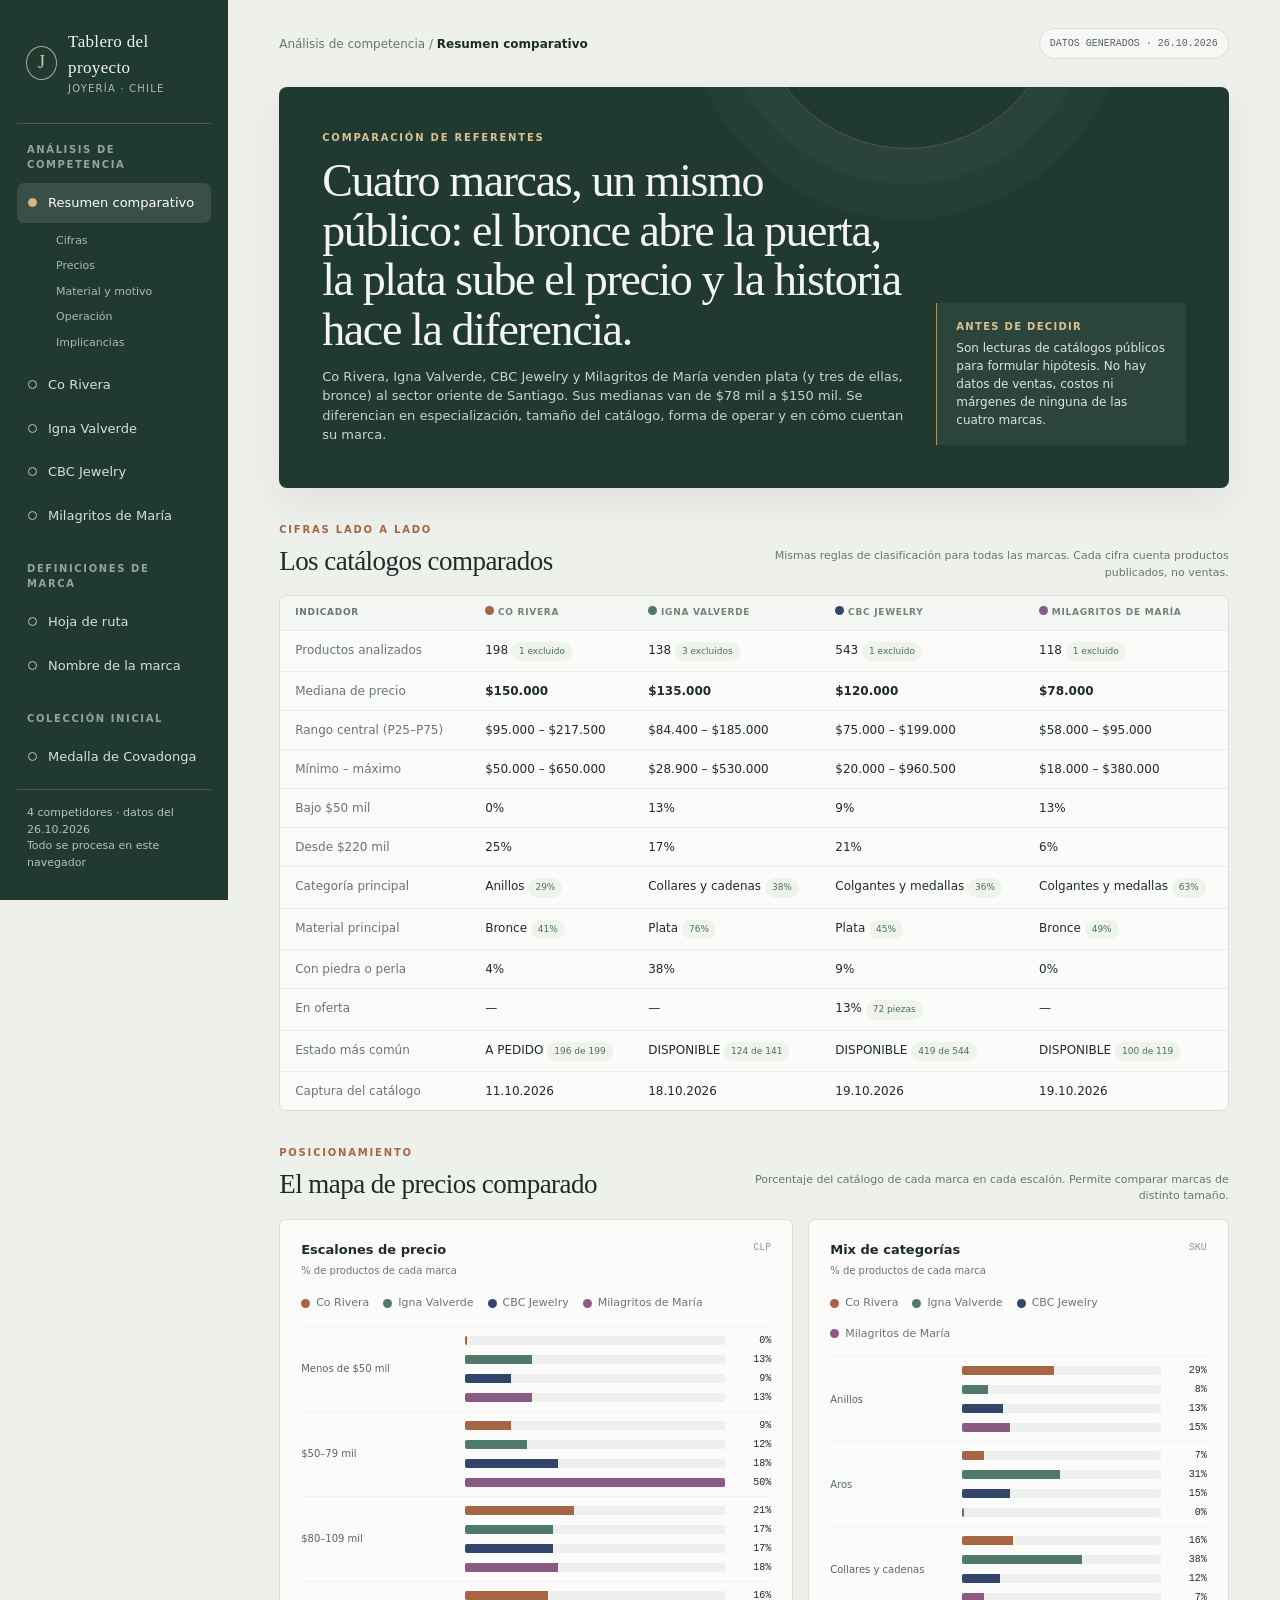
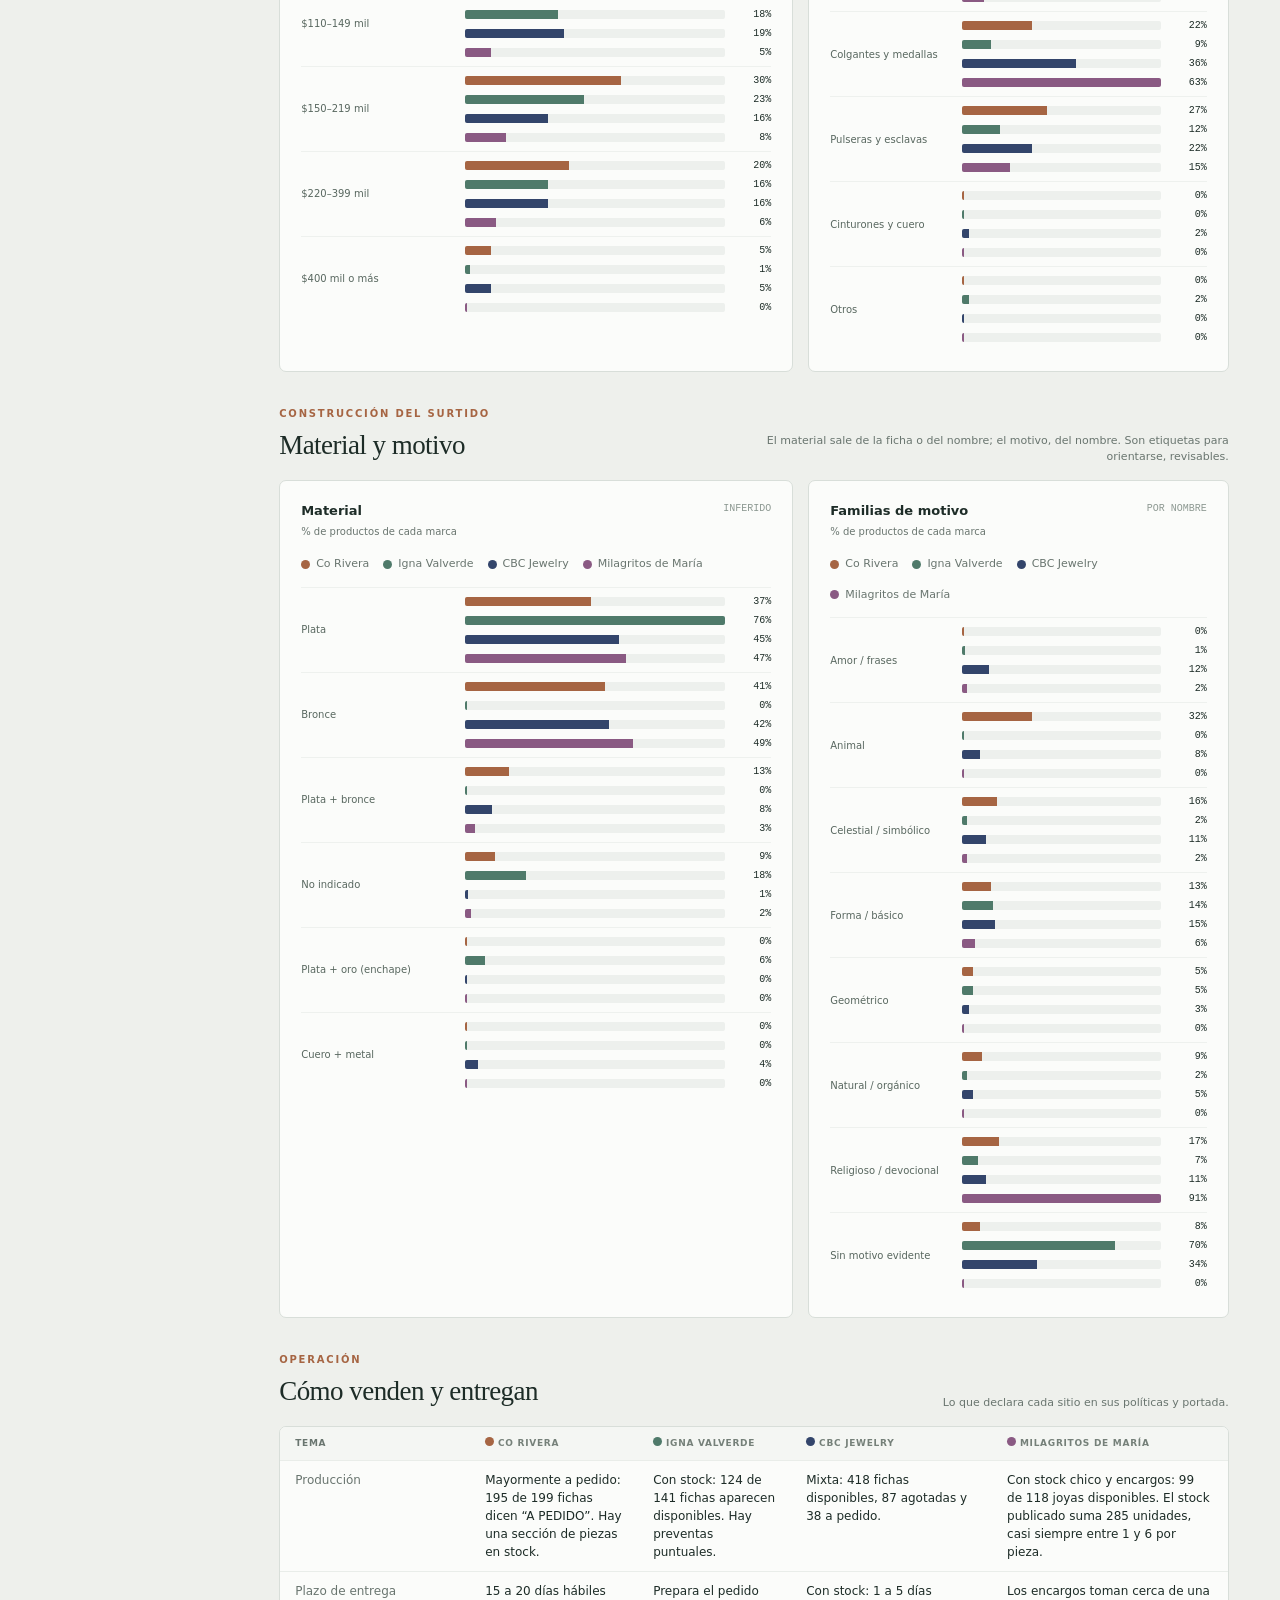
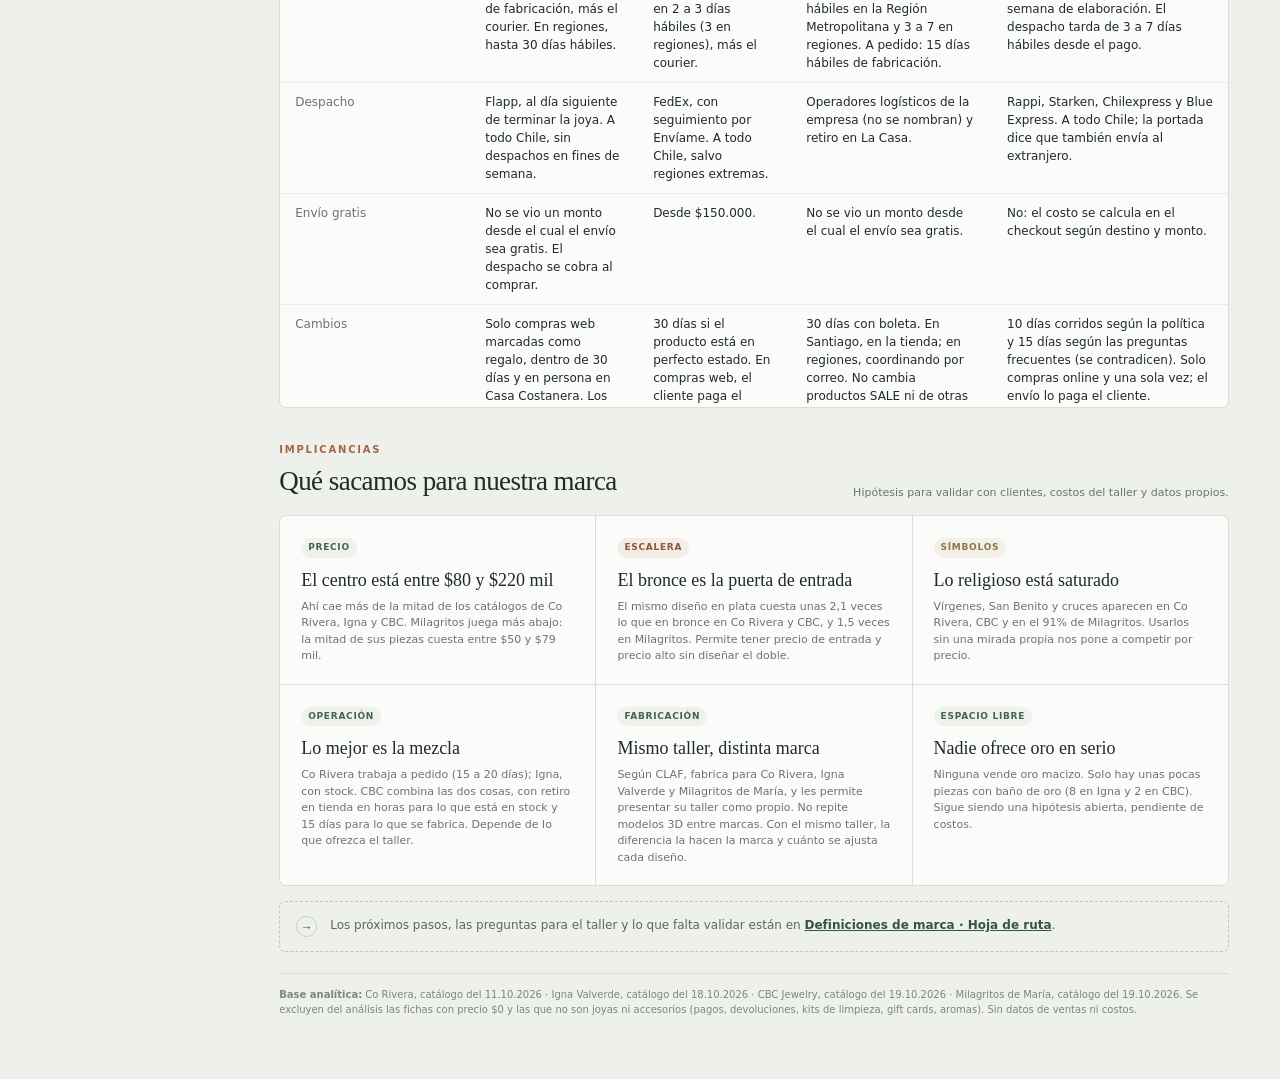
==== commit aa9b66f1: "Registrar el nombre Pili Trespalacios, el dominio y un registro de gastos Los socios eligieron Pili " ====
--- a/docs/dashboard.html
+++ b/docs/dashboard.html
@@ -28,7 +28,8 @@
     a { color: inherit; }
     :focus-visible { outline: 3px solid var(--bronze); outline-offset: 3px; }
     .shell { min-height: 100vh; display: grid; grid-template-columns: 228px minmax(0,1fr); }
-    .rail { position: sticky; top: 0; height: 100vh; padding: 25px 17px; display: flex; flex-direction: column; background: var(--forest); color: #f3f5f1; }
+    /* La barra se desplaza sola cuando sus hojas no caben en la altura de la pantalla. */
+    .rail { position: sticky; top: 0; height: 100vh; padding: 25px 17px; display: flex; flex-direction: column; overflow-y: auto; overscroll-behavior: contain; scrollbar-width: thin; scrollbar-color: rgba(255,255,255,.25) transparent; background: var(--forest); color: #f3f5f1; }
     .brand { display: flex; gap: 11px; align-items: center; padding: 4px 9px 27px; border-bottom: 1px solid rgba(255,255,255,.17); }
     .seal { width: 34px; height: 34px; display: grid; place-items: center; border: 1px solid rgba(225,235,227,.65); border-radius: 50%; color: #d8c9a9; font-family: var(--serif); font-size: 18px; }
     .brand strong { display: block; font-family: var(--serif); font-size: 17px; font-weight: 500; letter-spacing: .02em; }
@@ -218,9 +219,10 @@
       .rail { position: static; height: auto; padding: 12px 16px; }
       .brand { padding: 0 3px 11px; border: 0; }
       .rail-label, .rail-bottom, .nav-sub { display: none; }
-      .rail nav { display: flex; gap: 4px; overflow-x: auto; scrollbar-width: none; }
-      .rail nav::-webkit-scrollbar { display: none; }
-      .nav-link { flex: 0 0 auto; padding: 8px 10px; font-size: 12px; }
+      /* En el celular las hojas se acomodan en varias filas, para que se vean todas sin deslizar. */
+      .rail { overflow: visible; }
+      .rail nav { display: flex; flex-wrap: wrap; gap: 4px; }
+      .nav-link { flex: 0 0 auto; padding: 7px 10px; border: 1px solid rgba(255,255,255,.14); font-size: 12px; }
       main { padding: 18px 16px 42px; }
       .topline { align-items: start; flex-direction: column; margin-bottom: 18px; }
       .hero { padding: 23px 20px; }
@@ -325,7 +327,7 @@
     </main>
   </div>
   <!-- DATOS:INICIO (lo escribe generar_dashboard.py; no editar a mano) -->
-  <script>window.REFERENTES = {"generado":"2026-10-19","resumen":{"titular":"Cuatro marcas, un mismo público: el bronce abre la puerta, la plata sube el precio y la historia hace la diferencia.","bajada":"Co Rivera, Igna Valverde, CBC Jewelry y Milagritos de María venden plata (y tres de ellas, bronce) al sector oriente de Santiago. Sus medianas van de $78 mil a $150 mil. Se diferencian en especialización, tamaño del catálogo, forma de operar y en cómo cuentan su marca.","nota":"Son lecturas de catálogos públicos para formular hipótesis. No hay datos de ventas, costos ni márgenes de ninguna de las cuatro marcas.","conclusiones":[{"tag":"Precio","titulo":"El centro está entre $80 y $220 mil","texto":"Ahí cae más de la mitad de los catálogos de Co Rivera, Igna y CBC. Milagritos juega más abajo: la mitad de sus piezas cuesta entre $50 y $79 mil."},{"tag":"Escalera","titulo":"El bronce es la puerta de entrada","texto":"El mismo diseño en plata cuesta unas 2,1 veces lo que en bronce en Co Rivera y CBC, y 1,5 veces en Milagritos. Permite tener precio de entrada y precio alto sin diseñar el doble."},{"tag":"Símbolos","titulo":"Lo religioso está saturado","texto":"Vírgenes, San Benito y cruces aparecen en Co Rivera, CBC y en el 91% de Milagritos. Usarlos sin una mirada propia nos pone a competir por precio."},{"tag":"Operación","titulo":"Lo mejor es la mezcla","texto":"Co Rivera trabaja a pedido (15 a 20 días); Igna, con stock. CBC combina las dos cosas, con retiro en tienda en horas para lo que está en stock y 15 días para lo que se fabrica. Depende de lo que ofrezca el taller."},{"tag":"Fabricación","titulo":"Mismo taller, distinta marca","texto":"Según CLAF, fabrica para Co Rivera, Igna Valverde y Milagritos de María, y les permite presentar su taller como propio. No repite modelos 3D entre marcas. Con el mismo taller, la diferencia la hacen la marca y cuánto se ajusta cada diseño."},{"tag":"Espacio libre","titulo":"Nadie ofrece oro en serio","texto":"Ninguna vende oro macizo. Solo hay unas pocas piezas con baño de oro (8 en Igna y 2 en CBC). Sigue siendo una hipótesis abierta, pendiente de costos."}],"temas_modelo":[["produccion","Producción"],["plazo_entrega","Plazo de entrega"],["despacho","Despacho"],["envio_gratis","Envío gratis"],["cambios","Cambios"],["garantia","Garantía"],["venta_fisica","Venta física"],["captacion","Captación"],["plataforma","Plataforma"]]},"competidores":[{"nombre":"Co Rivera","orden":1,"color":"#a66543","sitio":"https://corivera.cl/","captura_catalogo":"2026-10-11","revision_cualitativa":"2026-10-18","metodo":"Catálogo recorrido página por página en la colección pública (las consultas directas al listado JSON dieron 403 y no se intentó eludirlas). Material deducido del nombre del producto. Detalle en fuentes-y-limites.md.","excluir":["Co Rivera"],"titular":"La densidad está en el tramo medio; la diferencia se juega en la propuesta.","bajada":"El catálogo público concentra muchas piezas entre $80.000 y $219.999. Trabaja plata, bronce y combinaciones de ambos, con símbolos religiosos, animales y celestiales, y casi todo se hace a pedido.","nota":"Es la referencia de marca número uno del proyecto. Usa este rango como referencia competitiva, no como prueba de demanda ni de margen: la captura no incluye ventas ni costos.","ficha":[{"tema":"Propuesta","texto":"Joyas y accesorios hechos a mano en Chile, en bronce y plata. La portada separa las piezas que están en stock de las que se hacen a pedido en su taller."},{"tema":"Lenguaje de producto","texto":"Símbolos con significado: vírgenes, San Benito, cruces, pumas, águilas, leones, estrellas y herraduras. Muchas piezas existen en bronce y en plata, y también hay combinaciones de ambos."},{"tema":"Escalera de precio","texto":"En 30 piezas que se venden en las dos versiones, la de plata cuesta unas dos veces lo que la de bronce (mediana: 2,1 veces). El bronce funciona como puerta de entrada al mismo diseño."},{"tema":"Venta física","texto":"Tienda propia en el mall Casa Costanera (Av. Nueva Costanera 3900, Vitacura, primer piso). Ahí se retiran pedidos y se hacen los cambios."},{"tema":"Comunicación","texto":"Instagram, Facebook y TikTok @coriverajoyas. Campañas con descuento por volumen: por ejemplo, el Cyber de octubre daba hasta 15% en la segunda joya."}],"modelo":{"produccion":"Mayormente a pedido: 195 de 199 fichas dicen “A PEDIDO”. Hay una sección de piezas en stock.","plazo_entrega":"15 a 20 días hábiles de fabricación, más el courier. En regiones, hasta 30 días hábiles.","despacho":"Flapp, al día siguiente de terminar la joya. A todo Chile, sin despachos en fines de semana.","envio_gratis":"No se vio un monto desde el cual el envío sea gratis. El despacho se cobra al comprar.","cambios":"Solo compras web marcadas como regalo, dentro de 30 días y en persona en Casa Costanera. Los aros no tienen cambio.","garantia":"No se encontró una política de garantía específica en las páginas revisadas.","venta_fisica":"Tienda propia en Casa Costanera, Vitacura.","plataforma":"Shopify.","captacion":"Pop-up con descuento en la primera compra (visto el 23-09, pedía la fecha de cumpleaños) y campañas como el Cyber."},"implicancias":[{"tag":"Mix","titulo":"Probar foco antes de amplitud","texto":"El referente mantiene cerca de 200 fichas. Para un lanzamiento pequeño, un surtido acotado puede reducir el inventario y la complejidad de fabricación."},{"tag":"Precio","titulo":"Usar el material como escalera","texto":"El mismo diseño en bronce y en plata permite tener precio de entrada y precio alto sin diseñar el doble. Hay que validarlo con los costos del taller."},{"tag":"Diferenciación","titulo":"Elegir códigos propios","texto":"La plata, el bronce y los símbolos religiosos son códigos compartidos, incluso con Milagritos de María. La oportunidad está en una historia, forma o experiencia que la marca pueda sostener."}],"observaciones":["Según CLAF, es una de las marcas para las que fabrica. CLAF permite que sus clientes presenten el taller como propio; por eso el sitio habla de “nuestro taller”.","A pedido no significa que se venda mucho: los 3 agotados solo muestran el estado publicado.","El plazo de 15 a 20 días hábiles es una debilidad frente a una marca con stock, sobre todo para regalos de último minuto. Co Rivera lo compensa con su tienda física y la nueva sección “en stock”.","Los cambios solo se aceptan para regalos y en persona, lo que obliga a ir a Vitacura. Es una política poco amable con clientes de regiones."],"slug":"co-rivera","productos":[{"producto":"Anillo abeja plata","precio":310000,"precio_max":310000,"precio_antes":0,"estado":"A PEDIDO","url":"https://corivera.cl/products/anillo-abeja-plata","categoria":"Anillos","material":"Plata","piedra":false,"motivo":"Animal","publicado":"","incluido":true},{"producto":"Anillo águila plata ajustable","precio":110000,"precio_max":110000,"precio_antes":0,"estado":"A PEDIDO","url":"https://corivera.cl/products/anillo-aguila-plata","categoria":"Anillos","material":"Plata","piedra":false,"motivo":"Animal","publicado":"","incluido":true},{"producto":"Anillo Alas Bronce","precio":90000,"precio_max":90000,"precio_antes":0,"estado":"A PEDIDO","url":"https://corivera.cl/products/anillo-alas-bronce","categoria":"Anillos","material":"Bronce","piedra":false,"motivo":"Natural / orgánico","publicado":"","incluido":true},{"producto":"Anillo alas plata","precio":120000,"precio_max":120000,"precio_antes":0,"estado":"A PEDIDO","url":"https://corivera.cl/products/anillo-alas-plata","categoria":"Anillos","material":"Plata","piedra":false,"motivo":"Natural / orgánico","publicado":"","incluido":true},{"producto":"Anillo argolla flor bronce","precio":85000,"precio_max":85000,"precio_antes":0,"estado":"A PEDIDO","url":"https://corivera.cl/products/rosa-bronce","categoria":"Anillos","material":"Bronce","piedra":false,"motivo":"Natural / orgánico","publicado":"","incluido":true},{"producto":"Anillo argolla puma plata","precio":110000,"precio_max":110000,"precio_antes":0,"estado":"A PEDIDO","url":"https://corivera.cl/products/anillo-puma-plata-1","categoria":"Anillos","material":"Plata","piedra":false,"motivo":"Animal","publicado":"","incluido":true},{"producto":"Anillo bombé estrella bronce:","precio":90000,"precio_max":90000,"precio_antes":0,"estado":"A PEDIDO","url":"https://corivera.cl/products/anillo-bombe-estrella-bronce","categoria":"Anillos","material":"Bronce","piedra":false,"motivo":"Celestial / simbólico","publicado":"","incluido":true},{"producto":"Anillo bombé plata ajustable","precio":210000,"precio_max":210000,"precio_antes":0,"estado":"A PEDIDO","url":"https://corivera.cl/products/anillo-bombe-plata","categoria":"Anillos","material":"Plata","piedra":false,"motivo":"Forma / básico","publicado":"","incluido":true},{"producto":"Anillo bronce estrella plata chevalier","precio":90000,"precio_max":90000,"precio_antes":0,"estado":"A PEDIDO","url":"https://corivera.cl/products/anillo-puma-tubular-plata-machacado-copia","categoria":"Anillos","material":"Plata + bronce","piedra":false,"motivo":"Celestial / simbólico","publicado":"","incluido":true},{"producto":"Anillo carnero bronce","precio":95000,"precio_max":95000,"precio_antes":0,"estado":"A PEDIDO","url":"https://corivera.cl/products/anillo-carnero","categoria":"Anillos","material":"Bronce","piedra":false,"motivo":"Animal","publicado":"","incluido":true},{"producto":"Anillo carnero plata","precio":220000,"precio_max":220000,"precio_antes":0,"estado":"A PEDIDO","url":"https://corivera.cl/products/anillo-carnero-plata","categoria":"Anillos","material":"Plata","piedra":false,"motivo":"Animal","publicado":"","incluido":true},{"producto":"Anillo chevalier flor de lis plata","precio":165000,"precio_max":165000,"precio_antes":0,"estado":"A PEDIDO","url":"https://corivera.cl/products/anillo-detente-plata-copia","categoria":"Anillos","material":"Plata","piedra":false,"motivo":"Natural / orgánico","publicado":"","incluido":true},{"producto":"Anillo chevalier San Benito bronce","precio":95000,"precio_max":95000,"precio_antes":0,"estado":"A PEDIDO","url":"https://corivera.cl/products/chevalier-san-benito","categoria":"Anillos","material":"Bronce","piedra":false,"motivo":"Religioso / devocional","publicado":"","incluido":true},{"producto":"Anillo Chevalier San Benito plata","precio":150000,"precio_max":150000,"precio_antes":0,"estado":"A PEDIDO","url":"https://corivera.cl/products/chevalier-san-benito-copia","categoria":"Anillos","material":"Plata","piedra":false,"motivo":"Religioso / devocional","publicado":"","incluido":true},{"producto":"Anillo chevalier Virgen de los rayos","precio":95000,"precio_max":95000,"precio_antes":0,"estado":"A PEDIDO","url":"https://corivera.cl/products/anillo-chevalier-virgen-de-los-rayos","categoria":"Anillos","material":"No indicado","piedra":false,"motivo":"Religioso / devocional","publicado":"","incluido":true},{"producto":"Anillo Co Bronce estrella plata","precio":150000,"precio_max":150000,"precio_antes":0,"estado":"A PEDIDO","url":"https://corivera.cl/products/anillo-co-bronce-estrella-plata","categoria":"Anillos","material":"Plata + bronce","piedra":false,"motivo":"Celestial / simbólico","publicado":"","incluido":true},{"producto":"Anillo Co Plata estrella bronce","precio":220000,"precio_max":220000,"precio_antes":0,"estado":"A PEDIDO","url":"https://corivera.cl/products/anillo-co-plata-estrella-bronce","categoria":"Anillos","material":"Plata + bronce","piedra":false,"motivo":"Celestial / simbólico","publicado":"","incluido":true},{"producto":"Anillo Co plata estrella plata","precio":210000,"precio_max":210000,"precio_antes":0,"estado":"A PEDIDO","url":"https://corivera.cl/products/anillo-co-estrella-plata","categoria":"Anillos","material":"Plata","piedra":false,"motivo":"Celestial / simbólico","publicado":"","incluido":true},{"producto":"Anillo de onix rectangular bronce","precio":150000,"precio_max":150000,"precio_antes":0,"estado":"A PEDIDO","url":"https://corivera.cl/products/anillo-de-onix-bronce","categoria":"Anillos","material":"Bronce","piedra":true,"motivo":"Geométrico","publicado":"","incluido":true},{"producto":"Anillo detente bronce","precio":75000,"precio_max":75000,"precio_antes":0,"estado":"A PEDIDO","url":"https://corivera.cl/products/anillo-plata-estrella-bronce-chevalier-copia","categoria":"Anillos","material":"Bronce","piedra":false,"motivo":"Religioso / devocional","publicado":"","incluido":true},{"producto":"Anillo detente plata","precio":160000,"precio_max":160000,"precio_antes":0,"estado":"A PEDIDO","url":"https://corivera.cl/products/anillo-detente-bronce-copia","categoria":"Anillos","material":"Plata","piedra":false,"motivo":"Religioso / devocional","publicado":"","incluido":true},{"producto":"Anillo flor de Lis bronce","precio":85000,"precio_max":85000,"precio_antes":0,"estado":"A PEDIDO","url":"https://corivera.cl/products/anillo-flor-de-lis-bronce","categoria":"Anillos","material":"Bronce","piedra":false,"motivo":"Natural / orgánico","publicado":"","incluido":true},{"producto":"Anillo hoja bronce ajustable","precio":65000,"precio_max":65000,"precio_antes":0,"estado":"A PEDIDO","url":"https://corivera.cl/products/anillo-hoja-bronce-ajustable","categoria":"Anillos","material":"Bronce","piedra":false,"motivo":"Natural / orgánico","publicado":"","incluido":true},{"producto":"Anillo Leon bronce","precio":120000,"precio_max":120000,"precio_antes":0,"estado":"A PEDIDO","url":"https://corivera.cl/products/anillo-leon","categoria":"Anillos","material":"Bronce","piedra":false,"motivo":"Animal","publicado":"","incluido":true},{"producto":"Anillo leon plata","precio":220000,"precio_max":220000,"precio_antes":0,"estado":"A PEDIDO","url":"https://corivera.cl/products/copia-de-anillo-leon-bronce","categoria":"Anillos","material":"Plata","piedra":false,"motivo":"Animal","publicado":"","incluido":true},{"producto":"Anillo machacado bronce L","precio":95000,"precio_max":95000,"precio_antes":0,"estado":"A PEDIDO","url":"https://corivera.cl/products/anillo-machacado-bronce","categoria":"Anillos","material":"Bronce","piedra":false,"motivo":"Forma / básico","publicado":"","incluido":true},{"producto":"Anillo Machacado plata L","precio":220000,"precio_max":220000,"precio_antes":0,"estado":"A PEDIDO","url":"https://corivera.cl/products/anillo-machacado-plata-l","categoria":"Anillos","material":"Plata","piedra":false,"motivo":"Forma / básico","publicado":"","incluido":true},{"producto":"Anillo machacado puma bronce","precio":120000,"precio_max":120000,"precio_antes":0,"estado":"A PEDIDO","url":"https://corivera.cl/products/anillo-machacado-puma-bronce","categoria":"Anillos","material":"Bronce","piedra":false,"motivo":"Animal","publicado":"","incluido":true},{"producto":"Anillo meñique bronce estrella bronce","precio":85000,"precio_max":85000,"precio_antes":0,"estado":"A PEDIDO","url":"https://corivera.cl/products/anillo-estrella-s-bronce","categoria":"Anillos","material":"Bronce","piedra":false,"motivo":"Celestial / simbólico","publicado":"","incluido":true},{"producto":"Anillo meñique Leon bronce","precio":75000,"precio_max":75000,"precio_antes":0,"estado":"A PEDIDO","url":"https://corivera.cl/products/anillo-menique-leon-plata-copia","categoria":"Anillos","material":"Bronce","piedra":false,"motivo":"Animal","publicado":"","incluido":true},{"producto":"Anillo meñique Leon plata","precio":140000,"precio_max":140000,"precio_antes":0,"estado":"A PEDIDO","url":"https://corivera.cl/products/chevalier-leon-plata","categoria":"Anillos","material":"Plata","piedra":false,"motivo":"Animal","publicado":"","incluido":true},{"producto":"Anillo nudo bronce","precio":95000,"precio_max":95000,"precio_antes":0,"estado":"A PEDIDO","url":"https://corivera.cl/products/anillo-nudo","categoria":"Anillos","material":"Bronce","piedra":false,"motivo":"Forma / básico","publicado":"","incluido":true},{"producto":"Anillo nudo plata","precio":220000,"precio_max":220000,"precio_antes":0,"estado":"A PEDIDO","url":"https://corivera.cl/products/anillo-nudo-bronce-copia","categoria":"Anillos","material":"Plata","piedra":false,"motivo":"Forma / básico","publicado":"","incluido":true},{"producto":"Anillo onix cuadrado bronce","precio":150000,"precio_max":150000,"precio_antes":0,"estado":"A PEDIDO","url":"https://corivera.cl/products/anillo-onix-cuadrado","categoria":"Anillos","material":"Bronce","piedra":true,"motivo":"Geométrico","publicado":"","incluido":true},{"producto":"Anillo onix cuadrado plata","precio":385000,"precio_max":385000,"precio_antes":0,"estado":"A PEDIDO","url":"https://corivera.cl/products/anillo-onix-cuadrado-copia","categoria":"Anillos","material":"Plata","piedra":true,"motivo":"Geométrico","publicado":"","incluido":true},{"producto":"Anillo plata estrella bronce chevalier","precio":135000,"precio_max":135000,"precio_antes":0,"estado":"A PEDIDO","url":"https://corivera.cl/products/anillo-bronce-estrella-plata-chevalier-copia","categoria":"Anillos","material":"Plata + bronce","piedra":false,"motivo":"Celestial / simbólico","publicado":"","incluido":true},{"producto":"Anillo puma bronce","precio":90000,"precio_max":90000,"precio_antes":0,"estado":"A PEDIDO","url":"https://corivera.cl/products/anillo-puma-bronce-1","categoria":"Anillos","material":"Bronce","piedra":false,"motivo":"Animal","publicado":"","incluido":true},{"producto":"Anillo puma tubular bronce","precio":95000,"precio_max":95000,"precio_antes":0,"estado":"A PEDIDO","url":"https://corivera.cl/products/anillo-bronce-tubular","categoria":"Anillos","material":"Bronce","piedra":false,"motivo":"Animal","publicado":"","incluido":true},{"producto":"Anillo puma tubular plata machacado","precio":280000,"precio_max":280000,"precio_antes":0,"estado":"A PEDIDO","url":"https://corivera.cl/products/anillo-puma-tubular-bronce-machacado-copia","categoria":"Anillos","material":"Plata","piedra":false,"motivo":"Animal","publicado":"","incluido":true},{"producto":"Anillo San Benito Bronce","precio":120000,"precio_max":120000,"precio_antes":0,"estado":"A PEDIDO","url":"https://corivera.cl/products/anillo-san-benito-bronce","categoria":"Anillos","material":"Bronce","piedra":false,"motivo":"Religioso / devocional","publicado":"","incluido":true},{"producto":"Anillo San Benito Plata","precio":250000,"precio_max":250000,"precio_antes":0,"estado":"A PEDIDO","url":"https://corivera.cl/products/anillo-san-benito-plata","categoria":"Anillos","material":"Plata","piedra":false,"motivo":"Religioso / devocional","publicado":"","incluido":true},{"producto":"Anillo sello - Letras plata","precio":95000,"precio_max":95000,"precio_antes":0,"estado":"A PEDIDO","url":"https://corivera.cl/products/anillo-sello-letras","categoria":"Anillos","material":"Plata","piedra":false,"motivo":"Forma / básico","publicado":"","incluido":true},{"producto":"Anillo sello bronce estrella plata","precio":150000,"precio_max":150000,"precio_antes":0,"estado":"A PEDIDO","url":"https://corivera.cl/products/anillo-sello-bronce-estrella-plata","categoria":"Anillos","material":"Plata + bronce","piedra":false,"motivo":"Celestial / simbólico","publicado":"","incluido":true},{"producto":"Anillo sello búfalo","precio":220000,"precio_max":220000,"precio_antes":0,"estado":"A PEDIDO","url":"https://corivera.cl/products/anillo-sello-bufalo","categoria":"Anillos","material":"No indicado","piedra":false,"motivo":"Animal","publicado":"","incluido":true},{"producto":"Anillo sello estrella plata","precio":220000,"precio_max":220000,"precio_antes":0,"estado":"A PEDIDO","url":"https://corivera.cl/products/anillo-sello-estrella-plata","categoria":"Anillos","material":"Plata","piedra":false,"motivo":"Celestial / simbólico","publicado":"","incluido":true},{"producto":"anillo tachas bronce","precio":75000,"precio_max":75000,"precio_antes":0,"estado":"A PEDIDO","url":"https://corivera.cl/products/anillo-tuerca-bronce","categoria":"Anillos","material":"Bronce","piedra":false,"motivo":"Forma / básico","publicado":"","incluido":true},{"producto":"Anillo tachas plata","precio":175000,"precio_max":175000,"precio_antes":0,"estado":"A PEDIDO","url":"https://corivera.cl/products/anillo-tuerca","categoria":"Anillos","material":"Plata","piedra":false,"motivo":"Forma / básico","publicado":"","incluido":true},{"producto":"Anillo tres vueltas plata","precio":120000,"precio_max":120000,"precio_antes":0,"estado":"A PEDIDO","url":"https://corivera.cl/products/anillo-tres-vueltas-plata","categoria":"Anillos","material":"Plata","piedra":false,"motivo":"Sin motivo evidente","publicado":"","incluido":true},{"producto":"Anillo tubular bronce liso","precio":110000,"precio_max":110000,"precio_antes":0,"estado":"A PEDIDO","url":"https://corivera.cl/products/anillo-puma-tubular-bronce-copia","categoria":"Anillos","material":"Bronce","piedra":false,"motivo":"Forma / básico","publicado":"","incluido":true},{"producto":"Anillo tubular flor bronce","precio":95000,"precio_max":95000,"precio_antes":0,"estado":"A PEDIDO","url":"https://corivera.cl/products/copia-de-anillo-bronce-tubular","categoria":"Anillos","material":"Bronce","piedra":false,"motivo":"Natural / orgánico","publicado":"","incluido":true},{"producto":"Anillo Virgen de Guadalupe S","precio":130000,"precio_max":130000,"precio_antes":0,"estado":"A PEDIDO","url":"https://corivera.cl/products/anillo-virgen-de-guadalupe-s","categoria":"Anillos","material":"No indicado","piedra":false,"motivo":"Religioso / devocional","publicado":"","incluido":true},{"producto":"Anillo virgen de los rayos bronce","precio":95000,"precio_max":95000,"precio_antes":0,"estado":"A PEDIDO","url":"https://corivera.cl/products/anillo-de-virgen-bronce","categoria":"Anillos","material":"Bronce","piedra":false,"motivo":"Religioso / devocional","publicado":"","incluido":true},{"producto":"Anillo Virgen de los rayos plata","precio":280000,"precio_max":280000,"precio_antes":0,"estado":"A PEDIDO","url":"https://corivera.cl/products/anillo-virgen-de-guadalupe-xl","categoria":"Anillos","material":"Plata","piedra":false,"motivo":"Religioso / devocional","publicado":"","incluido":true},{"producto":"Anillo Virgen de los rayos Plata","precio":160000,"precio_max":160000,"precio_antes":0,"estado":"A PEDIDO","url":"https://corivera.cl/products/anillo-virgen-de-los-rayos-plata","categoria":"Anillos","material":"Plata","piedra":false,"motivo":"Religioso / devocional","publicado":"","incluido":true},{"producto":"Anillos puma ajustables","precio":85000,"precio_max":85000,"precio_antes":0,"estado":"A PEDIDO","url":"https://corivera.cl/products/anillo-puma-bronce","categoria":"Anillos","material":"No indicado","piedra":false,"motivo":"Animal","publicado":"","incluido":true},{"producto":"Argolla lisa bronce","precio":55000,"precio_max":55000,"precio_antes":0,"estado":"A PEDIDO","url":"https://corivera.cl/products/anillo-liso-bronce","categoria":"Anillos","material":"Bronce","piedra":false,"motivo":"Forma / básico","publicado":"","incluido":true},{"producto":"Argolla lisa plata","precio":115000,"precio_max":115000,"precio_antes":0,"estado":"A PEDIDO","url":"https://corivera.cl/products/esclava-tubular","categoria":"Anillos","material":"Plata","piedra":false,"motivo":"Forma / básico","publicado":"","incluido":true},{"producto":"Aros Abeja","precio":75000,"precio_max":75000,"precio_antes":0,"estado":"A PEDIDO","url":"https://corivera.cl/products/aros-abeja","categoria":"Aros","material":"No indicado","piedra":false,"motivo":"Animal","publicado":"","incluido":true},{"producto":"Aros flor bronce","precio":75000,"precio_max":75000,"precio_antes":0,"estado":"A PEDIDO","url":"https://corivera.cl/products/aros-flor-bronce","categoria":"Aros","material":"Bronce","piedra":false,"motivo":"Natural / orgánico","publicado":"","incluido":true},{"producto":"Aros flor plata","precio":120000,"precio_max":120000,"precio_antes":0,"estado":"A PEDIDO","url":"https://corivera.cl/products/aros-flor-plata","categoria":"Aros","material":"Plata","piedra":false,"motivo":"Natural / orgánico","publicado":"","incluido":true},{"producto":"Aros León bronce","precio":120000,"precio_max":120000,"precio_antes":0,"estado":"A PEDIDO","url":"https://corivera.cl/products/aros-bronce-leon","categoria":"Aros","material":"Bronce","piedra":false,"motivo":"Animal","publicado":"","incluido":true},{"producto":"Aros León plata","precio":180000,"precio_max":180000,"precio_antes":0,"estado":"A PEDIDO","url":"https://corivera.cl/products/aros-plata-leon","categoria":"Aros","material":"Plata","piedra":false,"motivo":"Animal","publicado":"","incluido":true},{"producto":"Aros órbita bronce","precio":120000,"precio_max":120000,"precio_antes":0,"estado":"A PEDIDO","url":"https://corivera.cl/products/aros-orbita-bronce","categoria":"Aros","material":"Bronce","piedra":false,"motivo":"Celestial / simbólico","publicado":"","incluido":true},{"producto":"Aros plata media luna","precio":120000,"precio_max":120000,"precio_antes":0,"estado":"A PEDIDO","url":"https://corivera.cl/products/aros-plata-media-luna","categoria":"Aros","material":"Plata","piedra":false,"motivo":"Celestial / simbólico","publicado":"","incluido":true},{"producto":"Aros puma argolla plata","precio":170000,"precio_max":170000,"precio_antes":0,"estado":"A PEDIDO","url":"https://corivera.cl/products/jaguar-loop","categoria":"Aros","material":"Plata","piedra":false,"motivo":"Animal","publicado":"","incluido":true},{"producto":"Aros puma bronce","precio":75000,"precio_max":75000,"precio_antes":0,"estado":"A PEDIDO","url":"https://corivera.cl/products/aros-puma-bronce","categoria":"Aros","material":"Bronce","piedra":false,"motivo":"Animal","publicado":"","incluido":true},{"producto":"Aros puma bronce argolla","precio":110000,"precio_max":110000,"precio_antes":0,"estado":"A PEDIDO","url":"https://corivera.cl/products/aros-puma-bronce-argolla","categoria":"Aros","material":"Bronce","piedra":false,"motivo":"Animal","publicado":"","incluido":true},{"producto":"Aros puma bronce argolla plata","precio":150000,"precio_max":150000,"precio_antes":0,"estado":"A PEDIDO","url":"https://corivera.cl/products/aros-puma-bronce-argolla-plata","categoria":"Aros","material":"Plata + bronce","piedra":false,"motivo":"Animal","publicado":"","incluido":true},{"producto":"Aros puma plata","precio":110000,"precio_max":110000,"precio_antes":0,"estado":"A PEDIDO","url":"https://corivera.cl/products/aros-puma","categoria":"Aros","material":"Plata","piedra":false,"motivo":"Animal","publicado":"","incluido":true},{"producto":"Aros triángulo plata","precio":220000,"precio_max":220000,"precio_antes":0,"estado":"A PEDIDO","url":"https://corivera.cl/products/aros-triangulo","categoria":"Aros","material":"Plata","piedra":false,"motivo":"Geométrico","publicado":"","incluido":true},{"producto":"Cacho de Jabalí león","precio":180000,"precio_max":180000,"precio_antes":0,"estado":"A PEDIDO","url":"https://corivera.cl/products/cacho-de-jabali-leon","categoria":"Colgantes y medallas","material":"No indicado","piedra":false,"motivo":"Animal","publicado":"","incluido":true},{"producto":"Cadena Dominga","precio":175000,"precio_max":175000,"precio_antes":0,"estado":"A PEDIDO","url":"https://corivera.cl/products/cadena-dominga-1","categoria":"Collares y cadenas","material":"No indicado","piedra":false,"motivo":"Forma / básico","publicado":"","incluido":true},{"producto":"Cadena eslabón cuadrado bronce","precio":175000,"precio_max":175000,"precio_antes":0,"estado":"A PEDIDO","url":"https://corivera.cl/products/cadena-eslabon-cuadrado-bronce","categoria":"Collares y cadenas","material":"Bronce","piedra":false,"motivo":"Geométrico","publicado":"","incluido":true},{"producto":"Cadena Eslabones Plata","precio":350000,"precio_max":350000,"precio_antes":0,"estado":"A PEDIDO","url":"https://corivera.cl/products/collar-eslabones-plata","categoria":"Collares y cadenas","material":"Plata","piedra":false,"motivo":"Forma / básico","publicado":"","incluido":true},{"producto":"Cadena grumet bronce","precio":210000,"precio_max":210000,"precio_antes":0,"estado":"A PEDIDO","url":"https://corivera.cl/products/collar-grumet-bronce","categoria":"Collares y cadenas","material":"Bronce","piedra":false,"motivo":"Forma / básico","publicado":"","incluido":true},{"producto":"Cadena media caña bronce","precio":95000,"precio_max":95000,"precio_antes":0,"estado":"A PEDIDO","url":"https://corivera.cl/products/media-cana-bronce","categoria":"Collares y cadenas","material":"Bronce","piedra":false,"motivo":"Forma / básico","publicado":"","incluido":true},{"producto":"Cadena media caña bronce + Colgante de Virgen","precio":230000,"precio_max":230000,"precio_antes":0,"estado":"A PEDIDO","url":"https://corivera.cl/products/cadena-media-cana-bronce-copia","categoria":"Collares y cadenas","material":"Bronce","piedra":false,"motivo":"Religioso / devocional","publicado":"","incluido":true},{"producto":"Cadena media caña plata","precio":350000,"precio_max":350000,"precio_antes":0,"estado":"A PEDIDO","url":"https://corivera.cl/products/cadena-media-cana-plata","categoria":"Collares y cadenas","material":"Plata","piedra":false,"motivo":"Forma / básico","publicado":"","incluido":true},{"producto":"Cadena rolo bronce","precio":170000,"precio_max":170000,"precio_antes":0,"estado":"A PEDIDO","url":"https://corivera.cl/products/cadena-eslabones-bronce","categoria":"Collares y cadenas","material":"Bronce","piedra":false,"motivo":"Forma / básico","publicado":"","incluido":true},{"producto":"Candado CO bronce","precio":110000,"precio_max":110000,"precio_antes":0,"estado":"A PEDIDO","url":"https://corivera.cl/products/candado-co","categoria":"Colgantes y medallas","material":"Bronce","piedra":false,"motivo":"Celestial / simbólico","publicado":"","incluido":true},{"producto":"Choker liso bolas bronce","precio":105000,"precio_max":105000,"precio_antes":0,"estado":"A PEDIDO","url":"https://corivera.cl/products/chocker-liso-bolas-bronce","categoria":"Collares y cadenas","material":"Bronce","piedra":false,"motivo":"Geométrico","publicado":"","incluido":true},{"producto":"Choker Plata Cabeza Puma Bronce","precio":250000,"precio_max":250000,"precio_antes":0,"estado":"A PEDIDO","url":"https://corivera.cl/products/chocker-plata-cabeza-puma-bronce","categoria":"Collares y cadenas","material":"Plata + bronce","piedra":false,"motivo":"Animal","publicado":"","incluido":true},{"producto":"Choker Puma bronce","precio":120000,"precio_max":120000,"precio_antes":0,"estado":"A PEDIDO","url":"https://corivera.cl/products/chocker-puma-bronce","categoria":"Collares y cadenas","material":"Bronce","piedra":false,"motivo":"Animal","publicado":"","incluido":true},{"producto":"Choker puma bronce cabezas plata","precio":150000,"precio_max":150000,"precio_antes":0,"estado":"A PEDIDO","url":"https://corivera.cl/products/chocker-puma-plata-1","categoria":"Collares y cadenas","material":"Plata + bronce","piedra":false,"motivo":"Animal","publicado":"","incluido":true},{"producto":"Choker Puma bronce liso","precio":120000,"precio_max":120000,"precio_antes":0,"estado":"A PEDIDO","url":"https://corivera.cl/products/choker-puma-bronce-liso","categoria":"Collares y cadenas","material":"Bronce","piedra":false,"motivo":"Animal","publicado":"","incluido":true},{"producto":"Choker Puma Plata","precio":270000,"precio_max":270000,"precio_antes":0,"estado":"A PEDIDO","url":"https://corivera.cl/products/chocker-puma-plata","categoria":"Collares y cadenas","material":"Plata","piedra":false,"motivo":"Animal","publicado":"","incluido":true},{"producto":"Co Rivera","precio":0,"precio_max":0,"precio_antes":0,"estado":"A PEDIDO","url":"https://corivera.cl/products/co-rivera","categoria":"Otros","material":"No indicado","piedra":false,"motivo":"Sin motivo evidente","publicado":"","incluido":false},{"producto":"Colgante águila bronce","precio":150000,"precio_max":150000,"precio_antes":0,"estado":"A PEDIDO","url":"https://corivera.cl/products/colgante-aguila-bronce","categoria":"Colgantes y medallas","material":"Bronce","piedra":false,"motivo":"Animal","publicado":"","incluido":true},{"producto":"Colgante águila plata","precio":310000,"precio_max":310000,"precio_antes":0,"estado":"A PEDIDO","url":"https://corivera.cl/products/colgante-aguila-plata-1","categoria":"Colgantes y medallas","material":"Plata","piedra":false,"motivo":"Animal","publicado":"","incluido":true},{"producto":"Colgante bronce inicial plata","precio":110000,"precio_max":110000,"precio_antes":0,"estado":"A PEDIDO","url":"https://corivera.cl/products/colgante-bronce-inicial-plata","categoria":"Colgantes y medallas","material":"Plata + bronce","piedra":false,"motivo":"Sin motivo evidente","publicado":"","incluido":true},{"producto":"Colgante caballo plata","precio":110000,"precio_max":110000,"precio_antes":0,"estado":"A PEDIDO","url":"https://corivera.cl/products/colgante-caballo-plata","categoria":"Colgantes y medallas","material":"Plata","piedra":false,"motivo":"Animal","publicado":"","incluido":true},{"producto":"Colgante cajón bronce","precio":90000,"precio_max":90000,"precio_antes":0,"estado":"A PEDIDO","url":"https://corivera.cl/products/colgante-cajon","categoria":"Colgantes y medallas","material":"Bronce","piedra":false,"motivo":"Sin motivo evidente","publicado":"","incluido":true},{"producto":"Colgante cajon de plata","precio":150000,"precio_max":150000,"precio_antes":0,"estado":"A PEDIDO","url":"https://corivera.cl/products/palo-de-plata","categoria":"Colgantes y medallas","material":"Plata","piedra":false,"motivo":"Sin motivo evidente","publicado":"","incluido":true},{"producto":"Colgante Cruz latina bronce","precio":110000,"precio_max":110000,"precio_antes":0,"estado":"A PEDIDO","url":"https://corivera.cl/products/colgante-cruz-latina-bronce","categoria":"Colgantes y medallas","material":"Bronce","piedra":false,"motivo":"Religioso / devocional","publicado":"","incluido":true},{"producto":"Colgante cruz plata M","precio":170000,"precio_max":170000,"precio_antes":0,"estado":"A PEDIDO","url":"https://corivera.cl/products/colgante-cruz-plata","categoria":"Colgantes y medallas","material":"Plata","piedra":false,"motivo":"Religioso / devocional","publicado":"","incluido":true},{"producto":"Colgante flor plata","precio":170000,"precio_max":170000,"precio_antes":0,"estado":"A PEDIDO","url":"https://corivera.cl/products/colgante-flor","categoria":"Colgantes y medallas","material":"Plata","piedra":false,"motivo":"Natural / orgánico","publicado":"","incluido":true},{"producto":"Colgante León","precio":105000,"precio_max":105000,"precio_antes":0,"estado":"A PEDIDO","url":"https://corivera.cl/products/colgante-plata-leon","categoria":"Colgantes y medallas","material":"No indicado","piedra":false,"motivo":"Animal","publicado":"","incluido":true},{"producto":"Colgante órbita bronce","precio":85000,"precio_max":85000,"precio_antes":0,"estado":"A PEDIDO","url":"https://corivera.cl/products/colgante-orbita-bronce","categoria":"Colgantes y medallas","material":"Bronce","piedra":false,"motivo":"Celestial / simbólico","publicado":"","incluido":true},{"producto":"Collar águila bronce","precio":95000,"precio_max":95000,"precio_antes":0,"estado":"A PEDIDO","url":"https://corivera.cl/products/collar-aguila-plana","categoria":"Collares y cadenas","material":"Bronce","piedra":false,"motivo":"Animal","publicado":"","incluido":true},{"producto":"Collar águila bronce piedra ónix negro","precio":95000,"precio_max":95000,"precio_antes":0,"estado":"A PEDIDO","url":"https://corivera.cl/products/collar-aguila-bronce-piedra-onix-negro","categoria":"Collares y cadenas","material":"Bronce","piedra":true,"motivo":"Animal","publicado":"","incluido":true},{"producto":"Collar águila bronce piedras coral rojo","precio":95000,"precio_max":95000,"precio_antes":0,"estado":"A PEDIDO","url":"https://corivera.cl/products/collar-aguila-bronce-piedras-coral-rojo","categoria":"Collares y cadenas","material":"Bronce","piedra":true,"motivo":"Animal","publicado":"","incluido":true},{"producto":"Collar águila de plata","precio":220000,"precio_max":220000,"precio_antes":0,"estado":"A PEDIDO","url":"https://corivera.cl/products/collar-aguila-de-plata","categoria":"Collares y cadenas","material":"Plata","piedra":false,"motivo":"Animal","publicado":"","incluido":true},{"producto":"Collar bronce 45 cm","precio":175000,"precio_max":175000,"precio_antes":0,"estado":"A PEDIDO","url":"https://corivera.cl/products/collar-bronce-45-cm","categoria":"Collares y cadenas","material":"Bronce","piedra":false,"motivo":"Sin motivo evidente","publicado":"","incluido":true},{"producto":"Collar colmillo jabalí bronce","precio":290000,"precio_max":290000,"precio_antes":0,"estado":"AGOTADO","url":"https://corivera.cl/products/chocker-colmillo-jabali","categoria":"Collares y cadenas","material":"Bronce","piedra":false,"motivo":"Animal","publicado":"","incluido":true},{"producto":"Collar de alas bronce","precio":150000,"precio_max":150000,"precio_antes":0,"estado":"A PEDIDO","url":"https://corivera.cl/products/collar-de-alas-bronce","categoria":"Collares y cadenas","material":"Bronce","piedra":false,"motivo":"Natural / orgánico","publicado":"","incluido":true},{"producto":"Collar de alas plata","precio":520000,"precio_max":520000,"precio_antes":0,"estado":"A PEDIDO","url":"https://corivera.cl/products/collar-de-alas-plata","categoria":"Collares y cadenas","material":"Plata","piedra":false,"motivo":"Natural / orgánico","publicado":"","incluido":true},{"producto":"Collar de rosas en plata","precio":620000,"precio_max":620000,"precio_antes":0,"estado":"A PEDIDO","url":"https://corivera.cl/products/collar-de-rosas-en-plata","categoria":"Collares y cadenas","material":"Plata","piedra":false,"motivo":"Natural / orgánico","publicado":"","incluido":true},{"producto":"Collar doble colmillo Jabalí","precio":250000,"precio_max":250000,"precio_antes":0,"estado":"AGOTADO","url":"https://corivera.cl/products/chocker-cacho-jabali","categoria":"Collares y cadenas","material":"No indicado","piedra":false,"motivo":"Animal","publicado":"","incluido":true},{"producto":"Collar Dominga plata","precio":580000,"precio_max":580000,"precio_antes":0,"estado":"A PEDIDO","url":"https://corivera.cl/products/collar-dominga-plata","categoria":"Collares y cadenas","material":"Plata","piedra":false,"motivo":"Sin motivo evidente","publicado":"","incluido":true},{"producto":"Collar piezas de onix terminación plata 45 cm","precio":65000,"precio_max":65000,"precio_antes":0,"estado":"A PEDIDO","url":"https://corivera.cl/products/collar-piezas-de-onix-terminacion-plata-45-cm","categoria":"Collares y cadenas","material":"Plata","piedra":true,"motivo":"Sin motivo evidente","publicado":"","incluido":true},{"producto":"Collar plata 45 cm","precio":320000,"precio_max":320000,"precio_antes":0,"estado":"A PEDIDO","url":"https://corivera.cl/products/collar-plata-45-cm","categoria":"Collares y cadenas","material":"Plata","piedra":false,"motivo":"Sin motivo evidente","publicado":"","incluido":true},{"producto":"Collar rosas bronce","precio":380000,"precio_max":380000,"precio_antes":0,"estado":"A PEDIDO","url":"https://corivera.cl/products/collar-rosas-bronce","categoria":"Collares y cadenas","material":"Bronce","piedra":false,"motivo":"Natural / orgánico","publicado":"","incluido":true},{"producto":"Collar Veronica","precio":150000,"precio_max":150000,"precio_antes":0,"estado":"A PEDIDO","url":"https://corivera.cl/products/collar-veronica","categoria":"Collares y cadenas","material":"No indicado","piedra":false,"motivo":"Sin motivo evidente","publicado":"","incluido":true},{"producto":"Collar zicatela","precio":65000,"precio_max":65000,"precio_antes":0,"estado":"A PEDIDO","url":"https://corivera.cl/products/collar-zicatela","categoria":"Collares y cadenas","material":"No indicado","piedra":false,"motivo":"Sin motivo evidente","publicado":"","incluido":true},{"producto":"Colmillo jabalí cadena plata","precio":450000,"precio_max":450000,"precio_antes":0,"estado":"AGOTADO","url":"https://corivera.cl/products/cacho-jabali-cadena-plata","categoria":"Colgantes y medallas","material":"Plata","piedra":false,"motivo":"Animal","publicado":"","incluido":true},{"producto":"Cordón tejido de bronce","precio":150000,"precio_max":150000,"precio_antes":0,"estado":"A PEDIDO","url":"https://corivera.cl/products/cordon-de-bronce","categoria":"Collares y cadenas","material":"Bronce","piedra":false,"motivo":"Sin motivo evidente","publicado":"","incluido":true},{"producto":"Cruz Co Plata XL","precio":310000,"precio_max":310000,"precio_antes":0,"estado":"A PEDIDO","url":"https://corivera.cl/products/cruz-co-plata-xl","categoria":"Colgantes y medallas","material":"Plata","piedra":false,"motivo":"Religioso / devocional","publicado":"","incluido":true},{"producto":"Cruz Co XL Bronce","precio":150000,"precio_max":150000,"precio_antes":0,"estado":"A PEDIDO","url":"https://corivera.cl/products/cruz-co-xl-bronce","categoria":"Colgantes y medallas","material":"Bronce","piedra":false,"motivo":"Religioso / devocional","publicado":"","incluido":true},{"producto":"Cruz M Bronce","precio":85000,"precio_max":85000,"precio_antes":0,"estado":"A PEDIDO","url":"https://corivera.cl/products/cruz-pequena","categoria":"Colgantes y medallas","material":"Bronce","piedra":false,"motivo":"Religioso / devocional","publicado":"","incluido":true},{"producto":"Cuarzo Búfalo plata","precio":170000,"precio_max":170000,"precio_antes":0,"estado":"A PEDIDO","url":"https://corivera.cl/products/cuarzo-bufalo-plata","categoria":"Colgantes y medallas","material":"Plata","piedra":true,"motivo":"Animal","publicado":"","incluido":true},{"producto":"Cuarzo Estrella Plata","precio":170000,"precio_max":170000,"precio_antes":0,"estado":"A PEDIDO","url":"https://corivera.cl/products/cuarzo-estrella-plata","categoria":"Colgantes y medallas","material":"Plata","piedra":true,"motivo":"Celestial / simbólico","publicado":"","incluido":true},{"producto":"Esclava aguila bronce","precio":153000,"precio_max":153000,"precio_antes":0,"estado":"A PEDIDO","url":"https://corivera.cl/products/esclava-aguila-bronce","categoria":"Pulseras y esclavas","material":"Bronce","piedra":false,"motivo":"Animal","publicado":"","incluido":true},{"producto":"Esclava Ala bronce","precio":170000,"precio_max":170000,"precio_antes":0,"estado":"A PEDIDO","url":"https://corivera.cl/products/esclava-ala-bronce","categoria":"Pulseras y esclavas","material":"Bronce","piedra":false,"motivo":"Natural / orgánico","publicado":"","incluido":true},{"producto":"Esclava Ala plata","precio":450000,"precio_max":450000,"precio_antes":0,"estado":"A PEDIDO","url":"https://corivera.cl/products/esclava-ala-plata","categoria":"Pulseras y esclavas","material":"Plata","piedra":false,"motivo":"Natural / orgánico","publicado":"","incluido":true},{"producto":"Esclava Ancha León Dorado","precio":175000,"precio_max":175000,"precio_antes":0,"estado":"A PEDIDO","url":"https://corivera.cl/products/esclava-leon-bronce-xl","categoria":"Pulseras y esclavas","material":"No indicado","piedra":false,"motivo":"Animal","publicado":"","incluido":true},{"producto":"Esclava Bolas Bronce L","precio":95000,"precio_max":95000,"precio_antes":0,"estado":"A PEDIDO","url":"https://corivera.cl/products/esclava-bolas-bronce","categoria":"Pulseras y esclavas","material":"Bronce","piedra":false,"motivo":"Geométrico","publicado":"","incluido":true},{"producto":"Esclava Bolas Bronce S","precio":65000,"precio_max":65000,"precio_antes":0,"estado":"A PEDIDO","url":"https://corivera.cl/products/esclava-bolas-bronce-s","categoria":"Pulseras y esclavas","material":"Bronce","piedra":false,"motivo":"Geométrico","publicado":"","incluido":true},{"producto":"Esclava Bolas Plata","precio":220000,"precio_max":220000,"precio_antes":0,"estado":"A PEDIDO","url":"https://corivera.cl/products/esclava-bolas-plata","categoria":"Pulseras y esclavas","material":"Plata","piedra":false,"motivo":"Geométrico","publicado":"","incluido":true},{"producto":"Esclava bronce estrellas plata","precio":75000,"precio_max":75000,"precio_antes":0,"estado":"A PEDIDO","url":"https://corivera.cl/products/esclava-bronce-estrellas-plata-s","categoria":"Pulseras y esclavas","material":"Plata + bronce","piedra":false,"motivo":"Celestial / simbólico","publicado":"","incluido":true},{"producto":"Esclava bronce jaguar plata","precio":150000,"precio_max":150000,"precio_antes":0,"estado":"A PEDIDO","url":"https://corivera.cl/products/esclava-bronce-jaguar-plata","categoria":"Pulseras y esclavas","material":"Plata + bronce","piedra":false,"motivo":"Animal","publicado":"","incluido":true},{"producto":"Esclava bronce león plata","precio":210000,"precio_max":210000,"precio_antes":0,"estado":"A PEDIDO","url":"https://corivera.cl/products/esclava-leon-bronce-2","categoria":"Pulseras y esclavas","material":"Plata + bronce","piedra":false,"motivo":"Animal","publicado":"","incluido":true},{"producto":"Esclava Bronce Puma Liso Plata","precio":150000,"precio_max":150000,"precio_antes":0,"estado":"A PEDIDO","url":"https://corivera.cl/products/esclava-bronce-puma-liso-plata","categoria":"Pulseras y esclavas","material":"Plata + bronce","piedra":false,"motivo":"Animal","publicado":"","incluido":true},{"producto":"Esclava bronce San Benito","precio":120000,"precio_max":120000,"precio_antes":0,"estado":"A PEDIDO","url":"https://corivera.cl/products/esclava-bronce-san-benito","categoria":"Pulseras y esclavas","material":"Bronce","piedra":false,"motivo":"Religioso / devocional","publicado":"","incluido":true},{"producto":"Esclava bronce virgen plata","precio":250000,"precio_max":250000,"precio_antes":0,"estado":"A PEDIDO","url":"https://corivera.cl/products/esclava-bronce-virgen-plata","categoria":"Pulseras y esclavas","material":"Plata + bronce","piedra":false,"motivo":"Religioso / devocional","publicado":"","incluido":true},{"producto":"Esclava caballo","precio":150000,"precio_max":150000,"precio_antes":0,"estado":"A PEDIDO","url":"https://corivera.cl/products/esclava-borde-tienda","categoria":"Pulseras y esclavas","material":"No indicado","piedra":false,"motivo":"Animal","publicado":"","incluido":true},{"producto":"Esclava caballo plata","precio":520000,"precio_max":520000,"precio_antes":0,"estado":"A PEDIDO","url":"https://corivera.cl/products/esclava-caballo-plata","categoria":"Pulseras y esclavas","material":"Plata","piedra":false,"motivo":"Animal","publicado":"","incluido":true},{"producto":"Esclava cabezas de puma en Plata","precio":220000,"precio_max":220000,"precio_antes":0,"estado":"A PEDIDO","url":"https://corivera.cl/products/esclava-puma-plata","categoria":"Pulseras y esclavas","material":"Plata","piedra":false,"motivo":"Animal","publicado":"","incluido":true},{"producto":"Esclava Cabezas de pumas en bronce","precio":95000,"precio_max":95000,"precio_antes":0,"estado":"A PEDIDO","url":"https://corivera.cl/products/eslava-puma-bronce","categoria":"Pulseras y esclavas","material":"Bronce","piedra":false,"motivo":"Animal","publicado":"","incluido":true},{"producto":"Esclava carnero bronce","precio":150000,"precio_max":150000,"precio_antes":0,"estado":"A PEDIDO","url":"https://corivera.cl/products/esclava-carnero-bronce","categoria":"Pulseras y esclavas","material":"Bronce","piedra":false,"motivo":"Animal","publicado":"","incluido":true},{"producto":"Esclava carnero plata","precio":210000,"precio_max":210000,"precio_antes":0,"estado":"A PEDIDO","url":"https://corivera.cl/products/esclava-carnero-plata","categoria":"Pulseras y esclavas","material":"Plata","piedra":false,"motivo":"Animal","publicado":"","incluido":true},{"producto":"Esclava de bronce con aguila","precio":150000,"precio_max":150000,"precio_antes":0,"estado":"A PEDIDO","url":"https://corivera.cl/products/esclava-de-bronce-con-aguila-en-plata-copia","categoria":"Pulseras y esclavas","material":"Bronce","piedra":false,"motivo":"Animal","publicado":"","incluido":true},{"producto":"Esclava de bronce con aguila en plata","precio":175000,"precio_max":175000,"precio_antes":0,"estado":"A PEDIDO","url":"https://corivera.cl/products/esclava-de-bronce-con-aguila-en-plata","categoria":"Pulseras y esclavas","material":"Plata + bronce","piedra":false,"motivo":"Animal","publicado":"","incluido":true},{"producto":"Esclava herradura bronce","precio":150000,"precio_max":150000,"precio_antes":0,"estado":"A PEDIDO","url":"https://corivera.cl/products/esclava-corte-herradura-en-bronce","categoria":"Pulseras y esclavas","material":"Bronce","piedra":false,"motivo":"Celestial / simbólico","publicado":"","incluido":true},{"producto":"Esclava irregular bronce","precio":170000,"precio_max":170000,"precio_antes":0,"estado":"A PEDIDO","url":"https://corivera.cl/products/esclava-irregular-bronce","categoria":"Pulseras y esclavas","material":"Bronce","piedra":false,"motivo":"Sin motivo evidente","publicado":"","incluido":true},{"producto":"Esclava irregular plata","precio":310000,"precio_max":310000,"precio_antes":0,"estado":"A PEDIDO","url":"https://corivera.cl/products/esclava-irregular-plata","categoria":"Pulseras y esclavas","material":"Plata","piedra":false,"motivo":"Sin motivo evidente","publicado":"","incluido":true},{"producto":"Esclava león bronce","precio":150000,"precio_max":150000,"precio_antes":0,"estado":"A PEDIDO","url":"https://corivera.cl/products/esclava-leon-bronce-1","categoria":"Pulseras y esclavas","material":"Bronce","piedra":false,"motivo":"Animal","publicado":"","incluido":true},{"producto":"Esclava León Plata","precio":650000,"precio_max":650000,"precio_antes":0,"estado":"A PEDIDO","url":"https://corivera.cl/products/esclava-leon-plata","categoria":"Pulseras y esclavas","material":"Plata","piedra":false,"motivo":"Animal","publicado":"","incluido":true},{"producto":"Esclava Lisa Bronce","precio":65000,"precio_max":65000,"precio_antes":0,"estado":"A PEDIDO","url":"https://corivera.cl/products/esclava-lisa-bronce","categoria":"Pulseras y esclavas","material":"Bronce","piedra":false,"motivo":"Forma / básico","publicado":"","incluido":true},{"producto":"Esclava Lisa Fina Bronce","precio":50000,"precio_max":50000,"precio_antes":0,"estado":"A PEDIDO","url":"https://corivera.cl/products/esclava-lisa-fina-bronce","categoria":"Pulseras y esclavas","material":"Bronce","piedra":false,"motivo":"Forma / básico","publicado":"","incluido":true},{"producto":"Esclava Machacada","precio":170000,"precio_max":170000,"precio_antes":0,"estado":"A PEDIDO","url":"https://corivera.cl/products/esclava-machacada","categoria":"Pulseras y esclavas","material":"No indicado","piedra":false,"motivo":"Forma / básico","publicado":"","incluido":true},{"producto":"Esclava Machacada Bronce","precio":75000,"precio_max":75000,"precio_antes":0,"estado":"A PEDIDO","url":"https://corivera.cl/products/esclava-machacada-bronce","categoria":"Pulseras y esclavas","material":"Bronce","piedra":false,"motivo":"Forma / básico","publicado":"","incluido":true},{"producto":"Esclava órbita bronce","precio":175000,"precio_max":175000,"precio_antes":0,"estado":"A PEDIDO","url":"https://corivera.cl/products/esclava-orbita-bronce","categoria":"Pulseras y esclavas","material":"Bronce","piedra":false,"motivo":"Celestial / simbólico","publicado":"","incluido":true},{"producto":"Esclava Plata Lisa","precio":310000,"precio_max":310000,"precio_antes":0,"estado":"A PEDIDO","url":"https://corivera.cl/products/esclava-plata-lisa","categoria":"Pulseras y esclavas","material":"Plata","piedra":false,"motivo":"Forma / básico","publicado":"","incluido":true},{"producto":"Esclava Puma Bronce","precio":95000,"precio_max":95000,"precio_antes":0,"estado":"A PEDIDO","url":"https://corivera.cl/products/esclava-puma-bronce","categoria":"Pulseras y esclavas","material":"Bronce","piedra":false,"motivo":"Animal","publicado":"","incluido":true},{"producto":"Esclava Puma Liso Bronce","precio":95000,"precio_max":95000,"precio_antes":0,"estado":"A PEDIDO","url":"https://corivera.cl/products/esclava-puma-liso-bronce","categoria":"Pulseras y esclavas","material":"Bronce","piedra":false,"motivo":"Animal","publicado":"","incluido":true},{"producto":"Esclava Puma Liso Plata","precio":220000,"precio_max":220000,"precio_antes":0,"estado":"A PEDIDO","url":"https://corivera.cl/products/esclava-puma-liso-plata","categoria":"Pulseras y esclavas","material":"Plata","piedra":false,"motivo":"Animal","publicado":"","incluido":true},{"producto":"Esclava punta flecha bronce","precio":175000,"precio_max":175000,"precio_antes":0,"estado":"A PEDIDO","url":"https://corivera.cl/products/esclava-punta-flecha-bronce","categoria":"Pulseras y esclavas","material":"Bronce","piedra":false,"motivo":"Celestial / simbólico","publicado":"","incluido":true},{"producto":"Esclava satinada bronce","precio":95000,"precio_max":95000,"precio_antes":0,"estado":"A PEDIDO","url":"https://corivera.cl/products/esclava-satinada-bronce","categoria":"Pulseras y esclavas","material":"Bronce","piedra":false,"motivo":"Sin motivo evidente","publicado":"","incluido":true},{"producto":"Esclava Serpiente","precio":120000,"precio_max":120000,"precio_antes":0,"estado":"A PEDIDO","url":"https://corivera.cl/products/esclava-serpiente","categoria":"Pulseras y esclavas","material":"No indicado","piedra":false,"motivo":"Animal","publicado":"","incluido":true},{"producto":"Esclava Serpiente Plata","precio":410000,"precio_max":410000,"precio_antes":0,"estado":"A PEDIDO","url":"https://corivera.cl/products/esclava-serpiente-plata","categoria":"Pulseras y esclavas","material":"Plata","piedra":false,"motivo":"Animal","publicado":"","incluido":true},{"producto":"Esclava tubular lisa bronce","precio":90000,"precio_max":90000,"precio_antes":0,"estado":"A PEDIDO","url":"https://corivera.cl/products/pulsera-bronce-1","categoria":"Pulseras y esclavas","material":"Bronce","piedra":false,"motivo":"Forma / básico","publicado":"","incluido":true},{"producto":"Esclava tubular machacada bronce","precio":75000,"precio_max":75000,"precio_antes":0,"estado":"A PEDIDO","url":"https://corivera.cl/products/esclava-tubular-machacada-bronce","categoria":"Pulseras y esclavas","material":"Bronce","piedra":false,"motivo":"Forma / básico","publicado":"","incluido":true},{"producto":"Esclava Virgen bronce XL","precio":175000,"precio_max":175000,"precio_antes":0,"estado":"A PEDIDO","url":"https://corivera.cl/products/esclava-virgen-xl","categoria":"Pulseras y esclavas","material":"Bronce","piedra":false,"motivo":"Religioso / devocional","publicado":"","incluido":true},{"producto":"Esclava Virgen plata XL","precio":650000,"precio_max":650000,"precio_antes":0,"estado":"A PEDIDO","url":"https://corivera.cl/products/esclava-virgen-plata","categoria":"Pulseras y esclavas","material":"Plata","piedra":false,"motivo":"Religioso / devocional","publicado":"","incluido":true},{"producto":"Escudo protector bronce","precio":120000,"precio_max":120000,"precio_antes":0,"estado":"A PEDIDO","url":"https://corivera.cl/products/colgante-punta-flecha-bronce","categoria":"Colgantes y medallas","material":"Bronce","piedra":false,"motivo":"Celestial / simbólico","publicado":"","incluido":true},{"producto":"Herradura","precio":75000,"precio_max":75000,"precio_antes":0,"estado":"A PEDIDO","url":"https://corivera.cl/products/herradura-mediana","categoria":"Colgantes y medallas","material":"No indicado","piedra":false,"motivo":"Celestial / simbólico","publicado":"","incluido":true},{"producto":"Medalla bronce estrella Belén plata","precio":120000,"precio_max":120000,"precio_antes":0,"estado":"A PEDIDO","url":"https://corivera.cl/products/medalla-estrella-de-belen-bronce-estrella-plata","categoria":"Colgantes y medallas","material":"Plata + bronce","piedra":false,"motivo":"Religioso / devocional","publicado":"","incluido":true},{"producto":"Medalla chucao","precio":90000,"precio_max":90000,"precio_antes":0,"estado":"A PEDIDO","url":"https://corivera.cl/products/medalla-chucao","categoria":"Colgantes y medallas","material":"No indicado","piedra":false,"motivo":"Religioso / devocional","publicado":"","incluido":true},{"producto":"Medalla de bronce borde plata Virgen de los Rayos","precio":175000,"precio_max":175000,"precio_antes":0,"estado":"A PEDIDO","url":"https://corivera.cl/products/medalla-de-bronce-borde-plata-virgen-de-los-rayos","categoria":"Colgantes y medallas","material":"Plata + bronce","piedra":false,"motivo":"Religioso / devocional","publicado":"","incluido":true},{"producto":"Medalla estrella Belén bronce","precio":95000,"precio_max":95000,"precio_antes":0,"estado":"A PEDIDO","url":"https://corivera.cl/products/medalla-estrella-de-belen-bronce","categoria":"Colgantes y medallas","material":"Bronce","piedra":false,"motivo":"Religioso / devocional","publicado":"","incluido":true},{"producto":"Medalla flor bronce","precio":90000,"precio_max":90000,"precio_antes":0,"estado":"A PEDIDO","url":"https://corivera.cl/products/medalla-flor-de-lis","categoria":"Colgantes y medallas","material":"Bronce","piedra":false,"motivo":"Religioso / devocional","publicado":"","incluido":true},{"producto":"Medalla virgen bronce","precio":110000,"precio_max":110000,"precio_antes":0,"estado":"A PEDIDO","url":"https://corivera.cl/products/medalla-virgen-bronce","categoria":"Colgantes y medallas","material":"Bronce","piedra":false,"motivo":"Religioso / devocional","publicado":"","incluido":true},{"producto":"Medalla virgen plata small","precio":225000,"precio_max":225000,"precio_antes":0,"estado":"A PEDIDO","url":"https://corivera.cl/products/medalla-virgen-plata-1","categoria":"Colgantes y medallas","material":"Plata","piedra":false,"motivo":"Religioso / devocional","publicado":"","incluido":true},{"producto":"Medalla virgen plata XL","precio":310000,"precio_max":310000,"precio_antes":0,"estado":"A PEDIDO","url":"https://corivera.cl/products/medalla-virgen-plata","categoria":"Colgantes y medallas","material":"Plata","piedra":false,"motivo":"Religioso / devocional","publicado":"","incluido":true},{"producto":"Placa bronce estrella bronce","precio":80000,"precio_max":80000,"precio_antes":0,"estado":"A PEDIDO","url":"https://corivera.cl/products/placa-bronce-estrella-bronce","categoria":"Colgantes y medallas","material":"Bronce","piedra":false,"motivo":"Celestial / simbólico","publicado":"","incluido":true},{"producto":"Placa bronce estrella plata","precio":85000,"precio_max":85000,"precio_antes":0,"estado":"A PEDIDO","url":"https://corivera.cl/products/placa-bronce-estrella-plata","categoria":"Colgantes y medallas","material":"Plata + bronce","piedra":false,"motivo":"Celestial / simbólico","publicado":"","incluido":true},{"producto":"Placa bronce puma plata","precio":110000,"precio_max":110000,"precio_antes":0,"estado":"A PEDIDO","url":"https://corivera.cl/products/placa-bronce-puma-plata","categoria":"Colgantes y medallas","material":"Plata + bronce","piedra":false,"motivo":"Animal","publicado":"","incluido":true},{"producto":"Placa chucao","precio":95000,"precio_max":95000,"precio_antes":0,"estado":"A PEDIDO","url":"https://corivera.cl/products/placa-chucao","categoria":"Colgantes y medallas","material":"No indicado","piedra":false,"motivo":"Animal","publicado":"","incluido":true},{"producto":"Placa estrella de plata","precio":180000,"precio_max":180000,"precio_antes":0,"estado":"A PEDIDO","url":"https://corivera.cl/products/placa-estrella-de-plata","categoria":"Colgantes y medallas","material":"Plata","piedra":false,"motivo":"Celestial / simbólico","publicado":"","incluido":true},{"producto":"Placa plata pajaro bronce","precio":170000,"precio_max":170000,"precio_antes":0,"estado":"A PEDIDO","url":"https://corivera.cl/products/placa-plata-pajaro-bronce","categoria":"Colgantes y medallas","material":"Plata + bronce","piedra":false,"motivo":"Animal","publicado":"","incluido":true},{"producto":"Placa plata tres estrellas bronce","precio":170000,"precio_max":170000,"precio_antes":0,"estado":"A PEDIDO","url":"https://corivera.cl/products/placa-plata-tres-estrellas-bronce","categoria":"Colgantes y medallas","material":"Plata + bronce","piedra":false,"motivo":"Celestial / simbólico","publicado":"","incluido":true},{"producto":"Placa plata, estrella bronce","precio":170000,"precio_max":170000,"precio_antes":0,"estado":"A PEDIDO","url":"https://corivera.cl/products/placa-plata-estrella-bronce","categoria":"Colgantes y medallas","material":"Plata + bronce","piedra":false,"motivo":"Celestial / simbólico","publicado":"","incluido":true},{"producto":"Placa tres estrellas plata","precio":180000,"precio_max":180000,"precio_antes":0,"estado":"A PEDIDO","url":"https://corivera.cl/products/placa-tres-estrellas-plata","categoria":"Colgantes y medallas","material":"Plata","piedra":false,"motivo":"Celestial / simbólico","publicado":"","incluido":true},{"producto":"Placa triple estrella plata bronce","precio":85000,"precio_max":85000,"precio_antes":0,"estado":"A PEDIDO","url":"https://corivera.cl/products/placa-triple-estrella-plata-bronce","categoria":"Colgantes y medallas","material":"Plata + bronce","piedra":false,"motivo":"Celestial / simbólico","publicado":"","incluido":true},{"producto":"Pulsera Julieta plata","precio":350000,"precio_max":350000,"precio_antes":0,"estado":"A PEDIDO","url":"https://corivera.cl/products/pulsera-eslabon-dominga","categoria":"Pulseras y esclavas","material":"Plata","piedra":false,"motivo":"Sin motivo evidente","publicado":"","incluido":true},{"producto":"Pulsera Paula plata","precio":350000,"precio_max":350000,"precio_antes":0,"estado":"A PEDIDO","url":"https://corivera.cl/products/pulsera","categoria":"Pulseras y esclavas","material":"Plata","piedra":false,"motivo":"Sin motivo evidente","publicado":"","incluido":true},{"producto":"Pulsera placa plata estrella bronce","precio":235000,"precio_max":235000,"precio_antes":0,"estado":"A PEDIDO","url":"https://corivera.cl/products/pulsera-placa-plata-estrella-bronce","categoria":"Pulseras y esclavas","material":"Plata + bronce","piedra":false,"motivo":"Celestial / simbólico","publicado":"","incluido":true},{"producto":"Pulsera Rolo plata","precio":420000,"precio_max":420000,"precio_antes":0,"estado":"A PEDIDO","url":"https://corivera.cl/products/pulsera-rolo-plata","categoria":"Pulseras y esclavas","material":"Plata","piedra":false,"motivo":"Forma / básico","publicado":"","incluido":true},{"producto":"Pulsera rolo talla s plata","precio":390000,"precio_max":390000,"precio_antes":0,"estado":"A PEDIDO","url":"https://corivera.cl/products/pulsera-rolo-talla-s-plata","categoria":"Pulseras y esclavas","material":"Plata","piedra":false,"motivo":"Forma / básico","publicado":"","incluido":true},{"producto":"Pulsera rosas plata","precio":350000,"precio_max":350000,"precio_antes":0,"estado":"A PEDIDO","url":"https://corivera.cl/products/pulsera-rosas-plata","categoria":"Pulseras y esclavas","material":"Plata","piedra":false,"motivo":"Natural / orgánico","publicado":"","incluido":true},{"producto":"Pulsera Virgen bronce","precio":110000,"precio_max":110000,"precio_antes":0,"estado":"A PEDIDO","url":"https://corivera.cl/products/pulsera-virgen-bronce","categoria":"Pulseras y esclavas","material":"Bronce","piedra":false,"motivo":"Religioso / devocional","publicado":"","incluido":true},{"producto":"Pulsera Virgen bronce y plata","precio":170000,"precio_max":170000,"precio_antes":0,"estado":"A PEDIDO","url":"https://corivera.cl/products/pulsera-virgen-bronce-y-plata","categoria":"Pulseras y esclavas","material":"Plata + bronce","piedra":false,"motivo":"Religioso / devocional","publicado":"","incluido":true},{"producto":"Pulsera Virgen plata","precio":210000,"precio_max":210000,"precio_antes":0,"estado":"A PEDIDO","url":"https://corivera.cl/products/pulsera-virgen-plata","categoria":"Pulseras y esclavas","material":"Plata","piedra":false,"motivo":"Religioso / devocional","publicado":"","incluido":true},{"producto":"Pulsera Virgen plata XL","precio":260000,"precio_max":260000,"precio_antes":0,"estado":"A PEDIDO","url":"https://corivera.cl/products/pulsera-virgen-plata-xl","categoria":"Pulseras y esclavas","material":"Plata","piedra":false,"motivo":"Religioso / devocional","publicado":"","incluido":true},{"producto":"Punta Flecha bronce","precio":90000,"precio_max":90000,"precio_antes":0,"estado":"A PEDIDO","url":"https://corivera.cl/products/punta-flecha-bronce-1","categoria":"Colgantes y medallas","material":"Bronce","piedra":false,"motivo":"Celestial / simbólico","publicado":"","incluido":true},{"producto":"Punta flecha Plata","precio":150000,"precio_max":150000,"precio_antes":0,"estado":"A PEDIDO","url":"https://corivera.cl/products/punta-flecha-plata","categoria":"Colgantes y medallas","material":"Plata","piedra":false,"motivo":"Celestial / simbólico","publicado":"","incluido":true},{"producto":"Rayo bronce","precio":90000,"precio_max":90000,"precio_antes":0,"estado":"A PEDIDO","url":"https://corivera.cl/products/rayo-bronce","categoria":"Colgantes y medallas","material":"Bronce","piedra":false,"motivo":"Celestial / simbólico","publicado":"","incluido":true},{"producto":"Rayo plata","precio":180000,"precio_max":180000,"precio_antes":0,"estado":"A PEDIDO","url":"https://corivera.cl/products/rayo-plata-5-cm","categoria":"Colgantes y medallas","material":"Plata","piedra":false,"motivo":"Celestial / simbólico","publicado":"","incluido":true},{"producto":"Relicario plata Virgen de Guadalupe S","precio":260000,"precio_max":260000,"precio_antes":0,"estado":"A PEDIDO","url":"https://corivera.cl/products/relicario-plata-virgen-de-guadalupe-s","categoria":"Colgantes y medallas","material":"Plata","piedra":false,"motivo":"Religioso / devocional","publicado":"","incluido":true}]},{"nombre":"Igna Valverde","orden":2,"color":"#4f7a6a","sitio":"https://mariaignaciavalverde.cl/","captura_catalogo":"2026-10-18","revision_cualitativa":"2026-10-18","metodo":"Catálogo leído desde el listado público de productos de la tienda (Shopify), que robots.txt permite consultar. Solo lectura: sin carro, cuentas ni pagos. El material se tomó de la descripción de cada ficha.","excluir":["Pago en línea","Devolución","Kit de Limpieza"],"titular":"Joyería de plata con firma de diseñadora: más collares y aros, y piezas de entrada bajo $50 mil.","bajada":"Catálogo casi todo en plata, con un 38% de piezas que mencionan piedras o perlas y una línea chica bañada en oro. Vende con stock, despacha en pocos días y tiene vitrina en dos tiendas de diseño del sector oriente.","nota":"Es la referencia de producto que más les gusta, pero no de marca. Según CLAF, es una de las marcas para las que fabrica. CLAF permite que sus clientes presenten el taller como propio; por eso el sitio habla de “nuestro taller”.","ficha":[{"tema":"Propuesta","texto":"Se presenta como boutique de joyas de diseño. El argumento central es que detrás de cada pieza hay una diseñadora y no una fábrica. Tono emocional: “cada pieza cuenta una historia”."},{"tema":"Quiénes están detrás","texto":"María Ignacia Valverde (diseñadora, U. de Valparaíso) y su socio Oscar Acuña (diseñador, magíster en diseño estratégico), que lleva la marca. La página “Igna” muestra un equipo de unas 9 personas: diseño, posventa, web y ventas."},{"tema":"Lenguaje de producto","texto":"Formas suaves, “básicos elevados” y piezas para combinar en capas. Pone nombres propios a las líneas (Biarritz, Furniture, Octavia, Agatha) en vez de nombrar símbolos."},{"tema":"Empresa","texto":"Los términos y condiciones dan como razón social Valverde y Acuña Limitada, con domicilio en Av. Kennedy 9001, Las Condes (el mismo edificio del mall Alto Las Condes)."},{"tema":"Comunicación","texto":"Instagram @igna_valverde. Newsletter con 5% de descuento en la próxima compra. Barra fija con envío gratis desde $150.000."}],"modelo":{"produccion":"Con stock: 124 de 141 fichas aparecen disponibles. Hay preventas puntuales.","plazo_entrega":"Prepara el pedido en 2 a 3 días hábiles (3 en regiones), más el courier.","despacho":"FedEx, con seguimiento por Envíame. A todo Chile, salvo regiones extremas.","envio_gratis":"Desde $150.000.","cambios":"30 días si el producto está en perfecto estado. En compras web, el cliente paga el envío del cambio.","garantia":"3 meses por fallas de fabricación. Excluye cortes de cadena y piedras.","venta_fisica":"Alto Diseño (Cenco Alto Las Condes, 3.er piso) y vitrina en Mundano (MUT).","plataforma":"Shopify.","captacion":"Newsletter con 5% de descuento."},"implicancias":[{"tag":"Surtido","titulo":"El cuello y las orejas mandan","texto":"Collares y aros suman el 70% del catálogo; los anillos, solo el 8%. En Co Rivera es casi al revés. Es una pista de qué categorías mueven la plata de diseño."},{"tag":"Precio","titulo":"Hay escalón de entrada","texto":"El 13% del catálogo cuesta menos de $50 mil (aros chicos, cadenas). Sirve para que alguien compre por primera vez o regale sin gastar mucho, algo que Co Rivera no tiene."},{"tag":"Marca","titulo":"La firma vende, pero es genérica","texto":"Apoyarse en “la diseñadora” funciona, pero el tono (“unidas por las joyas y el buen gusto”) podría ser de cualquier marca. Hay espacio para una historia más propia."}],"observaciones":["Lanzamientos: 44 fichas publicadas en abril de 2026 y 24 entre julio y agosto. Parece trabajar con colecciones por temporada. La fecha publicada puede incluir republicaciones.","Precios del 23-09 al 18-10: de 12 piezas de la portada, 8 mantienen el precio, el Collar Soft Fume Petit subió de $135.000 a $145.000 (7%) y 3 ya no aparecen con ese nombre (Collar Cinta Gold, Collar Malla Gold y Square Granate).","La tienda permite ordenar por “Más vendidos”. Puede ser una pista de lo que más se vende, pero no se usó: robots.txt excluye esa forma de ordenar.","25 fichas no mencionan el material en la descripción. Probablemente son de plata, pero quedan como “No indicado”."],"slug":"igna-valverde","productos":[{"producto":"Anillo Amapola Cuarzo Fumé","precio":225000,"precio_max":225000,"precio_antes":0,"estado":"DISPONIBLE","url":"https://mariaignaciavalverde.cl/products/anillo-amapola-cuarzo-fume","categoria":"Anillos","material":"Plata","piedra":true,"motivo":"Natural / orgánico","publicado":"2026-09-26","incluido":true},{"producto":"Anillo Biarritz doble","precio":239000,"precio_max":239000,"precio_antes":0,"estado":"DISPONIBLE","url":"https://mariaignaciavalverde.cl/products/anillo-biarritz-doble","categoria":"Anillos","material":"Plata","piedra":false,"motivo":"Sin motivo evidente","publicado":"2026-07-31","incluido":true},{"producto":"Anillo Carta de Plata","precio":105000,"precio_max":105000,"precio_antes":0,"estado":"DISPONIBLE","url":"https://mariaignaciavalverde.cl/products/pre-venta-anillo-carta-de-plata","categoria":"Anillos","material":"Plata","piedra":false,"motivo":"Sin motivo evidente","publicado":"2026-04-24","incluido":true},{"producto":"Anillo Chevalier Origen","precio":109000,"precio_max":109000,"precio_antes":0,"estado":"DISPONIBLE","url":"https://mariaignaciavalverde.cl/products/anillo-chevalier-origen","categoria":"Anillos","material":"Plata","piedra":false,"motivo":"Sin motivo evidente","publicado":"2025-09-25","incluido":true},{"producto":"Anillo Cruz","precio":91900,"precio_max":91900,"precio_antes":0,"estado":"DISPONIBLE","url":"https://mariaignaciavalverde.cl/products/anillo-cruz","categoria":"Anillos","material":"Plata","piedra":false,"motivo":"Religioso / devocional","publicado":"2026-04-25","incluido":true},{"producto":"Anillo Cruz Onix","precio":109000,"precio_max":109000,"precio_antes":0,"estado":"AGOTADO","url":"https://mariaignaciavalverde.cl/products/anillo-cruz-onix","categoria":"Anillos","material":"Plata","piedra":true,"motivo":"Religioso / devocional","publicado":"2026-04-25","incluido":true},{"producto":"Anillo Essense Desigual","precio":145000,"precio_max":145000,"precio_antes":0,"estado":"DISPONIBLE","url":"https://mariaignaciavalverde.cl/products/anillo-essense-desigual","categoria":"Anillos","material":"Plata","piedra":false,"motivo":"Sin motivo evidente","publicado":"2026-04-25","incluido":true},{"producto":"Anillo Gladiador","precio":165000,"precio_max":165000,"precio_antes":0,"estado":"DISPONIBLE","url":"https://mariaignaciavalverde.cl/products/anillo-gladiador","categoria":"Anillos","material":"Plata","piedra":false,"motivo":"Sin motivo evidente","publicado":"2026-09-27","incluido":true},{"producto":"Anillo Lazo de plata","precio":119000,"precio_max":119000,"precio_antes":0,"estado":"DISPONIBLE","url":"https://mariaignaciavalverde.cl/products/anillo-lazo-de-plata","categoria":"Anillos","material":"Plata","piedra":false,"motivo":"Sin motivo evidente","publicado":"2026-04-25","incluido":true},{"producto":"Anillo Octavia","precio":239000,"precio_max":239000,"precio_antes":0,"estado":"DISPONIBLE","url":"https://mariaignaciavalverde.cl/products/anillo-octavia","categoria":"Anillos","material":"No indicado","piedra":true,"motivo":"Sin motivo evidente","publicado":"2026-04-14","incluido":true},{"producto":"Argollas Balance / Edición Limitada","precio":135000,"precio_max":135000,"precio_antes":0,"estado":"DISPONIBLE","url":"https://mariaignaciavalverde.cl/products/argollas-balance-edicion-limitada","categoria":"Aros","material":"Plata","piedra":false,"motivo":"Forma / básico","publicado":"2025-11-16","incluido":true},{"producto":"Argollas Berni XL","precio":79900,"precio_max":79900,"precio_antes":0,"estado":"AGOTADO","url":"https://mariaignaciavalverde.cl/products/argollas-berni-xl","categoria":"Aros","material":"Plata","piedra":false,"motivo":"Forma / básico","publicado":"2025-04-27","incluido":true},{"producto":"Argollas Donits","precio":42900,"precio_max":42900,"precio_antes":0,"estado":"DISPONIBLE","url":"https://mariaignaciavalverde.cl/products/argollas-donits","categoria":"Aros","material":"Plata","piedra":false,"motivo":"Forma / básico","publicado":"2024-05-14","incluido":true},{"producto":"Argollas Furniture","precio":125000,"precio_max":125000,"precio_antes":0,"estado":"AGOTADO","url":"https://mariaignaciavalverde.cl/products/argollas-furniture","categoria":"Aros","material":"Plata","piedra":false,"motivo":"Forma / básico","publicado":"2024-04-23","incluido":true},{"producto":"Argollas Furniture Gold","precio":209000,"precio_max":209000,"precio_antes":0,"estado":"DISPONIBLE","url":"https://mariaignaciavalverde.cl/products/aros-furniture-gold","categoria":"Aros","material":"Plata + oro (enchape)","piedra":true,"motivo":"Forma / básico","publicado":"2026-08-31","incluido":true},{"producto":"Argollas Lili","precio":64900,"precio_max":64900,"precio_antes":0,"estado":"DISPONIBLE","url":"https://mariaignaciavalverde.cl/products/argollas-lili","categoria":"Aros","material":"Plata","piedra":false,"motivo":"Forma / básico","publicado":"2026-04-25","incluido":true},{"producto":"Argollas Moss L","precio":95900,"precio_max":95900,"precio_antes":0,"estado":"DISPONIBLE","url":"https://mariaignaciavalverde.cl/products/argollas-bira","categoria":"Aros","material":"Plata","piedra":false,"motivo":"Forma / básico","publicado":"2026-03-08","incluido":true},{"producto":"Argollas Tessa","precio":75900,"precio_max":75900,"precio_antes":0,"estado":"DISPONIBLE","url":"https://mariaignaciavalverde.cl/products/argollas-tessa","categoria":"Aros","material":"Plata","piedra":false,"motivo":"Forma / básico","publicado":"2024-09-09","incluido":true},{"producto":"Aritos Mini luz","precio":33900,"precio_max":33900,"precio_antes":0,"estado":"DISPONIBLE","url":"https://mariaignaciavalverde.cl/products/mini-luz","categoria":"Aros","material":"No indicado","piedra":true,"motivo":"Sin motivo evidente","publicado":"2026-04-26","incluido":true},{"producto":"Aritos Perlon","precio":35900,"precio_max":35900,"precio_antes":0,"estado":"DISPONIBLE","url":"https://mariaignaciavalverde.cl/products/aritos-perlon","categoria":"Aros","material":"Plata","piedra":true,"motivo":"Sin motivo evidente","publicado":"2023-10-02","incluido":true},{"producto":"Aritos Remache","precio":35900,"precio_max":35900,"precio_antes":0,"estado":"DISPONIBLE","url":"https://mariaignaciavalverde.cl/products/aritos-remache","categoria":"Aros","material":"Plata","piedra":false,"motivo":"Sin motivo evidente","publicado":"2026-04-25","incluido":true},{"producto":"Aros Aria Duo","precio":72900,"precio_max":72900,"precio_antes":0,"estado":"DISPONIBLE","url":"https://mariaignaciavalverde.cl/products/aros-aria-duo","categoria":"Aros","material":"Plata","piedra":false,"motivo":"Sin motivo evidente","publicado":"2026-04-26","incluido":true},{"producto":"Aros Bayona","precio":95900,"precio_max":95900,"precio_antes":0,"estado":"DISPONIBLE","url":"https://mariaignaciavalverde.cl/products/aros-bayona","categoria":"Aros","material":"Plata","piedra":false,"motivo":"Sin motivo evidente","publicado":"2026-04-26","incluido":true},{"producto":"Aros Biarritz","precio":125000,"precio_max":125000,"precio_antes":0,"estado":"DISPONIBLE","url":"https://mariaignaciavalverde.cl/products/aros-biarritz","categoria":"Aros","material":"No indicado","piedra":false,"motivo":"Sin motivo evidente","publicado":"2026-04-26","incluido":true},{"producto":"Aros Biarritz Gold","precio":185000,"precio_max":185000,"precio_antes":0,"estado":"DISPONIBLE","url":"https://mariaignaciavalverde.cl/products/aros-biarritz-gold","categoria":"Aros","material":"Plata + oro (enchape)","piedra":true,"motivo":"Sin motivo evidente","publicado":"2026-08-31","incluido":true},{"producto":"Aros Cedar Martini","precio":62900,"precio_max":62900,"precio_antes":0,"estado":"DISPONIBLE","url":"https://mariaignaciavalverde.cl/products/aros-cedar-martini","categoria":"Aros","material":"Plata","piedra":false,"motivo":"Sin motivo evidente","publicado":"2026-07-31","incluido":true},{"producto":"Aros Cirque","precio":109000,"precio_max":109000,"precio_antes":0,"estado":"DISPONIBLE","url":"https://mariaignaciavalverde.cl/products/aros-cirque","categoria":"Aros","material":"Plata","piedra":false,"motivo":"Sin motivo evidente","publicado":"2026-04-26","incluido":true},{"producto":"Aros Cirque Rodante","precio":105000,"precio_max":105000,"precio_antes":0,"estado":"DISPONIBLE","url":"https://mariaignaciavalverde.cl/products/aros-cirque-rodante","categoria":"Aros","material":"Plata","piedra":false,"motivo":"Sin motivo evidente","publicado":"2026-04-24","incluido":true},{"producto":"Aros Cirque Rodante Bicolor","precio":138000,"precio_max":138000,"precio_antes":0,"estado":"DISPONIBLE","url":"https://mariaignaciavalverde.cl/products/aros-cirque-rodante-bicolor","categoria":"Aros","material":"Plata + oro (enchape)","piedra":true,"motivo":"Sin motivo evidente","publicado":"2026-08-31","incluido":true},{"producto":"Aros Cruz Pettite","precio":45900,"precio_max":45900,"precio_antes":0,"estado":"DISPONIBLE","url":"https://mariaignaciavalverde.cl/products/aros-cruz","categoria":"Aros","material":"Plata","piedra":false,"motivo":"Religioso / devocional","publicado":"2026-04-26","incluido":true},{"producto":"Aros Cuatro Pétalos","precio":35900,"precio_max":35900,"precio_antes":0,"estado":"DISPONIBLE","url":"https://mariaignaciavalverde.cl/products/aros-cuatro-petalos","categoria":"Aros","material":"Plata","piedra":true,"motivo":"Sin motivo evidente","publicado":"2025-10-19","incluido":true},{"producto":"Aros Cycle Esfera","precio":145000,"precio_max":145000,"precio_antes":0,"estado":"DISPONIBLE","url":"https://mariaignaciavalverde.cl/products/aros-cycle-esfera","categoria":"Aros","material":"Plata","piedra":false,"motivo":"Geométrico","publicado":"2025-11-09","incluido":true},{"producto":"Aros Ferretero","precio":48900,"precio_max":48900,"precio_antes":0,"estado":"DISPONIBLE","url":"https://mariaignaciavalverde.cl/products/aros-ferretero","categoria":"Aros","material":"Plata","piedra":false,"motivo":"Sin motivo evidente","publicado":"2026-04-26","incluido":true},{"producto":"Aros Furniture Bicolor","precio":169000,"precio_max":169000,"precio_antes":0,"estado":"DISPONIBLE","url":"https://mariaignaciavalverde.cl/products/aros-furniture-bicolor","categoria":"Aros","material":"Plata + oro (enchape)","piedra":true,"motivo":"Sin motivo evidente","publicado":"2026-08-31","incluido":true},{"producto":"Aros Grazie Barroca","precio":165000,"precio_max":165000,"precio_antes":0,"estado":"DISPONIBLE","url":"https://mariaignaciavalverde.cl/products/aros-grazie-barroca","categoria":"Aros","material":"Plata","piedra":true,"motivo":"Sin motivo evidente","publicado":"2026-04-25","incluido":true},{"producto":"Aros Grazie Simple","precio":109000,"precio_max":109000,"precio_antes":0,"estado":"DISPONIBLE","url":"https://mariaignaciavalverde.cl/products/aros-grazie-simple","categoria":"Aros","material":"Plata","piedra":false,"motivo":"Sin motivo evidente","publicado":"2026-04-24","incluido":true},{"producto":"Aros Herradura","precio":39900,"precio_max":39900,"precio_antes":0,"estado":"DISPONIBLE","url":"https://mariaignaciavalverde.cl/products/aros-herradura","categoria":"Aros","material":"Plata","piedra":false,"motivo":"Celestial / simbólico","publicado":"2026-04-26","incluido":true},{"producto":"Aros Lia Chain","precio":88900,"precio_max":88900,"precio_antes":0,"estado":"DISPONIBLE","url":"https://mariaignaciavalverde.cl/products/aros-lia-chain","categoria":"Aros","material":"Plata","piedra":false,"motivo":"Sin motivo evidente","publicado":"2026-04-25","incluido":true},{"producto":"Aros Lia Simple","precio":72900,"precio_max":72900,"precio_antes":0,"estado":"DISPONIBLE","url":"https://mariaignaciavalverde.cl/products/aros-lia-trio","categoria":"Aros","material":"No indicado","piedra":false,"motivo":"Sin motivo evidente","publicado":"2026-04-25","incluido":true},{"producto":"Aros Navegante","precio":29900,"precio_max":29900,"precio_antes":0,"estado":"DISPONIBLE","url":"https://mariaignaciavalverde.cl/products/aros-navegante","categoria":"Aros","material":"Plata","piedra":false,"motivo":"Sin motivo evidente","publicado":"2026-04-26","incluido":true},{"producto":"Aros Ocma","precio":44900,"precio_max":44900,"precio_antes":0,"estado":"DISPONIBLE","url":"https://mariaignaciavalverde.cl/products/aros-ocma","categoria":"Aros","material":"No indicado","piedra":false,"motivo":"Sin motivo evidente","publicado":"2026-04-26","incluido":true},{"producto":"Aros Rebel","precio":64900,"precio_max":64900,"precio_antes":0,"estado":"DISPONIBLE","url":"https://mariaignaciavalverde.cl/products/aros-rebel","categoria":"Aros","material":"Plata","piedra":false,"motivo":"Sin motivo evidente","publicado":"2026-04-25","incluido":true},{"producto":"Aros Roscón","precio":35900,"precio_max":35900,"precio_antes":0,"estado":"DISPONIBLE","url":"https://mariaignaciavalverde.cl/products/aros-roscon","categoria":"Aros","material":"Plata","piedra":false,"motivo":"Sin motivo evidente","publicado":"2026-04-16","incluido":true},{"producto":"Aros Solace","precio":125000,"precio_max":125000,"precio_antes":0,"estado":"DISPONIBLE","url":"https://mariaignaciavalverde.cl/products/aros-solace","categoria":"Aros","material":"Plata","piedra":false,"motivo":"Sin motivo evidente","publicado":"2025-07-11","incluido":true},{"producto":"Aros Solace Petit","precio":60900,"precio_max":60900,"precio_antes":0,"estado":"DISPONIBLE","url":"https://mariaignaciavalverde.cl/products/aros-mini-solace","categoria":"Aros","material":"Plata","piedra":false,"motivo":"Sin motivo evidente","publicado":"2025-11-10","incluido":true},{"producto":"Aros Vanta","precio":169000,"precio_max":169000,"precio_antes":0,"estado":"DISPONIBLE","url":"https://mariaignaciavalverde.cl/products/aros-vanta","categoria":"Aros","material":"Plata","piedra":false,"motivo":"Sin motivo evidente","publicado":"2026-10-05","incluido":true},{"producto":"Aros Étoile","precio":88900,"precio_max":88900,"precio_antes":0,"estado":"DISPONIBLE","url":"https://mariaignaciavalverde.cl/products/aros-etoile","categoria":"Aros","material":"Plata","piedra":false,"motivo":"Sin motivo evidente","publicado":"2024-09-09","incluido":true},{"producto":"Cadena Espiga","precio":179000,"precio_max":196000,"precio_antes":0,"estado":"DISPONIBLE","url":"https://mariaignaciavalverde.cl/products/cadena-espiga","categoria":"Collares y cadenas","material":"Plata","piedra":false,"motivo":"Forma / básico","publicado":"2026-03-08","incluido":true},{"producto":"Cadena Helia","precio":275000,"precio_max":275000,"precio_antes":0,"estado":"DISPONIBLE","url":"https://mariaignaciavalverde.cl/products/cadena-helia","categoria":"Collares y cadenas","material":"Plata","piedra":false,"motivo":"Forma / básico","publicado":"2026-08-28","incluido":true},{"producto":"Cadena Lino","precio":119000,"precio_max":119000,"precio_antes":0,"estado":"DISPONIBLE","url":"https://mariaignaciavalverde.cl/products/cadena-lino","categoria":"Collares y cadenas","material":"Plata","piedra":false,"motivo":"Forma / básico","publicado":"2024-09-11","incluido":true},{"producto":"Cadena Magma Vol3","precio":360000,"precio_max":360000,"precio_antes":0,"estado":"DISPONIBLE","url":"https://mariaignaciavalverde.cl/products/cadena-magma-vol3","categoria":"Collares y cadenas","material":"Plata","piedra":false,"motivo":"Forma / básico","publicado":"2025-01-30","incluido":true},{"producto":"Cadena Urania","precio":450000,"precio_max":450000,"precio_antes":0,"estado":"DISPONIBLE","url":"https://mariaignaciavalverde.cl/products/cadena-urania","categoria":"Collares y cadenas","material":"Plata","piedra":false,"motivo":"Forma / básico","publicado":"2025-11-16","incluido":true},{"producto":"Cascada Kendall","precio":119000,"precio_max":119000,"precio_antes":0,"estado":"DISPONIBLE","url":"https://mariaignaciavalverde.cl/products/cascada-kendall","categoria":"Collares y cadenas","material":"No indicado","piedra":false,"motivo":"Sin motivo evidente","publicado":"2026-04-25","incluido":true},{"producto":"Cascada Lia","precio":285000,"precio_max":285000,"precio_antes":0,"estado":"DISPONIBLE","url":"https://mariaignaciavalverde.cl/products/cascada-lia_89670","categoria":"Collares y cadenas","material":"Plata","piedra":true,"motivo":"Sin motivo evidente","publicado":"2026-05-12","incluido":true},{"producto":"Colgante Alba Marina","precio":82900,"precio_max":82900,"precio_antes":0,"estado":"DISPONIBLE","url":"https://mariaignaciavalverde.cl/products/colgante-alba-marina","categoria":"Colgantes y medallas","material":"No indicado","piedra":true,"motivo":"Natural / orgánico","publicado":"2026-07-31","incluido":true},{"producto":"Colgante Biarritz","precio":135000,"precio_max":135000,"precio_antes":0,"estado":"DISPONIBLE","url":"https://mariaignaciavalverde.cl/products/colgante-biarritz","categoria":"Colgantes y medallas","material":"No indicado","piedra":false,"motivo":"Sin motivo evidente","publicado":"2026-08-30","incluido":true},{"producto":"Colgante Biarritz Bicolor","precio":165000,"precio_max":165000,"precio_antes":0,"estado":"DISPONIBLE","url":"https://mariaignaciavalverde.cl/products/colgante-biarritz-bicolor","categoria":"Collares y cadenas","material":"Plata + oro (enchape)","piedra":true,"motivo":"Sin motivo evidente","publicado":"2026-09-01","incluido":true},{"producto":"Colgante Lágrima Antique / Unidades limitadas","precio":145000,"precio_max":145000,"precio_antes":0,"estado":"DISPONIBLE","url":"https://mariaignaciavalverde.cl/products/colgante-lagrima-antique","categoria":"Colgantes y medallas","material":"No indicado","piedra":true,"motivo":"Natural / orgánico","publicado":"2026-07-31","incluido":true},{"producto":"Colgante Navegante","precio":64900,"precio_max":64900,"precio_antes":0,"estado":"DISPONIBLE","url":"https://mariaignaciavalverde.cl/products/colgante-navegante","categoria":"Colgantes y medallas","material":"No indicado","piedra":true,"motivo":"Sin motivo evidente","publicado":"2026-04-26","incluido":true},{"producto":"Colgante Octavia","precio":149900,"precio_max":149900,"precio_antes":0,"estado":"DISPONIBLE","url":"https://mariaignaciavalverde.cl/products/___","categoria":"Colgantes y medallas","material":"No indicado","piedra":true,"motivo":"Sin motivo evidente","publicado":"2025-11-09","incluido":true},{"producto":"Colgante Onix cuadrado","precio":185000,"precio_max":185000,"precio_antes":0,"estado":"AGOTADO","url":"https://mariaignaciavalverde.cl/products/colgante-onix-cuadrado","categoria":"Colgantes y medallas","material":"Plata","piedra":true,"motivo":"Geométrico","publicado":"2026-04-24","incluido":true},{"producto":"Colgante Onix rectangular","precio":185000,"precio_max":185000,"precio_antes":0,"estado":"AGOTADO","url":"https://mariaignaciavalverde.cl/products/colgante-onix-rectangular","categoria":"Colgantes y medallas","material":"Plata","piedra":true,"motivo":"Geométrico","publicado":"2026-04-24","incluido":true},{"producto":"Colgante Onix redondo","precio":185000,"precio_max":185000,"precio_antes":0,"estado":"DISPONIBLE","url":"https://mariaignaciavalverde.cl/products/colgante-onix-redondo","categoria":"Colgantes y medallas","material":"Plata","piedra":true,"motivo":"Sin motivo evidente","publicado":"2026-06-19","incluido":true},{"producto":"Colgante Perla marais","precio":89000,"precio_max":89000,"precio_antes":0,"estado":"DISPONIBLE","url":"https://mariaignaciavalverde.cl/products/colgante-perla-marais","categoria":"Colgantes y medallas","material":"Plata","piedra":true,"motivo":"Sin motivo evidente","publicado":"2026-07-02","incluido":true},{"producto":"Colgante Vanta","precio":220000,"precio_max":220000,"precio_antes":0,"estado":"DISPONIBLE","url":"https://mariaignaciavalverde.cl/products/colgante-vanta","categoria":"Colgantes y medallas","material":"Plata","piedra":false,"motivo":"Sin motivo evidente","publicado":"2026-04-26","incluido":true},{"producto":"Collar Agatha Donits","precio":64900,"precio_max":64900,"precio_antes":0,"estado":"DISPONIBLE","url":"https://mariaignaciavalverde.cl/products/collar-agatha-donits","categoria":"Collares y cadenas","material":"No indicado","piedra":true,"motivo":"Sin motivo evidente","publicado":"2026-04-26","incluido":true},{"producto":"Collar Albert","precio":185000,"precio_max":185000,"precio_antes":0,"estado":"AGOTADO","url":"https://mariaignaciavalverde.cl/products/collar-albert","categoria":"Collares y cadenas","material":"Plata","piedra":false,"motivo":"Sin motivo evidente","publicado":"2026-04-26","incluido":true},{"producto":"Collar Albert Calabrote","precio":165000,"precio_max":165000,"precio_antes":0,"estado":"DISPONIBLE","url":"https://mariaignaciavalverde.cl/products/collar-albert-calabrote","categoria":"Collares y cadenas","material":"Plata","piedra":false,"motivo":"Sin motivo evidente","publicado":"2026-04-26","incluido":true},{"producto":"Collar Altitude","precio":530000,"precio_max":530000,"precio_antes":0,"estado":"AGOTADO","url":"https://mariaignaciavalverde.cl/products/collar-altitude","categoria":"Collares y cadenas","material":"Plata","piedra":false,"motivo":"Sin motivo evidente","publicado":"2023-10-02","incluido":true},{"producto":"Collar Amparo Jade","precio":145900,"precio_max":145900,"precio_antes":0,"estado":"DISPONIBLE","url":"https://mariaignaciavalverde.cl/products/collar-amparo-jade","categoria":"Collares y cadenas","material":"Plata","piedra":true,"motivo":"Sin motivo evidente","publicado":"2026-01-25","incluido":true},{"producto":"Collar Black Velvet","precio":179000,"precio_max":179000,"precio_antes":0,"estado":"DISPONIBLE","url":"https://mariaignaciavalverde.cl/products/collar-black-velvet","categoria":"Collares y cadenas","material":"Plata","piedra":true,"motivo":"Sin motivo evidente","publicado":"2026-07-02","incluido":true},{"producto":"Collar brisa de granate","precio":129000,"precio_max":129000,"precio_antes":0,"estado":"DISPONIBLE","url":"https://mariaignaciavalverde.cl/products/collar-brisa-de-granate","categoria":"Collares y cadenas","material":"No indicado","piedra":true,"motivo":"Sin motivo evidente","publicado":"2026-01-23","incluido":true},{"producto":"Collar Calma","precio":145000,"precio_max":145000,"precio_antes":0,"estado":"AGOTADO","url":"https://mariaignaciavalverde.cl/products/collar-clara","categoria":"Collares y cadenas","material":"Plata","piedra":true,"motivo":"Sin motivo evidente","publicado":"2025-11-09","incluido":true},{"producto":"Collar Cedar Martini","precio":180000,"precio_max":180000,"precio_antes":0,"estado":"AGOTADO","url":"https://mariaignaciavalverde.cl/products/collar-cedar-martini","categoria":"Collares y cadenas","material":"Plata","piedra":false,"motivo":"Sin motivo evidente","publicado":"2026-07-31","incluido":true},{"producto":"Collar Cinta","precio":78900,"precio_max":78900,"precio_antes":0,"estado":"DISPONIBLE","url":"https://mariaignaciavalverde.cl/products/collar-cinta-2","categoria":"Collares y cadenas","material":"Plata","piedra":false,"motivo":"Forma / básico","publicado":"2023-01-26","incluido":true},{"producto":"Collar Cinta Bold","precio":105000,"precio_max":105000,"precio_antes":0,"estado":"DISPONIBLE","url":"https://mariaignaciavalverde.cl/products/collar-cinta-bold","categoria":"Collares y cadenas","material":"Plata","piedra":false,"motivo":"Forma / básico","publicado":"2024-10-24","incluido":true},{"producto":"Collar Cognac","precio":155000,"precio_max":155000,"precio_antes":0,"estado":"DISPONIBLE","url":"https://mariaignaciavalverde.cl/products/collar-cognac","categoria":"Collares y cadenas","material":"Plata","piedra":true,"motivo":"Sin motivo evidente","publicado":"2026-07-02","incluido":true},{"producto":"Collar Costa Barroca","precio":205000,"precio_max":205000,"precio_antes":0,"estado":"DISPONIBLE","url":"https://mariaignaciavalverde.cl/products/collar-costa-barroca","categoria":"Collares y cadenas","material":"No indicado","piedra":true,"motivo":"Sin motivo evidente","publicado":"2026-04-26","incluido":true},{"producto":"Collar Cruz Bicolor","precio":255000,"precio_max":255000,"precio_antes":0,"estado":"AGOTADO","url":"https://mariaignaciavalverde.cl/products/collar-cruz-bold-bicolor","categoria":"Collares y cadenas","material":"Plata + oro (enchape)","piedra":false,"motivo":"Religioso / devocional","publicado":"2026-09-27","incluido":true},{"producto":"Collar Edén","precio":179000,"precio_max":179000,"precio_antes":0,"estado":"DISPONIBLE","url":"https://mariaignaciavalverde.cl/products/collar-eden","categoria":"Collares y cadenas","material":"Plata","piedra":true,"motivo":"Sin motivo evidente","publicado":"2026-04-25","incluido":true},{"producto":"Collar Espíritu Santo","precio":205000,"precio_max":205000,"precio_antes":0,"estado":"DISPONIBLE","url":"https://mariaignaciavalverde.cl/products/collar-espiritu-santo","categoria":"Collares y cadenas","material":"No indicado","piedra":true,"motivo":"Religioso / devocional","publicado":"2023-10-02","incluido":true},{"producto":"Collar Essense","precio":245000,"precio_max":245000,"precio_antes":0,"estado":"DISPONIBLE","url":"https://mariaignaciavalverde.cl/products/collar-essense","categoria":"Collares y cadenas","material":"Plata","piedra":false,"motivo":"Sin motivo evidente","publicado":"2024-09-11","incluido":true},{"producto":"Collar Essense Granate","precio":165000,"precio_max":165000,"precio_antes":0,"estado":"DISPONIBLE","url":"https://mariaignaciavalverde.cl/products/collar-essense-granate","categoria":"Collares y cadenas","material":"Plata","piedra":true,"motivo":"Sin motivo evidente","publicado":"2025-01-30","incluido":true},{"producto":"Collar Essense Petit","precio":165000,"precio_max":165000,"precio_antes":0,"estado":"DISPONIBLE","url":"https://mariaignaciavalverde.cl/products/collar-astrid","categoria":"Collares y cadenas","material":"Plata","piedra":false,"motivo":"Sin motivo evidente","publicado":"2025-02-02","incluido":true},{"producto":"Collar Jaspe Madera","precio":220000,"precio_max":220000,"precio_antes":0,"estado":"DISPONIBLE","url":"https://mariaignaciavalverde.cl/products/collar-jade-mantequilla","categoria":"Collares y cadenas","material":"Plata","piedra":true,"motivo":"Sin motivo evidente","publicado":"2026-04-24","incluido":true},{"producto":"Collar Lia","precio":245000,"precio_max":245000,"precio_antes":0,"estado":"DISPONIBLE","url":"https://mariaignaciavalverde.cl/products/collar-lia","categoria":"Collares y cadenas","material":"Plata","piedra":false,"motivo":"Sin motivo evidente","publicado":"2026-04-26","incluido":true},{"producto":"Collar Malla","precio":250000,"precio_max":250000,"precio_antes":0,"estado":"DISPONIBLE","url":"https://mariaignaciavalverde.cl/products/collar-malla","categoria":"Collares y cadenas","material":"Plata","piedra":false,"motivo":"Forma / básico","publicado":"2026-02-09","incluido":true},{"producto":"Collar Maxi Essense","precio":365000,"precio_max":365000,"precio_antes":0,"estado":"DISPONIBLE","url":"https://mariaignaciavalverde.cl/products/collar-maxi-essense","categoria":"Collares y cadenas","material":"Plata","piedra":false,"motivo":"Sin motivo evidente","publicado":"2025-09-24","incluido":true},{"producto":"Collar Mini Peach","precio":145000,"precio_max":145000,"precio_antes":0,"estado":"DISPONIBLE","url":"https://mariaignaciavalverde.cl/products/collar-mini-peach","categoria":"Collares y cadenas","material":"Plata","piedra":true,"motivo":"Sin motivo evidente","publicado":"2026-01-24","incluido":true},{"producto":"Collar Paz Agatha","precio":119000,"precio_max":119000,"precio_antes":0,"estado":"DISPONIBLE","url":"https://mariaignaciavalverde.cl/products/collar-paz-agatha","categoria":"Collares y cadenas","material":"No indicado","piedra":true,"motivo":"Sin motivo evidente","publicado":"2026-04-26","incluido":true},{"producto":"Collar Peach","precio":155900,"precio_max":155900,"precio_antes":0,"estado":"DISPONIBLE","url":"https://mariaignaciavalverde.cl/products/collar-peach","categoria":"Collares y cadenas","material":"Plata","piedra":true,"motivo":"Sin motivo evidente","publicado":"2025-07-11","incluido":true},{"producto":"Collar Pelz","precio":211900,"precio_max":211900,"precio_antes":0,"estado":"DISPONIBLE","url":"https://mariaignaciavalverde.cl/products/23996","categoria":"Collares y cadenas","material":"Plata + oro (enchape)","piedra":true,"motivo":"Sin motivo evidente","publicado":"2024-02-27","incluido":true},{"producto":"Collar Pistacho Dubai","precio":220000,"precio_max":220000,"precio_antes":0,"estado":"AGOTADO","url":"https://mariaignaciavalverde.cl/products/collar-pistacho-dubai","categoria":"Collares y cadenas","material":"Plata","piedra":true,"motivo":"Sin motivo evidente","publicado":"2026-04-24","incluido":true},{"producto":"Collar Querubín","precio":265000,"precio_max":265000,"precio_antes":0,"estado":"DISPONIBLE","url":"https://mariaignaciavalverde.cl/products/collar-querubin","categoria":"Collares y cadenas","material":"Plata","piedra":false,"motivo":"Religioso / devocional","publicado":"2026-04-24","incluido":true},{"producto":"Collar San Benitus","precio":210000,"precio_max":210000,"precio_antes":0,"estado":"DISPONIBLE","url":"https://mariaignaciavalverde.cl/products/collar-san-benitusa","categoria":"Collares y cadenas","material":"Plata","piedra":false,"motivo":"Sin motivo evidente","publicado":"2026-05-26","incluido":true},{"producto":"Collar Soft Fume Petit","precio":145000,"precio_max":145000,"precio_antes":0,"estado":"DISPONIBLE","url":"https://mariaignaciavalverde.cl/products/collar-soft-fume-petit","categoria":"Collares y cadenas","material":"Plata","piedra":true,"motivo":"Sin motivo evidente","publicado":"2026-09-01","incluido":true},{"producto":"Collar Ursula","precio":145900,"precio_max":145900,"precio_antes":0,"estado":"DISPONIBLE","url":"https://mariaignaciavalverde.cl/products/collar-ursula","categoria":"Collares y cadenas","material":"No indicado","piedra":true,"motivo":"Sin motivo evidente","publicado":"2026-01-23","incluido":true},{"producto":"Collar Valentin","precio":248000,"precio_max":248000,"precio_antes":0,"estado":"DISPONIBLE","url":"https://mariaignaciavalverde.cl/products/collar-valentin","categoria":"Collares y cadenas","material":"Plata","piedra":false,"motivo":"Sin motivo evidente","publicado":"2024-02-01","incluido":true},{"producto":"Collar Valentin Petit","precio":195000,"precio_max":195000,"precio_antes":0,"estado":"DISPONIBLE","url":"https://mariaignaciavalverde.cl/products/collar-valentine-petit","categoria":"Collares y cadenas","material":"Plata","piedra":false,"motivo":"Sin motivo evidente","publicado":"2026-07-31","incluido":true},{"producto":"Collar Vigia","precio":189000,"precio_max":189000,"precio_antes":0,"estado":"DISPONIBLE","url":"https://mariaignaciavalverde.cl/products/pack-mama-clasica","categoria":"Collares y cadenas","material":"Plata","piedra":false,"motivo":"Sin motivo evidente","publicado":"2023-04-30","incluido":true},{"producto":"Collar Índico","precio":145000,"precio_max":145000,"precio_antes":0,"estado":"DISPONIBLE","url":"https://mariaignaciavalverde.cl/products/collar-belone","categoria":"Collares y cadenas","material":"Plata","piedra":true,"motivo":"Sin motivo evidente","publicado":"2026-04-25","incluido":true},{"producto":"Cortito Marilyn","precio":39900,"precio_max":39900,"precio_antes":0,"estado":"AGOTADO","url":"https://mariaignaciavalverde.cl/products/cortito-marilyn","categoria":"Collares y cadenas","material":"Plata","piedra":false,"motivo":"Sin motivo evidente","publicado":"2023-02-21","incluido":true},{"producto":"Cuerno de Ónix","precio":105000,"precio_max":105000,"precio_antes":0,"estado":"DISPONIBLE","url":"https://mariaignaciavalverde.cl/products/cuerno-de-onix","categoria":"Otros","material":"Plata","piedra":true,"motivo":"Sin motivo evidente","publicado":"2026-07-18","incluido":true},{"producto":"Devolución","precio":0,"precio_max":0,"precio_antes":0,"estado":"DISPONIBLE","url":"https://mariaignaciavalverde.cl/products/devolucion","categoria":"Otros","material":"No indicado","piedra":false,"motivo":"Sin motivo evidente","publicado":"2025-05-13","incluido":false},{"producto":"Ear cuff Emi Bold","precio":29900,"precio_max":29900,"precio_antes":0,"estado":"DISPONIBLE","url":"https://mariaignaciavalverde.cl/products/ear-cuff-emi-bold","categoria":"Aros","material":"Plata","piedra":false,"motivo":"Sin motivo evidente","publicado":"2022-07-04","incluido":true},{"producto":"Ear Cuff Maxi Orbit","precio":89900,"precio_max":89900,"precio_antes":0,"estado":"DISPONIBLE","url":"https://mariaignaciavalverde.cl/products/ear-cuff-maxi-orbit","categoria":"Aros","material":"Plata","piedra":false,"motivo":"Celestial / simbólico","publicado":"2026-07-02","incluido":true},{"producto":"Ear Cuff Orbit","precio":48900,"precio_max":48900,"precio_antes":0,"estado":"DISPONIBLE","url":"https://mariaignaciavalverde.cl/products/ear-cuff-orbit","categoria":"Aros","material":"No indicado","piedra":false,"motivo":"Celestial / simbólico","publicado":"2025-07-12","incluido":true},{"producto":"Esclava Ritz","precio":185000,"precio_max":185000,"precio_antes":0,"estado":"DISPONIBLE","url":"https://mariaignaciavalverde.cl/products/esclava-ritz","categoria":"Pulseras y esclavas","material":"Plata","piedra":false,"motivo":"Sin motivo evidente","publicado":"2024-03-18","incluido":true},{"producto":"Esclava Ritz Bicolor","precio":255900,"precio_max":255900,"precio_antes":0,"estado":"DISPONIBLE","url":"https://mariaignaciavalverde.cl/products/esclava-ritz-bicolor","categoria":"Pulseras y esclavas","material":"Plata + oro (enchape)","piedra":true,"motivo":"Sin motivo evidente","publicado":"2026-08-30","incluido":true},{"producto":"Esclava Teresa","precio":139900,"precio_max":139900,"precio_antes":0,"estado":"DISPONIBLE","url":"https://mariaignaciavalverde.cl/products/esclava-teresa","categoria":"Pulseras y esclavas","material":"Plata","piedra":false,"motivo":"Sin motivo evidente","publicado":"2026-03-08","incluido":true},{"producto":"Kit de Limpieza","precio":15900,"precio_max":15900,"precio_antes":0,"estado":"DISPONIBLE","url":"https://mariaignaciavalverde.cl/products/kit-de-limpieza","categoria":"Otros","material":"Plata","piedra":false,"motivo":"Sin motivo evidente","publicado":"2021-11-01","incluido":false},{"producto":"Maxi Cruz","precio":225000,"precio_max":225000,"precio_antes":0,"estado":"DISPONIBLE","url":"https://mariaignaciavalverde.cl/products/maxi-cruz","categoria":"Collares y cadenas","material":"Plata","piedra":false,"motivo":"Religioso / devocional","publicado":"2025-12-07","incluido":true},{"producto":"Maxi Esfera","precio":165900,"precio_max":165900,"precio_antes":0,"estado":"DISPONIBLE","url":"https://mariaignaciavalverde.cl/products/maxi-esferas","categoria":"Otros","material":"Plata","piedra":false,"motivo":"Geométrico","publicado":"2025-11-10","incluido":true},{"producto":"Media perla de plata","precio":28900,"precio_max":28900,"precio_antes":0,"estado":"DISPONIBLE","url":"https://mariaignaciavalverde.cl/products/media-perla-de-plata","categoria":"Aros","material":"Plata","piedra":true,"motivo":"Sin motivo evidente","publicado":"2023-06-27","incluido":true},{"producto":"Mini Cruz Bold","precio":105000,"precio_max":105000,"precio_antes":0,"estado":"DISPONIBLE","url":"https://mariaignaciavalverde.cl/products/mini-cruz-bold","categoria":"Collares y cadenas","material":"Plata","piedra":false,"motivo":"Religioso / devocional","publicado":"2026-04-25","incluido":true},{"producto":"Pago en línea","precio":0,"precio_max":0,"precio_antes":0,"estado":"DISPONIBLE","url":"https://mariaignaciavalverde.cl/products/pago-en-linea","categoria":"Otros","material":"No indicado","piedra":false,"motivo":"Sin motivo evidente","publicado":"2019-10-04","incluido":false},{"producto":"Pepitas de plata","precio":38900,"precio_max":38900,"precio_antes":0,"estado":"DISPONIBLE","url":"https://mariaignaciavalverde.cl/products/pepitas-de-plata","categoria":"Aros","material":"Plata","piedra":true,"motivo":"Sin motivo evidente","publicado":"2023-09-25","incluido":true},{"producto":"Perla Barroca Blanca","precio":88900,"precio_max":88900,"precio_antes":0,"estado":"DISPONIBLE","url":"https://mariaignaciavalverde.cl/products/28479","categoria":"Otros","material":"No indicado","piedra":true,"motivo":"Sin motivo evidente","publicado":"2025-01-20","incluido":true},{"producto":"Perlas de Plata","precio":39900,"precio_max":39900,"precio_antes":0,"estado":"DISPONIBLE","url":"https://mariaignaciavalverde.cl/products/perlas-de-plata","categoria":"Aros","material":"Plata","piedra":true,"motivo":"Sin motivo evidente","publicado":"2023-06-27","incluido":true},{"producto":"Petra","precio":60900,"precio_max":60900,"precio_antes":0,"estado":"DISPONIBLE","url":"https://mariaignaciavalverde.cl/products/piedras-oval_89703","categoria":"Collares y cadenas","material":"No indicado","piedra":true,"motivo":"Sin motivo evidente","publicado":"2026-06-14","incluido":true},{"producto":"Placa Ostuni","precio":125000,"precio_max":145000,"precio_antes":0,"estado":"DISPONIBLE","url":"https://mariaignaciavalverde.cl/products/placa-ostuni","categoria":"Colgantes y medallas","material":"Plata","piedra":false,"motivo":"Forma / básico","publicado":"2026-03-08","incluido":true},{"producto":"PREVENTA Chevalier Espíritu Santo","precio":92000,"precio_max":92000,"precio_antes":0,"estado":"PREVENTA","url":"https://mariaignaciavalverde.cl/products/chevalier-espiritu-santo","categoria":"Anillos","material":"No indicado","piedra":false,"motivo":"Religioso / devocional","publicado":"2023-09-28","incluido":true},{"producto":"Pulsera Altitud","precio":275000,"precio_max":275000,"precio_antes":0,"estado":"DISPONIBLE","url":"https://mariaignaciavalverde.cl/products/pulsera-altitud","categoria":"Pulseras y esclavas","material":"Plata","piedra":false,"motivo":"Sin motivo evidente","publicado":"2024-10-24","incluido":true},{"producto":"Pulsera Diamantada","precio":105000,"precio_max":105000,"precio_antes":0,"estado":"DISPONIBLE","url":"https://mariaignaciavalverde.cl/products/pulsera-diamantada","categoria":"Pulseras y esclavas","material":"Plata","piedra":false,"motivo":"Sin motivo evidente","publicado":"2026-07-02","incluido":true},{"producto":"Pulsera Essense","precio":155000,"precio_max":155000,"precio_antes":0,"estado":"DISPONIBLE","url":"https://mariaignaciavalverde.cl/products/pulsera-essense","categoria":"Pulseras y esclavas","material":"Plata","piedra":false,"motivo":"Sin motivo evidente","publicado":"2026-08-30","incluido":true},{"producto":"Pulsera Essense Petit","precio":105000,"precio_max":105000,"precio_antes":0,"estado":"DISPONIBLE","url":"https://mariaignaciavalverde.cl/products/pulsera-essense-petit","categoria":"Pulseras y esclavas","material":"Plata","piedra":false,"motivo":"Sin motivo evidente","publicado":"2026-08-30","incluido":true},{"producto":"Pulsera Helia","precio":155000,"precio_max":155000,"precio_antes":0,"estado":"DISPONIBLE","url":"https://mariaignaciavalverde.cl/products/pulsera-helia","categoria":"Pulseras y esclavas","material":"Plata","piedra":false,"motivo":"Sin motivo evidente","publicado":"2026-08-28","incluido":true},{"producto":"Pulsera Lia","precio":118000,"precio_max":118000,"precio_antes":0,"estado":"DISPONIBLE","url":"https://mariaignaciavalverde.cl/products/pulsera-lia","categoria":"Pulseras y esclavas","material":"Plata","piedra":false,"motivo":"Sin motivo evidente","publicado":"2026-04-25","incluido":true},{"producto":"Pulsera Lino","precio":89900,"precio_max":89900,"precio_antes":0,"estado":"DISPONIBLE","url":"https://mariaignaciavalverde.cl/products/pulsera-lino","categoria":"Pulseras y esclavas","material":"Plata","piedra":false,"motivo":"Sin motivo evidente","publicado":"2026-01-25","incluido":true},{"producto":"Pulsera Moneditas de Perla","precio":72900,"precio_max":72900,"precio_antes":0,"estado":"AGOTADO","url":"https://mariaignaciavalverde.cl/products/pulsera-moneditas-de-perla","categoria":"Pulseras y esclavas","material":"Plata","piedra":true,"motivo":"Sin motivo evidente","publicado":"2026-03-08","incluido":true},{"producto":"Pulsera Mostacilla cuadrada 1 Mt.","precio":207000,"precio_max":207000,"precio_antes":0,"estado":"DISPONIBLE","url":"https://mariaignaciavalverde.cl/products/mostacilla-cuadrada-1-metro","categoria":"Pulseras y esclavas","material":"Plata","piedra":false,"motivo":"Geométrico","publicado":"2019-10-30","incluido":true},{"producto":"Pulsera Mostacilla Cuadrada 1,20 mts","precio":250000,"precio_max":250000,"precio_antes":0,"estado":"AGOTADO","url":"https://mariaignaciavalverde.cl/products/mostacilla-cuadrada-120-mt","categoria":"Pulseras y esclavas","material":"Plata","piedra":false,"motivo":"Geométrico","publicado":"2019-10-30","incluido":true},{"producto":"Pulsera Mostacilla Cuadrada 1.50 mt.","precio":330000,"precio_max":330000,"precio_antes":0,"estado":"DISPONIBLE","url":"https://mariaignaciavalverde.cl/products/pulsera-mostacilla-cuadrada-1-50-mt","categoria":"Pulseras y esclavas","material":"No indicado","piedra":false,"motivo":"Geométrico","publicado":"2020-04-23","incluido":true},{"producto":"Pulsera Rolo","precio":120000,"precio_max":120000,"precio_antes":0,"estado":"AGOTADO","url":"https://mariaignaciavalverde.cl/products/pulsera-rolo","categoria":"Pulseras y esclavas","material":"No indicado","piedra":false,"motivo":"Forma / básico","publicado":"2025-01-26","incluido":true},{"producto":"Pulsera Tennis Punto de Luz","precio":105000,"precio_max":105000,"precio_antes":0,"estado":"DISPONIBLE","url":"https://mariaignaciavalverde.cl/products/pulsera-tennis-punto-de-luz","categoria":"Pulseras y esclavas","material":"Plata","piedra":true,"motivo":"Forma / básico","publicado":"2026-08-30","incluido":true},{"producto":"Punta de Cuarzo","precio":75900,"precio_max":75900,"precio_antes":0,"estado":"DISPONIBLE","url":"https://mariaignaciavalverde.cl/products/punta-de-cuarzo","categoria":"Colgantes y medallas","material":"No indicado","piedra":true,"motivo":"Sin motivo evidente","publicado":"2026-07-19","incluido":true},{"producto":"Punto de luz perla","precio":62900,"precio_max":62900,"precio_antes":0,"estado":"DISPONIBLE","url":"https://mariaignaciavalverde.cl/products/punto-de-luz-perla-2","categoria":"Collares y cadenas","material":"Plata","piedra":true,"motivo":"Sin motivo evidente","publicado":"2026-04-25","incluido":true},{"producto":"Punto de Luz Perla","precio":39900,"precio_max":39900,"precio_antes":0,"estado":"AGOTADO","url":"https://mariaignaciavalverde.cl/products/punto-de-luz-perla","categoria":"Collares y cadenas","material":"No indicado","piedra":true,"motivo":"Sin motivo evidente","publicado":"2023-10-02","incluido":true},{"producto":"Summer Love","precio":68900,"precio_max":68900,"precio_antes":0,"estado":"DISPONIBLE","url":"https://mariaignaciavalverde.cl/products/summer-love","categoria":"Collares y cadenas","material":"Plata","piedra":false,"motivo":"Amor / frases","publicado":"2024-03-21","incluido":true},{"producto":"Tiara Blanca Bold","precio":265000,"precio_max":265000,"precio_antes":0,"estado":"DISPONIBLE","url":"https://mariaignaciavalverde.cl/products/tiara-blanca-bold","categoria":"Collares y cadenas","material":"Plata","piedra":false,"motivo":"Sin motivo evidente","publicado":"2026-01-23","incluido":true},{"producto":"Tiara Blanca Light","precio":195000,"precio_max":195000,"precio_antes":0,"estado":"DISPONIBLE","url":"https://mariaignaciavalverde.cl/products/tiara-blanca-light","categoria":"Collares y cadenas","material":"Plata","piedra":false,"motivo":"Sin motivo evidente","publicado":"2026-01-23","incluido":true}]},{"nombre":"CBC Jewelry","orden":3,"color":"#33456b","sitio":"https://cbcjewelry.cl/","captura_catalogo":"2026-10-19","revision_cualitativa":"2026-10-19","metodo":"Catálogo leído desde el listado público de productos de la tienda (Shopify), que robots.txt permite consultar. Solo lectura: sin carro, cuentas ni pagos. El material sale del nombre del producto o, si no lo dice, de su descripción.","excluir":["GIFT CARD CBC"],"titular":"El catálogo más grande: plata y bronce con símbolos, cuero, colecciones por temporada y liquidación al 50%.","bajada":"543 piezas entre colgantes, esclavas, aros y anillos, más cinturones de cuero. Mezcla stock con fabricación a pedido y tiene tienda propia en Alonso de Córdova. Es la marca cuyo modelo de fabricación más se parece al que buscamos.","nota":"Dice fabricar a baja escala con orfebres nacionales, en vez de tener un taller propio. Es una prueba de que una marca de diseño puede crecer encargando la producción afuera. No sabemos con qué talleres trabaja ni si CLAF es uno de ellos.","ficha":[{"tema":"Propuesta","texto":"Se define como joyería de lujo artesanal, nacida en 2017, con la mujer como protagonista. Diseños “salvajes y atrevidos”, inspirados en lo rupestre y lo contemporáneo."},{"tema":"Quiénes están detrás","texto":"CBC Jewelry SpA. Los términos y condiciones nombran a tres representantes; el diseño lo hacen mujeres en Chile."},{"tema":"Fabricación","texto":"Producción a baja escala, hecha a mano por orfebres nacionales. Las piezas sin stock entran a una “cola de producción manual” de 15 días hábiles."},{"tema":"Lenguaje de producto","texto":"Cruces, estrellas, rayos, lunas, corazones, frases (placas “Je t’aime”, “Loved papá”), animales y piedras. Agrupa todo en colecciones con nombre en inglés (The Wild Pieces, The Love Pieces, The Mineral Edit) y tiene una línea para hombre."},{"tema":"Escalera de precio","texto":"En 164 piezas que se venden en las dos versiones, la de plata cuesta unas 2,1 veces lo que la de bronce, casi lo mismo que Co Rivera."},{"tema":"Venta física","texto":"“La Casa”, en Alonso de Córdova 2741, Vitacura (mismo domicilio de la empresa). Si la pieza está en stock, se puede retirar ahí en 2 a 24 horas hábiles."}],"modelo":{"produccion":"Mixta: 418 fichas disponibles, 87 agotadas y 38 a pedido.","plazo_entrega":"Con stock: 1 a 5 días hábiles en la Región Metropolitana y 3 a 7 en regiones. A pedido: 15 días hábiles de fabricación.","despacho":"Operadores logísticos de la empresa (no se nombran) y retiro en La Casa.","envio_gratis":"No se vio un monto desde el cual el envío sea gratis.","cambios":"30 días con boleta. En Santiago, en la tienda; en regiones, coordinando por correo. No cambia productos SALE ni de otras temporadas, y no devuelve dinero.","garantia":"No se encontró una política de garantía específica; los términos remiten a la ley del consumidor.","venta_fisica":"Tienda propia “La Casa”, Alonso de Córdova 2741, Vitacura.","plataforma":"Shopify.","captacion":"Newsletter (no se vio descuento), gift card, Archive Sale al 50% y fechas como el Día del Padre. Instagram @cbcjewelry.cl."},"implicancias":[{"tag":"Fabricación","titulo":"Su modelo es el más parecido al nuestro","texto":"Diseña y encarga la fabricación a orfebres nacionales, en vez de tener taller propio. Vale la pena estudiar cómo combina stock, pedidos de 15 días y retiro en tienda."},{"tag":"Surtido","titulo":"Amplitud ordenada en colecciones","texto":"Con 543 piezas, las colecciones temáticas hacen que el catálogo sea navegable. Lanza seguido: 51 fichas en septiembre de 2026, con su “temporada SS27”."},{"tag":"Precio","titulo":"La liquidación tiene costo de marca","texto":"72 piezas están en Archive Sale al 50% (32 de ellas agotadas). Sirve para mover stock viejo, pero acostumbra al cliente a esperar descuentos."}],"observaciones":["La mediana de $120 mil incluye las piezas en liquidación. Sin ellas, la mediana es $135 mil.","Tiene el techo de precio más alto de las cuatro marcas: cadenas y esclavas de plata maciza entre $600 mil y $960 mil.","Vende cinturones y pulseras de cuero con herrajes de metal. Es el único competidor que se sale de las joyas hacia accesorios.","El sitio no muestra un envío gratis ni una garantía propia. La página de envíos de la tienda da error 404."],"slug":"cbc-jewelry","productos":[{"producto":"Anillo Abrazo Palitos Bronce","precio":90000,"precio_max":90000,"precio_antes":0,"estado":"A PEDIDO","url":"https://cbcjewelry.cl/products/product_9b7ccc18-f12f-d270-4dac-e709a8355dd9","categoria":"Anillos","material":"Bronce","piedra":false,"motivo":"Sin motivo evidente","publicado":"2025-12-22","incluido":true},{"producto":"Anillo Abrazo Palitos Plata","precio":200000,"precio_max":200000,"precio_antes":0,"estado":"A PEDIDO","url":"https://cbcjewelry.cl/products/product_ca34b585-6455-4fa9-4def-445c094f2dc3","categoria":"Anillos","material":"Plata","piedra":false,"motivo":"Sin motivo evidente","publicado":"2025-12-22","incluido":true},{"producto":"Anillo Abrazo Simple Bronce","precio":90000,"precio_max":90000,"precio_antes":0,"estado":"A PEDIDO","url":"https://cbcjewelry.cl/products/product_89bc93a9-8890-decc-0a66-e176cacb400a","categoria":"Anillos","material":"Bronce","piedra":false,"motivo":"Sin motivo evidente","publicado":"2025-12-22","incluido":true},{"producto":"Anillo Abrazo Simple Plata","precio":205000,"precio_max":205000,"precio_antes":0,"estado":"A PEDIDO","url":"https://cbcjewelry.cl/products/product_17e7ad6b-38b3-4a16-7bd2-3a9b69da9b34","categoria":"Anillos","material":"Plata","piedra":false,"motivo":"Sin motivo evidente","publicado":"2025-12-22","incluido":true},{"producto":"Anillo Alas Bronce","precio":42500,"precio_max":42500,"precio_antes":85000,"estado":"DISPONIBLE","url":"https://cbcjewelry.cl/products/product_590a99b2-5a93-6687-97f4-7a2f18dfc700","categoria":"Anillos","material":"Bronce","piedra":false,"motivo":"Natural / orgánico","publicado":"2024-09-17","incluido":true},{"producto":"Anillo Alas Plata","precio":62500,"precio_max":62500,"precio_antes":125000,"estado":"DISPONIBLE","url":"https://cbcjewelry.cl/products/product_2db301a9-ed16-5f36-eb5f-d2d227e6d4cf","categoria":"Anillos","material":"Plata","piedra":false,"motivo":"Natural / orgánico","publicado":"2024-09-17","incluido":true},{"producto":"Anillo Aldaba Bronce","precio":90000,"precio_max":90000,"precio_antes":0,"estado":"A PEDIDO","url":"https://cbcjewelry.cl/products/product_b8e4df20-e1c2-821f-7733-a96708a5ebd1","categoria":"Anillos","material":"Bronce","piedra":false,"motivo":"Sin motivo evidente","publicado":"2024-09-17","incluido":true},{"producto":"Anillo Aldaba Plata","precio":220000,"precio_max":220000,"precio_antes":0,"estado":"A PEDIDO","url":"https://cbcjewelry.cl/products/product_13c8a7eb-2939-e1a4-8297-87585f864c7a","categoria":"Anillos","material":"Plata","piedra":false,"motivo":"Sin motivo evidente","publicado":"2024-09-17","incluido":true},{"producto":"Anillo Amore Bronce","precio":70000,"precio_max":70000,"precio_antes":0,"estado":"A PEDIDO","url":"https://cbcjewelry.cl/products/product_f0313e1e-fefa-dddd-33c9-3a2085c2b43c","categoria":"Anillos","material":"Bronce","piedra":false,"motivo":"Amor / frases","publicado":"2025-12-22","incluido":true},{"producto":"Anillo Amour Plata","precio":115000,"precio_max":115000,"precio_antes":0,"estado":"A PEDIDO","url":"https://cbcjewelry.cl/products/product_69178da7-83ac-0d4e-2eaf-ee33ffa38f6e","categoria":"Anillos","material":"Plata","piedra":false,"motivo":"Amor / frases","publicado":"2025-12-22","incluido":true},{"producto":"Anillo Argolla L Plata","precio":120000,"precio_max":120000,"precio_antes":0,"estado":"DISPONIBLE","url":"https://cbcjewelry.cl/products/product_923241ca-e32a-4321-18a3-1de6545198a4","categoria":"Anillos","material":"Plata","piedra":false,"motivo":"Forma / básico","publicado":"2025-03-06","incluido":true},{"producto":"Anillo Argolla M Bronce","precio":60000,"precio_max":60000,"precio_antes":0,"estado":"DISPONIBLE","url":"https://cbcjewelry.cl/products/anillo-argolla-m-bronce","categoria":"Anillos","material":"Bronce","piedra":false,"motivo":"Forma / básico","publicado":"2025-01-30","incluido":true},{"producto":"Anillo Beso Bronce","precio":90000,"precio_max":90000,"precio_antes":0,"estado":"A PEDIDO","url":"https://cbcjewelry.cl/products/product_bc917281-5161-91a7-c44d-15d0b3f9ff9f","categoria":"Anillos","material":"Bronce","piedra":false,"motivo":"Amor / frases","publicado":"2025-12-22","incluido":true},{"producto":"Anillo Beso Plata","precio":140000,"precio_max":140000,"precio_antes":0,"estado":"A PEDIDO","url":"https://cbcjewelry.cl/products/product_529946fd-6362-fff7-7af6-9cf0e1bdb91b","categoria":"Anillos","material":"Plata","piedra":false,"motivo":"Amor / frases","publicado":"2025-12-22","incluido":true},{"producto":"Anillo Bold Bronce","precio":90000,"precio_max":90000,"precio_antes":0,"estado":"DISPONIBLE","url":"https://cbcjewelry.cl/products/anillo-bold-bronce","categoria":"Anillos","material":"Bronce","piedra":false,"motivo":"Sin motivo evidente","publicado":"2026-09-29","incluido":true},{"producto":"Anillo Bombé Bronce","precio":75000,"precio_max":75000,"precio_antes":0,"estado":"A PEDIDO","url":"https://cbcjewelry.cl/products/product_5b44f12e-4ebd-890b-8de0-57453b00ad8d","categoria":"Anillos","material":"Bronce","piedra":false,"motivo":"Forma / básico","publicado":"2025-12-22","incluido":true},{"producto":"Anillo Bombé Plata","precio":180000,"precio_max":180000,"precio_antes":0,"estado":"A PEDIDO","url":"https://cbcjewelry.cl/products/product_5bff21e0-94c2-1c59-1e19-18493c273326","categoria":"Anillos","material":"Plata","piedra":false,"motivo":"Forma / básico","publicado":"2025-12-22","incluido":true},{"producto":"Anillo Bombé Topacio Amarillo Plata","precio":245000,"precio_max":245000,"precio_antes":0,"estado":"DISPONIBLE","url":"https://cbcjewelry.cl/products/anillo-bombe-topacio-amarillo-plata","categoria":"Anillos","material":"Plata","piedra":true,"motivo":"Forma / básico","publicado":"2026-09-21","incluido":true},{"producto":"Anillo Borde Bronce","precio":70000,"precio_max":70000,"precio_antes":0,"estado":"A PEDIDO","url":"https://cbcjewelry.cl/products/product_0f7ce801-7660-26ba-fa0f-79c61441138f","categoria":"Anillos","material":"Bronce","piedra":false,"motivo":"Sin motivo evidente","publicado":"2025-12-22","incluido":true},{"producto":"Anillo Borde Plata","precio":85000,"precio_max":85000,"precio_antes":0,"estado":"A PEDIDO","url":"https://cbcjewelry.cl/products/product_ba22fc41-bb95-da08-cfa3-333f69043468","categoria":"Anillos","material":"Plata","piedra":false,"motivo":"Sin motivo evidente","publicado":"2025-12-22","incluido":true},{"producto":"Anillo Caballo Plata","precio":125000,"precio_max":125000,"precio_antes":250000,"estado":"DISPONIBLE","url":"https://cbcjewelry.cl/products/product_b008f3f7-2a6a-f871-392e-05feee5cd380","categoria":"Anillos","material":"Plata","piedra":false,"motivo":"Animal","publicado":"2024-09-17","incluido":true},{"producto":"Anillo Cuadrado Bronce","precio":20000,"precio_max":20000,"precio_antes":40000,"estado":"A PEDIDO","url":"https://cbcjewelry.cl/products/anillo-cuadrado-bronce","categoria":"Anillos","material":"Bronce","piedra":false,"motivo":"Geométrico","publicado":"2025-10-09","incluido":true},{"producto":"Anillo Cuadrado Plata","precio":50000,"precio_max":50000,"precio_antes":100000,"estado":"A PEDIDO","url":"https://cbcjewelry.cl/products/anillo-cuadrado-silver","categoria":"Anillos","material":"Plata","piedra":false,"motivo":"Geométrico","publicado":"2025-09-24","incluido":true},{"producto":"Anillo Culebra G Plata","precio":90000,"precio_max":90000,"precio_antes":180000,"estado":"DISPONIBLE","url":"https://cbcjewelry.cl/products/product_9392f52f-20b6-f830-6125-a80112586491","categoria":"Anillos","material":"Plata","piedra":true,"motivo":"Animal","publicado":"2025-01-30","incluido":true},{"producto":"Anillo Culebra S Bronce","precio":55000,"precio_max":55000,"precio_antes":0,"estado":"DISPONIBLE","url":"https://cbcjewelry.cl/products/product_f158c732-ef59-90d8-3223-0ccd67d94011","categoria":"Anillos","material":"Bronce","piedra":false,"motivo":"Animal","publicado":"2024-09-17","incluido":true},{"producto":"Anillo Culebra S Plata","precio":95000,"precio_max":95000,"precio_antes":0,"estado":"DISPONIBLE","url":"https://cbcjewelry.cl/products/anillo-culebra-s-silver","categoria":"Anillos","material":"Plata","piedra":false,"motivo":"Animal","publicado":"2025-02-17","incluido":true},{"producto":"Anillo Culebra Textura Plata","precio":55000,"precio_max":55000,"precio_antes":110000,"estado":"DISPONIBLE","url":"https://cbcjewelry.cl/products/product_c57effe0-bcab-b7ad-6a03-58af9149393c","categoria":"Anillos","material":"Plata","piedra":false,"motivo":"Animal","publicado":"2024-09-17","incluido":true},{"producto":"Anillo Destello Bronce","precio":77000,"precio_max":77000,"precio_antes":0,"estado":"A PEDIDO","url":"https://cbcjewelry.cl/products/product_c650d7ff-6f73-94f4-0775-157e0ab3698f","categoria":"Anillos","material":"Bronce","piedra":false,"motivo":"Sin motivo evidente","publicado":"2025-12-22","incluido":true},{"producto":"Anillo Destello Plata","precio":225000,"precio_max":225000,"precio_antes":0,"estado":"A PEDIDO","url":"https://cbcjewelry.cl/products/product_ece2ceeb-610e-ae1c-ad16-58e46c7909ce","categoria":"Anillos","material":"Plata","piedra":false,"motivo":"Sin motivo evidente","publicado":"2025-12-22","incluido":true},{"producto":"Anillo Domo Plata Brillante Topacio","precio":299000,"precio_max":299000,"precio_antes":0,"estado":"DISPONIBLE","url":"https://cbcjewelry.cl/products/anillo-domo-brillante-topacio","categoria":"Anillos","material":"Plata","piedra":true,"motivo":"Sin motivo evidente","publicado":"2026-07-30","incluido":true},{"producto":"Anillo Domo Plata Mate Topacio","precio":299000,"precio_max":299000,"precio_antes":0,"estado":"AGOTADO","url":"https://cbcjewelry.cl/products/anillo-domo-mate-topacio","categoria":"Anillos","material":"Plata","piedra":true,"motivo":"Sin motivo evidente","publicado":"2026-07-30","incluido":true},{"producto":"Anillo Entorchado Bicolor","precio":115000,"precio_max":115000,"precio_antes":0,"estado":"DISPONIBLE","url":"https://cbcjewelry.cl/products/anillo-entorchado-bicolor","categoria":"Anillos","material":"Plata + bronce","piedra":false,"motivo":"Sin motivo evidente","publicado":"2026-05-12","incluido":true},{"producto":"Anillo Entorchado Limado Plata","precio":70000,"precio_max":70000,"precio_antes":0,"estado":"DISPONIBLE","url":"https://cbcjewelry.cl/products/product_4c59735a-10b5-b952-e4c9-e972f583d4fa","categoria":"Anillos","material":"Plata","piedra":false,"motivo":"Sin motivo evidente","publicado":"2025-03-06","incluido":true},{"producto":"Anillo Entorchado XS Bronce","precio":40000,"precio_max":40000,"precio_antes":0,"estado":"DISPONIBLE","url":"https://cbcjewelry.cl/products/product_116f07c8-0b7e-be05-fe6b-51c4aaa71482","categoria":"Anillos","material":"Bronce","piedra":false,"motivo":"Sin motivo evidente","publicado":"2024-09-17","incluido":true},{"producto":"Anillo Entorchado XS Plata","precio":70000,"precio_max":70000,"precio_antes":0,"estado":"DISPONIBLE","url":"https://cbcjewelry.cl/products/product_c3a30bf6-8703-2e5d-30fc-e003d467e1ac","categoria":"Anillos","material":"Plata","piedra":false,"motivo":"Sin motivo evidente","publicado":"2026-02-27","incluido":true},{"producto":"Anillo Espuma Bronce","precio":50000,"precio_max":50000,"precio_antes":100000,"estado":"AGOTADO","url":"https://cbcjewelry.cl/products/product_afcdf20c-99e1-9666-5747-2a8db575841c","categoria":"Anillos","material":"Bronce","piedra":false,"motivo":"Animal","publicado":"2026-09-30","incluido":true},{"producto":"Anillo Estrellita Circón Bronce","precio":70000,"precio_max":70000,"precio_antes":0,"estado":"DISPONIBLE","url":"https://cbcjewelry.cl/products/anillo-estrellita-circon","categoria":"Anillos","material":"Bronce","piedra":false,"motivo":"Sin motivo evidente","publicado":"2026-09-29","incluido":true},{"producto":"Anillo Flor Textura Bronce","precio":35000,"precio_max":35000,"precio_antes":70000,"estado":"DISPONIBLE","url":"https://cbcjewelry.cl/products/product_e84a2fe5-000c-97f1-f1b1-147fe32af8ed","categoria":"Anillos","material":"Bronce","piedra":false,"motivo":"Natural / orgánico","publicado":"2024-09-17","incluido":true},{"producto":"Anillo Flor Textura Plata","precio":70000,"precio_max":70000,"precio_antes":140000,"estado":"DISPONIBLE","url":"https://cbcjewelry.cl/products/product_f03aab98-ee40-27b3-bc24-dc6606ed58f0","categoria":"Anillos","material":"Plata","piedra":false,"motivo":"Natural / orgánico","publicado":"2024-09-17","incluido":true},{"producto":"Anillo León Plata","precio":110000,"precio_max":110000,"precio_antes":0,"estado":"DISPONIBLE","url":"https://cbcjewelry.cl/products/product_10697b7b-d34d-073a-0857-4c5cad34844b","categoria":"Anillos","material":"Plata","piedra":false,"motivo":"Animal","publicado":"2025-01-30","incluido":true},{"producto":"Anillo Martillado Bicolor","precio":110000,"precio_max":110000,"precio_antes":0,"estado":"DISPONIBLE","url":"https://cbcjewelry.cl/products/anillo-martillado-bicolor","categoria":"Anillos","material":"Plata + bronce","piedra":false,"motivo":"Sin motivo evidente","publicado":"2025-10-09","incluido":true},{"producto":"Anillo Martillado Bronce","precio":75000,"precio_max":75000,"precio_antes":0,"estado":"A PEDIDO","url":"https://cbcjewelry.cl/products/product_ed85a7b0-557a-d058-556b-13bb1dcd3547","categoria":"Anillos","material":"Bronce","piedra":false,"motivo":"Sin motivo evidente","publicado":"2026-05-18","incluido":true},{"producto":"Anillo Martillado Cruz Bronce","precio":120000,"precio_max":120000,"precio_antes":0,"estado":"A PEDIDO","url":"https://cbcjewelry.cl/products/product_ae5361f3-55ab-5866-222f-ca523cf5fba2","categoria":"Anillos","material":"Bronce","piedra":false,"motivo":"Religioso / devocional","publicado":"2025-12-22","incluido":true},{"producto":"Anillo Martillado Cruz Plata","precio":245000,"precio_max":245000,"precio_antes":0,"estado":"A PEDIDO","url":"https://cbcjewelry.cl/products/product_47c2a63b-ceec-57a7-17a7-a1d8ef08ad14","categoria":"Anillos","material":"Plata","piedra":false,"motivo":"Religioso / devocional","publicado":"2025-12-22","incluido":true},{"producto":"Anillo Martillado Plata","precio":195000,"precio_max":195000,"precio_antes":0,"estado":"A PEDIDO","url":"https://cbcjewelry.cl/products/anillo-martillado-silver","categoria":"Anillos","material":"Plata","piedra":false,"motivo":"Sin motivo evidente","publicado":"2025-12-22","incluido":true},{"producto":"Anillo Martillado S Bronce","precio":77000,"precio_max":77000,"precio_antes":0,"estado":"AGOTADO","url":"https://cbcjewelry.cl/products/anillo-martillado-s-bronce","categoria":"Anillos","material":"Bronce","piedra":false,"motivo":"Sin motivo evidente","publicado":"2025-09-11","incluido":true},{"producto":"Anillo Ojo Bronce","precio":120000,"precio_max":120000,"precio_antes":0,"estado":"A PEDIDO","url":"https://cbcjewelry.cl/products/product_a1ee2fe0-1045-0961-37c1-c84e1d8a194b","categoria":"Anillos","material":"Bronce","piedra":false,"motivo":"Celestial / simbólico","publicado":"2025-12-22","incluido":true},{"producto":"Anillo Ojo de Tigre Rayo","precio":305000,"precio_max":305000,"precio_antes":0,"estado":"DISPONIBLE","url":"https://cbcjewelry.cl/products/anillo-ojo-de-tigre-rayo","categoria":"Anillos","material":"Plata + bronce","piedra":true,"motivo":"Celestial / simbólico","publicado":"2025-12-22","incluido":true},{"producto":"Anillo Ojo Plata","precio":228000,"precio_max":228000,"precio_antes":0,"estado":"A PEDIDO","url":"https://cbcjewelry.cl/products/product_12c70d2f-e573-ab99-080f-1397f69b404a","categoria":"Anillos","material":"Plata","piedra":false,"motivo":"Celestial / simbólico","publicado":"2025-12-22","incluido":true},{"producto":"Anillo Onda Textura Bronce","precio":77000,"precio_max":77000,"precio_antes":0,"estado":"A PEDIDO","url":"https://cbcjewelry.cl/products/anillo-onda-textura-bronce","categoria":"Anillos","material":"Bronce","piedra":false,"motivo":"Sin motivo evidente","publicado":"2025-05-17","incluido":true},{"producto":"Anillo Onda Textura Plata","precio":145000,"precio_max":145000,"precio_antes":0,"estado":"A PEDIDO","url":"https://cbcjewelry.cl/products/anillo-onda-textura-silver","categoria":"Anillos","material":"Plata","piedra":false,"motivo":"Sin motivo evidente","publicado":"2025-05-17","incluido":true},{"producto":"Anillo Pantera Plata","precio":220000,"precio_max":220000,"precio_antes":0,"estado":"A PEDIDO","url":"https://cbcjewelry.cl/products/product_add54bea-dcc0-cbbf-f910-3537d7a963fd","categoria":"Anillos","material":"Plata","piedra":false,"motivo":"Animal","publicado":"2025-12-22","incluido":true},{"producto":"Anillo Sello Cruz Bicolor","precio":230000,"precio_max":230000,"precio_antes":0,"estado":"A PEDIDO","url":"https://cbcjewelry.cl/products/product_9fb3455c-76ca-efc6-228d-b2946fbedc3c","categoria":"Anillos","material":"Plata + bronce","piedra":false,"motivo":"Religioso / devocional","publicado":"2025-12-22","incluido":true},{"producto":"Anillo Sello Cruz Bronce","precio":150000,"precio_max":150000,"precio_antes":0,"estado":"A PEDIDO","url":"https://cbcjewelry.cl/products/anillo-sello-cruz-bronce","categoria":"Anillos","material":"Bronce","piedra":false,"motivo":"Religioso / devocional","publicado":"2026-04-14","incluido":true},{"producto":"Anillo Sello Cruz Plata","precio":250000,"precio_max":250000,"precio_antes":0,"estado":"A PEDIDO","url":"https://cbcjewelry.cl/products/product_7dbd36e0-efe5-4caa-3b09-1cfdb704e095","categoria":"Anillos","material":"Plata","piedra":false,"motivo":"Religioso / devocional","publicado":"2026-05-29","incluido":true},{"producto":"Anillo Sello Rayo Bronce","precio":135000,"precio_max":135000,"precio_antes":0,"estado":"A PEDIDO","url":"https://cbcjewelry.cl/products/anillo-sello-rayo-bronce","categoria":"Anillos","material":"Bronce","piedra":false,"motivo":"Celestial / simbólico","publicado":"2026-08-12","incluido":true},{"producto":"Anillo Sello Rayo Plata","precio":250000,"precio_max":250000,"precio_antes":0,"estado":"A PEDIDO","url":"https://cbcjewelry.cl/products/product_f1ad6a99-5f20-7aeb-8748-9d0d3492b7b5","categoria":"Anillos","material":"Plata","piedra":false,"motivo":"Celestial / simbólico","publicado":"2025-12-22","incluido":true},{"producto":"Anillo Sinfín Bronce","precio":90000,"precio_max":90000,"precio_antes":0,"estado":"A PEDIDO","url":"https://cbcjewelry.cl/products/product_fc2cadee-3750-dfab-6b7f-def2c4f448f6","categoria":"Anillos","material":"Bronce","piedra":false,"motivo":"Sin motivo evidente","publicado":"2025-12-22","incluido":true},{"producto":"Anillo Sinfín Plata","precio":125000,"precio_max":125000,"precio_antes":0,"estado":"A PEDIDO","url":"https://cbcjewelry.cl/products/product_deff6f4b-4d8c-536d-be7e-476f82756952","categoria":"Anillos","material":"Plata","piedra":false,"motivo":"Sin motivo evidente","publicado":"2025-12-22","incluido":true},{"producto":"Anillo Toro Bronce","precio":90000,"precio_max":90000,"precio_antes":0,"estado":"A PEDIDO","url":"https://cbcjewelry.cl/products/product_e8113315-d5b6-017c-d474-051f2434e049","categoria":"Anillos","material":"Bronce","piedra":false,"motivo":"Animal","publicado":"2025-12-22","incluido":true},{"producto":"Anillo Toro Plata","precio":220000,"precio_max":220000,"precio_antes":0,"estado":"A PEDIDO","url":"https://cbcjewelry.cl/products/product_c2b019b7-4724-2080-780d-f1e58d007402","categoria":"Anillos","material":"Plata","piedra":false,"motivo":"Animal","publicado":"2025-12-22","incluido":true},{"producto":"Anillo Tubo Hombre Plata","precio":120000,"precio_max":120000,"precio_antes":0,"estado":"A PEDIDO","url":"https://cbcjewelry.cl/products/product_453dcaba-758c-ef22-65b8-ec5d8edef116","categoria":"Anillos","material":"Plata","piedra":false,"motivo":"Sin motivo evidente","publicado":"2025-12-22","incluido":true},{"producto":"Anillo Tubo Mujer Plata","precio":115000,"precio_max":115000,"precio_antes":0,"estado":"A PEDIDO","url":"https://cbcjewelry.cl/products/product_8311f086-93a0-96fa-c3e9-7acf14f593e4","categoria":"Anillos","material":"Plata","piedra":false,"motivo":"Sin motivo evidente","publicado":"2025-12-22","incluido":true},{"producto":"Anillo Tutto Passa Bronce","precio":95000,"precio_max":95000,"precio_antes":0,"estado":"DISPONIBLE","url":"https://cbcjewelry.cl/products/anillo-tutto-passa-bronce","categoria":"Anillos","material":"Bronce","piedra":false,"motivo":"Sin motivo evidente","publicado":"2026-08-21","incluido":true},{"producto":"Anillo Tutto Passa Plata","precio":198000,"precio_max":198000,"precio_antes":0,"estado":"DISPONIBLE","url":"https://cbcjewelry.cl/products/anillo-tutto-passa-plata","categoria":"Anillos","material":"Plata","piedra":false,"motivo":"Sin motivo evidente","publicado":"2026-08-21","incluido":true},{"producto":"Anillo Zorro Plata","precio":220000,"precio_max":220000,"precio_antes":0,"estado":"DISPONIBLE","url":"https://cbcjewelry.cl/products/product_f527768d-6044-de2e-4627-6f51e31298d9","categoria":"Anillos","material":"Plata","piedra":false,"motivo":"Sin motivo evidente","publicado":"2025-11-03","incluido":true},{"producto":"Anillo Ónix Estrella de Belén Bronce","precio":210000,"precio_max":210000,"precio_antes":0,"estado":"DISPONIBLE","url":"https://cbcjewelry.cl/products/anillo-onix-estrella-de-belen-bronce","categoria":"Anillos","material":"Bronce","piedra":true,"motivo":"Celestial / simbólico","publicado":"2026-07-16","incluido":true},{"producto":"Anillo Ónix Rayos","precio":305000,"precio_max":305000,"precio_antes":0,"estado":"DISPONIBLE","url":"https://cbcjewelry.cl/products/product_6caeab15-0ceb-a602-e4ac-58169aa92279","categoria":"Anillos","material":"Plata + bronce","piedra":true,"motivo":"Celestial / simbólico","publicado":"2026-07-16","incluido":true},{"producto":"Aros Amapola Bicolor G","precio":140000,"precio_max":140000,"precio_antes":0,"estado":"DISPONIBLE","url":"https://cbcjewelry.cl/products/aros-flor-amapola-bicolor","categoria":"Aros","material":"Plata + bronce","piedra":false,"motivo":"Natural / orgánico","publicado":"2026-05-26","incluido":true},{"producto":"Aros Amapola Bicolor S","precio":138000,"precio_max":138000,"precio_antes":0,"estado":"DISPONIBLE","url":"https://cbcjewelry.cl/products/aros-flor-amapola-bicolor-s","categoria":"Aros","material":"Plata + bronce","piedra":false,"motivo":"Natural / orgánico","publicado":"2026-06-04","incluido":true},{"producto":"Aros Amapola Simple Bronce","precio":70000,"precio_max":70000,"precio_antes":0,"estado":"DISPONIBLE","url":"https://cbcjewelry.cl/products/aros-amapola-simple-bronce","categoria":"Aros","material":"Bronce","piedra":false,"motivo":"Natural / orgánico","publicado":"2026-07-15","incluido":true},{"producto":"Aros Amapola Simple Plata","precio":115000,"precio_max":115000,"precio_antes":0,"estado":"AGOTADO","url":"https://cbcjewelry.cl/products/aros-amapola-simple-plata","categoria":"Aros","material":"Plata","piedra":false,"motivo":"Natural / orgánico","publicado":"2026-07-15","incluido":true},{"producto":"Aros Argollas M Bronce","precio":85000,"precio_max":85000,"precio_antes":0,"estado":"DISPONIBLE","url":"https://cbcjewelry.cl/products/product_091e9d3b-4f93-f474-fbc8-8f433701678b","categoria":"Aros","material":"Bronce","piedra":false,"motivo":"Forma / básico","publicado":"2026-06-03","incluido":true},{"producto":"Aros Argollas M Enchape Oro","precio":97000,"precio_max":97000,"precio_antes":0,"estado":"DISPONIBLE","url":"https://cbcjewelry.cl/products/aros-argollas-enchape-oro","categoria":"Aros","material":"Bronce","piedra":false,"motivo":"Forma / básico","publicado":"2025-09-06","incluido":true},{"producto":"Aros Argollas M Plata","precio":130000,"precio_max":130000,"precio_antes":0,"estado":"DISPONIBLE","url":"https://cbcjewelry.cl/products/product_bdd18bef-aa1d-7dbf-778e-e67ebdd823ca","categoria":"Aros","material":"Plata","piedra":false,"motivo":"Forma / básico","publicado":"2024-11-15","incluido":true},{"producto":"Aros Argollas S Bronce","precio":55000,"precio_max":55000,"precio_antes":0,"estado":"DISPONIBLE","url":"https://cbcjewelry.cl/products/product_842251c8-68c9-f0fc-7f30-ad46c232dda4","categoria":"Aros","material":"Bronce","piedra":false,"motivo":"Forma / básico","publicado":"2024-11-15","incluido":true},{"producto":"Aros Argollas S Enchape Oro","precio":81000,"precio_max":81000,"precio_antes":0,"estado":"DISPONIBLE","url":"https://cbcjewelry.cl/products/aros-argollas-s-enchape-oro","categoria":"Aros","material":"Bronce","piedra":false,"motivo":"Forma / básico","publicado":"2025-09-06","incluido":true},{"producto":"Aros Argollas S Plata","precio":130000,"precio_max":130000,"precio_antes":0,"estado":"DISPONIBLE","url":"https://cbcjewelry.cl/products/product_83df233e-4704-b4d1-17e0-34642cad16ca","categoria":"Aros","material":"Plata","piedra":false,"motivo":"Forma / básico","publicado":"2024-11-19","incluido":true},{"producto":"Aros Argollas XL Bronce","precio":85000,"precio_max":85000,"precio_antes":0,"estado":"DISPONIBLE","url":"https://cbcjewelry.cl/products/aros-argolla-l-bronce","categoria":"Aros","material":"Bronce","piedra":false,"motivo":"Forma / básico","publicado":"2025-06-09","incluido":true},{"producto":"Aros Argollas XL Enchape Oro","precio":85000,"precio_max":85000,"precio_antes":0,"estado":"DISPONIBLE","url":"https://cbcjewelry.cl/products/aros-argollas-xl-bano-oro","categoria":"Aros","material":"No indicado","piedra":false,"motivo":"Forma / básico","publicado":"2025-07-15","incluido":true},{"producto":"Aros Argollas XL Plata","precio":195000,"precio_max":195000,"precio_antes":0,"estado":"DISPONIBLE","url":"https://cbcjewelry.cl/products/aros-argollas-xl-silver","categoria":"Aros","material":"Plata","piedra":false,"motivo":"Forma / básico","publicado":"2025-06-17","incluido":true},{"producto":"Aros Argollas XS bronce","precio":48000,"precio_max":48000,"precio_antes":0,"estado":"DISPONIBLE","url":"https://cbcjewelry.cl/products/aros-argolla-xs-bronce","categoria":"Aros","material":"Bronce","piedra":false,"motivo":"Forma / básico","publicado":"2025-10-29","incluido":true},{"producto":"Aros Argollas XS Plata","precio":100000,"precio_max":100000,"precio_antes":0,"estado":"DISPONIBLE","url":"https://cbcjewelry.cl/products/aros-argollas-xs-silver","categoria":"Aros","material":"Plata","piedra":false,"motivo":"Forma / básico","publicado":"2025-08-04","incluido":true},{"producto":"Aros Argollas xxs Plata","precio":62000,"precio_max":62000,"precio_antes":0,"estado":"DISPONIBLE","url":"https://cbcjewelry.cl/products/aros-argollas-xxs-silver","categoria":"Aros","material":"Plata","piedra":false,"motivo":"Forma / básico","publicado":"2025-10-09","incluido":true},{"producto":"Aros Balanza Bronce","precio":65000,"precio_max":65000,"precio_antes":0,"estado":"DISPONIBLE","url":"https://cbcjewelry.cl/products/product_bb2a150f-e3de-2f96-1adf-09423ba3219e","categoria":"Aros","material":"Bronce","piedra":false,"motivo":"Sin motivo evidente","publicado":"2024-11-15","incluido":true},{"producto":"Aros Balanza Doble Plata","precio":145000,"precio_max":145000,"precio_antes":0,"estado":"AGOTADO","url":"https://cbcjewelry.cl/products/product_0fe0c7e7-118a-4690-b434-84128aef1de8","categoria":"Aros","material":"Plata","piedra":false,"motivo":"Sin motivo evidente","publicado":"2025-01-13","incluido":true},{"producto":"Aros Circulo Doble Bronce","precio":90000,"precio_max":90000,"precio_antes":0,"estado":"DISPONIBLE","url":"https://cbcjewelry.cl/products/product_7cfa19f3-4109-95a3-b101-4ee1efe55c60","categoria":"Aros","material":"Bronce","piedra":false,"motivo":"Geométrico","publicado":"2025-10-29","incluido":true},{"producto":"Aros Circulo Doble Plata","precio":155000,"precio_max":155000,"precio_antes":0,"estado":"DISPONIBLE","url":"https://cbcjewelry.cl/products/product_e78ad6dc-a0be-f12e-0a48-50604010cdc7","categoria":"Aros","material":"Plata","piedra":false,"motivo":"Geométrico","publicado":"2025-10-29","incluido":true},{"producto":"Aros Circulo Plata","precio":72500,"precio_max":72500,"precio_antes":145000,"estado":"DISPONIBLE","url":"https://cbcjewelry.cl/products/aro-argolla-silver","categoria":"Aros","material":"Plata","piedra":false,"motivo":"Geométrico","publicado":"2025-12-23","incluido":true},{"producto":"Aros Corazón Martillado Doble Plata","precio":72500,"precio_max":72500,"precio_antes":145000,"estado":"DISPONIBLE","url":"https://cbcjewelry.cl/products/aros-corazon-martillado-doble-plata","categoria":"Aros","material":"Plata","piedra":false,"motivo":"Amor / frases","publicado":"2026-09-04","incluido":true},{"producto":"Aros Corazón Martillado Plata","precio":75000,"precio_max":75000,"precio_antes":0,"estado":"DISPONIBLE","url":"https://cbcjewelry.cl/products/product_726882f1-f795-9877-bfcb-7aae46e0b19f","categoria":"Aros","material":"Plata","piedra":false,"motivo":"Amor / frases","publicado":"2024-11-19","incluido":true},{"producto":"Aros Cruz Calada Bronce","precio":95000,"precio_max":95000,"precio_antes":0,"estado":"DISPONIBLE","url":"https://cbcjewelry.cl/products/product_4edcf818-277b-a113-0663-e12649f4cd4a","categoria":"Aros","material":"Bronce","piedra":false,"motivo":"Religioso / devocional","publicado":"2024-11-19","incluido":true},{"producto":"Aros Cruz Calada Plata","precio":199000,"precio_max":199000,"precio_antes":0,"estado":"DISPONIBLE","url":"https://cbcjewelry.cl/products/product_8ab42eae-d725-2d2a-912c-24bd4a31cf60","categoria":"Aros","material":"Plata","piedra":false,"motivo":"Religioso / devocional","publicado":"2024-11-19","incluido":true},{"producto":"Aros Culebra Enchape de Oro XS","precio":53000,"precio_max":53000,"precio_antes":0,"estado":"DISPONIBLE","url":"https://cbcjewelry.cl/products/product_fdbe41f2-ab0c-2659-728c-c85ad4547817","categoria":"Aros","material":"Plata + oro (enchape)","piedra":false,"motivo":"Animal","publicado":"2024-12-26","incluido":true},{"producto":"Aros Culebra Plata XS","precio":32000,"precio_max":32000,"precio_antes":0,"estado":"DISPONIBLE","url":"https://cbcjewelry.cl/products/product_fed723ca-e058-7c69-fbd6-23379a51ec03","categoria":"Aros","material":"Plata","piedra":false,"motivo":"Animal","publicado":"2024-11-19","incluido":true},{"producto":"Aros Culebra Textura L Plata","precio":65000,"precio_max":65000,"precio_antes":130000,"estado":"AGOTADO","url":"https://cbcjewelry.cl/products/product_666c4bda-f14f-a034-26ed-760e3f3565fd","categoria":"Aros","material":"Plata","piedra":false,"motivo":"Animal","publicado":"2026-09-30","incluido":true},{"producto":"Aros Culebra Textura M Bronce","precio":35000,"precio_max":35000,"precio_antes":70000,"estado":"DISPONIBLE","url":"https://cbcjewelry.cl/products/product_4b271e9e-3030-1792-e0d2-d20eac18cb89","categoria":"Aros","material":"Bronce","piedra":false,"motivo":"Animal","publicado":"2024-11-19","incluido":true},{"producto":"Aros Culebra Textura S Bronce","precio":29000,"precio_max":29000,"precio_antes":58000,"estado":"AGOTADO","url":"https://cbcjewelry.cl/products/product_30f27757-f91c-fda1-2836-0b9546696ae5","categoria":"Aros","material":"Bronce","piedra":false,"motivo":"Animal","publicado":"2026-09-30","incluido":true},{"producto":"Aros Culebra Textura S Plata","precio":47500,"precio_max":47500,"precio_antes":95000,"estado":"DISPONIBLE","url":"https://cbcjewelry.cl/products/product_f3d13d0a-cb86-6204-fea3-2d215062d2e6","categoria":"Aros","material":"Plata","piedra":false,"motivo":"Animal","publicado":"2024-11-19","incluido":true},{"producto":"Aros Círculo Triple Bronce L","precio":90000,"precio_max":90000,"precio_antes":0,"estado":"AGOTADO","url":"https://cbcjewelry.cl/products/aros-circulo-triple-bronce-l","categoria":"Aros","material":"Bronce","piedra":false,"motivo":"Geométrico","publicado":"2025-08-04","incluido":true},{"producto":"Aros Círculo Triple Bronce M","precio":90000,"precio_max":90000,"precio_antes":0,"estado":"DISPONIBLE","url":"https://cbcjewelry.cl/products/aros-circulo-triple-bronce-s","categoria":"Aros","material":"Bronce","piedra":false,"motivo":"Geométrico","publicado":"2025-08-04","incluido":true},{"producto":"Aros Círculo Triple Plata L","precio":315000,"precio_max":315000,"precio_antes":0,"estado":"DISPONIBLE","url":"https://cbcjewelry.cl/products/aros-circulo-triple-silver-l","categoria":"Aros","material":"Plata","piedra":false,"motivo":"Geométrico","publicado":"2025-08-04","incluido":true},{"producto":"Aros Círculo Triple Plata M","precio":270000,"precio_max":270000,"precio_antes":0,"estado":"DISPONIBLE","url":"https://cbcjewelry.cl/products/aros-circulo-triple-silver-s","categoria":"Aros","material":"Plata","piedra":false,"motivo":"Geométrico","publicado":"2025-08-04","incluido":true},{"producto":"Aros Doble Bicolor","precio":140000,"precio_max":140000,"precio_antes":0,"estado":"DISPONIBLE","url":"https://cbcjewelry.cl/products/aros-doble-bicolor","categoria":"Aros","material":"Plata + bronce","piedra":false,"motivo":"Sin motivo evidente","publicado":"2025-10-16","incluido":true},{"producto":"Aros Doble Bronce","precio":115000,"precio_max":115000,"precio_antes":0,"estado":"DISPONIBLE","url":"https://cbcjewelry.cl/products/aros-dobles-bronce","categoria":"Aros","material":"Bronce","piedra":false,"motivo":"Sin motivo evidente","publicado":"2025-10-09","incluido":true},{"producto":"Aros Doble Plata","precio":175000,"precio_max":175000,"precio_antes":0,"estado":"AGOTADO","url":"https://cbcjewelry.cl/products/aros-doble-silver","categoria":"Aros","material":"Plata","piedra":false,"motivo":"Sin motivo evidente","publicado":"2025-10-09","incluido":true},{"producto":"Aros Eslabón Triple Bronce","precio":90000,"precio_max":90000,"precio_antes":0,"estado":"DISPONIBLE","url":"https://cbcjewelry.cl/products/aros-argolla-bronce","categoria":"Aros","material":"Bronce","piedra":false,"motivo":"Forma / básico","publicado":"2025-02-03","incluido":true},{"producto":"Aros Eslabón Triple Plata","precio":290000,"precio_max":290000,"precio_antes":0,"estado":"DISPONIBLE","url":"https://cbcjewelry.cl/products/aros-argolla-silver","categoria":"Aros","material":"Plata","piedra":false,"motivo":"Forma / básico","publicado":"2025-02-03","incluido":true},{"producto":"Aros Estrella Belén Plata","precio":75000,"precio_max":75000,"precio_antes":0,"estado":"DISPONIBLE","url":"https://cbcjewelry.cl/products/product_019850e8-96dc-7587-340f-c9dedc7e5330","categoria":"Aros","material":"Plata","piedra":false,"motivo":"Celestial / simbólico","publicado":"2026-06-17","incluido":true},{"producto":"Aros Estrella Bronce","precio":45000,"precio_max":45000,"precio_antes":90000,"estado":"DISPONIBLE","url":"https://cbcjewelry.cl/products/aros-estrella-bronce","categoria":"Aros","material":"Bronce","piedra":false,"motivo":"Celestial / simbólico","publicado":"2025-10-29","incluido":true},{"producto":"Aros Estrella Lisa Plata","precio":82000,"precio_max":82000,"precio_antes":0,"estado":"DISPONIBLE","url":"https://cbcjewelry.cl/products/product_ab59f081-1fa7-379e-6382-9f15b44fadb4","categoria":"Aros","material":"Plata","piedra":false,"motivo":"Celestial / simbólico","publicado":"2024-11-19","incluido":true},{"producto":"Aros Estrella Plata","precio":99000,"precio_max":99000,"precio_antes":198000,"estado":"DISPONIBLE","url":"https://cbcjewelry.cl/products/aros-estrella-silver","categoria":"Aros","material":"Plata","piedra":false,"motivo":"Celestial / simbólico","publicado":"2025-02-03","incluido":true},{"producto":"Aros Garra Bronce","precio":90000,"precio_max":90000,"precio_antes":0,"estado":"AGOTADO","url":"https://cbcjewelry.cl/products/product_b9869374-63f9-2d33-480e-4aefc521fe58","categoria":"Aros","material":"Bronce","piedra":false,"motivo":"Sin motivo evidente","publicado":"2024-11-15","incluido":true},{"producto":"Aros Garra Plata","precio":190000,"precio_max":190000,"precio_antes":0,"estado":"DISPONIBLE","url":"https://cbcjewelry.cl/products/product_8d83ba05-1db6-80ce-02aa-613cb5890c83","categoria":"Aros","material":"Plata","piedra":false,"motivo":"Sin motivo evidente","publicado":"2024-11-19","incluido":true},{"producto":"Aros Garra XS Bronce","precio":77000,"precio_max":77000,"precio_antes":0,"estado":"DISPONIBLE","url":"https://cbcjewelry.cl/products/aros-aji-xs-bronce","categoria":"Aros","material":"Bronce","piedra":false,"motivo":"Sin motivo evidente","publicado":"2025-06-25","incluido":true},{"producto":"Aros Garra XS Plata","precio":130000,"precio_max":130000,"precio_antes":0,"estado":"DISPONIBLE","url":"https://cbcjewelry.cl/products/aros-aji-xs-silver","categoria":"Aros","material":"Plata","piedra":false,"motivo":"Sin motivo evidente","publicado":"2025-06-25","incluido":true},{"producto":"Aros Geométricos Bronce","precio":98000,"precio_max":98000,"precio_antes":0,"estado":"DISPONIBLE","url":"https://cbcjewelry.cl/products/aros-geometrico-bronce","categoria":"Aros","material":"Bronce","piedra":false,"motivo":"Geométrico","publicado":"2026-05-13","incluido":true},{"producto":"Aros Geométricos Plata","precio":195000,"precio_max":195000,"precio_antes":0,"estado":"DISPONIBLE","url":"https://cbcjewelry.cl/products/aros-geometricos-plata","categoria":"Aros","material":"Plata","piedra":false,"motivo":"Geométrico","publicado":"2026-05-21","incluido":true},{"producto":"Aros Gingko Plata","precio":50000,"precio_max":50000,"precio_antes":100000,"estado":"DISPONIBLE","url":"https://cbcjewelry.cl/products/product_16ea26b4-83bd-f5c8-eedb-863be2961413","categoria":"Aros","material":"Plata","piedra":false,"motivo":"Sin motivo evidente","publicado":"2024-12-20","incluido":true},{"producto":"Aros Gota Bronce","precio":55000,"precio_max":55000,"precio_antes":0,"estado":"DISPONIBLE","url":"https://cbcjewelry.cl/products/aros-gota-bronce","categoria":"Aros","material":"Bronce","piedra":false,"motivo":"Natural / orgánico","publicado":"2026-10-09","incluido":true},{"producto":"Aros Gota Plata","precio":63000,"precio_max":63000,"precio_antes":0,"estado":"DISPONIBLE","url":"https://cbcjewelry.cl/products/product_936d4b40-5702-e343-7ea0-3dd0cc0539dc","categoria":"Aros","material":"Plata","piedra":false,"motivo":"Natural / orgánico","publicado":"2025-11-11","incluido":true},{"producto":"Aros Hoja de Eva Plata","precio":67500,"precio_max":67500,"precio_antes":135000,"estado":"DISPONIBLE","url":"https://cbcjewelry.cl/products/product_54ab2a95-34ca-1469-0384-fb85fddd03e6","categoria":"Aros","material":"Plata","piedra":false,"motivo":"Natural / orgánico","publicado":"2024-11-19","incluido":true},{"producto":"Aros Hoja Doble Bronce","precio":42500,"precio_max":42500,"precio_antes":85000,"estado":"DISPONIBLE","url":"https://cbcjewelry.cl/products/product_a1c8c5dc-4c9e-e85d-5be8-ae8279977bf6","categoria":"Aros","material":"Bronce","piedra":false,"motivo":"Natural / orgánico","publicado":"2024-11-19","incluido":true},{"producto":"Aros Hoja Dobles Plata","precio":67500,"precio_max":67500,"precio_antes":135000,"estado":"DISPONIBLE","url":"https://cbcjewelry.cl/products/product_06833ca8-aecd-7818-782f-2136f2271f45","categoria":"Aros","material":"Plata","piedra":false,"motivo":"Natural / orgánico","publicado":"2024-11-19","incluido":true},{"producto":"Aros Hoja Plata","precio":54000,"precio_max":54000,"precio_antes":108000,"estado":"DISPONIBLE","url":"https://cbcjewelry.cl/products/product_7e08efd2-d886-23e5-24f4-7478e21ddccb","categoria":"Aros","material":"Plata","piedra":false,"motivo":"Natural / orgánico","publicado":"2024-11-19","incluido":true},{"producto":"Aros Jaipur Bicolor Bronce","precio":140000,"precio_max":140000,"precio_antes":0,"estado":"DISPONIBLE","url":"https://cbcjewelry.cl/products/aros-jaipur-bicolor-bronce","categoria":"Aros","material":"Plata + bronce","piedra":false,"motivo":"Sin motivo evidente","publicado":"2026-07-13","incluido":true},{"producto":"Aros Jaipur Bicolor Plata","precio":220000,"precio_max":220000,"precio_antes":0,"estado":"DISPONIBLE","url":"https://cbcjewelry.cl/products/aros-jaipur-bicolor-plata","categoria":"Aros","material":"Plata + bronce","piedra":false,"motivo":"Sin motivo evidente","publicado":"2026-07-22","incluido":true},{"producto":"Aros León Rayo Bronce","precio":190000,"precio_max":190000,"precio_antes":0,"estado":"DISPONIBLE","url":"https://cbcjewelry.cl/products/product_b908caf1-0f68-4237-0103-39ccb72460f5","categoria":"Aros","material":"Bronce","piedra":false,"motivo":"Animal","publicado":"2024-11-19","incluido":true},{"producto":"Aros Medallones Bronce","precio":85000,"precio_max":85000,"precio_antes":0,"estado":"DISPONIBLE","url":"https://cbcjewelry.cl/products/aros-medallones-bronce","categoria":"Aros","material":"Bronce","piedra":false,"motivo":"Sin motivo evidente","publicado":"2025-01-14","incluido":true},{"producto":"Aros Medallones Plata","precio":205000,"precio_max":205000,"precio_antes":0,"estado":"DISPONIBLE","url":"https://cbcjewelry.cl/products/product_b76796ca-8a36-9120-fdc3-6a7a847d7247","categoria":"Aros","material":"Plata","piedra":false,"motivo":"Sin motivo evidente","publicado":"2026-01-05","incluido":true},{"producto":"Aros Medallones Triple Bronce","precio":95000,"precio_max":95000,"precio_antes":0,"estado":"AGOTADO","url":"https://cbcjewelry.cl/products/product_6d02cf29-9b94-b10a-1c19-c5b0cd6ea3f6","categoria":"Aros","material":"Bronce","piedra":false,"motivo":"Sin motivo evidente","publicado":"2024-11-15","incluido":true},{"producto":"Aros Medallones Triple Plata","precio":299000,"precio_max":299000,"precio_antes":0,"estado":"DISPONIBLE","url":"https://cbcjewelry.cl/products/product_ddb9ac22-9a98-c4aa-8dca-1da28bfd6128","categoria":"Aros","material":"Plata","piedra":false,"motivo":"Sin motivo evidente","publicado":"2025-01-13","incluido":true},{"producto":"Aros Ojo Bronce","precio":84000,"precio_max":84000,"precio_antes":0,"estado":"DISPONIBLE","url":"https://cbcjewelry.cl/products/product_742432c9-68be-a26f-d818-a8497b35ea4b","categoria":"Aros","material":"Bronce","piedra":false,"motivo":"Celestial / simbólico","publicado":"2024-11-15","incluido":true},{"producto":"Aros Pluma S Bronce","precio":45000,"precio_max":45000,"precio_antes":0,"estado":"DISPONIBLE","url":"https://cbcjewelry.cl/products/product_9fc05d68-06f7-dcbc-257b-2c4d61f6d13d","categoria":"Aros","material":"Bronce","piedra":false,"motivo":"Sin motivo evidente","publicado":"2024-11-19","incluido":true},{"producto":"Aros Pluma S Plata","precio":60000,"precio_max":60000,"precio_antes":0,"estado":"DISPONIBLE","url":"https://cbcjewelry.cl/products/product_c2d65f13-3edd-9c86-6dea-c8f95a170533","categoria":"Aros","material":"Plata","piedra":false,"motivo":"Sin motivo evidente","publicado":"2024-11-19","incluido":true},{"producto":"Aros Rayo S Bronce","precio":50000,"precio_max":50000,"precio_antes":0,"estado":"DISPONIBLE","url":"https://cbcjewelry.cl/products/product_1931cca5-637b-2af4-ce39-a71830264901","categoria":"Aros","material":"Bronce","piedra":false,"motivo":"Celestial / simbólico","publicado":"2024-11-19","incluido":true},{"producto":"Aros Rayo S Plata","precio":65000,"precio_max":65000,"precio_antes":0,"estado":"DISPONIBLE","url":"https://cbcjewelry.cl/products/product_da7ad9d9-6230-5f29-8b15-9682bdd0f9b0","categoria":"Aros","material":"Plata","piedra":false,"motivo":"Celestial / simbólico","publicado":"2024-11-19","incluido":true},{"producto":"Aros Rosa Doble Bronce","precio":105000,"precio_max":105000,"precio_antes":0,"estado":"DISPONIBLE","url":"https://cbcjewelry.cl/products/product_f5c06103-e476-da4d-6f44-d14189e0fe12","categoria":"Aros","material":"Bronce","piedra":false,"motivo":"Natural / orgánico","publicado":"2024-11-19","incluido":true},{"producto":"Aros Rosa Doble Plata","precio":315000,"precio_max":315000,"precio_antes":0,"estado":"DISPONIBLE","url":"https://cbcjewelry.cl/products/product_b08a2278-d152-7cbb-b66b-973cb1121068","categoria":"Aros","material":"Plata","piedra":false,"motivo":"Natural / orgánico","publicado":"2024-11-19","incluido":true},{"producto":"Aros Rosa Simple Bronce","precio":75000,"precio_max":75000,"precio_antes":0,"estado":"DISPONIBLE","url":"https://cbcjewelry.cl/products/product_4eecbf33-59c2-25cc-4b5f-98932be24530","categoria":"Aros","material":"Bronce","piedra":false,"motivo":"Natural / orgánico","publicado":"2024-11-15","incluido":true},{"producto":"Aros Rosa Simple Plata","precio":155000,"precio_max":155000,"precio_antes":0,"estado":"DISPONIBLE","url":"https://cbcjewelry.cl/products/product_5e445f5b-7f49-8198-1f6e-c6227df5da32","categoria":"Aros","material":"Plata","piedra":false,"motivo":"Natural / orgánico","publicado":"2024-11-15","incluido":true},{"producto":"Aros Tres Estrellas Bronce","precio":40000,"precio_max":40000,"precio_antes":80000,"estado":"DISPONIBLE","url":"https://cbcjewelry.cl/products/product_86c11c6d-07b9-8097-291c-16ef2db5bcd9","categoria":"Aros","material":"Bronce","piedra":false,"motivo":"Celestial / simbólico","publicado":"2024-11-15","incluido":true},{"producto":"Aros Tres Estrellas Plata","precio":65000,"precio_max":65000,"precio_antes":130000,"estado":"DISPONIBLE","url":"https://cbcjewelry.cl/products/product_f17a6b08-f28e-cfd1-1a10-8aa64bceb628","categoria":"Aros","material":"Plata","piedra":false,"motivo":"Celestial / simbólico","publicado":"2024-11-15","incluido":true},{"producto":"Aros Triángulos G Bronce","precio":115000,"precio_max":115000,"precio_antes":0,"estado":"DISPONIBLE","url":"https://cbcjewelry.cl/products/aros-triangulos-g-bronce","categoria":"Aros","material":"Bronce","piedra":false,"motivo":"Geométrico","publicado":"2026-06-25","incluido":true},{"producto":"Aros Triángulos S Bronce","precio":95000,"precio_max":95000,"precio_antes":0,"estado":"DISPONIBLE","url":"https://cbcjewelry.cl/products/aros-triangulos-bronce","categoria":"Aros","material":"Bronce","piedra":false,"motivo":"Geométrico","publicado":"2026-05-26","incluido":true},{"producto":"Aros Triángulos S Plata","precio":198000,"precio_max":198000,"precio_antes":0,"estado":"DISPONIBLE","url":"https://cbcjewelry.cl/products/aros-triangulos-s-plata","categoria":"Aros","material":"Plata","piedra":false,"motivo":"Geométrico","publicado":"2026-06-19","incluido":true},{"producto":"Cachito Ónix Ópalo Bronce","precio":189000,"precio_max":189000,"precio_antes":0,"estado":"DISPONIBLE","url":"https://cbcjewelry.cl/products/cachito-bronce-onix-opalo","categoria":"Colgantes y medallas","material":"Bronce","piedra":true,"motivo":"Sin motivo evidente","publicado":"2026-07-13","incluido":true},{"producto":"Cachito Ónix Ópalo Plata","precio":235000,"precio_max":235000,"precio_antes":0,"estado":"DISPONIBLE","url":"https://cbcjewelry.cl/products/cachito-onix-opalo-plata","categoria":"Colgantes y medallas","material":"Plata","piedra":true,"motivo":"Sin motivo evidente","publicado":"2026-07-13","incluido":true},{"producto":"Cacho Cuarzo Bronce","precio":110000,"precio_max":110000,"precio_antes":0,"estado":"DISPONIBLE","url":"https://cbcjewelry.cl/products/cacho-cuarzo-bronce","categoria":"Colgantes y medallas","material":"Bronce","piedra":true,"motivo":"Sin motivo evidente","publicado":"2025-09-22","incluido":true},{"producto":"Cacho cuarzo Plata","precio":190000,"precio_max":190000,"precio_antes":0,"estado":"DISPONIBLE","url":"https://cbcjewelry.cl/products/cacho-cuarzo-silver","categoria":"Colgantes y medallas","material":"Plata","piedra":true,"motivo":"Sin motivo evidente","publicado":"2025-09-22","incluido":true},{"producto":"Cacho Jade Valier Silver","precio":67500,"precio_max":67500,"precio_antes":135000,"estado":"AGOTADO","url":"https://cbcjewelry.cl/products/cacho-jade-valier-silver","categoria":"Colgantes y medallas","material":"Plata","piedra":false,"motivo":"Sin motivo evidente","publicado":"2026-09-30","incluido":true},{"producto":"Cacho Largo Bronce Granate","precio":125000,"precio_max":125000,"precio_antes":0,"estado":"DISPONIBLE","url":"https://cbcjewelry.cl/products/cacho-largo-bronce-granate","categoria":"Colgantes y medallas","material":"Bronce","piedra":false,"motivo":"Sin motivo evidente","publicado":"2026-09-21","incluido":true},{"producto":"Cacho Largo Plata Granate","precio":190000,"precio_max":190000,"precio_antes":0,"estado":"DISPONIBLE","url":"https://cbcjewelry.cl/products/cacho-largo-plata-granate","categoria":"Colgantes y medallas","material":"Plata","piedra":false,"motivo":"Sin motivo evidente","publicado":"2026-10-08","incluido":true},{"producto":"Cadena Bolita Bronce","precio":20000,"precio_max":30000,"precio_antes":0,"estado":"DISPONIBLE","url":"https://cbcjewelry.cl/products/cadena-bolita-bronce","categoria":"Collares y cadenas","material":"Bronce","piedra":false,"motivo":"Forma / básico","publicado":"2026-10-15","incluido":true},{"producto":"Cadena Bolita Plata 2mm","precio":225000,"precio_max":225000,"precio_antes":0,"estado":"DISPONIBLE","url":"https://cbcjewelry.cl/products/collar-bolita-silver-2mm","categoria":"Collares y cadenas","material":"Plata","piedra":false,"motivo":"Forma / básico","publicado":"2025-08-05","incluido":true},{"producto":"Cadena Brasil Bronce","precio":135000,"precio_max":135000,"precio_antes":0,"estado":"DISPONIBLE","url":"https://cbcjewelry.cl/products/cadena-brasil-bronce","categoria":"Collares y cadenas","material":"Bronce","piedra":false,"motivo":"Forma / básico","publicado":"2026-06-14","incluido":true},{"producto":"Cadena Brasil Plana Plata","precio":325000,"precio_max":325000,"precio_antes":0,"estado":"DISPONIBLE","url":"https://cbcjewelry.cl/products/cadena-clip-plana","categoria":"Collares y cadenas","material":"Plata","piedra":false,"motivo":"Forma / básico","publicado":"2026-08-07","incluido":true},{"producto":"Cadena Brasil XL Silver 44 cms","precio":615000,"precio_max":615000,"precio_antes":0,"estado":"DISPONIBLE","url":"https://cbcjewelry.cl/products/cadena-brasil-xl-silver-1","categoria":"Collares y cadenas","material":"Plata","piedra":false,"motivo":"Forma / básico","publicado":"2026-05-25","incluido":true},{"producto":"Cadena Clip Bronce","precio":55000,"precio_max":95000,"precio_antes":0,"estado":"DISPONIBLE","url":"https://cbcjewelry.cl/products/product_f3df2f01-2b18-bd2c-1d54-7b9ccd864bc3","categoria":"Collares y cadenas","material":"Bronce","piedra":false,"motivo":"Forma / básico","publicado":"2024-11-19","incluido":true},{"producto":"Cadena Clip Plana Bronce 55 cms","precio":95000,"precio_max":95000,"precio_antes":0,"estado":"AGOTADO","url":"https://cbcjewelry.cl/products/cadena-limada-s-bronce-copia","categoria":"Collares y cadenas","material":"Bronce","piedra":false,"motivo":"Forma / básico","publicado":"2026-07-20","incluido":true},{"producto":"Cadena Clip Plana Plata","precio":250000,"precio_max":250000,"precio_antes":0,"estado":"DISPONIBLE","url":"https://cbcjewelry.cl/products/clip-plana-plata","categoria":"Collares y cadenas","material":"Plata","piedra":false,"motivo":"Forma / básico","publicado":"2026-08-07","incluido":true},{"producto":"Cadena Clip Plata","precio":175000,"precio_max":315000,"precio_antes":0,"estado":"DISPONIBLE","url":"https://cbcjewelry.cl/products/product_d3ffad5d-3b5f-6525-78b0-1f8b16e64579","categoria":"Collares y cadenas","material":"Plata","piedra":false,"motivo":"Forma / básico","publicado":"2024-11-19","incluido":true},{"producto":"Cadena Eslabón Marino Enchape Oro","precio":100000,"precio_max":180000,"precio_antes":0,"estado":"DISPONIBLE","url":"https://cbcjewelry.cl/products/product_636d2f9e-1719-e851-fb13-78518e686ce8","categoria":"Collares y cadenas","material":"No indicado","piedra":false,"motivo":"Forma / básico","publicado":"2024-11-19","incluido":true},{"producto":"Cadena Grumet M Broche Cajon Plata","precio":770000,"precio_max":845000,"precio_antes":0,"estado":"DISPONIBLE","url":"https://cbcjewelry.cl/products/cadena-grumet-broche-cajon-silver","categoria":"Collares y cadenas","material":"Plata","piedra":false,"motivo":"Forma / básico","publicado":"2025-06-03","incluido":true},{"producto":"Cadena Grumet M Bronce","precio":200000,"precio_max":200000,"precio_antes":0,"estado":"DISPONIBLE","url":"https://cbcjewelry.cl/products/cadena-grumet-m-bronce","categoria":"Collares y cadenas","material":"Bronce","piedra":false,"motivo":"Forma / básico","publicado":"2026-05-02","incluido":true},{"producto":"Cadena Grumet M Plata","precio":386000,"precio_max":730000,"precio_antes":0,"estado":"DISPONIBLE","url":"https://cbcjewelry.cl/products/product_3d6bc333-a359-1655-22fa-a34e074d1e87","categoria":"Collares y cadenas","material":"Plata","piedra":false,"motivo":"Forma / básico","publicado":"2024-11-19","incluido":true},{"producto":"Cadena Grumet S Plata","precio":195000,"precio_max":785000,"precio_antes":0,"estado":"DISPONIBLE","url":"https://cbcjewelry.cl/products/product_286cddaa-c973-466d-4e6d-9ed0ecaef65a","categoria":"Collares y cadenas","material":"Plata","piedra":false,"motivo":"Forma / básico","publicado":"2024-11-19","incluido":true},{"producto":"Cadena Limada L Plata","precio":460000,"precio_max":980000,"precio_antes":0,"estado":"DISPONIBLE","url":"https://cbcjewelry.cl/products/product_c373018d-a069-2df7-9561-9f523e36d337","categoria":"Collares y cadenas","material":"Plata","piedra":false,"motivo":"Forma / básico","publicado":"2024-11-19","incluido":true},{"producto":"Cadena Limada M + Plata","precio":210000,"precio_max":660000,"precio_antes":0,"estado":"DISPONIBLE","url":"https://cbcjewelry.cl/products/cadena-limada-m-silver-1","categoria":"Collares y cadenas","material":"Plata","piedra":false,"motivo":"Forma / básico","publicado":"2025-11-07","incluido":true},{"producto":"Cadena Limada M Bronce","precio":160000,"precio_max":300000,"precio_antes":200000,"estado":"DISPONIBLE","url":"https://cbcjewelry.cl/products/product_34c349b8-21b3-eb94-379f-8649561e77a1","categoria":"Collares y cadenas","material":"Bronce","piedra":false,"motivo":"Forma / básico","publicado":"2024-11-19","incluido":true},{"producto":"Cadena Limada M Plata","precio":238000,"precio_max":535000,"precio_antes":285000,"estado":"DISPONIBLE","url":"https://cbcjewelry.cl/products/product_70064828-863d-be54-0792-69bdf0a48594","categoria":"Collares y cadenas","material":"Plata","piedra":false,"motivo":"Forma / básico","publicado":"2024-11-19","incluido":true},{"producto":"Cadena Limada S Bronce","precio":130000,"precio_max":156000,"precio_antes":0,"estado":"AGOTADO","url":"https://cbcjewelry.cl/products/cadena-limada-s-bronce","categoria":"Collares y cadenas","material":"Bronce","piedra":false,"motivo":"Forma / básico","publicado":"2026-06-16","incluido":true},{"producto":"Cadena Limada S Plata","precio":165000,"precio_max":370000,"precio_antes":195000,"estado":"DISPONIBLE","url":"https://cbcjewelry.cl/products/product_2fc3f713-afb3-fafc-91bf-63af4c5337f5","categoria":"Collares y cadenas","material":"Plata","piedra":false,"motivo":"Forma / básico","publicado":"2024-11-19","incluido":true},{"producto":"Cadena Media Caña Bronce","precio":100000,"precio_max":150000,"precio_antes":0,"estado":"DISPONIBLE","url":"https://cbcjewelry.cl/products/product_7dd66505-7c6d-2815-f4fd-14411cea02ac","categoria":"Collares y cadenas","material":"Bronce","piedra":false,"motivo":"Forma / básico","publicado":"2024-11-19","incluido":true},{"producto":"Cadena Mostacilla Bronce","precio":30000,"precio_max":40000,"precio_antes":0,"estado":"DISPONIBLE","url":"https://cbcjewelry.cl/products/cadena-mostacilla-bronce","categoria":"Collares y cadenas","material":"Bronce","piedra":false,"motivo":"Forma / básico","publicado":"2026-10-07","incluido":true},{"producto":"Cadena Mostacillas Plata","precio":100000,"precio_max":100000,"precio_antes":0,"estado":"AGOTADO","url":"https://cbcjewelry.cl/products/cadena-mostacillas-silver","categoria":"Collares y cadenas","material":"Plata","piedra":false,"motivo":"Forma / básico","publicado":"2025-08-12","incluido":true},{"producto":"Cadena Rio Bronce","precio":55000,"precio_max":95000,"precio_antes":0,"estado":"DISPONIBLE","url":"https://cbcjewelry.cl/products/product_f7844e61-54d5-f548-1293-fe3d5b8298ce","categoria":"Collares y cadenas","material":"Bronce","piedra":false,"motivo":"Forma / básico","publicado":"2024-11-19","incluido":true},{"producto":"Cadena Vintage","precio":120000,"precio_max":120000,"precio_antes":0,"estado":"AGOTADO","url":"https://cbcjewelry.cl/products/cadena-vintage","categoria":"Collares y cadenas","material":"Bronce","piedra":false,"motivo":"Forma / básico","publicado":"2026-05-28","incluido":true},{"producto":"Candado OUI Bronce","precio":90000,"precio_max":90000,"precio_antes":0,"estado":"DISPONIBLE","url":"https://cbcjewelry.cl/products/product_5d9f551a-ac86-c684-e9d4-4b4c74b373ee","categoria":"Colgantes y medallas","material":"Bronce","piedra":false,"motivo":"Celestial / simbólico","publicado":"2024-12-12","incluido":true},{"producto":"Candado OUI Plata","precio":200000,"precio_max":200000,"precio_antes":0,"estado":"DISPONIBLE","url":"https://cbcjewelry.cl/products/product_046b98f1-f761-248c-ce77-0d30cf3f6ed5","categoria":"Colgantes y medallas","material":"Plata","piedra":false,"motivo":"Celestial / simbólico","publicado":"2024-12-12","incluido":true},{"producto":"Cinturón Café Hebilla Oval L Alpaca","precio":165000,"precio_max":165000,"precio_antes":0,"estado":"DISPONIBLE","url":"https://cbcjewelry.cl/products/cinturon-cafe-hebilla-oval-l-alpaca","categoria":"Cinturones y cuero","material":"Cuero + metal","piedra":false,"motivo":"Sin motivo evidente","publicado":"2026-07-30","incluido":true},{"producto":"Cinturón Café Hebilla Oval L Bicolor","precio":165000,"precio_max":165000,"precio_antes":0,"estado":"DISPONIBLE","url":"https://cbcjewelry.cl/products/cinturon-cafe-hebilla-oval-l-bicolor","categoria":"Cinturones y cuero","material":"Plata + bronce","piedra":false,"motivo":"Sin motivo evidente","publicado":"2026-09-29","incluido":true},{"producto":"Cinturón Café Hebilla Oval L Bronce","precio":165000,"precio_max":165000,"precio_antes":0,"estado":"DISPONIBLE","url":"https://cbcjewelry.cl/products/cinturon-cafe-hebilla-oval-l-bronce","categoria":"Cinturones y cuero","material":"Bronce","piedra":false,"motivo":"Sin motivo evidente","publicado":"2026-09-29","incluido":true},{"producto":"Cinturón Hebilla Oval Flor De Liz Alpaca","precio":145000,"precio_max":145000,"precio_antes":0,"estado":"DISPONIBLE","url":"https://cbcjewelry.cl/products/cinturon-hebilla-oval-flor-de-liz-alpaca","categoria":"Cinturones y cuero","material":"Cuero + metal","piedra":false,"motivo":"Natural / orgánico","publicado":"2026-06-14","incluido":true},{"producto":"Cinturón Hebilla Oval S Alpaca","precio":145000,"precio_max":145000,"precio_antes":0,"estado":"DISPONIBLE","url":"https://cbcjewelry.cl/products/cinturon-hebilla-oval-s-alpaca","categoria":"Cinturones y cuero","material":"Cuero + metal","piedra":false,"motivo":"Sin motivo evidente","publicado":"2026-05-28","incluido":true},{"producto":"Cinturón Hebilla Oval S Bicolor","precio":145000,"precio_max":145000,"precio_antes":0,"estado":"DISPONIBLE","url":"https://cbcjewelry.cl/products/cinturon-hebilla-oval-s-bicolor","categoria":"Cinturones y cuero","material":"Plata + bronce","piedra":false,"motivo":"Sin motivo evidente","publicado":"2026-06-14","incluido":true},{"producto":"Cinturón Hebilla Oval S Bronce","precio":145000,"precio_max":145000,"precio_antes":0,"estado":"DISPONIBLE","url":"https://cbcjewelry.cl/products/cinturon-hebilla-oval-s-bronce","categoria":"Cinturones y cuero","material":"Bronce","piedra":false,"motivo":"Sin motivo evidente","publicado":"2026-05-28","incluido":true},{"producto":"Cinturón Negro Hebilla Oval L Alpaca","precio":165000,"precio_max":165000,"precio_antes":0,"estado":"DISPONIBLE","url":"https://cbcjewelry.cl/products/cinturon-hebilla-oval-l-alpaca","categoria":"Cinturones y cuero","material":"Cuero + metal","piedra":false,"motivo":"Sin motivo evidente","publicado":"2026-07-22","incluido":true},{"producto":"Cinturón Negro Hebilla Oval L Bicolor","precio":165000,"precio_max":165000,"precio_antes":0,"estado":"DISPONIBLE","url":"https://cbcjewelry.cl/products/cinturon-hebilla-oval-l-bicolor","categoria":"Cinturones y cuero","material":"Plata + bronce","piedra":false,"motivo":"Sin motivo evidente","publicado":"2026-07-22","incluido":true},{"producto":"Cinturón Negro Hebilla Oval L Bronce","precio":165000,"precio_max":165000,"precio_antes":0,"estado":"DISPONIBLE","url":"https://cbcjewelry.cl/products/cinturon","categoria":"Cinturones y cuero","material":"Bronce","piedra":false,"motivo":"Sin motivo evidente","publicado":"2026-07-13","incluido":true},{"producto":"Colgante Ala Doble Bronce","precio":37500,"precio_max":37500,"precio_antes":75000,"estado":"AGOTADO","url":"https://cbcjewelry.cl/products/product_a6031035-f9f4-b4db-fdd6-7fff3359d7dd","categoria":"Colgantes y medallas","material":"Bronce","piedra":false,"motivo":"Natural / orgánico","publicado":"2026-09-30","incluido":true},{"producto":"Colgante Ala Doble Plata","precio":62500,"precio_max":62500,"precio_antes":125000,"estado":"AGOTADO","url":"https://cbcjewelry.cl/products/product_46ba674b-da4c-1ef0-fa92-1534e3ee14b9","categoria":"Colgantes y medallas","material":"Plata","piedra":false,"motivo":"Natural / orgánico","publicado":"2026-09-30","incluido":true},{"producto":"Colgante Amuleto Liberte Bronce","precio":20000,"precio_max":20000,"precio_antes":40000,"estado":"AGOTADO","url":"https://cbcjewelry.cl/products/product_f5429f52-d82f-8af1-3554-fd5fce5baf9c","categoria":"Colgantes y medallas","material":"Bronce","piedra":false,"motivo":"Sin motivo evidente","publicado":"2026-09-30","incluido":true},{"producto":"Colgante Ancla Relieve Bronce","precio":42000,"precio_max":42000,"precio_antes":84000,"estado":"AGOTADO","url":"https://cbcjewelry.cl/products/product_a322074f-0bd2-ed0c-e5f4-161cca7872cb","categoria":"Colgantes y medallas","material":"Bronce","piedra":false,"motivo":"Celestial / simbólico","publicado":"2026-09-30","incluido":true},{"producto":"Colgante Ancla Relieve Plata","precio":132500,"precio_max":132500,"precio_antes":265000,"estado":"DISPONIBLE","url":"https://cbcjewelry.cl/products/product_f8a7842a-31b8-d758-85cf-c13928d024d7","categoria":"Colgantes y medallas","material":"Plata","piedra":false,"motivo":"Celestial / simbólico","publicado":"2024-12-12","incluido":true},{"producto":"Colgante Bala OUI Bronce","precio":110000,"precio_max":110000,"precio_antes":0,"estado":"DISPONIBLE","url":"https://cbcjewelry.cl/products/product_3541638c-1fcb-1532-f189-0ddb6681dcdd","categoria":"Colgantes y medallas","material":"Bronce","piedra":false,"motivo":"Sin motivo evidente","publicado":"2024-11-19","incluido":true},{"producto":"Colgante Bala OUI Plata","precio":185000,"precio_max":185000,"precio_antes":0,"estado":"DISPONIBLE","url":"https://cbcjewelry.cl/products/product_12159b78-b189-8bee-9cda-5697395ab6e4","categoria":"Colgantes y medallas","material":"Plata","piedra":false,"motivo":"Sin motivo evidente","publicado":"2024-11-19","incluido":true},{"producto":"Colgante Bandera Pirata Bronce","precio":40000,"precio_max":40000,"precio_antes":80000,"estado":"AGOTADO","url":"https://cbcjewelry.cl/products/product_5f794200-cf06-1e2f-d047-7dcd2d773ec9","categoria":"Colgantes y medallas","material":"Bronce","piedra":false,"motivo":"Sin motivo evidente","publicado":"2026-09-30","incluido":true},{"producto":"Colgante Cacho Ónix Valier Bronce","precio":110000,"precio_max":110000,"precio_antes":0,"estado":"AGOTADO","url":"https://cbcjewelry.cl/products/colmillo-onix-valier-bronce","categoria":"Colgantes y medallas","material":"Bronce","piedra":true,"motivo":"Sin motivo evidente","publicado":"2025-08-21","incluido":true},{"producto":"Colgante Cacho Ónix Valier Plata","precio":190000,"precio_max":190000,"precio_antes":0,"estado":"DISPONIBLE","url":"https://cbcjewelry.cl/products/colmillo-onix-valier-silver","categoria":"Colgantes y medallas","material":"Plata","piedra":true,"motivo":"Sin motivo evidente","publicado":"2025-08-21","incluido":true},{"producto":"Colgante Candado Corazón","precio":90000,"precio_max":90000,"precio_antes":0,"estado":"DISPONIBLE","url":"https://cbcjewelry.cl/products/colgante-candado-corazon","categoria":"Colgantes y medallas","material":"Bronce","piedra":false,"motivo":"Amor / frases","publicado":"2026-04-14","incluido":true},{"producto":"Colgante Colmillo Jabalí Corto Bronce","precio":135000,"precio_max":135000,"precio_antes":0,"estado":"DISPONIBLE","url":"https://cbcjewelry.cl/products/colmillo-jabali-corto-bronce","categoria":"Colgantes y medallas","material":"Bronce","piedra":false,"motivo":"Animal","publicado":"2026-06-09","incluido":true},{"producto":"Colgante Colmillo Jabalí Corto Plata","precio":220000,"precio_max":220000,"precio_antes":0,"estado":"DISPONIBLE","url":"https://cbcjewelry.cl/products/product_2c11157c-0f8b-8226-0a38-76b15c96a9ea","categoria":"Colgantes y medallas","material":"Plata","piedra":false,"motivo":"Animal","publicado":"2024-12-12","incluido":true},{"producto":"Colgante Colmillo Jabalí L Bronce","precio":145000,"precio_max":145000,"precio_antes":0,"estado":"DISPONIBLE","url":"https://cbcjewelry.cl/products/colmillo-jabali-l-bronce","categoria":"Colgantes y medallas","material":"Bronce","piedra":false,"motivo":"Animal","publicado":"2025-02-20","incluido":true},{"producto":"Colgante Colmillo Jabalí L Plata","precio":223000,"precio_max":223000,"precio_antes":0,"estado":"DISPONIBLE","url":"https://cbcjewelry.cl/products/product_3176943f-b22b-7693-87fa-85b73267a283","categoria":"Colgantes y medallas","material":"Plata","piedra":false,"motivo":"Animal","publicado":"2024-12-12","incluido":true},{"producto":"Colgante Colmillo Jabalí Sinfín Bicolor","precio":220000,"precio_max":220000,"precio_antes":0,"estado":"DISPONIBLE","url":"https://cbcjewelry.cl/products/product_f0da95bc-7e0b-826c-90d0-ddfebc36ce06","categoria":"Colgantes y medallas","material":"Plata + bronce","piedra":false,"motivo":"Animal","publicado":"2024-12-12","incluido":true},{"producto":"Colgante Colmillo Jabalí Sinfín Bronce","precio":150000,"precio_max":150000,"precio_antes":0,"estado":"DISPONIBLE","url":"https://cbcjewelry.cl/products/colmillo-jabali-sinfin-bronce","categoria":"Colgantes y medallas","material":"Bronce","piedra":false,"motivo":"Animal","publicado":"2025-01-13","incluido":true},{"producto":"Colgante Conchita Borde Bronce","precio":90000,"precio_max":90000,"precio_antes":0,"estado":"DISPONIBLE","url":"https://cbcjewelry.cl/products/colgante-conchita-g-borde-bronce","categoria":"Colgantes y medallas","material":"Bronce","piedra":false,"motivo":"Sin motivo evidente","publicado":"2026-10-01","incluido":true},{"producto":"Colgante Conchita Borde Bronce","precio":75000,"precio_max":75000,"precio_antes":0,"estado":"DISPONIBLE","url":"https://cbcjewelry.cl/products/colgante-conchita-borde-bronce","categoria":"Colgantes y medallas","material":"Bronce","piedra":false,"motivo":"Sin motivo evidente","publicado":"2026-09-21","incluido":true},{"producto":"Colgante Conchita Borde Plata","precio":145000,"precio_max":145000,"precio_antes":0,"estado":"DISPONIBLE","url":"https://cbcjewelry.cl/products/colgante-conchita-borde-plata","categoria":"Colgantes y medallas","material":"Plata","piedra":false,"motivo":"Sin motivo evidente","publicado":"2026-10-08","incluido":true},{"producto":"Colgante Corazón Amour Bronce","precio":95000,"precio_max":95000,"precio_antes":0,"estado":"DISPONIBLE","url":"https://cbcjewelry.cl/products/corazon-leyenda-amour-bronce","categoria":"Colgantes y medallas","material":"Bronce","piedra":false,"motivo":"Amor / frases","publicado":"2025-03-25","incluido":true},{"producto":"Colgante Corazón Amour Plata","precio":275000,"precio_max":275000,"precio_antes":0,"estado":"DISPONIBLE","url":"https://cbcjewelry.cl/products/corazon-leyenda-amour-silver","categoria":"Colgantes y medallas","material":"Plata","piedra":false,"motivo":"Amor / frases","publicado":"2025-03-25","incluido":true},{"producto":"Colgante Corazón Espada More Amore Bicolor","precio":220000,"precio_max":220000,"precio_antes":0,"estado":"DISPONIBLE","url":"https://cbcjewelry.cl/products/corazon-espada-more-amore-bicolor","categoria":"Colgantes y medallas","material":"Plata + bronce","piedra":false,"motivo":"Amor / frases","publicado":"2025-05-31","incluido":true},{"producto":"Colgante Corazón Espada More Amore Bronce","precio":120000,"precio_max":120000,"precio_antes":0,"estado":"DISPONIBLE","url":"https://cbcjewelry.cl/products/corazon-espada-more-amore-bronce-1","categoria":"Colgantes y medallas","material":"Bronce","piedra":false,"motivo":"Amor / frases","publicado":"2025-05-17","incluido":true},{"producto":"Colgante Corazón Espada More Amore Plata","precio":260000,"precio_max":260000,"precio_antes":0,"estado":"DISPONIBLE","url":"https://cbcjewelry.cl/products/corazon-espada-more-amore-bronce","categoria":"Colgantes y medallas","material":"Plata","piedra":false,"motivo":"Amor / frases","publicado":"2025-05-17","incluido":true},{"producto":"Colgante Corazón Espada More Amore S Bronce","precio":90000,"precio_max":90000,"precio_antes":0,"estado":"DISPONIBLE","url":"https://cbcjewelry.cl/products/colgante-corazon-espada-more-amore-s-bronce","categoria":"Colgantes y medallas","material":"Bronce","piedra":false,"motivo":"Amor / frases","publicado":"2025-10-15","incluido":true},{"producto":"Colgante Corazón Espada More Amore S Plata","precio":195000,"precio_max":195000,"precio_antes":0,"estado":"DISPONIBLE","url":"https://cbcjewelry.cl/products/colgante-corazon-espada-more-amore-silver","categoria":"Colgantes y medallas","material":"Plata","piedra":false,"motivo":"Amor / frases","publicado":"2026-08-18","incluido":true},{"producto":"Colgante Corazón Flecha Bronce","precio":110000,"precio_max":110000,"precio_antes":0,"estado":"DISPONIBLE","url":"https://cbcjewelry.cl/products/colgante-corazon-bronce","categoria":"Colgantes y medallas","material":"Bronce","piedra":false,"motivo":"Amor / frases","publicado":"2025-09-12","incluido":true},{"producto":"Colgante Corazón Flecha Plata","precio":205000,"precio_max":205000,"precio_antes":0,"estado":"DISPONIBLE","url":"https://cbcjewelry.cl/products/colgante-corazon-flecha-silver","categoria":"Colgantes y medallas","material":"Plata","piedra":false,"motivo":"Amor / frases","publicado":"2025-09-12","incluido":true},{"producto":"Colgante Corazón Martillado Amour Plata","precio":99500,"precio_max":99500,"precio_antes":199000,"estado":"AGOTADO","url":"https://cbcjewelry.cl/products/product_35729559-4c66-2a03-9bab-f45b9a2e78c2","categoria":"Colgantes y medallas","material":"Plata","piedra":false,"motivo":"Amor / frases","publicado":"2026-08-26","incluido":true},{"producto":"Colgante Corazón OUI Bronce","precio":50000,"precio_max":50000,"precio_antes":0,"estado":"DISPONIBLE","url":"https://cbcjewelry.cl/products/product_b64f693d-3fea-efbf-3299-1b327bd6fc3a","categoria":"Colgantes y medallas","material":"Bronce","piedra":false,"motivo":"Amor / frases","publicado":"2024-12-12","incluido":true},{"producto":"Colgante Corazón OUI Plata","precio":80000,"precio_max":80000,"precio_antes":0,"estado":"DISPONIBLE","url":"https://cbcjewelry.cl/products/product_e5433137-b3dd-4b99-c3e6-8f8de6853476","categoria":"Colgantes y medallas","material":"Plata","piedra":false,"motivo":"Amor / frases","publicado":"2024-12-12","incluido":true},{"producto":"Colgante Corazón Plata Bolita","precio":97500,"precio_max":97500,"precio_antes":195000,"estado":"AGOTADO","url":"https://cbcjewelry.cl/products/colgante-corazon-plata-bolita","categoria":"Colgantes y medallas","material":"Plata","piedra":false,"motivo":"Amor / frases","publicado":"2026-09-30","incluido":true},{"producto":"Colgante Corazón This Too Shall Pass Bronce","precio":55000,"precio_max":55000,"precio_antes":0,"estado":"AGOTADO","url":"https://cbcjewelry.cl/products/product_f2ba920c-b1fc-1af3-0dde-2450bc2c7547","categoria":"Colgantes y medallas","material":"Bronce","piedra":false,"motivo":"Amor / frases","publicado":"2024-12-12","incluido":true},{"producto":"Colgante Corazón This Too Shall Pass Plata","precio":135000,"precio_max":135000,"precio_antes":0,"estado":"DISPONIBLE","url":"https://cbcjewelry.cl/products/product_eb7207f8-3129-344d-abfb-e5d06bf5567b","categoria":"Colgantes y medallas","material":"Plata","piedra":false,"motivo":"Amor / frases","publicado":"2024-12-12","incluido":true},{"producto":"Colgante Cruz Amarra S Bronce","precio":56000,"precio_max":56000,"precio_antes":0,"estado":"DISPONIBLE","url":"https://cbcjewelry.cl/products/product_f9f62364-c780-cec5-b232-978f98783fe5","categoria":"Colgantes y medallas","material":"Bronce","piedra":false,"motivo":"Religioso / devocional","publicado":"2024-12-12","incluido":true},{"producto":"Colgante Cruz del Sur G Bronce","precio":135000,"precio_max":135000,"precio_antes":0,"estado":"DISPONIBLE","url":"https://cbcjewelry.cl/products/cruz-del-sur-bronce","categoria":"Colgantes y medallas","material":"Bronce","piedra":false,"motivo":"Religioso / devocional","publicado":"2025-03-25","incluido":true},{"producto":"Colgante Cruz Del Sur G Plata","precio":350000,"precio_max":350000,"precio_antes":0,"estado":"DISPONIBLE","url":"https://cbcjewelry.cl/products/cruz-del-sur-silver","categoria":"Colgantes y medallas","material":"Plata","piedra":false,"motivo":"Religioso / devocional","publicado":"2025-04-04","incluido":true},{"producto":"Colgante Cruz del Sur S Bronce","precio":100000,"precio_max":100000,"precio_antes":0,"estado":"DISPONIBLE","url":"https://cbcjewelry.cl/products/cruz-del-sur-s-bronce","categoria":"Colgantes y medallas","material":"Bronce","piedra":false,"motivo":"Religioso / devocional","publicado":"2025-06-09","incluido":true},{"producto":"Colgante Cruz del Sur S Plata","precio":220000,"precio_max":220000,"precio_antes":0,"estado":"DISPONIBLE","url":"https://cbcjewelry.cl/products/cruz-del-sur-s-silver","categoria":"Colgantes y medallas","material":"Plata","piedra":false,"motivo":"Religioso / devocional","publicado":"2025-06-17","incluido":true},{"producto":"Colgante Cruz Larga Bronce","precio":90000,"precio_max":90000,"precio_antes":0,"estado":"AGOTADO","url":"https://cbcjewelry.cl/products/cruz-larga-bronce","categoria":"Colgantes y medallas","material":"Bronce","piedra":false,"motivo":"Religioso / devocional","publicado":"2025-05-08","incluido":true},{"producto":"Colgante Cruz Larga Plata","precio":170000,"precio_max":170000,"precio_antes":0,"estado":"DISPONIBLE","url":"https://cbcjewelry.cl/products/cruz-larga-silver","categoria":"Colgantes y medallas","material":"Plata","piedra":false,"motivo":"Religioso / devocional","publicado":"2025-05-08","incluido":true},{"producto":"Colgante Cruz Lisa L Bronce","precio":77000,"precio_max":77000,"precio_antes":0,"estado":"DISPONIBLE","url":"https://cbcjewelry.cl/products/cruz-lisa-l-bronce","categoria":"Colgantes y medallas","material":"Bronce","piedra":false,"motivo":"Religioso / devocional","publicado":"2025-02-10","incluido":true},{"producto":"Colgante Cruz Lisa L Plata","precio":160000,"precio_max":160000,"precio_antes":0,"estado":"DISPONIBLE","url":"https://cbcjewelry.cl/products/product_282ad75f-113a-7a6f-6f96-042d9ace9476","categoria":"Colgantes y medallas","material":"Plata","piedra":false,"motivo":"Religioso / devocional","publicado":"2024-12-12","incluido":true},{"producto":"Colgante Cruz Lisa S Bronce","precio":55000,"precio_max":55000,"precio_antes":0,"estado":"DISPONIBLE","url":"https://cbcjewelry.cl/products/product_a393faf5-4fb2-48b4-2322-5f3aa1601597","categoria":"Colgantes y medallas","material":"Bronce","piedra":false,"motivo":"Religioso / devocional","publicado":"2024-12-12","incluido":true},{"producto":"Colgante Cruz Lisa S Plata","precio":125000,"precio_max":125000,"precio_antes":0,"estado":"DISPONIBLE","url":"https://cbcjewelry.cl/products/cruz-lisa-s-silver","categoria":"Colgantes y medallas","material":"Plata","piedra":false,"motivo":"Religioso / devocional","publicado":"2025-02-10","incluido":true},{"producto":"Colgante Cruz Martillada L Bronce","precio":77000,"precio_max":77000,"precio_antes":0,"estado":"DISPONIBLE","url":"https://cbcjewelry.cl/products/cruz-martillada-m-bronce","categoria":"Colgantes y medallas","material":"Bronce","piedra":false,"motivo":"Religioso / devocional","publicado":"2026-06-20","incluido":true},{"producto":"Colgante Cruz Martillada L Plata","precio":185000,"precio_max":185000,"precio_antes":0,"estado":"DISPONIBLE","url":"https://cbcjewelry.cl/products/cruz-martillada-m-silver","categoria":"Colgantes y medallas","material":"Plata","piedra":false,"motivo":"Religioso / devocional","publicado":"2025-03-11","incluido":true},{"producto":"Colgante Cruz Martillada S Bronce","precio":60000,"precio_max":60000,"precio_antes":0,"estado":"DISPONIBLE","url":"https://cbcjewelry.cl/products/cruz-martillada-s-bronce","categoria":"Colgantes y medallas","material":"Bronce","piedra":false,"motivo":"Religioso / devocional","publicado":"2026-03-10","incluido":true},{"producto":"Colgante Cruz Martillada S Plata","precio":130000,"precio_max":130000,"precio_antes":0,"estado":"DISPONIBLE","url":"https://cbcjewelry.cl/products/cruz-martillada-s-silver","categoria":"Colgantes y medallas","material":"Plata","piedra":false,"motivo":"Religioso / devocional","publicado":"2025-03-11","incluido":true},{"producto":"Colgante Cruz Nudo G Bronce","precio":68000,"precio_max":68000,"precio_antes":0,"estado":"DISPONIBLE","url":"https://cbcjewelry.cl/products/product_8f0a39f0-e5a0-05e5-2df2-11e40b4527a1","categoria":"Colgantes y medallas","material":"Bronce","piedra":false,"motivo":"Religioso / devocional","publicado":"2024-12-12","incluido":true},{"producto":"Colgante Cruz Nudo G Silver","precio":145000,"precio_max":145000,"precio_antes":0,"estado":"AGOTADO","url":"https://cbcjewelry.cl/products/product_37036dff-556a-4a76-937a-1471bd7e07dc","categoria":"Colgantes y medallas","material":"Plata","piedra":false,"motivo":"Religioso / devocional","publicado":"2026-06-04","incluido":true},{"producto":"Colgante Cuarzo Casquilla Textura Bronce","precio":92000,"precio_max":92000,"precio_antes":0,"estado":"DISPONIBLE","url":"https://cbcjewelry.cl/products/cuarzo-chasquilla-textura-bronce","categoria":"Colgantes y medallas","material":"Bronce","piedra":true,"motivo":"Sin motivo evidente","publicado":"2025-06-03","incluido":true},{"producto":"Colgante Daga Bronce","precio":90000,"precio_max":90000,"precio_antes":0,"estado":"DISPONIBLE","url":"https://cbcjewelry.cl/products/product_6a6d69bf-6fed-1de0-91c5-123288f1231d","categoria":"Colgantes y medallas","material":"Bronce","piedra":false,"motivo":"Sin motivo evidente","publicado":"2024-12-12","incluido":true},{"producto":"Colgante Daga Plata","precio":110000,"precio_max":110000,"precio_antes":0,"estado":"DISPONIBLE","url":"https://cbcjewelry.cl/products/product_624bb0f8-f418-df20-2043-484b5c9e0c46","categoria":"Colgantes y medallas","material":"Plata","piedra":false,"motivo":"Sin motivo evidente","publicado":"2024-12-12","incluido":true},{"producto":"Colgante Diente Plata Ónix Amour","precio":190000,"precio_max":190000,"precio_antes":0,"estado":"DISPONIBLE","url":"https://cbcjewelry.cl/products/product_899e1664-f264-c4af-5079-45a7e6d91ab4","categoria":"Colgantes y medallas","material":"Plata","piedra":true,"motivo":"Amor / frases","publicado":"2024-12-12","incluido":true},{"producto":"Colgante Escudo Luna Bronce","precio":22500,"precio_max":22500,"precio_antes":45000,"estado":"AGOTADO","url":"https://cbcjewelry.cl/products/product_49b4c5d4-5767-ef8c-190c-4c536100cb11","categoria":"Colgantes y medallas","material":"Bronce","piedra":false,"motivo":"Celestial / simbólico","publicado":"2026-09-30","incluido":true},{"producto":"Colgante Espada Cid Bronce","precio":20000,"precio_max":20000,"precio_antes":40000,"estado":"AGOTADO","url":"https://cbcjewelry.cl/products/colgante-espada-cid-bronce","categoria":"Colgantes y medallas","material":"Bronce","piedra":false,"motivo":"Sin motivo evidente","publicado":"2026-09-04","incluido":true},{"producto":"Colgante Estrella Lisa Bronce","precio":30000,"precio_max":30000,"precio_antes":0,"estado":"DISPONIBLE","url":"https://cbcjewelry.cl/products/product_5d6eec6d-54d7-1f07-8337-ade4af054e23","categoria":"Colgantes y medallas","material":"Bronce","piedra":false,"motivo":"Celestial / simbólico","publicado":"2026-06-18","incluido":true},{"producto":"Colgante Estrella Lisa Plata","precio":70000,"precio_max":70000,"precio_antes":0,"estado":"DISPONIBLE","url":"https://cbcjewelry.cl/products/colgante-estrella-lisa-silver","categoria":"Colgantes y medallas","material":"Plata","piedra":false,"motivo":"Celestial / simbólico","publicado":"2024-12-20","incluido":true},{"producto":"Colgante Flecha Bronce","precio":28000,"precio_max":28000,"precio_antes":56000,"estado":"AGOTADO","url":"https://cbcjewelry.cl/products/product_bbcef451-03e7-64f0-98d9-58c2291b6bbf","categoria":"Colgantes y medallas","material":"Bronce","piedra":false,"motivo":"Celestial / simbólico","publicado":"2026-09-30","incluido":true},{"producto":"Colgante Flecha Bronce G","precio":20000,"precio_max":20000,"precio_antes":40000,"estado":"AGOTADO","url":"https://cbcjewelry.cl/products/product_b282e2c6-191b-0e2e-f25d-ba697677cfd8","categoria":"Colgantes y medallas","material":"Bronce","piedra":false,"motivo":"Celestial / simbólico","publicado":"2026-09-30","incluido":true},{"producto":"Colgante Flecha Plata","precio":47500,"precio_max":47500,"precio_antes":95000,"estado":"DISPONIBLE","url":"https://cbcjewelry.cl/products/product_289ab899-c0c9-8f3d-5412-fd18b3a2bb7b","categoria":"Colgantes y medallas","material":"Plata","piedra":false,"motivo":"Celestial / simbólico","publicado":"2024-12-12","incluido":true},{"producto":"Colgante Gancho Bronce","precio":25000,"precio_max":25000,"precio_antes":50000,"estado":"DISPONIBLE","url":"https://cbcjewelry.cl/products/colgante-gancho-bronce","categoria":"Colgantes y medallas","material":"Bronce","piedra":false,"motivo":"Sin motivo evidente","publicado":"2026-09-04","incluido":true},{"producto":"Colgante Herradura G Bronce","precio":100000,"precio_max":100000,"precio_antes":0,"estado":"DISPONIBLE","url":"https://cbcjewelry.cl/products/herradura-g-bronce","categoria":"Colgantes y medallas","material":"Bronce","piedra":false,"motivo":"Celestial / simbólico","publicado":"2025-07-22","incluido":true},{"producto":"Colgante Herradura G Plata","precio":213000,"precio_max":213000,"precio_antes":0,"estado":"DISPONIBLE","url":"https://cbcjewelry.cl/products/herradura-g-silver","categoria":"Colgantes y medallas","material":"Plata","piedra":false,"motivo":"Celestial / simbólico","publicado":"2025-07-22","incluido":true},{"producto":"Colgante Herradura S Bronce","precio":90000,"precio_max":90000,"precio_antes":0,"estado":"AGOTADO","url":"https://cbcjewelry.cl/products/herradura-s-bronce","categoria":"Colgantes y medallas","material":"Bronce","piedra":false,"motivo":"Celestial / simbólico","publicado":"2025-07-22","incluido":true},{"producto":"Colgante Herradura S Plata","precio":153000,"precio_max":153000,"precio_antes":0,"estado":"AGOTADO","url":"https://cbcjewelry.cl/products/herradura-s-silver","categoria":"Colgantes y medallas","material":"Plata","piedra":false,"motivo":"Celestial / simbólico","publicado":"2025-07-22","incluido":true},{"producto":"Colgante León Valier Bronce","precio":85000,"precio_max":85000,"precio_antes":0,"estado":"DISPONIBLE","url":"https://cbcjewelry.cl/products/product_9a0bcec4-2ab7-0f76-20f6-ff5dc793fe55","categoria":"Colgantes y medallas","material":"Bronce","piedra":false,"motivo":"Animal","publicado":"2024-12-12","incluido":true},{"producto":"Colgante Llave Oui Bronce","precio":90000,"precio_max":90000,"precio_antes":0,"estado":"DISPONIBLE","url":"https://cbcjewelry.cl/products/colgante-llave-bronce","categoria":"Colgantes y medallas","material":"Bronce","piedra":false,"motivo":"Animal","publicado":"2025-11-25","incluido":true},{"producto":"Colgante Llave Oui Plata","precio":205000,"precio_max":205000,"precio_antes":0,"estado":"DISPONIBLE","url":"https://cbcjewelry.cl/products/colgante-llave-silver","categoria":"Colgantes y medallas","material":"Plata","piedra":false,"motivo":"Animal","publicado":"2025-11-26","incluido":true},{"producto":"Colgante Llave Silver L","precio":120000,"precio_max":120000,"precio_antes":0,"estado":"AGOTADO","url":"https://cbcjewelry.cl/products/product_8d5cd1e6-ac57-072a-14b2-0c8aa8219a43","categoria":"Colgantes y medallas","material":"Plata","piedra":false,"motivo":"Animal","publicado":"2026-08-26","incluido":true},{"producto":"Colgante Luna Amour Bronce","precio":35000,"precio_max":35000,"precio_antes":0,"estado":"DISPONIBLE","url":"https://cbcjewelry.cl/products/product_e47a289f-00ee-af2b-60fc-5500c42b9e1a","categoria":"Colgantes y medallas","material":"Bronce","piedra":false,"motivo":"Amor / frases","publicado":"2024-12-12","incluido":true},{"producto":"Colgante Luna Amour Plata","precio":55000,"precio_max":55000,"precio_antes":0,"estado":"DISPONIBLE","url":"https://cbcjewelry.cl/products/product_4d2b09d3-b55b-e6fc-7717-15d983576fc8","categoria":"Colgantes y medallas","material":"Plata","piedra":false,"motivo":"Amor / frases","publicado":"2024-12-12","incluido":true},{"producto":"Colgante Mangai Bronce","precio":35000,"precio_max":35000,"precio_antes":70000,"estado":"DISPONIBLE","url":"https://cbcjewelry.cl/products/product_7cd18583-2092-16f7-d38a-8d8e5e50aa9f","categoria":"Colgantes y medallas","material":"Bronce","piedra":false,"motivo":"Sin motivo evidente","publicado":"2026-08-31","incluido":true},{"producto":"Colgante Mano Fátima Bicolor","precio":110000,"precio_max":110000,"precio_antes":0,"estado":"DISPONIBLE","url":"https://cbcjewelry.cl/products/product_aaf06da5-b99d-f964-8825-06702b7288ed","categoria":"Colgantes y medallas","material":"Plata + bronce","piedra":false,"motivo":"Religioso / devocional","publicado":"2024-12-12","incluido":true},{"producto":"Colgante Ojo De Tigre Topacio Azul Bronce","precio":120000,"precio_max":120000,"precio_antes":0,"estado":"DISPONIBLE","url":"https://cbcjewelry.cl/products/colgante-ojo-de-tigre-topacio-azul-bronce","categoria":"Colgantes y medallas","material":"Bronce","piedra":true,"motivo":"Celestial / simbólico","publicado":"2026-10-08","incluido":true},{"producto":"Colgante Ojo M Bronce","precio":90000,"precio_max":90000,"precio_antes":0,"estado":"DISPONIBLE","url":"https://cbcjewelry.cl/products/colgante-ojo-m-bronce","categoria":"Colgantes y medallas","material":"Bronce","piedra":false,"motivo":"Celestial / simbólico","publicado":"2025-10-15","incluido":true},{"producto":"Colgante Ojo M Plata","precio":165000,"precio_max":165000,"precio_antes":0,"estado":"DISPONIBLE","url":"https://cbcjewelry.cl/products/colgante-ojo-m-silver","categoria":"Colgantes y medallas","material":"Plata","piedra":false,"motivo":"Celestial / simbólico","publicado":"2025-10-15","incluido":true},{"producto":"Colgante Ojo S Plata","precio":140000,"precio_max":140000,"precio_antes":0,"estado":"DISPONIBLE","url":"https://cbcjewelry.cl/products/product_da316034-122e-3764-7b16-74330e42d873","categoria":"Colgantes y medallas","material":"Plata","piedra":false,"motivo":"Celestial / simbólico","publicado":"2024-12-12","incluido":true},{"producto":"Colgante Pescado Bronce","precio":45000,"precio_max":45000,"precio_antes":90000,"estado":"DISPONIBLE","url":"https://cbcjewelry.cl/products/colgante-pescado-bronce","categoria":"Colgantes y medallas","material":"Bronce","piedra":false,"motivo":"Sin motivo evidente","publicado":"2025-08-20","incluido":true},{"producto":"Colgante Pescado Ojo de Tigre Citrino Plata","precio":105000,"precio_max":105000,"precio_antes":0,"estado":"AGOTADO","url":"https://cbcjewelry.cl/products/colgante-pescado-ojo-de-tigre-citrino-plata","categoria":"Colgantes y medallas","material":"Plata","piedra":true,"motivo":"Celestial / simbólico","publicado":"2026-10-08","incluido":true},{"producto":"Colgante Pescado Plata","precio":97500,"precio_max":97500,"precio_antes":195000,"estado":"DISPONIBLE","url":"https://cbcjewelry.cl/products/colgante-pescado-silver","categoria":"Colgantes y medallas","material":"Plata","piedra":false,"motivo":"Sin motivo evidente","publicado":"2026-09-29","incluido":true},{"producto":"Colgante Placa Cruz Rustica Bronce","precio":77000,"precio_max":77000,"precio_antes":0,"estado":"DISPONIBLE","url":"https://cbcjewelry.cl/products/placa-cruz-bronce","categoria":"Colgantes y medallas","material":"Bronce","piedra":false,"motivo":"Religioso / devocional","publicado":"2025-03-24","incluido":true},{"producto":"Colgante Placa Cruz Rustica Plata","precio":232000,"precio_max":232000,"precio_antes":0,"estado":"DISPONIBLE","url":"https://cbcjewelry.cl/products/placa-cruz-silver","categoria":"Colgantes y medallas","material":"Plata","piedra":false,"motivo":"Religioso / devocional","publicado":"2025-03-24","incluido":true},{"producto":"Colgante Péndulo Bronce","precio":35000,"precio_max":35000,"precio_antes":70000,"estado":"AGOTADO","url":"https://cbcjewelry.cl/products/colgante-pendulo-bronce","categoria":"Colgantes y medallas","material":"Bronce","piedra":false,"motivo":"Sin motivo evidente","publicado":"2026-09-30","incluido":true},{"producto":"Colgante Rayo Doble Plata","precio":95000,"precio_max":95000,"precio_antes":0,"estado":"DISPONIBLE","url":"https://cbcjewelry.cl/products/product_b4b6370a-449b-03ad-e322-01d5b44c1670","categoria":"Colgantes y medallas","material":"Plata","piedra":false,"motivo":"Celestial / simbólico","publicado":"2024-12-12","incluido":true},{"producto":"Colgante Rayo M Bronce","precio":45000,"precio_max":45000,"precio_antes":0,"estado":"DISPONIBLE","url":"https://cbcjewelry.cl/products/product_6e548615-afab-3def-494f-da62ca8d1431","categoria":"Colgantes y medallas","material":"Bronce","piedra":false,"motivo":"Celestial / simbólico","publicado":"2024-12-12","incluido":true},{"producto":"Colgante Rayo M Plata","precio":82000,"precio_max":82000,"precio_antes":0,"estado":"DISPONIBLE","url":"https://cbcjewelry.cl/products/product_f5ed1c1f-fb34-b344-3abe-31db9d2a6e33","categoria":"Colgantes y medallas","material":"Plata","piedra":false,"motivo":"Celestial / simbólico","publicado":"2024-12-12","incluido":true},{"producto":"Colgante Rayo XS Bronce","precio":35000,"precio_max":35000,"precio_antes":0,"estado":"DISPONIBLE","url":"https://cbcjewelry.cl/products/product_f0fb9ddd-b9d7-a422-e351-27209813ca86","categoria":"Colgantes y medallas","material":"Bronce","piedra":false,"motivo":"Celestial / simbólico","publicado":"2024-12-12","incluido":true},{"producto":"Colgante Rayo XS Plata","precio":50000,"precio_max":50000,"precio_antes":0,"estado":"DISPONIBLE","url":"https://cbcjewelry.cl/products/product_f3e8d8f6-85a3-77ae-a468-ac9ba97a1d55","categoria":"Colgantes y medallas","material":"Plata","piedra":false,"motivo":"Celestial / simbólico","publicado":"2024-12-12","incluido":true},{"producto":"Colgante Rendero Bronce","precio":150000,"precio_max":150000,"precio_antes":0,"estado":"DISPONIBLE","url":"https://cbcjewelry.cl/products/colgante-rendero-bronce","categoria":"Colgantes y medallas","material":"Bronce","piedra":false,"motivo":"Sin motivo evidente","publicado":"2026-04-14","incluido":true},{"producto":"Colgante Rendero Plata","precio":390000,"precio_max":390000,"precio_antes":0,"estado":"AGOTADO","url":"https://cbcjewelry.cl/products/colgante-rendero-plata","categoria":"Colgantes y medallas","material":"Plata","piedra":false,"motivo":"Sin motivo evidente","publicado":"2026-04-24","incluido":true},{"producto":"Colgante Rosa Cruz Bronce","precio":66500,"precio_max":66500,"precio_antes":133000,"estado":"AGOTADO","url":"https://cbcjewelry.cl/products/product_e27f712b-5176-6928-afde-11a62222d1d4","categoria":"Colgantes y medallas","material":"Bronce","piedra":false,"motivo":"Religioso / devocional","publicado":"2026-09-30","incluido":true},{"producto":"Colgante Rosa Cruz Plata","precio":102500,"precio_max":102500,"precio_antes":205000,"estado":"DISPONIBLE","url":"https://cbcjewelry.cl/products/product_6b057d96-d210-7af4-817f-7ed5701efb23","categoria":"Colgantes y medallas","material":"Plata","piedra":false,"motivo":"Religioso / devocional","publicado":"2024-12-12","incluido":true},{"producto":"Colgante Rosa G Bronce","precio":90000,"precio_max":90000,"precio_antes":0,"estado":"DISPONIBLE","url":"https://cbcjewelry.cl/products/product_e6def80e-4620-1b54-04fd-06b1d626e921","categoria":"Colgantes y medallas","material":"Bronce","piedra":false,"motivo":"Natural / orgánico","publicado":"2026-01-29","incluido":true},{"producto":"Colgante Rosa G Plata","precio":205000,"precio_max":205000,"precio_antes":0,"estado":"DISPONIBLE","url":"https://cbcjewelry.cl/products/product_e644778c-6e0f-78ac-72ab-282c135ac1d7","categoria":"Colgantes y medallas","material":"Plata","piedra":false,"motivo":"Natural / orgánico","publicado":"2024-12-12","incluido":true},{"producto":"Colgante Rosa S Bronce","precio":80000,"precio_max":80000,"precio_antes":0,"estado":"DISPONIBLE","url":"https://cbcjewelry.cl/products/product_cf114a6e-5959-d6bb-2f9b-0197630cee6c","categoria":"Colgantes y medallas","material":"Bronce","piedra":false,"motivo":"Natural / orgánico","publicado":"2024-12-12","incluido":true},{"producto":"Colgante Rosa S Plata","precio":165000,"precio_max":165000,"precio_antes":0,"estado":"DISPONIBLE","url":"https://cbcjewelry.cl/products/product_3f10eac4-c340-c126-b65e-35626db21b87","categoria":"Colgantes y medallas","material":"Plata","piedra":false,"motivo":"Natural / orgánico","publicado":"2026-02-17","incluido":true},{"producto":"Colgante Rosa XS Bronce","precio":55000,"precio_max":55000,"precio_antes":0,"estado":"AGOTADO","url":"https://cbcjewelry.cl/products/colgante-rosa-xs-bronce","categoria":"Colgantes y medallas","material":"Bronce","piedra":false,"motivo":"Natural / orgánico","publicado":"2025-07-17","incluido":true},{"producto":"Colgante Rosa XS Plata","precio":120000,"precio_max":120000,"precio_antes":0,"estado":"DISPONIBLE","url":"https://cbcjewelry.cl/products/colgante-rosa-xs-plata","categoria":"Colgantes y medallas","material":"Plata","piedra":false,"motivo":"Natural / orgánico","publicado":"2026-06-14","incluido":true},{"producto":"Colgante Silbato XS Bronce","precio":110000,"precio_max":110000,"precio_antes":0,"estado":"DISPONIBLE","url":"https://cbcjewelry.cl/products/product_1366be3f-402c-5176-78f4-321382d37de6","categoria":"Colgantes y medallas","material":"Bronce","piedra":false,"motivo":"Sin motivo evidente","publicado":"2024-12-12","incluido":true},{"producto":"Colgante Silbato XS Plata","precio":190000,"precio_max":190000,"precio_antes":0,"estado":"DISPONIBLE","url":"https://cbcjewelry.cl/products/product_89b63863-64ee-8124-b615-02dcba3535f4","categoria":"Colgantes y medallas","material":"Plata","piedra":false,"motivo":"Sin motivo evidente","publicado":"2024-12-12","incluido":true},{"producto":"Collar Bolita 5mm Plata Envejecido Broche Espada","precio":295000,"precio_max":295000,"precio_antes":0,"estado":"DISPONIBLE","url":"https://cbcjewelry.cl/products/cadena-bolita-5mm-silver-envejecido-broche-espada","categoria":"Collares y cadenas","material":"Plata","piedra":false,"motivo":"Sin motivo evidente","publicado":"2025-10-09","incluido":true},{"producto":"Collar Cacho Bronce Granate","precio":145000,"precio_max":145000,"precio_antes":0,"estado":"DISPONIBLE","url":"https://cbcjewelry.cl/products/collar-cacho-bronce-granate","categoria":"Collares y cadenas","material":"Bronce","piedra":false,"motivo":"Sin motivo evidente","publicado":"2026-10-15","incluido":true},{"producto":"Collar Colmillo Jabalí Doble Plata","precio":469625,"precio_max":469625,"precio_antes":552500,"estado":"AGOTADO","url":"https://cbcjewelry.cl/products/product_cd92c6c0-a36b-9125-dfe4-fcd0f8c414a3","categoria":"Collares y cadenas","material":"Plata","piedra":false,"motivo":"Animal","publicado":"2024-12-12","incluido":true},{"producto":"Collar Coral","precio":35000,"precio_max":60000,"precio_antes":0,"estado":"DISPONIBLE","url":"https://cbcjewelry.cl/products/collar-coral","categoria":"Collares y cadenas","material":"No indicado","piedra":false,"motivo":"Sin motivo evidente","publicado":"2026-10-15","incluido":true},{"producto":"Collar Cuarzo Espejo Grifas Bronce","precio":260000,"precio_max":260000,"precio_antes":0,"estado":"DISPONIBLE","url":"https://cbcjewelry.cl/products/collar-cuarzo-espejo-grifas-bronce","categoria":"Collares y cadenas","material":"Bronce","piedra":true,"motivo":"Sin motivo evidente","publicado":"2025-09-12","incluido":true},{"producto":"Collar Cuero Café Corto","precio":21250,"precio_max":21250,"precio_antes":25000,"estado":"DISPONIBLE","url":"https://cbcjewelry.cl/products/product_cd8f6701-e35a-7831-0045-a2201c3382b8","categoria":"Collares y cadenas","material":"Cuero + metal","piedra":false,"motivo":"Sin motivo evidente","publicado":"2025-10-23","incluido":true},{"producto":"Collar Cuero Café Largo","precio":30000,"precio_max":30000,"precio_antes":0,"estado":"AGOTADO","url":"https://cbcjewelry.cl/products/product_0095f6a1-c9ed-ef63-9e2b-eed6072588e3","categoria":"Collares y cadenas","material":"Cuero + metal","piedra":false,"motivo":"Sin motivo evidente","publicado":"2024-12-12","incluido":true},{"producto":"Collar Cuero Colmillo Jabalí ónix","precio":295000,"precio_max":295000,"precio_antes":0,"estado":"DISPONIBLE","url":"https://cbcjewelry.cl/products/collar-cuero-colmillo-jabali-onix","categoria":"Collares y cadenas","material":"Cuero + metal","piedra":true,"motivo":"Animal","publicado":"2026-09-09","incluido":true},{"producto":"Collar Cuero Negro Corto","precio":32000,"precio_max":32000,"precio_antes":0,"estado":"DISPONIBLE","url":"https://cbcjewelry.cl/products/product_b681531a-647e-25c4-3d4f-f6f0747d4cf4","categoria":"Collares y cadenas","material":"Cuero + metal","piedra":false,"motivo":"Sin motivo evidente","publicado":"2024-12-12","incluido":true},{"producto":"Collar Cuero Negro Grueso","precio":45000,"precio_max":45000,"precio_antes":0,"estado":"DISPONIBLE","url":"https://cbcjewelry.cl/products/collar-cuero-negro-grueso","categoria":"Collares y cadenas","material":"Cuero + metal","piedra":false,"motivo":"Sin motivo evidente","publicado":"2026-07-13","incluido":true},{"producto":"Collar Cuero Negro Largo","precio":35000,"precio_max":35000,"precio_antes":0,"estado":"AGOTADO","url":"https://cbcjewelry.cl/products/product_cfbe3e96-898f-4d6c-8d62-b4833eb6ecf3","categoria":"Collares y cadenas","material":"Cuero + metal","piedra":false,"motivo":"Sin motivo evidente","publicado":"2024-12-12","incluido":true},{"producto":"Collar Grumet XL 47 cms Broche Cajón Plata","precio":960500,"precio_max":960500,"precio_antes":0,"estado":"DISPONIBLE","url":"https://cbcjewelry.cl/products/product_2471c1ae-17c7-0cb3-69d0-84b73462113d","categoria":"Collares y cadenas","material":"Plata","piedra":false,"motivo":"Forma / básico","publicado":"2024-12-20","incluido":true},{"producto":"Collar León Plata Valier Bronce Cuero","precio":98000,"precio_max":98000,"precio_antes":0,"estado":"DISPONIBLE","url":"https://cbcjewelry.cl/products/product_e1cfde89-5935-ac2d-34a5-30ed02d9051e","categoria":"Collares y cadenas","material":"Plata + bronce","piedra":false,"motivo":"Animal","publicado":"2026-01-24","incluido":true},{"producto":"Collar Ojo De Tigre 6mm","precio":55000,"precio_max":70000,"precio_antes":0,"estado":"DISPONIBLE","url":"https://cbcjewelry.cl/products/collar-ojo-de-tigre-6mm","categoria":"Collares y cadenas","material":"No indicado","piedra":true,"motivo":"Celestial / simbólico","publicado":"2025-10-29","incluido":true},{"producto":"Collar Pantera Bicolor","precio":254150,"precio_max":254150,"precio_antes":0,"estado":"DISPONIBLE","url":"https://cbcjewelry.cl/products/collar-pantera-bicolor","categoria":"Collares y cadenas","material":"Plata + bronce","piedra":false,"motivo":"Animal","publicado":"2025-01-31","incluido":true},{"producto":"Collar Pantera Plata","precio":460955,"precio_max":460955,"precio_antes":542300,"estado":"AGOTADO","url":"https://cbcjewelry.cl/products/product_98d95434-3002-cce7-2dda-2418f1c40037","categoria":"Collares y cadenas","material":"Plata","piedra":false,"motivo":"Animal","publicado":"2024-12-12","incluido":true},{"producto":"Collar Punta Cuarzo Bronce","precio":170000,"precio_max":170000,"precio_antes":0,"estado":"DISPONIBLE","url":"https://cbcjewelry.cl/products/product_36b8208e-bd11-6803-93e4-1589bfc3a31a","categoria":"Collares y cadenas","material":"Bronce","piedra":true,"motivo":"Sin motivo evidente","publicado":"2024-12-12","incluido":true},{"producto":"Collar Punta Cuarzo Plata","precio":463250,"precio_max":463250,"precio_antes":0,"estado":"DISPONIBLE","url":"https://cbcjewelry.cl/products/product_ebd17204-c8c6-9acf-bdf8-e77f8cc527c2","categoria":"Collares y cadenas","material":"Plata","piedra":true,"motivo":"Sin motivo evidente","publicado":"2025-11-06","incluido":true},{"producto":"Collar Punta Onix Bronce","precio":144500,"precio_max":144500,"precio_antes":170000,"estado":"AGOTADO","url":"https://cbcjewelry.cl/products/product_9a6dee83-61ec-e8ff-0b14-f7a4d8ba7368","categoria":"Collares y cadenas","material":"Bronce","piedra":true,"motivo":"Sin motivo evidente","publicado":"2024-12-12","incluido":true},{"producto":"Collar Punta Onix Plata","precio":463250,"precio_max":463250,"precio_antes":0,"estado":"DISPONIBLE","url":"https://cbcjewelry.cl/products/product_3b5e53eb-79ef-1edf-78a6-d372bd36e42e","categoria":"Collares y cadenas","material":"Plata","piedra":true,"motivo":"Sin motivo evidente","publicado":"2026-02-19","incluido":true},{"producto":"Collar Rendero Bicolor Broche Palanca Plata","precio":240000,"precio_max":240000,"precio_antes":0,"estado":"DISPONIBLE","url":"https://cbcjewelry.cl/products/collar-rendero-bicolor-broche-palanca-silver","categoria":"Collares y cadenas","material":"Plata + bronce","piedra":false,"motivo":"Sin motivo evidente","publicado":"2025-11-06","incluido":true},{"producto":"Collar Rendero Bronce Broche Palanca","precio":144500,"precio_max":144500,"precio_antes":0,"estado":"DISPONIBLE","url":"https://cbcjewelry.cl/products/collar-rendero-bronce-con-argolla-1","categoria":"Collares y cadenas","material":"Bronce","piedra":false,"motivo":"Sin motivo evidente","publicado":"2025-01-13","incluido":true},{"producto":"Collar Rendero Colmillo Bronce","precio":169788,"precio_max":169788,"precio_antes":199750,"estado":"AGOTADO","url":"https://cbcjewelry.cl/products/collar-rendero-colmillo-bronce","categoria":"Collares y cadenas","material":"Bronce","piedra":false,"motivo":"Sin motivo evidente","publicado":"2025-11-06","incluido":true},{"producto":"Collar Rendero Colmillo Plata","precio":484500,"precio_max":484500,"precio_antes":0,"estado":"DISPONIBLE","url":"https://cbcjewelry.cl/products/product_bccc4101-2e7c-7d17-d2f1-7fe76e356d7f","categoria":"Collares y cadenas","material":"Plata","piedra":false,"motivo":"Sin motivo evidente","publicado":"2024-12-12","incluido":true},{"producto":"Collar Rendero Placa Amore Bronce","precio":170000,"precio_max":170000,"precio_antes":0,"estado":"DISPONIBLE","url":"https://cbcjewelry.cl/products/collar-rendero-placa-amore-bronce","categoria":"Collares y cadenas","material":"Bronce","piedra":false,"motivo":"Amor / frases","publicado":"2025-07-23","incluido":true},{"producto":"Collar Rendero Placa Amore Relieve Plata","precio":490000,"precio_max":490000,"precio_antes":0,"estado":"DISPONIBLE","url":"https://cbcjewelry.cl/products/collar-rendero-placa-amore-relieve-silver","categoria":"Collares y cadenas","material":"Plata","piedra":false,"motivo":"Amor / frases","publicado":"2025-07-23","incluido":true},{"producto":"Collar Rendero Plata Broche Palanca","precio":391000,"precio_max":391000,"precio_antes":0,"estado":"DISPONIBLE","url":"https://cbcjewelry.cl/products/product_9e249f46-4c86-51e4-7955-aa381f85a1ec","categoria":"Collares y cadenas","material":"Plata","piedra":false,"motivo":"Sin motivo evidente","publicado":"2024-12-12","incluido":true},{"producto":"Collar Rolo Bronce","precio":284750,"precio_max":284750,"precio_antes":0,"estado":"DISPONIBLE","url":"https://cbcjewelry.cl/products/collar-rolo-bronce","categoria":"Collares y cadenas","material":"Bronce","piedra":false,"motivo":"Forma / básico","publicado":"2026-01-13","incluido":true},{"producto":"Collar Rolo Bronce Colmillo Jabalí","precio":285000,"precio_max":285000,"precio_antes":0,"estado":"AGOTADO","url":"https://cbcjewelry.cl/products/collar-rolo-bronce-colmillo-jabali","categoria":"Collares y cadenas","material":"Bronce","piedra":false,"motivo":"Animal","publicado":"2026-02-09","incluido":true},{"producto":"Collar Rosa Argolla Plata","precio":520000,"precio_max":520000,"precio_antes":0,"estado":"DISPONIBLE","url":"https://cbcjewelry.cl/products/collar-rosa-argolla-plata","categoria":"Collares y cadenas","material":"Plata","piedra":false,"motivo":"Natural / orgánico","publicado":"2026-06-16","incluido":true},{"producto":"Collar Totem Agata Cornalina","precio":140000,"precio_max":140000,"precio_antes":0,"estado":"AGOTADO","url":"https://cbcjewelry.cl/products/collar-totem-agata-cornalina","categoria":"Collares y cadenas","material":"Cuero + metal","piedra":true,"motivo":"Sin motivo evidente","publicado":"2026-08-28","incluido":true},{"producto":"Collar Totem Agata India","precio":140000,"precio_max":140000,"precio_antes":0,"estado":"AGOTADO","url":"https://cbcjewelry.cl/products/collar-totem-agata-india","categoria":"Collares y cadenas","material":"Cuero + metal","piedra":true,"motivo":"Sin motivo evidente","publicado":"2026-08-28","incluido":true},{"producto":"Collar Totem Obsidiana","precio":140000,"precio_max":140000,"precio_antes":0,"estado":"DISPONIBLE","url":"https://cbcjewelry.cl/products/collar-totem-obsidiana","categoria":"Collares y cadenas","material":"Cuero + metal","piedra":true,"motivo":"Sin motivo evidente","publicado":"2026-08-28","incluido":true},{"producto":"Collar Totem Ojo De Tigre","precio":140000,"precio_max":140000,"precio_antes":0,"estado":"DISPONIBLE","url":"https://cbcjewelry.cl/products/collar-totem-ojo-de-tigre","categoria":"Collares y cadenas","material":"Cuero + metal","piedra":true,"motivo":"Celestial / simbólico","publicado":"2026-08-28","incluido":true},{"producto":"Collar Totem Topacio Amarillo","precio":119000,"precio_max":119000,"precio_antes":140000,"estado":"AGOTADO","url":"https://cbcjewelry.cl/products/collar-totem-topacio-amarillo","categoria":"Collares y cadenas","material":"Cuero + metal","piedra":true,"motivo":"Sin motivo evidente","publicado":"2026-08-28","incluido":true},{"producto":"Collar Tubo Bronce Esferas Plata","precio":205913,"precio_max":205913,"precio_antes":242250,"estado":"AGOTADO","url":"https://cbcjewelry.cl/products/collar-tubo-bronce-esferas-silver","categoria":"Collares y cadenas","material":"Plata + bronce","piedra":false,"motivo":"Geométrico","publicado":"2025-01-08","incluido":true},{"producto":"Collar Ónix Opaco 4mm","precio":50000,"precio_max":65000,"precio_antes":0,"estado":"DISPONIBLE","url":"https://cbcjewelry.cl/products/collar-onix-opaco-4mm-45-cms","categoria":"Collares y cadenas","material":"No indicado","piedra":true,"motivo":"Sin motivo evidente","publicado":"2025-10-29","incluido":true},{"producto":"Collar Ónix Opaco 6mm","precio":50000,"precio_max":75000,"precio_antes":75000,"estado":"DISPONIBLE","url":"https://cbcjewelry.cl/products/product_1c2877fa-48a6-56cf-912f-4294cf4e9d68","categoria":"Collares y cadenas","material":"No indicado","piedra":true,"motivo":"Sin motivo evidente","publicado":"2025-10-29","incluido":true},{"producto":"Dado Bronce","precio":42500,"precio_max":42500,"precio_antes":85000,"estado":"DISPONIBLE","url":"https://cbcjewelry.cl/products/product_099642d8-c80d-2c3c-828b-8e3b47a13f8a","categoria":"Colgantes y medallas","material":"Bronce","piedra":false,"motivo":"Sin motivo evidente","publicado":"2024-12-12","incluido":true},{"producto":"Dado Plata","precio":80000,"precio_max":80000,"precio_antes":160000,"estado":"DISPONIBLE","url":"https://cbcjewelry.cl/products/product_d092c11a-791a-434e-42de-40d091e597df","categoria":"Colgantes y medallas","material":"Plata","piedra":false,"motivo":"Sin motivo evidente","publicado":"2024-11-19","incluido":true},{"producto":"Ear Cuff Doble Bicolor","precio":75000,"precio_max":75000,"precio_antes":0,"estado":"DISPONIBLE","url":"https://cbcjewelry.cl/products/product_dfa6d245-cfc0-a257-20a8-0b3306b9ce02","categoria":"Aros","material":"Plata + bronce","piedra":false,"motivo":"Sin motivo evidente","publicado":"2026-01-05","incluido":true},{"producto":"Ear Cuff Doble Bronce","precio":55000,"precio_max":55000,"precio_antes":0,"estado":"DISPONIBLE","url":"https://cbcjewelry.cl/products/product_f4111cd1-4708-8c94-a840-aff5a38cb632","categoria":"Aros","material":"Bronce","piedra":false,"motivo":"Sin motivo evidente","publicado":"2024-11-15","incluido":true},{"producto":"Ear Cuff Doble Plata","precio":95000,"precio_max":95000,"precio_antes":0,"estado":"DISPONIBLE","url":"https://cbcjewelry.cl/products/product_b06e8809-46cd-42ff-52cf-255d14367eac","categoria":"Aros","material":"Plata","piedra":false,"motivo":"Sin motivo evidente","publicado":"2024-11-15","incluido":true},{"producto":"Ear Cuff Simple Bronce","precio":30000,"precio_max":30000,"precio_antes":0,"estado":"DISPONIBLE","url":"https://cbcjewelry.cl/products/product_4bc43517-3070-f5bb-424a-4c7bb253c920","categoria":"Aros","material":"Bronce","piedra":false,"motivo":"Sin motivo evidente","publicado":"2024-11-15","incluido":true},{"producto":"Ear Cuff Simple Plata","precio":48000,"precio_max":48000,"precio_antes":0,"estado":"DISPONIBLE","url":"https://cbcjewelry.cl/products/product_356eb28f-de42-7ec7-8d8e-9a6dc517a74f","categoria":"Aros","material":"Plata","piedra":false,"motivo":"Sin motivo evidente","publicado":"2024-11-15","incluido":true},{"producto":"Esclava Abrazo Palitos M Bronce","precio":135000,"precio_max":135000,"precio_antes":0,"estado":"DISPONIBLE","url":"https://cbcjewelry.cl/products/product_b285d4c3-c951-8538-747a-863587a26ab6","categoria":"Pulseras y esclavas","material":"Bronce","piedra":false,"motivo":"Sin motivo evidente","publicado":"2024-11-19","incluido":true},{"producto":"Esclava Abrazo Palitos M Plata","precio":465000,"precio_max":465000,"precio_antes":0,"estado":"DISPONIBLE","url":"https://cbcjewelry.cl/products/esclava-abrazo-palito-m-silver","categoria":"Pulseras y esclavas","material":"Plata","piedra":false,"motivo":"Sin motivo evidente","publicado":"2025-05-23","incluido":true},{"producto":"Esclava Aldaba Plata","precio":345000,"precio_max":345000,"precio_antes":0,"estado":"DISPONIBLE","url":"https://cbcjewelry.cl/products/product_619deaa6-14e2-0f12-ab10-043264658c1d","categoria":"Pulseras y esclavas","material":"Plata","piedra":false,"motivo":"Sin motivo evidente","publicado":"2024-11-19","incluido":true},{"producto":"Esclava Amour Bronce","precio":145000,"precio_max":145000,"precio_antes":0,"estado":"DISPONIBLE","url":"https://cbcjewelry.cl/products/product_3a720c31-d7ac-8a59-c169-61e1e12de121","categoria":"Pulseras y esclavas","material":"Bronce","piedra":false,"motivo":"Amor / frases","publicado":"2024-11-19","incluido":true},{"producto":"Esclava Amour Plata","precio":395000,"precio_max":395000,"precio_antes":0,"estado":"DISPONIBLE","url":"https://cbcjewelry.cl/products/product_f090aa60-d698-563a-574c-5442656647ad","categoria":"Pulseras y esclavas","material":"Plata","piedra":false,"motivo":"Amor / frases","publicado":"2025-11-03","incluido":true},{"producto":"Esclava Ancha Bicolor Piedra Gota Verde","precio":245000,"precio_max":255000,"precio_antes":0,"estado":"DISPONIBLE","url":"https://cbcjewelry.cl/products/esclava-ancha-bicolor-piedra-gota-verde","categoria":"Pulseras y esclavas","material":"Plata + bronce","piedra":true,"motivo":"Natural / orgánico","publicado":"2026-10-01","incluido":true},{"producto":"Esclava Borde Bronce","precio":120000,"precio_max":120000,"precio_antes":0,"estado":"DISPONIBLE","url":"https://cbcjewelry.cl/products/esclava-borde-bronce","categoria":"Pulseras y esclavas","material":"Bronce","piedra":false,"motivo":"Sin motivo evidente","publicado":"2025-01-10","incluido":true},{"producto":"Esclava Borde Doble M Bronce","precio":110000,"precio_max":110000,"precio_antes":0,"estado":"DISPONIBLE","url":"https://cbcjewelry.cl/products/product_6012887e-8c04-2cc9-263e-c70533940850","categoria":"Pulseras y esclavas","material":"Bronce","piedra":false,"motivo":"Sin motivo evidente","publicado":"2025-11-08","incluido":true},{"producto":"Esclava Borde Doble M Plata","precio":375000,"precio_max":375000,"precio_antes":0,"estado":"DISPONIBLE","url":"https://cbcjewelry.cl/products/product_5e4ba327-9999-2553-3aa5-38508c3b458b","categoria":"Pulseras y esclavas","material":"Plata","piedra":false,"motivo":"Sin motivo evidente","publicado":"2024-11-19","incluido":true},{"producto":"Esclava Borde Doble S Bronce","precio":90000,"precio_max":90000,"precio_antes":0,"estado":"AGOTADO","url":"https://cbcjewelry.cl/products/esclava-borde-doble-s-bronce","categoria":"Pulseras y esclavas","material":"Bronce","piedra":false,"motivo":"Sin motivo evidente","publicado":"2024-12-20","incluido":true},{"producto":"Esclava Borde Doble S Plata","precio":230000,"precio_max":230000,"precio_antes":0,"estado":"DISPONIBLE","url":"https://cbcjewelry.cl/products/esclava-borde-doble-s-silver","categoria":"Pulseras y esclavas","material":"Plata","piedra":false,"motivo":"Sin motivo evidente","publicado":"2024-12-26","incluido":true},{"producto":"Esclava Borde Plata","precio":330000,"precio_max":330000,"precio_antes":0,"estado":"DISPONIBLE","url":"https://cbcjewelry.cl/products/product_f3e70525-a66e-91c4-3ceb-9e132a1dab86","categoria":"Pulseras y esclavas","material":"Plata","piedra":false,"motivo":"Sin motivo evidente","publicado":"2024-11-19","incluido":true},{"producto":"Esclava Bronce Love Plata","precio":100000,"precio_max":100000,"precio_antes":0,"estado":"DISPONIBLE","url":"https://cbcjewelry.cl/products/esclava-love-bicolor","categoria":"Pulseras y esclavas","material":"Plata + bronce","piedra":false,"motivo":"Amor / frases","publicado":"2026-01-15","incluido":true},{"producto":"Esclava Bronce Loved Plata","precio":100000,"precio_max":100000,"precio_antes":0,"estado":"AGOTADO","url":"https://cbcjewelry.cl/products/esclava-bronce-loved-plata","categoria":"Pulseras y esclavas","material":"Plata + bronce","piedra":false,"motivo":"Amor / frases","publicado":"2026-03-29","incluido":true},{"producto":"Esclava Bronce Lucky Plata","precio":100000,"precio_max":100000,"precio_antes":0,"estado":"AGOTADO","url":"https://cbcjewelry.cl/products/esclava-lucky-bicolor","categoria":"Pulseras y esclavas","material":"Plata + bronce","piedra":false,"motivo":"Sin motivo evidente","publicado":"2026-02-05","incluido":true},{"producto":"Esclava Caracola Bronce","precio":32500,"precio_max":32500,"precio_antes":65000,"estado":"DISPONIBLE","url":"https://cbcjewelry.cl/products/product_a7ca5497-c839-4a92-5cac-50709b6ba207","categoria":"Pulseras y esclavas","material":"Bronce","piedra":false,"motivo":"Sin motivo evidente","publicado":"2024-11-19","incluido":true},{"producto":"Esclava Caracola Plata","precio":112500,"precio_max":112500,"precio_antes":225000,"estado":"DISPONIBLE","url":"https://cbcjewelry.cl/products/product_cf61ff22-da4c-21f8-47cf-4353ad472148","categoria":"Pulseras y esclavas","material":"Plata","piedra":false,"motivo":"Sin motivo evidente","publicado":"2024-11-19","incluido":true},{"producto":"Esclava Cinco Pirámides Bronce","precio":90000,"precio_max":90000,"precio_antes":0,"estado":"DISPONIBLE","url":"https://cbcjewelry.cl/products/product_28fa7bc8-c421-8467-bf59-34092608b263","categoria":"Pulseras y esclavas","material":"Bronce","piedra":false,"motivo":"Sin motivo evidente","publicado":"2024-11-19","incluido":true},{"producto":"Esclava Cinco Pirámides Plata","precio":245000,"precio_max":245000,"precio_antes":0,"estado":"DISPONIBLE","url":"https://cbcjewelry.cl/products/esclava-cinco-piramides-silver","categoria":"Pulseras y esclavas","material":"Plata","piedra":false,"motivo":"Sin motivo evidente","publicado":"2025-01-14","incluido":true},{"producto":"Esclava Clavo Amore Plata","precio":165000,"precio_max":165000,"precio_antes":0,"estado":"DISPONIBLE","url":"https://cbcjewelry.cl/products/product_e56733da-2c30-8a7f-9439-d00b5231d8c4","categoria":"Pulseras y esclavas","material":"Plata","piedra":false,"motivo":"Amor / frases","publicado":"2024-12-20","incluido":true},{"producto":"Esclava Clavo Amour Bronce","precio":65000,"precio_max":65000,"precio_antes":0,"estado":"DISPONIBLE","url":"https://cbcjewelry.cl/products/product_482a0824-86fe-df93-50c2-5228f51b1453","categoria":"Pulseras y esclavas","material":"Bronce","piedra":false,"motivo":"Amor / frases","publicado":"2024-12-20","incluido":true},{"producto":"Esclava Corazón Espada More Amore Bronce","precio":120000,"precio_max":120000,"precio_antes":0,"estado":"AGOTADO","url":"https://cbcjewelry.cl/products/esclava-corazon-espada-more-amore-bronce","categoria":"Pulseras y esclavas","material":"Bronce","piedra":false,"motivo":"Amor / frases","publicado":"2025-10-24","incluido":true},{"producto":"Esclava Corazón Espada More Amore Plata","precio":370000,"precio_max":370000,"precio_antes":0,"estado":"DISPONIBLE","url":"https://cbcjewelry.cl/products/esclava-corazon-espada-more-amore-silver","categoria":"Pulseras y esclavas","material":"Plata","piedra":false,"motivo":"Amor / frases","publicado":"2025-10-24","incluido":true},{"producto":"Esclava Cruz Bronce","precio":100000,"precio_max":100000,"precio_antes":0,"estado":"DISPONIBLE","url":"https://cbcjewelry.cl/products/product_6e6ff110-9c27-7edf-f7a3-10df3cd78f57","categoria":"Pulseras y esclavas","material":"Bronce","piedra":false,"motivo":"Religioso / devocional","publicado":"2024-12-26","incluido":true},{"producto":"Esclava Cruz S Plata","precio":225000,"precio_max":225000,"precio_antes":0,"estado":"DISPONIBLE","url":"https://cbcjewelry.cl/products/esclava-cruz-s-silver","categoria":"Pulseras y esclavas","material":"Plata","piedra":false,"motivo":"Religioso / devocional","publicado":"2025-02-14","incluido":true},{"producto":"Esclava Cuatro Pirámides Bronce","precio":210000,"precio_max":210000,"precio_antes":0,"estado":"DISPONIBLE","url":"https://cbcjewelry.cl/products/esclava-cuatro-piramides-bronce","categoria":"Pulseras y esclavas","material":"Bronce","piedra":false,"motivo":"Sin motivo evidente","publicado":"2025-10-24","incluido":true},{"producto":"Esclava Cuatro Pirámides Plata","precio":485000,"precio_max":485000,"precio_antes":0,"estado":"DISPONIBLE","url":"https://cbcjewelry.cl/products/product_3a71a7b2-c9db-b18c-8a91-70f0232183f4","categoria":"Pulseras y esclavas","material":"Plata","piedra":false,"motivo":"Sin motivo evidente","publicado":"2024-12-26","incluido":true},{"producto":"Esclava Culebra S Bronce","precio":70000,"precio_max":70000,"precio_antes":0,"estado":"DISPONIBLE","url":"https://cbcjewelry.cl/products/product_07b78c85-9117-2c26-0f41-fda4e0543313","categoria":"Pulseras y esclavas","material":"Bronce","piedra":false,"motivo":"Animal","publicado":"2024-11-19","incluido":true},{"producto":"Esclava Culebra S Plata","precio":150000,"precio_max":150000,"precio_antes":0,"estado":"DISPONIBLE","url":"https://cbcjewelry.cl/products/product_7fc8bdc4-8106-7961-fb24-2683969705a1","categoria":"Pulseras y esclavas","material":"Plata","piedra":false,"motivo":"Animal","publicado":"2024-11-19","incluido":true},{"producto":"Esclava Dalí L Bronce","precio":170000,"precio_max":170000,"precio_antes":0,"estado":"DISPONIBLE","url":"https://cbcjewelry.cl/products/product_cf4a2646-5179-4c15-dd7e-56586e0a5559","categoria":"Pulseras y esclavas","material":"Bronce","piedra":false,"motivo":"Sin motivo evidente","publicado":"2024-11-19","incluido":true},{"producto":"Esclava Dalí M Bronce","precio":155000,"precio_max":155000,"precio_antes":0,"estado":"AGOTADO","url":"https://cbcjewelry.cl/products/product_c69925be-56a4-8252-a74b-40603e12329c","categoria":"Pulseras y esclavas","material":"Bronce","piedra":false,"motivo":"Sin motivo evidente","publicado":"2024-12-20","incluido":true},{"producto":"Esclava Dalí M Plata","precio":550000,"precio_max":550000,"precio_antes":0,"estado":"DISPONIBLE","url":"https://cbcjewelry.cl/products/product_3369241a-06d9-bb0c-9456-e122f6e85b94","categoria":"Pulseras y esclavas","material":"Plata","piedra":false,"motivo":"Sin motivo evidente","publicado":"2024-12-20","incluido":true},{"producto":"Esclava Dalí S Bronce","precio":110000,"precio_max":110000,"precio_antes":0,"estado":"AGOTADO","url":"https://cbcjewelry.cl/products/product_62ea1ef2-ce42-56d8-bab1-9102cd2fa7a9","categoria":"Pulseras y esclavas","material":"Bronce","piedra":false,"motivo":"Sin motivo evidente","publicado":"2024-12-20","incluido":true},{"producto":"Esclava Dalí S Plata","precio":490000,"precio_max":490000,"precio_antes":0,"estado":"DISPONIBLE","url":"https://cbcjewelry.cl/products/product_b6fe695e-a023-0bd7-b2a7-8ebf8b4368d6","categoria":"Pulseras y esclavas","material":"Plata","piedra":false,"motivo":"Sin motivo evidente","publicado":"2025-01-10","incluido":true},{"producto":"Esclava Destello Bronce","precio":90000,"precio_max":90000,"precio_antes":0,"estado":"DISPONIBLE","url":"https://cbcjewelry.cl/products/product_f49b649b-31be-c7c5-99f7-80e59d144d02","categoria":"Pulseras y esclavas","material":"Bronce","piedra":false,"motivo":"Sin motivo evidente","publicado":"2024-12-20","incluido":true},{"producto":"Esclava Destello Plata","precio":325000,"precio_max":325000,"precio_antes":0,"estado":"DISPONIBLE","url":"https://cbcjewelry.cl/products/product_b0616bf6-7082-7970-3c72-0a987707f81d","categoria":"Pulseras y esclavas","material":"Plata","piedra":false,"motivo":"Sin motivo evidente","publicado":"2024-12-20","incluido":true},{"producto":"Esclava Dos Pirámides Bronce","precio":100000,"precio_max":100000,"precio_antes":0,"estado":"AGOTADO","url":"https://cbcjewelry.cl/products/product_3aa92a8f-8062-3976-f43c-34a33b2a8ae9","categoria":"Pulseras y esclavas","material":"Bronce","piedra":false,"motivo":"Sin motivo evidente","publicado":"2024-12-26","incluido":true},{"producto":"Esclava Dos Pirámides Plata","precio":410000,"precio_max":410000,"precio_antes":0,"estado":"DISPONIBLE","url":"https://cbcjewelry.cl/products/product_9ccfbe23-9461-ee8c-63b9-2087ee9e8d7d","categoria":"Pulseras y esclavas","material":"Plata","piedra":false,"motivo":"Sin motivo evidente","publicado":"2024-12-26","incluido":true},{"producto":"Esclava Espinas L Bronce","precio":120000,"precio_max":120000,"precio_antes":0,"estado":"DISPONIBLE","url":"https://cbcjewelry.cl/products/esclava-espinas-l-bronce","categoria":"Pulseras y esclavas","material":"Bronce","piedra":false,"motivo":"Sin motivo evidente","publicado":"2026-09-29","incluido":true},{"producto":"Esclava Espinas M Bronce","precio":100000,"precio_max":100000,"precio_antes":0,"estado":"DISPONIBLE","url":"https://cbcjewelry.cl/products/esclava-espinas-m-bronce","categoria":"Pulseras y esclavas","material":"Bronce","piedra":false,"motivo":"Sin motivo evidente","publicado":"2026-09-29","incluido":true},{"producto":"Esclava Estrellitas Bronce Ónix","precio":140000,"precio_max":140000,"precio_antes":0,"estado":"AGOTADO","url":"https://cbcjewelry.cl/products/esclava-bronce-sol-onix","categoria":"Pulseras y esclavas","material":"Bronce","piedra":true,"motivo":"Sin motivo evidente","publicado":"2026-06-25","incluido":true},{"producto":"Esclava Eternity Bronce","precio":145000,"precio_max":145000,"precio_antes":0,"estado":"DISPONIBLE","url":"https://cbcjewelry.cl/products/product_ae07d1ff-a866-8b21-7b57-653c5176142d","categoria":"Pulseras y esclavas","material":"Bronce","piedra":false,"motivo":"Amor / frases","publicado":"2025-11-03","incluido":true},{"producto":"Esclava Eternity Plata","precio":395000,"precio_max":395000,"precio_antes":0,"estado":"DISPONIBLE","url":"https://cbcjewelry.cl/products/product_3953c1d9-2442-1112-8a89-c7f59c431201","categoria":"Pulseras y esclavas","material":"Plata","piedra":false,"motivo":"Amor / frases","publicado":"2024-12-26","incluido":true},{"producto":"Esclava Ganchito Bicolor Bronce","precio":95000,"precio_max":95000,"precio_antes":0,"estado":"DISPONIBLE","url":"https://cbcjewelry.cl/products/esclava-ganchito-bicolor-bronce","categoria":"Pulseras y esclavas","material":"Plata + bronce","piedra":false,"motivo":"Sin motivo evidente","publicado":"2026-09-21","incluido":true},{"producto":"Esclava Ganchito Bicolor Plata","precio":150000,"precio_max":150000,"precio_antes":0,"estado":"DISPONIBLE","url":"https://cbcjewelry.cl/products/esclava-ganchito-bicolor-plata","categoria":"Pulseras y esclavas","material":"Plata + bronce","piedra":false,"motivo":"Sin motivo evidente","publicado":"2026-09-21","incluido":true},{"producto":"Esclava Ganchito Bronce","precio":60000,"precio_max":60000,"precio_antes":0,"estado":"DISPONIBLE","url":"https://cbcjewelry.cl/products/pulsera-cuero-broche-redondo-silver-copia","categoria":"Pulseras y esclavas","material":"Bronce","piedra":false,"motivo":"Sin motivo evidente","publicado":"2025-01-15","incluido":true},{"producto":"Esclava Ganchito Plata","precio":125000,"precio_max":125000,"precio_antes":0,"estado":"DISPONIBLE","url":"https://cbcjewelry.cl/products/pulsera-ganchito-silver","categoria":"Pulseras y esclavas","material":"Plata","piedra":false,"motivo":"Sin motivo evidente","publicado":"2025-01-15","incluido":true},{"producto":"Esclava Leones Bicolor","precio":180000,"precio_max":180000,"precio_antes":0,"estado":"DISPONIBLE","url":"https://cbcjewelry.cl/products/product_346cb2aa-e144-b6b4-3dff-11ab4019857d","categoria":"Pulseras y esclavas","material":"Plata + bronce","piedra":false,"motivo":"Animal","publicado":"2025-11-05","incluido":true},{"producto":"Esclava Leones Plata","precio":258000,"precio_max":258000,"precio_antes":0,"estado":"DISPONIBLE","url":"https://cbcjewelry.cl/products/product_db3bd567-f01d-9904-f393-06736acfbde5","categoria":"Pulseras y esclavas","material":"Plata","piedra":false,"motivo":"Animal","publicado":"2024-12-26","incluido":true},{"producto":"Esclava Liberte Bronce","precio":145000,"precio_max":145000,"precio_antes":0,"estado":"DISPONIBLE","url":"https://cbcjewelry.cl/products/product_550936d4-d028-2c4f-8c86-f94da317dbdd","categoria":"Pulseras y esclavas","material":"Bronce","piedra":false,"motivo":"Sin motivo evidente","publicado":"2025-11-06","incluido":true},{"producto":"Esclava Liberte Plata","precio":395000,"precio_max":395000,"precio_antes":0,"estado":"DISPONIBLE","url":"https://cbcjewelry.cl/products/product_30d1bc8d-e88d-0283-56b8-0b432fc962eb","categoria":"Pulseras y esclavas","material":"Plata","piedra":false,"motivo":"Sin motivo evidente","publicado":"2024-11-19","incluido":true},{"producto":"Esclava Lineas M Plata","precio":295000,"precio_max":295000,"precio_antes":0,"estado":"DISPONIBLE","url":"https://cbcjewelry.cl/products/product_d1f255fb-38ad-7d92-f657-5059372870de","categoria":"Pulseras y esclavas","material":"Plata","piedra":false,"motivo":"Sin motivo evidente","publicado":"2024-12-26","incluido":true},{"producto":"Esclava Lisa Hombre Plata","precio":250000,"precio_max":250000,"precio_antes":0,"estado":"DISPONIBLE","url":"https://cbcjewelry.cl/products/esclava-lisa-hombre-plata","categoria":"Pulseras y esclavas","material":"Plata","piedra":false,"motivo":"Forma / básico","publicado":"2026-08-27","incluido":true},{"producto":"Esclava Lisa S Bronce Cuarzo","precio":195000,"precio_max":195000,"precio_antes":0,"estado":"AGOTADO","url":"https://cbcjewelry.cl/products/esclava-lisa-s-bronce-cuarzo","categoria":"Pulseras y esclavas","material":"Bronce","piedra":true,"motivo":"Forma / básico","publicado":"2025-10-01","incluido":true},{"producto":"Esclava Lisa S Plata Cuarzo","precio":625000,"precio_max":625000,"precio_antes":0,"estado":"DISPONIBLE","url":"https://cbcjewelry.cl/products/esclava-lisa-s-plata-cuarzo","categoria":"Pulseras y esclavas","material":"Plata","piedra":true,"motivo":"Forma / básico","publicado":"2026-03-31","incluido":true},{"producto":"Esclava Lisa XL Bronce","precio":155000,"precio_max":155000,"precio_antes":0,"estado":"DISPONIBLE","url":"https://cbcjewelry.cl/products/product_5d467e19-af49-8ce9-06aa-5de838371d14","categoria":"Pulseras y esclavas","material":"Bronce","piedra":false,"motivo":"Forma / básico","publicado":"2024-12-26","incluido":true},{"producto":"Esclava Lisa XL Bronce Cuarzo","precio":255000,"precio_max":255000,"precio_antes":0,"estado":"DISPONIBLE","url":"https://cbcjewelry.cl/products/esclava-lisa-xl-cuarzo","categoria":"Pulseras y esclavas","material":"Bronce","piedra":true,"motivo":"Forma / básico","publicado":"2025-05-06","incluido":true},{"producto":"Esclava Lisa XL Plata","precio":590000,"precio_max":590000,"precio_antes":0,"estado":"DISPONIBLE","url":"https://cbcjewelry.cl/products/esclava-lisa-xl-silver","categoria":"Pulseras y esclavas","material":"Plata","piedra":false,"motivo":"Forma / básico","publicado":"2025-02-14","incluido":true},{"producto":"Esclava Lisa XL Plata Cuarzo","precio":820000,"precio_max":820000,"precio_antes":0,"estado":"AGOTADO","url":"https://cbcjewelry.cl/products/esclava-lisa-xl-cuarzo-1","categoria":"Pulseras y esclavas","material":"Plata","piedra":true,"motivo":"Forma / básico","publicado":"2025-05-08","incluido":true},{"producto":"Esclava Martillada Bronce","precio":120000,"precio_max":120000,"precio_antes":0,"estado":"DISPONIBLE","url":"https://cbcjewelry.cl/products/product_f8612b81-0c49-a9ff-c77c-ff4c05728090","categoria":"Pulseras y esclavas","material":"Bronce","piedra":false,"motivo":"Sin motivo evidente","publicado":"2024-12-26","incluido":true},{"producto":"Esclava Panteras Bicolor","precio":198000,"precio_max":198000,"precio_antes":0,"estado":"DISPONIBLE","url":"https://cbcjewelry.cl/products/esclava-panteras-bicolor","categoria":"Pulseras y esclavas","material":"Plata + bronce","piedra":false,"motivo":"Animal","publicado":"2024-12-20","incluido":true},{"producto":"Esclava Panteras Bronce","precio":110000,"precio_max":110000,"precio_antes":0,"estado":"DISPONIBLE","url":"https://cbcjewelry.cl/products/product_2b979a19-6567-c775-d4a6-7d72e5a40a4c","categoria":"Pulseras y esclavas","material":"Bronce","piedra":false,"motivo":"Animal","publicado":"2026-04-10","incluido":true},{"producto":"Esclava Panteras Plata","precio":345000,"precio_max":345000,"precio_antes":0,"estado":"DISPONIBLE","url":"https://cbcjewelry.cl/products/product_0b4d3e23-6d91-a7d2-3dc8-d824d1dd8702","categoria":"Pulseras y esclavas","material":"Plata","piedra":false,"motivo":"Animal","publicado":"2025-01-10","incluido":true},{"producto":"Esclava Placa OUI Bronce Circón","precio":90000,"precio_max":90000,"precio_antes":0,"estado":"DISPONIBLE","url":"https://cbcjewelry.cl/products/product_61ade064-2c21-1cb4-902b-ff4a8faaa60a","categoria":"Pulseras y esclavas","material":"Bronce","piedra":false,"motivo":"Forma / básico","publicado":"2024-11-20","incluido":true},{"producto":"Esclava Placa OUI Plata Circón","precio":190000,"precio_max":190000,"precio_antes":0,"estado":"DISPONIBLE","url":"https://cbcjewelry.cl/products/product_916c6dbe-12ae-a993-961d-ef0af7004dc3","categoria":"Pulseras y esclavas","material":"Plata","piedra":false,"motivo":"Forma / básico","publicado":"2025-12-12","incluido":true},{"producto":"Esclava Plata Believe Bronce","precio":255000,"precio_max":255000,"precio_antes":0,"estado":"DISPONIBLE","url":"https://cbcjewelry.cl/products/esclava-plata-believe-bronce","categoria":"Pulseras y esclavas","material":"Plata + bronce","piedra":false,"motivo":"Sin motivo evidente","publicado":"2026-02-05","incluido":true},{"producto":"Esclava Plata Loved Bronce","precio":255000,"precio_max":255000,"precio_antes":0,"estado":"DISPONIBLE","url":"https://cbcjewelry.cl/products/esclava-plata-loved-bronce","categoria":"Pulseras y esclavas","material":"Plata + bronce","piedra":false,"motivo":"Amor / frases","publicado":"2026-02-05","incluido":true},{"producto":"Esclava Plata Lucky Bronce","precio":255000,"precio_max":255000,"precio_antes":0,"estado":"DISPONIBLE","url":"https://cbcjewelry.cl/products/esclava-plata-lucky-bronce","categoria":"Pulseras y esclavas","material":"Plata + bronce","piedra":false,"motivo":"Sin motivo evidente","publicado":"2026-02-05","incluido":true},{"producto":"Esclava Plumita Bronce","precio":55000,"precio_max":55000,"precio_antes":0,"estado":"DISPONIBLE","url":"https://cbcjewelry.cl/products/product_49d45575-f83b-1425-1e1f-b55acf429fd6","categoria":"Pulseras y esclavas","material":"Bronce","piedra":false,"motivo":"Sin motivo evidente","publicado":"2024-12-26","incluido":true},{"producto":"Esclava Plumita Plata","precio":148000,"precio_max":148000,"precio_antes":0,"estado":"DISPONIBLE","url":"https://cbcjewelry.cl/products/product_176a90ab-937a-1f20-5506-776012f7f2a5","categoria":"Pulseras y esclavas","material":"Plata","piedra":false,"motivo":"Sin motivo evidente","publicado":"2024-12-26","incluido":true},{"producto":"Esclava Punta Flecha Bronce","precio":70000,"precio_max":70000,"precio_antes":0,"estado":"DISPONIBLE","url":"https://cbcjewelry.cl/products/product_cb89144e-52f7-3cd6-a48f-317cde653e1d","categoria":"Pulseras y esclavas","material":"Bronce","piedra":false,"motivo":"Celestial / simbólico","publicado":"2025-11-03","incluido":true},{"producto":"Esclava Punta Flecha Plata","precio":150000,"precio_max":150000,"precio_antes":0,"estado":"DISPONIBLE","url":"https://cbcjewelry.cl/products/product_82e2e751-4dbc-c59f-5169-6dd5d3c59d31","categoria":"Pulseras y esclavas","material":"Plata","piedra":false,"motivo":"Celestial / simbólico","publicado":"2024-12-20","incluido":true},{"producto":"Esclava Puntos S Bronce","precio":70000,"precio_max":70000,"precio_antes":0,"estado":"DISPONIBLE","url":"https://cbcjewelry.cl/products/esclava-puntos-s-bronce","categoria":"Pulseras y esclavas","material":"Bronce","piedra":false,"motivo":"Sin motivo evidente","publicado":"2026-09-21","incluido":true},{"producto":"Esclava Puntos S Plata","precio":135000,"precio_max":135000,"precio_antes":0,"estado":"DISPONIBLE","url":"https://cbcjewelry.cl/products/esclava-puntos-s-plata","categoria":"Pulseras y esclavas","material":"Plata","piedra":false,"motivo":"Sin motivo evidente","publicado":"2026-09-21","incluido":true},{"producto":"Esclava Puntos XS Bronce","precio":55000,"precio_max":55000,"precio_antes":0,"estado":"AGOTADO","url":"https://cbcjewelry.cl/products/esclava-puntos-xs-bronce","categoria":"Pulseras y esclavas","material":"Bronce","piedra":false,"motivo":"Sin motivo evidente","publicado":"2026-09-21","incluido":true},{"producto":"Esclava Puntos XS Plata","precio":90000,"precio_max":90000,"precio_antes":0,"estado":"DISPONIBLE","url":"https://cbcjewelry.cl/products/esclava-puntos-xs-plata","categoria":"Pulseras y esclavas","material":"Plata","piedra":false,"motivo":"Sin motivo evidente","publicado":"2026-09-21","incluido":true},{"producto":"Esclava Rendero Bronce","precio":70000,"precio_max":70000,"precio_antes":0,"estado":"AGOTADO","url":"https://cbcjewelry.cl/products/product_2d8d7ea8-194a-2652-b444-b05253a517f4","categoria":"Pulseras y esclavas","material":"Bronce","piedra":false,"motivo":"Sin motivo evidente","publicado":"2024-12-26","incluido":true},{"producto":"Esclava Rendero Plata","precio":180000,"precio_max":180000,"precio_antes":0,"estado":"AGOTADO","url":"https://cbcjewelry.cl/products/product_5d54ece7-b82a-d2ae-c6df-6ea88b8f00ef","categoria":"Pulseras y esclavas","material":"Plata","piedra":false,"motivo":"Sin motivo evidente","publicado":"2024-12-26","incluido":true},{"producto":"Esclava Roma Bronce","precio":177000,"precio_max":177000,"precio_antes":0,"estado":"AGOTADO","url":"https://cbcjewelry.cl/products/product_07346ae0-1de1-3834-8cd4-bb573683ef45","categoria":"Pulseras y esclavas","material":"Bronce","piedra":false,"motivo":"Sin motivo evidente","publicado":"2024-12-26","incluido":true},{"producto":"Esclava Roma Martillada Bronce","precio":180000,"precio_max":180000,"precio_antes":0,"estado":"DISPONIBLE","url":"https://cbcjewelry.cl/products/esclava-roma-martillada-bronce","categoria":"Pulseras y esclavas","material":"Bronce","piedra":false,"motivo":"Sin motivo evidente","publicado":"2026-03-04","incluido":true},{"producto":"Esclava Sinfín Bronce","precio":110000,"precio_max":110000,"precio_antes":0,"estado":"DISPONIBLE","url":"https://cbcjewelry.cl/products/product_449c2b6a-c19a-2f29-1fc3-270475764cc9","categoria":"Pulseras y esclavas","material":"Bronce","piedra":false,"motivo":"Sin motivo evidente","publicado":"2024-12-20","incluido":true},{"producto":"Esclava Sinfín Plata","precio":272000,"precio_max":272000,"precio_antes":0,"estado":"DISPONIBLE","url":"https://cbcjewelry.cl/products/product_d5c4c2c8-9ee5-1af7-0e70-cadb63fac867","categoria":"Pulseras y esclavas","material":"Plata","piedra":false,"motivo":"Sin motivo evidente","publicado":"2024-12-20","incluido":true},{"producto":"Esclava Sol Bronce","precio":42500,"precio_max":42500,"precio_antes":85000,"estado":"AGOTADO","url":"https://cbcjewelry.cl/products/esclava-estrella-bronce","categoria":"Pulseras y esclavas","material":"Bronce","piedra":false,"motivo":"Celestial / simbólico","publicado":"2026-09-30","incluido":true},{"producto":"Esclava Tigres Bicolor","precio":190000,"precio_max":190000,"precio_antes":0,"estado":"DISPONIBLE","url":"https://cbcjewelry.cl/products/product_80d4a48e-4a3f-9dc4-b54e-03bb6a776115","categoria":"Pulseras y esclavas","material":"Plata + bronce","piedra":false,"motivo":"Sin motivo evidente","publicado":"2024-12-26","incluido":true},{"producto":"Esclava Tigres Plata","precio":279000,"precio_max":279000,"precio_antes":0,"estado":"DISPONIBLE","url":"https://cbcjewelry.cl/products/product_6cc7c1a7-d27f-2d4a-320e-030730a5b8be","categoria":"Pulseras y esclavas","material":"Plata","piedra":false,"motivo":"Sin motivo evidente","publicado":"2025-01-14","incluido":true},{"producto":"Esclava Tres Estrellas Bronce","precio":140000,"precio_max":140000,"precio_antes":0,"estado":"DISPONIBLE","url":"https://cbcjewelry.cl/products/product_a9c585ff-744f-348c-e3f9-e6c59ef1d79f","categoria":"Pulseras y esclavas","material":"Bronce","piedra":false,"motivo":"Celestial / simbólico","publicado":"2024-12-26","incluido":true},{"producto":"Esclava Tres Estrellas Plata","precio":305000,"precio_max":305000,"precio_antes":0,"estado":"DISPONIBLE","url":"https://cbcjewelry.cl/products/product_ff63debe-4d94-54d5-f23d-9632dd7e1c96","categoria":"Pulseras y esclavas","material":"Plata","piedra":false,"motivo":"Celestial / simbólico","publicado":"2025-11-03","incluido":true},{"producto":"Esclava Tres Pirámides Bronce","precio":120000,"precio_max":120000,"precio_antes":0,"estado":"DISPONIBLE","url":"https://cbcjewelry.cl/products/esclava-tres-piramides-bronce","categoria":"Pulseras y esclavas","material":"Bronce","piedra":false,"motivo":"Sin motivo evidente","publicado":"2025-10-24","incluido":true},{"producto":"Esclava Tres Pirámides Plata","precio":485000,"precio_max":485000,"precio_antes":0,"estado":"DISPONIBLE","url":"https://cbcjewelry.cl/products/esclava-tres-piramides-silver","categoria":"Pulseras y esclavas","material":"Plata","piedra":false,"motivo":"Sin motivo evidente","publicado":"2025-10-24","incluido":true},{"producto":"Esclava Tubo Bronce Esferas","precio":155000,"precio_max":155000,"precio_antes":0,"estado":"DISPONIBLE","url":"https://cbcjewelry.cl/products/product_c412e8d3-6e10-452f-d0a5-5c2dbb7d564f","categoria":"Pulseras y esclavas","material":"Bronce","piedra":false,"motivo":"Geométrico","publicado":"2024-12-20","incluido":true},{"producto":"Esclava Tubo Bronce Esferas Plata","precio":275000,"precio_max":275000,"precio_antes":0,"estado":"DISPONIBLE","url":"https://cbcjewelry.cl/products/esclava-tubo-esferas-bicolor","categoria":"Pulseras y esclavas","material":"Plata + bronce","piedra":false,"motivo":"Geométrico","publicado":"2026-04-10","incluido":true},{"producto":"Esclava Tubo L Bronce","precio":135000,"precio_max":135000,"precio_antes":0,"estado":"DISPONIBLE","url":"https://cbcjewelry.cl/products/product_0a2a17ab-d44d-5b8a-4b17-1a9978a2780d","categoria":"Pulseras y esclavas","material":"Bronce","piedra":false,"motivo":"Sin motivo evidente","publicado":"2025-11-07","incluido":true},{"producto":"Esclava Tubo L Plata","precio":390000,"precio_max":390000,"precio_antes":0,"estado":"DISPONIBLE","url":"https://cbcjewelry.cl/products/product_36da7daf-788f-f7e6-f404-e8089237096a","categoria":"Pulseras y esclavas","material":"Plata","piedra":false,"motivo":"Sin motivo evidente","publicado":"2025-01-10","incluido":true},{"producto":"Esclava Tubo Plata Esferas","precio":438000,"precio_max":438000,"precio_antes":0,"estado":"AGOTADO","url":"https://cbcjewelry.cl/products/product_08b243fa-1333-25ef-2ddc-c638bd42cea7","categoria":"Pulseras y esclavas","material":"Plata","piedra":false,"motivo":"Geométrico","publicado":"2025-01-10","incluido":true},{"producto":"Esclava Tubo Plata Esferas Bronce","precio":320000,"precio_max":320000,"precio_antes":0,"estado":"DISPONIBLE","url":"https://cbcjewelry.cl/products/esclava-tubo-silver-esferas-bronce","categoria":"Pulseras y esclavas","material":"Plata + bronce","piedra":false,"motivo":"Geométrico","publicado":"2025-04-04","incluido":true},{"producto":"Esclava Ónix Tachas Bicolor","precio":595000,"precio_max":595000,"precio_antes":0,"estado":"DISPONIBLE","url":"https://cbcjewelry.cl/products/esclava-onix-tachas-bicolor","categoria":"Pulseras y esclavas","material":"Plata + bronce","piedra":true,"motivo":"Forma / básico","publicado":"2026-08-25","incluido":true},{"producto":"Esclava Ónix Tachas Bronce","precio":235000,"precio_max":235000,"precio_antes":0,"estado":"DISPONIBLE","url":"https://cbcjewelry.cl/products/esclava-onix-tachas-bronce","categoria":"Pulseras y esclavas","material":"Bronce","piedra":true,"motivo":"Forma / básico","publicado":"2026-07-01","incluido":true},{"producto":"Esclava Ónix Tachas Plata","precio":759000,"precio_max":759000,"precio_antes":0,"estado":"DISPONIBLE","url":"https://cbcjewelry.cl/products/esclava-onix-tachas-plata","categoria":"Pulseras y esclavas","material":"Plata","piedra":true,"motivo":"Forma / básico","publicado":"2026-07-01","incluido":true},{"producto":"Gargantilla Alambre Bronce","precio":120000,"precio_max":120000,"precio_antes":0,"estado":"DISPONIBLE","url":"https://cbcjewelry.cl/products/gargantilla-alambre-bronce","categoria":"Collares y cadenas","material":"Bronce","piedra":false,"motivo":"Sin motivo evidente","publicado":"2025-01-13","incluido":true},{"producto":"Gargantilla Alambre Plata","precio":255000,"precio_max":255000,"precio_antes":0,"estado":"DISPONIBLE","url":"https://cbcjewelry.cl/products/gargantilla-alambre-silver","categoria":"Collares y cadenas","material":"Plata","piedra":false,"motivo":"Sin motivo evidente","publicado":"2025-01-13","incluido":true},{"producto":"GIFT CARD CBC","precio":50000,"precio_max":300000,"precio_antes":0,"estado":"DISPONIBLE","url":"https://cbcjewelry.cl/products/gift-card-cbc","categoria":"Otros","material":"No indicado","piedra":false,"motivo":"Sin motivo evidente","publicado":"2025-04-03","incluido":false},{"producto":"Medalla Aguila Bronce","precio":60000,"precio_max":60000,"precio_antes":0,"estado":"DISPONIBLE","url":"https://cbcjewelry.cl/products/medalla-aguila-bronce","categoria":"Colgantes y medallas","material":"Bronce","piedra":false,"motivo":"Religioso / devocional","publicado":"2025-01-13","incluido":true},{"producto":"Medalla Aguila Plata","precio":128000,"precio_max":128000,"precio_antes":0,"estado":"DISPONIBLE","url":"https://cbcjewelry.cl/products/product_ce35ceee-1c78-ea43-9a24-4cd5165928cd","categoria":"Colgantes y medallas","material":"Plata","piedra":false,"motivo":"Religioso / devocional","publicado":"2024-12-12","incluido":true},{"producto":"Medalla Beso Bronce/Plata","precio":49000,"precio_max":49000,"precio_antes":98000,"estado":"AGOTADO","url":"https://cbcjewelry.cl/products/product_b5060d2a-3ced-fbdf-5345-4e42ed65f947","categoria":"Colgantes y medallas","material":"Plata + bronce","piedra":false,"motivo":"Religioso / devocional","publicado":"2026-09-30","incluido":true},{"producto":"Medalla Beso Plata/Bronce","precio":60000,"precio_max":60000,"precio_antes":120000,"estado":"AGOTADO","url":"https://cbcjewelry.cl/products/product_d91bfb20-3591-5849-ae2e-e9d5a041498b","categoria":"Colgantes y medallas","material":"Plata + bronce","piedra":false,"motivo":"Religioso / devocional","publicado":"2026-09-30","incluido":true},{"producto":"Medalla Calada AMOUR Bronce","precio":42000,"precio_max":42000,"precio_antes":0,"estado":"AGOTADO","url":"https://cbcjewelry.cl/products/product_36fbe398-d8c1-ec0e-2dc6-d01b1b079918","categoria":"Colgantes y medallas","material":"Bronce","piedra":false,"motivo":"Religioso / devocional","publicado":"2024-12-12","incluido":true},{"producto":"Medalla Calada AMOUR Plata","precio":86000,"precio_max":86000,"precio_antes":0,"estado":"DISPONIBLE","url":"https://cbcjewelry.cl/products/product_cda1a01a-6ac5-93f2-cf28-35bc05948051","categoria":"Colgantes y medallas","material":"Plata","piedra":false,"motivo":"Religioso / devocional","publicado":"2024-12-12","incluido":true},{"producto":"Medalla Corazón Bronce","precio":45000,"precio_max":45000,"precio_antes":0,"estado":"DISPONIBLE","url":"https://cbcjewelry.cl/products/product_df59a8dc-a88d-a9ed-6b81-3a8fda5f1d5c","categoria":"Colgantes y medallas","material":"Bronce","piedra":false,"motivo":"Religioso / devocional","publicado":"2024-12-12","incluido":true},{"producto":"Medalla de la Pareja Plata","precio":95000,"precio_max":95000,"precio_antes":0,"estado":"AGOTADO","url":"https://cbcjewelry.cl/products/product_09658eb8-9b79-8f0c-bbc2-9056d5c9a0a9","categoria":"Colgantes y medallas","material":"Plata","piedra":false,"motivo":"Religioso / devocional","publicado":"2024-12-12","incluido":true},{"producto":"Medalla Espíritu Santo Plata","precio":120000,"precio_max":120000,"precio_antes":0,"estado":"AGOTADO","url":"https://cbcjewelry.cl/products/medalla-espiritu-santo-silver","categoria":"Colgantes y medallas","material":"Plata","piedra":false,"motivo":"Religioso / devocional","publicado":"2025-01-13","incluido":true},{"producto":"Medalla Estrella Plata M","precio":115000,"precio_max":115000,"precio_antes":0,"estado":"AGOTADO","url":"https://cbcjewelry.cl/products/product_78cdc350-ac0e-392b-965c-9bbde9acb276","categoria":"Colgantes y medallas","material":"Plata","piedra":false,"motivo":"Religioso / devocional","publicado":"2024-12-12","incluido":true},{"producto":"Medalla Flecha Bronce","precio":21000,"precio_max":21000,"precio_antes":42000,"estado":"AGOTADO","url":"https://cbcjewelry.cl/products/product_b0b8cf25-acfb-9907-5106-1164b01e47c1","categoria":"Colgantes y medallas","material":"Bronce","piedra":false,"motivo":"Religioso / devocional","publicado":"2026-09-30","incluido":true},{"producto":"Medalla Indio plata baño de oro","precio":97500,"precio_max":97500,"precio_antes":195000,"estado":"AGOTADO","url":"https://cbcjewelry.cl/products/product_bce8bb56-e528-7575-e768-e09d1e9cba98","categoria":"Colgantes y medallas","material":"Plata + oro (enchape)","piedra":false,"motivo":"Religioso / devocional","publicado":"2026-08-26","incluido":true},{"producto":"Medalla Sagrado Corazón Bronce","precio":77000,"precio_max":77000,"precio_antes":0,"estado":"DISPONIBLE","url":"https://cbcjewelry.cl/products/product_7d4046a1-5e10-ba9b-fe85-adc9682a5e54","categoria":"Colgantes y medallas","material":"Bronce","piedra":false,"motivo":"Religioso / devocional","publicado":"2024-12-12","incluido":true},{"producto":"Medalla Sagrado Corazón Plata","precio":150000,"precio_max":150000,"precio_antes":0,"estado":"DISPONIBLE","url":"https://cbcjewelry.cl/products/product_02928e9f-bc20-857b-b0f0-901735a30045","categoria":"Colgantes y medallas","material":"Plata","piedra":false,"motivo":"Religioso / devocional","publicado":"2024-12-12","incluido":true},{"producto":"Medalla San Benito Bicolor","precio":110000,"precio_max":110000,"precio_antes":0,"estado":"DISPONIBLE","url":"https://cbcjewelry.cl/products/product_137688ca-c37b-9cdc-9310-da268194ba66","categoria":"Colgantes y medallas","material":"Plata + bronce","piedra":false,"motivo":"Religioso / devocional","publicado":"2026-05-16","incluido":true},{"producto":"Medalla Sol Circón Bronce","precio":60000,"precio_max":60000,"precio_antes":0,"estado":"DISPONIBLE","url":"https://cbcjewelry.cl/products/product_bc6ab848-68f4-a61c-fdf1-1501dffb14ea","categoria":"Colgantes y medallas","material":"Bronce","piedra":false,"motivo":"Religioso / devocional","publicado":"2024-12-12","incluido":true},{"producto":"Medalla Sol Circón Plata","precio":135000,"precio_max":135000,"precio_antes":0,"estado":"DISPONIBLE","url":"https://cbcjewelry.cl/products/medalla-sol-circon-silver","categoria":"Colgantes y medallas","material":"Plata","piedra":false,"motivo":"Religioso / devocional","publicado":"2025-02-14","incluido":true},{"producto":"Medalla Virgen de los Rayos G Borde Bronce con Circón","precio":325000,"precio_max":325000,"precio_antes":0,"estado":"DISPONIBLE","url":"https://cbcjewelry.cl/products/medalla-virgen-de-los-rayos-g-silver-con-circon-bicolor","categoria":"Colgantes y medallas","material":"Bronce","piedra":false,"motivo":"Religioso / devocional","publicado":"2025-01-13","incluido":true},{"producto":"Medalla Virgen de los Rayos G Borde Sinfín Bronce","precio":315000,"precio_max":315000,"precio_antes":0,"estado":"DISPONIBLE","url":"https://cbcjewelry.cl/products/product_f0bc8442-87ed-922d-3cff-a41a9a2eb8d8","categoria":"Colgantes y medallas","material":"Bronce","piedra":false,"motivo":"Religioso / devocional","publicado":"2024-12-12","incluido":true},{"producto":"Medalla Virgen de los Rayos G Borde Sinfín Plata","precio":420000,"precio_max":420000,"precio_antes":0,"estado":"DISPONIBLE","url":"https://cbcjewelry.cl/products/medalla-virgen-de-los-rayos-g-borde-sinfin-plata","categoria":"Colgantes y medallas","material":"Plata","piedra":false,"motivo":"Religioso / devocional","publicado":"2025-01-13","incluido":true},{"producto":"Medalla Virgen de los Rayos M Borde Bronce con Circón","precio":235000,"precio_max":235000,"precio_antes":0,"estado":"DISPONIBLE","url":"https://cbcjewelry.cl/products/product_e0433e01-d9e3-cab4-f24c-25b9e555d25f","categoria":"Colgantes y medallas","material":"Bronce","piedra":false,"motivo":"Religioso / devocional","publicado":"2024-12-12","incluido":true},{"producto":"Medalla Virgen de los Rayos M Borde Plata con Circón","precio":255000,"precio_max":255000,"precio_antes":0,"estado":"DISPONIBLE","url":"https://cbcjewelry.cl/products/medalla-virgen-de-los-rayos-m-silver-con-circon","categoria":"Colgantes y medallas","material":"Plata","piedra":false,"motivo":"Religioso / devocional","publicado":"2025-01-13","incluido":true},{"producto":"Medalla Virgen de los Rayos M Borde Plata con Onix","precio":255000,"precio_max":255000,"precio_antes":0,"estado":"DISPONIBLE","url":"https://cbcjewelry.cl/products/product_63d5bd00-2d34-e815-7827-3f7cc94b1c2f","categoria":"Colgantes y medallas","material":"Plata","piedra":true,"motivo":"Religioso / devocional","publicado":"2024-12-12","incluido":true},{"producto":"Medalla Virgen de los Rayos M Borde Sinfín Bronce","precio":199000,"precio_max":199000,"precio_antes":0,"estado":"DISPONIBLE","url":"https://cbcjewelry.cl/products/product_3da6906e-24c7-fcc2-226c-d06df6ffa7d4","categoria":"Colgantes y medallas","material":"Bronce","piedra":false,"motivo":"Religioso / devocional","publicado":"2025-12-14","incluido":true},{"producto":"Placa Amore S Bronce","precio":50000,"precio_max":50000,"precio_antes":0,"estado":"DISPONIBLE","url":"https://cbcjewelry.cl/products/product_a430129e-e129-bc13-7ae8-98b2a5d03b73","categoria":"Colgantes y medallas","material":"Bronce","piedra":false,"motivo":"Amor / frases","publicado":"2024-11-20","incluido":true},{"producto":"Placa Amore S Plata","precio":100000,"precio_max":100000,"precio_antes":0,"estado":"DISPONIBLE","url":"https://cbcjewelry.cl/products/product_234c5ffd-7a79-e2e3-8c36-98031cf5abb4","categoria":"Colgantes y medallas","material":"Plata","piedra":false,"motivo":"Amor / frases","publicado":"2024-11-20","incluido":true},{"producto":"Placa AMOUR S Bronce","precio":50000,"precio_max":50000,"precio_antes":0,"estado":"DISPONIBLE","url":"https://cbcjewelry.cl/products/product_825b1410-cc2c-4e01-a6fb-c6d78c4955c1","categoria":"Colgantes y medallas","material":"Bronce","piedra":false,"motivo":"Amor / frases","publicado":"2024-11-20","incluido":true},{"producto":"Placa Amour S Plata","precio":100000,"precio_max":100000,"precio_antes":0,"estado":"DISPONIBLE","url":"https://cbcjewelry.cl/products/product_f9308e67-23bb-5f23-41c7-3625827a6074","categoria":"Colgantes y medallas","material":"Plata","piedra":false,"motivo":"Amor / frases","publicado":"2025-05-28","incluido":true},{"producto":"Placa Bronce Ojo Tigre Granate","precio":196000,"precio_max":196000,"precio_antes":0,"estado":"DISPONIBLE","url":"https://cbcjewelry.cl/products/placas-piedra","categoria":"Colgantes y medallas","material":"Bronce","piedra":true,"motivo":"Celestial / simbólico","publicado":"2026-09-08","incluido":true},{"producto":"Placa Bronce Ojo Tigre Topacio","precio":225000,"precio_max":225000,"precio_antes":0,"estado":"DISPONIBLE","url":"https://cbcjewelry.cl/products/placa-bronce-ojo-tigre-topacio","categoria":"Colgantes y medallas","material":"Bronce","piedra":true,"motivo":"Celestial / simbólico","publicado":"2026-09-08","incluido":true},{"producto":"Placa Bronce Tres Estrellas Plata","precio":100000,"precio_max":100000,"precio_antes":0,"estado":"DISPONIBLE","url":"https://cbcjewelry.cl/products/placa-bronce-estrellas-plata","categoria":"Colgantes y medallas","material":"Plata + bronce","piedra":false,"motivo":"Celestial / simbólico","publicado":"2026-06-14","incluido":true},{"producto":"Placa Carpe Diem Bronce","precio":66000,"precio_max":66000,"precio_antes":0,"estado":"AGOTADO","url":"https://cbcjewelry.cl/products/placa-carpe-diem-bronce","categoria":"Colgantes y medallas","material":"Bronce","piedra":false,"motivo":"Forma / básico","publicado":"2026-03-30","incluido":true},{"producto":"Placa Carpe Diem Plata","precio":220000,"precio_max":220000,"precio_antes":0,"estado":"DISPONIBLE","url":"https://cbcjewelry.cl/products/placa-carpe-diem-plata","categoria":"Colgantes y medallas","material":"Plata","piedra":false,"motivo":"Forma / básico","publicado":"2026-03-30","incluido":true},{"producto":"Placa Cruz Plata","precio":112500,"precio_max":112500,"precio_antes":225000,"estado":"AGOTADO","url":"https://cbcjewelry.cl/products/product_6e697cff-302a-1a88-663d-3c4a092b87da","categoria":"Colgantes y medallas","material":"Plata","piedra":false,"motivo":"Religioso / devocional","publicado":"2026-09-30","incluido":true},{"producto":"Placa Espíritu Santo Bronce","precio":75000,"precio_max":75000,"precio_antes":0,"estado":"DISPONIBLE","url":"https://cbcjewelry.cl/products/product_151b6719-55c6-6dbd-62f7-8a2c7830caf6","categoria":"Colgantes y medallas","material":"Bronce","piedra":false,"motivo":"Religioso / devocional","publicado":"2024-11-20","incluido":true},{"producto":"Placa Espíritu Santo Plata","precio":180000,"precio_max":180000,"precio_antes":0,"estado":"DISPONIBLE","url":"https://cbcjewelry.cl/products/product_714b7607-8399-8313-369a-e6ebba3c0d46","categoria":"Colgantes y medallas","material":"Plata","piedra":false,"motivo":"Religioso / devocional","publicado":"2024-11-20","incluido":true},{"producto":"Placa Eternity S Plata","precio":100000,"precio_max":100000,"precio_antes":0,"estado":"DISPONIBLE","url":"https://cbcjewelry.cl/products/placa-amour-s-silver-copia","categoria":"Colgantes y medallas","material":"Plata","piedra":false,"motivo":"Amor / frases","publicado":"2026-01-13","incluido":true},{"producto":"Placa Follow Your Heart Plata","precio":140000,"precio_max":140000,"precio_antes":0,"estado":"DISPONIBLE","url":"https://cbcjewelry.cl/products/placa-follow-your-heart-silver","categoria":"Colgantes y medallas","material":"Plata","piedra":false,"motivo":"Forma / básico","publicado":"2025-11-19","incluido":true},{"producto":"Placa HEART Bronce","precio":50000,"precio_max":50000,"precio_antes":0,"estado":"DISPONIBLE","url":"https://cbcjewelry.cl/products/product_fb689848-0664-7c47-f997-94ffbaacbbd0","categoria":"Colgantes y medallas","material":"Bronce","piedra":false,"motivo":"Forma / básico","publicado":"2024-11-20","incluido":true},{"producto":"Placa HEART Plata","precio":120000,"precio_max":120000,"precio_antes":0,"estado":"DISPONIBLE","url":"https://cbcjewelry.cl/products/product_2061ab2b-8a85-f29a-e78a-5c69930cb693","categoria":"Colgantes y medallas","material":"Plata","piedra":false,"motivo":"Forma / básico","publicado":"2024-11-20","incluido":true},{"producto":"Placa High Fucking Standards Bronce","precio":70000,"precio_max":70000,"precio_antes":0,"estado":"DISPONIBLE","url":"https://cbcjewelry.cl/products/placa-high-fucking-standars-bronce","categoria":"Colgantes y medallas","material":"Bronce","piedra":false,"motivo":"Forma / básico","publicado":"2025-07-24","incluido":true},{"producto":"Placa High Fucking Standards Plata","precio":175000,"precio_max":175000,"precio_antes":0,"estado":"DISPONIBLE","url":"https://cbcjewelry.cl/products/placa-high-fucking-standars-silver","categoria":"Colgantes y medallas","material":"Plata","piedra":false,"motivo":"Forma / básico","publicado":"2025-07-24","incluido":true},{"producto":"Placa Je T'Aime Bronce","precio":55000,"precio_max":55000,"precio_antes":0,"estado":"AGOTADO","url":"https://cbcjewelry.cl/products/placa-je-taime-bronce","categoria":"Colgantes y medallas","material":"Bronce","piedra":false,"motivo":"Amor / frases","publicado":"2026-06-14","incluido":true},{"producto":"Placa Je T'Aime MAMÁ Bronce","precio":55000,"precio_max":55000,"precio_antes":0,"estado":"DISPONIBLE","url":"https://cbcjewelry.cl/products/placa-je-taime-mama-bronce","categoria":"Colgantes y medallas","material":"Bronce","piedra":false,"motivo":"Amor / frases","publicado":"2026-04-30","incluido":true},{"producto":"Placa Je T'Aime MAMÁ Plata","precio":145000,"precio_max":145000,"precio_antes":0,"estado":"DISPONIBLE","url":"https://cbcjewelry.cl/products/placa-je-taime-mama-plata","categoria":"Colgantes y medallas","material":"Plata","piedra":false,"motivo":"Amor / frases","publicado":"2026-04-30","incluido":true},{"producto":"Placa Je T'Aime Plata","precio":120000,"precio_max":120000,"precio_antes":0,"estado":"DISPONIBLE","url":"https://cbcjewelry.cl/products/placa-je-taime-plata","categoria":"Colgantes y medallas","material":"Plata","piedra":false,"motivo":"Amor / frases","publicado":"2026-06-14","incluido":true},{"producto":"Placa Je T´aime PAPÁ Bronce","precio":55000,"precio_max":55000,"precio_antes":0,"estado":"DISPONIBLE","url":"https://cbcjewelry.cl/products/placa-je-t-aime-papa-bronce","categoria":"Colgantes y medallas","material":"Bronce","piedra":false,"motivo":"Amor / frases","publicado":"2026-06-04","incluido":true},{"producto":"Placa Je T´aime PAPÁ Plata","precio":115000,"precio_max":115000,"precio_antes":0,"estado":"DISPONIBLE","url":"https://cbcjewelry.cl/products/placa-je-t-aime-papa-plata","categoria":"Colgantes y medallas","material":"Plata","piedra":false,"motivo":"Amor / frases","publicado":"2026-06-04","incluido":true},{"producto":"Placa Liberte S Bronce","precio":50000,"precio_max":50000,"precio_antes":0,"estado":"DISPONIBLE","url":"https://cbcjewelry.cl/products/product_de9a56ab-a43e-f09c-e975-752d2546c661","categoria":"Colgantes y medallas","material":"Bronce","piedra":false,"motivo":"Forma / básico","publicado":"2024-11-19","incluido":true},{"producto":"Placa Liberte S Plata","precio":100000,"precio_max":100000,"precio_antes":0,"estado":"DISPONIBLE","url":"https://cbcjewelry.cl/products/product_8d247609-66e6-47e9-8c46-e85a34b1b484","categoria":"Colgantes y medallas","material":"Plata","piedra":false,"motivo":"Forma / básico","publicado":"2024-11-19","incluido":true},{"producto":"Placa Love Bronce","precio":75000,"precio_max":75000,"precio_antes":0,"estado":"DISPONIBLE","url":"https://cbcjewelry.cl/products/placa-love-bronce","categoria":"Colgantes y medallas","material":"Bronce","piedra":false,"motivo":"Amor / frases","publicado":"2026-09-29","incluido":true},{"producto":"Placa Love Plata","precio":115000,"precio_max":115000,"precio_antes":0,"estado":"DISPONIBLE","url":"https://cbcjewelry.cl/products/placa-love-plata","categoria":"Colgantes y medallas","material":"Plata","piedra":false,"motivo":"Amor / frases","publicado":"2026-09-29","incluido":true},{"producto":"Placa LOVED PAPA Bronce","precio":60000,"precio_max":60000,"precio_antes":0,"estado":"DISPONIBLE","url":"https://cbcjewelry.cl/products/placa-loved-papa-bronce","categoria":"Colgantes y medallas","material":"Bronce","piedra":false,"motivo":"Amor / frases","publicado":"2026-06-04","incluido":true},{"producto":"Placa LOVED PAPA Plata","precio":140000,"precio_max":140000,"precio_antes":0,"estado":"DISPONIBLE","url":"https://cbcjewelry.cl/products/placa-loved-papa-plata","categoria":"Colgantes y medallas","material":"Plata","piedra":false,"motivo":"Amor / frases","publicado":"2026-06-04","incluido":true},{"producto":"Placa Loved Plata","precio":135000,"precio_max":135000,"precio_antes":0,"estado":"DISPONIBLE","url":"https://cbcjewelry.cl/products/placa-loved-plata","categoria":"Colgantes y medallas","material":"Plata","piedra":false,"motivo":"Amor / frases","publicado":"2026-06-14","incluido":true},{"producto":"Placa More Amore Bicolor","precio":180000,"precio_max":180000,"precio_antes":0,"estado":"DISPONIBLE","url":"https://cbcjewelry.cl/products/product_b729165c-2d93-67ec-4a60-5da9098ce380","categoria":"Colgantes y medallas","material":"Plata + bronce","piedra":false,"motivo":"Amor / frases","publicado":"2024-11-20","incluido":true},{"producto":"Placa More Amore Bronce","precio":80000,"precio_max":80000,"precio_antes":0,"estado":"AGOTADO","url":"https://cbcjewelry.cl/products/product_4e31301a-bef3-473e-d6e6-c40d8aa8fa46","categoria":"Colgantes y medallas","material":"Bronce","piedra":false,"motivo":"Amor / frases","publicado":"2024-11-20","incluido":true},{"producto":"Placa More Amore Plata","precio":190000,"precio_max":190000,"precio_antes":0,"estado":"DISPONIBLE","url":"https://cbcjewelry.cl/products/product_98f8170d-0a8e-e3d6-fb61-a88d4f6f9831","categoria":"Colgantes y medallas","material":"Plata","piedra":false,"motivo":"Amor / frases","publicado":"2024-11-19","incluido":true},{"producto":"Placa Mujer Plata","precio":70000,"precio_max":70000,"precio_antes":140000,"estado":"AGOTADO","url":"https://cbcjewelry.cl/products/product_ecffa051-9476-500e-0742-2c23c0b6eaca","categoria":"Colgantes y medallas","material":"Plata","piedra":false,"motivo":"Forma / básico","publicado":"2026-09-30","incluido":true},{"producto":"Placa Ojo De Tigre Circón Bronce","precio":130000,"precio_max":130000,"precio_antes":0,"estado":"AGOTADO","url":"https://cbcjewelry.cl/products/placa-ojo-de-tigre-circon-bronce","categoria":"Colgantes y medallas","material":"Bronce","piedra":true,"motivo":"Celestial / simbólico","publicado":"2026-04-10","incluido":true},{"producto":"Placa Ojo De Tigre Circón Plata","precio":299000,"precio_max":299000,"precio_antes":0,"estado":"DISPONIBLE","url":"https://cbcjewelry.cl/products/placa-ojo-de-tigre-circon-silver","categoria":"Colgantes y medallas","material":"Plata","piedra":true,"motivo":"Celestial / simbólico","publicado":"2025-05-17","incluido":true},{"producto":"Placa Plata Ojo Tigre Granate","precio":225000,"precio_max":225000,"precio_antes":0,"estado":"DISPONIBLE","url":"https://cbcjewelry.cl/products/placa-plata-ojo-tigre-granate","categoria":"Colgantes y medallas","material":"Plata","piedra":true,"motivo":"Celestial / simbólico","publicado":"2026-09-08","incluido":true},{"producto":"Placa Plata Ojo Tigre Topacio","precio":252000,"precio_max":252000,"precio_antes":0,"estado":"DISPONIBLE","url":"https://cbcjewelry.cl/products/placa-plata-ojo-tigre-topacio","categoria":"Colgantes y medallas","material":"Plata","piedra":true,"motivo":"Celestial / simbólico","publicado":"2026-09-08","incluido":true},{"producto":"Placa Plata Tres Estrellas Bronce","precio":200000,"precio_max":200000,"precio_antes":0,"estado":"DISPONIBLE","url":"https://cbcjewelry.cl/products/product_af0718c9-4bf9-f4de-09d7-0a74f24e1540","categoria":"Colgantes y medallas","material":"Plata + bronce","piedra":false,"motivo":"Celestial / simbólico","publicado":"2024-11-20","incluido":true},{"producto":"Placa Power Bronce","precio":75000,"precio_max":75000,"precio_antes":0,"estado":"AGOTADO","url":"https://cbcjewelry.cl/products/placa-power-bronce","categoria":"Colgantes y medallas","material":"Bronce","piedra":false,"motivo":"Forma / básico","publicado":"2026-09-29","incluido":true},{"producto":"Placa Power Plata","precio":135000,"precio_max":135000,"precio_antes":0,"estado":"DISPONIBLE","url":"https://cbcjewelry.cl/products/placa-power-plata","categoria":"Colgantes y medallas","material":"Plata","piedra":false,"motivo":"Forma / básico","publicado":"2026-09-29","incluido":true},{"producto":"Placa Remache Blessed Plata","precio":210000,"precio_max":210000,"precio_antes":0,"estado":"DISPONIBLE","url":"https://cbcjewelry.cl/products/product_73e7c3d5-5e43-8cb7-74fd-14705c37cf53","categoria":"Colgantes y medallas","material":"Plata","piedra":false,"motivo":"Forma / básico","publicado":"2024-11-20","incluido":true},{"producto":"Placa Remache Happy Plata","precio":210000,"precio_max":210000,"precio_antes":0,"estado":"DISPONIBLE","url":"https://cbcjewelry.cl/products/product_015f8da0-045d-2d27-cce5-626a2d088f82","categoria":"Colgantes y medallas","material":"Plata","piedra":false,"motivo":"Forma / básico","publicado":"2024-11-20","incluido":true},{"producto":"Placa Remache More Amore Plata","precio":240000,"precio_max":240000,"precio_antes":0,"estado":"DISPONIBLE","url":"https://cbcjewelry.cl/products/product_339569c1-6918-0390-04be-e5098c9ea5a1","categoria":"Colgantes y medallas","material":"Plata","piedra":false,"motivo":"Amor / frases","publicado":"2026-02-06","incluido":true},{"producto":"Placa Remache Thankfull Plata","precio":210000,"precio_max":210000,"precio_antes":0,"estado":"DISPONIBLE","url":"https://cbcjewelry.cl/products/product_c1c11a6c-3806-3de1-991f-3c8c49bbe4d9","categoria":"Colgantes y medallas","material":"Plata","piedra":false,"motivo":"Forma / básico","publicado":"2024-11-20","incluido":true},{"producto":"Placa Resilience S Bronce","precio":50000,"precio_max":50000,"precio_antes":0,"estado":"DISPONIBLE","url":"https://cbcjewelry.cl/products/product_7cda4fd0-0d2c-9ed2-b51e-e2b9c94462f2","categoria":"Colgantes y medallas","material":"Bronce","piedra":false,"motivo":"Forma / básico","publicado":"2024-11-20","incluido":true},{"producto":"Placa Resilience S Plata","precio":100000,"precio_max":100000,"precio_antes":0,"estado":"DISPONIBLE","url":"https://cbcjewelry.cl/products/product_014503d0-2246-5ed0-5685-508cc33fd551","categoria":"Colgantes y medallas","material":"Plata","piedra":false,"motivo":"Forma / básico","publicado":"2024-11-20","incluido":true},{"producto":"Placa Sagrado Corazón Bronce","precio":95000,"precio_max":95000,"precio_antes":0,"estado":"DISPONIBLE","url":"https://cbcjewelry.cl/products/product_8950fb30-2107-fc13-9234-0c5b954b6475","categoria":"Colgantes y medallas","material":"Bronce","piedra":false,"motivo":"Religioso / devocional","publicado":"2026-04-28","incluido":true},{"producto":"Placa Sagrado Corazón Plata","precio":210000,"precio_max":210000,"precio_antes":0,"estado":"DISPONIBLE","url":"https://cbcjewelry.cl/products/product_11df7a86-d3dd-c76b-366e-6f35e2c595c9","categoria":"Colgantes y medallas","material":"Plata","piedra":false,"motivo":"Religioso / devocional","publicado":"2024-11-20","incluido":true},{"producto":"Placa Tres Estrellas Bronce","precio":66000,"precio_max":66000,"precio_antes":0,"estado":"DISPONIBLE","url":"https://cbcjewelry.cl/products/product_ad5531cd-40c6-28c6-6426-200a44c9a096","categoria":"Colgantes y medallas","material":"Bronce","piedra":false,"motivo":"Celestial / simbólico","publicado":"2024-11-20","incluido":true},{"producto":"Placa Tres Estrellas Plata","precio":210000,"precio_max":210000,"precio_antes":0,"estado":"DISPONIBLE","url":"https://cbcjewelry.cl/products/product_0eeeb9ec-f992-b4a9-6f11-643b629a2845","categoria":"Colgantes y medallas","material":"Plata","piedra":false,"motivo":"Celestial / simbólico","publicado":"2024-11-20","incluido":true},{"producto":"Placa Trébol Amore Bronce","precio":80000,"precio_max":80000,"precio_antes":0,"estado":"DISPONIBLE","url":"https://cbcjewelry.cl/products/product_0cce4011-8b45-d024-57e7-2f35c09db0e6","categoria":"Colgantes y medallas","material":"Bronce","piedra":false,"motivo":"Amor / frases","publicado":"2024-11-20","incluido":true},{"producto":"Placa Trébol Amore Plata","precio":140000,"precio_max":140000,"precio_antes":0,"estado":"DISPONIBLE","url":"https://cbcjewelry.cl/products/product_d99af695-f780-5ef2-6f8b-100f21e6d74e","categoria":"Colgantes y medallas","material":"Plata","piedra":false,"motivo":"Amor / frases","publicado":"2024-11-20","incluido":true},{"producto":"Placa WE LOVE YOU DAD Bronce","precio":55000,"precio_max":55000,"precio_antes":0,"estado":"DISPONIBLE","url":"https://cbcjewelry.cl/products/placa-militar-dad-bronce","categoria":"Colgantes y medallas","material":"Bronce","piedra":false,"motivo":"Amor / frases","publicado":"2026-06-04","incluido":true},{"producto":"Placa WE LOVE YOU DAD Plata","precio":115000,"precio_max":115000,"precio_antes":0,"estado":"DISPONIBLE","url":"https://cbcjewelry.cl/products/placa-militar-dad-plata","categoria":"Colgantes y medallas","material":"Plata","piedra":false,"motivo":"Amor / frases","publicado":"2026-06-04","incluido":true},{"producto":"Placa Ónix Bronce Ojo Circón","precio":120000,"precio_max":120000,"precio_antes":0,"estado":"AGOTADO","url":"https://cbcjewelry.cl/products/placa-onix-bronce-ojo-circon","categoria":"Colgantes y medallas","material":"Bronce","piedra":true,"motivo":"Celestial / simbólico","publicado":"2026-07-01","incluido":true},{"producto":"Placa Ónix Circón Bronce","precio":150000,"precio_max":150000,"precio_antes":0,"estado":"DISPONIBLE","url":"https://cbcjewelry.cl/products/placa-obsidiana-circon-bronce","categoria":"Colgantes y medallas","material":"Bronce","piedra":true,"motivo":"Forma / básico","publicado":"2025-05-17","incluido":true},{"producto":"Placa Ónix Circón Plata","precio":299000,"precio_max":299000,"precio_antes":0,"estado":"DISPONIBLE","url":"https://cbcjewelry.cl/products/placa-obsidiana-circon-silver","categoria":"Colgantes y medallas","material":"Plata","piedra":true,"motivo":"Forma / básico","publicado":"2025-05-20","incluido":true},{"producto":"Pulsera Cuero Amour Bronce","precio":55000,"precio_max":55000,"precio_antes":0,"estado":"DISPONIBLE","url":"https://cbcjewelry.cl/products/product_5d4d2ed8-fbd8-933d-5cd4-5862b72f7764","categoria":"Pulseras y esclavas","material":"Cuero + metal","piedra":false,"motivo":"Amor / frases","publicado":"2025-12-18","incluido":true},{"producto":"Pulsera Cuero Amour Plata","precio":90000,"precio_max":90000,"precio_antes":0,"estado":"DISPONIBLE","url":"https://cbcjewelry.cl/products/product_b6ec40ef-ea41-700f-3ce1-b411bfbeb524","categoria":"Pulseras y esclavas","material":"Cuero + metal","piedra":false,"motivo":"Amor / frases","publicado":"2026-03-16","incluido":true},{"producto":"Pulsera Cuero Café Gancho Bronce","precio":37500,"precio_max":37500,"precio_antes":75000,"estado":"AGOTADO","url":"https://cbcjewelry.cl/products/product_43f268cc-c1ed-53ea-3183-029788988d21","categoria":"Pulseras y esclavas","material":"Cuero + metal","piedra":false,"motivo":"Sin motivo evidente","publicado":"2024-12-20","incluido":true},{"producto":"Pulsera Cuero Eternity Bronce","precio":55000,"precio_max":55000,"precio_antes":0,"estado":"DISPONIBLE","url":"https://cbcjewelry.cl/products/pulsera-cuero-eternity","categoria":"Pulseras y esclavas","material":"Cuero + metal","piedra":false,"motivo":"Amor / frases","publicado":"2025-12-18","incluido":true},{"producto":"Pulsera Cuero Eternity Plata","precio":90000,"precio_max":90000,"precio_antes":0,"estado":"DISPONIBLE","url":"https://cbcjewelry.cl/products/product_c240077b-eff3-4cb5-257d-1a945a376a15","categoria":"Pulseras y esclavas","material":"Cuero + metal","piedra":false,"motivo":"Amor / frases","publicado":"2024-11-20","incluido":true},{"producto":"Pulsera Cuero Liberte Bronce","precio":55000,"precio_max":55000,"precio_antes":0,"estado":"DISPONIBLE","url":"https://cbcjewelry.cl/products/product_9610c1d5-8675-4359-4dae-8174da1048be","categoria":"Pulseras y esclavas","material":"Cuero + metal","piedra":false,"motivo":"Sin motivo evidente","publicado":"2026-01-15","incluido":true},{"producto":"Pulsera Cuero Liberte Plata","precio":90000,"precio_max":90000,"precio_antes":0,"estado":"DISPONIBLE","url":"https://cbcjewelry.cl/products/pulsera-cuero-liberte-bronce-silver","categoria":"Pulseras y esclavas","material":"Cuero + metal","piedra":false,"motivo":"Sin motivo evidente","publicado":"2024-12-20","incluido":true},{"producto":"Pulsera Cuero Negro Gancho Plata","precio":52500,"precio_max":52500,"precio_antes":105000,"estado":"AGOTADO","url":"https://cbcjewelry.cl/products/product_5a6f3175-4969-292b-0925-1a8160ac2762","categoria":"Pulseras y esclavas","material":"Cuero + metal","piedra":false,"motivo":"Sin motivo evidente","publicado":"2026-09-30","incluido":true},{"producto":"Pulsera Eslabón Marino Bronce","precio":75000,"precio_max":75000,"precio_antes":0,"estado":"DISPONIBLE","url":"https://cbcjewelry.cl/products/pulsera-eslabon-marino-bronce","categoria":"Pulseras y esclavas","material":"Bronce","piedra":false,"motivo":"Forma / básico","publicado":"2026-06-16","incluido":true},{"producto":"Pulsera Grumet L Plata","precio":685000,"precio_max":685000,"precio_antes":0,"estado":"DISPONIBLE","url":"https://cbcjewelry.cl/products/pulsera-grumet-l-silver","categoria":"Collares y cadenas","material":"Plata","piedra":false,"motivo":"Forma / básico","publicado":"2025-05-28","incluido":true},{"producto":"Pulsera Grumet M Plata","precio":480000,"precio_max":480000,"precio_antes":0,"estado":"DISPONIBLE","url":"https://cbcjewelry.cl/products/product_fa53de76-e74e-b467-af25-09b85968a2e8","categoria":"Pulseras y esclavas","material":"Plata","piedra":false,"motivo":"Forma / básico","publicado":"2024-12-20","incluido":true},{"producto":"Pulsera Grumet S Plata","precio":320000,"precio_max":320000,"precio_antes":0,"estado":"DISPONIBLE","url":"https://cbcjewelry.cl/products/pulsera-grumet-s-silver","categoria":"Pulseras y esclavas","material":"Plata","piedra":false,"motivo":"Forma / básico","publicado":"2025-06-10","incluido":true},{"producto":"Pulsera Limada Charms León - Corazón","precio":285000,"precio_max":285000,"precio_antes":0,"estado":"AGOTADO","url":"https://cbcjewelry.cl/products/pulsera-limada-charms-leon-corazon","categoria":"Pulseras y esclavas","material":"Plata","piedra":false,"motivo":"Animal","publicado":"2025-10-09","incluido":true},{"producto":"Pulsera Limada Charms Rayo - Flor de Liz","precio":260000,"precio_max":260000,"precio_antes":0,"estado":"AGOTADO","url":"https://cbcjewelry.cl/products/pulsera-limada-charms-rayo-flor-de-liz","categoria":"Pulseras y esclavas","material":"Plata","piedra":false,"motivo":"Celestial / simbólico","publicado":"2025-10-09","incluido":true},{"producto":"Pulsera Limada L Plata","precio":770000,"precio_max":770000,"precio_antes":0,"estado":"DISPONIBLE","url":"https://cbcjewelry.cl/products/pulsera-limada-silver","categoria":"Pulseras y esclavas","material":"Plata","piedra":false,"motivo":"Sin motivo evidente","publicado":"2025-10-09","incluido":true},{"producto":"Pulsera Limada S Plata","precio":120000,"precio_max":120000,"precio_antes":0,"estado":"AGOTADO","url":"https://cbcjewelry.cl/products/pulsera-limada-s-silver","categoria":"Pulseras y esclavas","material":"Plata","piedra":false,"motivo":"Sin motivo evidente","publicado":"2025-10-09","incluido":true},{"producto":"Pulsera Río Plata","precio":460000,"precio_max":460000,"precio_antes":0,"estado":"DISPONIBLE","url":"https://cbcjewelry.cl/products/pulsera-rio-silver","categoria":"Pulseras y esclavas","material":"Plata","piedra":false,"motivo":"Sin motivo evidente","publicado":"2025-10-09","incluido":true},{"producto":"Pulsera Triple Cuero Plata","precio":77500,"precio_max":77500,"precio_antes":155000,"estado":"DISPONIBLE","url":"https://cbcjewelry.cl/products/product_5db9706e-a176-7e32-dabc-6e0687f097c9","categoria":"Pulseras y esclavas","material":"Cuero + metal","piedra":false,"motivo":"Sin motivo evidente","publicado":"2024-12-20","incluido":true},{"producto":"Tobillera Cadena Clip Plata","precio":100000,"precio_max":100000,"precio_antes":0,"estado":"DISPONIBLE","url":"https://cbcjewelry.cl/products/tobillera-clip-silver","categoria":"Pulseras y esclavas","material":"Plata","piedra":false,"motivo":"Forma / básico","publicado":"2025-10-04","incluido":true},{"producto":"Tobillera Conchita Bronce","precio":75000,"precio_max":75000,"precio_antes":0,"estado":"DISPONIBLE","url":"https://cbcjewelry.cl/products/tobillera-cadena-clip-bronce","categoria":"Pulseras y esclavas","material":"Bronce","piedra":false,"motivo":"Sin motivo evidente","publicado":"2025-09-11","incluido":true},{"producto":"Tobillera Conchita Plata","precio":148000,"precio_max":148000,"precio_antes":0,"estado":"DISPONIBLE","url":"https://cbcjewelry.cl/products/product_3a01eec2-2c2c-136e-69a0-7b74243de036","categoria":"Pulseras y esclavas","material":"Plata","piedra":false,"motivo":"Sin motivo evidente","publicado":"2024-11-19","incluido":true},{"producto":"Tridente bronce","precio":37500,"precio_max":37500,"precio_antes":75000,"estado":"DISPONIBLE","url":"https://cbcjewelry.cl/products/product_24b2b959-bee6-cd59-0a21-32f8e2392dcc","categoria":"Colgantes y medallas","material":"Bronce","piedra":false,"motivo":"Sin motivo evidente","publicado":"2026-09-01","incluido":true}]},{"nombre":"Milagritos de María","orden":4,"color":"#8a5a83","sitio":"https://milagritosdemaria.cl/","captura_catalogo":"2026-10-19","revision_cualitativa":"2026-10-19","metodo":"Catálogo leído recorriendo las páginas públicas de /productos/ (Tiendanube), que robots.txt permite consultar. De cada producto se tomaron precio, disponibilidad y stock por variante. Solo lectura: sin carro, cuentas ni pagos.","excluir":["Home Spray – Aroma Milagritos de María (250 ml)"],"titular":"Medallas devocionales a precio de entrada: el 91% del catálogo es religioso y la mitad cuesta entre $50 y $79 mil.","bajada":"Orfebrería sacra en plata 950 y bronce dorado. Es la marca más barata y más especializada de las cuatro. Rediseñó su portada desde septiembre y ahora se ve mucho más cuidada.","nota":"Según CLAF, es una de las marcas para las que fabrica. CLAF permite presentar el taller como propio, lo que explica el “taller propio en Chile” del sitio y que su producto se parezca tanto a las medallas de Co Rivera.","ficha":[{"tema":"Propuesta","texto":"“Orfebrería sacra”: medallas con alma antigua, hechas a mano, que valoran la imperfección. Se apoya en la fe, la memoria y el regalo con sentido."},{"tema":"Quién está detrás","texto":"Silvana Amoresano, que se presenta como artista plástica argentina radicada en Chile y amante del arte sacro. La portada destaca un “taller propio” (según CLAF, el taller es el de ellos)."},{"tema":"Lenguaje de producto","texto":"Vírgenes, santos, querubines y sagrados corazones. Desde septiembre les puso nombres poéticos (“Fátima, la de los tres pastorcitos”). Las cadenas se venden aparte."},{"tema":"Escalera de precio","texto":"En 24 piezas que se venden en las dos versiones, la de plata cuesta unas 1,5 veces lo que la de bronce. Es una diferencia menor que en Co Rivera y CBC (2,1 veces)."},{"tema":"Experiencia web","texto":"Portada nueva con buscador por devoción, filtro de material, guía “Ayúdame a elegir” y preguntas frecuentes. Sigue sin tienda física y algunas páginas internas están descuidadas."},{"tema":"Línea complementaria","texto":"Vende un aroma para el hogar (home spray), que quedó fuera de las estadísticas de joyas."}],"modelo":{"produccion":"Con stock chico y encargos: 99 de 118 joyas disponibles. El stock publicado suma 285 unidades, casi siempre entre 1 y 6 por pieza.","plazo_entrega":"Los encargos toman cerca de una semana de elaboración. El despacho tarda de 3 a 7 días hábiles desde el pago.","despacho":"Rappi, Starken, Chilexpress y Blue Express. A todo Chile; la portada dice que también envía al extranjero.","envio_gratis":"No: el costo se calcula en el checkout según destino y monto.","cambios":"10 día